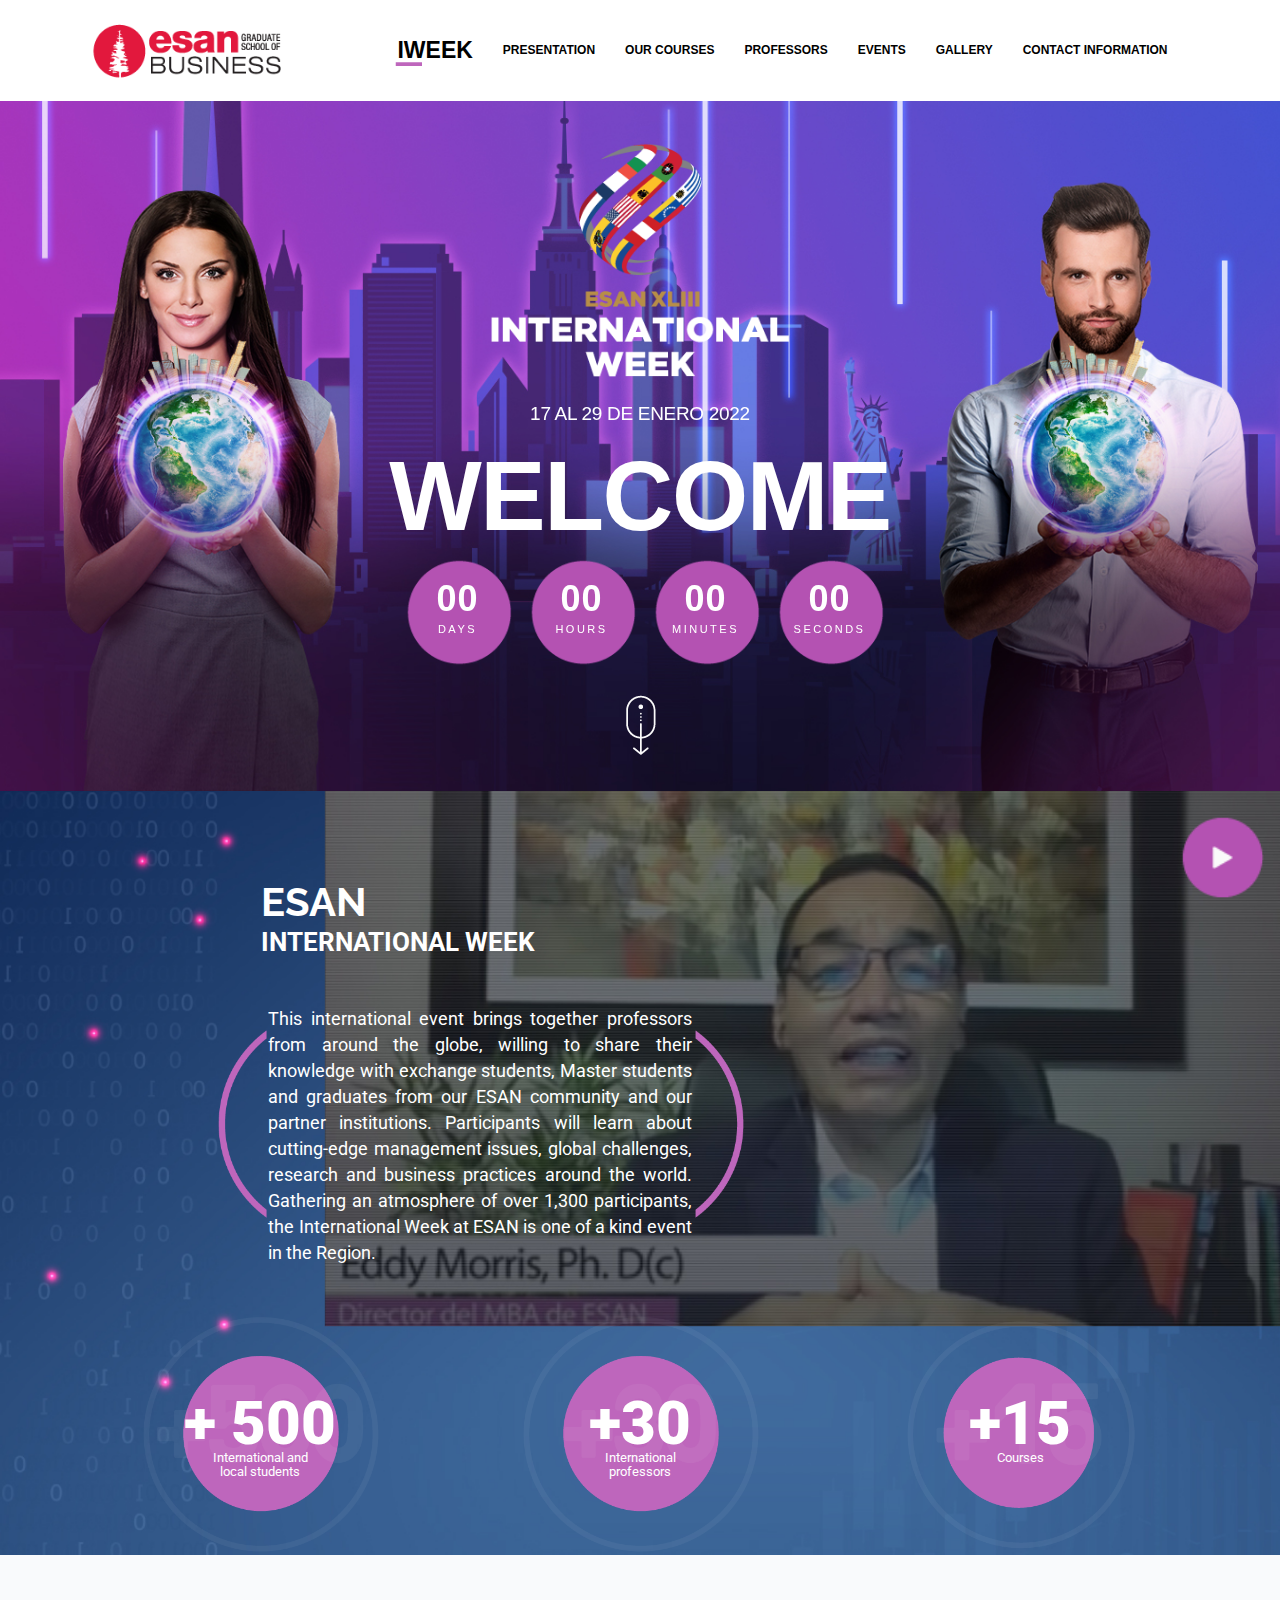
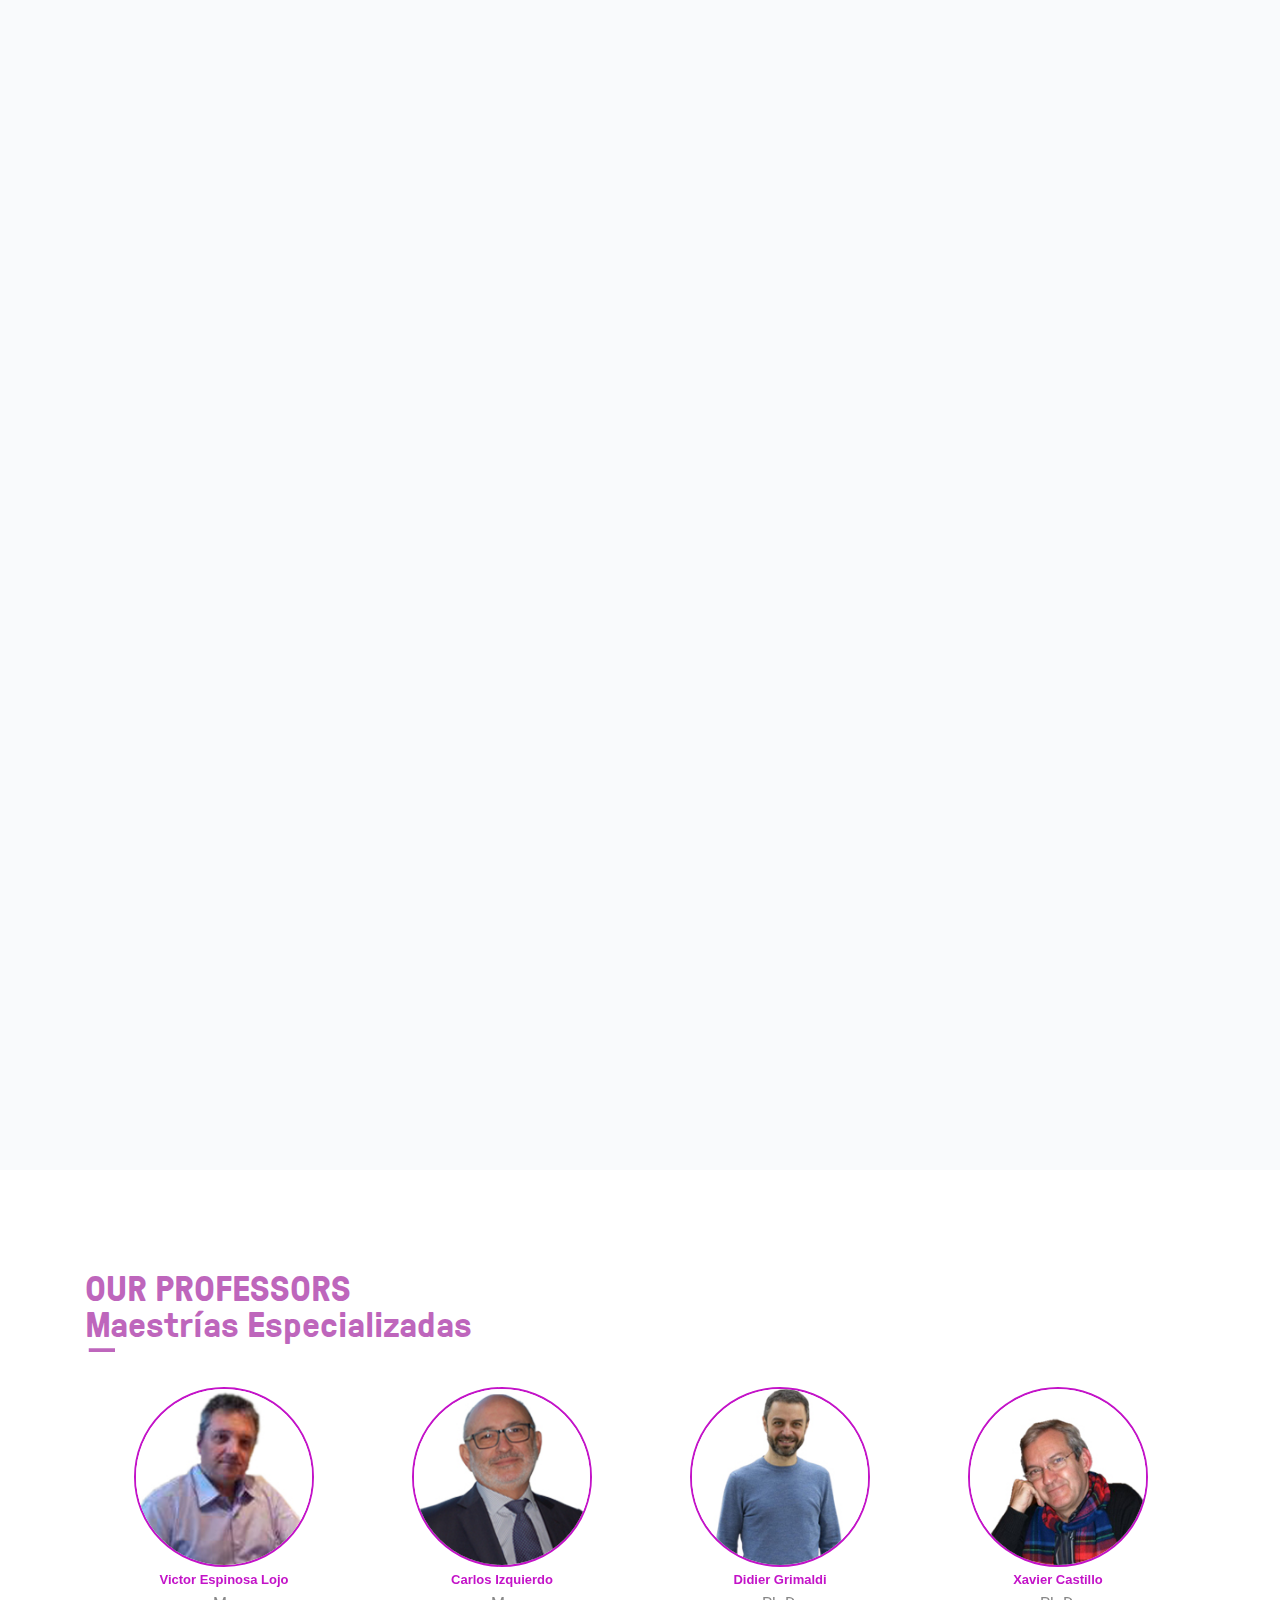
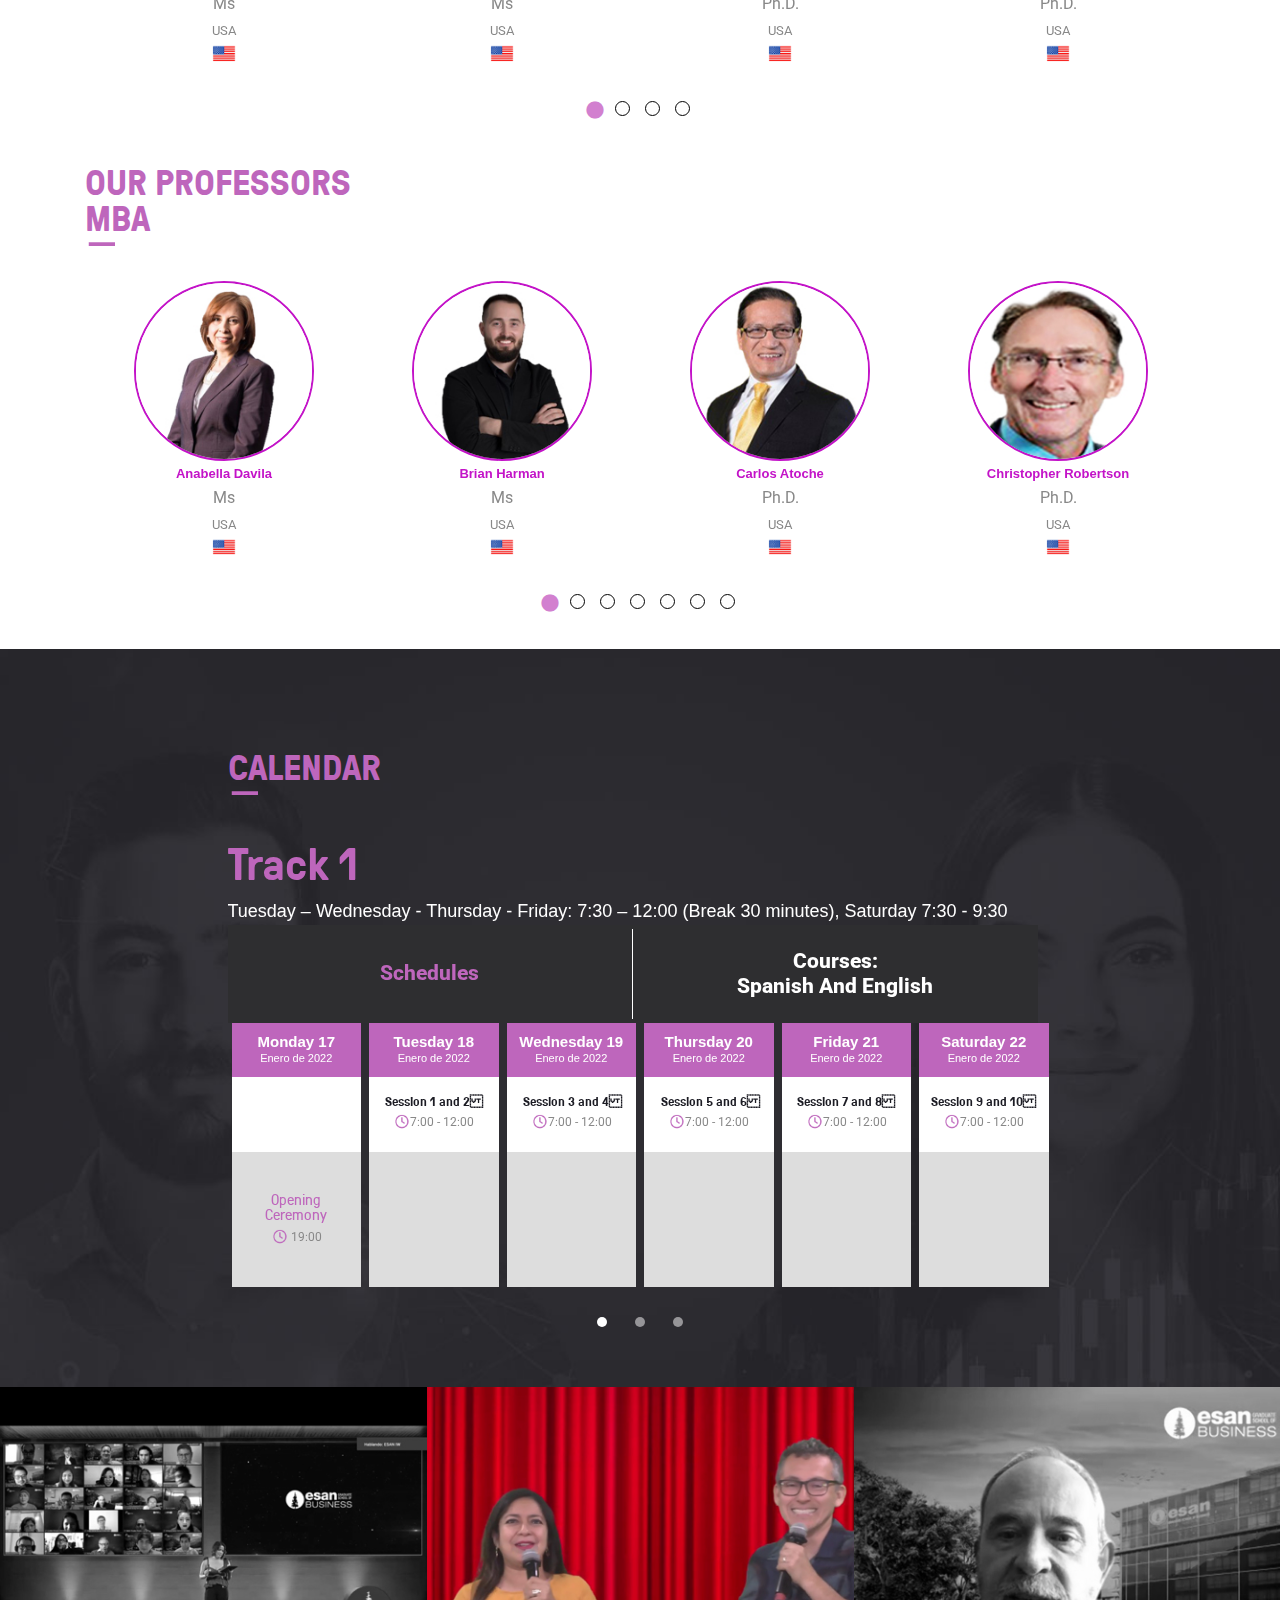
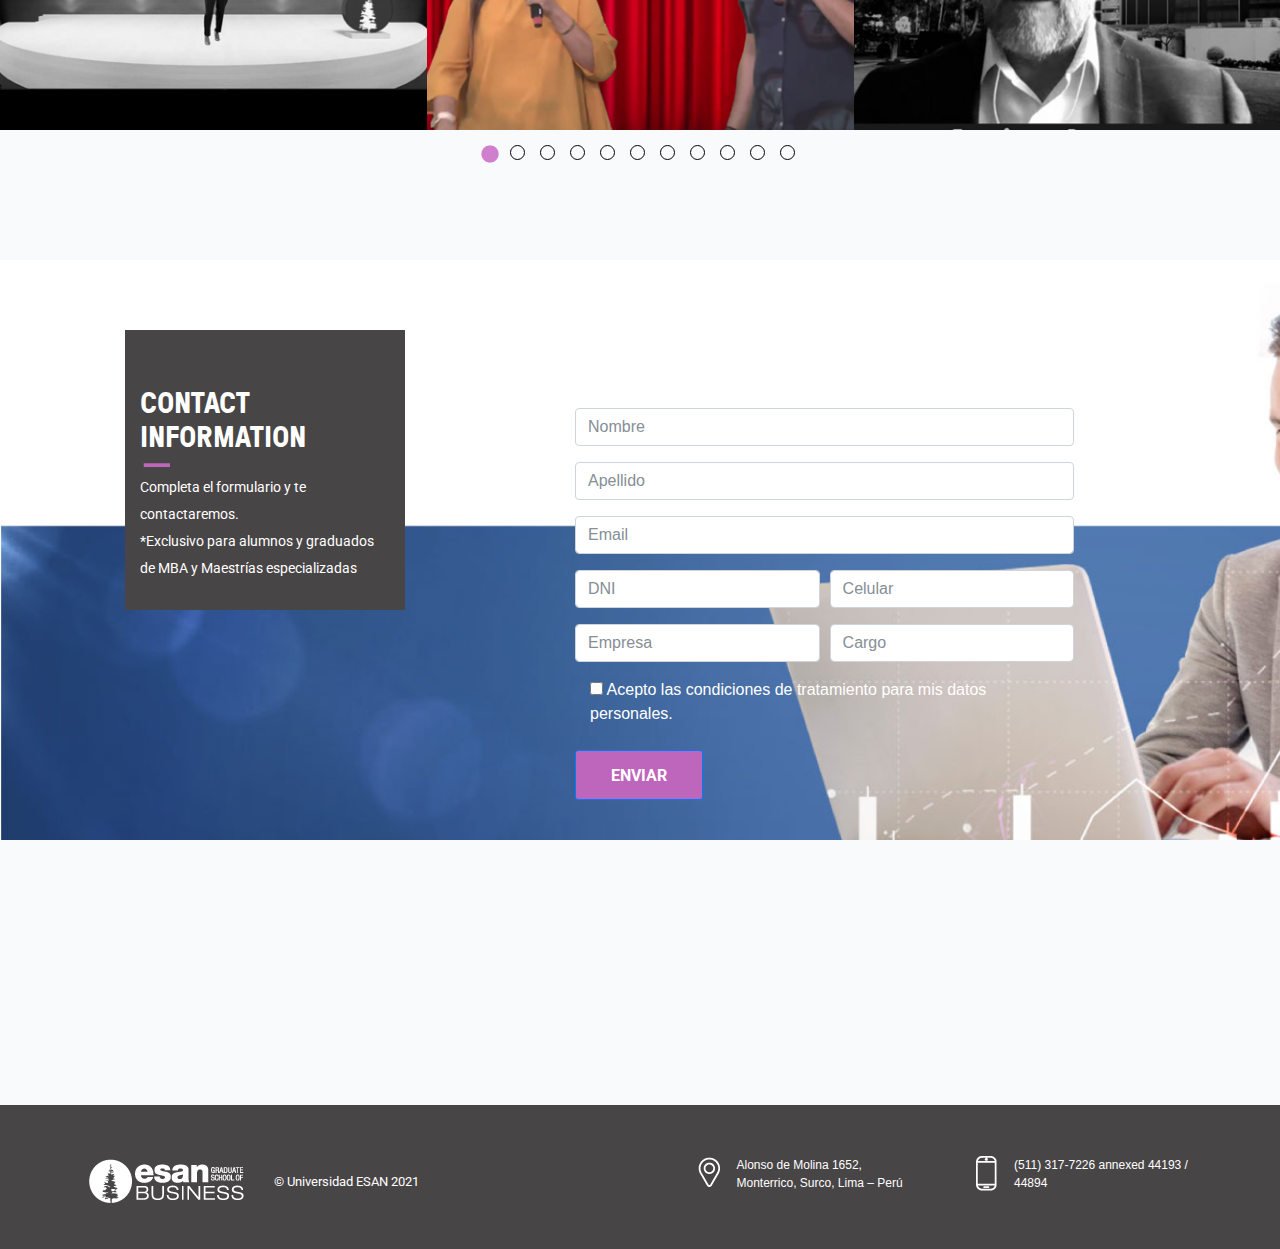
==== index.html @ e8bf7f7f "first" ====
<!DOCTYPE html>
<html lang="en">

<head>
   <!-- Basic Page Needs ================================================== -->
   <meta charset="utf-8">

   <!-- Mobile Specific Metas ================================================== -->
   <meta http-equiv="X-UA-Compatible" content="IE=edge">
   <meta name="viewport" content="width=device-width, initial-scale=1.0, user-scalable=0">

   <!-- Site Title -->
   <title>ESAN | International Week</title>



   <!-- CSS
         ================================================== -->
   <!-- Bootstrap -->
   <link rel="stylesheet" href="css/bootstrap.min.css">

   <!-- FontAwesome -->
   <link rel="stylesheet" href="css/font-awesome.min.css">
   <!-- Animation -->
   <link rel="stylesheet" href="css/animate.css">
   <!-- magnific -->
   <link rel="stylesheet" href="css/magnific-popup.css">
   <!-- carousel -->
   <link rel="stylesheet" href="css/owl.carousel.min.css">
   <!-- isotop -->
   <link rel="stylesheet" href="css/isotop.css">
   <!-- ico fonts -->
   <link rel="stylesheet" href="css/xsIcon.css">
   <!-- Template styles-->
   <link rel="stylesheet" href="css/style.css">
   <!-- Responsive styles-->
   <link rel="stylesheet" href="css/responsive.css">

   <link rel="stylesheet" type="text/css" href="slick/slick.css" />
   <link rel="stylesheet" type="text/css" href="slick/slick-theme.css" />

   <!-- HTML5 shim and Respond.js IE8 support of HTML5 elements and media queries -->
   <!-- WARNING: Respond.js doesn't work if you view the page via file:// -->
   <!--[if lt IE 9]>
      <script src="https://oss.maxcdn.com/html5shiv/3.7.2/html5shiv.min.js"></script>
      <script src="https://oss.maxcdn.com/respond/1.4.2/respond.min.js"></script>
      <![endif]-->
<!-- Google Tag Manager -->
<noscript><iframe src="//www.googletagmanager.com/ns.html?id=GTM-KTDGS9"
height="0" width="0" style="display:none;visibility:hidden"></iframe></noscript>
<script>(function(w,d,s,l,i){w[l]=w[l]||[];w[l].push({'gtm.start':
new Date().getTime(),event:'gtm.js'});var f=d.getElementsByTagName(s)[0],
j=d.createElement(s),dl=l!='dataLayer'?'&l='+l:'';j.async=true;j.src=
'//www.googletagmanager.com/gtm.js?id='+i+dl;f.parentNode.insertBefore(j,f);
})(window,document,'script','dataLayer','GTM-KTDGS9');</script>
<!-- End Google Tag Manager -->
</head>

<body>
   <div class="body-inner">
      <!-- Header start -->
      <header id="header" class="header header  h-transparent2">
         <div class="container">
            <div class="row justify-content-between align-items-center">
               <div class="col-lg-3 col-6">
                  <!-- logo-->
                  <a class="navbar-brand logo" href="index.html">
                     <img src="images/logos/logo-alt.png" alt="" class="img-fluid" style="width: 206px;">
                  </a>
               </div><!-- end col -->

               <div class="col-lg-9">
                  <nav class="navbar navbar-expand-lg navbar-light text-center justify-content-end">

                     <button class="navbar-toggler" type="button" data-toggle="collapse"
                        data-target="#navbarNavDropdown" aria-controls="navbarNavDropdown" aria-expanded="false"
                        aria-label="Toggle navigation">
                        <span class="navbar-toggler-icon"><i class="icon icon-menu"></i></span>
                     </button>
                     <div class="collapse navbar-collapse justify-content-center" id="navbarNavDropdown">
                        <ul class="navbar-nav">
                           <li class="dropdown nav-item active d-flex align-items-center ">
                              <a class="ts-scroll" href="#HOME">IWEEK</a>

                           </li>
                           <li class="dropdown nav-item d-flex align-items-center">
                              <a class="ts-scroll" href="#PRESENTATION">presentation</a>
                           </li>
                           <li class="dropdown nav-item d-flex align-items-center">
                              <a class="ts-scroll" href="#OUR-COURSES">our courses</a>
                           </li>
                           <li class="nav-item dropdown d-flex align-items-center">
                              <a class="ts-scroll" href="#PROFESSORS">professors</a>
                           </li>
                           <li class="nav-item dropdown d-flex align-items-center">
                              <a class="ts-scroll" href="#EVENTS">events</a>
                           </li>
                           <li class="nav-item dropdown d-flex align-items-center">
                              <a class="ts-scroll" href="#GALLERY">gallery</a>
                           </li>
                         
                           <li class="nav-item dropdown d-flex align-items-center">
                              <a class="ts-scroll" href="#CONTACT-INFORMATION">contact information</a>
                           </li>
                        </ul>
                     </div>
                  </nav>
               </div>

            </div>

         </div><!-- container end-->
      </header>
      <!--/ Header end -->

      <!-- banner start-->
      <section class="hero-area banner-6"
         style="background-image: url(./images/banner/KV_IWESAN-Landing.jpg); background-position: bottom; background-size: cover;" id="HOME">
         <div class="banner-item d-flex align-self-end justify-content-center">

            <div class="container  d-flex justify-content-center ">
               <div class="row d-flex justify-content-center ">
                  <div class="col-lg-12 pt-3 align-items-center d-flex">
                     <div class="banner-content-wrap d-flex   flex-column ">
                        <div class="text-center ">
                           <img src="images/logos/iweek-logo-2022.png" alt="" class="logo ">
                        </div>
                        <div class="sub-title pt-2" >
                           17 al 29 de enero 2022
                        </div>
                        <div class="banner-title pb-1 pt-2">
                           WELCOME
                        </div>
                        <div class="sub-title mb-2">
                          
                        </div>
                        <div class="countdown wow fadeInUp text-center" data-wow-duration="1.5s" data-wow-delay="800ms" style="visibility: visible; animation-duration: 1.5s; animation-delay: 800ms; animation-name: fadeInUp;">
                           <div class="counter-item">
                              <span class="days">00</span>
                              <div class="smalltext">Days</div>

                           </div>
                           <div class="counter-item">
                              <span class="hours">00</span>
                              <div class="smalltext">Hours</div>
                           </div>
                           <div class="counter-item">
                              <span class="minutes">00</span>
                              <div class="smalltext">Minutes</div>
                           </div>
                           <div class="counter-item">
                              <span class="seconds">00</span>
                              <div class="smalltext">Seconds</div>
                           </div>
                        </div>
                        
                        <div class="ts-mouse d-flex justify-content-center h-100   ">
                           <a href="#PRESENTATION" class="img-fluid icon-mouse-banner ts-scroll  align-self-end">
                              <img src="./images/iconos/bottom.png" alt="">
                           </a>
                        </div>
                       
                       
                     </div>
                     <!-- Banner content wrap end -->
                  </div><!-- col end-->
               </div><!-- row end-->
            </div>
            <!-- Container end -->
         </div>
      </section>
      <!-- banner end-->


      <!-- ts funfact start-->
      <section class="video-section" id="PRESENTATION">
         <div class="container-fluid container-video pt-0 h-100 d-flex flex-column justify-content-center">
            <div class="row  ">
               <div class="col-lg-2 col-md-1 col-sm-1">
                  &nbsp;
               </div>
               <div class="col-lg-5 col-md-6 col-sm-8 col-9 pl-5 pt-5 pb-3">
                  <div class="txt-video   pb-3">
                     <h2>
                        ESAN
                     </h2>
                     <h4>
                        INTERNATIONAL WEEK
                     </h4>
                  </div>
               </div>
               <div class="col-lg-5 col-md-5 col-sm-3 col-3 d-flex justify-content-end pt-4">
                  <a data-toggle="modal" data-target=".bd-example-modal-lg" style="cursor:pointer;"> <img class="shap1 img-fluid" src="images/iconos/video-2.png" alt="" style="width: 85px;" ></a>
               </div>
            </div>
            <div class="row align-self-center ">
               <div class="col-xl-2 col-md-1">
                  &nbsp;
               </div>
               <div class="col-xl-5 col-md-10 col-12 pl-5 pr-5 h-50">
                  <div class="txt-video">

                     <p>
                      
                      
                        This international event brings together professors from around the globe, willing to share their knowledge with
                         exchange students, Master students and graduates from our ESAN community and our partner institutions. Participants will learn
                         about cutting-edge management issues, global challenges, research and business practices around the world. 
                         Gathering an atmosphere of over 1,300 participants, the International Week at ESAN is one of a kind event in the Region.
                     </p>
                  </div>
                  <div class="speaker-shap">
                     <img class="shap2" src="images/shap/shap2.png" alt="" style="max-width: 57px;">
                     <img class="shap1" src="images/shap/shap1.png" alt="" style="max-width: 57px;">
                  </div>
               </div>
            </div>
            <div class="row  align-self-stretch pt-5 ">
               <div class="col ">
                  <div class="container  ">
                     <div class="row justify-content-center ">
                        <div class="col-md-4 col-sm-6 d-flex justify-content-center ">
                           <div class="ts-single-funfact  " style="background-image: url(images/carousel/500.png); background-repeat: no-repeat;
                          background-size: contain; background-position: center ; ">

                              <h3 class="funfact-num ">
                                 +<span class="counterUp" data-counter="500">

                                    500</span></h3>
                              <h4 class="funfact-title">International and <br>
                                 local students</h4>
                           </div>
                        </div><!-- col end-->
                        <div class="col-md-4 col-sm-6 d-flex justify-content-center">

                           <div class="ts-single-funfact " style="background-image: url(images/carousel/30-2.png); background-repeat: no-repeat;
                          background-size: contain; background-position: center;  ">
                              <h3 class="funfact-num d-flex justify-content-center">+<span class="counterUp"
                                    data-counter="30">30</span></h3>
                              <h4 class="funfact-title">International <br>
                                 professors</h4>
                           </div>
                        </div><!-- col end-->
                        <div class="col-md-4 col-sm-6 d-flex justify-content-center">
                           <div class="ts-single-funfact " style="background-image: url(images/carousel/15-2.png); background-repeat: no-repeat;
                          background-size: contain; background-position: center;  ">
                              <h3 class="funfact-num d-flex justify-content-center">+<span class="counterUp"
                                    data-counter="15">15</span></h3>
                              <h4 class="funfact-title">Courses <br>&nbsp;</h4>
                           </div>
                        </div><!-- col end-->
                     </div><!-- row end-->
                  </div><!-- container end-->
               </div>
            </div>
         </div>


      </section>

      <!-- ts funfact end-->
      <section class="ts-intro-item section-bg" id="OUR-COURSES">
         <div class="container">
            <div class="row">

               <div class="col-lg-12">
                  <div class="row  ">
                     <div class="col-lg-5 col-md-5 wow fadeInUp d-flex  align-self-TOP pl-4"
                        data-wow-duration="1.5s" data-wow-delay="400ms"
                        style="visibility: visible; animation-duration: 1.5s; animation-delay: 400ms; animation-name: fadeInUp;">
                        <div class="mb-30 single-one">

                           <h3>OUR COURSES</h3>
                           <p>
                              Courses to our Master students
                           </p>
                           <a href="images/pdf/Brochure_Mobile_Iweek2021_2.pdf" class="btn">DOWNLOAD BROCHURE</a>
                        </div><!-- single intro text end-->
                     </div>
                   
                  </div>
                  <div class="row">
                     
                     <div class="col-lg-4 col-md-6 wow fadeInUp d-flex justify-content-center" data-wow-duration="1.5s"
                        data-wow-delay="400ms"
                        style="visibility: visible; animation-duration: 1.5s; animation-delay: 400ms; animation-name: fadeInUp;">
                        <div class="single-intro-text mb-30 ">
                           <div class="card1"  >
                              <div class="cara one w-100 h-100">
                                 <div style="width: 100%; " class="single-content h-100 d-flex align-items-start justify-content-between flex-direction  flex-column">
                                  
                                    <img src="./images/iconos/icono-1.png" alt="" class="img-fluid">
                                    <h3 class="ts-title">MARKETING  </h3>
                                    
                                    <div class="f-btn pt-4 align-self-start ">Read more+
                                    </div>
                                 
                                 </div>
                              </div>
                              <div class="cara two w-100 h-100"  >
                                 <div style="width: 100%; " class="h-100 d-flex align-items-start flex-direction  flex-column">
                                    <div class="container pb-2">
                                       <div class="row">
                                          <div class="col-7 pl-0 pr-0 d-flex align-items-center">
                                             <h3 class="ts-title">MARKETING</h3>
                                          </div>
                                          <div class="col-5 pl-1 pr-0 text-right">
                                             
                                    <img src="./images/iconos/icono-1.png" alt="" >
                                          </div>
                                       </div>
                                    </div>
                                   
                                    <div class="p-div">
                                       <p>Gestión estratégica de la marca
                                          </p>
                                       <p>Global marketing management
                                          </p>
                                          <p>Sustainable Marketing and Product Strategies
                                             </p>
                                    </div>
                                    <div class="f-btn w-100 text-right ">>
                                    </div>
                                   
                                 </div>
                              </div>
                           </div>

                        </div><!-- single intro text end-->
                     </div>
                     <div class="col-lg-4 col-md-6 wow fadeInUp d-flex justify-content-center" data-wow-duration="1.5s"
                        data-wow-delay="400ms"
                        style="visibility: visible; animation-duration: 1.5s; animation-delay: 400ms; animation-name: fadeInUp;">
                        <div class="single-intro-text mb-30">
                           <div class="card2 ">
                              <div class="cara one w-100 h-100 ">
                                 <div style="width: 100%; " class="single-content h-100 d-flex align-items-start justify-content-between flex-direction  flex-column">
                                    <img src="./images/iconos/icono-2.png" alt="" class="img-fluid">
                                    <h3 class="ts-title">STRATEGY</h3>
                                    <div class="f-btn pt-4">Read more+
                                    </div>
                                 </div>
                              </div>
                              <div class="cara two w-100 h-100">
                                 <div style="width: 100%; " class="h-100 d-flex align-items-start  flex-direction  flex-column">
                                    <div class="container pb-2">
                                       <div class="row">
                                          <div class="col-7 pl-0 pr-0 d-flex align-items-center">
                                             <h3 class="ts-title">STRATEGY</h3>
                                          </div>
                                          <div class="col-5 pl-1 pr-0 text-right">
                                             
                                    <img src="./images/iconos/icono-2.png" alt="" >
                                          </div>
                                       </div>
                                    </div>
                                   <div class="p-div">
                                   <p>
                                    Agilidad empresarial, estrategia y modelo de gestión socioeconómica  
                                   </p>
                                   <p>
                                    Gerencia de Servicios
                                   </p>
                                   <p>
                                    Innovación estratégica y capital de riesgo corporativo
                                   </p>
                                   <p>
                                    Strategies for growth and diversification
                                   </p>
                                   <p>
                                    The essentials of global strategy (co-teaching course)
                                   </p>
                                   <p>
                                    Building and Using Balanced Scorecards for Personal and Corporate Success
                                   </p>
                                   <p>
                                    Herramientas para la implementación exitosa de la estrategia de negocios
                                    
                                   </p>
                                   <p>
                                    Building and rebuilding the Firm through Resource-Based Strategy
                                    
                                   </p>
                           
                                   </div>
                                    <div class="f-btn w-100 text-right">>
                                    </div>
                                   
                                 </div>
                              </div>
                           </div>
                        </div><!-- single intro text end-->
                     </div><!-- col end-->
                     <div class="col-lg-4 col-md-6 wow fadeInUp d-flex justify-content-center" data-wow-duration="1.5s"
                        data-wow-delay="500ms"
                        style="visibility: visible; animation-duration: 1.5s; animation-delay: 500ms; animation-name: fadeInUp;">
                        <div class="single-intro-text mb-30">
                           <div class="card3">
                              <div class="cara one w-100 h-100">
                                 <div style="width: 100%; " class="single-content h-100 d-flex align-items-start justify-content-between flex-direction  flex-column">
                                    <img src="./images/iconos/icono-3.png" alt="" class="img-fluid">
                                    <h3 class="ts-title">INNOVATION & IT</h3>
                                    <div class="f-btn pt-4">Read more+
                                    </div>
                                 </div>
                              </div>
                              <div class="cara two w-100 h-100">
                                 <div style="width: 100%; " class="h-100 d-flex align-items-start  flex-direction  flex-column">
                                    <div class="container pb-2">
                                       <div class="row">
                                          <div class="col-7 pl-0 pr-0 d-flex align-items-center">
                                             <h3 class="ts-title">INNOVATION & IT</h3>
                                          </div>
                                          <div class="col-5 pl-1 pr-0 text-right">
                                             
                                    <img src="./images/iconos/icono-3.png" alt="" >
                                          </div>
                                       </div>
                                    </div>
                                   
                                    <div class="p-div">
                                      <p>
                                       Management of Big Data and analytics in the modern organization

                                      </p>
                                      <p>
                                       Tecnologías de información y la sociedad digital
                                      </p>
                                      <p>
                                       Gestión de operaciones 4.0 y el internet de las cosas

                                      </p>
                                    </div>
                                    <div class="f-btn w-100 text-right">>
                                    </div>
                                 </div>
                              </div>
                           </div>
                        </div><!-- single intro text end-->

                     </div><!-- col end-->
                     <div class="col-lg-4 col-md-6 wow fadeInUp d-flex justify-content-center" data-wow-duration="1.5s"
                        data-wow-delay="600ms"
                        style="visibility: visible; animation-duration: 1.5s; animation-delay: 600ms; animation-name: fadeInUp;">
                        <div class="single-intro-text mb-30">
                           <div class="card4 ">
                              <div class="cara one w-100 h-100">
                                 <div style="width: 100%; " class="single-content h-100 d-flex align-items-start justify-content-between flex-direction  flex-column">
                                    <img src="./images/iconos/icono-4.png" alt="" class="img-fluid">
                                    <h3 class="ts-title">MANAGEMENT & HR
                                       </h3>
                                    <div class="f-btn pt-4">Read more+
                                    </div>
                                 </div>
                              </div>
                              <div class="cara two w-100 h-100">
                                 <div style="width: 100%; " class="h-100 d-flex align-items-start  flex-direction  flex-column">
                                    <div class="container pb-2">
                                       <div class="row">
                                          <div class="col-7 pl-0 pr-0 d-flex align-items-center">
                                             <h3 class="ts-title">MANAGEMENT & HR</h3>
                                          </div>
                                          <div class="col-5 pl-1 pr-0 text-right">
                                             
                                    <img src="./images/iconos/icono-4.png" alt="" >
                                          </div>
                                       </div>
                                    </div>
                                    
                                    <div class="p-div">
                                      <p>
                                       Cultura organizacional y gestión del cambio
                                       
                                      </p>
                                      <p>
                                       Organizational change: the cameleon way
                                      </p>
                                      <p>
                                       Liderazgo bondadoso en acción: creando vínculos auténticos para un crecimiento sostenible en las organizaciones
                                       
                                      </p>
                                      <p>Reconciliación del lado oscuro de recursos humanos
                                       </p>
                                       <p>
                                          Storytelling for leaders
                                       </p>
                                    </div>
                                    <div class="f-btn w-100 text-right">>
                                    </div>
                                 </div>
                              </div>
                           </div>
                        </div><!-- single intro text end-->
                     </div><!-- col end-->
                     <div class="col-lg-4 col-md-6 wow fadeInUp d-flex justify-content-center" data-wow-duration="1.5s"
                        data-wow-delay="700ms"
                        style="visibility: visible; animation-duration: 1.5s; animation-delay: 700ms; animation-name: fadeInUp;">
                        <div class="single-intro-text mb-30">
                           <div class="card5 ">
                              <div class="cara one w-100 h-100">
                                 <div style="width: 100%; " class="single-content h-100 d-flex align-items-start justify-content-between flex-direction  flex-column">
                                    
                                    <img src="./images/iconos/icono-5.png" alt="" class="img-fluid">
                                    <h3 class="ts-title">BUSINESS & ENTREPRENEURSHIP
                                       </h3>
                                    <div class="f-btn ">Read more+
                                    </div>
                                 </div>
                              </div>
                              <div class="cara two w-100 h-100">
                                 <div style="width: 100%; " class="h-100 d-flex align-items-start flex-direction  flex-column">
                                    <div class="container pb-2">
                                       <div class="row">
                                          <div class="col-7 pl-0 pr-0 d-flex align-items-center">
                                             <h3 class="ts-title">BUSINESS & ENTREPRENEURSHIP</h3>
                                          </div>
                                          <div class="col-5 pl-1 pr-0 text-right">
                                             
                                    <img src="./images/iconos/icono-5.png" alt="" >
                                          </div>
                                       </div>
                                    </div>
                                    <div class="p-div">
                                     <p>
                                       International business development in a post Covid world
                                     </p>
                                     <p>
                                       Competitividad Internacional
                                       
                                     </p>
                                     <p>
                                       Designing an entrepreneurial organization
                                     </p>
                                     <p>Fundamentals of Family Business
                                       </p>
                                       <p>
                                          Workshop de innovación para los negocios: MENTES CREATIVAS
                                       </p>
                                     
                                    </div>
                                    <div class="f-btn w-100 text-right ">>
                                    </div>
                                 </div>
                              </div>
                           </div>
                        </div><!-- single intro text end-->
                     </div><!-- col end-->
                     <div class="col-lg-4 col-md-6 wow fadeInUp d-flex justify-content-center" data-wow-duration="1.5s"
                     data-wow-delay="700ms"
                     style="visibility: visible; animation-duration: 1.5s; animation-delay: 700ms; animation-name: fadeInUp;">
                     <div class="single-intro-text mb-30">
                        <div class="card6 ">
                           <div class="cara one w-100 h-100">
                              <div style="width: 100%; " class="single-content h-100 d-flex align-items-start justify-content-between flex-direction  flex-column">
                                 <img src="./images/iconos/icono-6.png" alt="" class="img-fluid">
                                 <h3 class="ts-title">FINANCE
                                    </h3>
                                 <div class="f-btn ">Read more+
                                 </div>
                              </div>
                           </div>
                           <div class="cara two w-100 h-100">
                              <div style="width: 100%; " class="h-100 d-flex align-items-start  flex-direction  flex-column">
                                 <div class="container pb-2">
                                    <div class="row">
                                       <div class="col-7 pl-0 pr-0 d-flex align-items-center">
                                          <h3 class="ts-title">FINANCE</h3>
                                       </div>
                                       <div class="col-5 pl-1 pr-0 text-right">
                                          
                                 <img src="./images/iconos/icono-6.png" alt="" >
                                       </div>
                                    </div>
                                 </div>
                                 <div class="p-div">
                                    <p>Finanzas Comportamentales
                                       
                                    </p>
                                  
                                 </div>
                                 <div class="f-btn w-100 text-right">>
                                 </div>
                              </div>
                           </div>
                        </div>
                     </div><!-- single intro text end-->
                  </div><!-- col end-->
                  </div>
               </div><!-- col end-->

            </div><!-- row end-->
         </div><!-- container end-->
      </section>
     
      <section id="PROFESSORS" class="ts-speakers speaker-classic">
         <div class="container">
            <div class="row">
               <div class="col-xl-12 col-lg-10 mx-auto">
                  <h2 class="section-title ">
                     OUR PROFESSORS <br> Maestrías Especializadas
                  </h2>
                  <div class="center2">
                     <div class="mb-4"> <img src="images/profesores/ME/Victor_Espinosa.jpg" alt="" class="img-expositor">
                        <strong>Victor Espinosa Lojo  </strong>
                        <p>Ms</p>
                        <p><small>USA</small></p>
                        <img src="images/banderas/ee-uu.png" alt="" class="text-center" style="width: 24px; margin-left: auto; margin-right: auto;">
   
                
                       
                       
                     </div>
                     <div class="mb-4"> <img src="images/profesores/ME/Carlos_Izquierdo.jpg" alt="" class=" img-expositor">
                        <strong>Carlos Izquierdo</strong>
                        <p>Ms</p>
                        <p><small>USA</small></p>
                        <img src="images/banderas/ee-uu.png" alt="" class="text-center" style="width: 24px; margin-left: auto; margin-right: auto;">
                       
                     
                        
                       
                     </div>
      
                     <div class="mb-4"> <img src="images/profesores/ME/Didier_Grimaldi.jpg" alt="" class="img-expositor">
                        <strong>Didier Grimaldi</strong>
                        <p>Ph.D.</p>
                        <p><small>USA</small></p>
                        <img src="images/banderas/ee-uu.png" alt="" class="text-center" style="width: 24px; margin-left: auto; margin-right: auto;">
                     
                       
                     </div>
                     <div class="mb-4"> <img src="images/profesores/ME/Xavier_Castillo.jpg" alt="" class="img-expositor">
                        <strong>Xavier Castillo</strong>
                        <p>Ph.D.</p>
                        <p><small>USA</small></p>
                        <img src="images/banderas/ee-uu.png" alt="" class="text-center" style="width: 24px; margin-left: auto; margin-right: auto;">
                       
                       
                     </div>
                     <div class="mb-4"> <img src="images/profesores/ME/Carlos_Izquierdo.jpg" alt="" class="img-expositor">
                        <strong>Carlos Izquierdo</strong>
                        <p>Ms</p>
                        <p><small>USA</small></p>
                        <img src="images/banderas/ee-uu.png" alt="" class="text-center" style="width: 24px; margin-left: auto; margin-right: auto;">
                        
                     
                     </div>


                     <div class="mb-4"> <img src="images/profesores/ME/Joan Domenech.jpg" alt="" class=" img-expositor">
                        <strong>Joan Domenech</strong>
                        <p>Ms</p>
                        <p><small>Spain</small></p>
                        <img src="images/banderas/spain.png" alt="" class="text-center" style="width: 24px; margin-left: auto; margin-right: auto;">
                        
                     </div>
                     <div class="mb-4"> <img src="images/profesores/ME/Xavier_Vazquez.jpg" alt="" class=" img-expositor">
                        <strong>Xavier Vazquez </strong>
                        <p>Ph.D.</p>
                        <p><small>Colombia</small></p>
                        <img src="images/banderas/colombia.png" alt="" class="text-center" style="width: 24px; margin-left: auto; margin-right: auto;">
                        
                     </div>
                     <div class="mb-4"> <img src="images/profesores/ME/Alexandre_Almeida_Sousa.jpg" alt="" class="img-expositor">
                        <strong>Alexander De Souza Almeida </strong>
                        <p>MS</p>
                        <p><small>France</small></p>
                        <img src="images/banderas/france.png" alt="" class="text-center" style="width: 24px; margin-left: auto; margin-right: auto;">
                       
                     </div>
                     <div class="mb-4"> <img src="images/profesores/ME/Fernando_Merino_De_Lucas.jpg" alt="" class="img-expositor">
                        <strong>Fernando Merino</strong>
                        <p style="line-height:20px">Ph.D.</p>
                        <p><small>Spain</small></p>
                        <img src="images/banderas/spain.png" alt="" class="text-center" style="width: 24px; margin-left: auto; margin-right: auto;">
                        
                        
                     </div>
                     <div class="mb-4"> <img src="images/profesores/ME/Miguel_Angel_Lopez_Gomez.jpg" alt="" class="img-expositor">
                        <strong>Miguel Angel Lopez</strong>
                        <p style="line-height:20px">Ph.D.</p>
                        <p><small>Spain</small></p>
                        <img src="images/banderas/spain.png" alt="" class="text-center" style="width: 24px; margin-left: auto; margin-right: auto;">
                        
                        
                     
                     </div>

                     
                     <div class="mb-4"> <img src="images/profesores/ME/Myriam_Martinez.jpg" alt="" class="img-expositor">
                        <strong>Miriam Martinez </strong>
                        <p style="line-height:20px">Ph.D.</p>
                        <p><small>Spain</small></p>
                        <img src="images/banderas/spain.png" alt="" class="text-center" style="width: 24px; margin-left: auto; margin-right: auto;">
                       
                     
                     </div>
                     <div class="mb-4"> <img src="images/profesores/ME/Jorge_Bullemore.jpg" alt="" class="img-expositor">
                        <strong>Jorge Bullemore</strong>
                        <p style="line-height:20px">Ph.D.</p>
                        <p><small>Colombia</small></p>
                        <img src="images/banderas/colombia.png" alt="" class="text-center" style="width: 24px; margin-left: auto; margin-right: auto;">
                       
                        
                        </div>
                        <div class="mb-4">
                           <img src="images/profesores/ME/Jesus_Hernandez.jpg" alt="" class="img-expositor">
                           <strong>Jesús Hernandez</strong>
                           <p>Ph.D.</p>
                           <p><small>Spain</small></p>
                           <img src="images/banderas/spain.png" alt="" class="text-center" style="width: 24px; margin-left: auto; margin-right: auto;">
                            
                           </div>
                           <div class="mb-4"> 
                              <img src="images/profesores/ME/Maximiliano_Aguiar.jpg" alt="" class="img-expositor">
                              <strong>Maximiliano Aguiar</strong>
                              <p>Magister</p>
                              <p><small>Spain</small></p>
                              <img src="images/banderas/spain.png" alt="" class="text-center" style="width: 24px; margin-left: auto; margin-right: auto;">
                               
                              </div>
                              <div class="mb-4"> 
                                 <img src="images/profesores/ME/Agustin_Lopez_Quesada.jpg" alt="" class="img-expositor">
                                 <strong>Agustin Lopez Quesada</strong>
                                 <p>Ph.D.</p>
                                 <p><small>Colombia</small></p>
                                 <img src="images/banderas/colombia.png" alt="" class="text-center" style="width: 24px; margin-left: auto; margin-right: auto;">
                                  
                                 </div>
                                
                     </div>
                     
                 
               </div><!-- col end-->
            </div>
            
            <div class="row">
               <div class="col-xl-12">
                  <h2 class="section-title pt-5 ">
                     OUR PROFESSORS <br> MBA
                  </h2>
                  <div class="center3">
                     <div class="mb-4"> <img src="images/profesores/MBA/Anabella_Davila.jpg" alt="" class="img-expositor">
                        <strong>Anabella Davila  </strong>
                        <p>Ms</p>
                        <p><small>USA</small></p>
                        <img src="images/banderas/ee-uu.png" alt="" class="text-center" style="width: 24px; margin-left: auto; margin-right: auto;">
   
                
                       
                       
                     </div>
                     <div class="mb-4"> <img src="images/profesores/MBA/Brian_Harman.jpg" alt="" class=" img-expositor">
                        <strong>Brian Harman</strong>
                        <p>Ms</p>
                        <p><small>USA</small></p>
                        <img src="images/banderas/ee-uu.png" alt="" class="text-center" style="width: 24px; margin-left: auto; margin-right: auto;">
                       
                     
                        
                       
                     </div>
      
                     <div class="mb-4"> <img src="images/profesores/MBA/Carlos_Atoche.jpg" alt="" class="img-expositor">
                        <strong>Carlos Atoche</strong>
                        <p>Ph.D.</p>
                        <p><small>USA</small></p>
                        <img src="images/banderas/ee-uu.png" alt="" class="text-center" style="width: 24px; margin-left: auto; margin-right: auto;">
                     
                       
                     </div>
                     <div class="mb-4"> <img src="images/profesores/MBA/Christopher_Robertson.jpg" alt="" class="img-expositor">
                        <strong>Christopher Robertson</strong>
                        <p>Ph.D.</p>
                        <p><small>USA</small></p>
                        <img src="images/banderas/ee-uu.png" alt="" class="text-center" style="width: 24px; margin-left: auto; margin-right: auto;">
                       
                       
                     </div>
                     <div class="mb-4"> <img src="images/profesores/MBA/Diego_Agudelo.jpg" alt="" class="img-expositor">
                        <strong>Diego Agudelo</strong>
                        <p>Ms</p>
                        <p><small>USA</small></p>
                        <img src="images/banderas/ee-uu.png" alt="" class="text-center" style="width: 24px; margin-left: auto; margin-right: auto;">
                        
                     
                     </div>


                     <div class="mb-4"> <img src="images/profesores/MBA/Dimeil_Ushana.jpg" alt="" class=" img-expositor">
                        <strong>Dimeil Ushana</strong>
                        <p>Ms</p>
                        <p><small>Spain</small></p>
                        <img src="images/banderas/spain.png" alt="" class="text-center" style="width: 24px; margin-left: auto; margin-right: auto;">
                        
                     </div>
                     <div class="mb-4"> <img src="images/profesores/MBA/Douglas_Miller.jpg" alt="" class=" img-expositor">
                        <strong>Douglas Miller</strong>
                        <p>Ph.D.</p>
                        <p><small>Colombia</small></p>
                        <img src="images/banderas/colombia.png" alt="" class="text-center" style="width: 24px; margin-left: auto; margin-right: auto;">
                        
                     </div>
                     <div class="mb-4"> <img src="images/profesores/MBA/Flavio_Roberto_Eduardo_Solano_Mendez.jpg" alt="" class="img-expositor">
                        <strong>Flavio Roberto Eduardo Solano Mendez </strong>
                        <p>MS</p>
                        <p><small>France</small></p>
                        <img src="images/banderas/france.png" alt="" class="text-center" style="width: 24px; margin-left: auto; margin-right: auto;">
                       
                     </div>
                     <div class="mb-4"> <img src="images/profesores/MBA/Geoffrey_Dick.jpg" alt="" class="img-expositor">
                        <strong>Geoffrey Dick</strong>
                        <p style="line-height:20px">Ph.D.</p>
                        <p><small>Spain</small></p>
                        <img src="images/banderas/spain.png" alt="" class="text-center" style="width: 24px; margin-left: auto; margin-right: auto;">
                        
                        
                     </div>
                     <div class="mb-4"> <img src="images/profesores/MBA/Guillermo_rodriguez.jpg" alt="" class="img-expositor">
                        <strong>Guillermo Rodriguez</strong>
                        <p style="line-height:20px">Ph.D.</p>
                        <p><small>Spain</small></p>
                        <img src="images/banderas/spain.png" alt="" class="text-center" style="width: 24px; margin-left: auto; margin-right: auto;">
                        
                        
                     
                     </div>

                     
                     <div class="mb-4"> <img src="images/profesores/MBA/Jorge_Teixeira.jpg" alt="" class="img-expositor">
                        <strong>Jorge Teixeira </strong>
                        <p style="line-height:20px">Ph.D.</p>
                        <p><small>Spain</small></p>
                        <img src="images/banderas/spain.png" alt="" class="text-center" style="width: 24px; margin-left: auto; margin-right: auto;">
                       
                     
                     </div>
                     <div class="mb-4"> <img src="images/profesores/MBA/Jose_Luis_Gimenez.jpg" alt="" class="img-expositor">
                        <strong>Jose Luis Gimenez</strong>
                        <p style="line-height:20px">Ph.D.</p>
                        <p><small>Colombia</small></p>
                        <img src="images/banderas/colombia.png" alt="" class="text-center" style="width: 24px; margin-left: auto; margin-right: auto;">
                       
                        
                        </div>
                        <div class="mb-4">
                           <img src="images/profesores/MBA/Juan_Pablo_Torres_Cepeda.jpg" alt="" class="img-expositor">
                           <strong>Juan Pablo Torres </strong>
                           <p>Ph.D.</p>
                           <p><small>Spain</small></p>
                           <img src="images/banderas/spain.png" alt="" class="text-center" style="width: 24px; margin-left: auto; margin-right: auto;">
                            
                           </div>
                           <div class="mb-4"> 
                              <img src="images/profesores/MBA/Leandro_Morrillas.jpg" alt="" class="img-expositor">
                              <strong>Leandro Morrillas</strong>
                              <p>Magister</p>
                              <p><small>Spain</small></p>
                              <img src="images/banderas/spain.png" alt="" class="text-center" style="width: 24px; margin-left: auto; margin-right: auto;">
                               
                              </div>
                              <div class="mb-4"> 
                                 <img src="images/profesores/MBA/Luis_Silva.jpg" alt="" class="img-expositor">
                                 <strong>Luis Silva</strong>
                                 <p>Ph.D.</p>
                                 <p><small>Colombia</small></p>
                                 <img src="images/banderas/colombia.png" alt="" class="text-center" style="width: 24px; margin-left: auto; margin-right: auto;">
                                  
                                 </div>
                                 <div class="mb-4"> 
                                    <img src="images/profesores/MBA/Mahesh_Rajan.jpg" alt="" class="img-expositor">
                                    <strong>Mahesh Rajan</strong>
                                    <p>Ph.D.</p>
                                    <p><small>Colombia</small></p>
                                    <img src="images/banderas/colombia.png" alt="" class="text-center" style="width: 24px; margin-left: auto; margin-right: auto;">
                                     
                                    </div>   
                                    <div class="mb-4"> 
                                       <img src="images/profesores/MBA/Margarita_Nunez.jpg" alt="" class="img-expositor">
                                       <strong>Margarita Nuñez</strong>
                                       <p>Ph.D.</p>
                                       <p><small>Colombia</small></p>
                                       <img src="images/banderas/colombia.png" alt="" class="text-center" style="width: 24px; margin-left: auto; margin-right: auto;">
                                        
                                       </div>  
                                       <div class="mb-4"> 
                                          <img src="images/profesores/MBA/Mark_Govers.jpg" alt="" class="img-expositor">
                                          <strong>Mark Govers</strong>
                                          <p>Ph.D.</p>
                                          <p><small>Colombia</small></p>
                                          <img src="images/banderas/colombia.png" alt="" class="text-center" style="width: 24px; margin-left: auto; margin-right: auto;">
                                           
                                          </div>  
                                          <div class="mb-4"> 
                                             <img src="images/profesores/MBA/Myriam_Martinez.jpg" alt="" class="img-expositor">
                                             <strong>Myriam Martinez</strong>
                                             <p>Ph.D.</p>
                                             <p><small>Colombia</small></p>
                                             <img src="images/banderas/colombia.png" alt="" class="text-center" style="width: 24px; margin-left: auto; margin-right: auto;">
                                              
                                             </div>  
                                             
                                             
                                             <div class="mb-4"> 
                                                <img src="images/profesores/MBA/Osmar_Arandia.jpg" alt="" class="img-expositor">
                                                <strong>Osmar Arandia</strong>
                                                <p>Ph.D.</p>
                                                <p><small>Colombia</small></p>
                                                <img src="images/banderas/colombia.png" alt="" class="text-center" style="width: 24px; margin-left: auto; margin-right: auto;">
                                                 
                                                </div>     
                                                <div class="mb-4"> 
                                                   <img src="images/profesores/MBA/Parikshat_Singh_Manhas.jpg" alt="" class="img-expositor">
                                                   <strong>Parikshat Singh Manhas</strong>
                                                   <p>Ph.D.</p>
                                                   <p><small>Colombia</small></p>
                                                   <img src="images/banderas/colombia.png" alt="" class="text-center" style="width: 24px; margin-left: auto; margin-right: auto;">
                                                    
                                                   </div>   
                                                   <div class="mb-4"> 
                                                      <img src="images/profesores/MBA/Renato_De_Freitas.jpg" alt="" class="img-expositor">
                                                      <strong>Renato de Freitas</strong>
                                                      <p>Ph.D.</p>
                                                      <p><small>Colombia</small></p>
                                                      <img src="images/banderas/colombia.png" alt="" class="text-center" style="width: 24px; margin-left: auto; margin-right: auto;">
                                                       
                                                      </div>   
                                                      <div class="mb-4"> 
                                                         <img src="images/profesores/MBA/Ronald_Rivas.jpg" alt="" class="img-expositor">
                                                         <strong>Ronald Rivas</strong>
                                                         <p>Ph.D.</p>
                                                         <p><small>Colombia</small></p>
                                                         <img src="images/banderas/colombia.png" alt="" class="text-center" style="width: 24px; margin-left: auto; margin-right: auto;">
                                                          
                                                         </div>   
                                                         <div class="mb-4"> 
                                                            <img src="images/profesores/MBA/Sergio_Olavarrieta.jpg" alt="" class="img-expositor">
                                                            <strong>Sergio Olavarrieta</strong>
                                                            <p>Ph.D.</p>
                                                            <p><small>Colombia</small></p>
                                                            <img src="images/banderas/colombia.png" alt="" class="text-center" style="width: 24px; margin-left: auto; margin-right: auto;">
                                                             
                                                            </div>   
                                                            <div class="mb-4"> 
                                                               <img src="images/profesores/MBA/William_Bommer.jpg" alt="" class="img-expositor">
                                                               <strong>William Bommer</strong>
                                                               <p>Ph.D.</p>
                                                               <p><small>Colombia</small></p>
                                                               <img src="images/banderas/colombia.png" alt="" class="text-center" style="width: 24px; margin-left: auto; margin-right: auto;">
                                                                
                                                               </div>       
                                
                     </div>
               </div>

            </div>
            <!-- row end-->
           
            
         </div><!-- container end-->


      </section>
      <!-- ts speaker end-->


      <!-- ts schedule start-->
      <section id="EVENTS" class="ts-schedule" style="background-image: url(./images/banner/kv-black-2.jpg); background-size: cover; background-position: center center;">
         <div class="container">
            <div class="row">
               <div class="col-lg-9 mx-auto">
                  <h2 class="section-title ">
                     CALENDAR

                  </h2>
                  <div id="carouselExampleIndicators" class="carousel slide" data-ride="carousel">
                     <ol class="carousel-indicators">
                       <li data-target="#carouselExampleIndicators" data-slide-to="0" class="active"></li>
                       <li data-target="#carouselExampleIndicators" data-slide-to="1"></li>
                       <li data-target="#carouselExampleIndicators" data-slide-to="2"></li>
                     </ol>
                     <div class="carousel-inner">
                       <div class="carousel-item active">
                        <div class="container pb-0">
                           <div class="row d-flex justify-content-center">
                              <div class="col-lg-12 pl-0">
                                 <div class="t-schedule">
                                    Track 1
                                 </div>
                                 <div class="subt-schedule">
                                    Tuesday – Wednesday - Thursday - Friday: 7:30 – 12:00 (Break 30 minutes), Saturday 7:30 - 9:30
                                 </div>
      
                                 <div class="ts-schedule-nav ">
                                    <ul class="nav nav-tabs justify-content-center" role="tablist"
                                       style="padding: 4px 0px; background-color: #2E2E30;">
                                       <li class="nav-item " style="border-right: 1.5px solid #FFFFFF; ">
                                          <a class="active" title="Click Me" href="#date1" role="tab" data-toggle="tab"
                                             aria-selected="false">
                                             <h3 class="number-white">Schedules</h3>
      
                                          </a>
                                       </li>
                                       <li class="nav-item">
                                          <a class="" href="#date2" title="Click Me" role="tab" data-toggle="tab"
                                             aria-selected="true">
                                             <h3 class="number-white">Courses: <br> Spanish and English
                                                </h3>
                                          </a>
      
                                       </li>
      
      
                                    </ul>
                                    <!-- Tab panes -->
                                 </div>
      
                              </div>
                           </div>
      
                        </div>
      
                           <div class="container">
      
                              <div class="row d-flex justify-content-center">
                                 <div class="col-lg-12 pl-0 pr-0">
                                    <div class="tab-content schedule-tabs">
                                       
                                       <div role="tabpanel" class="tab-pane active" id="date1">
                                          <div class="container">
                                             
                                             <div class="row row-cols-1 row-cols-md-3 d-flex justify-content-center pb-0">
                                                <div class="col-xl-2 col-sm-3 col-6 pl-1 pr-1  mb-0">
                                                  <div class="schedule-listing card h-100">
                                                   <div class="schedule-slot-time text-center">
                                                      Monday 17 <br>
                                                      <small>Enero de 2022</small>
                                                   </div>
                                                   <div class="schedule-slot-info ">
      
                                                      <div class="schedule-slot-info-content ">
                                                         <div class="schedule-box vacio">
                                                         </div>
                                                      
                                                         <div class="schedule-box gray">
                                                            <h3 class="schedule-slot-title light two-title">
                                                               Opening Ceremony
                                                            </h3>
                                                            <p class="hora"> <span><img src="images/iconos/hora.png" alt=""></span> 19:00</p>
                                                         
                                                         </div>
                                                      </div>
                                                      <!--Info content end -->
                                                   </div><!-- Slot info end -->
                                                  </div>
                                                </div>
                                                <div class="col-xl-2 col-sm-3 col-6 pl-1 pr-1  mb-0">
                                                  <div class="schedule-listing card h-100">
                                                   <div class="schedule-slot-time text-center">
                                                      Tuesday 18<br>
                                                      <small>Enero de 2022</small>
                                                   </div>
                                                   <div class="schedule-slot-info ">
      
                                                      <div class="schedule-slot-info-content ">
                                                         <div class="schedule-box">
                                                            <h3 class="schedule-slot-title">
                                                               Session 1 and 2 
                                                            </h3>
                                                            <p class="hora"> <span><img src="images/iconos/hora.png" alt=""></span>7:00 - 12:00</p>
         
                                                         </div>
                                                       
                                                       <div class="schedule-box gray vacio">
                                                       </div>
                                                        
                                                      </div>
                                                      <!--Info content end -->
                                                   </div><!-- Slot info end -->
                                                  </div>
                                                </div>
                                              
                                              <div class="col-xl-2 col-sm-3 col-6 pl-1 pr-1  mb-0">
                                                  <div class="schedule-listing card h-100">
                                                   <div class="schedule-slot-time text-center">
                                                     Wednesday 19<br>
                                                      <small>Enero de 2022</small>
                                                   </div>
                                                   <div class="schedule-slot-info ">
      
                                                      <div class="schedule-slot-info-content ">
                                                         <div class="schedule-box">
                                                            <h3 class="schedule-slot-title">
                                                                Session 3 and 4
                                                            </h3>
                                                           <p class="hora"> <span><img src="images/iconos/hora.png" alt=""></span>7:00 - 12:00</p>                                  
                                                          
                                                         </div>
                                                        <div class="schedule-box gray vacio">
                                                        </div>                               
                                                       
                                                          </div>
                                                      <!--Info content end -->
                                                   </div><!-- Slot info end -->
                                                  </div>
                                                </div>
                                              
                                                <div class="col-xl-2 col-sm-3 col-6 pl-1 pr-1 mb-0">
                                                   <div class="schedule-listing card h-100">
                                                    <div class="schedule-slot-time text-center">
                                                       Thursday 20<br>
                                                       <small>Enero de 2022</small>
                                                    </div>
                                                    <div class="schedule-slot-info ">
       
                                                       <div class="schedule-slot-info-content ">
                                                        <div class="schedule-box ">
                                                         <h3 class="schedule-slot-title">
                                                             Session 5 and 6
                                                         </h3>
                                                        <p class="hora"> <span><img src="images/iconos/hora.png" alt=""></span>7:00 - 12:00</p>                                  
                                                       
                                                        </div>
                                                       <div class="schedule-box gray vacio">
                                                       </div>
                                                        
                                                       </div>
                                                       <!--Info content end -->
                                                    </div><!-- Slot info end -->
                                                   </div>
                                                 </div>
                                                 <div class="col-xl-2 pl-1 col-sm-3 col-6 pr-1 mb-0">
                                                   <div class="schedule-listing card h-100">
                                                    <div class="schedule-slot-time text-center">
                                                      Friday 21 <br>
                                                      <small>Enero de 2022</small>
                                                    </div>
                                                    <div class="schedule-slot-info ">
      
                                                      <div class="schedule-slot-info-content ">
                                                         <div class="schedule-box">
                                                            <h3 class="schedule-slot-title">
                                                               Session 7 and 8
                                                            </h3>
                                                           <p class="hora"> <span><img src="images/iconos/hora.png" alt=""></span>7:00 - 12:00</p>                                  
                                                          
                                                         </div>
                                                       <div class="schedule-box gray vacio">
                                                       </div>
                                                      </div>
                                                        
                                                       
                                                      <!--Info content end -->
                                                   </div><!-- Slot info end -->
                                                   </div>
                                                 </div>
                                     
                                     <div class="col-xl-2 pl-1 col-sm-3  col-6 pr-1  mb-0">
                                                  <div class="schedule-listing card h-100">
                                                   <div class="schedule-slot-time text-center">
                                                     Saturday 22 <br>
                                                      <small>Enero de 2022</small>
                                                   </div>
                                                   <div class="schedule-slot-info ">
       
                                                      <div class="schedule-slot-info-content ">
                                                        <div class="schedule-box ">
                                                         <h3 class="schedule-slot-title">
                                                            Session 9 and 10
                                                         </h3>
                                                         <p class="hora"> <span><img src="images/iconos/hora.png" alt=""></span>7:00 - 12:00</p>                                  
                                                          
                                                        </div>
                                                         
                                                        <div class="schedule-box gray vacio">
                                                        </div>
                                                      </div>
                                                      <!--Info content end -->
                                                   </div><!-- Slot info end -->
                                                  </div>
                                                </div>
                                                
                                                 
                                              </div>
      
                                          </div>
      
                                       </div>
                                       <div role="tabpanel" class="tab-pane " id="date2">
                                          <div class="container">
                                             
                                             <div class="row row-cols-1 row-cols-md-3 d-flex justify-content-center">
                                                <div class="col-lg-6 col-sm-5 mb-4">
                                                  <div class="schedule-listing card h-100">
                                                   <div class="schedule-slot-time text-center pt-4 pb-4 ">
                                                     Track 1 <br>
                                                     
                                                   </div>
                                                   <div class="schedule-slot-info ">
      
                                                      <div class="schedule-slot-info-content text-center pb-4 ">
                                                         <h3 class="schedule-slot-title pt-4 pb-2">
                                                            Tuesday – Wednesday - Thursday - Friday
                                                              
                                                            
                                                         </h3>
                                                         <p class="hora pb-0"> <span><img src="images/iconos/hora.png" alt=""></span>  
                                                            7:30 - 12:00 <br> (Break 30 min)
                                                         </p>
                                                         <h3 class="schedule-slot-title pt-3 pb-2">
                                                            Saturday
                                                            
                                                         </h3>
                                                         <p class="hora pb-3"> <span><img src="images/iconos/hora.png" alt=""></span>  
                                                            7:30 – 9:30 
                                                         </p>
                                                         <p> <strong>Strategy</strong></p>
                                                         <p class="pb-4 pt-2" >
                                                            Strategies for growth and diversification
                                                         </p>
                                                         <p class="pb-4 pt-2" >
                                                            The essentials of global strategy (co-teaching course)
                                                         </p>
                                                         <p> <strong>Management & HR</strong></p>
                                                         <p class="pb-4 pt-2" >
                                                            Organizational change: the cameleon way
                                                         </p>
                                                         <p> <strong>Business & Entrepreneurship</strong></p>
                                                         <p class="pb-4 pt-2" >
                                                            International business development in a post Covid world
                                                             
                                                         </p>
                                                         
                                                        
                                                       
                                                      </div>
                                                      <!--Info content end -->
                                                   </div><!-- Slot info end -->
                                                  </div>
                                                </div>
                                            
                                             
                                                 
                                              </div>
                                          </div>
      
      
      
                                       </div>
                                     
      
                                    </div>
                                 </div>
                              </div>
                           </div>
      
                        </div>
                        <div class="carousel-item">
                           <div class="container pb-0">
                              <div class="row d-flex justify-content-center">
                                 <div class="col-lg-12 pl-0">
                                    <div class="t-schedule">
                                       Track 2
                                    </div>
                                    <div class="subt-schedule">
                                       Tuesday – Wednesday - Thursday - Friday: 13:30 – 18:00 (Break 30 minutes), Saturday 10:00 - 12:00
                                    </div>
         
                                    <div class="ts-schedule-nav ">
                                       <ul class="nav nav-tabs justify-content-center" role="tablist"
                                          style="padding: 4px 0px; background-color: #2E2E30;">
                                          <li class="nav-item " style="border-right: 1.5px solid #FFFFFF; ">
                                             <a class="active" title="Click Me" href="#date3" role="tab" data-toggle="tab"
                                                aria-selected="false">
                                                <h3 class="number-white">Schedules</h3>
         
                                             </a>
                                          </li>
                                          <li class="nav-item">
                                             <a class="" href="#date4" title="Click Me" role="tab" data-toggle="tab"
                                                aria-selected="true">
                                                <h3 class="number-white">Courses: <br> Spanish and English</h3>
                                             </a>
         
                                          </li>
         
         
                                       </ul>
                                       <!-- Tab panes -->
                                    </div>
         
                                 </div>
                              </div>
         
                           </div>
         
                              <div class="container">
         
                                 <div class="row d-flex justify-content-center">
                                    <div class="col-lg-12 pl-0 pr-0">
                                       <div class="tab-content schedule-tabs">
                                          
                                          <div role="tabpanel" class="tab-pane active" id="date3">
                                             <div class="container">
                                                
                                                <div class="row row-cols-1 row-cols-md-3 d-flex justify-content-center pb-0">
                                                   <div class="col-xl-2 col-sm-3 col-6 pl-1 pr-1  mb-0">
                                                     <div class="schedule-listing card h-100">
                                                      <div class="schedule-slot-time text-center">
                                                         Monday 17 <br>
                                                         <small>Enero de 2022</small>
                                                      </div>
                                                      <div class="schedule-slot-info ">
         
                                                         <div class="schedule-slot-info-content ">
                                                            <div class="schedule-box vacio">
                                                            </div>
                                                         
                                                            <div class="schedule-box gray">
                                                               <h3 class="schedule-slot-title light two-title">
                                                                  Opening Ceremony
                                                               </h3>
                                                               <p class="hora"> <span><img src="images/iconos/hora.png" alt=""></span> 19:00</p>
                                                            
                                                            </div>
                                                         </div>
                                                         <!--Info content end -->
                                                      </div><!-- Slot info end -->
                                                     </div>
                                                   </div>
                                                   <div class="col-xl-2 col-sm-3 col-6 pl-1 pr-1  mb-0">
                                                     <div class="schedule-listing card h-100">
                                                      <div class="schedule-slot-time text-center">
                                                         Tuesday 18<br>
                                                         <small>Enero de 2022</small>
                                                      </div>
                                                      <div class="schedule-slot-info ">
         
                                                         <div class="schedule-slot-info-content ">
                                                            <div class="schedule-box">
                                                               <h3 class="schedule-slot-title">
                                                                  Session 1 and 2
                                                               </h3>
                                                               <p class="hora"> <span><img src="images/iconos/hora.png" alt=""></span>13:30 - 18:00</p>
            
                                                            </div>
                                                          
                                                          <div class="schedule-box gray vacio">
                                                          </div>
                                                           
                                                         </div>
                                                         <!--Info content end -->
                                                      </div><!-- Slot info end -->
                                                     </div>
                                                   </div>
                                                 
                                                 <div class="col-xl-2 col-sm-3 col-6 pl-1 pr-1  mb-0">
                                                     <div class="schedule-listing card h-100">
                                                      <div class="schedule-slot-time text-center">
                                                        Wednesday 19<br>
                                                         <small>Enero de 2022</small>
                                                      </div>
                                                      <div class="schedule-slot-info ">
         
                                                         <div class="schedule-slot-info-content ">
                                                            <div class="schedule-box">
                                                               <h3 class="schedule-slot-title">
                                                                   Session 3 and 4
                                                               </h3>
                                                              <p class="hora"> <span><img src="images/iconos/hora.png" alt=""></span>13:30 - 18:00</p>                                  
                                                             
                                                            </div>
                                                           <div class="schedule-box gray vacio">
                                                           </div>                               
                                                          
                                                             </div>
                                                         <!--Info content end -->
                                                      </div><!-- Slot info end -->
                                                     </div>
                                                   </div>
                                                 
                                                   <div class="col-xl-2 col-sm-3 col-6 pl-1 pr-1 mb-0">
                                                      <div class="schedule-listing card h-100">
                                                       <div class="schedule-slot-time text-center">
                                                          Thursday 20<br>
                                                          <small>Enero de 2022</small>
                                                       </div>
                                                       <div class="schedule-slot-info ">
          
                                                          <div class="schedule-slot-info-content ">
                                                           <div class="schedule-box ">
                                                            <h3 class="schedule-slot-title">
                                                                Session 5 and 6
                                                            </h3>
                                                           <p class="hora"> <span><img src="images/iconos/hora.png" alt=""></span>13:30 - 18:00</p>                                  
                                                          
                                                           </div>
                                                          <div class="schedule-box gray vacio">
                                                          </div>
                                                           
                                                          </div>
                                                          <!--Info content end -->
                                                       </div><!-- Slot info end -->
                                                      </div>
                                                    </div>
                                                    <div class="col-xl-2 pl-1 col-sm-3 col-6 pr-1 mb-0">
                                                      <div class="schedule-listing card h-100">
                                                       <div class="schedule-slot-time text-center">
                                                         Friday 21 <br>
                                                         <small>Enero de 2022</small>
                                                       </div>
                                                       <div class="schedule-slot-info ">
         
                                                         <div class="schedule-slot-info-content ">
                                                            <div class="schedule-box">
                                                               <h3 class="schedule-slot-title">
                                                                  Session 7 and 8
                                                               </h3>
                                                              <p class="hora"> <span><img src="images/iconos/hora.png" alt=""></span>13:30 - 18:00</p>                                  
                                                             
                                                            </div>
                                                          <div class="schedule-box gray vacio">
                                                          </div>
                                                         </div>
                                                           
                                                          
                                                         <!--Info content end -->
                                                      </div><!-- Slot info end -->
                                                      </div>
                                                    </div>
                                        
                                        <div class="col-xl-2 pl-1 col-sm-3  col-6 pr-1  mb-0">
                                                     <div class="schedule-listing card h-100">
                                                      <div class="schedule-slot-time text-center">
                                                        Saturday 22 <br>
                                                         <small>Enero de 2022</small>
                                                      </div>
                                                      <div class="schedule-slot-info ">
          
                                                         <div class="schedule-slot-info-content ">
                                                           <div class="schedule-box ">
                                                            <h3 class="schedule-slot-title">
                                                               Session 9 and 10
                                                            </h3>
                                                            <p class="hora"> <span><img src="images/iconos/hora.png" alt=""></span>10:00 - 12:00</p>                                  
                                                             
                                                           </div>
                                                            
                                                           <div class="schedule-box gray vacio">
                                                           </div>
                                                         </div>
                                                         <!--Info content end -->
                                                      </div><!-- Slot info end -->
                                                     </div>
                                                   </div>
                                                   
                                                    
                                                 </div>
         
                                             </div>
         
                                          </div>
                                          <div role="tabpanel" class="tab-pane " id="date4">
                                             <div class="container">
                                             
                                                <div class="row row-cols-1 row-cols-md-3 d-flex justify-content-center">
                                                   <div class="col-lg-6 col-sm-5 mb-4">
                                                     <div class="schedule-listing card h-100">
                                                      <div class="schedule-slot-time text-center pt-4 pb-4 ">
                                                        Track 2 <br>
                                                        
                                                      </div>
                                                      <div class="schedule-slot-info ">
         
                                                         <div class="schedule-slot-info-content text-center pb-4 ">
                                                            <h3 class="schedule-slot-title pt-4 pb-2">
                                                               Tuesday – Wednesday - Thursday - Friday
                                                                 
                                                               
                                                            </h3>
                                                            <p class="hora pb-0"> <span><img src="images/iconos/hora.png" alt=""></span>  
                                                               13:30 - 18:00 <br> (Break 30 min)
                                                            </p>
                                                            <h3 class="schedule-slot-title pt-3 pb-2">
                                                               Saturday
                                                               
                                                            </h3>
                                                            <p class="hora pb-3"> <span><img src="images/iconos/hora.png" alt=""></span>  
                                                               10:00 – 12:00 
                                                            </p>
                                                            <p> <strong>Strategy</strong></p>
                                                            <p class="pb-4 pt-2" >
                                                               Building and Using Balanced Scorecards for Personal and Corporate Success
                                                            </p>
                                                            <p> <strong>Management & HR</strong></p>
                                                            <p class="pb-4 pt-2" >
                                                               Storytelling for leaders
                                                            </p>
                                                            <p> <strong>Marketing</strong></p>
                                                            <p class="pb-4 pt-2" >Global marketing management
                                                               
                                                            </p>
                                                            <p> <strong>Innovation &IT</strong></p>
                                                            <p class="pb-4 pt-2" >Management of Big Data and analytics in the modern organization
                                                        
                                                            </p>
                                                            <p> <strong>Business & Entrepreneurship</strong></p>
                                                            <p class="pb-2 pt-2" >
                                                               Designing an entrepreneurial organization
                                                               
                                                                
                                                            </p>
                                                            
                                                           
                                                          
                                                         </div>
                                                         <!--Info content end -->
                                                      </div><!-- Slot info end -->
                                                     </div>
                                                   </div>
                                               
                                                
                                                    
                                                 </div>
         
                                             </div>
         
                                          </div>
                                        
         
                                       </div>
                                    </div>
                                 </div>
                              </div>
                          </div>
                          <div class="carousel-item">
                           <div class="container pb-0">
                              <div class="row d-flex justify-content-center">
                                 <div class="col-lg-12 pl-0">
                                    <div class="t-schedule">
                                       Track 3
                                    </div>
                                    <div class="subt-schedule">
                                       Tuesday – Wednesday - Thursday - Friday: 7:30 – 12:00 (Break 30 minutes), Saturday 7:30 – 9:30 
                                    </div>
         
                                    <div class="ts-schedule-nav ">
                                       <ul class="nav nav-tabs justify-content-center" role="tablist"
                                          style="padding: 4px 0px; background-color: #2E2E30;">
                                          <li class="nav-item " style="border-right: 1.5px solid #FFFFFF; ">
                                             <a class="active" title="Click Me" href="#date5" role="tab" data-toggle="tab"
                                                aria-selected="false">
                                                <h3 class="number-white">Schedules</h3>
         
                                             </a>
                                          </li>
                                          <li class="nav-item">
                                             <a class="" href="#date6" title="Click Me" role="tab" data-toggle="tab"
                                                aria-selected="true">
                                                <h3 class="number-white">Courses: <br> Spanish and English</h3>
                                             </a>
         
                                          </li>
         
         
                                       </ul>
                                       <!-- Tab panes -->
                                    </div>
         
                                 </div>
                              </div>
         
                           </div>
         
                              <div class="container">
         
                                 <div class="row d-flex justify-content-center">
                                    <div class="col-lg-12 pl-0 pr-0">
                                       <div class="tab-content schedule-tabs">
                                          
                                          <div role="tabpanel" class="tab-pane active" id="date5">
                                             <div class="container">
                                                
                                                <div class="row row-cols-1 row-cols-md-3 d-flex justify-content-center pb-0">
                                                   <div class="col-xl-2 col-sm-3 col-6 pl-1 pr-1  mb-0">
                                                     <div class="schedule-listing card h-100">
                                                      <div class="schedule-slot-time text-center">
                                                         Monday 24 <br>
                                                         <small>Enero de 2022</small>
                                                      </div>
                                                      <div class="schedule-slot-info ">
         
                                                         <div class="schedule-slot-info-content ">
                                                            <div class="schedule-box vacio">
                                                            </div>
                                                         
                                                            <div class="schedule-box gray vacio">
                                                              
                                                            </div>
                                                         </div>
                                                         <!--Info content end -->
                                                      </div><!-- Slot info end -->
                                                     </div>
                                                   </div>
                                                   <div class="col-xl-2 col-sm-3 col-6 pl-1 pr-1  mb-0">
                                                     <div class="schedule-listing card h-100">
                                                      <div class="schedule-slot-time text-center">
                                                         Tuesday 25<br>
                                                         <small>Enero de 2022</small>
                                                      </div>
                                                      <div class="schedule-slot-info ">
         
                                                         <div class="schedule-slot-info-content ">
                                                            <div class="schedule-box">
                                                               <h3 class="schedule-slot-title">
                                                                  Session 1 and 2
                                                               </h3>
                                                               <p class="hora"> <span><img src="images/iconos/hora.png" alt=""></span>7:30 - 12:00</p>
            
                                                            </div>
                                                          
                                                          <div class="schedule-box gray vacio">
                                                          </div>
                                                           
                                                         </div>
                                                         <!--Info content end -->
                                                      </div><!-- Slot info end -->
                                                     </div>
                                                   </div>
                                                 
                                                 <div class="col-xl-2 col-sm-3 col-6 pl-1 pr-1  mb-0">
                                                     <div class="schedule-listing card h-100">
                                                      <div class="schedule-slot-time text-center">
                                                        Wednesday 26<br>
                                                         <small>Enero de 2022</small>
                                                      </div>
                                                      <div class="schedule-slot-info ">
         
                                                         <div class="schedule-slot-info-content ">
                                                            <div class="schedule-box">
                                                               <h3 class="schedule-slot-title">
                                                                   Session 3 and 4
                                                               </h3>
                                                              <p class="hora"> <span><img src="images/iconos/hora.png" alt=""></span>7:30 - 12:00</p>                                  
                                                             
                                                            </div>
                                                           <div class="schedule-box gray vacio">
                                                           </div>                               
                                                          
                                                             </div>
                                                         <!--Info content end -->
                                                      </div><!-- Slot info end -->
                                                     </div>
                                                   </div>
                                                 
                                                   <div class="col-xl-2 col-sm-3 col-6 pl-1 pr-1 mb-0">
                                                      <div class="schedule-listing card h-100">
                                                       <div class="schedule-slot-time text-center">
                                                          Thursday 27<br>
                                                          <small>Enero de 2022</small>
                                                       </div>
                                                       <div class="schedule-slot-info ">
          
                                                          <div class="schedule-slot-info-content ">
                                                           <div class="schedule-box ">
                                                            <h3 class="schedule-slot-title">
                                                                Session 5 and 6
                                                            </h3>
                                                           <p class="hora"> <span><img src="images/iconos/hora.png" alt=""></span>7:30 - 12:00</p>                                  
                                                          
                                                           </div>
                                                          <div class="schedule-box gray vacio">
                                                          </div>
                                                           
                                                          </div>
                                                          <!--Info content end -->
                                                       </div><!-- Slot info end -->
                                                      </div>
                                                    </div>
                                                    <div class="col-xl-2 pl-1 col-sm-3 col-6 pr-1 mb-0">
                                                      <div class="schedule-listing card h-100">
                                                       <div class="schedule-slot-time text-center">
                                                         Friday 28 <br>
                                                         <small>Enero de 2022</small>
                                                       </div>
                                                       <div class="schedule-slot-info ">
         
                                                         <div class="schedule-slot-info-content ">
                                                            <div class="schedule-box">
                                                               <h3 class="schedule-slot-title">
                                                                  Session 7 and 8
                                                               </h3>
                                                              <p class="hora"> <span><img src="images/iconos/hora.png" alt=""></span>7:30 - 12:00</p>                                  
                                                             
                                                            </div>
                                                          <div class="schedule-box gray vacio">
                                                          </div>
                                                         </div>
                                                           
                                                          
                                                         <!--Info content end -->
                                                      </div><!-- Slot info end -->
                                                      </div>
                                                    </div>
                                        
                                        <div class="col-xl-2 pl-1 col-sm-3  col-6 pr-1  mb-0">
                                                     <div class="schedule-listing card h-100">
                                                      <div class="schedule-slot-time text-center">
                                                        Saturday 29 <br>
                                                         <small>Enero de 2022</small>
                                                      </div>
                                                      <div class="schedule-slot-info ">
          
                                                         <div class="schedule-slot-info-content ">
                                                           <div class="schedule-box ">
                                                            <h3 class="schedule-slot-title">
                                                               Session 9 
                                                            </h3>
                                                            <p class="hora"> <span><img src="images/iconos/hora.png" alt=""></span>7:30 - 9:30</p>                                  
                                                             
                                                           </div>
                                                            
                                                           <div class="schedule-box gray ">
                                                            <h3 class="schedule-slot-title light two-title">
                                                               Farewell  Celebration
                                                            </h3>
                                                            <p class="hora"> <span><img src="images/iconos/hora.png" alt=""></span> 19:00</p>
                                                         
                                                           </div>
                                                         </div>
                                                         <!--Info content end -->
                                                      </div><!-- Slot info end -->
                                                     </div>
                                                   </div>
                                                   
                                                    
                                                 </div>
         
                                             </div>
         
                                          </div>
                                          <div role="tabpanel" class="tab-pane " id="date6">
                                             <div class="container">
                                             
                                                <div class="row row-cols-1 row-cols-md-3 d-flex justify-content-center">
                                                   <div class="col-lg-6 col-sm-5 mb-4">
                                                     <div class="schedule-listing card h-100">
                                                      <div class="schedule-slot-time text-center pt-4 pb-4 ">
                                                         Track 3 <br>
                                                        
                                                      </div>
                                                      <div class="schedule-slot-info ">
         
                                                         <div class="schedule-slot-info-content text-center pb-4 ">
                                                            <h3 class="schedule-slot-title pt-4 pb-2">
                                                               Tuesday – Wednesday - Thursday - Friday
                                                                 
                                                               
                                                            </h3>
                                                            <p class="hora pb-0"> <span><img src="images/iconos/hora.png" alt=""></span>  
                                                               7:30 - 12:00 <br> (Break 30 min)
                                                            </p>
                                                            <h3 class="schedule-slot-title pt-3 pb-2">
                                                               Saturday
                                                               
                                                            </h3>
                                                            <p class="hora pb-3"> <span><img src="images/iconos/hora.png" alt=""></span>  
                                                               7:30 – 9:30 
                                                            </p>
                                                            <p> <strong>Strategy</strong></p>
                                                            <p class="pb-4 pt-2" >
                                                               Building and rebuilding the Firm through Resource-Based Strategy
                                                            </p>
                                                            <p> <strong>Marketing</strong></p>
                                                            <p class="pb-4 pt-2" >Sustainable Marketing and Product Strategies
                                                               
                                                               
                                                            </p>
                                                            <p> <strong>Business & Entrepreneurship</strong></p>
                                                            <p class="pb-2 pt-2" >
                                                               Fundamentals of Family Business
                                                               
                                                                
                                                            </p>
                                                            
                                                           
                                                          
                                                         </div>
                                                         <!--Info content end -->
                                                      </div><!-- Slot info end -->
                                                     </div>
                                                   </div>
                                               
                                                
                                                    
                                                 </div>
         
                                             </div>
         
                                          </div>
                                        
         
                                       </div>
                                    </div>
                                 </div>
                              </div>
                          </div>
                       </div>
                      
                     </div>
                   
                   </div>
               
                 
               
                  <!-- Tab panes -->

               </div><!-- col end-->

            </div><!-- row end-->

         </div><!-- container end-->
      </section>
      <!-- ts schedule end-->
      <section id="GALLERY" class="ts-sponsors section-bg">
         <div class="container-fluid ">
            <div class="row ">
               <div class="col-lg-12 col-12 pl-0 pr-0 ">

                  <div class="center1 ">
                     <div> <img src="images/big-img2/img-1-2.jpg" alt="" class="img-fluid"></div>
                     <div> <img src="images/big-img2/img-2-2.jpg" alt=""></div>
                     <div> <img src="images/big-img2/img-3-2.jpg" alt=""></div>
                     <div> <img src="images/big-img2/img-4-2.jpg" alt=""></div>
                     <div> <img src="images/big-img2/img-5-2.jpg" alt=""></div>
                     <div> <img src="images/big-img2/img-6-2.jpg" alt=""></div>
                     <div> <img src="images/big-img2/img-7-2.jpg" alt=""></div>
                     <div> <img src="images/big-img2/img-8-2.jpg" alt=""></div>
                     <div> <img src="images/big-img2/img-9-2.jpg" alt=""></div>
                     <div> <img src="images/big-img2/img-10-2.jpg" alt=""></div>
                     <div> <img src="images/big-img2/img-11-2.jpg" alt=""></div>
                  </div>
               </div><!-- col end-->
            </div><!-- row end-->
         </div><!-- container end-->
         <!--/ Container end -->
      </section>
      <!-- ts pricing start-->
      <section class="ts-pricing " id="CONTACT-INFORMATION"
         style="background-image: url(images/banner/kv-contact2.jpg); background-position: left bottom; background-size: cover">
         <div class="container-fluid">

            <!-- row end-->
            <div class="row">
               <div class="container">
                  <div class="row">
                     <div class="col-md-5">
                        <div class="ts-pricing-item">
                           <div class="ts-pricing-header">
                              <div class="contact-text ">
                                 <span class="section-title white">CONTACT
                                    INFORMATION</span>
                                 <p>
                                   <span style="font-size: 14px">Completa el formulario y te contactaremos.<br>
                                     *Exclusivo para alumnos y graduados de MBA y Maestrías especializadas</span> 
                                 </p>  
                              </div>

                           </div>
                        </div>
                     </div><!-- col end-->
                     
                    <div class="col-md-7">
                       <!--Form-->
                      <form method="post" enctype="multipart/form-data" action="https://www.formstack.com/forms/index.php" role="form" id="solicitud-de-informacion" name="fsForm705989">
                        <input type="hidden" name="form" value="705989" /> <input type="hidden" name="viewkey" value="0ZIK6zoSAs" /> <input type="hidden" name="hidden_fields" id="hidden_fields705989" value="" /> <input type="hidden" name="_submit" value="1" /> <input type="hidden" name="incomplete" id="incomplete705989" value="" />
                                       <div class="col-lg-10 pt-5">
                                          <form action="">
                                             <div class="form-row">
                                                <div class="form-group col-md-12">
                                                   <input type="text" class="form-control" id="nombres" name="field7142144" placeholder="Nombre" required>
                 
                                                </div>
                                                <div class="form-group col-md-12">
                                                   <input type="text" class="form-control" id="apaterno" name="field9495163" placeholder="Apellido" required>
                                              </div>
                                               
                                             </div>
                                            <div class="form-row ">
                                                 <div class="form-group col-md-12">
                                                    <input type="email" class="form-control" id="email" name="field7142145" placeholder="Email" required>
                                                </div>
                                                <div class="form-group col-sm-6">
                                                   <input type="text" class="form-control" id="dni" name="field10337736" placeholder="DNI" required>
                                               </div>
                                             <div class="form-group col-sm-6">
                                               <input type="text" class="form-control" id="telefono" name="field11797436" placeholder="Celular" required>
                                             </div>
                                           
                                              </div>
                                             
                                              <div class="form-row ">
                                                 
                                             <div class="form-group col-sm-6">
                                                <input type="text" class="form-control" id="empresa" name="field7142147" placeholder="Empresa" required>
                                             </div>
                                            <div class="form-group col-sm-6">
                                               <input type="text" class="form-control" id="cargo" name="field7142148" placeholder="Cargo" required>
                                             </div>
                                              </div>
                                             
                                             
                                             <div class="form-group col-md-12">
                                                <div class="form-check">
                                                   <label class="fsOptionLabel" for="aceptacion-de-politica-de-proteccion-de-datos">
                         <input type="checkbox" id="aceptacion-de-politica-de-proteccion-de-datos" name="field25798855[]" value="Acepto" required />  Acepto las <a href="#politica-de-proteccion-de-datos" data-toggle="modal" data-target="#politica-de-proteccion-de-datos" >condiciones de tratamiento para mis datos personales</a>.
                     </label>
                                                 </div>
                                             </div>
                                               
                                           
                                              <p>
                  <input type="hidden" name="field9449141" id="Programa" value="International Week" />
                  <input type="hidden" name="field7142151" id="ciudad" value="Lima" />
                  <input type="hidden" name="field7142149" id="Procedencia" value="" />
                  <input type="hidden" name="field7142150" id="URI" value="/iwesan" />
                  <input type="hidden" name="field9831586" id="Gracias" value="https://www.esan.edu.pe/eventos/registro/gracias" />
                 
                 
                  <input type="hidden" name="field11033956" id="domain_cookie_js" value="" />
                  <input type="hidden" name="field11033957" id="timestamp_cookie_js" value="" />
                  <input type="hidden" name="field11033958" id="format_date_cookie_js" value="" />
                  <input type="hidden" name="field11033960" id="visits_cookie_js" value="" />
                  <input type="hidden" name="field11033961" id="sources_cookie_js" value="" />
                  <input type="hidden" name="field11033963" id="utmcsr_cookie_js" value="" />
                  <input type="hidden" name="field11033967" id="utmccn_cookie_js" value="" />
                  <input type="hidden" name="field11033968" id="utmcmd_cookie_js" value="" />
                  <input type="hidden" name="field11033970" id="utmcct_cookie_js" value="" />
                  <input type="hidden" name="field11096815" id="utmctr_cookie_js" value="" />
                  <input type="hidden" name="field11033972" id="utmgclid_cookie_js" value="" />
                 
                                             <button type="submit" class="btn btn-primary" id="enviar" >ENVIAR</button>
                                          </form>
                                       </div>
                                        </form>
                    </div>
                  </div>

               </div>
            </div>
         </div><!-- container end-->
         <div class="speaker-shap">
            <img class="shap2" src="images/shap/pricing_memphis1.png" alt="" style="max-width: 55px;">
         </div>
      </section>




   


      <!-- ts pricing end-->


      <!-- ts blog start-->
      <section class="ts-blog section-bg">
         <div class="container">
           
            <div class="row d-flex justify-content-center">
               <div class="col-lg-10 wow fadeInUp d-flex justify-content-center" data-wow-duration="1.5s"
                  data-wow-delay="400ms">
                  <div class="post">
                     <div>
                        <img src="images/banderas/b-circ/eeuu.png" alt="" class="img-fluid">
                        <p>United States</p>
                     </div>
                     <div>
                        <img src="images/banderas/b-circ/france.png" alt="" class="img-fluid" >
                        <p>France</p>
                     </div>
                     <div>
                        <img src="images/banderas/b-circ/spain.png" alt="" class="img-fluid">
                        <p>Spain</p>
                     </div>
                     <div>
                        <img src="images/banderas/b-circ/colombia.png" alt="" class="img-fluid">
                        <p>Colombia</p>
                     </div>
                     <div>
                        <img src="images/banderas/b-circ/netherland.png" alt="" class="img-fluid">
                        <p>Netherlands</p>
                     </div>
                     <div>
                        <img src="images/banderas/b-circ/mexico.png" alt="" class="img-fluid">
                        <p>Mexico</p>
                     </div>
                   
                   
                  </div><!-- post end-->
               </div><!-- col end-->

            </div><!-- row end-->
         </div><!-- container end-->

      </section>
      <!-- ts blog end-->
      <!-- ts footer area start-->
      <div class="footer-area">


         <!-- footer start-->
         <footer class="ts-footer">
            <div class="container">
               <div class="row">
                  <div class="col-lg-12 ">
                     <div class="container">
                        <div class="row">
                           <div class="col-lg-2 col-md-2 pl-1 pr-1 logo-esan">
                              <img src="images/logos/logo.png" alt="" class="img-fluid">
                           </div>
                           <div class="col-lg-4 col-md-3 copyright-text d-flex align-items-center pl-1 pr-1 ">
                              <p>© Universidad ESAN 2021</p>

                           </div>
                           <div class="col-lg-6 col-md-7 pl-0 pr-0">
                              <div class="container">
                                 <div class="row">
                                    <div class="col-sm-2 col-2 text-right pr-2 pl-2">
                                       <img src="images/iconos/footer-ubicacion.png" alt=""  class="img-fluid icon">
                                    </div>
                                    <div class="col-sm-4 col-10 text-inf pr-1 pl-1 d-flex align-items-center">
                                       Alonso de Molina 1652, Monterrico,
Surco, Lima – Perú
                                     
                                    </div>
                                    <div class="col-sm-2 col-2 text-right pr-2 pl-2">
                                       <img src="images/iconos/footer-contact.png" alt="" class="img-fluid icon">
                                    </div>
                                    <div class="col-sm-4 col-10 text-inf pr-1 pl-1 d-flex align-items-center">
                                     
                                          (511) 317-7226   
annexed 44193 / 44894
                                     
                                    </div>

                                 </div>
                              </div>
                           </div>
                        </div>
                     </div>
                     <div class="ts-footer-social  mb-30">
                        
                    
                     </div>
                     <!-- footer social end-->
              
                    
                  </div>
               </div>
            </div>
         </footer>
         <!-- footer end-->
       
      </div>
      <!-- ts footer area end-->

<!-- Modal: Política de Protección de Datos Personales -->
<div class="modal fade" id="politica-de-proteccion-de-datos" tabindex="-1" role="dialog" aria-labelledby="titulo-de-proteccion-de-datos" aria-hidden="true">
   <div class="modal-dialog">
     <div class="modal-content">
       <div class="modal-header">
        
         <h4 class="modal-title" id="titulo-de-proteccion-de-datos">Política de Protección de Datos Personales  </h4><button type="button" class="close" data-dismiss="modal" aria-label="Close"><span aria-hidden="true">&times;</span></button>
       </div>
       <div class="modal-body">
 <p>De conformidad con la Ley N° 29733, Ley de Protección de Datos Personales, el usuario da su consentimiento para el tratamiento de los datos personales que son facilitados en el presente formulario o por cualquier medio desde el momento de su ingreso o utilización del portal. Asimismo, el usuario consiente que la Universidad ESAN pueda ceder estos datos a terceros para los fines expuestos a continuación.</p>  
 <p>Estos serán incorporados en el banco de datos de usuarios de la Universidad ESAN, para utilizarlos en seguimiento de un eventual proceso de matrícula, envío de publicidad mediante cualquier medio y soporte, envío de invitaciones a actividades convocadas por ESAN o sus socios comerciales, para fines estadísticos,  gestiones institucionales y administrativas; y se mantendrán mientras sean útiles para que la Universidad pueda prestar y ofrecer sus servicios y darles trámite.</p>
 <p>El usuario podrá ejercer los derechos de acceso, rectificación, oposición y cancelación de los datos personales escribiendo a datospersonales@esan.edu.pe o a la siguiente dirección: Oficina de Protección de Datos Personales, Universidad ESAN. Alonso de Molina 1652, Monterrico, Surco, Lima - Perú</p>
    </div>
       <div class="modal-footer">
         <button type="button" class="btn-close  btn" data-dismiss="modal">Cerrar</button>
         <button type="button" class="btn " id="aceptar-politica-de-proteccion-de-datos">Acepto esta política</button>
       </div>
     </div>
   </div>
 </div>
 <div class="modal fade bd-example-modal-lg " tabindex="-1" role="dialog"  aria-hidden="true" >
   <div class="modal-dialog modal-lg">
     <div class="modal-content">
      <div class="embed-responsive embed-responsive-16by9">
         <iframe width="560" height="315" src="https://www.youtube.com/embed/AxqMRs_JGuY" frameborder="0" allow="accelerometer; autoplay; clipboard-write; encrypted-media; gyroscope; picture-in-picture" allowfullscreen></iframe>
       </div>
     </div>
   </div>
 </div>



      <!-- Javascript Files
               ================================================== -->
      <!-- initialize jQuery Library -->
      <script src="js/jquery.js"></script>

      <script src="js/popper.min.js"></script>
      <!-- Bootstrap jQuery -->
      <script src="js/bootstrap.min.js"></script>
      <!-- Counter -->
      <script src="js/jquery.appear.min.js"></script>
      <!-- Countdown -->
      <script src="js/jquery.jCounter.js"></script>
      <!-- magnific-popup -->
      <script src="js/jquery.magnific-popup.min.js"></script>
      <!-- carousel -->
      <script src="js/owl.carousel.min.js"></script>
      <!-- Waypoints -->
      <script src="js/wow.min.js"></script>
      <!-- isotop -->
      <script src="js/isotope.pkgd.min.js"></script>
      <!-- scrollme -->
      <script src="js/jquery.scrollme.js"></script>

      <!-- Template custom -->
      <script src="js/main.js"></script>
      <script type="text/javascript" src="slick/slick.min.js"></script>
      <script type="text/javascript">
    
         $(document).ready(function () {
            $('.center1').slick({
               centerMode: true,
               centerPadding: '0px',
               slidesToShow: 3,
               arrows: false,
               dots: true,
               autoplay: true,
               autoplaySpeed: 2000,
               responsive: [
                  {
                     breakpoint: 768,
                     settings: {
                        arrows: false,
                        centerMode: true,
                        centerPadding: '40px',
                        slidesToShow: 1
                     }
                  },
                  {
                     breakpoint: 480,
                     settings: {
                        arrows: false,
                        centerMode: true,
                        centerPadding: '0px',
                        slidesToShow: 1
                     }
                  }
               ]
            });
            $('.center2').slick({
               slidesToScroll: 4,
               slidesToShow: 4,
               dots: true,
               autoplay: true,
               autoplaySpeed: 2600,
               arrows: false,
         
               responsive: [
               {
                     breakpoint: 996,
                     settings: {
                        slidesToShow: 4
                     }
                  },
                  {
                     breakpoint: 768,
                     settings: {
                        slidesToShow: 3,
                        slidesToScroll: 3
                     }
                  },
                  
                  {
                     breakpoint: 485,
                     settings: {
                        slidesToShow: 2,
                        slidesToScroll: 2,
                     }
                  }
               ]
            });
            $('.center3').slick({
               slidesToScroll: 4,
               slidesToShow: 4,
               dots: true,
               autoplay: true,
               autoplaySpeed: 2600,
               arrows: false,
         
               responsive: [
               {
                     breakpoint: 996,
                     settings: {
                        slidesToShow: 4
                     }
                  },
                  {
                     breakpoint: 768,
                     settings: {
                        slidesToShow: 3,
                        slidesToScroll: 3
                     }
                  },
                  
                  {
                     breakpoint: 485,
                     settings: {
                        slidesToShow: 2,
                        slidesToScroll: 2,
                     }
                  }
               ]
            });


         });


      </script>
     <script src="https://www.esan.edu.pe/estaticos/2015/js/general.js"></script>
       <script type="application/javascript" src="https://www.esan.edu.pe/estaticos/2019/js/user_agent.js?v=0.2"></script>

      <script src="https://www.esan.edu.pe/estaticos/2015/js/general.js"></script>
   
   <!-- THIS IS A BRAVE NEW WORLD -->
  <script src="https://cdnjs.cloudflare.com/ajax/libs/axios/0.18.0/axios.min.js" integrity="sha256-mpnrJ5DpEZZkwkE1ZgkEQQJW/46CSEh/STrZKOB/qoM=" crossorigin="anonymous"></script>
   <script type="application/javascript" src="https://www.esan.edu.pe/estaticos/2019/js/user_agent.php?v=0.11"></script>


<script>
$('#aceptar-politica-de-proteccion-de-datos').click(function() {
 $('#aceptacion-de-politica-de-proteccion-de-datos').prop('checked', true);
 $('#politica-de-proteccion-de-datos').modal('hide');
});




function getCookie(name) { //Gets the value of traffic_source 
 var value = "; " + document.cookie;
 var parts = value.split("; " + name + "=");
 if (parts.length == 2) return parts.pop().split(";").shift();
}
     
function addTrafficSourceToForm(){  //injects the traffic_source value to the form
  var elValorDeLaProcedencia = getCookie("traffic_source");
  $("#procedencia").val(elValorDeLaProcedencia);
}

$( "#field10622219" ).blur(function() {
 addTrafficSourceToForm() //initates the process
});
           



</script>
   </div>
   <!-- Body inner end -->
</body>

</html>
---- css/isotop.css ----
/* Start: Recommended Isotope styles */

/**** Isotope Filtering ****/

.isotope-item {
   z-index: 2;
 }
 
 .isotope-hidden.isotope-item {
   pointer-events: none;
   z-index: 1;
 }
 
 /**** Isotope CSS3 transitions ****/
 
 .isotope,
 .isotope .isotope-item {
   -webkit-transition-duration: 0.8s;
      -moz-transition-duration: 0.8s;
       -ms-transition-duration: 0.8s;
        -o-transition-duration: 0.8s;
           transition-duration: 0.8s;
 }
 
 .isotope {
   -webkit-transition-property: height, width;
      -moz-transition-property: height, width;
       -ms-transition-property: height, width;
        -o-transition-property: height, width;
           transition-property: height, width;
 }
 
 .isotope .isotope-item {
   -webkit-transition-property: -webkit-transform, opacity;
      -moz-transition-property:    -moz-transform, opacity;
       -ms-transition-property:     -ms-transform, opacity;
        -o-transition-property:      -o-transform, opacity;
           transition-property:         transform, opacity;
 }
 
 /**** disabling Isotope CSS3 transitions ****/
 
 .isotope.no-transition,
 .isotope.no-transition .isotope-item,
 .isotope .isotope-item.no-transition {
   -webkit-transition-duration: 0s;
      -moz-transition-duration: 0s;
       -ms-transition-duration: 0s;
        -o-transition-duration: 0s;
           transition-duration: 0s;
 }
 
 /* End: Recommended Isotope styles */
 
 
 
 /* disable CSS transitions for containers with infinite scrolling*/
 .isotope.infinite-scrolling {
   -webkit-transition: none;
      -moz-transition: none;
       -ms-transition: none;
        -o-transition: none;
           transition: none;
 }
 
 
 
 /**** Isotope styles ****/
 
 /* required for containers to inherit vertical size from window */
 /*html,
 body {
   height: 100%;
 }
 */
 #container {
   padding: 20px 0px;
 }
 
 .height-01{
 height: 250px;
 width: 28%;
 }
 .height-02,{
 height: 250px;
 width: 25%;
 }
 .height-03{
   width: 180px;
   height: 180px;
 }
 .element {
   margin: 1px;
   float: left;
   overflow: hidden;
   position: relative;
   color: #222;
 }
 
 /*.element.web          { background: #F00 url("../images/zoom.png") no-repeat center center; 
 background: hsl(   0, 100%, 50%)  url("../images/zoom.png") no-repeat center center; }
 .element.branding  { background: #F80 url("../images/zoom.png") no-repeat center center; background: hsl(  36, 100%, 50%) url("../images/zoom.png") no-repeat center center;}
 .element.print        { background: #0F0 url("../images/zoom.png") no-repeat center center; background: hsl( 108, 100%, 50%) url("../images/zoom.png") no-repeat center center;}
 .element.creative { background: #0FF url("../images/zoom.png") no-repeat center center; background: hsl( 180, 100%, 50%) url("../images/zoom.png") no-repeat center center;}
 .element.modern       { background: #08F url("../images/zoom.png") no-repeat center center; background: hsl( 216, 100%, 50%) url("../images/zoom.png") no-repeat center center;}
 .element.other  { background: #00F url("../images/zoom.png") no-repeat center center;; background: hsl( 252, 100%, 50%) url("../images/zoom.png") no-repeat center center;}
 .element.ecommerce         { background: #F0F url("../images/zoom.png") no-repeat center center;background: hsl( 288, 100%, 50%) url("../images/zoom.png") no-repeat center center;}
 .element.digital       { background: #F08 url("../images/zoom.png") no-repeat center center; background: hsl( 324, 100%, 50%) url("../images/zoom.png") no-repeat center center;}
 
 */
 .element * {
   position: absolute;
   margin: 0;
 }
 
 .element .symbol {
   left: 0.2em;
   top: 0.4em;
   font-size: 3.8em;
   line-height: 1.0em;
   color: #FFF;
 }
 .element.large .symbol {
   font-size: 4.5em;
 }
 
 .element.fake .symbol {
   color: #000;
 }
 
 .element .name {
   left: 0.5em;
   bottom: 1.6em;
   font-size: 1.05em;
 }
 
 .element .weight {
   font-size: 0.9em;
   left: 0.5em;
   bottom: 0.5em;
 }
 
 .element .number {
   font-size: 1.25em;
   font-weight: bold;
   color: hsla(0,0%,0%,.5);
   right: 0.5em;
   top: 0.5em;
 }
 
 .variable-sizes .element.width2 { width: 230px; }
 
 .variable-sizes .element.height2 { height: 230px; }
 
 .variable-sizes .element.width2.height2 {
   font-size: 2.0em;
 }
 
 .element.large,
 .variable-sizes .element.large,
 .variable-sizes .element.large.width2.height2 {
   font-size: 3.0em;
   width: 350px;
   height: 350px;
   z-index: 100;
 }
 
 .clickable .element:hover {
   cursor: pointer;
 }
 
 .clickable .element:hover h3 {
   text-shadow:
     0 0 10px white,
     0 0 10px white
   ;
 }
 
 .clickable .element:hover h2 {
   color: white;
 }
 
 /**** Filters ****/
 
 #filters{
   margin: 5px 0px;
   padding: 0px;
   list-style: none;
 }
 
 #filters li {
   display: inline-block;
   margin-right: -1px;
 }
---- css/xsIcon.css ----
@font-face {
  font-family: 'iconfont';
  src:
    url('../fonts/iconfont.ttf?ukrc8w') format('truetype'),
    url('../fonts/iconfont.woff?ukrc8w') format('woff'),
    url('../fonts/iconfont.svg?ukrc8w#iconfont') format('svg');
  font-weight: normal;
  font-style: normal;
}


[class^="icon-"], [class*=" icon-"] {
   /* use !important to prevent issues with browser extensions that change fonts */
   font-family: 'iconfont' !important;
   speak: none;
   font-style: normal;
   font-weight: normal;
   font-variant: normal;
   text-transform: none;
   line-height: 1;
 
   /* Better Font Rendering =========== */
   -webkit-font-smoothing: antialiased;
   -moz-osx-font-smoothing: grayscale;
 }
 
 .icon-building:before {
   content: "\e900";
 }
 .icon-cycle:before {
   content: "\e901";
 }
 .icon-food:before {
   content: "\e902";
 }
 .icon-fun:before {
   content: "\e903";
 }
 .icon-hotel:before {
   content: "\e904";
 }
 .icon-marketing:before {
   content: "\e905";
 }
 .icon-Monetizing:before {
   content: "\e906";
 }
 .icon-netwrorking:before {
   content: "\e907";
 }
 .icon-people:before {
   content: "\e908";
 }
 .icon-planning:before {
   content: "\e909";
 }
 .icon-pricing-1Asset-1:before {
   content: "\e90a";
 }
 .icon-pricing-2Asset-2:before {
   content: "\e90b";
 }
 .icon-pricing-3Asset-3:before {
   content: "\e90c";
 }
 .icon-ring-1Asset-1:before {
   content: "\e90d";
 }
 .icon-ring-2Asset-1:before {
   content: "\e90e";
 }
 .icon-ring-3Asset-2:before {
   content: "\e9c3";
 }
 .icon-ring-4Asset-3:before {
   content: "\e9c4";
 }
 .icon-speaker:before {
   content: "\e9c5";
 }
 .icon-home:before {
   content: "\e800";
 }
 .icon-apartment:before {
   content: "\e801";
 }
 .icon-pencil:before {
   content: "\e802";
 }
 .icon-magic-wand:before {
   content: "\e803";
 }
 .icon-drop:before {
   content: "\e804";
 }
 .icon-lighter:before {
   content: "\e805";
 }
 .icon-poop:before {
   content: "\e806";
 }
 .icon-sun:before {
   content: "\e807";
 }
 .icon-moon:before {
   content: "\e808";
 }
 .icon-cloud:before {
   content: "\e809";
 }
 .icon-cloud-upload:before {
   content: "\e80a";
 }
 .icon-cloud-download:before {
   content: "\e80b";
 }
 .icon-cloud-sync:before {
   content: "\e80c";
 }
 .icon-cloud-check:before {
   content: "\e80d";
 }
 .icon-database:before {
   content: "\e80e";
 }
 .icon-lock:before {
   content: "\e80f";
 }
 .icon-cog:before {
   content: "\e810";
 }
 .icon-trash:before {
   content: "\e811";
 }
 .icon-dice:before {
   content: "\e812";
 }
 .icon-heart:before {
   content: "\e813";
 }
 .icon-star:before {
   content: "\e814";
 }
 .icon-star-half:before {
   content: "\e815";
 }
 .icon-star-empty:before {
   content: "\e816";
 }
 .icon-flag:before {
   content: "\e817";
 }
 .icon-envelope:before {
   content: "\e818";
 }
 .icon-paperclip:before {
   content: "\e819";
 }
 .icon-inbox:before {
   content: "\e81a";
 }
 .icon-eye:before {
   content: "\e81b";
 }
 .icon-printer:before {
   content: "\e81c";
 }
 .icon-file-empty:before {
   content: "\e81d";
 }
 .icon-file-add:before {
   content: "\e81e";
 }
 .icon-enter:before {
   content: "\e81f";
 }
 .icon-exit:before {
   content: "\e820";
 }
 .icon-graduation-hat:before {
   content: "\e821";
 }
 .icon-license:before {
   content: "\e822";
 }
 .icon-music-note:before {
   content: "\e823";
 }
 .icon-film-play:before {
   content: "\e824";
 }
 .icon-camera-video:before {
   content: "\e825";
 }
 .icon-camera:before {
   content: "\e826";
 }
 .icon-picture:before {
   content: "\e827";
 }
 .icon-book:before {
   content: "\e828";
 }
 .icon-bookmark:before {
   content: "\e829";
 }
 .icon-user:before {
   content: "\e82a";
 }
 .icon-users:before {
   content: "\e82b";
 }
 .icon-shirt:before {
   content: "\e82c";
 }
 .icon-store:before {
   content: "\e82d";
 }
 .icon-cart:before {
   content: "\e82e";
 }
 .icon-tag:before {
   content: "\e82f";
 }
 .icon-phone-handset:before {
   content: "\e830";
 }
 .icon-phone:before {
   content: "\e831";
 }
 .icon-pushpin:before {
   content: "\e832";
 }
 .icon-map-marker:before {
   content: "\e833";
 }
 .icon-map:before {
   content: "\e834";
 }
 .icon-location:before {
   content: "\e835";
 }
 .icon-calendar-full:before {
   content: "\e836";
 }
 .icon-keyboard:before {
   content: "\e837";
 }
 .icon-spell-check:before {
   content: "\e838";
 }
 .icon-screen:before {
   content: "\e839";
 }
 .icon-smartphone:before {
   content: "\e83a";
 }
 .icon-tablet:before {
   content: "\e83b";
 }
 .icon-laptop:before {
   content: "\e83c";
 }
 .icon-laptop-phone:before {
   content: "\e83d";
 }
 .icon-power-switch:before {
   content: "\e83e";
 }
 .icon-bubble:before {
   content: "\e83f";
 }
 .icon-heart-pulse:before {
   content: "\e840";
 }
 .icon-construction:before {
   content: "\e841";
 }
 .icon-pie-chart:before {
   content: "\e842";
 }
 .icon-chart-bars:before {
   content: "\e843";
 }
 .icon-gift:before {
   content: "\e844";
 }
 .icon-diamond:before {
   content: "\e845";
 }
 .icon-dinner:before {
   content: "\e847";
 }
 .icon-coffee-cup:before {
   content: "\e848";
 }
 .icon-leaf:before {
   content: "\e849";
 }
 .icon-paw:before {
   content: "\e84a";
 }
 .icon-rocket:before {
   content: "\e84b";
 }
 .icon-briefcase:before {
   content: "\e84c";
 }
 .icon-bus:before {
   content: "\e84d";
 }
 .icon-car:before {
   content: "\e84e";
 }
 .icon-train:before {
   content: "\e84f";
 }
 .icon-bicycle:before {
   content: "\e850";
 }
 .icon-wheelchair:before {
   content: "\e851";
 }
 .icon-select:before {
   content: "\e852";
 }
 .icon-earth:before {
   content: "\e853";
 }
 .icon-smile:before {
   content: "\e854";
 }
 .icon-sad:before {
   content: "\e855";
 }
 .icon-neutral:before {
   content: "\e856";
 }
 .icon-mustache:before {
   content: "\e857";
 }
 .icon-alarm:before {
   content: "\e858";
 }
 .icon-bullhorn:before {
   content: "\e859";
 }
 .icon-volume-high:before {
   content: "\e85a";
 }
 .icon-volume-medium:before {
   content: "\e85b";
 }
 .icon-volume-low:before {
   content: "\e85c";
 }
 .icon-volume:before {
   content: "\e85d";
 }
 .icon-mic:before {
   content: "\e85e";
 }
 .icon-hourglass:before {
   content: "\e85f";
 }
 .icon-undo:before {
   content: "\e860";
 }
 .icon-redo:before {
   content: "\e861";
 }
 .icon-sync:before {
   content: "\e862";
 }
 .icon-history:before {
   content: "\e863";
 }
 .icon-clock:before {
   content: "\e864";
 }
 .icon-download:before {
   content: "\e865";
 }
 .icon-upload:before {
   content: "\e866";
 }
 .icon-enter-down:before {
   content: "\e867";
 }
 .icon-exit-up:before {
   content: "\e868";
 }
 .icon-bug:before {
   content: "\e869";
 }
 .icon-code:before {
   content: "\e86a";
 }
 .icon-link:before {
   content: "\e86b";
 }
 .icon-unlink:before {
   content: "\e86c";
 }
 .icon-thumbs-up:before {
   content: "\e86d";
 }
 .icon-thumbs-down:before {
   content: "\e86e";
 }
 .icon-magnifier:before {
   content: "\e86f";
 }
 .icon-cross:before {
   content: "\e870";
 }
 .icon-menu:before {
   content: "\e871";
 }
 .icon-list:before {
   content: "\e872";
 }
 .icon-chevron-up:before {
   content: "\e873";
 }
 .icon-chevron-down:before {
   content: "\e874";
 }
 .icon-chevron-left:before {
   content: "\e875";
 }
 .icon-chevron-right:before {
   content: "\e876";
 }
 .icon-arrow-up:before {
   content: "\e877";
 }
 .icon-arrow-down:before {
   content: "\e878";
 }
 .icon-arrow-left:before {
   content: "\e879";
 }
 .icon-arrow-right:before {
   content: "\e87a";
 }
 .icon-move:before {
   content: "\e87b";
 }
 .icon-warning:before {
   content: "\e87c";
 }
 .icon-question-circle:before {
   content: "\e87d";
 }
 .icon-menu-circle:before {
   content: "\e87e";
 }
 .icon-checkmark-circle:before {
   content: "\e87f";
 }
 .icon-cross-circle:before {
   content: "\e880";
 }
 .icon-plus-circle:before {
   content: "\e881";
 }
 .icon-circle-minus:before {
   content: "\e882";
 }
 .icon-arrow-up-circle:before {
   content: "\e883";
 }
 .icon-arrow-down-circle:before {
   content: "\e884";
 }
 .icon-arrow-left-circle:before {
   content: "\e885";
 }
 .icon-arrow-right-circle:before {
   content: "\e886";
 }
 .icon-chevron-up-circle:before {
   content: "\e887";
 }
 .icon-chevron-down-circle:before {
   content: "\e888";
 }
 .icon-chevron-left-circle:before {
   content: "\e889";
 }
 .icon-chevron-right-circle:before {
   content: "\e88a";
 }
 .icon-crop:before {
   content: "\e88b";
 }
 .icon-frame-expand:before {
   content: "\e88c";
 }
 .icon-frame-contract:before {
   content: "\e88d";
 }
 .icon-layers:before {
   content: "\e88e";
 }
 .icon-funnel:before {
   content: "\e88f";
 }
 .icon-text-format:before {
   content: "\e890";
 }
 .icon-text-size:before {
   content: "\e892";
 }
 .icon-bold:before {
   content: "\e893";
 }
 .icon-italic:before {
   content: "\e894";
 }
 .icon-underline:before {
   content: "\e895";
 }
 .icon-strikethrough:before {
   content: "\e896";
 }
 .icon-highlight:before {
   content: "\e897";
 }
 .icon-text-align-left:before {
   content: "\e898";
 }
 .icon-text-align-center:before {
   content: "\e899";
 }
 .icon-text-align-right:before {
   content: "\e89a";
 }
 .icon-text-align-justify:before {
   content: "\e89b";
 }
 .icon-line-spacing:before {
   content: "\e89c";
 }
 .icon-indent-increase:before {
   content: "\e89d";
 }
 .icon-indent-decrease:before {
   content: "\e89e";
 }
 .icon-page-break:before {
   content: "\e8a2";
 }
 .icon-hand:before {
   content: "\e8a5";
 }
 .icon-pointer-up:before {
   content: "\e8a6";
 }
 .icon-pointer-right:before {
   content: "\e8a7";
 }
 .icon-pointer-down:before {
   content: "\e8a8";
 }
 .icon-pointer-left:before {
   content: "\e8a9";
 }
 .icon-vplay:before {
   content: "\e90f";
 }
 .icon-newsletter:before {
   content: "\e910";
 }
 .icon-coins-2:before {
   content: "\e911";
 }
 .icon-commerce-2:before {
   content: "\e912";
 }
 .icon-monitor:before {
   content: "\e913";
 }
 .icon-facebook:before {
   content: "\e914";
 }
 .icon-business:before {
   content: "\e915";
 }
 .icon-graphic-2:before {
   content: "\e916";
 }
 .icon-commerce-1:before {
   content: "\e917";
 }
 .icon-like:before {
   content: "\e918";
 }
 .icon-home1:before {
   content: "\e919";
 }
 .icon-phone-call:before {
   content: "\e91a";
 }
 .icon-contact:before {
   content: "\e91b";
 }
 .icon-comments:before {
   content: "\e91c";
 }
 .icon-cloud-computing:before {
   content: "\e91d";
 }
 .icon-care:before {
   content: "\e91e";
 }
 .icon-coin:before {
   content: "\e91f";
 }
 .icon-donation:before {
   content: "\e920";
 }
 .icon-donation_2:before {
   content: "\e921";
 }
 .icon-heart1:before {
   content: "\e922";
 }
 .icon-dove:before {
   content: "\e923";
 }
 .icon-drop1:before {
   content: "\e924";
 }
 .icon-first-aid-kit:before {
   content: "\e925";
 }
 .icon-groceries:before {
   content: "\e926";
 }
 .icon-heartbeat:before {
   content: "\e927";
 }
 .icon-left-arrow:before {
   content: "\e928";
 }
 .icon-newspaper:before {
   content: "\e929";
 }
 .icon-open-book:before {
   content: "\e92a";
 }
 .icon-down-arrow:before {
   content: "\e92b";
 }
 .icon-planet-earth:before {
   content: "\e92c";
 }
 .icon-plus-button:before {
   content: "\e92d";
 }
 .icon-poor-water-supply:before {
   content: "\e92e";
 }
 .icon-tap-water:before {
   content: "\e92f";
 }
 .icon-support:before {
   content: "\e930";
 }
 .icon-sweater:before {
   content: "\e931";
 }
 .icon-doctor:before {
   content: "\e932";
 }
 .icon-team:before {
   content: "\e933";
 }
 .icon-group:before {
   content: "\e934";
 }
 .icon-family:before {
   content: "\e935";
 }
 .icon-children:before {
   content: "\e936";
 }
 .icon-team_2:before {
   content: "\e937";
 }
 .icon-telemarketer:before {
   content: "\e938";
 }
 .icon-water:before {
   content: "\e939";
 }
 .icon-twitter:before {
   content: "\e93a";
 }
 .icon-twitter1:before {
   content: "\e93b";
 }
 .icon-linkedin:before {
   content: "\e93c";
 }
 .icon-youtube:before {
   content: "\e93d";
 }
 .icon-dribbble:before {
   content: "\e93e";
 }
 .icon-pinterest:before {
   content: "\e93f";
 }
 .icon-vimeo:before {
   content: "\e940";
 }
 .icon-soundcloud:before {
   content: "\e941";
 }
 .icon-youtube-v:before {
   content: "\e942";
 }
 .icon-behance:before {
   content: "\e943";
 }
 .icon-google-plus:before {
   content: "\e944";
 }
 .icon-instagram:before {
   content: "\e945";
 }
 .icon-hammer:before {
   content: "\e946";
 }
 .icon-justice-1:before {
   content: "\e947";
 }
 .icon-double-left-chevron:before {
   content: "\e948";
 }
 .icon-double-angle-pointing-to-right:before {
   content: "\e949";
 }
 .icon-arrow-point-to-down:before {
   content: "\e94a";
 }
 .icon-play-button:before {
   content: "\e94b";
 }
 .icon-minus:before {
   content: "\e94c";
 }
 .icon-plus:before {
   content: "\e94d";
 }
 .icon-tick:before {
   content: "\e94e";
 }
 .icon-download-arrow:before {
   content: "\e94f";
 }
 .icon-edit:before {
   content: "\e950";
 }
 .icon-reply:before {
   content: "\e951";
 }
 .icon-cogwheel-outline:before {
   content: "\e952";
 }
 .icon-symbol:before {
   content: "\e953";
 }
 .icon-calendar:before {
   content: "\e954";
 }
 .icon-shopping-cart:before {
   content: "\e955";
 }
 .icon-shopping-basket:before {
   content: "\e956";
 }
 .icon-users1:before {
   content: "\e957";
 }
 .icon-man:before {
   content: "\e958";
 }
 .icon-support1:before {
   content: "\e959";
 }
 .icon-favorites:before {
   content: "\e95a";
 }
 .icon-calendar1:before {
   content: "\e95b";
 }
 .icon-paper-plane:before {
   content: "\e95c";
 }
 .icon-placeholder:before {
   content: "\e95d";
 }
 .icon-phone-call1:before {
   content: "\e95e";
 }
 .icon-contact1:before {
   content: "\e95f";
 }
 .icon-email:before {
   content: "\e960";
 }
 .icon-internet:before {
   content: "\e961";
 }
 .icon-quote:before {
   content: "\e962";
 }
 .icon-line:before {
   content: "\e963";
 }
 .icon-money-3:before {
   content: "\e964";
 }
 .icon-commerce:before {
   content: "\e965";
 }
 .icon-tools:before {
   content: "\e966";
 }
 .icon-pie-chart1:before {
   content: "\e967";
 }
 .icon-diamond1:before {
   content: "\e968";
 }
 .icon-agenda:before {
   content: "\e969";
 }
 .icon-like1:before {
   content: "\e96a";
 }
 .icon-justice:before {
   content: "\e96b";
 }
 .icon-technology:before {
   content: "\e96c";
 }
 .icon-coins-1:before {
   content: "\e96d";
 }
 .icon-left-arrow1:before {
   content: "\e96e";
 }
 .icon-bank:before {
   content: "\e96f";
 }
 .icon-calculator:before {
   content: "\e970";
 }
 .icon-chart2:before {
   content: "\e971";
 }
 .icon-map-marker1:before {
   content: "\e972";
 }
 .icon-mutual-fund:before {
   content: "\e973";
 }
 .icon-phone1:before {
   content: "\e974";
 }
 .icon-pie-chart2:before {
   content: "\e975";
 }
 .icon-play:before {
   content: "\e976";
 }
 .icon-savings:before {
   content: "\e977";
 }
 .icon-search:before {
   content: "\e978";
 }
 .icon-tag1:before {
   content: "\e979";
 }
 .icon-tags:before {
   content: "\e97a";
 }
 .icon-loan:before {
   content: "\e97b";
 }
 .icon-checked:before {
   content: "\e97c";
 }
 .icon-clock1:before {
   content: "\e97d";
 }
 .icon-comment:before {
   content: "\e97e";
 }
 .icon-comments1:before {
   content: "\e97f";
 }
 .icon-consult:before {
   content: "\e980";
 }
 .icon-consut2:before {
   content: "\e981";
 }
 .icon-envelope1:before {
   content: "\e982";
 }
 .icon-folder:before {
   content: "\e983";
 }
 .icon-invest:before {
   content: "\e984";
 }
 .icon-right-arrow2:before {
   content: "\e985";
 }
 .icon-quote1:before {
   content: "\e986";
 }
 .icon-deal:before {
   content: "\e987";
 }
 .icon-left-arrow2:before {
   content: "\e988";
 }
 .icon-team1:before {
   content: "\e989";
 }
 .icon-tshirt:before {
   content: "\e98a";
 }
 .icon-cancel:before {
   content: "\e98b";
 }
 .icon-drink:before {
   content: "\e98c";
 }
 .icon-home2:before {
   content: "\e98d";
 }
 .icon-music:before {
   content: "\e98e";
 }
 .icon-rich:before {
   content: "\e98f";
 }
 .icon-brush:before {
   content: "\e990";
 }
 .icon-opposite-way:before {
   content: "\e991";
 }
 .icon-cloud-computing1:before {
   content: "\e992";
 }
 .icon-technology-1:before {
   content: "\e993";
 }
 .icon-rotate:before {
   content: "\e994";
 }
 .icon-medical:before {
   content: "\e995";
 }
 .icon-flash-1:before {
   content: "\e996";
 }
 .icon-flash:before {
   content: "\e997";
 }
 .icon-down-arrow1:before {
   content: "\e998";
 }
 .icon-hours-support:before {
   content: "\e999";
 }
 .icon-bag:before {
   content: "\e99a";
 }
 .icon-photo-camera:before {
   content: "\e99b";
 }
 .icon-search-minus:before {
   content: "\e99c";
 }
 .icon-search1:before {
   content: "\e99d";
 }
 .icon-down-arrow2:before {
   content: "\e99e";
 }
 .icon-up-arrow:before {
   content: "\e99f";
 }
 .icon-right-arrow:before {
   content: "\e9a0";
 }
 .icon-left-arrows:before {
   content: "\e9a1";
 }
 .icon-school:before {
   content: "\e9a2";
 }
 .icon-settings:before {
   content: "\e9a3";
 }
 .icon-smartphone1:before {
   content: "\e9a4";
 }
 .icon-technology-11:before {
   content: "\e9a5";
 }
 .icon-tool:before {
   content: "\e9a6";
 }
 .icon-business1:before {
   content: "\e9a7";
 }
 .icon-van-1:before {
   content: "\e9a8";
 }
 .icon-van:before {
   content: "\e9a9";
 }
 .icon-vegetables:before {
   content: "\e9aa";
 }
 .icon-women:before {
   content: "\e9ab";
 }
 .icon-vintage:before {
   content: "\e9ac";
 }
 .icon-up-arrow1:before {
   content: "\e9ad";
 }
 .icon-arrows:before {
   content: "\e9ae";
 }
 .icon-team2:before {
   content: "\e9af";
 }
 .icon-team-1:before {
   content: "\e9b0";
 }
 .icon-medal:before {
   content: "\e9b1";
 }
 .icon-uturn:before {
   content: "\e9b2";
 }
 .icon-apple-1:before {
   content: "\e9b3";
 }
 .icon-apple:before {
   content: "\e9b4";
 }
 .icon-light-bulb:before {
   content: "\e9b5";
 }
 .icon-light-bulb-1:before {
   content: "\e9b6";
 }
 .icon-cogwheel:before {
   content: "\e9b7";
 }
 .icon-watch:before {
   content: "\e9b8";
 }
 .icon-star1:before {
   content: "\e9b9";
 }
 .icon-star-1:before {
   content: "\e9ba";
 }
 .icon-favorite:before {
   content: "\e9bb";
 }
 .icon-medical1:before {
   content: "\e9bc";
 }
 .icon-eye1:before {
   content: "\e9bd";
 }
 .icon-full-screen:before {
   content: "\e9be";
 }
 .icon-shuffle-arrow:before {
   content: "\e9bf";
 }
 .icon-online-shopping-cart:before {
   content: "\e9c0";
 }
 .icon-shopping-cart1:before {
   content: "\e9c1";
 }
 .icon-heart-shape-outline:before {
   content: "\e9c2";
 }
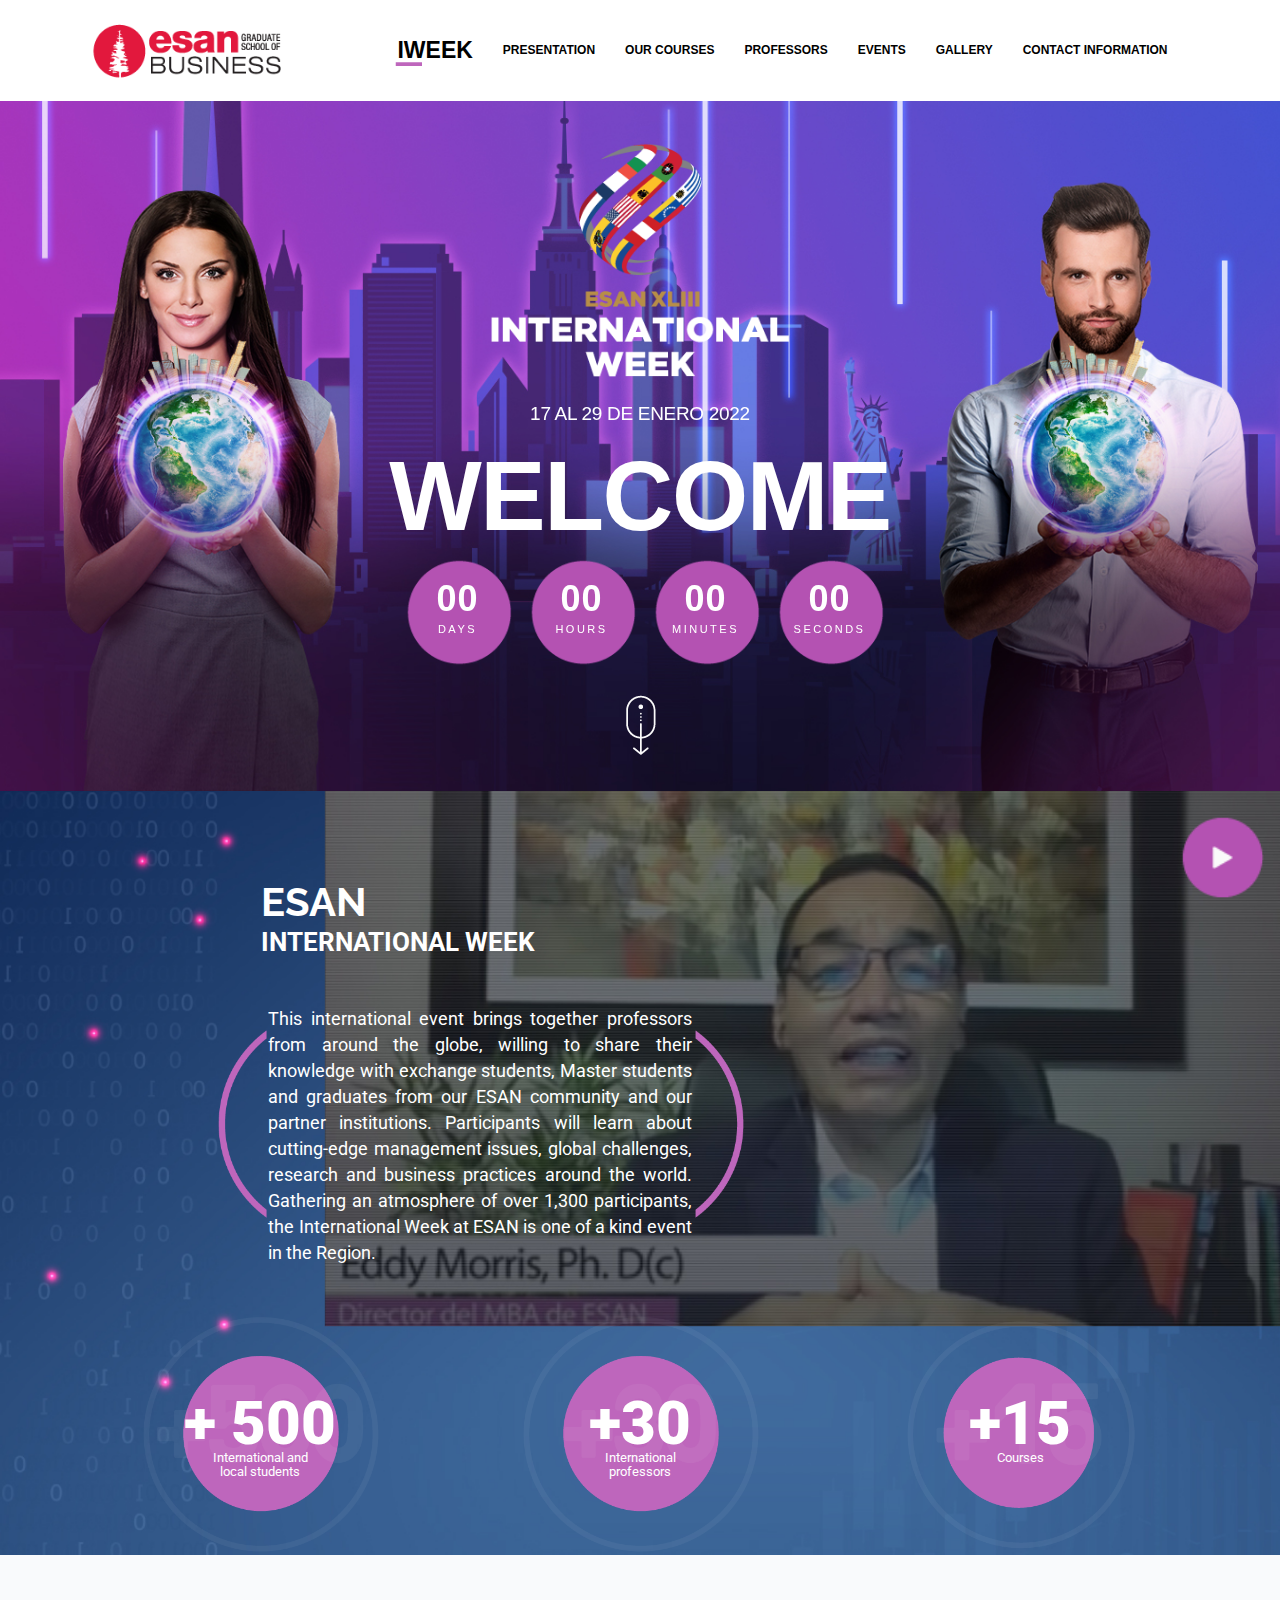
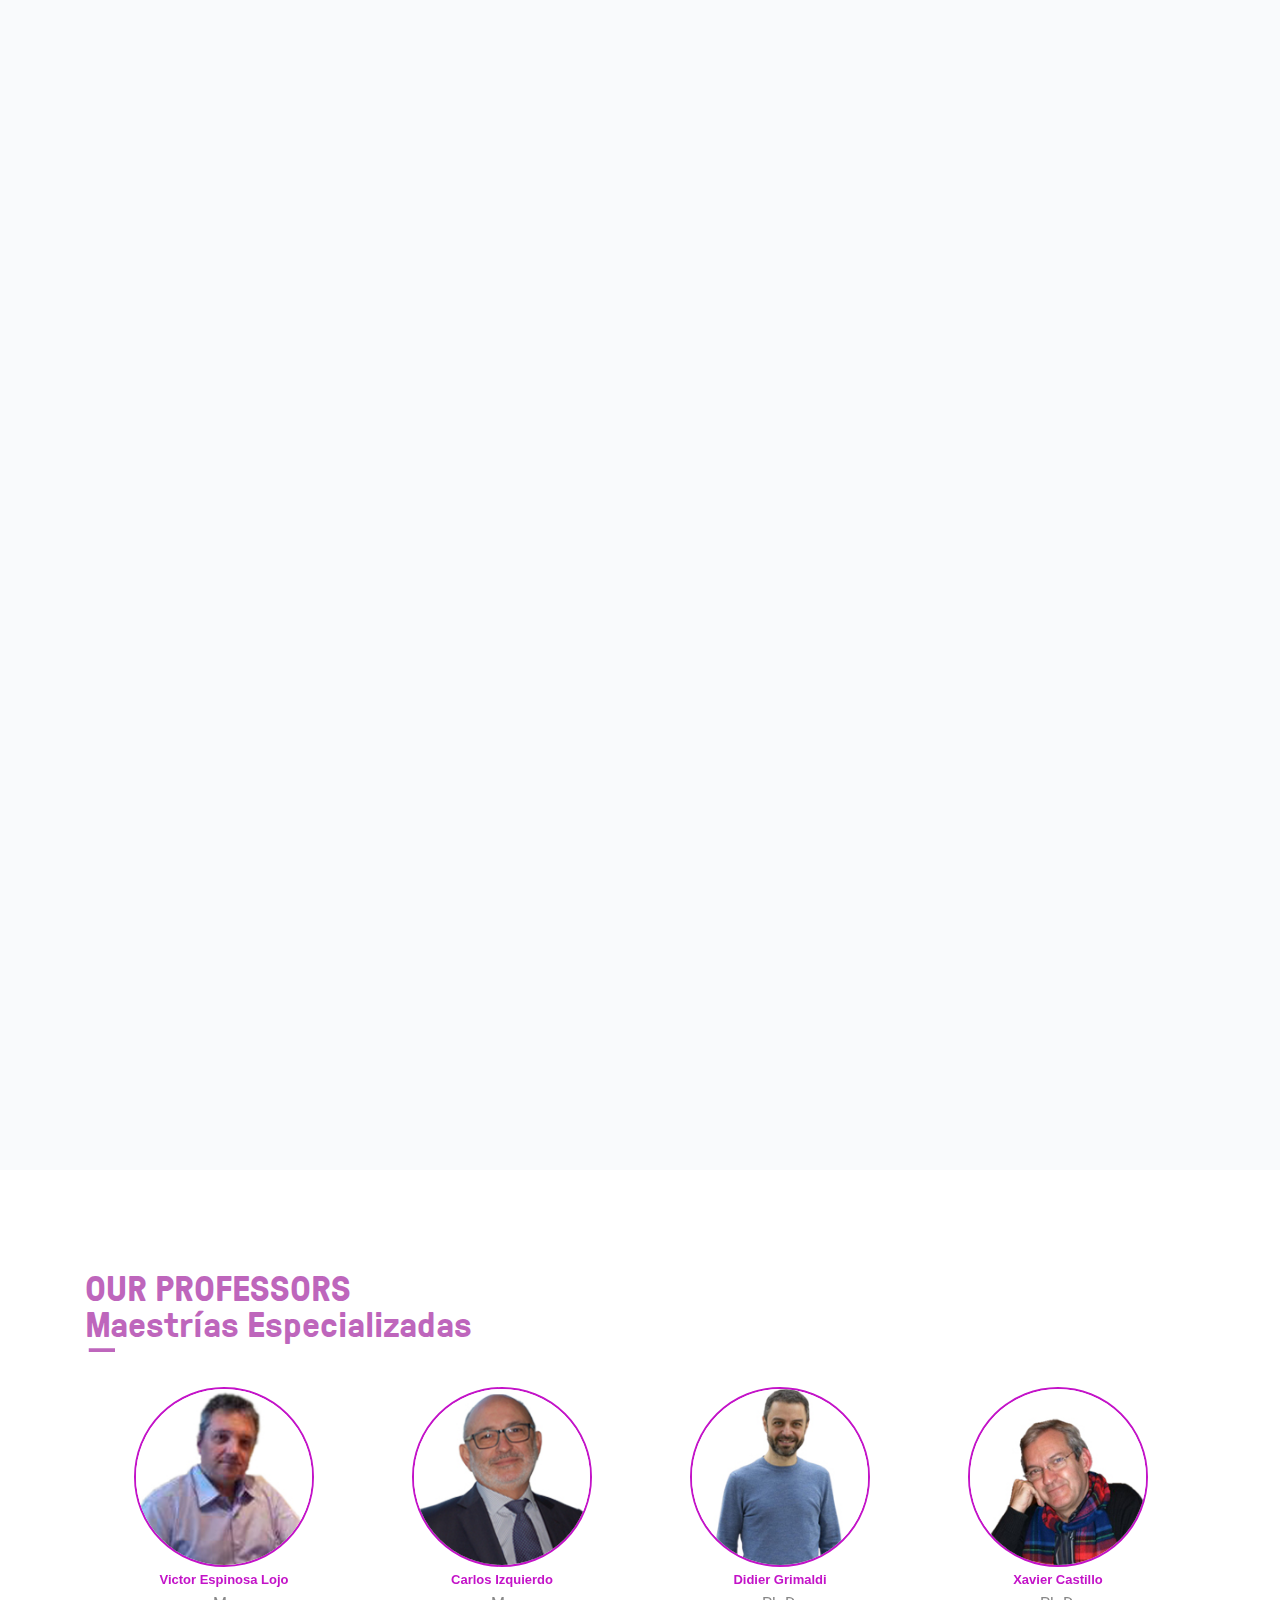
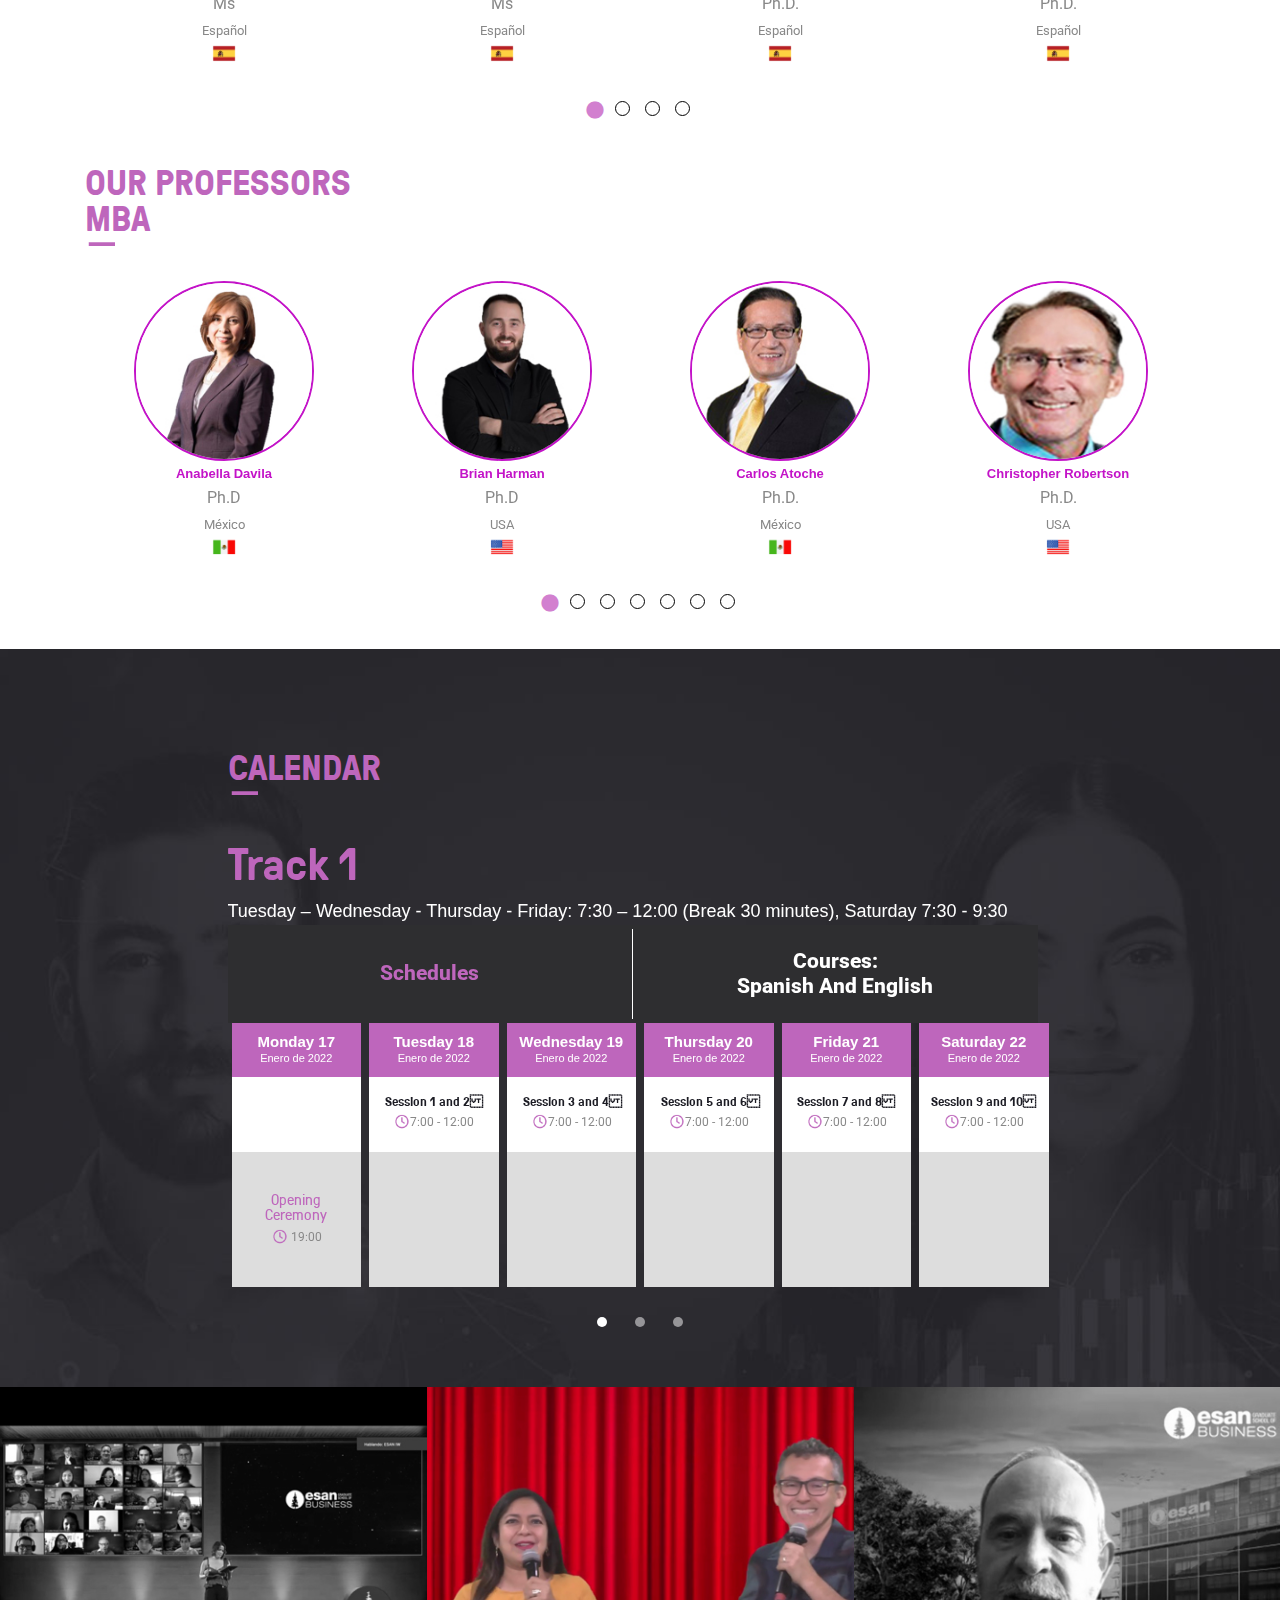
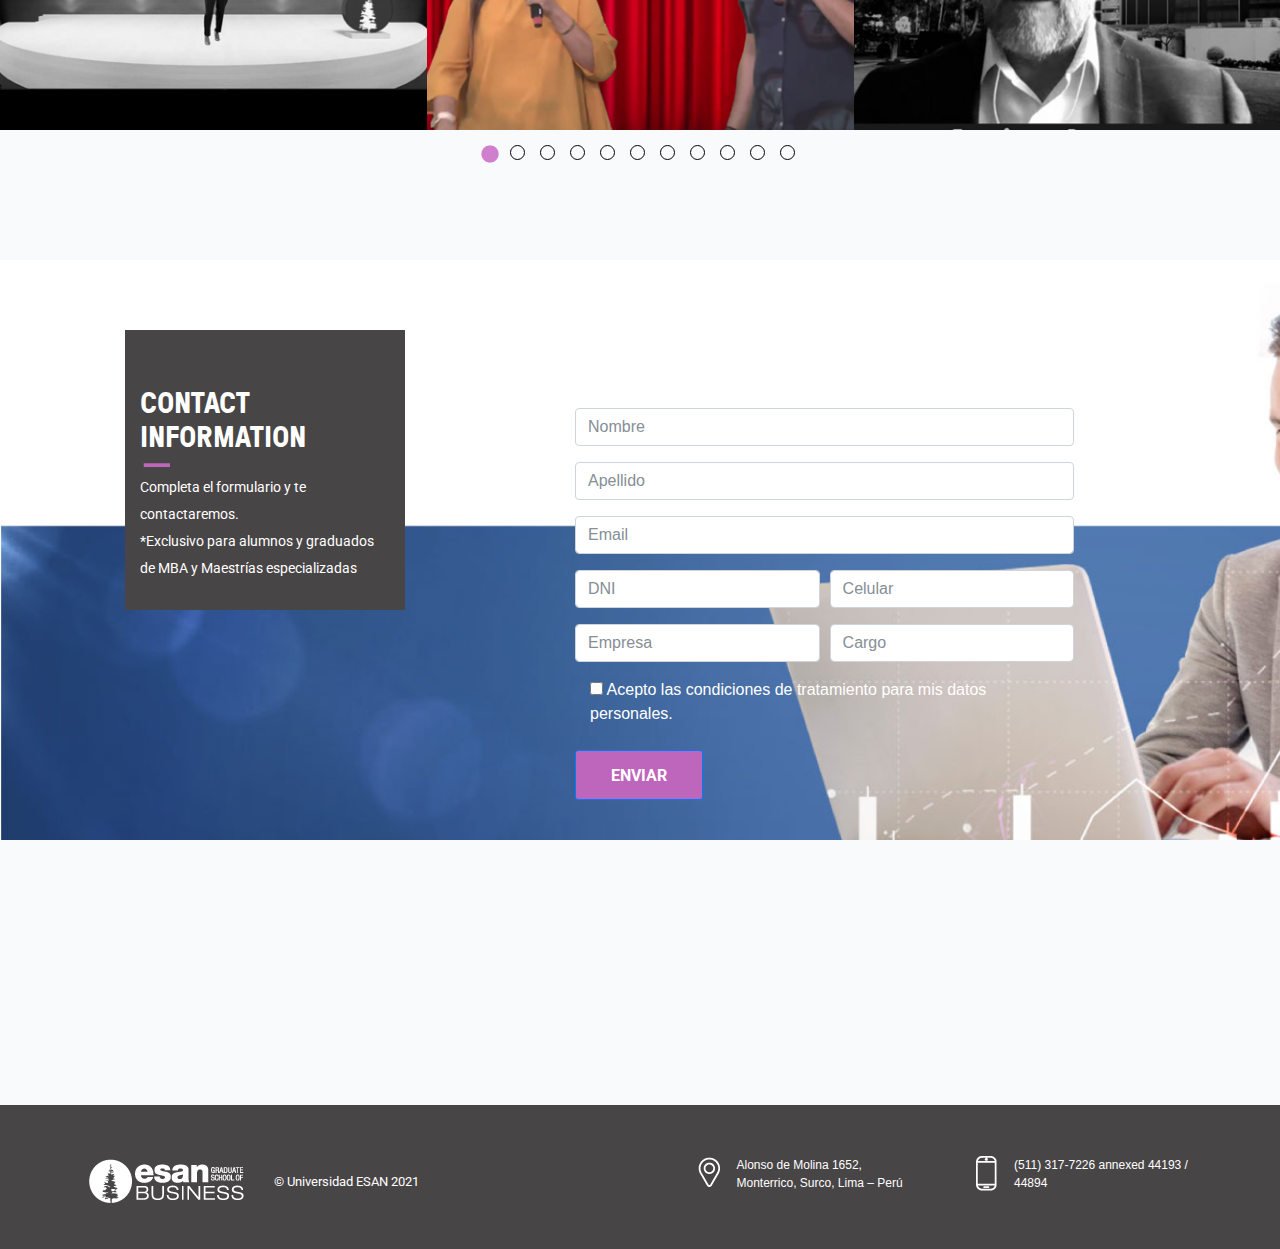
==== commit 5e7f42f6: "add changes" ====
--- a/index.html
+++ b/index.html
@@ -1,2286 +1,2401 @@
-
-
 <!DOCTYPE html>
 <html lang="en">
 
 <head>
-   <!-- Basic Page Needs ================================================== -->
-   <meta charset="utf-8">
-
-   <!-- Mobile Specific Metas ================================================== -->
-   <meta http-equiv="X-UA-Compatible" content="IE=edge">
-   <meta name="viewport" content="width=device-width, initial-scale=1.0, user-scalable=0">
-
-   <!-- Site Title -->
-   <title>ESAN | International Week</title>
-
-
-
-   <!-- CSS
+  <!-- Basic Page Needs ================================================== -->
+  <meta charset="utf-8">
+
+  <!-- Mobile Specific Metas ================================================== -->
+  <meta http-equiv="X-UA-Compatible" content="IE=edge">
+  <meta name="viewport" content="width=device-width, initial-scale=1.0, user-scalable=0">
+
+  <!-- Site Title -->
+  <title>ESAN | International Week</title>
+
+
+
+  <!-- CSS
          ================================================== -->
-   <!-- Bootstrap -->
-   <link rel="stylesheet" href="css/bootstrap.min.css">
-
-   <!-- FontAwesome -->
-   <link rel="stylesheet" href="css/font-awesome.min.css">
-   <!-- Animation -->
-   <link rel="stylesheet" href="css/animate.css">
-   <!-- magnific -->
-   <link rel="stylesheet" href="css/magnific-popup.css">
-   <!-- carousel -->
-   <link rel="stylesheet" href="css/owl.carousel.min.css">
-   <!-- isotop -->
-   <link rel="stylesheet" href="css/isotop.css">
-   <!-- ico fonts -->
-   <link rel="stylesheet" href="css/xsIcon.css">
-   <!-- Template styles-->
-   <link rel="stylesheet" href="css/style.css">
-   <!-- Responsive styles-->
-   <link rel="stylesheet" href="css/responsive.css">
-
-   <link rel="stylesheet" type="text/css" href="slick/slick.css" />
-   <link rel="stylesheet" type="text/css" href="slick/slick-theme.css" />
-
-   <!-- HTML5 shim and Respond.js IE8 support of HTML5 elements and media queries -->
-   <!-- WARNING: Respond.js doesn't work if you view the page via file:// -->
-   <!--[if lt IE 9]>
+  <!-- Bootstrap -->
+  <link rel="stylesheet" href="css/bootstrap.min.css">
+
+  <!-- FontAwesome -->
+  <link rel="stylesheet" href="css/font-awesome.min.css">
+  <!-- Animation -->
+  <link rel="stylesheet" href="css/animate.css">
+  <!-- magnific -->
+  <link rel="stylesheet" href="css/magnific-popup.css">
+  <!-- carousel -->
+  <link rel="stylesheet" href="css/owl.carousel.min.css">
+  <!-- isotop -->
+  <link rel="stylesheet" href="css/isotop.css">
+  <!-- ico fonts -->
+  <link rel="stylesheet" href="css/xsIcon.css">
+  <!-- Template styles-->
+  <link rel="stylesheet" href="css/style.css">
+  <!-- Responsive styles-->
+  <link rel="stylesheet" href="css/responsive.css">
+
+  <link rel="stylesheet" type="text/css" href="slick/slick.css" />
+  <link rel="stylesheet" type="text/css" href="slick/slick-theme.css" />
+
+  <!-- HTML5 shim and Respond.js IE8 support of HTML5 elements and media queries -->
+  <!-- WARNING: Respond.js doesn't work if you view the page via file:// -->
+  <!--[if lt IE 9]>
       <script src="https://oss.maxcdn.com/html5shiv/3.7.2/html5shiv.min.js"></script>
       <script src="https://oss.maxcdn.com/respond/1.4.2/respond.min.js"></script>
       <![endif]-->
-<!-- Google Tag Manager -->
-<noscript><iframe src="//www.googletagmanager.com/ns.html?id=GTM-KTDGS9"
-height="0" width="0" style="display:none;visibility:hidden"></iframe></noscript>
-<script>(function(w,d,s,l,i){w[l]=w[l]||[];w[l].push({'gtm.start':
-new Date().getTime(),event:'gtm.js'});var f=d.getElementsByTagName(s)[0],
-j=d.createElement(s),dl=l!='dataLayer'?'&l='+l:'';j.async=true;j.src=
-'//www.googletagmanager.com/gtm.js?id='+i+dl;f.parentNode.insertBefore(j,f);
-})(window,document,'script','dataLayer','GTM-KTDGS9');</script>
-<!-- End Google Tag Manager -->
+  <!-- Google Tag Manager -->
+  <noscript><iframe src="//www.googletagmanager.com/ns.html?id=GTM-KTDGS9" height="0" width="0"
+      style="display:none;visibility:hidden"></iframe></noscript>
+  <script>(function (w, d, s, l, i) {
+      w[l] = w[l] || []; w[l].push({
+        'gtm.start':
+          new Date().getTime(), event: 'gtm.js'
+      }); var f = d.getElementsByTagName(s)[0],
+        j = d.createElement(s), dl = l != 'dataLayer' ? '&l=' + l : ''; j.async = true; j.src =
+          '//www.googletagmanager.com/gtm.js?id=' + i + dl; f.parentNode.insertBefore(j, f);
+    })(window, document, 'script', 'dataLayer', 'GTM-KTDGS9');</script>
+  <!-- End Google Tag Manager -->
 </head>
 
 <body>
-   <div class="body-inner">
-      <!-- Header start -->
-      <header id="header" class="header header  h-transparent2">
-         <div class="container">
-            <div class="row justify-content-between align-items-center">
-               <div class="col-lg-3 col-6">
-                  <!-- logo-->
-                  <a class="navbar-brand logo" href="index.html">
-                     <img src="images/logos/logo-alt.png" alt="" class="img-fluid" style="width: 206px;">
+  <div class="body-inner">
+    <!-- Header start -->
+    <header id="header" class="header header  h-transparent2">
+      <div class="container">
+        <div class="row justify-content-between align-items-center">
+          <div class="col-lg-3 col-6">
+            <!-- logo-->
+            <a class="navbar-brand logo" href="index.html">
+              <img src="images/logos/logo-alt.png" alt="" class="img-fluid" style="width: 206px;">
+            </a>
+          </div><!-- end col -->
+
+          <div class="col-lg-9">
+            <nav class="navbar navbar-expand-lg navbar-light text-center justify-content-end">
+
+              <button class="navbar-toggler" type="button" data-toggle="collapse" data-target="#navbarNavDropdown"
+                aria-controls="navbarNavDropdown" aria-expanded="false" aria-label="Toggle navigation">
+                <span class="navbar-toggler-icon"><i class="icon icon-menu"></i></span>
+              </button>
+              <div class="collapse navbar-collapse justify-content-center" id="navbarNavDropdown">
+                <ul class="navbar-nav">
+                  <li class="dropdown nav-item active d-flex align-items-center ">
+                    <a class="ts-scroll" href="#HOME">IWEEK</a>
+
+                  </li>
+                  <li class="dropdown nav-item d-flex align-items-center">
+                    <a class="ts-scroll" href="#PRESENTATION">presentation</a>
+                  </li>
+                  <li class="dropdown nav-item d-flex align-items-center">
+                    <a class="ts-scroll" href="#OUR-COURSES">our courses</a>
+                  </li>
+                  <li class="nav-item dropdown d-flex align-items-center">
+                    <a class="ts-scroll" href="#PROFESSORS">professors</a>
+                  </li>
+                  <li class="nav-item dropdown d-flex align-items-center">
+                    <a class="ts-scroll" href="#EVENTS">events</a>
+                  </li>
+                  <li class="nav-item dropdown d-flex align-items-center">
+                    <a class="ts-scroll" href="#GALLERY">gallery</a>
+                  </li>
+
+                  <li class="nav-item dropdown d-flex align-items-center">
+                    <a class="ts-scroll" href="#CONTACT-INFORMATION">contact information</a>
+                  </li>
+                </ul>
+              </div>
+            </nav>
+          </div>
+
+        </div>
+
+      </div><!-- container end-->
+    </header>
+    <!--/ Header end -->
+
+    <!-- banner start-->
+    <section class="hero-area banner-6"
+      style="background-image: url(./images/banner/KV_IWESAN-Landing.jpg); background-position: bottom; background-size: cover;"
+      id="HOME">
+      <div class="banner-item d-flex align-self-end justify-content-center">
+
+        <div class="container  d-flex justify-content-center ">
+          <div class="row d-flex justify-content-center ">
+            <div class="col-lg-12 pt-3 align-items-center d-flex">
+              <div class="banner-content-wrap d-flex   flex-column ">
+                <div class="text-center ">
+                  <img src="images/logos/iweek-logo-2022.png" alt="" class="logo ">
+                </div>
+                <div class="sub-title pt-2">
+                  17 al 29 de enero 2022
+                </div>
+                <div class="banner-title pb-1 pt-2">
+                  WELCOME
+                </div>
+                <div class="sub-title mb-2">
+
+                </div>
+                <div class="countdown wow fadeInUp text-center" data-wow-duration="1.5s" data-wow-delay="800ms"
+                  style="visibility: visible; animation-duration: 1.5s; animation-delay: 800ms; animation-name: fadeInUp;">
+                  <div class="counter-item">
+                    <span class="days">00</span>
+                    <div class="smalltext">Days</div>
+
+                  </div>
+                  <div class="counter-item">
+                    <span class="hours">00</span>
+                    <div class="smalltext">Hours</div>
+                  </div>
+                  <div class="counter-item">
+                    <span class="minutes">00</span>
+                    <div class="smalltext">Minutes</div>
+                  </div>
+                  <div class="counter-item">
+                    <span class="seconds">00</span>
+                    <div class="smalltext">Seconds</div>
+                  </div>
+                </div>
+
+                <div class="ts-mouse d-flex justify-content-center h-100   ">
+                  <a href="#PRESENTATION" class="img-fluid icon-mouse-banner ts-scroll  align-self-end">
+                    <img src="./images/iconos/bottom.png" alt="">
                   </a>
-               </div><!-- end col -->
-
-               <div class="col-lg-9">
-                  <nav class="navbar navbar-expand-lg navbar-light text-center justify-content-end">
-
-                     <button class="navbar-toggler" type="button" data-toggle="collapse"
-                        data-target="#navbarNavDropdown" aria-controls="navbarNavDropdown" aria-expanded="false"
-                        aria-label="Toggle navigation">
-                        <span class="navbar-toggler-icon"><i class="icon icon-menu"></i></span>
-                     </button>
-                     <div class="collapse navbar-collapse justify-content-center" id="navbarNavDropdown">
-                        <ul class="navbar-nav">
-                           <li class="dropdown nav-item active d-flex align-items-center ">
-                              <a class="ts-scroll" href="#HOME">IWEEK</a>
-
-                           </li>
-                           <li class="dropdown nav-item d-flex align-items-center">
-                              <a class="ts-scroll" href="#PRESENTATION">presentation</a>
-                           </li>
-                           <li class="dropdown nav-item d-flex align-items-center">
-                              <a class="ts-scroll" href="#OUR-COURSES">our courses</a>
-                           </li>
-                           <li class="nav-item dropdown d-flex align-items-center">
-                              <a class="ts-scroll" href="#PROFESSORS">professors</a>
-                           </li>
-                           <li class="nav-item dropdown d-flex align-items-center">
-                              <a class="ts-scroll" href="#EVENTS">events</a>
-                           </li>
-                           <li class="nav-item dropdown d-flex align-items-center">
-                              <a class="ts-scroll" href="#GALLERY">gallery</a>
-                           </li>
-                         
-                           <li class="nav-item dropdown d-flex align-items-center">
-                              <a class="ts-scroll" href="#CONTACT-INFORMATION">contact information</a>
-                           </li>
-                        </ul>
-                     </div>
-                  </nav>
-               </div>
-
+                </div>
+
+
+              </div>
+              <!-- Banner content wrap end -->
+            </div><!-- col end-->
+          </div><!-- row end-->
+        </div>
+        <!-- Container end -->
+      </div>
+    </section>
+    <!-- banner end-->
+
+
+    <!-- ts funfact start-->
+    <section class="video-section" id="PRESENTATION">
+      <div class="container-fluid container-video pt-0 h-100 d-flex flex-column justify-content-center">
+        <div class="row  ">
+          <div class="col-lg-2 col-md-1 col-sm-1">
+            &nbsp;
+          </div>
+          <div class="col-lg-5 col-md-6 col-sm-8 col-9 pl-5 pt-5 pb-3">
+            <div class="txt-video   pb-3">
+              <h2>
+                ESAN
+              </h2>
+              <h4>
+                INTERNATIONAL WEEK
+              </h4>
             </div>
-
-         </div><!-- container end-->
-      </header>
-      <!--/ Header end -->
-
-      <!-- banner start-->
-      <section class="hero-area banner-6"
-         style="background-image: url(./images/banner/KV_IWESAN-Landing.jpg); background-position: bottom; background-size: cover;" id="HOME">
-         <div class="banner-item d-flex align-self-end justify-content-center">
-
-            <div class="container  d-flex justify-content-center ">
-               <div class="row d-flex justify-content-center ">
-                  <div class="col-lg-12 pt-3 align-items-center d-flex">
-                     <div class="banner-content-wrap d-flex   flex-column ">
-                        <div class="text-center ">
-                           <img src="images/logos/iweek-logo-2022.png" alt="" class="logo ">
-                        </div>
-                        <div class="sub-title pt-2" >
-                           17 al 29 de enero 2022
-                        </div>
-                        <div class="banner-title pb-1 pt-2">
-                           WELCOME
-                        </div>
-                        <div class="sub-title mb-2">
-                          
-                        </div>
-                        <div class="countdown wow fadeInUp text-center" data-wow-duration="1.5s" data-wow-delay="800ms" style="visibility: visible; animation-duration: 1.5s; animation-delay: 800ms; animation-name: fadeInUp;">
-                           <div class="counter-item">
-                              <span class="days">00</span>
-                              <div class="smalltext">Days</div>
-
-                           </div>
-                           <div class="counter-item">
-                              <span class="hours">00</span>
-                              <div class="smalltext">Hours</div>
-                           </div>
-                           <div class="counter-item">
-                              <span class="minutes">00</span>
-                              <div class="smalltext">Minutes</div>
-                           </div>
-                           <div class="counter-item">
-                              <span class="seconds">00</span>
-                              <div class="smalltext">Seconds</div>
-                           </div>
-                        </div>
-                        
-                        <div class="ts-mouse d-flex justify-content-center h-100   ">
-                           <a href="#PRESENTATION" class="img-fluid icon-mouse-banner ts-scroll  align-self-end">
-                              <img src="./images/iconos/bottom.png" alt="">
-                           </a>
-                        </div>
-                       
-                       
-                     </div>
-                     <!-- Banner content wrap end -->
-                  </div><!-- col end-->
-               </div><!-- row end-->
+          </div>
+          <div class="col-lg-5 col-md-5 col-sm-3 col-3 d-flex justify-content-end pt-4">
+            <a data-toggle="modal" data-target=".bd-example-modal-lg" style="cursor:pointer;"> <img
+                class="shap1 img-fluid" src="images/iconos/video-2.png" alt="" style="width: 85px;"></a>
+          </div>
+        </div>
+        <div class="row align-self-center ">
+          <div class="col-xl-2 col-md-1">
+            &nbsp;
+          </div>
+          <div class="col-xl-5 col-md-10 col-12 pl-5 pr-5 h-50">
+            <div class="txt-video">
+
+              <p>
+
+
+                This international event brings together professors from around the globe, willing to share their
+                knowledge with
+                exchange students, Master students and graduates from our ESAN community and our partner institutions.
+                Participants will learn
+                about cutting-edge management issues, global challenges, research and business practices around the
+                world.
+                Gathering an atmosphere of over 1,300 participants, the International Week at ESAN is one of a kind
+                event in the Region.
+              </p>
             </div>
-            <!-- Container end -->
-         </div>
-      </section>
-      <!-- banner end-->
-
-
-      <!-- ts funfact start-->
-      <section class="video-section" id="PRESENTATION">
-         <div class="container-fluid container-video pt-0 h-100 d-flex flex-column justify-content-center">
+            <div class="speaker-shap">
+              <img class="shap2" src="images/shap/shap2.png" alt="" style="max-width: 57px;">
+              <img class="shap1" src="images/shap/shap1.png" alt="" style="max-width: 57px;">
+            </div>
+          </div>
+        </div>
+        <div class="row  align-self-stretch pt-5 ">
+          <div class="col ">
+            <div class="container  ">
+              <div class="row justify-content-center ">
+                <div class="col-md-4 col-sm-6 d-flex justify-content-center ">
+                  <div class="ts-single-funfact  " style="background-image: url(images/carousel/500.png); background-repeat: no-repeat;
+                          background-size: contain; background-position: center ; ">
+
+                    <h3 class="funfact-num ">
+                      +<span class="counterUp" data-counter="500">
+
+                        500</span></h3>
+                    <h4 class="funfact-title">International and <br>
+                      local students</h4>
+                  </div>
+                </div><!-- col end-->
+                <div class="col-md-4 col-sm-6 d-flex justify-content-center">
+
+                  <div class="ts-single-funfact " style="background-image: url(images/carousel/30-2.png); background-repeat: no-repeat;
+                          background-size: contain; background-position: center;  ">
+                    <h3 class="funfact-num d-flex justify-content-center">+<span class="counterUp"
+                        data-counter="30">30</span></h3>
+                    <h4 class="funfact-title">International <br>
+                      professors</h4>
+                  </div>
+                </div><!-- col end-->
+                <div class="col-md-4 col-sm-6 d-flex justify-content-center">
+                  <div class="ts-single-funfact " style="background-image: url(images/carousel/15-2.png); background-repeat: no-repeat;
+                          background-size: contain; background-position: center;  ">
+                    <h3 class="funfact-num d-flex justify-content-center">+<span class="counterUp"
+                        data-counter="15">15</span></h3>
+                    <h4 class="funfact-title">Courses <br>&nbsp;</h4>
+                  </div>
+                </div><!-- col end-->
+              </div><!-- row end-->
+            </div><!-- container end-->
+          </div>
+        </div>
+      </div>
+
+
+    </section>
+
+    <!-- ts funfact end-->
+    <section class="ts-intro-item section-bg" id="OUR-COURSES">
+      <div class="container">
+        <div class="row">
+
+          <div class="col-lg-12">
             <div class="row  ">
-               <div class="col-lg-2 col-md-1 col-sm-1">
-                  &nbsp;
-               </div>
-               <div class="col-lg-5 col-md-6 col-sm-8 col-9 pl-5 pt-5 pb-3">
-                  <div class="txt-video   pb-3">
-                     <h2>
-                        ESAN
-                     </h2>
-                     <h4>
-                        INTERNATIONAL WEEK
-                     </h4>
-                  </div>
-               </div>
-               <div class="col-lg-5 col-md-5 col-sm-3 col-3 d-flex justify-content-end pt-4">
-                  <a data-toggle="modal" data-target=".bd-example-modal-lg" style="cursor:pointer;"> <img class="shap1 img-fluid" src="images/iconos/video-2.png" alt="" style="width: 85px;" ></a>
-               </div>
+              <div class="col-lg-5 col-md-5 wow fadeInUp d-flex  align-self-TOP pl-4" data-wow-duration="1.5s"
+                data-wow-delay="400ms"
+                style="visibility: visible; animation-duration: 1.5s; animation-delay: 400ms; animation-name: fadeInUp;">
+                <div class="mb-30 single-one">
+
+                  <h3>OUR COURSES</h3>
+                  <p>
+                    Courses to our Master students
+                  </p>
+                  <a href="images/pdf/Brochure_Mobile_Iweek2021_2.pdf" class="btn">DOWNLOAD BROCHURE</a>
+                </div><!-- single intro text end-->
+              </div>
+
             </div>
-            <div class="row align-self-center ">
-               <div class="col-xl-2 col-md-1">
-                  &nbsp;
-               </div>
-               <div class="col-xl-5 col-md-10 col-12 pl-5 pr-5 h-50">
-                  <div class="txt-video">
-
-                     <p>
-                      
-                      
-                        This international event brings together professors from around the globe, willing to share their knowledge with
-                         exchange students, Master students and graduates from our ESAN community and our partner institutions. Participants will learn
-                         about cutting-edge management issues, global challenges, research and business practices around the world. 
-                         Gathering an atmosphere of over 1,300 participants, the International Week at ESAN is one of a kind event in the Region.
-                     </p>
-                  </div>
-                  <div class="speaker-shap">
-                     <img class="shap2" src="images/shap/shap2.png" alt="" style="max-width: 57px;">
-                     <img class="shap1" src="images/shap/shap1.png" alt="" style="max-width: 57px;">
-                  </div>
-               </div>
-            </div>
-            <div class="row  align-self-stretch pt-5 ">
-               <div class="col ">
-                  <div class="container  ">
-                     <div class="row justify-content-center ">
-                        <div class="col-md-4 col-sm-6 d-flex justify-content-center ">
-                           <div class="ts-single-funfact  " style="background-image: url(images/carousel/500.png); background-repeat: no-repeat;
-                          background-size: contain; background-position: center ; ">
-
-                              <h3 class="funfact-num ">
-                                 +<span class="counterUp" data-counter="500">
-
-                                    500</span></h3>
-                              <h4 class="funfact-title">International and <br>
-                                 local students</h4>
-                           </div>
-                        </div><!-- col end-->
-                        <div class="col-md-4 col-sm-6 d-flex justify-content-center">
-
-                           <div class="ts-single-funfact " style="background-image: url(images/carousel/30-2.png); background-repeat: no-repeat;
-                          background-size: contain; background-position: center;  ">
-                              <h3 class="funfact-num d-flex justify-content-center">+<span class="counterUp"
-                                    data-counter="30">30</span></h3>
-                              <h4 class="funfact-title">International <br>
-                                 professors</h4>
-                           </div>
-                        </div><!-- col end-->
-                        <div class="col-md-4 col-sm-6 d-flex justify-content-center">
-                           <div class="ts-single-funfact " style="background-image: url(images/carousel/15-2.png); background-repeat: no-repeat;
-                          background-size: contain; background-position: center;  ">
-                              <h3 class="funfact-num d-flex justify-content-center">+<span class="counterUp"
-                                    data-counter="15">15</span></h3>
-                              <h4 class="funfact-title">Courses <br>&nbsp;</h4>
-                           </div>
-                        </div><!-- col end-->
-                     </div><!-- row end-->
-                  </div><!-- container end-->
-               </div>
-            </div>
-         </div>
-
-
-      </section>
-
-      <!-- ts funfact end-->
-      <section class="ts-intro-item section-bg" id="OUR-COURSES">
-         <div class="container">
             <div class="row">
 
-               <div class="col-lg-12">
-                  <div class="row  ">
-                     <div class="col-lg-5 col-md-5 wow fadeInUp d-flex  align-self-TOP pl-4"
-                        data-wow-duration="1.5s" data-wow-delay="400ms"
-                        style="visibility: visible; animation-duration: 1.5s; animation-delay: 400ms; animation-name: fadeInUp;">
-                        <div class="mb-30 single-one">
-
-                           <h3>OUR COURSES</h3>
-                           <p>
-                              Courses to our Master students
-                           </p>
-                           <a href="images/pdf/Brochure_Mobile_Iweek2021_2.pdf" class="btn">DOWNLOAD BROCHURE</a>
-                        </div><!-- single intro text end-->
-                     </div>
-                   
-                  </div>
-                  <div class="row">
-                     
-                     <div class="col-lg-4 col-md-6 wow fadeInUp d-flex justify-content-center" data-wow-duration="1.5s"
-                        data-wow-delay="400ms"
-                        style="visibility: visible; animation-duration: 1.5s; animation-delay: 400ms; animation-name: fadeInUp;">
-                        <div class="single-intro-text mb-30 ">
-                           <div class="card1"  >
-                              <div class="cara one w-100 h-100">
-                                 <div style="width: 100%; " class="single-content h-100 d-flex align-items-start justify-content-between flex-direction  flex-column">
-                                  
-                                    <img src="./images/iconos/icono-1.png" alt="" class="img-fluid">
-                                    <h3 class="ts-title">MARKETING  </h3>
-                                    
-                                    <div class="f-btn pt-4 align-self-start ">Read more+
-                                    </div>
-                                 
-                                 </div>
-                              </div>
-                              <div class="cara two w-100 h-100"  >
-                                 <div style="width: 100%; " class="h-100 d-flex align-items-start flex-direction  flex-column">
-                                    <div class="container pb-2">
-                                       <div class="row">
-                                          <div class="col-7 pl-0 pr-0 d-flex align-items-center">
-                                             <h3 class="ts-title">MARKETING</h3>
-                                          </div>
-                                          <div class="col-5 pl-1 pr-0 text-right">
-                                             
-                                    <img src="./images/iconos/icono-1.png" alt="" >
-                                          </div>
-                                       </div>
-                                    </div>
-                                   
-                                    <div class="p-div">
-                                       <p>Gestión estratégica de la marca
-                                          </p>
-                                       <p>Global marketing management
-                                          </p>
-                                          <p>Sustainable Marketing and Product Strategies
-                                             </p>
-                                    </div>
-                                    <div class="f-btn w-100 text-right ">>
-                                    </div>
-                                   
-                                 </div>
-                              </div>
-                           </div>
-
-                        </div><!-- single intro text end-->
-                     </div>
-                     <div class="col-lg-4 col-md-6 wow fadeInUp d-flex justify-content-center" data-wow-duration="1.5s"
-                        data-wow-delay="400ms"
-                        style="visibility: visible; animation-duration: 1.5s; animation-delay: 400ms; animation-name: fadeInUp;">
-                        <div class="single-intro-text mb-30">
-                           <div class="card2 ">
-                              <div class="cara one w-100 h-100 ">
-                                 <div style="width: 100%; " class="single-content h-100 d-flex align-items-start justify-content-between flex-direction  flex-column">
-                                    <img src="./images/iconos/icono-2.png" alt="" class="img-fluid">
-                                    <h3 class="ts-title">STRATEGY</h3>
-                                    <div class="f-btn pt-4">Read more+
-                                    </div>
-                                 </div>
-                              </div>
-                              <div class="cara two w-100 h-100">
-                                 <div style="width: 100%; " class="h-100 d-flex align-items-start  flex-direction  flex-column">
-                                    <div class="container pb-2">
-                                       <div class="row">
-                                          <div class="col-7 pl-0 pr-0 d-flex align-items-center">
-                                             <h3 class="ts-title">STRATEGY</h3>
-                                          </div>
-                                          <div class="col-5 pl-1 pr-0 text-right">
-                                             
-                                    <img src="./images/iconos/icono-2.png" alt="" >
-                                          </div>
-                                       </div>
-                                    </div>
-                                   <div class="p-div">
-                                   <p>
-                                    Agilidad empresarial, estrategia y modelo de gestión socioeconómica  
-                                   </p>
-                                   <p>
-                                    Gerencia de Servicios
-                                   </p>
-                                   <p>
-                                    Innovación estratégica y capital de riesgo corporativo
-                                   </p>
-                                   <p>
-                                    Strategies for growth and diversification
-                                   </p>
-                                   <p>
-                                    The essentials of global strategy (co-teaching course)
-                                   </p>
-                                   <p>
-                                    Building and Using Balanced Scorecards for Personal and Corporate Success
-                                   </p>
-                                   <p>
-                                    Herramientas para la implementación exitosa de la estrategia de negocios
-                                    
-                                   </p>
-                                   <p>
-                                    Building and rebuilding the Firm through Resource-Based Strategy
-                                    
-                                   </p>
-                           
-                                   </div>
-                                    <div class="f-btn w-100 text-right">>
-                                    </div>
-                                   
-                                 </div>
-                              </div>
-                           </div>
-                        </div><!-- single intro text end-->
-                     </div><!-- col end-->
-                     <div class="col-lg-4 col-md-6 wow fadeInUp d-flex justify-content-center" data-wow-duration="1.5s"
-                        data-wow-delay="500ms"
-                        style="visibility: visible; animation-duration: 1.5s; animation-delay: 500ms; animation-name: fadeInUp;">
-                        <div class="single-intro-text mb-30">
-                           <div class="card3">
-                              <div class="cara one w-100 h-100">
-                                 <div style="width: 100%; " class="single-content h-100 d-flex align-items-start justify-content-between flex-direction  flex-column">
-                                    <img src="./images/iconos/icono-3.png" alt="" class="img-fluid">
-                                    <h3 class="ts-title">INNOVATION & IT</h3>
-                                    <div class="f-btn pt-4">Read more+
-                                    </div>
-                                 </div>
-                              </div>
-                              <div class="cara two w-100 h-100">
-                                 <div style="width: 100%; " class="h-100 d-flex align-items-start  flex-direction  flex-column">
-                                    <div class="container pb-2">
-                                       <div class="row">
-                                          <div class="col-7 pl-0 pr-0 d-flex align-items-center">
-                                             <h3 class="ts-title">INNOVATION & IT</h3>
-                                          </div>
-                                          <div class="col-5 pl-1 pr-0 text-right">
-                                             
-                                    <img src="./images/iconos/icono-3.png" alt="" >
-                                          </div>
-                                       </div>
-                                    </div>
-                                   
-                                    <div class="p-div">
-                                      <p>
-                                       Management of Big Data and analytics in the modern organization
-
-                                      </p>
-                                      <p>
-                                       Tecnologías de información y la sociedad digital
-                                      </p>
-                                      <p>
-                                       Gestión de operaciones 4.0 y el internet de las cosas
-
-                                      </p>
-                                    </div>
-                                    <div class="f-btn w-100 text-right">>
-                                    </div>
-                                 </div>
-                              </div>
-                           </div>
-                        </div><!-- single intro text end-->
-
-                     </div><!-- col end-->
-                     <div class="col-lg-4 col-md-6 wow fadeInUp d-flex justify-content-center" data-wow-duration="1.5s"
-                        data-wow-delay="600ms"
-                        style="visibility: visible; animation-duration: 1.5s; animation-delay: 600ms; animation-name: fadeInUp;">
-                        <div class="single-intro-text mb-30">
-                           <div class="card4 ">
-                              <div class="cara one w-100 h-100">
-                                 <div style="width: 100%; " class="single-content h-100 d-flex align-items-start justify-content-between flex-direction  flex-column">
-                                    <img src="./images/iconos/icono-4.png" alt="" class="img-fluid">
-                                    <h3 class="ts-title">MANAGEMENT & HR
-                                       </h3>
-                                    <div class="f-btn pt-4">Read more+
-                                    </div>
-                                 </div>
-                              </div>
-                              <div class="cara two w-100 h-100">
-                                 <div style="width: 100%; " class="h-100 d-flex align-items-start  flex-direction  flex-column">
-                                    <div class="container pb-2">
-                                       <div class="row">
-                                          <div class="col-7 pl-0 pr-0 d-flex align-items-center">
-                                             <h3 class="ts-title">MANAGEMENT & HR</h3>
-                                          </div>
-                                          <div class="col-5 pl-1 pr-0 text-right">
-                                             
-                                    <img src="./images/iconos/icono-4.png" alt="" >
-                                          </div>
-                                       </div>
-                                    </div>
-                                    
-                                    <div class="p-div">
-                                      <p>
-                                       Cultura organizacional y gestión del cambio
-                                       
-                                      </p>
-                                      <p>
-                                       Organizational change: the cameleon way
-                                      </p>
-                                      <p>
-                                       Liderazgo bondadoso en acción: creando vínculos auténticos para un crecimiento sostenible en las organizaciones
-                                       
-                                      </p>
-                                      <p>Reconciliación del lado oscuro de recursos humanos
-                                       </p>
-                                       <p>
-                                          Storytelling for leaders
-                                       </p>
-                                    </div>
-                                    <div class="f-btn w-100 text-right">>
-                                    </div>
-                                 </div>
-                              </div>
-                           </div>
-                        </div><!-- single intro text end-->
-                     </div><!-- col end-->
-                     <div class="col-lg-4 col-md-6 wow fadeInUp d-flex justify-content-center" data-wow-duration="1.5s"
-                        data-wow-delay="700ms"
-                        style="visibility: visible; animation-duration: 1.5s; animation-delay: 700ms; animation-name: fadeInUp;">
-                        <div class="single-intro-text mb-30">
-                           <div class="card5 ">
-                              <div class="cara one w-100 h-100">
-                                 <div style="width: 100%; " class="single-content h-100 d-flex align-items-start justify-content-between flex-direction  flex-column">
-                                    
-                                    <img src="./images/iconos/icono-5.png" alt="" class="img-fluid">
-                                    <h3 class="ts-title">BUSINESS & ENTREPRENEURSHIP
-                                       </h3>
-                                    <div class="f-btn ">Read more+
-                                    </div>
-                                 </div>
-                              </div>
-                              <div class="cara two w-100 h-100">
-                                 <div style="width: 100%; " class="h-100 d-flex align-items-start flex-direction  flex-column">
-                                    <div class="container pb-2">
-                                       <div class="row">
-                                          <div class="col-7 pl-0 pr-0 d-flex align-items-center">
-                                             <h3 class="ts-title">BUSINESS & ENTREPRENEURSHIP</h3>
-                                          </div>
-                                          <div class="col-5 pl-1 pr-0 text-right">
-                                             
-                                    <img src="./images/iconos/icono-5.png" alt="" >
-                                          </div>
-                                       </div>
-                                    </div>
-                                    <div class="p-div">
-                                     <p>
-                                       International business development in a post Covid world
-                                     </p>
-                                     <p>
-                                       Competitividad Internacional
-                                       
-                                     </p>
-                                     <p>
-                                       Designing an entrepreneurial organization
-                                     </p>
-                                     <p>Fundamentals of Family Business
-                                       </p>
-                                       <p>
-                                          Workshop de innovación para los negocios: MENTES CREATIVAS
-                                       </p>
-                                     
-                                    </div>
-                                    <div class="f-btn w-100 text-right ">>
-                                    </div>
-                                 </div>
-                              </div>
-                           </div>
-                        </div><!-- single intro text end-->
-                     </div><!-- col end-->
-                     <div class="col-lg-4 col-md-6 wow fadeInUp d-flex justify-content-center" data-wow-duration="1.5s"
-                     data-wow-delay="700ms"
-                     style="visibility: visible; animation-duration: 1.5s; animation-delay: 700ms; animation-name: fadeInUp;">
-                     <div class="single-intro-text mb-30">
-                        <div class="card6 ">
-                           <div class="cara one w-100 h-100">
-                              <div style="width: 100%; " class="single-content h-100 d-flex align-items-start justify-content-between flex-direction  flex-column">
-                                 <img src="./images/iconos/icono-6.png" alt="" class="img-fluid">
-                                 <h3 class="ts-title">FINANCE
-                                    </h3>
-                                 <div class="f-btn ">Read more+
-                                 </div>
-                              </div>
-                           </div>
-                           <div class="cara two w-100 h-100">
-                              <div style="width: 100%; " class="h-100 d-flex align-items-start  flex-direction  flex-column">
-                                 <div class="container pb-2">
-                                    <div class="row">
-                                       <div class="col-7 pl-0 pr-0 d-flex align-items-center">
-                                          <h3 class="ts-title">FINANCE</h3>
-                                       </div>
-                                       <div class="col-5 pl-1 pr-0 text-right">
-                                          
-                                 <img src="./images/iconos/icono-6.png" alt="" >
-                                       </div>
-                                    </div>
-                                 </div>
-                                 <div class="p-div">
-                                    <p>Finanzas Comportamentales
-                                       
-                                    </p>
-                                  
-                                 </div>
-                                 <div class="f-btn w-100 text-right">>
-                                 </div>
-                              </div>
-                           </div>
-                        </div>
-                     </div><!-- single intro text end-->
-                  </div><!-- col end-->
-                  </div>
-               </div><!-- col end-->
-
-            </div><!-- row end-->
-         </div><!-- container end-->
-      </section>
-     
-      <section id="PROFESSORS" class="ts-speakers speaker-classic">
-         <div class="container">
-            <div class="row">
-               <div class="col-xl-12 col-lg-10 mx-auto">
-                  <h2 class="section-title ">
-                     OUR PROFESSORS <br> Maestrías Especializadas
-                  </h2>
-                  <div class="center2">
-                     <div class="mb-4"> <img src="images/profesores/ME/Victor_Espinosa.jpg" alt="" class="img-expositor">
-                        <strong>Victor Espinosa Lojo  </strong>
-                        <p>Ms</p>
-                        <p><small>USA</small></p>
-                        <img src="images/banderas/ee-uu.png" alt="" class="text-center" style="width: 24px; margin-left: auto; margin-right: auto;">
-   
-                
-                       
-                       
-                     </div>
-                     <div class="mb-4"> <img src="images/profesores/ME/Carlos_Izquierdo.jpg" alt="" class=" img-expositor">
-                        <strong>Carlos Izquierdo</strong>
-                        <p>Ms</p>
-                        <p><small>USA</small></p>
-                        <img src="images/banderas/ee-uu.png" alt="" class="text-center" style="width: 24px; margin-left: auto; margin-right: auto;">
-                       
-                     
-                        
-                       
-                     </div>
-      
-                     <div class="mb-4"> <img src="images/profesores/ME/Didier_Grimaldi.jpg" alt="" class="img-expositor">
-                        <strong>Didier Grimaldi</strong>
-                        <p>Ph.D.</p>
-                        <p><small>USA</small></p>
-                        <img src="images/banderas/ee-uu.png" alt="" class="text-center" style="width: 24px; margin-left: auto; margin-right: auto;">
-                     
-                       
-                     </div>
-                     <div class="mb-4"> <img src="images/profesores/ME/Xavier_Castillo.jpg" alt="" class="img-expositor">
-                        <strong>Xavier Castillo</strong>
-                        <p>Ph.D.</p>
-                        <p><small>USA</small></p>
-                        <img src="images/banderas/ee-uu.png" alt="" class="text-center" style="width: 24px; margin-left: auto; margin-right: auto;">
-                       
-                       
-                     </div>
-                     <div class="mb-4"> <img src="images/profesores/ME/Carlos_Izquierdo.jpg" alt="" class="img-expositor">
-                        <strong>Carlos Izquierdo</strong>
-                        <p>Ms</p>
-                        <p><small>USA</small></p>
-                        <img src="images/banderas/ee-uu.png" alt="" class="text-center" style="width: 24px; margin-left: auto; margin-right: auto;">
-                        
-                     
-                     </div>
-
-
-                     <div class="mb-4"> <img src="images/profesores/ME/Joan Domenech.jpg" alt="" class=" img-expositor">
-                        <strong>Joan Domenech</strong>
-                        <p>Ms</p>
-                        <p><small>Spain</small></p>
-                        <img src="images/banderas/spain.png" alt="" class="text-center" style="width: 24px; margin-left: auto; margin-right: auto;">
-                        
-                     </div>
-                     <div class="mb-4"> <img src="images/profesores/ME/Xavier_Vazquez.jpg" alt="" class=" img-expositor">
-                        <strong>Xavier Vazquez </strong>
-                        <p>Ph.D.</p>
-                        <p><small>Colombia</small></p>
-                        <img src="images/banderas/colombia.png" alt="" class="text-center" style="width: 24px; margin-left: auto; margin-right: auto;">
-                        
-                     </div>
-                     <div class="mb-4"> <img src="images/profesores/ME/Alexandre_Almeida_Sousa.jpg" alt="" class="img-expositor">
-                        <strong>Alexander De Souza Almeida </strong>
-                        <p>MS</p>
-                        <p><small>France</small></p>
-                        <img src="images/banderas/france.png" alt="" class="text-center" style="width: 24px; margin-left: auto; margin-right: auto;">
-                       
-                     </div>
-                     <div class="mb-4"> <img src="images/profesores/ME/Fernando_Merino_De_Lucas.jpg" alt="" class="img-expositor">
-                        <strong>Fernando Merino</strong>
-                        <p style="line-height:20px">Ph.D.</p>
-                        <p><small>Spain</small></p>
-                        <img src="images/banderas/spain.png" alt="" class="text-center" style="width: 24px; margin-left: auto; margin-right: auto;">
-                        
-                        
-                     </div>
-                     <div class="mb-4"> <img src="images/profesores/ME/Miguel_Angel_Lopez_Gomez.jpg" alt="" class="img-expositor">
-                        <strong>Miguel Angel Lopez</strong>
-                        <p style="line-height:20px">Ph.D.</p>
-                        <p><small>Spain</small></p>
-                        <img src="images/banderas/spain.png" alt="" class="text-center" style="width: 24px; margin-left: auto; margin-right: auto;">
-                        
-                        
-                     
-                     </div>
-
-                     
-                     <div class="mb-4"> <img src="images/profesores/ME/Myriam_Martinez.jpg" alt="" class="img-expositor">
-                        <strong>Miriam Martinez </strong>
-                        <p style="line-height:20px">Ph.D.</p>
-                        <p><small>Spain</small></p>
-                        <img src="images/banderas/spain.png" alt="" class="text-center" style="width: 24px; margin-left: auto; margin-right: auto;">
-                       
-                     
-                     </div>
-                     <div class="mb-4"> <img src="images/profesores/ME/Jorge_Bullemore.jpg" alt="" class="img-expositor">
-                        <strong>Jorge Bullemore</strong>
-                        <p style="line-height:20px">Ph.D.</p>
-                        <p><small>Colombia</small></p>
-                        <img src="images/banderas/colombia.png" alt="" class="text-center" style="width: 24px; margin-left: auto; margin-right: auto;">
-                       
-                        
-                        </div>
-                        <div class="mb-4">
-                           <img src="images/profesores/ME/Jesus_Hernandez.jpg" alt="" class="img-expositor">
-                           <strong>Jesús Hernandez</strong>
-                           <p>Ph.D.</p>
-                           <p><small>Spain</small></p>
-                           <img src="images/banderas/spain.png" alt="" class="text-center" style="width: 24px; margin-left: auto; margin-right: auto;">
-                            
-                           </div>
-                           <div class="mb-4"> 
-                              <img src="images/profesores/ME/Maximiliano_Aguiar.jpg" alt="" class="img-expositor">
-                              <strong>Maximiliano Aguiar</strong>
-                              <p>Magister</p>
-                              <p><small>Spain</small></p>
-                              <img src="images/banderas/spain.png" alt="" class="text-center" style="width: 24px; margin-left: auto; margin-right: auto;">
-                               
-                              </div>
-                              <div class="mb-4"> 
-                                 <img src="images/profesores/ME/Agustin_Lopez_Quesada.jpg" alt="" class="img-expositor">
-                                 <strong>Agustin Lopez Quesada</strong>
-                                 <p>Ph.D.</p>
-                                 <p><small>Colombia</small></p>
-                                 <img src="images/banderas/colombia.png" alt="" class="text-center" style="width: 24px; margin-left: auto; margin-right: auto;">
-                                  
-                                 </div>
-                                
-                     </div>
-                     
-                 
-               </div><!-- col end-->
-            </div>
-            
-            <div class="row">
-               <div class="col-xl-12">
-                  <h2 class="section-title pt-5 ">
-                     OUR PROFESSORS <br> MBA
-                  </h2>
-                  <div class="center3">
-                     <div class="mb-4"> <img src="images/profesores/MBA/Anabella_Davila.jpg" alt="" class="img-expositor">
-                        <strong>Anabella Davila  </strong>
-                        <p>Ms</p>
-                        <p><small>USA</small></p>
-                        <img src="images/banderas/ee-uu.png" alt="" class="text-center" style="width: 24px; margin-left: auto; margin-right: auto;">
-   
-                
-                       
-                       
-                     </div>
-                     <div class="mb-4"> <img src="images/profesores/MBA/Brian_Harman.jpg" alt="" class=" img-expositor">
-                        <strong>Brian Harman</strong>
-                        <p>Ms</p>
-                        <p><small>USA</small></p>
-                        <img src="images/banderas/ee-uu.png" alt="" class="text-center" style="width: 24px; margin-left: auto; margin-right: auto;">
-                       
-                     
-                        
-                       
-                     </div>
-      
-                     <div class="mb-4"> <img src="images/profesores/MBA/Carlos_Atoche.jpg" alt="" class="img-expositor">
-                        <strong>Carlos Atoche</strong>
-                        <p>Ph.D.</p>
-                        <p><small>USA</small></p>
-                        <img src="images/banderas/ee-uu.png" alt="" class="text-center" style="width: 24px; margin-left: auto; margin-right: auto;">
-                     
-                       
-                     </div>
-                     <div class="mb-4"> <img src="images/profesores/MBA/Christopher_Robertson.jpg" alt="" class="img-expositor">
-                        <strong>Christopher Robertson</strong>
-                        <p>Ph.D.</p>
-                        <p><small>USA</small></p>
-                        <img src="images/banderas/ee-uu.png" alt="" class="text-center" style="width: 24px; margin-left: auto; margin-right: auto;">
-                       
-                       
-                     </div>
-                     <div class="mb-4"> <img src="images/profesores/MBA/Diego_Agudelo.jpg" alt="" class="img-expositor">
-                        <strong>Diego Agudelo</strong>
-                        <p>Ms</p>
-                        <p><small>USA</small></p>
-                        <img src="images/banderas/ee-uu.png" alt="" class="text-center" style="width: 24px; margin-left: auto; margin-right: auto;">
-                        
-                     
-                     </div>
-
-
-                     <div class="mb-4"> <img src="images/profesores/MBA/Dimeil_Ushana.jpg" alt="" class=" img-expositor">
-                        <strong>Dimeil Ushana</strong>
-                        <p>Ms</p>
-                        <p><small>Spain</small></p>
-                        <img src="images/banderas/spain.png" alt="" class="text-center" style="width: 24px; margin-left: auto; margin-right: auto;">
-                        
-                     </div>
-                     <div class="mb-4"> <img src="images/profesores/MBA/Douglas_Miller.jpg" alt="" class=" img-expositor">
-                        <strong>Douglas Miller</strong>
-                        <p>Ph.D.</p>
-                        <p><small>Colombia</small></p>
-                        <img src="images/banderas/colombia.png" alt="" class="text-center" style="width: 24px; margin-left: auto; margin-right: auto;">
-                        
-                     </div>
-                     <div class="mb-4"> <img src="images/profesores/MBA/Flavio_Roberto_Eduardo_Solano_Mendez.jpg" alt="" class="img-expositor">
-                        <strong>Flavio Roberto Eduardo Solano Mendez </strong>
-                        <p>MS</p>
-                        <p><small>France</small></p>
-                        <img src="images/banderas/france.png" alt="" class="text-center" style="width: 24px; margin-left: auto; margin-right: auto;">
-                       
-                     </div>
-                     <div class="mb-4"> <img src="images/profesores/MBA/Geoffrey_Dick.jpg" alt="" class="img-expositor">
-                        <strong>Geoffrey Dick</strong>
-                        <p style="line-height:20px">Ph.D.</p>
-                        <p><small>Spain</small></p>
-                        <img src="images/banderas/spain.png" alt="" class="text-center" style="width: 24px; margin-left: auto; margin-right: auto;">
-                        
-                        
-                     </div>
-                     <div class="mb-4"> <img src="images/profesores/MBA/Guillermo_rodriguez.jpg" alt="" class="img-expositor">
-                        <strong>Guillermo Rodriguez</strong>
-                        <p style="line-height:20px">Ph.D.</p>
-                        <p><small>Spain</small></p>
-                        <img src="images/banderas/spain.png" alt="" class="text-center" style="width: 24px; margin-left: auto; margin-right: auto;">
-                        
-                        
-                     
-                     </div>
-
-                     
-                     <div class="mb-4"> <img src="images/profesores/MBA/Jorge_Teixeira.jpg" alt="" class="img-expositor">
-                        <strong>Jorge Teixeira </strong>
-                        <p style="line-height:20px">Ph.D.</p>
-                        <p><small>Spain</small></p>
-                        <img src="images/banderas/spain.png" alt="" class="text-center" style="width: 24px; margin-left: auto; margin-right: auto;">
-                       
-                     
-                     </div>
-                     <div class="mb-4"> <img src="images/profesores/MBA/Jose_Luis_Gimenez.jpg" alt="" class="img-expositor">
-                        <strong>Jose Luis Gimenez</strong>
-                        <p style="line-height:20px">Ph.D.</p>
-                        <p><small>Colombia</small></p>
-                        <img src="images/banderas/colombia.png" alt="" class="text-center" style="width: 24px; margin-left: auto; margin-right: auto;">
-                       
-                        
-                        </div>
-                        <div class="mb-4">
-                           <img src="images/profesores/MBA/Juan_Pablo_Torres_Cepeda.jpg" alt="" class="img-expositor">
-                           <strong>Juan Pablo Torres </strong>
-                           <p>Ph.D.</p>
-                           <p><small>Spain</small></p>
-                           <img src="images/banderas/spain.png" alt="" class="text-center" style="width: 24px; margin-left: auto; margin-right: auto;">
-                            
-                           </div>
-                           <div class="mb-4"> 
-                              <img src="images/profesores/MBA/Leandro_Morrillas.jpg" alt="" class="img-expositor">
-                              <strong>Leandro Morrillas</strong>
-                              <p>Magister</p>
-                              <p><small>Spain</small></p>
-                              <img src="images/banderas/spain.png" alt="" class="text-center" style="width: 24px; margin-left: auto; margin-right: auto;">
-                               
-                              </div>
-                              <div class="mb-4"> 
-                                 <img src="images/profesores/MBA/Luis_Silva.jpg" alt="" class="img-expositor">
-                                 <strong>Luis Silva</strong>
-                                 <p>Ph.D.</p>
-                                 <p><small>Colombia</small></p>
-                                 <img src="images/banderas/colombia.png" alt="" class="text-center" style="width: 24px; margin-left: auto; margin-right: auto;">
-                                  
-                                 </div>
-                                 <div class="mb-4"> 
-                                    <img src="images/profesores/MBA/Mahesh_Rajan.jpg" alt="" class="img-expositor">
-                                    <strong>Mahesh Rajan</strong>
-                                    <p>Ph.D.</p>
-                                    <p><small>Colombia</small></p>
-                                    <img src="images/banderas/colombia.png" alt="" class="text-center" style="width: 24px; margin-left: auto; margin-right: auto;">
-                                     
-                                    </div>   
-                                    <div class="mb-4"> 
-                                       <img src="images/profesores/MBA/Margarita_Nunez.jpg" alt="" class="img-expositor">
-                                       <strong>Margarita Nuñez</strong>
-                                       <p>Ph.D.</p>
-                                       <p><small>Colombia</small></p>
-                                       <img src="images/banderas/colombia.png" alt="" class="text-center" style="width: 24px; margin-left: auto; margin-right: auto;">
-                                        
-                                       </div>  
-                                       <div class="mb-4"> 
-                                          <img src="images/profesores/MBA/Mark_Govers.jpg" alt="" class="img-expositor">
-                                          <strong>Mark Govers</strong>
-                                          <p>Ph.D.</p>
-                                          <p><small>Colombia</small></p>
-                                          <img src="images/banderas/colombia.png" alt="" class="text-center" style="width: 24px; margin-left: auto; margin-right: auto;">
-                                           
-                                          </div>  
-                                          <div class="mb-4"> 
-                                             <img src="images/profesores/MBA/Myriam_Martinez.jpg" alt="" class="img-expositor">
-                                             <strong>Myriam Martinez</strong>
-                                             <p>Ph.D.</p>
-                                             <p><small>Colombia</small></p>
-                                             <img src="images/banderas/colombia.png" alt="" class="text-center" style="width: 24px; margin-left: auto; margin-right: auto;">
-                                              
-                                             </div>  
-                                             
-                                             
-                                             <div class="mb-4"> 
-                                                <img src="images/profesores/MBA/Osmar_Arandia.jpg" alt="" class="img-expositor">
-                                                <strong>Osmar Arandia</strong>
-                                                <p>Ph.D.</p>
-                                                <p><small>Colombia</small></p>
-                                                <img src="images/banderas/colombia.png" alt="" class="text-center" style="width: 24px; margin-left: auto; margin-right: auto;">
-                                                 
-                                                </div>     
-                                                <div class="mb-4"> 
-                                                   <img src="images/profesores/MBA/Parikshat_Singh_Manhas.jpg" alt="" class="img-expositor">
-                                                   <strong>Parikshat Singh Manhas</strong>
-                                                   <p>Ph.D.</p>
-                                                   <p><small>Colombia</small></p>
-                                                   <img src="images/banderas/colombia.png" alt="" class="text-center" style="width: 24px; margin-left: auto; margin-right: auto;">
-                                                    
-                                                   </div>   
-                                                   <div class="mb-4"> 
-                                                      <img src="images/profesores/MBA/Renato_De_Freitas.jpg" alt="" class="img-expositor">
-                                                      <strong>Renato de Freitas</strong>
-                                                      <p>Ph.D.</p>
-                                                      <p><small>Colombia</small></p>
-                                                      <img src="images/banderas/colombia.png" alt="" class="text-center" style="width: 24px; margin-left: auto; margin-right: auto;">
-                                                       
-                                                      </div>   
-                                                      <div class="mb-4"> 
-                                                         <img src="images/profesores/MBA/Ronald_Rivas.jpg" alt="" class="img-expositor">
-                                                         <strong>Ronald Rivas</strong>
-                                                         <p>Ph.D.</p>
-                                                         <p><small>Colombia</small></p>
-                                                         <img src="images/banderas/colombia.png" alt="" class="text-center" style="width: 24px; margin-left: auto; margin-right: auto;">
-                                                          
-                                                         </div>   
-                                                         <div class="mb-4"> 
-                                                            <img src="images/profesores/MBA/Sergio_Olavarrieta.jpg" alt="" class="img-expositor">
-                                                            <strong>Sergio Olavarrieta</strong>
-                                                            <p>Ph.D.</p>
-                                                            <p><small>Colombia</small></p>
-                                                            <img src="images/banderas/colombia.png" alt="" class="text-center" style="width: 24px; margin-left: auto; margin-right: auto;">
-                                                             
-                                                            </div>   
-                                                            <div class="mb-4"> 
-                                                               <img src="images/profesores/MBA/William_Bommer.jpg" alt="" class="img-expositor">
-                                                               <strong>William Bommer</strong>
-                                                               <p>Ph.D.</p>
-                                                               <p><small>Colombia</small></p>
-                                                               <img src="images/banderas/colombia.png" alt="" class="text-center" style="width: 24px; margin-left: auto; margin-right: auto;">
-                                                                
-                                                               </div>       
-                                
-                     </div>
-               </div>
-
-            </div>
-            <!-- row end-->
-           
-            
-         </div><!-- container end-->
-
-
-      </section>
-      <!-- ts speaker end-->
-
-
-      <!-- ts schedule start-->
-      <section id="EVENTS" class="ts-schedule" style="background-image: url(./images/banner/kv-black-2.jpg); background-size: cover; background-position: center center;">
-         <div class="container">
-            <div class="row">
-               <div class="col-lg-9 mx-auto">
-                  <h2 class="section-title ">
-                     CALENDAR
-
-                  </h2>
-                  <div id="carouselExampleIndicators" class="carousel slide" data-ride="carousel">
-                     <ol class="carousel-indicators">
-                       <li data-target="#carouselExampleIndicators" data-slide-to="0" class="active"></li>
-                       <li data-target="#carouselExampleIndicators" data-slide-to="1"></li>
-                       <li data-target="#carouselExampleIndicators" data-slide-to="2"></li>
-                     </ol>
-                     <div class="carousel-inner">
-                       <div class="carousel-item active">
-                        <div class="container pb-0">
-                           <div class="row d-flex justify-content-center">
-                              <div class="col-lg-12 pl-0">
-                                 <div class="t-schedule">
-                                    Track 1
-                                 </div>
-                                 <div class="subt-schedule">
-                                    Tuesday – Wednesday - Thursday - Friday: 7:30 – 12:00 (Break 30 minutes), Saturday 7:30 - 9:30
-                                 </div>
-      
-                                 <div class="ts-schedule-nav ">
-                                    <ul class="nav nav-tabs justify-content-center" role="tablist"
-                                       style="padding: 4px 0px; background-color: #2E2E30;">
-                                       <li class="nav-item " style="border-right: 1.5px solid #FFFFFF; ">
-                                          <a class="active" title="Click Me" href="#date1" role="tab" data-toggle="tab"
-                                             aria-selected="false">
-                                             <h3 class="number-white">Schedules</h3>
-      
-                                          </a>
-                                       </li>
-                                       <li class="nav-item">
-                                          <a class="" href="#date2" title="Click Me" role="tab" data-toggle="tab"
-                                             aria-selected="true">
-                                             <h3 class="number-white">Courses: <br> Spanish and English
-                                                </h3>
-                                          </a>
-      
-                                       </li>
-      
-      
-                                    </ul>
-                                    <!-- Tab panes -->
-                                 </div>
-      
-                              </div>
-                           </div>
-      
-                        </div>
-      
-                           <div class="container">
-      
-                              <div class="row d-flex justify-content-center">
-                                 <div class="col-lg-12 pl-0 pr-0">
-                                    <div class="tab-content schedule-tabs">
-                                       
-                                       <div role="tabpanel" class="tab-pane active" id="date1">
-                                          <div class="container">
-                                             
-                                             <div class="row row-cols-1 row-cols-md-3 d-flex justify-content-center pb-0">
-                                                <div class="col-xl-2 col-sm-3 col-6 pl-1 pr-1  mb-0">
-                                                  <div class="schedule-listing card h-100">
-                                                   <div class="schedule-slot-time text-center">
-                                                      Monday 17 <br>
-                                                      <small>Enero de 2022</small>
-                                                   </div>
-                                                   <div class="schedule-slot-info ">
-      
-                                                      <div class="schedule-slot-info-content ">
-                                                         <div class="schedule-box vacio">
-                                                         </div>
-                                                      
-                                                         <div class="schedule-box gray">
-                                                            <h3 class="schedule-slot-title light two-title">
-                                                               Opening Ceremony
-                                                            </h3>
-                                                            <p class="hora"> <span><img src="images/iconos/hora.png" alt=""></span> 19:00</p>
-                                                         
-                                                         </div>
-                                                      </div>
-                                                      <!--Info content end -->
-                                                   </div><!-- Slot info end -->
-                                                  </div>
-                                                </div>
-                                                <div class="col-xl-2 col-sm-3 col-6 pl-1 pr-1  mb-0">
-                                                  <div class="schedule-listing card h-100">
-                                                   <div class="schedule-slot-time text-center">
-                                                      Tuesday 18<br>
-                                                      <small>Enero de 2022</small>
-                                                   </div>
-                                                   <div class="schedule-slot-info ">
-      
-                                                      <div class="schedule-slot-info-content ">
-                                                         <div class="schedule-box">
-                                                            <h3 class="schedule-slot-title">
-                                                               Session 1 and 2- 
-                                                            </h3>
-                                                            <p class="hora"> <span><img src="images/iconos/hora.png" alt=""></span>7:00 - 12:00</p>
-         
-                                                         </div>
-                                                       
-                                                       <div class="schedule-box gray vacio">
-                                                       </div>
-                                                        
-                                                      </div>
-                                                      <!--Info content end -->
-                                                   </div><!-- Slot info end -->
-                                                  </div>
-                                                </div>
-                                              
-                                              <div class="col-xl-2 col-sm-3 col-6 pl-1 pr-1  mb-0">
-                                                  <div class="schedule-listing card h-100">
-                                                   <div class="schedule-slot-time text-center">
-                                                     Wednesday 19<br>
-                                                      <small>Enero de 2022</small>
-                                                   </div>
-                                                   <div class="schedule-slot-info ">
-      
-                                                      <div class="schedule-slot-info-content ">
-                                                         <div class="schedule-box">
-                                                            <h3 class="schedule-slot-title">
-                                                                Session 3 and 4-
-                                                            </h3>
-                                                           <p class="hora"> <span><img src="images/iconos/hora.png" alt=""></span>7:00 - 12:00</p>                                  
-                                                          
-                                                         </div>
-                                                        <div class="schedule-box gray vacio">
-                                                        </div>                               
-                                                       
-                                                          </div>
-                                                      <!--Info content end -->
-                                                   </div><!-- Slot info end -->
-                                                  </div>
-                                                </div>
-                                              
-                                                <div class="col-xl-2 col-sm-3 col-6 pl-1 pr-1 mb-0">
-                                                   <div class="schedule-listing card h-100">
-                                                    <div class="schedule-slot-time text-center">
-                                                       Thursday 20<br>
-                                                       <small>Enero de 2022</small>
-                                                    </div>
-                                                    <div class="schedule-slot-info ">
-       
-                                                       <div class="schedule-slot-info-content ">
-                                                        <div class="schedule-box ">
-                                                         <h3 class="schedule-slot-title">
-                                                             Session 5 and 6-
-                                                         </h3>
-                                                        <p class="hora"> <span><img src="images/iconos/hora.png" alt=""></span>7:00 - 12:00</p>                                  
-                                                       
-                                                        </div>
-                                                       <div class="schedule-box gray vacio">
-                                                       </div>
-                                                        
-                                                       </div>
-                                                       <!--Info content end -->
-                                                    </div><!-- Slot info end -->
-                                                   </div>
-                                                 </div>
-                                                 <div class="col-xl-2 pl-1 col-sm-3 col-6 pr-1 mb-0">
-                                                   <div class="schedule-listing card h-100">
-                                                    <div class="schedule-slot-time text-center">
-                                                      Friday 21 <br>
-                                                      <small>Enero de 2022</small>
-                                                    </div>
-                                                    <div class="schedule-slot-info ">
-      
-                                                      <div class="schedule-slot-info-content ">
-                                                         <div class="schedule-box">
-                                                            <h3 class="schedule-slot-title">
-                                                               Session 7 and 8-
-                                                            </h3>
-                                                           <p class="hora"> <span><img src="images/iconos/hora.png" alt=""></span>7:00 - 12:00</p>                                  
-                                                          
-                                                         </div>
-                                                       <div class="schedule-box gray vacio">
-                                                       </div>
-                                                      </div>
-                                                        
-                                                       
-                                                      <!--Info content end -->
-                                                   </div><!-- Slot info end -->
-                                                   </div>
-                                                 </div>
-                                     
-                                     <div class="col-xl-2 pl-1 col-sm-3  col-6 pr-1  mb-0">
-                                                  <div class="schedule-listing card h-100">
-                                                   <div class="schedule-slot-time text-center">
-                                                     Saturday 22 <br>
-                                                      <small>Enero de 2022</small>
-                                                   </div>
-                                                   <div class="schedule-slot-info ">
-       
-                                                      <div class="schedule-slot-info-content ">
-                                                        <div class="schedule-box ">
-                                                         <h3 class="schedule-slot-title">
-                                                            Session 9 and 10-
-                                                         </h3>
-                                                         <p class="hora"> <span><img src="images/iconos/hora.png" alt=""></span>7:00 - 12:00</p>                                  
-                                                          
-                                                        </div>
-                                                         
-                                                        <div class="schedule-box gray vacio">
-                                                        </div>
-                                                      </div>
-                                                      <!--Info content end -->
-                                                   </div><!-- Slot info end -->
-                                                  </div>
-                                                </div>
-                                                
-                                                 
-                                              </div>
-      
-                                          </div>
-      
-                                       </div>
-                                       <div role="tabpanel" class="tab-pane " id="date2">
-                                          <div class="container">
-                                             
-                                             <div class="row row-cols-1 row-cols-md-3 d-flex justify-content-center">
-                                                <div class="col-lg-6 col-sm-5 mb-4">
-                                                  <div class="schedule-listing card h-100">
-                                                   <div class="schedule-slot-time text-center pt-4 pb-4 ">
-                                                     Track 1 <br>
-                                                     
-                                                   </div>
-                                                   <div class="schedule-slot-info ">
-      
-                                                      <div class="schedule-slot-info-content text-center pb-4 ">
-                                                         <h3 class="schedule-slot-title pt-4 pb-2">
-                                                            Tuesday – Wednesday - Thursday - Friday
-                                                              
-                                                            
-                                                         </h3>
-                                                         <p class="hora pb-0"> <span><img src="images/iconos/hora.png" alt=""></span>  
-                                                            7:30 - 12:00 <br> (Break 30 min)
-                                                         </p>
-                                                         <h3 class="schedule-slot-title pt-3 pb-2">
-                                                            Saturday
-                                                            
-                                                         </h3>
-                                                         <p class="hora pb-3"> <span><img src="images/iconos/hora.png" alt=""></span>  
-                                                            7:30 – 9:30 
-                                                         </p>
-                                                         <p> <strong>Strategy</strong></p>
-                                                         <p class="pb-4 pt-2" >
-                                                            Strategies for growth and diversification
-                                                         </p>
-                                                         <p class="pb-4 pt-2" >
-                                                            The essentials of global strategy (co-teaching course)
-                                                         </p>
-                                                         <p> <strong>Management & HR</strong></p>
-                                                         <p class="pb-4 pt-2" >
-                                                            Organizational change: the cameleon way
-                                                         </p>
-                                                         <p> <strong>Business & Entrepreneurship</strong></p>
-                                                         <p class="pb-4 pt-2" >
-                                                            International business development in a post Covid world
-                                                             
-                                                         </p>
-                                                         
-                                                        
-                                                       
-                                                      </div>
-                                                      <!--Info content end -->
-                                                   </div><!-- Slot info end -->
-                                                  </div>
-                                                </div>
-                                            
-                                             
-                                                 
-                                              </div>
-                                          </div>
-      
-      
-      
-                                       </div>
-                                     
-      
-                                    </div>
-                                 </div>
-                              </div>
-                           </div>
-      
-                        </div>
-                        <div class="carousel-item">
-                           <div class="container pb-0">
-                              <div class="row d-flex justify-content-center">
-                                 <div class="col-lg-12 pl-0">
-                                    <div class="t-schedule">
-                                       Track 2
-                                    </div>
-                                    <div class="subt-schedule">
-                                       Tuesday – Wednesday - Thursday - Friday: 13:30 – 18:00 (Break 30 minutes), Saturday 10:00 - 12:00
-                                    </div>
-         
-                                    <div class="ts-schedule-nav ">
-                                       <ul class="nav nav-tabs justify-content-center" role="tablist"
-                                          style="padding: 4px 0px; background-color: #2E2E30;">
-                                          <li class="nav-item " style="border-right: 1.5px solid #FFFFFF; ">
-                                             <a class="active" title="Click Me" href="#date3" role="tab" data-toggle="tab"
-                                                aria-selected="false">
-                                                <h3 class="number-white">Schedules</h3>
-         
-                                             </a>
-                                          </li>
-                                          <li class="nav-item">
-                                             <a class="" href="#date4" title="Click Me" role="tab" data-toggle="tab"
-                                                aria-selected="true">
-                                                <h3 class="number-white">Courses: <br> Spanish and English</h3>
-                                             </a>
-         
-                                          </li>
-         
-         
-                                       </ul>
-                                       <!-- Tab panes -->
-                                    </div>
-         
-                                 </div>
-                              </div>
-         
-                           </div>
-         
-                              <div class="container">
-         
-                                 <div class="row d-flex justify-content-center">
-                                    <div class="col-lg-12 pl-0 pr-0">
-                                       <div class="tab-content schedule-tabs">
-                                          
-                                          <div role="tabpanel" class="tab-pane active" id="date3">
-                                             <div class="container">
-                                                
-                                                <div class="row row-cols-1 row-cols-md-3 d-flex justify-content-center pb-0">
-                                                   <div class="col-xl-2 col-sm-3 col-6 pl-1 pr-1  mb-0">
-                                                     <div class="schedule-listing card h-100">
-                                                      <div class="schedule-slot-time text-center">
-                                                         Monday 17 <br>
-                                                         <small>Enero de 2022</small>
-                                                      </div>
-                                                      <div class="schedule-slot-info ">
-         
-                                                         <div class="schedule-slot-info-content ">
-                                                            <div class="schedule-box vacio">
-                                                            </div>
-                                                         
-                                                            <div class="schedule-box gray">
-                                                               <h3 class="schedule-slot-title light two-title">
-                                                                  Opening Ceremony
-                                                               </h3>
-                                                               <p class="hora"> <span><img src="images/iconos/hora.png" alt=""></span> 19:00</p>
-                                                            
-                                                            </div>
-                                                         </div>
-                                                         <!--Info content end -->
-                                                      </div><!-- Slot info end -->
-                                                     </div>
-                                                   </div>
-                                                   <div class="col-xl-2 col-sm-3 col-6 pl-1 pr-1  mb-0">
-                                                     <div class="schedule-listing card h-100">
-                                                      <div class="schedule-slot-time text-center">
-                                                         Tuesday 18<br>
-                                                         <small>Enero de 2022</small>
-                                                      </div>
-                                                      <div class="schedule-slot-info ">
-         
-                                                         <div class="schedule-slot-info-content ">
-                                                            <div class="schedule-box">
-                                                               <h3 class="schedule-slot-title">
-                                                                  Session 1 and 2-
-                                                               </h3>
-                                                               <p class="hora"> <span><img src="images/iconos/hora.png" alt=""></span>13:30 - 18:00</p>
-            
-                                                            </div>
-                                                          
-                                                          <div class="schedule-box gray vacio">
-                                                          </div>
-                                                           
-                                                         </div>
-                                                         <!--Info content end -->
-                                                      </div><!-- Slot info end -->
-                                                     </div>
-                                                   </div>
-                                                 
-                                                 <div class="col-xl-2 col-sm-3 col-6 pl-1 pr-1  mb-0">
-                                                     <div class="schedule-listing card h-100">
-                                                      <div class="schedule-slot-time text-center">
-                                                        Wednesday 19<br>
-                                                         <small>Enero de 2022</small>
-                                                      </div>
-                                                      <div class="schedule-slot-info ">
-         
-                                                         <div class="schedule-slot-info-content ">
-                                                            <div class="schedule-box">
-                                                               <h3 class="schedule-slot-title">
-                                                                   Session 3 and 4-
-                                                               </h3>
-                                                              <p class="hora"> <span><img src="images/iconos/hora.png" alt=""></span>13:30 - 18:00</p>                                  
-                                                             
-                                                            </div>
-                                                           <div class="schedule-box gray vacio">
-                                                           </div>                               
-                                                          
-                                                             </div>
-                                                         <!--Info content end -->
-                                                      </div><!-- Slot info end -->
-                                                     </div>
-                                                   </div>
-                                                 
-                                                   <div class="col-xl-2 col-sm-3 col-6 pl-1 pr-1 mb-0">
-                                                      <div class="schedule-listing card h-100">
-                                                       <div class="schedule-slot-time text-center">
-                                                          Thursday 20<br>
-                                                          <small>Enero de 2022</small>
-                                                       </div>
-                                                       <div class="schedule-slot-info ">
-          
-                                                          <div class="schedule-slot-info-content ">
-                                                           <div class="schedule-box ">
-                                                            <h3 class="schedule-slot-title">
-                                                                Session 5 and 6-
-                                                            </h3>
-                                                           <p class="hora"> <span><img src="images/iconos/hora.png" alt=""></span>13:30 - 18:00</p>                                  
-                                                          
-                                                           </div>
-                                                          <div class="schedule-box gray vacio">
-                                                          </div>
-                                                           
-                                                          </div>
-                                                          <!--Info content end -->
-                                                       </div><!-- Slot info end -->
-                                                      </div>
-                                                    </div>
-                                                    <div class="col-xl-2 pl-1 col-sm-3 col-6 pr-1 mb-0">
-                                                      <div class="schedule-listing card h-100">
-                                                       <div class="schedule-slot-time text-center">
-                                                         Friday 21 <br>
-                                                         <small>Enero de 2022</small>
-                                                       </div>
-                                                       <div class="schedule-slot-info ">
-         
-                                                         <div class="schedule-slot-info-content ">
-                                                            <div class="schedule-box">
-                                                               <h3 class="schedule-slot-title">
-                                                                  Session 7 and 8-
-                                                               </h3>
-                                                              <p class="hora"> <span><img src="images/iconos/hora.png" alt=""></span>13:30 - 18:00</p>                                  
-                                                             
-                                                            </div>
-                                                          <div class="schedule-box gray vacio">
-                                                          </div>
-                                                         </div>
-                                                           
-                                                          
-                                                         <!--Info content end -->
-                                                      </div><!-- Slot info end -->
-                                                      </div>
-                                                    </div>
-                                        
-                                        <div class="col-xl-2 pl-1 col-sm-3  col-6 pr-1  mb-0">
-                                                     <div class="schedule-listing card h-100">
-                                                      <div class="schedule-slot-time text-center">
-                                                        Saturday 22 <br>
-                                                         <small>Enero de 2022</small>
-                                                      </div>
-                                                      <div class="schedule-slot-info ">
-          
-                                                         <div class="schedule-slot-info-content ">
-                                                           <div class="schedule-box ">
-                                                            <h3 class="schedule-slot-title">
-                                                               Session 9 and 10-
-                                                            </h3>
-                                                            <p class="hora"> <span><img src="images/iconos/hora.png" alt=""></span>10:00 - 12:00</p>                                  
-                                                             
-                                                           </div>
-                                                            
-                                                           <div class="schedule-box gray vacio">
-                                                           </div>
-                                                         </div>
-                                                         <!--Info content end -->
-                                                      </div><!-- Slot info end -->
-                                                     </div>
-                                                   </div>
-                                                   
-                                                    
-                                                 </div>
-         
-                                             </div>
-         
-                                          </div>
-                                          <div role="tabpanel" class="tab-pane " id="date4">
-                                             <div class="container">
-                                             
-                                                <div class="row row-cols-1 row-cols-md-3 d-flex justify-content-center">
-                                                   <div class="col-lg-6 col-sm-5 mb-4">
-                                                     <div class="schedule-listing card h-100">
-                                                      <div class="schedule-slot-time text-center pt-4 pb-4 ">
-                                                        Track 2 <br>
-                                                        
-                                                      </div>
-                                                      <div class="schedule-slot-info ">
-         
-                                                         <div class="schedule-slot-info-content text-center pb-4 ">
-                                                            <h3 class="schedule-slot-title pt-4 pb-2">
-                                                               Tuesday – Wednesday - Thursday - Friday
-                                                                 
-                                                               
-                                                            </h3>
-                                                            <p class="hora pb-0"> <span><img src="images/iconos/hora.png" alt=""></span>  
-                                                               13:30 - 18:00 <br> (Break 30 min)
-                                                            </p>
-                                                            <h3 class="schedule-slot-title pt-3 pb-2">
-                                                               Saturday
-                                                               
-                                                            </h3>
-                                                            <p class="hora pb-3"> <span><img src="images/iconos/hora.png" alt=""></span>  
-                                                               10:00 – 12:00 
-                                                            </p>
-                                                            <p> <strong>Strategy</strong></p>
-                                                            <p class="pb-4 pt-2" >
-                                                               Building and Using Balanced Scorecards for Personal and Corporate Success
-                                                            </p>
-                                                            <p> <strong>Management & HR</strong></p>
-                                                            <p class="pb-4 pt-2" >
-                                                               Storytelling for leaders
-                                                            </p>
-                                                            <p> <strong>Marketing</strong></p>
-                                                            <p class="pb-4 pt-2" >Global marketing management
-                                                               
-                                                            </p>
-                                                            <p> <strong>Innovation &IT</strong></p>
-                                                            <p class="pb-4 pt-2" >Management of Big Data and analytics in the modern organization
-                                                        
-                                                            </p>
-                                                            <p> <strong>Business & Entrepreneurship</strong></p>
-                                                            <p class="pb-2 pt-2" >
-                                                               Designing an entrepreneurial organization
-                                                               
-                                                                
-                                                            </p>
-                                                            
-                                                           
-                                                          
-                                                         </div>
-                                                         <!--Info content end -->
-                                                      </div><!-- Slot info end -->
-                                                     </div>
-                                                   </div>
-                                               
-                                                
-                                                    
-                                                 </div>
-         
-                                             </div>
-         
-                                          </div>
-                                        
-         
-                                       </div>
-                                    </div>
-                                 </div>
-                              </div>
+              <div class="col-lg-4 col-md-6 wow fadeInUp d-flex justify-content-center" data-wow-duration="1.5s"
+                data-wow-delay="400ms"
+                style="visibility: visible; animation-duration: 1.5s; animation-delay: 400ms; animation-name: fadeInUp;">
+                <div class="single-intro-text mb-30 ">
+                  <div class="card1">
+                    <div class="cara one w-100 h-100">
+                      <div style="width: 100%; "
+                        class="single-content h-100 d-flex align-items-start justify-content-between flex-direction  flex-column">
+
+                        <img src="./images/iconos/icono-1.png" alt="" class="img-fluid">
+                        <h3 class="ts-title">MARKETING </h3>
+
+                        <div class="f-btn pt-4 align-self-start ">Read more+
+                        </div>
+
+                      </div>
+                    </div>
+                    <div class="cara two w-100 h-100">
+                      <div style="width: 100%; " class="h-100 d-flex align-items-start flex-direction  flex-column">
+                        <div class="container pb-2">
+                          <div class="row">
+                            <div class="col-7 pl-0 pr-0 d-flex align-items-center">
+                              <h3 class="ts-title">MARKETING</h3>
+                            </div>
+                            <div class="col-5 pl-1 pr-0 text-right">
+
+                              <img src="./images/iconos/icono-1.png" alt="">
+                            </div>
                           </div>
-                          <div class="carousel-item">
-                           <div class="container pb-0">
-                              <div class="row d-flex justify-content-center">
-                                 <div class="col-lg-12 pl-0">
-                                    <div class="t-schedule">
-                                       Track 3
-                                    </div>
-                                    <div class="subt-schedule">
-                                       Tuesday – Wednesday - Thursday - Friday: 7:30 – 12:00 (Break 30 minutes), Saturday 7:30 – 9:30 
-                                    </div>
-         
-                                    <div class="ts-schedule-nav ">
-                                       <ul class="nav nav-tabs justify-content-center" role="tablist"
-                                          style="padding: 4px 0px; background-color: #2E2E30;">
-                                          <li class="nav-item " style="border-right: 1.5px solid #FFFFFF; ">
-                                             <a class="active" title="Click Me" href="#date5" role="tab" data-toggle="tab"
-                                                aria-selected="false">
-                                                <h3 class="number-white">Schedules</h3>
-         
-                                             </a>
-                                          </li>
-                                          <li class="nav-item">
-                                             <a class="" href="#date6" title="Click Me" role="tab" data-toggle="tab"
-                                                aria-selected="true">
-                                                <h3 class="number-white">Courses: <br> Spanish and English</h3>
-                                             </a>
-         
-                                          </li>
-         
-         
-                                       </ul>
-                                       <!-- Tab panes -->
-                                    </div>
-         
-                                 </div>
-                              </div>
-         
-                           </div>
-         
-                              <div class="container">
-         
-                                 <div class="row d-flex justify-content-center">
-                                    <div class="col-lg-12 pl-0 pr-0">
-                                       <div class="tab-content schedule-tabs">
-                                          
-                                          <div role="tabpanel" class="tab-pane active" id="date5">
-                                             <div class="container">
-                                                
-                                                <div class="row row-cols-1 row-cols-md-3 d-flex justify-content-center pb-0">
-                                                   <div class="col-xl-2 col-sm-3 col-6 pl-1 pr-1  mb-0">
-                                                     <div class="schedule-listing card h-100">
-                                                      <div class="schedule-slot-time text-center">
-                                                         Monday 24 <br>
-                                                         <small>Enero de 2022</small>
-                                                      </div>
-                                                      <div class="schedule-slot-info ">
-         
-                                                         <div class="schedule-slot-info-content ">
-                                                            <div class="schedule-box vacio">
-                                                            </div>
-                                                         
-                                                            <div class="schedule-box gray vacio">
-                                                              
-                                                            </div>
-                                                         </div>
-                                                         <!--Info content end -->
-                                                      </div><!-- Slot info end -->
-                                                     </div>
-                                                   </div>
-                                                   <div class="col-xl-2 col-sm-3 col-6 pl-1 pr-1  mb-0">
-                                                     <div class="schedule-listing card h-100">
-                                                      <div class="schedule-slot-time text-center">
-                                                         Tuesday 25<br>
-                                                         <small>Enero de 2022</small>
-                                                      </div>
-                                                      <div class="schedule-slot-info ">
-         
-                                                         <div class="schedule-slot-info-content ">
-                                                            <div class="schedule-box">
-                                                               <h3 class="schedule-slot-title">
-                                                                  Session 1 and 2-
-                                                               </h3>
-                                                               <p class="hora"> <span><img src="images/iconos/hora.png" alt=""></span>7:30 - 12:00</p>
-            
-                                                            </div>
-                                                          
-                                                          <div class="schedule-box gray vacio">
-                                                          </div>
-                                                           
-                                                         </div>
-                                                         <!--Info content end -->
-                                                      </div><!-- Slot info end -->
-                                                     </div>
-                                                   </div>
-                                                 
-                                                 <div class="col-xl-2 col-sm-3 col-6 pl-1 pr-1  mb-0">
-                                                     <div class="schedule-listing card h-100">
-                                                      <div class="schedule-slot-time text-center">
-                                                        Wednesday 26<br>
-                                                         <small>Enero de 2022</small>
-                                                      </div>
-                                                      <div class="schedule-slot-info ">
-         
-                                                         <div class="schedule-slot-info-content ">
-                                                            <div class="schedule-box">
-                                                               <h3 class="schedule-slot-title">
-                                                                   Session 3 and 4-
-                                                               </h3>
-                                                              <p class="hora"> <span><img src="images/iconos/hora.png" alt=""></span>7:30 - 12:00</p>                                  
-                                                             
-                                                            </div>
-                                                           <div class="schedule-box gray vacio">
-                                                           </div>                               
-                                                          
-                                                             </div>
-                                                         <!--Info content end -->
-                                                      </div><!-- Slot info end -->
-                                                     </div>
-                                                   </div>
-                                                 
-                                                   <div class="col-xl-2 col-sm-3 col-6 pl-1 pr-1 mb-0">
-                                                      <div class="schedule-listing card h-100">
-                                                       <div class="schedule-slot-time text-center">
-                                                          Thursday 27<br>
-                                                          <small>Enero de 2022</small>
-                                                       </div>
-                                                       <div class="schedule-slot-info ">
-          
-                                                          <div class="schedule-slot-info-content ">
-                                                           <div class="schedule-box ">
-                                                            <h3 class="schedule-slot-title">
-                                                                Session 5 and 6-
-                                                            </h3>
-                                                           <p class="hora"> <span><img src="images/iconos/hora.png" alt=""></span>7:30 - 12:00</p>                                  
-                                                          
-                                                           </div>
-                                                          <div class="schedule-box gray vacio">
-                                                          </div>
-                                                           
-                                                          </div>
-                                                          <!--Info content end -->
-                                                       </div><!-- Slot info end -->
-                                                      </div>
-                                                    </div>
-                                                    <div class="col-xl-2 pl-1 col-sm-3 col-6 pr-1 mb-0">
-                                                      <div class="schedule-listing card h-100">
-                                                       <div class="schedule-slot-time text-center">
-                                                         Friday 28 <br>
-                                                         <small>Enero de 2022</small>
-                                                       </div>
-                                                       <div class="schedule-slot-info ">
-         
-                                                         <div class="schedule-slot-info-content ">
-                                                            <div class="schedule-box">
-                                                               <h3 class="schedule-slot-title">
-                                                                  Session 7 and 8-
-                                                               </h3>
-                                                              <p class="hora"> <span><img src="images/iconos/hora.png" alt=""></span>7:30 - 12:00</p>                                  
-                                                             
-                                                            </div>
-                                                          <div class="schedule-box gray vacio">
-                                                          </div>
-                                                         </div>
-                                                           
-                                                          
-                                                         <!--Info content end -->
-                                                      </div><!-- Slot info end -->
-                                                      </div>
-                                                    </div>
-                                        
-                                        <div class="col-xl-2 pl-1 col-sm-3  col-6 pr-1  mb-0">
-                                                     <div class="schedule-listing card h-100">
-                                                      <div class="schedule-slot-time text-center">
-                                                        Saturday 29 <br>
-                                                         <small>Enero de 2022</small>
-                                                      </div>
-                                                      <div class="schedule-slot-info ">
-          
-                                                         <div class="schedule-slot-info-content ">
-                                                           <div class="schedule-box ">
-                                                            <h3 class="schedule-slot-title">
-                                                               Session 9 
-                                                            </h3>
-                                                            <p class="hora"> <span><img src="images/iconos/hora.png" alt=""></span>7:30 - 9:30</p>                                  
-                                                             
-                                                           </div>
-                                                            
-                                                           <div class="schedule-box gray ">
-                                                            <h3 class="schedule-slot-title light two-title">
-                                                               Farewell  Celebration
-                                                            </h3>
-                                                            <p class="hora"> <span><img src="images/iconos/hora.png" alt=""></span> 19:00</p>
-                                                         
-                                                           </div>
-                                                         </div>
-                                                         <!--Info content end -->
-                                                      </div><!-- Slot info end -->
-                                                     </div>
-                                                   </div>
-                                                   
-                                                    
-                                                 </div>
-         
-                                             </div>
-         
-                                          </div>
-                                          <div role="tabpanel" class="tab-pane " id="date6">
-                                             <div class="container">
-                                             
-                                                <div class="row row-cols-1 row-cols-md-3 d-flex justify-content-center">
-                                                   <div class="col-lg-6 col-sm-5 mb-4">
-                                                     <div class="schedule-listing card h-100">
-                                                      <div class="schedule-slot-time text-center pt-4 pb-4 ">
-                                                         Track 3 <br>
-                                                        
-                                                      </div>
-                                                      <div class="schedule-slot-info ">
-         
-                                                         <div class="schedule-slot-info-content text-center pb-4 ">
-                                                            <h3 class="schedule-slot-title pt-4 pb-2">
-                                                               Tuesday – Wednesday - Thursday - Friday
-                                                                 
-                                                               
-                                                            </h3>
-                                                            <p class="hora pb-0"> <span><img src="images/iconos/hora.png" alt=""></span>  
-                                                               7:30 - 12:00 <br> (Break 30 min)
-                                                            </p>
-                                                            <h3 class="schedule-slot-title pt-3 pb-2">
-                                                               Saturday
-                                                               
-                                                            </h3>
-                                                            <p class="hora pb-3"> <span><img src="images/iconos/hora.png" alt=""></span>  
-                                                               7:30 – 9:30 
-                                                            </p>
-                                                            <p> <strong>Strategy</strong></p>
-                                                            <p class="pb-4 pt-2" >
-                                                               Building and rebuilding the Firm through Resource-Based Strategy
-                                                            </p>
-                                                            <p> <strong>Marketing</strong></p>
-                                                            <p class="pb-4 pt-2" >Sustainable Marketing and Product Strategies
-                                                               
-                                                               
-                                                            </p>
-                                                            <p> <strong>Business & Entrepreneurship</strong></p>
-                                                            <p class="pb-2 pt-2" >
-                                                               Fundamentals of Family Business
-                                                               
-                                                                
-                                                            </p>
-                                                            
-                                                           
-                                                          
-                                                         </div>
-                                                         <!--Info content end -->
-                                                      </div><!-- Slot info end -->
-                                                     </div>
-                                                   </div>
-                                               
-                                                
-                                                    
-                                                 </div>
-         
-                                             </div>
-         
-                                          </div>
-                                        
-         
-                                       </div>
-                                    </div>
-                                 </div>
-                              </div>
-                          </div>
-                       </div>
-                      
-                     </div>
-                   
-                   </div>
-               
-                 
-               
-                  <!-- Tab panes -->
-
-               </div><!-- col end-->
-
-            </div><!-- row end-->
-
-         </div><!-- container end-->
-      </section>
-      <!-- ts schedule end-->
-      <section id="GALLERY" class="ts-sponsors section-bg">
-         <div class="container-fluid ">
-            <div class="row ">
-               <div class="col-lg-12 col-12 pl-0 pr-0 ">
-
-                  <div class="center1 ">
-                     <div> <img src="images/big-img2/img-1-2.jpg" alt="" class="img-fluid"></div>
-                     <div> <img src="images/big-img2/img-2-2.jpg" alt=""></div>
-                     <div> <img src="images/big-img2/img-3-2.jpg" alt=""></div>
-                     <div> <img src="images/big-img2/img-4-2.jpg" alt=""></div>
-                     <div> <img src="images/big-img2/img-5-2.jpg" alt=""></div>
-                     <div> <img src="images/big-img2/img-6-2.jpg" alt=""></div>
-                     <div> <img src="images/big-img2/img-7-2.jpg" alt=""></div>
-                     <div> <img src="images/big-img2/img-8-2.jpg" alt=""></div>
-                     <div> <img src="images/big-img2/img-9-2.jpg" alt=""></div>
-                     <div> <img src="images/big-img2/img-10-2.jpg" alt=""></div>
-                     <div> <img src="images/big-img2/img-11-2.jpg" alt=""></div>
-                  </div>
-               </div><!-- col end-->
-            </div><!-- row end-->
-         </div><!-- container end-->
-         <!--/ Container end -->
-      </section>
-      <!-- ts pricing start-->
-      <section class="ts-pricing " id="CONTACT-INFORMATION"
-         style="background-image: url(images/banner/kv-contact2.jpg); background-position: left bottom; background-size: cover">
-         <div class="container-fluid">
-
-            <!-- row end-->
-            <div class="row">
-               <div class="container">
-                  <div class="row">
-                     <div class="col-md-5">
-                        <div class="ts-pricing-item">
-                           <div class="ts-pricing-header">
-                              <div class="contact-text ">
-                                 <span class="section-title white">CONTACT
-                                    INFORMATION</span>
-                                 <p>
-                                   <span style="font-size: 14px">Completa el formulario y te contactaremos.<br>
-                                     *Exclusivo para alumnos y graduados de MBA y Maestrías especializadas</span> 
-                                 </p>  
-                              </div>
-
-                           </div>
-                        </div>
-                     </div><!-- col end-->
-                     
-                    <div class="col-md-7">
-                       <!--Form-->
-                      <form method="post" enctype="multipart/form-data" action="https://www.formstack.com/forms/index.php" role="form" id="solicitud-de-informacion" name="fsForm705989">
-                        <input type="hidden" name="form" value="705989" /> <input type="hidden" name="viewkey" value="0ZIK6zoSAs" /> <input type="hidden" name="hidden_fields" id="hidden_fields705989" value="" /> <input type="hidden" name="_submit" value="1" /> <input type="hidden" name="incomplete" id="incomplete705989" value="" />
-                                       <div class="col-lg-10 pt-5">
-                                          <form action="">
-                                             <div class="form-row">
-                                                <div class="form-group col-md-12">
-                                                   <input type="text" class="form-control" id="nombres" name="field7142144" placeholder="Nombre" required>
-                 
-                                                </div>
-                                                <div class="form-group col-md-12">
-                                                   <input type="text" class="form-control" id="apaterno" name="field9495163" placeholder="Apellido" required>
-                                              </div>
-                                               
-                                             </div>
-                                            <div class="form-row ">
-                                                 <div class="form-group col-md-12">
-                                                    <input type="email" class="form-control" id="email" name="field7142145" placeholder="Email" required>
-                                                </div>
-                                                <div class="form-group col-sm-6">
-                                                   <input type="text" class="form-control" id="dni" name="field10337736" placeholder="DNI" required>
-                                               </div>
-                                             <div class="form-group col-sm-6">
-                                               <input type="text" class="form-control" id="telefono" name="field11797436" placeholder="Celular" required>
-                                             </div>
-                                           
-                                              </div>
-                                             
-                                              <div class="form-row ">
-                                                 
-                                             <div class="form-group col-sm-6">
-                                                <input type="text" class="form-control" id="empresa" name="field7142147" placeholder="Empresa" required>
-                                             </div>
-                                            <div class="form-group col-sm-6">
-                                               <input type="text" class="form-control" id="cargo" name="field7142148" placeholder="Cargo" required>
-                                             </div>
-                                              </div>
-                                             
-                                             
-                                             <div class="form-group col-md-12">
-                                                <div class="form-check">
-                                                   <label class="fsOptionLabel" for="aceptacion-de-politica-de-proteccion-de-datos">
-                         <input type="checkbox" id="aceptacion-de-politica-de-proteccion-de-datos" name="field25798855[]" value="Acepto" required />  Acepto las <a href="#politica-de-proteccion-de-datos" data-toggle="modal" data-target="#politica-de-proteccion-de-datos" >condiciones de tratamiento para mis datos personales</a>.
-                     </label>
-                                                 </div>
-                                             </div>
-                                               
-                                           
-                                              <p>
-                  <input type="hidden" name="field9449141" id="Programa" value="International Week" />
-                  <input type="hidden" name="field7142151" id="ciudad" value="Lima" />
-                  <input type="hidden" name="field7142149" id="Procedencia" value="" />
-                  <input type="hidden" name="field7142150" id="URI" value="/iwesan" />
-                  <input type="hidden" name="field9831586" id="Gracias" value="https://www.esan.edu.pe/eventos/registro/gracias" />
-                 
-                 
-                  <input type="hidden" name="field11033956" id="domain_cookie_js" value="" />
-                  <input type="hidden" name="field11033957" id="timestamp_cookie_js" value="" />
-                  <input type="hidden" name="field11033958" id="format_date_cookie_js" value="" />
-                  <input type="hidden" name="field11033960" id="visits_cookie_js" value="" />
-                  <input type="hidden" name="field11033961" id="sources_cookie_js" value="" />
-                  <input type="hidden" name="field11033963" id="utmcsr_cookie_js" value="" />
-                  <input type="hidden" name="field11033967" id="utmccn_cookie_js" value="" />
-                  <input type="hidden" name="field11033968" id="utmcmd_cookie_js" value="" />
-                  <input type="hidden" name="field11033970" id="utmcct_cookie_js" value="" />
-                  <input type="hidden" name="field11096815" id="utmctr_cookie_js" value="" />
-                  <input type="hidden" name="field11033972" id="utmgclid_cookie_js" value="" />
-                 
-                                             <button type="submit" class="btn btn-primary" id="enviar" >ENVIAR</button>
-                                          </form>
-                                       </div>
-                                        </form>
+                        </div>
+
+                        <div class="p-div">
+                          <p>Gestión estratégica de la marca
+                          </p>
+                          <p>Global marketing management
+                          </p>
+                          <p>Sustainable Marketing and Product Strategies
+                          </p>
+                        </div>
+                        <div class="f-btn w-100 text-right ">>
+                        </div>
+
+                      </div>
                     </div>
                   </div>
 
-               </div>
+                </div><!-- single intro text end-->
+              </div>
+              <div class="col-lg-4 col-md-6 wow fadeInUp d-flex justify-content-center" data-wow-duration="1.5s"
+                data-wow-delay="400ms"
+                style="visibility: visible; animation-duration: 1.5s; animation-delay: 400ms; animation-name: fadeInUp;">
+                <div class="single-intro-text mb-30">
+                  <div class="card2 ">
+                    <div class="cara one w-100 h-100 ">
+                      <div style="width: 100%; "
+                        class="single-content h-100 d-flex align-items-start justify-content-between flex-direction  flex-column">
+                        <img src="./images/iconos/icono-2.png" alt="" class="img-fluid">
+                        <h3 class="ts-title">STRATEGY</h3>
+                        <div class="f-btn pt-4">Read more+
+                        </div>
+                      </div>
+                    </div>
+                    <div class="cara two w-100 h-100">
+                      <div style="width: 100%; " class="h-100 d-flex align-items-start  flex-direction  flex-column">
+                        <div class="container pb-2">
+                          <div class="row">
+                            <div class="col-7 pl-0 pr-0 d-flex align-items-center">
+                              <h3 class="ts-title">STRATEGY</h3>
+                            </div>
+                            <div class="col-5 pl-1 pr-0 text-right">
+
+                              <img src="./images/iconos/icono-2.png" alt="">
+                            </div>
+                          </div>
+                        </div>
+                        <div class="p-div">
+                          <p>
+                            Agilidad empresarial, estrategia y modelo de gestión socioeconómica
+                          </p>
+                          <p>
+                            Gerencia de Servicios
+                          </p>
+                          <p>
+                            Innovación estratégica y capital de riesgo corporativo
+                          </p>
+                          <p>
+                            Strategies for growth and diversification
+                          </p>
+                          <p>
+                            The essentials of global strategy (co-teaching course)
+                          </p>
+                          <p>
+                            Building and Using Balanced Scorecards for Personal and Corporate Success
+                          </p>
+                          <p>
+                            Herramientas para la implementación exitosa de la estrategia de negocios
+
+                          </p>
+                          <p>
+                            Building and rebuilding the Firm through Resource-Based Strategy
+
+                          </p>
+
+                        </div>
+                        <div class="f-btn w-100 text-right">>
+                        </div>
+
+                      </div>
+                    </div>
+                  </div>
+                </div><!-- single intro text end-->
+              </div><!-- col end-->
+              <div class="col-lg-4 col-md-6 wow fadeInUp d-flex justify-content-center" data-wow-duration="1.5s"
+                data-wow-delay="500ms"
+                style="visibility: visible; animation-duration: 1.5s; animation-delay: 500ms; animation-name: fadeInUp;">
+                <div class="single-intro-text mb-30">
+                  <div class="card3">
+                    <div class="cara one w-100 h-100">
+                      <div style="width: 100%; "
+                        class="single-content h-100 d-flex align-items-start justify-content-between flex-direction  flex-column">
+                        <img src="./images/iconos/icono-3.png" alt="" class="img-fluid">
+                        <h3 class="ts-title">INNOVATION & IT</h3>
+                        <div class="f-btn pt-4">Read more+
+                        </div>
+                      </div>
+                    </div>
+                    <div class="cara two w-100 h-100">
+                      <div style="width: 100%; " class="h-100 d-flex align-items-start  flex-direction  flex-column">
+                        <div class="container pb-2">
+                          <div class="row">
+                            <div class="col-7 pl-0 pr-0 d-flex align-items-center">
+                              <h3 class="ts-title">INNOVATION & IT</h3>
+                            </div>
+                            <div class="col-5 pl-1 pr-0 text-right">
+
+                              <img src="./images/iconos/icono-3.png" alt="">
+                            </div>
+                          </div>
+                        </div>
+
+                        <div class="p-div">
+                          <p>
+                            Management of Big Data and analytics in the modern organization
+
+                          </p>
+                          <p>
+                            Tecnologías de información y la sociedad digital
+                          </p>
+                          <p>
+                            Gestión de operaciones 4.0 y el internet de las cosas
+
+                          </p>
+                        </div>
+                        <div class="f-btn w-100 text-right">>
+                        </div>
+                      </div>
+                    </div>
+                  </div>
+                </div><!-- single intro text end-->
+
+              </div><!-- col end-->
+              <div class="col-lg-4 col-md-6 wow fadeInUp d-flex justify-content-center" data-wow-duration="1.5s"
+                data-wow-delay="600ms"
+                style="visibility: visible; animation-duration: 1.5s; animation-delay: 600ms; animation-name: fadeInUp;">
+                <div class="single-intro-text mb-30">
+                  <div class="card4 ">
+                    <div class="cara one w-100 h-100">
+                      <div style="width: 100%; "
+                        class="single-content h-100 d-flex align-items-start justify-content-between flex-direction  flex-column">
+                        <img src="./images/iconos/icono-4.png" alt="" class="img-fluid">
+                        <h3 class="ts-title">MANAGEMENT & HR
+                        </h3>
+                        <div class="f-btn pt-4">Read more+
+                        </div>
+                      </div>
+                    </div>
+                    <div class="cara two w-100 h-100">
+                      <div style="width: 100%; " class="h-100 d-flex align-items-start  flex-direction  flex-column">
+                        <div class="container pb-2">
+                          <div class="row">
+                            <div class="col-7 pl-0 pr-0 d-flex align-items-center">
+                              <h3 class="ts-title">MANAGEMENT & HR</h3>
+                            </div>
+                            <div class="col-5 pl-1 pr-0 text-right">
+
+                              <img src="./images/iconos/icono-4.png" alt="">
+                            </div>
+                          </div>
+                        </div>
+
+                        <div class="p-div">
+                          <p>
+                            Cultura organizacional y gestión del cambio
+
+                          </p>
+                          <p>
+                            Organizational change: the cameleon way
+                          </p>
+                          <p>
+                            Liderazgo bondadoso en acción: creando vínculos auténticos para un crecimiento sostenible en
+                            las organizaciones
+
+                          </p>
+                          <p>Reconciliación del lado oscuro de recursos humanos
+                          </p>
+                          <p>
+                            Storytelling for leaders
+                          </p>
+                        </div>
+                        <div class="f-btn w-100 text-right">>
+                        </div>
+                      </div>
+                    </div>
+                  </div>
+                </div><!-- single intro text end-->
+              </div><!-- col end-->
+              <div class="col-lg-4 col-md-6 wow fadeInUp d-flex justify-content-center" data-wow-duration="1.5s"
+                data-wow-delay="700ms"
+                style="visibility: visible; animation-duration: 1.5s; animation-delay: 700ms; animation-name: fadeInUp;">
+                <div class="single-intro-text mb-30">
+                  <div class="card5 ">
+                    <div class="cara one w-100 h-100">
+                      <div style="width: 100%; "
+                        class="single-content h-100 d-flex align-items-start justify-content-between flex-direction  flex-column">
+
+                        <img src="./images/iconos/icono-5.png" alt="" class="img-fluid">
+                        <h3 class="ts-title">BUSINESS & ENTREPRENEURSHIP
+                        </h3>
+                        <div class="f-btn ">Read more+
+                        </div>
+                      </div>
+                    </div>
+                    <div class="cara two w-100 h-100">
+                      <div style="width: 100%; " class="h-100 d-flex align-items-start flex-direction  flex-column">
+                        <div class="container pb-2">
+                          <div class="row">
+                            <div class="col-7 pl-0 pr-0 d-flex align-items-center">
+                              <h3 class="ts-title">BUSINESS & ENTREPRENEURSHIP</h3>
+                            </div>
+                            <div class="col-5 pl-1 pr-0 text-right">
+
+                              <img src="./images/iconos/icono-5.png" alt="">
+                            </div>
+                          </div>
+                        </div>
+                        <div class="p-div">
+                          <p>
+                            International business development in a post Covid world
+                          </p>
+                          <p>
+                            Competitividad Internacional
+
+                          </p>
+                          <p>
+                            Designing an entrepreneurial organization
+                          </p>
+                          <p>Fundamentals of Family Business
+                          </p>
+                          <p>
+                            Workshop de innovación para los negocios: MENTES CREATIVAS
+                          </p>
+
+                        </div>
+                        <div class="f-btn w-100 text-right ">>
+                        </div>
+                      </div>
+                    </div>
+                  </div>
+                </div><!-- single intro text end-->
+              </div><!-- col end-->
+              <div class="col-lg-4 col-md-6 wow fadeInUp d-flex justify-content-center" data-wow-duration="1.5s"
+                data-wow-delay="700ms"
+                style="visibility: visible; animation-duration: 1.5s; animation-delay: 700ms; animation-name: fadeInUp;">
+                <div class="single-intro-text mb-30">
+                  <div class="card6 ">
+                    <div class="cara one w-100 h-100">
+                      <div style="width: 100%; "
+                        class="single-content h-100 d-flex align-items-start justify-content-between flex-direction  flex-column">
+                        <img src="./images/iconos/icono-6.png" alt="" class="img-fluid">
+                        <h3 class="ts-title">FINANCE
+                        </h3>
+                        <div class="f-btn ">Read more+
+                        </div>
+                      </div>
+                    </div>
+                    <div class="cara two w-100 h-100">
+                      <div style="width: 100%; " class="h-100 d-flex align-items-start  flex-direction  flex-column">
+                        <div class="container pb-2">
+                          <div class="row">
+                            <div class="col-7 pl-0 pr-0 d-flex align-items-center">
+                              <h3 class="ts-title">FINANCE</h3>
+                            </div>
+                            <div class="col-5 pl-1 pr-0 text-right">
+
+                              <img src="./images/iconos/icono-6.png" alt="">
+                            </div>
+                          </div>
+                        </div>
+                        <div class="p-div">
+                          <p>Finanzas Comportamentales
+
+                          </p>
+
+                        </div>
+                        <div class="f-btn w-100 text-right">>
+                        </div>
+                      </div>
+                    </div>
+                  </div>
+                </div><!-- single intro text end-->
+              </div><!-- col end-->
             </div>
-         </div><!-- container end-->
-         <div class="speaker-shap">
-            <img class="shap2" src="images/shap/pricing_memphis1.png" alt="" style="max-width: 55px;">
-         </div>
-      </section>
-
-
-
-
-   
-
-
-      <!-- ts pricing end-->
-
-
-      <!-- ts blog start-->
-      <section class="ts-blog section-bg">
-         <div class="container">
-           
-            <div class="row d-flex justify-content-center">
-               <div class="col-lg-10 wow fadeInUp d-flex justify-content-center" data-wow-duration="1.5s"
-                  data-wow-delay="400ms">
-                  <div class="post">
-                     <div>
-                        <img src="images/banderas/b-circ/eeuu.png" alt="" class="img-fluid">
-                        <p>United States</p>
-                     </div>
-                     <div>
-                        <img src="images/banderas/b-circ/france.png" alt="" class="img-fluid" >
-                        <p>France</p>
-                     </div>
-                     <div>
-                        <img src="images/banderas/b-circ/spain.png" alt="" class="img-fluid">
-                        <p>Spain</p>
-                     </div>
-                     <div>
-                        <img src="images/banderas/b-circ/colombia.png" alt="" class="img-fluid">
-                        <p>Colombia</p>
-                     </div>
-                     <div>
-                        <img src="images/banderas/b-circ/netherland.png" alt="" class="img-fluid">
-                        <p>Netherlands</p>
-                     </div>
-                     <div>
-                        <img src="images/banderas/b-circ/mexico.png" alt="" class="img-fluid">
-                        <p>Mexico</p>
-                     </div>
-                   
-                   
-                  </div><!-- post end-->
-               </div><!-- col end-->
-
-            </div><!-- row end-->
-         </div><!-- container end-->
-
-      </section>
-      <!-- ts blog end-->
-      <!-- ts footer area start-->
-      <div class="footer-area">
-
-
-         <!-- footer start-->
-         <footer class="ts-footer">
+          </div><!-- col end-->
+
+        </div><!-- row end-->
+      </div><!-- container end-->
+    </section>
+
+    <section id="PROFESSORS" class="ts-speakers speaker-classic">
+      <div class="container">
+        <div class="row">
+          <div class="col-xl-12 col-lg-10 mx-auto">
+            <h2 class="section-title ">
+              OUR PROFESSORS <br> Maestrías Especializadas
+            </h2>
+            <div class="center2">
+              <div class="mb-4"> <img src="images/profesores/ME/Victor_Espinosa.jpg" alt="" class="img-expositor">
+                <strong>Victor Espinosa Lojo </strong>
+                <p>Ms</p>
+                <p><small>Español</small></p>
+                <img src="images/banderas/spain.png" alt="" class="text-center"
+                  style="width: 24px; margin-left: auto; margin-right: auto;">
+
+
+
+
+              </div>
+              <div class="mb-4"> <img src="images/profesores/ME/Carlos_Izquierdo.jpg" alt="" class=" img-expositor">
+                <strong>Carlos Izquierdo</strong>
+                <p>Ms</p>
+                <p><small>Español</small></p>
+                <img src="images/banderas/spain.png" alt="" class="text-center"
+                  style="width: 24px; margin-left: auto; margin-right: auto;">
+
+
+
+
+              </div>
+
+              <div class="mb-4"> <img src="images/profesores/ME/Didier_Grimaldi.jpg" alt="" class="img-expositor">
+                <strong>Didier Grimaldi</strong>
+                <p>Ph.D.</p>
+                <p><small>Español</small></p>
+                <img src="images/banderas/spain.png" alt="" class="text-center"
+                  style="width: 24px; margin-left: auto; margin-right: auto;">
+
+
+
+              </div>
+              <div class="mb-4"> <img src="images/profesores/ME/Xavier_Castillo.jpg" alt="" class="img-expositor">
+                <strong>Xavier Castillo</strong>
+                <p>Ph.D.</p>
+                <p><small>Español</small></p>
+                <img src="images/banderas/spain.png" alt="" class="text-center"
+                  style="width: 24px; margin-left: auto; margin-right: auto;">
+
+
+
+              </div>
+              <div class="mb-4"> <img src="images/profesores/ME/Carlos_Izquierdo.jpg" alt="" class="img-expositor">
+                <strong>Carlos Izquierdo</strong>
+                <p>Ms</p>
+                <p><small>Español</small></p>
+                <img src="images/banderas/spain.png" alt="" class="text-center"
+                  style="width: 24px; margin-left: auto; margin-right: auto;">
+
+
+              </div>
+
+
+              <div class="mb-4"> <img src="images/profesores/ME/Joan Domenech.jpg" alt="" class=" img-expositor">
+                <strong>Joan Domenech</strong>
+                <p>Ms</p>
+                <p><small>Español</small></p>
+                <img src="images/banderas/spain.png" alt="" class="text-center"
+                  style="width: 24px; margin-left: auto; margin-right: auto;">
+
+
+              </div>
+              <div class="mb-4"> <img src="images/profesores/ME/Xavier_Vazquez.jpg" alt="" class=" img-expositor">
+                <strong>Xavier Vazquez </strong>
+                <p>Ph.D.</p>
+                <p><small>Español</small></p>
+                <img src="images/banderas/spain.png" alt="" class="text-center"
+                  style="width: 24px; margin-left: auto; margin-right: auto;">
+
+
+              </div>
+              <div class="mb-4"> <img src="images/profesores/ME/Alexandre_Almeida_Sousa.jpg" alt=""
+                  class="img-expositor">
+                <strong>Alexander De Souza Almeida </strong>
+                <p>MS</p>
+                <p><small>Brasil</small></p>
+                <img src="images/banderas/brazil.png" alt="" class="text-center"
+                  style="width: 24px; margin-left: auto; margin-right: auto;">
+
+              </div>
+              <div class="mb-4"> <img src="images/profesores/ME/Fernando_Merino_De_Lucas.jpg" alt=""
+                  class="img-expositor">
+                <strong>Fernando Merino</strong>
+                <p style="line-height:20px">Ph.D.</p>
+                <p><small>Argentina</small></p>
+                <img src="images/banderas/argentina.png" alt="" class="text-center"
+                  style="width: 24px; margin-left: auto; margin-right: auto;">
+
+
+              </div>
+              <div class="mb-4"> <img src="images/profesores/ME/Miguel_Angel_Lopez_Gomez.jpg" alt=""
+                  class="img-expositor">
+                <strong>Miguel Angel Lopez</strong>
+                <p style="line-height:20px"></p>
+                <p><small>Spain</small></p>
+                <img src="images/banderas/spain.png" alt="" class="text-center"
+                  style="width: 24px; margin-left: auto; margin-right: auto;">
+
+
+
+              </div>
+
+
+              <div class="mb-4"> <img src="images/profesores/ME/Myriam_Martinez.jpg" alt="" class="img-expositor">
+                <strong>Miriam Martinez </strong>
+                <p style="line-height:20px">Ph.D.</p>
+                <p><small>Spain</small></p>
+                <img src="images/banderas/spain.png" alt="" class="text-center"
+                  style="width: 24px; margin-left: auto; margin-right: auto;">
+
+
+              </div>
+              <div class="mb-4"> <img src="images/profesores/ME/Jorge_Bullemore.jpg" alt="" class="img-expositor">
+                <strong>Jorge Bullemore</strong>
+                <p style="line-height:20px">Ph.D.</p>
+                <p><small>Chile</small></p>
+                <img src="images/banderas/chile.png" alt="" class="text-center"
+                  style="width: 24px; margin-left: auto; margin-right: auto;">
+
+
+              </div>
+              <div class="mb-4">
+                <img src="images/profesores/ME/Jesus_Hernandez.jpg" alt="" class="img-expositor">
+                <strong>Jesús Hernandez</strong>
+                <p>Ph.D.</p>
+                <p><small>Spain</small></p>
+                <img src="images/banderas/spain.png" alt="" class="text-center"
+                  style="width: 24px; margin-left: auto; margin-right: auto;">
+
+              </div>
+              <div class="mb-4">
+                <img src="images/profesores/ME/Maximiliano_Aguiar.jpg" alt="" class="img-expositor">
+                <strong>Maximiliano Aguiar</strong>
+                <p>Magister</p>
+                <p><small>Argentina</small></p>
+                <img src="images/banderas/argentina.png" alt="" class="text-center"
+                  style="width: 24px; margin-left: auto; margin-right: auto;">
+
+              </div>
+              <div class="mb-4">
+                <img src="images/profesores/ME/Agustin_Lopez_Quesada.jpg" alt="" class="img-expositor">
+                <strong>Agustin Lopez Quesada</strong>
+                <p>Ph.D.</p>
+                <p><small>España</small></p>
+                <img src="images/banderas/spain.png" alt="" class="text-center"
+                  style="width: 24px; margin-left: auto; margin-right: auto;">
+
+              </div>
+
+            </div>
+
+
+          </div><!-- col end-->
+        </div>
+
+        <div class="row">
+          <div class="col-xl-12">
+            <h2 class="section-title pt-5 ">
+              OUR PROFESSORS <br> MBA
+            </h2>
+            <div class="center3">
+              <div class="mb-4"> <img src="images/profesores/MBA/Anabella_Davila.jpg" alt="" class="img-expositor">
+                <strong>Anabella Davila </strong>
+                <p>Ph.D</p>
+                <p><small>México</small></p>
+                <img src="images/banderas/mexico.png" alt="" class="text-center"
+                  style="width: 24px; margin-left: auto; margin-right: auto;">
+
+
+
+
+              </div>
+              <div class="mb-4"> <img src="images/profesores/MBA/Brian_Harman.jpg" alt="" class=" img-expositor">
+                <strong>Brian Harman</strong>
+                <p>Ph.D</p>
+                <p><small>USA</small></p>
+                <img src="images/banderas/ee-uu.png" alt="" class="text-center"
+                  style="width: 24px; margin-left: auto; margin-right: auto;">
+
+
+
+
+              </div>
+
+              <div class="mb-4"> <img src="images/profesores/MBA/Carlos_Atoche.jpg" alt="" class="img-expositor">
+                <strong>Carlos Atoche</strong>
+                <p>Ph.D.</p>
+                <p><small>México</small></p>
+                <img src="images/banderas/mexico.png" alt="" class="text-center"
+                  style="width: 24px; margin-left: auto; margin-right: auto;">
+
+
+              </div>
+              <div class="mb-4"> <img src="images/profesores/MBA/Christopher_Robertson.jpg" alt=""
+                  class="img-expositor">
+                <strong>Christopher Robertson</strong>
+                <p>Ph.D.</p>
+                <p><small>USA</small></p>
+                <img src="images/banderas/ee-uu.png" alt="" class="text-center"
+                  style="width: 24px; margin-left: auto; margin-right: auto;">
+
+
+              </div>
+              <div class="mb-4"> <img src="images/profesores/MBA/Diego_Agudelo.jpg" alt="" class="img-expositor">
+                <strong>Diego Agudelo</strong>
+                <p>Ph.D</p>
+                <p><small>Colombia</small></p>
+                <img src="images/banderas/colombia.png" alt="" class="text-center"
+                  style="width: 24px; margin-left: auto; margin-right: auto;">
+
+
+              </div>
+
+
+              <div class="mb-4"> <img src="images/profesores/MBA/Dimeil_Ushana.jpg" alt="" class=" img-expositor">
+                <strong>Dimeil Ushana</strong>
+                <p>Ph.D</p>
+                <p><small>USA</small></p>
+                <img src="images/banderas/ee-uu.png" alt="" class="text-center"
+                  style="width: 24px; margin-left: auto; margin-right: auto;">
+
+              </div>
+              <div class="mb-4"> <img src="images/profesores/MBA/Douglas_Miller.jpg" alt="" class=" img-expositor">
+                <strong>Douglas Miller</strong>
+                <p>Ph.D.</p>
+                <p><small>USA</small></p>
+                <img src="images/banderas/ee-uu.png" alt="" class="text-center"
+                  style="width: 24px; margin-left: auto; margin-right: auto;">
+
+              </div>
+              <div class="mb-4"> <img src="images/profesores/MBA/Flavio_Roberto_Eduardo_Solano_Mendez.jpg" alt=""
+                  class="img-expositor">
+                <strong>Flavio Roberto Eduardo Solano Mendez </strong>
+                <p>Ph.D.</p>
+                <p><small>México</small></p>
+                <img src="images/banderas/mexico.png" alt="" class="text-center"
+                  style="width: 24px; margin-left: auto; margin-right: auto;">
+
+              </div>
+              <div class="mb-4"> <img src="images/profesores/MBA/Geoffrey_Dick.jpg" alt="" class="img-expositor">
+                <strong>Geoffrey Dick</strong>
+                <p style="line-height:20px">Ph.D.</p>
+                <p><small>Australia</small></p>
+                <img src="images/banderas/australia.png" alt="" class="text-center"
+                  style="width: 24px; margin-left: auto; margin-right: auto;">
+
+
+              </div>
+              <div class="mb-4"> <img src="images/profesores/MBA/Guillermo_rodriguez.jpg" alt="" class="img-expositor">
+                <strong>Guillermo Rodriguez</strong>
+                <p style="line-height:20px">Ph.D.</p>
+                <p><small>México</small></p>
+                <img src="images/banderas/mexico.png" alt="" class="text-center"
+                  style="width: 24px; margin-left: auto; margin-right: auto;">
+
+
+
+              </div>
+
+
+              <div class="mb-4"> <img src="images/profesores/MBA/Jorge_Teixeira.jpg" alt="" class="img-expositor">
+                <strong>Jorge Teixeira </strong>
+                <p style="line-height:20px">Ph.D.</p>
+                <p><small>Brasil</small></p>
+                <img src="images/banderas/brazil.png" alt="" class="text-center"
+                  style="width: 24px; margin-left: auto; margin-right: auto;">
+
+
+              </div>
+              <div class="mb-4"> <img src="images/profesores/MBA/Jose_Luis_Gimenez.jpg" alt="" class="img-expositor">
+                <strong>Jose Luis Gimenez</strong>
+                <p style="line-height:20px">Ph.D.</p>
+                <p><small>Venezuela</small></p>
+                <img src="images/banderas/venezuela.png" alt="" class="text-center"
+                  style="width: 24px; margin-left: auto; margin-right: auto;">
+
+
+              </div>
+              <div class="mb-4">
+                <img src="images/profesores/MBA/Juan_Pablo_Torres_Cepeda.jpg" alt="" class="img-expositor">
+                <strong>Juan Pablo Torres </strong>
+                <p>Ph.D.</p>
+                <p><small>Chile</small></p>
+                <img src="images/banderas/chile.png" alt="" class="text-center"
+                  style="width: 24px; margin-left: auto; margin-right: auto;">
+
+              </div>
+              <div class="mb-4">
+                <img src="images/profesores/MBA/Leandro_Morrillas.jpg" alt="" class="img-expositor">
+                <strong>Leandro Morrillas</strong>
+                <p>Ph.D.</p>
+                <p><small>Brasil</small></p>
+                <img src="images/banderas/brazil.png" alt="" class="text-center"
+                  style="width: 24px; margin-left: auto; margin-right: auto;">
+
+              </div>
+              <div class="mb-4">
+                <img src="images/profesores/MBA/Luis_Silva.jpg" alt="" class="img-expositor">
+                <strong>Luis Silva</strong>
+                <p>Ph.D.</p>
+                <p><small>Uruguay</small></p>
+                <img src="images/banderas/uruguay.png" alt="" class="text-center"
+                  style="width: 24px; margin-left: auto; margin-right: auto;">
+
+              </div>
+              <div class="mb-4">
+                <img src="images/profesores/MBA/Mahesh_Rajan.jpg" alt="" class="img-expositor">
+                <strong>Mahesh Rajan</strong>
+                <p>Ph.D.</p>
+                <p><small>USA</small></p>
+                <img src="images/banderas/ee-uu.png" alt="" class="text-center"
+                  style="width: 24px; margin-left: auto; margin-right: auto;">
+
+              </div>
+              <div class="mb-4">
+                <img src="images/profesores/MBA/Margarita_Nunez.jpg" alt="" class="img-expositor">
+                <strong>Margarita Nuñez</strong>
+                <p>Ph.D.</p>
+                <p><small>España</small></p>
+                <img src="images/banderas/spain.png" alt="" class="text-center"
+                  style="width: 24px; margin-left: auto; margin-right: auto;">
+
+              </div>
+              <div class="mb-4">
+                <img src="images/profesores/MBA/Mark_Govers.jpg" alt="" class="img-expositor">
+                <strong>Mark Govers</strong>
+                <p>Ph.D.</p>
+                <p><small>Netherlands</small></p>
+                <img src="images/banderas/netherlands.png" alt="" class="text-center"
+                  style="width: 24px; margin-left: auto; margin-right: auto;">
+
+              </div>
+              <div class="mb-4">
+                <img src="images/profesores/MBA/Myriam_Martinez.jpg" alt="" class="img-expositor">
+                <strong>Myriam Martinez</strong>
+                <p>Ph.D.</p>
+                <p><small>España</small></p>
+                <img src="images/banderas/spain.png" alt="" class="text-center"
+                  style="width: 24px; margin-left: auto; margin-right: auto;">
+
+              </div>
+
+
+              <div class="mb-4">
+                <img src="images/profesores/MBA/Osmar_Arandia.jpg" alt="" class="img-expositor">
+                <strong>Osmar Arandia</strong>
+                <p>Ph.D.</p>
+                <p><small>México</small></p>
+                <img src="images/banderas/mexico.png" alt="" class="text-center"
+                  style="width: 24px; margin-left: auto; margin-right: auto;">
+
+              </div>
+              <div class="mb-4">
+                <img src="images/profesores/MBA/Parikshat_Singh_Manhas.jpg" alt="" class="img-expositor">
+                <strong>Parikshat Singh Manhas</strong>
+                <p>Ph.D.</p>
+                <p><small>India</small></p>
+                <img src="images/banderas/india.png" alt="" class="text-center"
+                  style="width: 24px; margin-left: auto; margin-right: auto;">
+
+              </div>
+              <div class="mb-4">
+                <img src="images/profesores/MBA/Renato_De_Freitas.jpg" alt="" class="img-expositor">
+                <strong>Renato de Freitas</strong>
+                <p>Ph.D.</p>
+                <p><small>Portugal</small></p>
+                <img src="images/banderas/portugal.png" alt="" class="text-center"
+                  style="width: 24px; margin-left: auto; margin-right: auto;">
+
+              </div>
+              <div class="mb-4">
+                <img src="images/profesores/MBA/Ronald_Rivas.jpg" alt="" class="img-expositor">
+                <strong>Ronald Rivas</strong>
+                <p>Ph.D.</p>
+                <p><small>USA</small></p>
+                <img src="images/banderas/ee-uu.png" alt="" class="text-center"
+                  style="width: 24px; margin-left: auto; margin-right: auto;">
+
+              </div>
+              <div class="mb-4">
+                <img src="images/profesores/MBA/Sergio_Olavarrieta.jpg" alt="" class="img-expositor">
+                <strong>Sergio Olavarrieta</strong>
+                <p>Ph.D.</p>
+                <p><small>Chile</small></p>
+                <img src="images/banderas/chile.png" alt="" class="text-center"
+                  style="width: 24px; margin-left: auto; margin-right: auto;">
+
+              </div>
+              <div class="mb-4">
+                <img src="images/profesores/MBA/William_Bommer.jpg" alt="" class="img-expositor">
+                <strong>William Bommer</strong>
+                <p>Ph.D.</p>
+                <p><small>USA</small></p>
+                <img src="images/banderas/ee-uu.png" alt="" class="text-center"
+                  style="width: 24px; margin-left: auto; margin-right: auto;">
+
+              </div>
+
+            </div>
+          </div>
+
+        </div>
+        <!-- row end-->
+
+
+      </div><!-- container end-->
+
+
+    </section>
+    <!-- ts speaker end-->
+
+
+    <!-- ts schedule start-->
+    <section id="EVENTS" class="ts-schedule"
+      style="background-image: url(./images/banner/kv-black-2.jpg); background-size: cover; background-position: center center;">
+      <div class="container">
+        <div class="row">
+          <div class="col-lg-9 mx-auto">
+            <h2 class="section-title ">
+              CALENDAR
+
+            </h2>
+            <div id="carouselExampleIndicators" class="carousel slide" data-ride="carousel">
+              <ol class="carousel-indicators">
+                <li data-target="#carouselExampleIndicators" data-slide-to="0" class="active"></li>
+                <li data-target="#carouselExampleIndicators" data-slide-to="1"></li>
+                <li data-target="#carouselExampleIndicators" data-slide-to="2"></li>
+              </ol>
+              <div class="carousel-inner">
+                <div class="carousel-item active">
+                  <div class="container pb-0">
+                    <div class="row d-flex justify-content-center">
+                      <div class="col-lg-12 pl-0">
+                        <div class="t-schedule">
+                          Track 1
+                        </div>
+                        <div class="subt-schedule">
+                          Tuesday – Wednesday - Thursday - Friday: 7:30 – 12:00 (Break 30 minutes), Saturday 7:30 - 9:30
+                        </div>
+
+                        <div class="ts-schedule-nav ">
+                          <ul class="nav nav-tabs justify-content-center" role="tablist"
+                            style="padding: 4px 0px; background-color: #2E2E30;">
+                            <li class="nav-item " style="border-right: 1.5px solid #FFFFFF; ">
+                              <a class="active" title="Click Me" href="#date1" role="tab" data-toggle="tab"
+                                aria-selected="false">
+                                <h3 class="number-white">Schedules</h3>
+
+                              </a>
+                            </li>
+                            <li class="nav-item">
+                              <a class="" href="#date2" title="Click Me" role="tab" data-toggle="tab"
+                                aria-selected="true">
+                                <h3 class="number-white">Courses: <br> Spanish and English
+                                </h3>
+                              </a>
+
+                            </li>
+
+
+                          </ul>
+                          <!-- Tab panes -->
+                        </div>
+
+                      </div>
+                    </div>
+
+                  </div>
+
+                  <div class="container">
+
+                    <div class="row d-flex justify-content-center">
+                      <div class="col-lg-12 pl-0 pr-0">
+                        <div class="tab-content schedule-tabs">
+
+                          <div role="tabpanel" class="tab-pane active" id="date1">
+                            <div class="container">
+
+                              <div class="row row-cols-1 row-cols-md-3 d-flex justify-content-center pb-0">
+                                <div class="col-xl-2 col-sm-3 col-6 pl-1 pr-1  mb-0">
+                                  <div class="schedule-listing card h-100">
+                                    <div class="schedule-slot-time text-center">
+                                      Monday 17 <br>
+                                      <small>Enero de 2022</small>
+                                    </div>
+                                    <div class="schedule-slot-info ">
+
+                                      <div class="schedule-slot-info-content ">
+                                        <div class="schedule-box vacio">
+                                        </div>
+
+                                        <div class="schedule-box gray">
+                                          <h3 class="schedule-slot-title light two-title">
+                                            Opening Ceremony
+                                          </h3>
+                                          <p class="hora"> <span><img src="images/iconos/hora.png" alt=""></span> 19:00
+                                          </p>
+
+                                        </div>
+                                      </div>
+                                      <!--Info content end -->
+                                    </div><!-- Slot info end -->
+                                  </div>
+                                </div>
+                                <div class="col-xl-2 col-sm-3 col-6 pl-1 pr-1  mb-0">
+                                  <div class="schedule-listing card h-100">
+                                    <div class="schedule-slot-time text-center">
+                                      Tuesday 18<br>
+                                      <small>Enero de 2022</small>
+                                    </div>
+                                    <div class="schedule-slot-info ">
+
+                                      <div class="schedule-slot-info-content ">
+                                        <div class="schedule-box">
+                                          <h3 class="schedule-slot-title">
+                                            Session 1 and 2+ 
+                                          </h3>
+                                          <p class="hora"> <span><img src="images/iconos/hora.png" alt=""></span>7:00 -
+                                            12:00</p>
+
+                                        </div>
+
+                                        <div class="schedule-box gray vacio">
+                                        </div>
+
+                                      </div>
+                                      <!--Info content end -->
+                                    </div><!-- Slot info end -->
+                                  </div>
+                                </div>
+
+                                <div class="col-xl-2 col-sm-3 col-6 pl-1 pr-1  mb-0">
+                                  <div class="schedule-listing card h-100">
+                                    <div class="schedule-slot-time text-center">
+                                      Wednesday 19<br>
+                                      <small>Enero de 2022</small>
+                                    </div>
+                                    <div class="schedule-slot-info ">
+
+                                      <div class="schedule-slot-info-content ">
+                                        <div class="schedule-box">
+                                          <h3 class="schedule-slot-title">
+                                             Session 3 and 4+
+                                          </h3>
+                                          <p class="hora"> <span><img src="images/iconos/hora.png" alt=""></span>7:00 -
+                                            12:00</p>
+
+                                        </div>
+                                        <div class="schedule-box gray vacio">
+                                        </div>
+
+                                      </div>
+                                      <!--Info content end -->
+                                    </div><!-- Slot info end -->
+                                  </div>
+                                </div>
+
+                                <div class="col-xl-2 col-sm-3 col-6 pl-1 pr-1 mb-0">
+                                  <div class="schedule-listing card h-100">
+                                    <div class="schedule-slot-time text-center">
+                                      Thursday 20<br>
+                                      <small>Enero de 2022</small>
+                                    </div>
+                                    <div class="schedule-slot-info ">
+
+                                      <div class="schedule-slot-info-content ">
+                                        <div class="schedule-box ">
+                                          <h3 class="schedule-slot-title">
+                                             Session 5 and 6+
+                                          </h3>
+                                          <p class="hora"> <span><img src="images/iconos/hora.png" alt=""></span>7:00 -
+                                            12:00</p>
+
+                                        </div>
+                                        <div class="schedule-box gray vacio">
+                                        </div>
+
+                                      </div>
+                                      <!--Info content end -->
+                                    </div><!-- Slot info end -->
+                                  </div>
+                                </div>
+                                <div class="col-xl-2 pl-1 col-sm-3 col-6 pr-1 mb-0">
+                                  <div class="schedule-listing card h-100">
+                                    <div class="schedule-slot-time text-center">
+                                      Friday 21 <br>
+                                      <small>Enero de 2022</small>
+                                    </div>
+                                    <div class="schedule-slot-info ">
+
+                                      <div class="schedule-slot-info-content ">
+                                        <div class="schedule-box">
+                                          <h3 class="schedule-slot-title">
+                                            Session 7 and 8+
+                                          </h3>
+                                          <p class="hora"> <span><img src="images/iconos/hora.png" alt=""></span>7:00 -
+                                            12:00</p>
+
+                                        </div>
+                                        <div class="schedule-box gray vacio">
+                                        </div>
+                                      </div>
+
+
+                                      <!--Info content end -->
+                                    </div><!-- Slot info end -->
+                                  </div>
+                                </div>
+
+                                <div class="col-xl-2 pl-1 col-sm-3  col-6 pr-1  mb-0">
+                                  <div class="schedule-listing card h-100">
+                                    <div class="schedule-slot-time text-center">
+                                      Saturday 22 <br>
+                                      <small>Enero de 2022</small>
+                                    </div>
+                                    <div class="schedule-slot-info ">
+
+                                      <div class="schedule-slot-info-content ">
+                                        <div class="schedule-box ">
+                                          <h3 class="schedule-slot-title">
+                                            Session 9 and 10+
+                                          </h3>
+                                          <p class="hora"> <span><img src="images/iconos/hora.png" alt=""></span>7:00 -
+                                            12:00</p>
+
+                                        </div>
+
+                                        <div class="schedule-box gray vacio">
+                                        </div>
+                                      </div>
+                                      <!--Info content end -->
+                                    </div><!-- Slot info end -->
+                                  </div>
+                                </div>
+
+
+                              </div>
+
+                            </div>
+
+                          </div>
+                          <div role="tabpanel" class="tab-pane " id="date2">
+                            <div class="container">
+
+                              <div class="row row-cols-1 row-cols-md-3 d-flex justify-content-center">
+                                <div class="col-lg-6 col-sm-5 mb-4">
+                                  <div class="schedule-listing card h-100">
+                                    <div class="schedule-slot-time text-center pt-4 pb-4 ">
+                                      Track 1 <br>
+
+                                    </div>
+                                    <div class="schedule-slot-info ">
+
+                                      <div class="schedule-slot-info-content text-center pb-4 ">
+                                        <h3 class="schedule-slot-title pt-4 pb-2">
+                                          Tuesday – Wednesday - Thursday - Friday
+
+
+                                        </h3>
+                                        <p class="hora pb-0"> <span><img src="images/iconos/hora.png" alt=""></span>
+                                          7:30 - 12:00 <br> (Break 30 min)
+                                        </p>
+                                        <h3 class="schedule-slot-title pt-3 pb-2">
+                                          Saturday
+
+                                        </h3>
+                                        <p class="hora pb-3"> <span><img src="images/iconos/hora.png" alt=""></span>
+                                          7:30 – 9:30
+                                        </p>
+                                        <p> <strong>Strategy</strong></p>
+                                        <p class="pb-4 pt-2">
+                                          Strategies for growth and diversification
+                                        </p>
+                                        <p class="pb-4 pt-2">
+                                          The essentials of global strategy (co-teaching course)
+                                        </p>
+                                        <p> <strong>Management & HR</strong></p>
+                                        <p class="pb-4 pt-2">
+                                          Organizational change: the cameleon way
+                                        </p>
+                                        <p> <strong>Business & Entrepreneurship</strong></p>
+                                        <p class="pb-4 pt-2">
+                                          International business development in a post Covid world
+
+                                        </p>
+
+
+
+                                      </div>
+                                      <!--Info content end -->
+                                    </div><!-- Slot info end -->
+                                  </div>
+                                </div>
+
+
+
+                              </div>
+                            </div>
+
+
+
+                          </div>
+
+
+                        </div>
+                      </div>
+                    </div>
+                  </div>
+
+                </div>
+                <div class="carousel-item">
+                  <div class="container pb-0">
+                    <div class="row d-flex justify-content-center">
+                      <div class="col-lg-12 pl-0">
+                        <div class="t-schedule">
+                          Track 2
+                        </div>
+                        <div class="subt-schedule">
+                          Tuesday – Wednesday - Thursday - Friday: 13:30 – 18:00 (Break 30 minutes), Saturday 10:00 -
+                          12:00
+                        </div>
+
+                        <div class="ts-schedule-nav ">
+                          <ul class="nav nav-tabs justify-content-center" role="tablist"
+                            style="padding: 4px 0px; background-color: #2E2E30;">
+                            <li class="nav-item " style="border-right: 1.5px solid #FFFFFF; ">
+                              <a class="active" title="Click Me" href="#date3" role="tab" data-toggle="tab"
+                                aria-selected="false">
+                                <h3 class="number-white">Schedules</h3>
+
+                              </a>
+                            </li>
+                            <li class="nav-item">
+                              <a class="" href="#date4" title="Click Me" role="tab" data-toggle="tab"
+                                aria-selected="true">
+                                <h3 class="number-white">Courses: <br> Spanish and English</h3>
+                              </a>
+
+                            </li>
+
+
+                          </ul>
+                          <!-- Tab panes -->
+                        </div>
+
+                      </div>
+                    </div>
+
+                  </div>
+
+                  <div class="container">
+
+                    <div class="row d-flex justify-content-center">
+                      <div class="col-lg-12 pl-0 pr-0">
+                        <div class="tab-content schedule-tabs">
+
+                          <div role="tabpanel" class="tab-pane active" id="date3">
+                            <div class="container">
+
+                              <div class="row row-cols-1 row-cols-md-3 d-flex justify-content-center pb-0">
+                                <div class="col-xl-2 col-sm-3 col-6 pl-1 pr-1  mb-0">
+                                  <div class="schedule-listing card h-100">
+                                    <div class="schedule-slot-time text-center">
+                                      Monday 17 <br>
+                                      <small>Enero de 2022</small>
+                                    </div>
+                                    <div class="schedule-slot-info ">
+
+                                      <div class="schedule-slot-info-content ">
+                                        <div class="schedule-box vacio">
+                                        </div>
+
+                                        <div class="schedule-box gray">
+                                          <h3 class="schedule-slot-title light two-title">
+                                            Opening Ceremony
+                                          </h3>
+                                          <p class="hora"> <span><img src="images/iconos/hora.png" alt=""></span> 19:00
+                                          </p>
+
+                                        </div>
+                                      </div>
+                                      <!--Info content end -->
+                                    </div><!-- Slot info end -->
+                                  </div>
+                                </div>
+                                <div class="col-xl-2 col-sm-3 col-6 pl-1 pr-1  mb-0">
+                                  <div class="schedule-listing card h-100">
+                                    <div class="schedule-slot-time text-center">
+                                      Tuesday 18<br>
+                                      <small>Enero de 2022</small>
+                                    </div>
+                                    <div class="schedule-slot-info ">
+
+                                      <div class="schedule-slot-info-content ">
+                                        <div class="schedule-box">
+                                          <h3 class="schedule-slot-title">
+                                            Session 1 and 2+
+                                          </h3>
+                                          <p class="hora"> <span><img src="images/iconos/hora.png" alt=""></span>13:30 -
+                                            18:00</p>
+
+                                        </div>
+
+                                        <div class="schedule-box gray vacio">
+                                        </div>
+
+                                      </div>
+                                      <!--Info content end -->
+                                    </div><!-- Slot info end -->
+                                  </div>
+                                </div>
+
+                                <div class="col-xl-2 col-sm-3 col-6 pl-1 pr-1  mb-0">
+                                  <div class="schedule-listing card h-100">
+                                    <div class="schedule-slot-time text-center">
+                                      Wednesday 19<br>
+                                      <small>Enero de 2022</small>
+                                    </div>
+                                    <div class="schedule-slot-info ">
+
+                                      <div class="schedule-slot-info-content ">
+                                        <div class="schedule-box">
+                                          <h3 class="schedule-slot-title">
+                                             Session 3 and 4+
+                                          </h3>
+                                          <p class="hora"> <span><img src="images/iconos/hora.png" alt=""></span>13:30 -
+                                            18:00</p>
+
+                                        </div>
+                                        <div class="schedule-box gray vacio">
+                                        </div>
+
+                                      </div>
+                                      <!--Info content end -->
+                                    </div><!-- Slot info end -->
+                                  </div>
+                                </div>
+
+                                <div class="col-xl-2 col-sm-3 col-6 pl-1 pr-1 mb-0">
+                                  <div class="schedule-listing card h-100">
+                                    <div class="schedule-slot-time text-center">
+                                      Thursday 20<br>
+                                      <small>Enero de 2022</small>
+                                    </div>
+                                    <div class="schedule-slot-info ">
+
+                                      <div class="schedule-slot-info-content ">
+                                        <div class="schedule-box ">
+                                          <h3 class="schedule-slot-title">
+                                             Session 5 and 6+
+                                          </h3>
+                                          <p class="hora"> <span><img src="images/iconos/hora.png" alt=""></span>13:30 -
+                                            18:00</p>
+
+                                        </div>
+                                        <div class="schedule-box gray vacio">
+                                        </div>
+
+                                      </div>
+                                      <!--Info content end -->
+                                    </div><!-- Slot info end -->
+                                  </div>
+                                </div>
+                                <div class="col-xl-2 pl-1 col-sm-3 col-6 pr-1 mb-0">
+                                  <div class="schedule-listing card h-100">
+                                    <div class="schedule-slot-time text-center">
+                                      Friday 21 <br>
+                                      <small>Enero de 2022</small>
+                                    </div>
+                                    <div class="schedule-slot-info ">
+
+                                      <div class="schedule-slot-info-content ">
+                                        <div class="schedule-box">
+                                          <h3 class="schedule-slot-title">
+                                            Session 7 and 8+
+                                          </h3>
+                                          <p class="hora"> <span><img src="images/iconos/hora.png" alt=""></span>13:30 -
+                                            18:00</p>
+
+                                        </div>
+                                        <div class="schedule-box gray vacio">
+                                        </div>
+                                      </div>
+
+
+                                      <!--Info content end -->
+                                    </div><!-- Slot info end -->
+                                  </div>
+                                </div>
+
+                                <div class="col-xl-2 pl-1 col-sm-3  col-6 pr-1  mb-0">
+                                  <div class="schedule-listing card h-100">
+                                    <div class="schedule-slot-time text-center">
+                                      Saturday 22 <br>
+                                      <small>Enero de 2022</small>
+                                    </div>
+                                    <div class="schedule-slot-info ">
+
+                                      <div class="schedule-slot-info-content ">
+                                        <div class="schedule-box ">
+                                          <h3 class="schedule-slot-title">
+                                            Session 9 and 10+
+                                          </h3>
+                                          <p class="hora"> <span><img src="images/iconos/hora.png" alt=""></span>10:00 -
+                                            12:00</p>
+
+                                        </div>
+
+                                        <div class="schedule-box gray vacio">
+                                        </div>
+                                      </div>
+                                      <!--Info content end -->
+                                    </div><!-- Slot info end -->
+                                  </div>
+                                </div>
+
+
+                              </div>
+
+                            </div>
+
+                          </div>
+                          <div role="tabpanel" class="tab-pane " id="date4">
+                            <div class="container">
+
+                              <div class="row row-cols-1 row-cols-md-3 d-flex justify-content-center">
+                                <div class="col-lg-6 col-sm-5 mb-4">
+                                  <div class="schedule-listing card h-100">
+                                    <div class="schedule-slot-time text-center pt-4 pb-4 ">
+                                      Track 2 <br>
+
+                                    </div>
+                                    <div class="schedule-slot-info ">
+
+                                      <div class="schedule-slot-info-content text-center pb-4 ">
+                                        <h3 class="schedule-slot-title pt-4 pb-2">
+                                          Tuesday – Wednesday - Thursday - Friday
+
+
+                                        </h3>
+                                        <p class="hora pb-0"> <span><img src="images/iconos/hora.png" alt=""></span>
+                                          13:30 - 18:00 <br> (Break 30 min)
+                                        </p>
+                                        <h3 class="schedule-slot-title pt-3 pb-2">
+                                          Saturday
+
+                                        </h3>
+                                        <p class="hora pb-3"> <span><img src="images/iconos/hora.png" alt=""></span>
+                                          10:00 – 12:00
+                                        </p>
+                                        <p> <strong>Strategy</strong></p>
+                                        <p class="pb-4 pt-2">
+                                          Building and Using Balanced Scorecards for Personal and Corporate Success
+                                        </p>
+                                        <p> <strong>Management & HR</strong></p>
+                                        <p class="pb-4 pt-2">
+                                          Storytelling for leaders
+                                        </p>
+                                        <p> <strong>Marketing</strong></p>
+                                        <p class="pb-4 pt-2">Global marketing management
+
+                                        </p>
+                                        <p> <strong>Innovation &IT</strong></p>
+                                        <p class="pb-4 pt-2">Management of Big Data and analytics in the modern
+                                          organization
+
+                                        </p>
+                                        <p> <strong>Business & Entrepreneurship</strong></p>
+                                        <p class="pb-2 pt-2">
+                                          Designing an entrepreneurial organization
+
+
+                                        </p>
+
+
+
+                                      </div>
+                                      <!--Info content end -->
+                                    </div><!-- Slot info end -->
+                                  </div>
+                                </div>
+
+
+
+                              </div>
+
+                            </div>
+
+                          </div>
+
+
+                        </div>
+                      </div>
+                    </div>
+                  </div>
+                </div>
+                <div class="carousel-item">
+                  <div class="container pb-0">
+                    <div class="row d-flex justify-content-center">
+                      <div class="col-lg-12 pl-0">
+                        <div class="t-schedule">
+                          Track 3
+                        </div>
+                        <div class="subt-schedule">
+                          Tuesday – Wednesday - Thursday - Friday: 7:30 – 12:00 (Break 30 minutes), Saturday 7:30 – 9:30
+                        </div>
+
+                        <div class="ts-schedule-nav ">
+                          <ul class="nav nav-tabs justify-content-center" role="tablist"
+                            style="padding: 4px 0px; background-color: #2E2E30;">
+                            <li class="nav-item " style="border-right: 1.5px solid #FFFFFF; ">
+                              <a class="active" title="Click Me" href="#date5" role="tab" data-toggle="tab"
+                                aria-selected="false">
+                                <h3 class="number-white">Schedules</h3>
+
+                              </a>
+                            </li>
+                            <li class="nav-item">
+                              <a class="" href="#date6" title="Click Me" role="tab" data-toggle="tab"
+                                aria-selected="true">
+                                <h3 class="number-white">Courses: <br> Spanish and English</h3>
+                              </a>
+
+                            </li>
+
+
+                          </ul>
+                          <!-- Tab panes -->
+                        </div>
+
+                      </div>
+                    </div>
+
+                  </div>
+
+                  <div class="container">
+
+                    <div class="row d-flex justify-content-center">
+                      <div class="col-lg-12 pl-0 pr-0">
+                        <div class="tab-content schedule-tabs">
+
+                          <div role="tabpanel" class="tab-pane active" id="date5">
+                            <div class="container">
+
+                              <div class="row row-cols-1 row-cols-md-3 d-flex justify-content-center pb-0">
+                                <div class="col-xl-2 col-sm-3 col-6 pl-1 pr-1  mb-0">
+                                  <div class="schedule-listing card h-100">
+                                    <div class="schedule-slot-time text-center">
+                                      Monday 24 <br>
+                                      <small>Enero de 2022</small>
+                                    </div>
+                                    <div class="schedule-slot-info ">
+
+                                      <div class="schedule-slot-info-content ">
+                                        <div class="schedule-box vacio">
+                                        </div>
+
+                                        <div class="schedule-box gray vacio">
+
+                                        </div>
+                                      </div>
+                                      <!--Info content end -->
+                                    </div><!-- Slot info end -->
+                                  </div>
+                                </div>
+                                <div class="col-xl-2 col-sm-3 col-6 pl-1 pr-1  mb-0">
+                                  <div class="schedule-listing card h-100">
+                                    <div class="schedule-slot-time text-center">
+                                      Tuesday 25<br>
+                                      <small>Enero de 2022</small>
+                                    </div>
+                                    <div class="schedule-slot-info ">
+
+                                      <div class="schedule-slot-info-content ">
+                                        <div class="schedule-box">
+                                          <h3 class="schedule-slot-title">
+                                            Session 1 and 2+
+                                          </h3>
+                                          <p class="hora"> <span><img src="images/iconos/hora.png" alt=""></span>7:30 -
+                                            12:00</p>
+
+                                        </div>
+
+                                        <div class="schedule-box gray vacio">
+                                        </div>
+
+                                      </div>
+                                      <!--Info content end -->
+                                    </div><!-- Slot info end -->
+                                  </div>
+                                </div>
+
+                                <div class="col-xl-2 col-sm-3 col-6 pl-1 pr-1  mb-0">
+                                  <div class="schedule-listing card h-100">
+                                    <div class="schedule-slot-time text-center">
+                                      Wednesday 26<br>
+                                      <small>Enero de 2022</small>
+                                    </div>
+                                    <div class="schedule-slot-info ">
+
+                                      <div class="schedule-slot-info-content ">
+                                        <div class="schedule-box">
+                                          <h3 class="schedule-slot-title">
+                                             Session 3 and 4+
+                                          </h3>
+                                          <p class="hora"> <span><img src="images/iconos/hora.png" alt=""></span>7:30 -
+                                            12:00</p>
+
+                                        </div>
+                                        <div class="schedule-box gray vacio">
+                                        </div>
+
+                                      </div>
+                                      <!--Info content end -->
+                                    </div><!-- Slot info end -->
+                                  </div>
+                                </div>
+
+                                <div class="col-xl-2 col-sm-3 col-6 pl-1 pr-1 mb-0">
+                                  <div class="schedule-listing card h-100">
+                                    <div class="schedule-slot-time text-center">
+                                      Thursday 27<br>
+                                      <small>Enero de 2022</small>
+                                    </div>
+                                    <div class="schedule-slot-info ">
+
+                                      <div class="schedule-slot-info-content ">
+                                        <div class="schedule-box ">
+                                          <h3 class="schedule-slot-title">
+                                             Session 5 and 6+
+                                          </h3>
+                                          <p class="hora"> <span><img src="images/iconos/hora.png" alt=""></span>7:30 -
+                                            12:00</p>
+
+                                        </div>
+                                        <div class="schedule-box gray vacio">
+                                        </div>
+
+                                      </div>
+                                      <!--Info content end -->
+                                    </div><!-- Slot info end -->
+                                  </div>
+                                </div>
+                                <div class="col-xl-2 pl-1 col-sm-3 col-6 pr-1 mb-0">
+                                  <div class="schedule-listing card h-100">
+                                    <div class="schedule-slot-time text-center">
+                                      Friday 28 <br>
+                                      <small>Enero de 2022</small>
+                                    </div>
+                                    <div class="schedule-slot-info ">
+
+                                      <div class="schedule-slot-info-content ">
+                                        <div class="schedule-box">
+                                          <h3 class="schedule-slot-title">
+                                            Session 7 and 8+
+                                          </h3>
+                                          <p class="hora"> <span><img src="images/iconos/hora.png" alt=""></span>7:30 -
+                                            12:00</p>
+
+                                        </div>
+                                        <div class="schedule-box gray vacio">
+                                        </div>
+                                      </div>
+
+
+                                      <!--Info content end -->
+                                    </div><!-- Slot info end -->
+                                  </div>
+                                </div>
+
+                                <div class="col-xl-2 pl-1 col-sm-3  col-6 pr-1  mb-0">
+                                  <div class="schedule-listing card h-100">
+                                    <div class="schedule-slot-time text-center">
+                                      Saturday 29 <br>
+                                      <small>Enero de 2022</small>
+                                    </div>
+                                    <div class="schedule-slot-info ">
+
+                                      <div class="schedule-slot-info-content ">
+                                        <div class="schedule-box ">
+                                          <h3 class="schedule-slot-title">
+                                            Session 9
+                                          </h3>
+                                          <p class="hora"> <span><img src="images/iconos/hora.png" alt=""></span>7:30 -
+                                            9:30</p>
+
+                                        </div>
+
+                                        <div class="schedule-box gray ">
+                                          <h3 class="schedule-slot-title light two-title">
+                                            Farewell Celebration
+                                          </h3>
+                                          <p class="hora"> <span><img src="images/iconos/hora.png" alt=""></span> 19:00
+                                          </p>
+
+                                        </div>
+                                      </div>
+                                      <!--Info content end -->
+                                    </div><!-- Slot info end -->
+                                  </div>
+                                </div>
+
+
+                              </div>
+
+                            </div>
+
+                          </div>
+                          <div role="tabpanel" class="tab-pane " id="date6">
+                            <div class="container">
+
+                              <div class="row row-cols-1 row-cols-md-3 d-flex justify-content-center">
+                                <div class="col-lg-6 col-sm-5 mb-4">
+                                  <div class="schedule-listing card h-100">
+                                    <div class="schedule-slot-time text-center pt-4 pb-4 ">
+                                      Track 3 <br>
+
+                                    </div>
+                                    <div class="schedule-slot-info ">
+
+                                      <div class="schedule-slot-info-content text-center pb-4 ">
+                                        <h3 class="schedule-slot-title pt-4 pb-2">
+                                          Tuesday – Wednesday - Thursday - Friday
+
+
+                                        </h3>
+                                        <p class="hora pb-0"> <span><img src="images/iconos/hora.png" alt=""></span>
+                                          7:30 - 12:00 <br> (Break 30 min)
+                                        </p>
+                                        <h3 class="schedule-slot-title pt-3 pb-2">
+                                          Saturday
+
+                                        </h3>
+                                        <p class="hora pb-3"> <span><img src="images/iconos/hora.png" alt=""></span>
+                                          7:30 – 9:30
+                                        </p>
+                                        <p> <strong>Strategy</strong></p>
+                                        <p class="pb-4 pt-2">
+                                          Building and rebuilding the Firm through Resource-Based Strategy
+                                        </p>
+                                        <p> <strong>Marketing</strong></p>
+                                        <p class="pb-4 pt-2">Sustainable Marketing and Product Strategies
+
+
+                                        </p>
+                                        <p> <strong>Business & Entrepreneurship</strong></p>
+                                        <p class="pb-2 pt-2">
+                                          Fundamentals of Family Business
+
+
+                                        </p>
+
+
+
+                                      </div>
+                                      <!--Info content end -->
+                                    </div><!-- Slot info end -->
+                                  </div>
+                                </div>
+
+
+
+                              </div>
+
+                            </div>
+
+                          </div>
+
+
+                        </div>
+                      </div>
+                    </div>
+                  </div>
+                </div>
+              </div>
+
+            </div>
+
+          </div>
+
+
+
+          <!-- Tab panes -->
+
+        </div><!-- col end-->
+
+      </div><!-- row end-->
+
+  </div><!-- container end-->
+  </section>
+  <!-- ts schedule end-->
+  <section id="GALLERY" class="ts-sponsors section-bg">
+    <div class="container-fluid ">
+      <div class="row ">
+        <div class="col-lg-12 col-12 pl-0 pr-0 ">
+
+          <div class="center1 ">
+            <div> <img src="images/big-img2/img-1-2.jpg" alt="" class="img-fluid"></div>
+            <div> <img src="images/big-img2/img-2-2.jpg" alt=""></div>
+            <div> <img src="images/big-img2/img-3-2.jpg" alt=""></div>
+            <div> <img src="images/big-img2/img-4-2.jpg" alt=""></div>
+            <div> <img src="images/big-img2/img-5-2.jpg" alt=""></div>
+            <div> <img src="images/big-img2/img-6-2.jpg" alt=""></div>
+            <div> <img src="images/big-img2/img-7-2.jpg" alt=""></div>
+            <div> <img src="images/big-img2/img-8-2.jpg" alt=""></div>
+            <div> <img src="images/big-img2/img-9-2.jpg" alt=""></div>
+            <div> <img src="images/big-img2/img-10-2.jpg" alt=""></div>
+            <div> <img src="images/big-img2/img-11-2.jpg" alt=""></div>
+          </div>
+        </div><!-- col end-->
+      </div><!-- row end-->
+    </div><!-- container end-->
+    <!--/ Container end -->
+  </section>
+  <!-- ts pricing start-->
+  <section class="ts-pricing " id="CONTACT-INFORMATION"
+    style="background-image: url(images/banner/kv-contact2.jpg); background-position: left bottom; background-size: cover">
+    <div class="container-fluid">
+
+      <!-- row end-->
+      <div class="row">
+        <div class="container">
+          <div class="row">
+            <div class="col-md-5">
+              <div class="ts-pricing-item">
+                <div class="ts-pricing-header">
+                  <div class="contact-text ">
+                    <span class="section-title white">CONTACT
+                      INFORMATION</span>
+                    <p>
+                      <span style="font-size: 14px">Completa el formulario y te contactaremos.<br>
+                        *Exclusivo para alumnos y graduados de MBA y Maestrías especializadas</span>
+                    </p>
+                  </div>
+
+                </div>
+              </div>
+            </div><!-- col end-->
+
+            <div class="col-md-7">
+              <!--Form-->
+              <form method="post" enctype="multipart/form-data" action="https://www.formstack.com/forms/index.php"
+                role="form" id="solicitud-de-informacion" name="fsForm705989">
+                <input type="hidden" name="form" value="705989" /> <input type="hidden" name="viewkey"
+                  value="0ZIK6zoSAs" /> <input type="hidden" name="hidden_fields" id="hidden_fields705989" value="" />
+                <input type="hidden" name="_submit" value="1" /> <input type="hidden" name="incomplete"
+                  id="incomplete705989" value="" />
+                <div class="col-lg-10 pt-5">
+                  <form action="">
+                    <div class="form-row">
+                      <div class="form-group col-md-12">
+                        <input type="text" class="form-control" id="nombres" name="field7142144" placeholder="Nombre"
+                          required>
+
+                      </div>
+                      <div class="form-group col-md-12">
+                        <input type="text" class="form-control" id="apaterno" name="field9495163" placeholder="Apellido"
+                          required>
+                      </div>
+
+                    </div>
+                    <div class="form-row ">
+                      <div class="form-group col-md-12">
+                        <input type="email" class="form-control" id="email" name="field7142145" placeholder="Email"
+                          required>
+                      </div>
+                      <div class="form-group col-sm-6">
+                        <input type="text" class="form-control" id="dni" name="field10337736" placeholder="DNI"
+                          required>
+                      </div>
+                      <div class="form-group col-sm-6">
+                        <input type="text" class="form-control" id="telefono" name="field11797436" placeholder="Celular"
+                          required>
+                      </div>
+
+                    </div>
+
+                    <div class="form-row ">
+
+                      <div class="form-group col-sm-6">
+                        <input type="text" class="form-control" id="empresa" name="field7142147" placeholder="Empresa"
+                          required>
+                      </div>
+                      <div class="form-group col-sm-6">
+                        <input type="text" class="form-control" id="cargo" name="field7142148" placeholder="Cargo"
+                          required>
+                      </div>
+                    </div>
+
+
+                    <div class="form-group col-md-12">
+                      <div class="form-check">
+                        <label class="fsOptionLabel" for="aceptacion-de-politica-de-proteccion-de-datos">
+                          <input type="checkbox" id="aceptacion-de-politica-de-proteccion-de-datos"
+                            name="field25798855[]" value="Acepto" required /> Acepto las <a
+                            href="#politica-de-proteccion-de-datos" data-toggle="modal"
+                            data-target="#politica-de-proteccion-de-datos">condiciones de tratamiento para mis datos
+                            personales</a>.
+                        </label>
+                      </div>
+                    </div>
+
+
+                    <p>
+                      <input type="hidden" name="field9449141" id="Programa" value="International Week" />
+                      <input type="hidden" name="field7142151" id="ciudad" value="Lima" />
+                      <input type="hidden" name="field7142149" id="Procedencia" value="" />
+                      <input type="hidden" name="field7142150" id="URI" value="/iwesan" />
+                      <input type="hidden" name="field9831586" id="Gracias"
+                        value="https://www.esan.edu.pe/eventos/registro/gracias" />
+
+
+                      <input type="hidden" name="field11033956" id="domain_cookie_js" value="" />
+                      <input type="hidden" name="field11033957" id="timestamp_cookie_js" value="" />
+                      <input type="hidden" name="field11033958" id="format_date_cookie_js" value="" />
+                      <input type="hidden" name="field11033960" id="visits_cookie_js" value="" />
+                      <input type="hidden" name="field11033961" id="sources_cookie_js" value="" />
+                      <input type="hidden" name="field11033963" id="utmcsr_cookie_js" value="" />
+                      <input type="hidden" name="field11033967" id="utmccn_cookie_js" value="" />
+                      <input type="hidden" name="field11033968" id="utmcmd_cookie_js" value="" />
+                      <input type="hidden" name="field11033970" id="utmcct_cookie_js" value="" />
+                      <input type="hidden" name="field11096815" id="utmctr_cookie_js" value="" />
+                      <input type="hidden" name="field11033972" id="utmgclid_cookie_js" value="" />
+
+                      <button type="submit" class="btn btn-primary" id="enviar">ENVIAR</button>
+                  </form>
+                </div>
+              </form>
+            </div>
+          </div>
+
+        </div>
+      </div>
+    </div><!-- container end-->
+    <div class="speaker-shap">
+      <img class="shap2" src="images/shap/pricing_memphis1.png" alt="" style="max-width: 55px;">
+    </div>
+  </section>
+
+
+
+
+
+
+
+  <!-- ts pricing end-->
+
+
+  <!-- ts blog start-->
+  <section class="ts-blog section-bg">
+    <div class="container">
+
+      <div class="row d-flex justify-content-center">
+        <div class="col-lg-10 wow fadeInUp d-flex justify-content-center" data-wow-duration="1.5s"
+          data-wow-delay="400ms">
+          <div class="post">
+            <div>
+              <img src="images/banderas/b-circ/eeuu.png" alt="" class="img-fluid">
+              <p>United States</p>
+            </div>
+            <div>
+              <img src="images/banderas/b-circ/france.png" alt="" class="img-fluid">
+              <p>France</p>
+            </div>
+            <div>
+              <img src="images/banderas/b-circ/spain.png" alt="" class="img-fluid">
+              <p>Spain</p>
+            </div>
+            <div>
+              <img src="images/banderas/b-circ/colombia.png" alt="" class="img-fluid">
+              <p>Colombia</p>
+            </div>
+            <div>
+              <img src="images/banderas/b-circ/netherland.png" alt="" class="img-fluid">
+              <p>Netherlands</p>
+            </div>
+            <div>
+              <img src="images/banderas/b-circ/mexico.png" alt="" class="img-fluid">
+              <p>Mexico</p>
+            </div>
+
+
+          </div><!-- post end-->
+        </div><!-- col end-->
+
+      </div><!-- row end-->
+    </div><!-- container end-->
+
+  </section>
+  <!-- ts blog end-->
+  <!-- ts footer area start-->
+  <div class="footer-area">
+
+
+    <!-- footer start-->
+    <footer class="ts-footer">
+      <div class="container">
+        <div class="row">
+          <div class="col-lg-12 ">
             <div class="container">
-               <div class="row">
-                  <div class="col-lg-12 ">
-                     <div class="container">
-                        <div class="row">
-                           <div class="col-lg-2 col-md-2 pl-1 pr-1 logo-esan">
-                              <img src="images/logos/logo.png" alt="" class="img-fluid">
-                           </div>
-                           <div class="col-lg-4 col-md-3 copyright-text d-flex align-items-center pl-1 pr-1 ">
-                              <p>© Universidad ESAN 2021</p>
-
-                           </div>
-                           <div class="col-lg-6 col-md-7 pl-0 pr-0">
-                              <div class="container">
-                                 <div class="row">
-                                    <div class="col-sm-2 col-2 text-right pr-2 pl-2">
-                                       <img src="images/iconos/footer-ubicacion.png" alt=""  class="img-fluid icon">
-                                    </div>
-                                    <div class="col-sm-4 col-10 text-inf pr-1 pl-1 d-flex align-items-center">
-                                       Alonso de Molina 1652, Monterrico,
-Surco, Lima – Perú
-                                     
-                                    </div>
-                                    <div class="col-sm-2 col-2 text-right pr-2 pl-2">
-                                       <img src="images/iconos/footer-contact.png" alt="" class="img-fluid icon">
-                                    </div>
-                                    <div class="col-sm-4 col-10 text-inf pr-1 pl-1 d-flex align-items-center">
-                                     
-                                          (511) 317-7226   
-annexed 44193 / 44894
-                                     
-                                    </div>
-
-                                 </div>
-                              </div>
-                           </div>
-                        </div>
-                     </div>
-                     <div class="ts-footer-social  mb-30">
-                        
-                    
-                     </div>
-                     <!-- footer social end-->
-              
-                    
+              <div class="row">
+                <div class="col-lg-2 col-md-2 pl-1 pr-1 logo-esan">
+                  <img src="images/logos/logo.png" alt="" class="img-fluid">
+                </div>
+                <div class="col-lg-4 col-md-3 copyright-text d-flex align-items-center pl-1 pr-1 ">
+                  <p>© Universidad ESAN 2021</p>
+
+                </div>
+                <div class="col-lg-6 col-md-7 pl-0 pr-0">
+                  <div class="container">
+                    <div class="row">
+                      <div class="col-sm-2 col-2 text-right pr-2 pl-2">
+                        <img src="images/iconos/footer-ubicacion.png" alt="" class="img-fluid icon">
+                      </div>
+                      <div class="col-sm-4 col-10 text-inf pr-1 pl-1 d-flex align-items-center">
+                        Alonso de Molina 1652, Monterrico,
+                        Surco, Lima – Perú
+
+                      </div>
+                      <div class="col-sm-2 col-2 text-right pr-2 pl-2">
+                        <img src="images/iconos/footer-contact.png" alt="" class="img-fluid icon">
+                      </div>
+                      <div class="col-sm-4 col-10 text-inf pr-1 pl-1 d-flex align-items-center">
+
+                        (511) 317-7226
+                        annexed 44193 / 44894
+
+                      </div>
+
+                    </div>
                   </div>
-               </div>
+                </div>
+              </div>
             </div>
-         </footer>
-         <!-- footer end-->
-       
+            <div class="ts-footer-social  mb-30">
+
+
+            </div>
+            <!-- footer social end-->
+
+
+          </div>
+        </div>
       </div>
-      <!-- ts footer area end-->
-
-<!-- Modal: Política de Protección de Datos Personales -->
-<div class="modal fade" id="politica-de-proteccion-de-datos" tabindex="-1" role="dialog" aria-labelledby="titulo-de-proteccion-de-datos" aria-hidden="true">
-   <div class="modal-dialog">
-     <div class="modal-content">
-       <div class="modal-header">
-        
-         <h4 class="modal-title" id="titulo-de-proteccion-de-datos">Política de Protección de Datos Personales  </h4><button type="button" class="close" data-dismiss="modal" aria-label="Close"><span aria-hidden="true">&times;</span></button>
-       </div>
-       <div class="modal-body">
- <p>De conformidad con la Ley N° 29733, Ley de Protección de Datos Personales, el usuario da su consentimiento para el tratamiento de los datos personales que son facilitados en el presente formulario o por cualquier medio desde el momento de su ingreso o utilización del portal. Asimismo, el usuario consiente que la Universidad ESAN pueda ceder estos datos a terceros para los fines expuestos a continuación.</p>  
- <p>Estos serán incorporados en el banco de datos de usuarios de la Universidad ESAN, para utilizarlos en seguimiento de un eventual proceso de matrícula, envío de publicidad mediante cualquier medio y soporte, envío de invitaciones a actividades convocadas por ESAN o sus socios comerciales, para fines estadísticos,  gestiones institucionales y administrativas; y se mantendrán mientras sean útiles para que la Universidad pueda prestar y ofrecer sus servicios y darles trámite.</p>
- <p>El usuario podrá ejercer los derechos de acceso, rectificación, oposición y cancelación de los datos personales escribiendo a datospersonales@esan.edu.pe o a la siguiente dirección: Oficina de Protección de Datos Personales, Universidad ESAN. Alonso de Molina 1652, Monterrico, Surco, Lima - Perú</p>
+    </footer>
+    <!-- footer end-->
+
+  </div>
+  <!-- ts footer area end-->
+
+  <!-- Modal: Política de Protección de Datos Personales -->
+  <div class="modal fade" id="politica-de-proteccion-de-datos" tabindex="-1" role="dialog"
+    aria-labelledby="titulo-de-proteccion-de-datos" aria-hidden="true">
+    <div class="modal-dialog">
+      <div class="modal-content">
+        <div class="modal-header">
+
+          <h4 class="modal-title" id="titulo-de-proteccion-de-datos">Política de Protección de Datos Personales </h4>
+          <button type="button" class="close" data-dismiss="modal" aria-label="Close"><span
+              aria-hidden="true">&times;</span></button>
+        </div>
+        <div class="modal-body">
+          <p>De conformidad con la Ley N° 29733, Ley de Protección de Datos Personales, el usuario da su consentimiento
+            para el tratamiento de los datos personales que son facilitados en el presente formulario o por cualquier
+            medio desde el momento de su ingreso o utilización del portal. Asimismo, el usuario consiente que la
+            Universidad ESAN pueda ceder estos datos a terceros para los fines expuestos a continuación.</p>
+          <p>Estos serán incorporados en el banco de datos de usuarios de la Universidad ESAN, para utilizarlos en
+            seguimiento de un eventual proceso de matrícula, envío de publicidad mediante cualquier medio y soporte,
+            envío de invitaciones a actividades convocadas por ESAN o sus socios comerciales, para fines estadísticos,
+            gestiones institucionales y administrativas; y se mantendrán mientras sean útiles para que la Universidad
+            pueda prestar y ofrecer sus servicios y darles trámite.</p>
+          <p>El usuario podrá ejercer los derechos de acceso, rectificación, oposición y cancelación de los datos
+            personales escribiendo a datospersonales@esan.edu.pe o a la siguiente dirección: Oficina de Protección de
+            Datos Personales, Universidad ESAN. Alonso de Molina 1652, Monterrico, Surco, Lima - Perú</p>
+        </div>
+        <div class="modal-footer">
+          <button type="button" class="btn-close  btn" data-dismiss="modal">Cerrar</button>
+          <button type="button" class="btn " id="aceptar-politica-de-proteccion-de-datos">Acepto esta política</button>
+        </div>
+      </div>
     </div>
-       <div class="modal-footer">
-         <button type="button" class="btn-close  btn" data-dismiss="modal">Cerrar</button>
-         <button type="button" class="btn " id="aceptar-politica-de-proteccion-de-datos">Acepto esta política</button>
-       </div>
-     </div>
-   </div>
- </div>
- <div class="modal fade bd-example-modal-lg " tabindex="-1" role="dialog"  aria-hidden="true" >
-   <div class="modal-dialog modal-lg">
-     <div class="modal-content">
-      <div class="embed-responsive embed-responsive-16by9">
-         <iframe width="560" height="315" src="https://www.youtube.com/embed/AxqMRs_JGuY" frameborder="0" allow="accelerometer; autoplay; clipboard-write; encrypted-media; gyroscope; picture-in-picture" allowfullscreen></iframe>
-       </div>
-     </div>
-   </div>
- </div>
-
-
-
-      <!-- Javascript Files
+  </div>
+  <div class="modal fade bd-example-modal-lg " tabindex="-1" role="dialog" aria-hidden="true">
+    <div class="modal-dialog modal-lg">
+      <div class="modal-content">
+        <div class="embed-responsive embed-responsive-16by9">
+          <iframe width="560" height="315" src="https://www.youtube.com/embed/AxqMRs_JGuY" frameborder="0"
+            allow="accelerometer; autoplay; clipboard-write; encrypted-media; gyroscope; picture-in-picture"
+            allowfullscreen></iframe>
+        </div>
+      </div>
+    </div>
+  </div>
+
+
+
+  <!-- Javascript Files
                ================================================== -->
-      <!-- initialize jQuery Library -->
-      <script src="js/jquery.js"></script>
-
-      <script src="js/popper.min.js"></script>
-      <!-- Bootstrap jQuery -->
-      <script src="js/bootstrap.min.js"></script>
-      <!-- Counter -->
-      <script src="js/jquery.appear.min.js"></script>
-      <!-- Countdown -->
-      <script src="js/jquery.jCounter.js"></script>
-      <!-- magnific-popup -->
-      <script src="js/jquery.magnific-popup.min.js"></script>
-      <!-- carousel -->
-      <script src="js/owl.carousel.min.js"></script>
-      <!-- Waypoints -->
-      <script src="js/wow.min.js"></script>
-      <!-- isotop -->
-      <script src="js/isotope.pkgd.min.js"></script>
-      <!-- scrollme -->
-      <script src="js/jquery.scrollme.js"></script>
-
-      <!-- Template custom -->
-      <script src="js/main.js"></script>
-      <script type="text/javascript" src="slick/slick.min.js"></script>
-      <script type="text/javascript">
-    
-         $(document).ready(function () {
-            $('.center1').slick({
-               centerMode: true,
-               centerPadding: '0px',
-               slidesToShow: 3,
-               arrows: false,
-               dots: true,
-               autoplay: true,
-               autoplaySpeed: 2000,
-               responsive: [
-                  {
-                     breakpoint: 768,
-                     settings: {
-                        arrows: false,
-                        centerMode: true,
-                        centerPadding: '40px',
-                        slidesToShow: 1
-                     }
-                  },
-                  {
-                     breakpoint: 480,
-                     settings: {
-                        arrows: false,
-                        centerMode: true,
-                        centerPadding: '0px',
-                        slidesToShow: 1
-                     }
-                  }
-               ]
-            });
-            $('.center2').slick({
-               slidesToScroll: 4,
-               slidesToShow: 4,
-               dots: true,
-               autoplay: true,
-               autoplaySpeed: 2600,
-               arrows: false,
-         
-               responsive: [
-               {
-                     breakpoint: 996,
-                     settings: {
-                        slidesToShow: 4
-                     }
-                  },
-                  {
-                     breakpoint: 768,
-                     settings: {
-                        slidesToShow: 3,
-                        slidesToScroll: 3
-                     }
-                  },
-                  
-                  {
-                     breakpoint: 485,
-                     settings: {
-                        slidesToShow: 2,
-                        slidesToScroll: 2,
-                     }
-                  }
-               ]
-            });
-            $('.center3').slick({
-               slidesToScroll: 4,
-               slidesToShow: 4,
-               dots: true,
-               autoplay: true,
-               autoplaySpeed: 2600,
-               arrows: false,
-         
-               responsive: [
-               {
-                     breakpoint: 996,
-                     settings: {
-                        slidesToShow: 4
-                     }
-                  },
-                  {
-                     breakpoint: 768,
-                     settings: {
-                        slidesToShow: 3,
-                        slidesToScroll: 3
-                     }
-                  },
-                  
-                  {
-                     breakpoint: 485,
-                     settings: {
-                        slidesToShow: 2,
-                        slidesToScroll: 2,
-                     }
-                  }
-               ]
-            });
-
-
-         });
-
-
-      </script>
-     <script src="https://www.esan.edu.pe/estaticos/2015/js/general.js"></script>
-       <script type="application/javascript" src="https://www.esan.edu.pe/estaticos/2019/js/user_agent.js?v=0.2"></script>
-
-      <script src="https://www.esan.edu.pe/estaticos/2015/js/general.js"></script>
-   
-   <!-- THIS IS A BRAVE NEW WORLD -->
-  <script src="https://cdnjs.cloudflare.com/ajax/libs/axios/0.18.0/axios.min.js" integrity="sha256-mpnrJ5DpEZZkwkE1ZgkEQQJW/46CSEh/STrZKOB/qoM=" crossorigin="anonymous"></script>
-   <script type="application/javascript" src="https://www.esan.edu.pe/estaticos/2019/js/user_agent.php?v=0.11"></script>
-
-
-<script>
-$('#aceptar-politica-de-proteccion-de-datos').click(function() {
- $('#aceptacion-de-politica-de-proteccion-de-datos').prop('checked', true);
- $('#politica-de-proteccion-de-datos').modal('hide');
-});
-
-
-
-
-function getCookie(name) { //Gets the value of traffic_source 
- var value = "; " + document.cookie;
- var parts = value.split("; " + name + "=");
- if (parts.length == 2) return parts.pop().split(";").shift();
-}
-     
-function addTrafficSourceToForm(){  //injects the traffic_source value to the form
-  var elValorDeLaProcedencia = getCookie("traffic_source");
-  $("#procedencia").val(elValorDeLaProcedencia);
-}
-
-$( "#field10622219" ).blur(function() {
- addTrafficSourceToForm() //initates the process
-});
-           
-
-
-
-</script>
-   </div>
-   <!-- Body inner end -->
+  <!-- initialize jQuery Library -->
+  <script src="js/jquery.js"></script>
+
+  <script src="js/popper.min.js"></script>
+  <!-- Bootstrap jQuery -->
+  <script src="js/bootstrap.min.js"></script>
+  <!-- Counter -->
+  <script src="js/jquery.appear.min.js"></script>
+  <!-- Countdown -->
+  <script src="js/jquery.jCounter.js"></script>
+  <!-- magnific-popup -->
+  <script src="js/jquery.magnific-popup.min.js"></script>
+  <!-- carousel -->
+  <script src="js/owl.carousel.min.js"></script>
+  <!-- Waypoints -->
+  <script src="js/wow.min.js"></script>
+  <!-- isotop -->
+  <script src="js/isotope.pkgd.min.js"></script>
+  <!-- scrollme -->
+  <script src="js/jquery.scrollme.js"></script>
+
+  <!-- Template custom -->
+  <script src="js/main.js"></script>
+  <script type="text/javascript" src="slick/slick.min.js"></script>
+  <script type="text/javascript">
+
+    $(document).ready(function () {
+      $('.center1').slick({
+        centerMode: true,
+        centerPadding: '0px',
+        slidesToShow: 3,
+        arrows: false,
+        dots: true,
+        autoplay: true,
+        autoplaySpeed: 2000,
+        responsive: [
+          {
+            breakpoint: 768,
+            settings: {
+              arrows: false,
+              centerMode: true,
+              centerPadding: '40px',
+              slidesToShow: 1
+            }
+          },
+          {
+            breakpoint: 480,
+            settings: {
+              arrows: false,
+              centerMode: true,
+              centerPadding: '0px',
+              slidesToShow: 1
+            }
+          }
+        ]
+      });
+      $('.center2').slick({
+        slidesToScroll: 4,
+        slidesToShow: 4,
+        dots: true,
+        autoplay: true,
+        autoplaySpeed: 2600,
+        arrows: false,
+
+        responsive: [
+          {
+            breakpoint: 996,
+            settings: {
+              slidesToShow: 4
+            }
+          },
+          {
+            breakpoint: 768,
+            settings: {
+              slidesToShow: 3,
+              slidesToScroll: 3
+            }
+          },
+
+          {
+            breakpoint: 485,
+            settings: {
+              slidesToShow: 2,
+              slidesToScroll: 2,
+            }
+          }
+        ]
+      });
+      $('.center3').slick({
+        slidesToScroll: 4,
+        slidesToShow: 4,
+        dots: true,
+        autoplay: true,
+        autoplaySpeed: 2600,
+        arrows: false,
+
+        responsive: [
+          {
+            breakpoint: 996,
+            settings: {
+              slidesToShow: 4
+            }
+          },
+          {
+            breakpoint: 768,
+            settings: {
+              slidesToShow: 3,
+              slidesToScroll: 3
+            }
+          },
+
+          {
+            breakpoint: 485,
+            settings: {
+              slidesToShow: 2,
+              slidesToScroll: 2,
+            }
+          }
+        ]
+      });
+
+
+    });
+
+
+  </script>
+  <script src="https://www.esan.edu.pe/estaticos/2015/js/general.js"></script>
+  <script type="application/javascript" src="https://www.esan.edu.pe/estaticos/2019/js/user_agent.js?v=0.2"></script>
+
+  <script src="https://www.esan.edu.pe/estaticos/2015/js/general.js"></script>
+
+  <!-- THIS IS A BRAVE NEW WORLD -->
+  <script src="https://cdnjs.cloudflare.com/ajax/libs/axios/0.18.0/axios.min.js"
+    integrity="sha256-mpnrJ5DpEZZkwkE1ZgkEQQJW/46CSEh/STrZKOB/qoM=" crossorigin="anonymous"></script>
+  <script type="application/javascript" src="https://www.esan.edu.pe/estaticos/2019/js/user_agent.php?v=0.11"></script>
+
+
+  <script>
+    $('#aceptar-politica-de-proteccion-de-datos').click(function () {
+      $('#aceptacion-de-politica-de-proteccion-de-datos').prop('checked', true);
+      $('#politica-de-proteccion-de-datos').modal('hide');
+    });
+
+
+
+
+    function getCookie(name) { //Gets the value of traffic_source 
+      var value = "; " + document.cookie;
+      var parts = value.split("; " + name + "=");
+      if (parts.length == 2) return parts.pop().split(";").shift();
+    }
+
+    function addTrafficSourceToForm() {  //injects the traffic_source value to the form
+      var elValorDeLaProcedencia = getCookie("traffic_source");
+      $("#procedencia").val(elValorDeLaProcedencia);
+    }
+
+    $("#field10622219").blur(function () {
+      addTrafficSourceToForm() //initates the process
+    });
+
+
+
+
+  </script>
+  </div>
+  <!-- Body inner end -->
 </body>
 
 </html>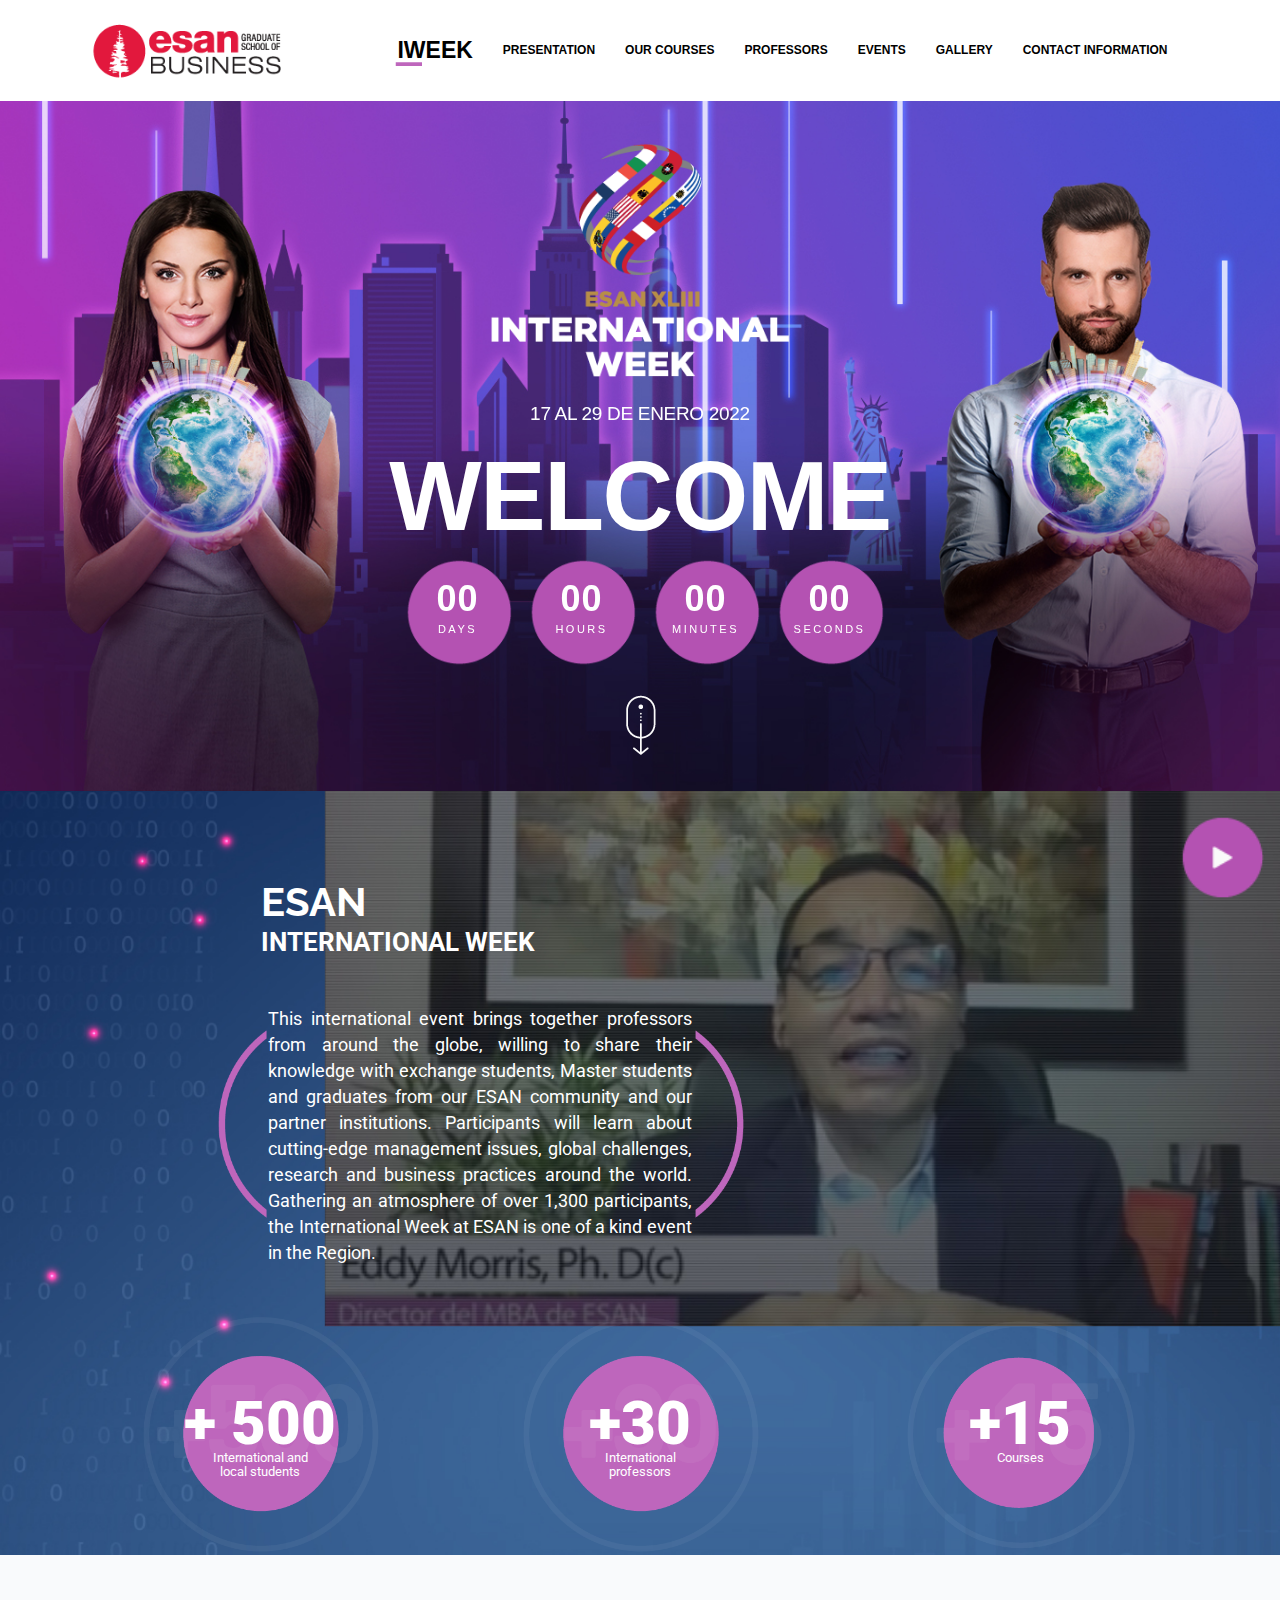
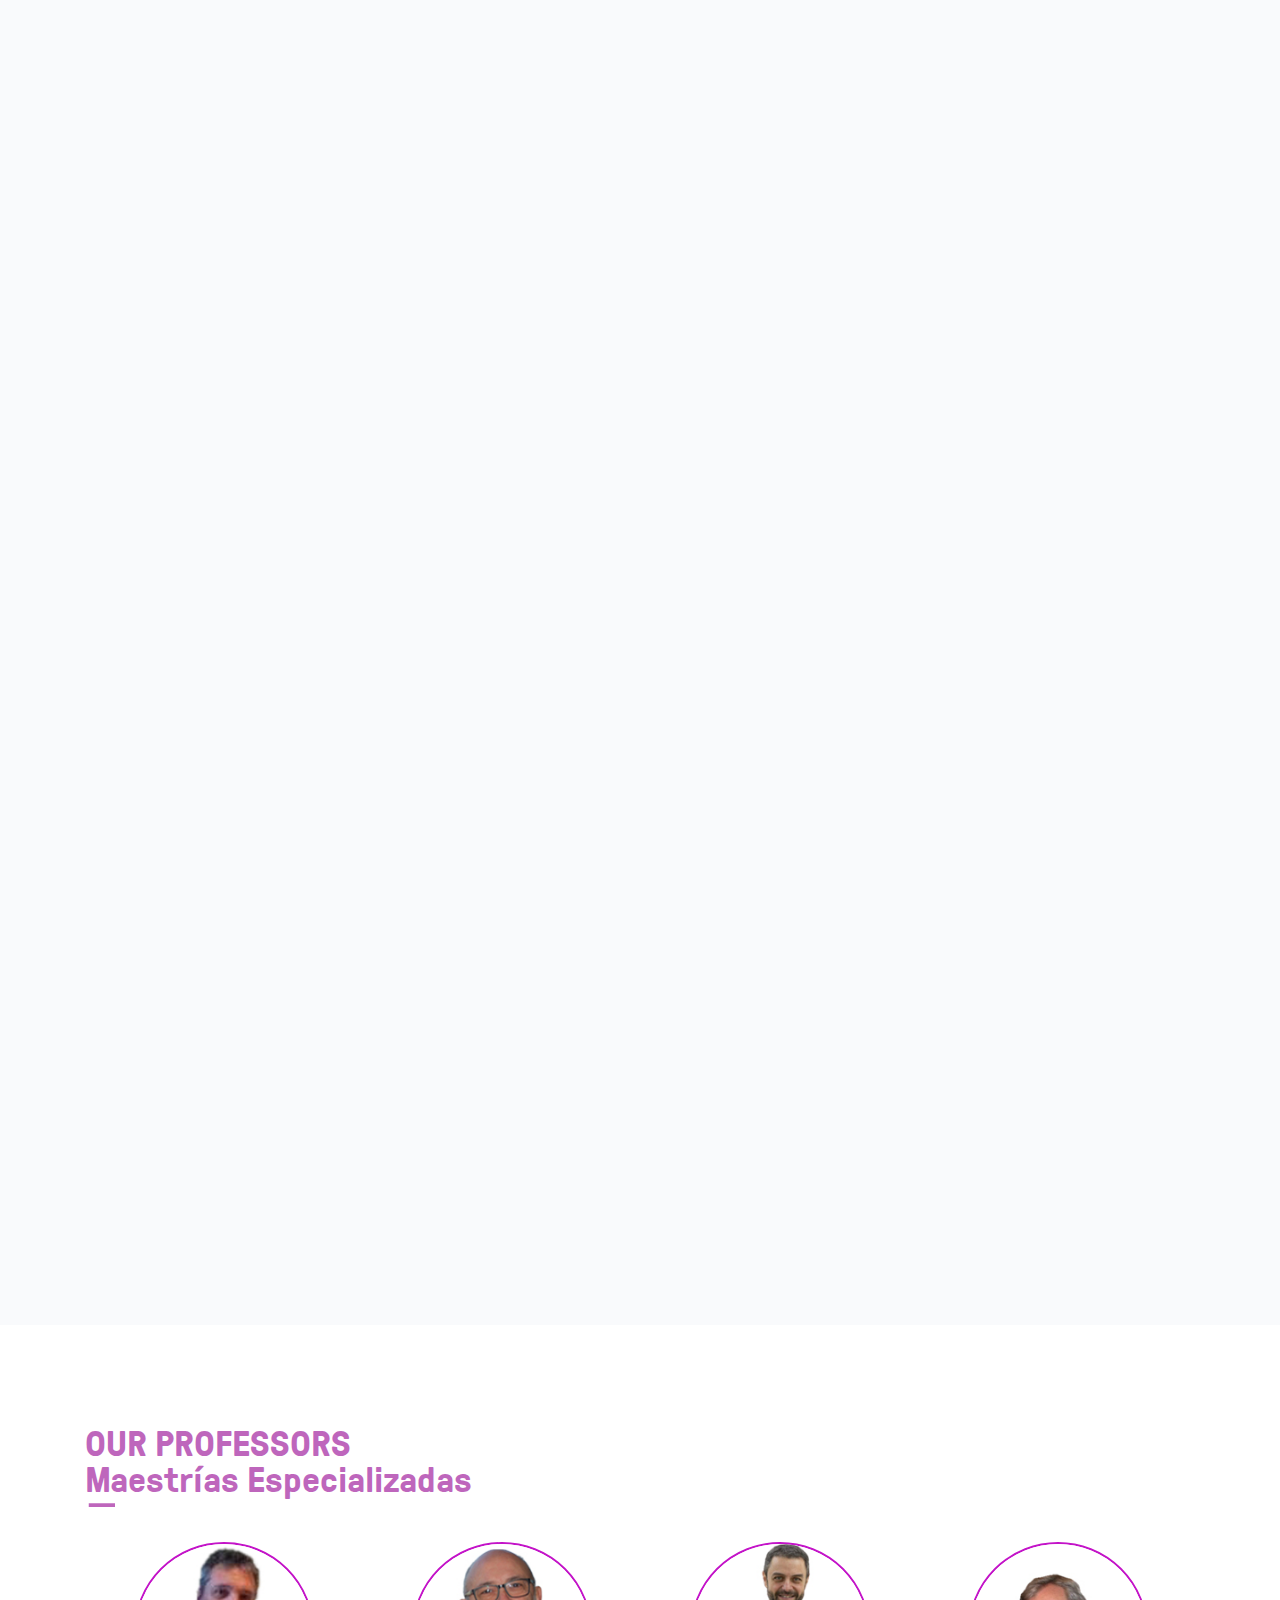
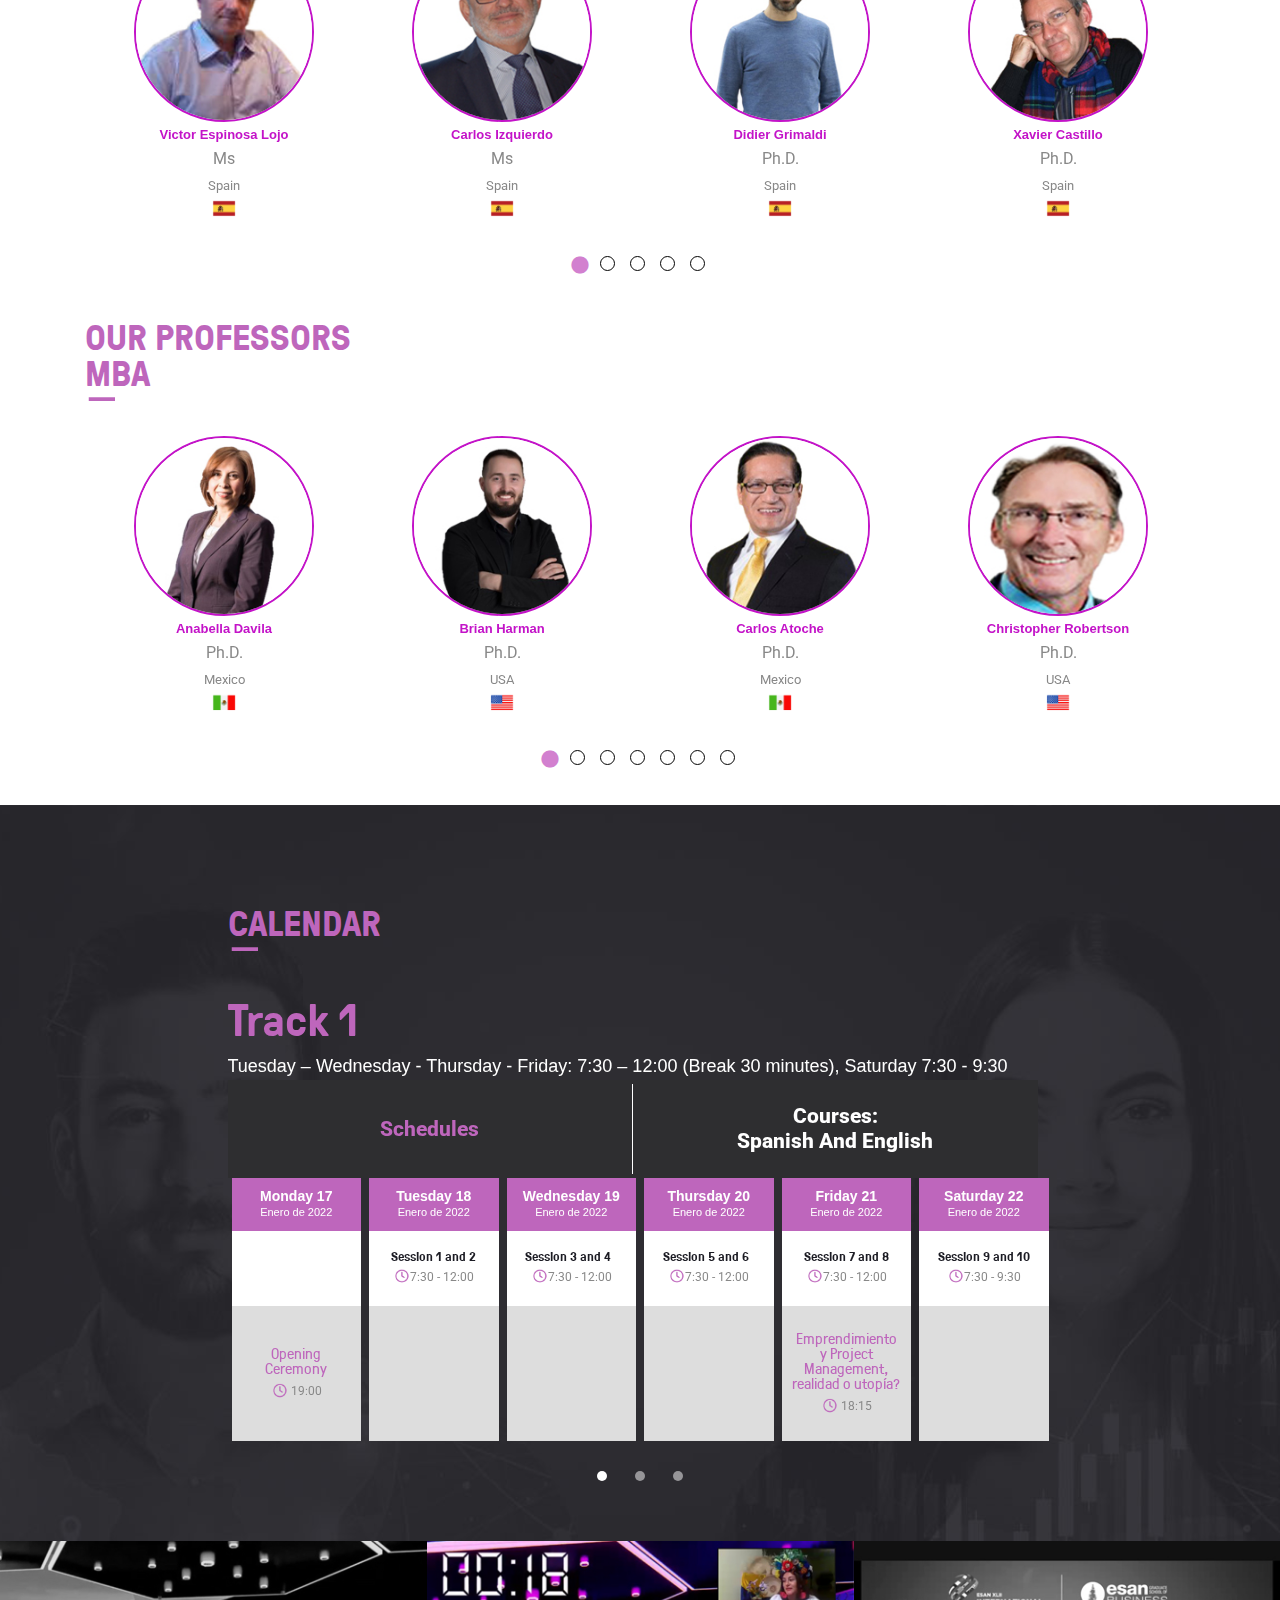
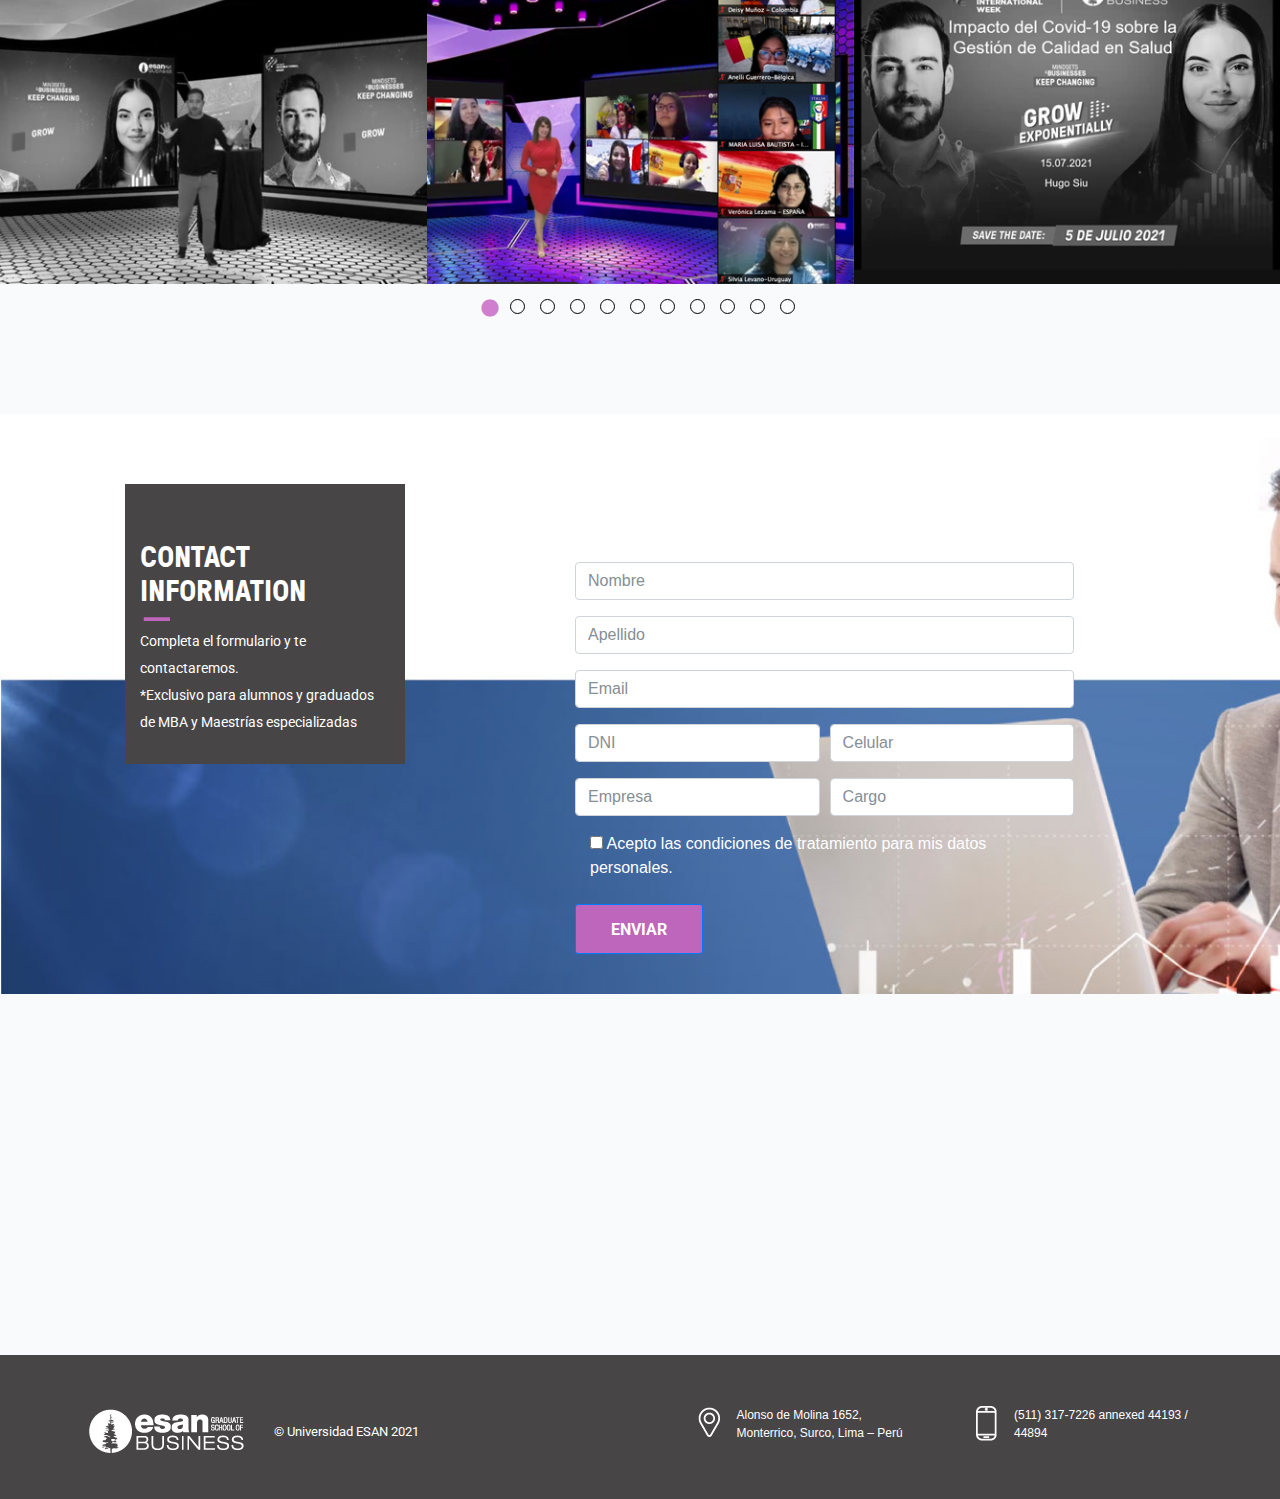
==== commit cd5d8f92: "changes" ====
--- a/index.html
+++ b/index.html
@@ -1,2401 +1,2384 @@
+
+
 <!DOCTYPE html>
 <html lang="en">
 
 <head>
-  <!-- Basic Page Needs ================================================== -->
-  <meta charset="utf-8">
-
-  <!-- Mobile Specific Metas ================================================== -->
-  <meta http-equiv="X-UA-Compatible" content="IE=edge">
-  <meta name="viewport" content="width=device-width, initial-scale=1.0, user-scalable=0">
-
-  <!-- Site Title -->
-  <title>ESAN | International Week</title>
-
-
-
-  <!-- CSS
+   <!-- Basic Page Needs ================================================== -->
+   <meta charset="utf-8">
+
+   <!-- Mobile Specific Metas ================================================== -->
+   <meta http-equiv="X-UA-Compatible" content="IE=edge">
+   <meta name="viewport" content="width=device-width, initial-scale=1.0, user-scalable=0">
+
+   <!-- Site Title -->
+   <title>ESAN | International Week</title>
+
+
+
+   <!-- CSS
          ================================================== -->
-  <!-- Bootstrap -->
-  <link rel="stylesheet" href="css/bootstrap.min.css">
-
-  <!-- FontAwesome -->
-  <link rel="stylesheet" href="css/font-awesome.min.css">
-  <!-- Animation -->
-  <link rel="stylesheet" href="css/animate.css">
-  <!-- magnific -->
-  <link rel="stylesheet" href="css/magnific-popup.css">
-  <!-- carousel -->
-  <link rel="stylesheet" href="css/owl.carousel.min.css">
-  <!-- isotop -->
-  <link rel="stylesheet" href="css/isotop.css">
-  <!-- ico fonts -->
-  <link rel="stylesheet" href="css/xsIcon.css">
-  <!-- Template styles-->
-  <link rel="stylesheet" href="css/style.css">
-  <!-- Responsive styles-->
-  <link rel="stylesheet" href="css/responsive.css">
-
-  <link rel="stylesheet" type="text/css" href="slick/slick.css" />
-  <link rel="stylesheet" type="text/css" href="slick/slick-theme.css" />
-
-  <!-- HTML5 shim and Respond.js IE8 support of HTML5 elements and media queries -->
-  <!-- WARNING: Respond.js doesn't work if you view the page via file:// -->
-  <!--[if lt IE 9]>
+   <!-- Bootstrap -->
+   <link rel="stylesheet" href="css/bootstrap.min.css">
+
+   <!-- FontAwesome -->
+   <link rel="stylesheet" href="css/font-awesome.min.css">
+   <!-- Animation -->
+   <link rel="stylesheet" href="css/animate.css">
+   <!-- magnific -->
+   <link rel="stylesheet" href="css/magnific-popup.css">
+   <!-- carousel -->
+   <link rel="stylesheet" href="css/owl.carousel.min.css">
+   <!-- isotop -->
+   <link rel="stylesheet" href="css/isotop.css">
+   <!-- ico fonts -->
+   <link rel="stylesheet" href="css/xsIcon.css">
+   <!-- Template styles-->
+   <link rel="stylesheet" href="css/style.css">
+   <!-- Responsive styles-->
+   <link rel="stylesheet" href="css/responsive.css">
+
+   <link rel="stylesheet" type="text/css" href="slick/slick.css" />
+   <link rel="stylesheet" type="text/css" href="slick/slick-theme.css" />
+
+   <!-- HTML5 shim and Respond.js IE8 support of HTML5 elements and media queries -->
+   <!-- WARNING: Respond.js doesn't work if you view the page via file:// -->
+   <!--[if lt IE 9]>
       <script src="https://oss.maxcdn.com/html5shiv/3.7.2/html5shiv.min.js"></script>
       <script src="https://oss.maxcdn.com/respond/1.4.2/respond.min.js"></script>
       <![endif]-->
-  <!-- Google Tag Manager -->
-  <noscript><iframe src="//www.googletagmanager.com/ns.html?id=GTM-KTDGS9" height="0" width="0"
-      style="display:none;visibility:hidden"></iframe></noscript>
-  <script>(function (w, d, s, l, i) {
-      w[l] = w[l] || []; w[l].push({
-        'gtm.start':
-          new Date().getTime(), event: 'gtm.js'
-      }); var f = d.getElementsByTagName(s)[0],
-        j = d.createElement(s), dl = l != 'dataLayer' ? '&l=' + l : ''; j.async = true; j.src =
-          '//www.googletagmanager.com/gtm.js?id=' + i + dl; f.parentNode.insertBefore(j, f);
-    })(window, document, 'script', 'dataLayer', 'GTM-KTDGS9');</script>
-  <!-- End Google Tag Manager -->
+<!-- Google Tag Manager -->
+<noscript><iframe src="//www.googletagmanager.com/ns.html?id=GTM-KTDGS9"
+height="0" width="0" style="display:none;visibility:hidden"></iframe></noscript>
+<script>(function(w,d,s,l,i){w[l]=w[l]||[];w[l].push({'gtm.start':
+new Date().getTime(),event:'gtm.js'});var f=d.getElementsByTagName(s)[0],
+j=d.createElement(s),dl=l!='dataLayer'?'&l='+l:'';j.async=true;j.src=
+'//www.googletagmanager.com/gtm.js?id='+i+dl;f.parentNode.insertBefore(j,f);
+})(window,document,'script','dataLayer','GTM-KTDGS9');</script>
+<!-- End Google Tag Manager -->
 </head>
 
 <body>
-  <div class="body-inner">
-    <!-- Header start -->
-    <header id="header" class="header header  h-transparent2">
-      <div class="container">
-        <div class="row justify-content-between align-items-center">
-          <div class="col-lg-3 col-6">
-            <!-- logo-->
-            <a class="navbar-brand logo" href="index.html">
-              <img src="images/logos/logo-alt.png" alt="" class="img-fluid" style="width: 206px;">
-            </a>
-          </div><!-- end col -->
-
-          <div class="col-lg-9">
-            <nav class="navbar navbar-expand-lg navbar-light text-center justify-content-end">
-
-              <button class="navbar-toggler" type="button" data-toggle="collapse" data-target="#navbarNavDropdown"
-                aria-controls="navbarNavDropdown" aria-expanded="false" aria-label="Toggle navigation">
-                <span class="navbar-toggler-icon"><i class="icon icon-menu"></i></span>
-              </button>
-              <div class="collapse navbar-collapse justify-content-center" id="navbarNavDropdown">
-                <ul class="navbar-nav">
-                  <li class="dropdown nav-item active d-flex align-items-center ">
-                    <a class="ts-scroll" href="#HOME">IWEEK</a>
-
-                  </li>
-                  <li class="dropdown nav-item d-flex align-items-center">
-                    <a class="ts-scroll" href="#PRESENTATION">presentation</a>
-                  </li>
-                  <li class="dropdown nav-item d-flex align-items-center">
-                    <a class="ts-scroll" href="#OUR-COURSES">our courses</a>
-                  </li>
-                  <li class="nav-item dropdown d-flex align-items-center">
-                    <a class="ts-scroll" href="#PROFESSORS">professors</a>
-                  </li>
-                  <li class="nav-item dropdown d-flex align-items-center">
-                    <a class="ts-scroll" href="#EVENTS">events</a>
-                  </li>
-                  <li class="nav-item dropdown d-flex align-items-center">
-                    <a class="ts-scroll" href="#GALLERY">gallery</a>
-                  </li>
-
-                  <li class="nav-item dropdown d-flex align-items-center">
-                    <a class="ts-scroll" href="#CONTACT-INFORMATION">contact information</a>
-                  </li>
-                </ul>
-              </div>
-            </nav>
-          </div>
-
-        </div>
-
-      </div><!-- container end-->
-    </header>
-    <!--/ Header end -->
-
-    <!-- banner start-->
-    <section class="hero-area banner-6"
-      style="background-image: url(./images/banner/KV_IWESAN-Landing.jpg); background-position: bottom; background-size: cover;"
-      id="HOME">
-      <div class="banner-item d-flex align-self-end justify-content-center">
-
-        <div class="container  d-flex justify-content-center ">
-          <div class="row d-flex justify-content-center ">
-            <div class="col-lg-12 pt-3 align-items-center d-flex">
-              <div class="banner-content-wrap d-flex   flex-column ">
-                <div class="text-center ">
-                  <img src="images/logos/iweek-logo-2022.png" alt="" class="logo ">
-                </div>
-                <div class="sub-title pt-2">
-                  17 al 29 de enero 2022
-                </div>
-                <div class="banner-title pb-1 pt-2">
-                  WELCOME
-                </div>
-                <div class="sub-title mb-2">
-
-                </div>
-                <div class="countdown wow fadeInUp text-center" data-wow-duration="1.5s" data-wow-delay="800ms"
-                  style="visibility: visible; animation-duration: 1.5s; animation-delay: 800ms; animation-name: fadeInUp;">
-                  <div class="counter-item">
-                    <span class="days">00</span>
-                    <div class="smalltext">Days</div>
-
+   <div class="body-inner">
+      <!-- Header start -->
+      <header id="header" class="header header  h-transparent2">
+         <div class="container">
+            <div class="row justify-content-between align-items-center">
+               <div class="col-lg-3 col-6">
+                  <!-- logo-->
+                  <a class="navbar-brand logo" href="index.html">
+                     <img src="images/logos/logo-alt.png" alt="" class="img-fluid" style="width: 206px;">
+                  </a>
+               </div><!-- end col -->
+
+               <div class="col-lg-9">
+                  <nav class="navbar navbar-expand-lg navbar-light text-center justify-content-end">
+
+                     <button class="navbar-toggler" type="button" data-toggle="collapse"
+                        data-target="#navbarNavDropdown" aria-controls="navbarNavDropdown" aria-expanded="false"
+                        aria-label="Toggle navigation">
+                        <span class="navbar-toggler-icon"><i class="icon icon-menu"></i></span>
+                     </button>
+                     <div class="collapse navbar-collapse justify-content-center" id="navbarNavDropdown">
+                        <ul class="navbar-nav">
+                           <li class="dropdown nav-item active d-flex align-items-center ">
+                              <a class="ts-scroll" href="#HOME">IWEEK</a>
+
+                           </li>
+                           <li class="dropdown nav-item d-flex align-items-center">
+                              <a class="ts-scroll" href="#PRESENTATION">presentation</a>
+                           </li>
+                           <li class="dropdown nav-item d-flex align-items-center">
+                              <a class="ts-scroll" href="#OUR-COURSES">our courses</a>
+                           </li>
+                           <li class="nav-item dropdown d-flex align-items-center">
+                              <a class="ts-scroll" href="#PROFESSORS">professors</a>
+                           </li>
+                           <li class="nav-item dropdown d-flex align-items-center">
+                              <a class="ts-scroll" href="#EVENTS">events</a>
+                           </li>
+                           <li class="nav-item dropdown d-flex align-items-center">
+                              <a class="ts-scroll" href="#GALLERY">gallery</a>
+                           </li>
+                         
+                           <li class="nav-item dropdown d-flex align-items-center">
+                              <a class="ts-scroll" href="#CONTACT-INFORMATION">contact information</a>
+                           </li>
+                        </ul>
+                     </div>
+                  </nav>
+               </div>
+
+            </div>
+
+         </div><!-- container end-->
+      </header>
+      <!--/ Header end -->
+
+      <!-- banner start-->
+      <section class="hero-area banner-6"
+         style="background-image: url(./images/banner/KV_IWESAN-Landing.jpg); background-position: bottom; background-size: cover;" id="HOME">
+         <div class="banner-item d-flex align-self-end justify-content-center">
+
+            <div class="container  d-flex justify-content-center ">
+               <div class="row d-flex justify-content-center ">
+                  <div class="col-lg-12 pt-3 align-items-center d-flex">
+                     <div class="banner-content-wrap d-flex   flex-column ">
+                        <div class="text-center ">
+                           <img src="images/logos/iweek-logo-2022.png" alt="" class="logo ">
+                        </div>
+                        <div class="sub-title pt-2" >
+                           17 al 29 de enero 2022
+                        </div>
+                        <div class="banner-title pb-1 pt-2">
+                           WELCOME
+                        </div>
+                        <div class="sub-title mb-2">
+                          
+                        </div>
+                        <div class="countdown wow fadeInUp text-center" data-wow-duration="1.5s" data-wow-delay="800ms" style="visibility: visible; animation-duration: 1.5s; animation-delay: 800ms; animation-name: fadeInUp;">
+                           <div class="counter-item">
+                              <span class="days">00</span>
+                              <div class="smalltext">Days</div>
+
+                           </div>
+                           <div class="counter-item">
+                              <span class="hours">00</span>
+                              <div class="smalltext">Hours</div>
+                           </div>
+                           <div class="counter-item">
+                              <span class="minutes">00</span>
+                              <div class="smalltext">Minutes</div>
+                           </div>
+                           <div class="counter-item">
+                              <span class="seconds">00</span>
+                              <div class="smalltext">Seconds</div>
+                           </div>
+                        </div>
+                        
+                        <div class="ts-mouse d-flex justify-content-center h-100   ">
+                           <a href="#PRESENTATION" class="img-fluid icon-mouse-banner ts-scroll  align-self-end">
+                              <img src="./images/iconos/bottom.png" alt="">
+                           </a>
+                        </div>
+                       
+                       
+                     </div>
+                     <!-- Banner content wrap end -->
+                  </div><!-- col end-->
+               </div><!-- row end-->
+            </div>
+            <!-- Container end -->
+         </div>
+      </section>
+      <!-- banner end-->
+
+
+      <!-- ts funfact start-->
+      <section class="video-section" id="PRESENTATION">
+         <div class="container-fluid container-video pt-0 h-100 d-flex flex-column justify-content-center">
+            <div class="row  ">
+               <div class="col-lg-2 col-md-1 col-sm-1">
+                  &nbsp;
+               </div>
+               <div class="col-lg-5 col-md-6 col-sm-8 col-9 pl-5 pt-5 pb-3">
+                  <div class="txt-video   pb-3">
+                     <h2>
+                        ESAN
+                     </h2>
+                     <h4>
+                        INTERNATIONAL WEEK
+                     </h4>
                   </div>
-                  <div class="counter-item">
-                    <span class="hours">00</span>
-                    <div class="smalltext">Hours</div>
+               </div>
+               <div class="col-lg-5 col-md-5 col-sm-3 col-3 d-flex justify-content-end pt-4">
+                  <a data-toggle="modal" data-target=".bd-example-modal-lg" style="cursor:pointer;"> <img class="shap1 img-fluid" src="images/iconos/video-2.png" alt="" style="width: 85px;" ></a>
+               </div>
+            </div>
+            <div class="row align-self-center ">
+               <div class="col-xl-2 col-md-1">
+                  &nbsp;
+               </div>
+               <div class="col-xl-5 col-md-10 col-12 pl-5 pr-5 h-50">
+                  <div class="txt-video">
+
+                     <p>
+                      
+                      
+                        This international event brings together professors from around the globe, willing to share their knowledge with
+                         exchange students, Master students and graduates from our ESAN community and our partner institutions. Participants will learn
+                         about cutting-edge management issues, global challenges, research and business practices around the world. 
+                         Gathering an atmosphere of over 1,300 participants, the International Week at ESAN is one of a kind event in the Region.
+                     </p>
                   </div>
-                  <div class="counter-item">
-                    <span class="minutes">00</span>
-                    <div class="smalltext">Minutes</div>
+                  <div class="speaker-shap">
+                     <img class="shap2" src="images/shap/shap2.png" alt="" style="max-width: 57px;">
+                     <img class="shap1" src="images/shap/shap1.png" alt="" style="max-width: 57px;">
                   </div>
-                  <div class="counter-item">
-                    <span class="seconds">00</span>
-                    <div class="smalltext">Seconds</div>
+               </div>
+            </div>
+            <div class="row  align-self-stretch pt-5 ">
+               <div class="col ">
+                  <div class="container  ">
+                     <div class="row justify-content-center ">
+                        <div class="col-md-4 col-sm-6 d-flex justify-content-center ">
+                           <div class="ts-single-funfact  " style="background-image: url(images/carousel/500.png); background-repeat: no-repeat;
+                          background-size: contain; background-position: center ; ">
+
+                              <h3 class="funfact-num ">
+                                 +<span class="counterUp" data-counter="500">
+
+                                    500</span></h3>
+                              <h4 class="funfact-title">International and <br>
+                                 local students</h4>
+                           </div>
+                        </div><!-- col end-->
+                        <div class="col-md-4 col-sm-6 d-flex justify-content-center">
+
+                           <div class="ts-single-funfact " style="background-image: url(images/carousel/30-2.png); background-repeat: no-repeat;
+                          background-size: contain; background-position: center;  ">
+                              <h3 class="funfact-num d-flex justify-content-center">+<span class="counterUp"
+                                    data-counter="30">30</span></h3>
+                              <h4 class="funfact-title">International <br>
+                                 professors</h4>
+                           </div>
+                        </div><!-- col end-->
+                        <div class="col-md-4 col-sm-6 d-flex justify-content-center">
+                           <div class="ts-single-funfact " style="background-image: url(images/carousel/15-2.png); background-repeat: no-repeat;
+                          background-size: contain; background-position: center;  ">
+                              <h3 class="funfact-num d-flex justify-content-center">+<span class="counterUp"
+                                    data-counter="15">15</span></h3>
+                              <h4 class="funfact-title">Courses <br>&nbsp;</h4>
+                           </div>
+                        </div><!-- col end-->
+                     </div><!-- row end-->
+                  </div><!-- container end-->
+               </div>
+            </div>
+         </div>
+
+
+      </section>
+
+      <!-- ts funfact end-->
+      <section class="ts-intro-item section-bg" id="OUR-COURSES">
+         <div class="container">
+            <div class="row">
+
+               <div class="col-lg-12">
+                  <div class="row  ">
+                     <div class="col-lg-5 col-md-5 wow fadeInUp d-flex  align-self-TOP pl-4"
+                        data-wow-duration="1.5s" data-wow-delay="400ms"
+                        style="visibility: visible; animation-duration: 1.5s; animation-delay: 400ms; animation-name: fadeInUp;">
+                        <div class="mb-30 single-one">
+
+                           <h3>OUR COURSES</h3>
+                           <p>
+                              Courses to our Master students
+                           </p>
+                           <a href="images/pdf/Brochure_Mobile_Iweek2022_1-5.pdf" class="btn">DOWNLOAD BROCHURE</a>
+                        </div><!-- single intro text end-->
+                     </div>
+                     <div class="col-lg-7 col-md-7 wow fadeInUp d-flex justify-content-center" data-wow-duration="1.5s" data-wow-delay="400ms" style="visibility: visible; animation-duration: 1.5s; animation-delay: 400ms; animation-name: fadeInUp;">
+                        <div class="single-intro-text me mb-30 ">
+                           <div class="card0 ">
+                              <div class="cara one w-100 h-100 ">
+                                 <div style="width: 100%; " class="single-content h-100 d-flex align-items-start justify-content-between flex-direction  flex-column 
+                                 
+                                 ">
+                                   <div class="content-cara">
+                                    <img src="./images/iconos/icono-0.png" alt="" class="img-fluid pl-0 ">
+                                    
+                                   </div>
+                                    <div class="f-btn pt-4 align-self-start ">Read more+
+                                    </div>
+                                 
+                                 </div>
+                              </div>
+                              <div class="cara two w-100 h-100">
+                                 <div style="width: 100%; " class="h-100 d-flex align-items-start flex-direction  flex-column">
+                                    <div class="container pb-0">
+                                       <div class="row">
+                                          <div class="col-7 pl-0 pr-0 d-flex align-items-center">
+                                             <img src="./images/iconos/icono-0.png" alt="" class="maestria pb-4 pt-3">
+                                          </div>
+                                       </div>
+                                    </div>
+                                    <div class="container">
+                                       <div class="row pt-1">
+                                          <div class="col-6 pl-0 pr-2">
+                                             <div class="p-div m-texto">
+                                                <p>Análisis del comportamiento del consumidor</p>
+                                                <p>Distribución Multicanal</p>
+                                                <p>e-Commerce & Omnichannel
+                                                   </p>
+                                                <p>
+                                                   E-Mobile
+                                                </p>   
+                                                <p>Estrategias Corporativas con Stakeholders</p>
+                                                <p>Gestión del riesgo en Supply Chain</p>
+                                                <p>Innovación en la Empresa</p>   
+                                             </div>
+                                          </div>
+                                          <div class="col-6 pl-2 pr-0">
+                                             <div class="p-div m-texto">
+                                                <p>Key Account management y trade marketing
+                                                   </p>
+                                                  <p>Marketing Politico y Manejo de Medios</p> 
+                                                  <p> Metodología de Gestión de Proyectos</p>
+                                                   <p>Seguridad Informática
+                                                   </p>
+                                                   <p>Tendencias en Gestión Tecnológica</p>
+                                                   <p>Tributación Internacional y Precios de Transferencia</p>
+                                                   <p>Valorización de Empresas</p>
+                                             </div>
+                                          </div>
+                                       </div>
+                                    </div>
+                                   
+                                    <div class="f-btn w-100 text-right mt-3 ">&gt;
+                                    </div>
+                                   
+                                 </div>
+                              </div>
+                           </div>
+   
+                        </div><!-- single intro text end-->
+                     </div>
+                   
                   </div>
-                </div>
-
-                <div class="ts-mouse d-flex justify-content-center h-100   ">
-                  <a href="#PRESENTATION" class="img-fluid icon-mouse-banner ts-scroll  align-self-end">
-                    <img src="./images/iconos/bottom.png" alt="">
-                  </a>
-                </div>
-
-
-              </div>
-              <!-- Banner content wrap end -->
-            </div><!-- col end-->
-          </div><!-- row end-->
-        </div>
-        <!-- Container end -->
-      </div>
-    </section>
-    <!-- banner end-->
-
-
-    <!-- ts funfact start-->
-    <section class="video-section" id="PRESENTATION">
-      <div class="container-fluid container-video pt-0 h-100 d-flex flex-column justify-content-center">
-        <div class="row  ">
-          <div class="col-lg-2 col-md-1 col-sm-1">
-            &nbsp;
-          </div>
-          <div class="col-lg-5 col-md-6 col-sm-8 col-9 pl-5 pt-5 pb-3">
-            <div class="txt-video   pb-3">
-              <h2>
-                ESAN
-              </h2>
-              <h4>
-                INTERNATIONAL WEEK
-              </h4>
+                  <div class="row">
+                     
+                     <div class="col-lg-4 col-md-6 wow fadeInUp d-flex justify-content-center" data-wow-duration="1.5s"
+                        data-wow-delay="400ms"
+                        style="visibility: visible; animation-duration: 1.5s; animation-delay: 400ms; animation-name: fadeInUp;">
+                        <div class="single-intro-text mb-30 ">
+                           <div class="card1"  >
+                              <div class="cara one w-100 h-100">
+                                 <div style="width: 100%; " class="single-content h-100 d-flex align-items-start justify-content-between flex-direction  flex-column">
+                                  
+                                    <img src="./images/iconos/icono-1.png" alt="" class="img-fluid">
+                                    <h3 class="ts-title">MARKETING  </h3>
+                                    
+                                    <div class="f-btn pt-4 align-self-start ">Read more+
+                                    </div>
+                                 
+                                 </div>
+                              </div>
+                              <div class="cara two w-100 h-100"  >
+                                 <div style="width: 100%; " class="h-100 d-flex align-items-start flex-direction  flex-column">
+                                    <div class="container pb-2">
+                                       <div class="row">
+                                          <div class="col-7 pl-0 pr-0 d-flex align-items-center">
+                                             <h3 class="ts-title">MARKETING</h3>
+                                          </div>
+                                          <div class="col-5 pl-1 pr-0 text-right">
+                                             
+                                    <img src="./images/iconos/icono-1.png" alt="" >
+                                          </div>
+                                       </div>
+                                    </div>
+                                   
+                                    <div class="p-div">
+                                       <p>Gestión estratégica de la marca
+                                          </p>
+                                       <p>Global marketing management
+                                          </p>
+                                          <p>Sustainable Marketing and Product Strategies
+                                             </p>
+                                    </div>
+                                    <div class="f-btn w-100 text-right ">>
+                                    </div>
+                                   
+                                 </div>
+                              </div>
+                           </div>
+
+                        </div><!-- single intro text end-->
+                     </div>
+                     <div class="col-lg-4 col-md-6 wow fadeInUp d-flex justify-content-center" data-wow-duration="1.5s"
+                        data-wow-delay="400ms"
+                        style="visibility: visible; animation-duration: 1.5s; animation-delay: 400ms; animation-name: fadeInUp;">
+                        <div class="single-intro-text mb-30">
+                           <div class="card2 ">
+                              <div class="cara one w-100 h-100 ">
+                                 <div style="width: 100%; " class="single-content h-100 d-flex align-items-start justify-content-between flex-direction  flex-column">
+                                    <img src="./images/iconos/icono-2.png" alt="" class="img-fluid">
+                                    <h3 class="ts-title">STRATEGY</h3>
+                                    <div class="f-btn pt-4">Read more+
+                                    </div>
+                                 </div>
+                              </div>
+                              <div class="cara two w-100 h-100">
+                                 <div style="width: 100%; " class="h-100 d-flex align-items-start  flex-direction  flex-column">
+                                    <div class="container pb-2">
+                                       <div class="row">
+                                          <div class="col-7 pl-0 pr-0 d-flex align-items-center">
+                                             <h3 class="ts-title">STRATEGY</h3>
+                                          </div>
+                                          <div class="col-5 pl-1 pr-0 text-right">
+                                             
+                                    <img src="./images/iconos/icono-2.png" alt="" >
+                                          </div>
+                                       </div>
+                                    </div>
+                                   <div class="p-div">
+                                   <p>
+                                    Agilidad empresarial, estrategia y modelo de gestión socioeconómica  
+                                   </p>
+                                   <p>
+                                    Gerencia de Servicios
+                                   </p>
+                                   <p>
+                                    Innovación estratégica y capital de riesgo corporativo
+                                   </p>
+                                   <p>
+                                    Strategies for growth and diversification
+                                   </p>
+                                   <p>
+                                    The essentials of global strategy (co-teaching course)
+                                   </p>
+                                   <p>
+                                    Building and Using Balanced Scorecards for Personal and Corporate Success
+                                   </p>
+                                   <p>
+                                    Herramientas para la implementación exitosa de la estrategia de negocios
+                                    
+                                   </p>
+                                   <p>
+                                    Building and rebuilding the Firm through Resource-Based Strategy
+                                    
+                                   </p>
+                           
+                                   </div>
+                                    <div class="f-btn w-100 text-right">>
+                                    </div>
+                                   
+                                 </div>
+                              </div>
+                           </div>
+                        </div><!-- single intro text end-->
+                     </div><!-- col end-->
+                     <div class="col-lg-4 col-md-6 wow fadeInUp d-flex justify-content-center" data-wow-duration="1.5s"
+                        data-wow-delay="500ms"
+                        style="visibility: visible; animation-duration: 1.5s; animation-delay: 500ms; animation-name: fadeInUp;">
+                        <div class="single-intro-text mb-30">
+                           <div class="card3">
+                              <div class="cara one w-100 h-100">
+                                 <div style="width: 100%; " class="single-content h-100 d-flex align-items-start justify-content-between flex-direction  flex-column">
+                                    <img src="./images/iconos/icono-3.png" alt="" class="img-fluid">
+                                    <h3 class="ts-title">INNOVATION & IT</h3>
+                                    <div class="f-btn pt-4">Read more+
+                                    </div>
+                                 </div>
+                              </div>
+                              <div class="cara two w-100 h-100">
+                                 <div style="width: 100%; " class="h-100 d-flex align-items-start  flex-direction  flex-column">
+                                    <div class="container pb-2">
+                                       <div class="row">
+                                          <div class="col-7 pl-0 pr-0 d-flex align-items-center">
+                                             <h3 class="ts-title">INNOVATION & IT</h3>
+                                          </div>
+                                          <div class="col-5 pl-1 pr-0 text-right">
+                                             
+                                    <img src="./images/iconos/icono-3.png" alt="" >
+                                          </div>
+                                       </div>
+                                    </div>
+                                   
+                                    <div class="p-div">
+                                      <p>
+                                       Management of Big Data and analytics in the modern organization
+
+                                      </p>
+                                      <p>
+                                       Tecnologías de información y la sociedad digital
+                                      </p>
+                                      <p>
+                                       Gestión de operaciones 4.0 y el internet de las cosas
+
+                                      </p>
+                                    </div>
+                                    <div class="f-btn w-100 text-right">>
+                                    </div>
+                                 </div>
+                              </div>
+                           </div>
+                        </div><!-- single intro text end-->
+
+                     </div><!-- col end-->
+                     <div class="col-lg-4 col-md-6 wow fadeInUp d-flex justify-content-center" data-wow-duration="1.5s"
+                        data-wow-delay="600ms"
+                        style="visibility: visible; animation-duration: 1.5s; animation-delay: 600ms; animation-name: fadeInUp;">
+                        <div class="single-intro-text mb-30">
+                           <div class="card4 ">
+                              <div class="cara one w-100 h-100">
+                                 <div style="width: 100%; " class="single-content h-100 d-flex align-items-start justify-content-between flex-direction  flex-column">
+                                    <img src="./images/iconos/icono-4.png" alt="" class="img-fluid">
+                                    <h3 class="ts-title">MANAGEMENT & HR
+                                       </h3>
+                                    <div class="f-btn pt-4">Read more+
+                                    </div>
+                                 </div>
+                              </div>
+                              <div class="cara two w-100 h-100">
+                                 <div style="width: 100%; " class="h-100 d-flex align-items-start  flex-direction  flex-column">
+                                    <div class="container pb-2">
+                                       <div class="row">
+                                          <div class="col-7 pl-0 pr-0 d-flex align-items-center">
+                                             <h3 class="ts-title">MANAGEMENT & HR</h3>
+                                          </div>
+                                          <div class="col-5 pl-1 pr-0 text-right">
+                                             
+                                    <img src="./images/iconos/icono-4.png" alt="" >
+                                          </div>
+                                       </div>
+                                    </div>
+                                    
+                                    <div class="p-div">
+                                      <p>
+                                       Cultura organizacional y gestión del cambio
+                                       
+                                      </p>
+                                      <p>
+                                       Organizational change: the cameleon way
+                                      </p>
+                                      <p>
+                                      Liderazgo por Mercadotecnia de servicios: como diseñar y entregar un servicio excepcional 
+                                      </p>
+                                      <p>Reconciliación del lado oscuro de recursos humanos
+                                       </p>
+                                       <p>
+                                          Storytelling for leaders
+                                       </p>
+                                    </div>
+                                    <div class="f-btn w-100 text-right">>
+                                    </div>
+                                 </div>
+                              </div>
+                           </div>
+                        </div><!-- single intro text end-->
+                     </div><!-- col end-->
+                     <div class="col-lg-4 col-md-6 wow fadeInUp d-flex justify-content-center" data-wow-duration="1.5s"
+                        data-wow-delay="700ms"
+                        style="visibility: visible; animation-duration: 1.5s; animation-delay: 700ms; animation-name: fadeInUp;">
+                        <div class="single-intro-text mb-30">
+                           <div class="card5 ">
+                              <div class="cara one w-100 h-100">
+                                 <div style="width: 100%; " class="single-content h-100 d-flex align-items-start justify-content-between flex-direction  flex-column">
+                                    
+                                    <img src="./images/iconos/icono-5.png" alt="" class="img-fluid">
+                                    <h3 class="ts-title">BUSINESS & ENTREPRENEURSHIP
+                                       </h3>
+                                    <div class="f-btn ">Read more+
+                                    </div>
+                                 </div>
+                              </div>
+                              <div class="cara two w-100 h-100">
+                                 <div style="width: 100%; " class="h-100 d-flex align-items-start flex-direction  flex-column">
+                                    <div class="container pb-2">
+                                       <div class="row">
+                                          <div class="col-7 pl-0 pr-0 d-flex align-items-center">
+                                             <h3 class="ts-title">BUSINESS & ENTREPRENEURSHIP</h3>
+                                          </div>
+                                          <div class="col-5 pl-1 pr-0 text-right">
+                                             
+                                    <img src="./images/iconos/icono-5.png" alt="" >
+                                          </div>
+                                       </div>
+                                    </div>
+                                    <div class="p-div">
+                                     <p>
+                                       International business development in a post Covid world
+                                     </p>
+                                     <p>
+                                       Competitividad Internacional
+                                       
+                                     </p>
+                                     <p>
+                                       Designing an entrepreneurial organization
+                                     </p>
+                                     <p>Fundamentals of Family Business
+                                       </p>
+                                       <p>
+                                          Workshop de innovación para los negocios: MENTES CREATIVAS
+                                       </p>
+                                     
+                                    </div>
+                                    <div class="f-btn w-100 text-right ">>
+                                    </div>
+                                 </div>
+                              </div>
+                           </div>
+                        </div><!-- single intro text end-->
+                     </div><!-- col end-->
+                     <div class="col-lg-4 col-md-6 wow fadeInUp d-flex justify-content-center" data-wow-duration="1.5s"
+                     data-wow-delay="700ms"
+                     style="visibility: visible; animation-duration: 1.5s; animation-delay: 700ms; animation-name: fadeInUp;">
+                     <div class="single-intro-text mb-30">
+                        <div class="card6 ">
+                           <div class="cara one w-100 h-100">
+                              <div style="width: 100%; " class="single-content h-100 d-flex align-items-start justify-content-between flex-direction  flex-column">
+                                 <img src="./images/iconos/icono-6.png" alt="" class="img-fluid">
+                                 <h3 class="ts-title">FINANCE
+                                    </h3>
+                                 <div class="f-btn ">Read more+
+                                 </div>
+                              </div>
+                           </div>
+                           <div class="cara two w-100 h-100">
+                              <div style="width: 100%; " class="h-100 d-flex align-items-start  flex-direction  flex-column">
+                                 <div class="container pb-2">
+                                    <div class="row">
+                                       <div class="col-7 pl-0 pr-0 d-flex align-items-center">
+                                          <h3 class="ts-title">FINANCE</h3>
+                                       </div>
+                                       <div class="col-5 pl-1 pr-0 text-right">
+                                          
+                                 <img src="./images/iconos/icono-6.png" alt="" >
+                                       </div>
+                                    </div>
+                                 </div>
+                                 <div class="p-div">
+                                    <p>Finanzas Comportamentales
+                                       
+                                    </p>
+                                  
+                                 </div>
+                                 <div class="f-btn w-100 text-right">>
+                                 </div>
+                              </div>
+                           </div>
+                        </div>
+                     </div><!-- single intro text end-->
+                  </div><!-- col end-->
+                  </div>
+               </div><!-- col end-->
+
+            </div><!-- row end-->
+         </div><!-- container end-->
+      </section>
+     
+      <section id="PROFESSORS" class="ts-speakers speaker-classic">
+         <div class="container">
+            <div class="row">
+               <div class="col-xl-12 mx-auto">
+                  <h2 class="section-title ">
+                     OUR PROFESSORS <br> Maestrías Especializadas
+                  </h2>
+                  <div class="center2">
+                     <div class="mb-4"> <img src="images/profesores/ME/Victor_Espinosa.jpg" alt="" class="img-expositor">
+                        <strong>Victor Espinosa Lojo  </strong>
+                        <p>Ms</p>
+                        <p><small>Spain</small></p>
+                        <img src="images/banderas/spain.png" alt="" class="text-center" style="width: 24px; margin-left: auto; margin-right: auto;">
+   
+                
+                       
+                       
+                     </div>
+                     <div class="mb-4"> <img src="images/profesores/ME/Carlos_Izquierdo.jpg" alt="" class=" img-expositor">
+                        <strong>Carlos Izquierdo</strong>
+                        <p>Ms</p>
+                        <p><small>Spain</small></p>
+                        <img src="images/banderas/spain.png" alt="" class="text-center" style="width: 24px; margin-left: auto; margin-right: auto;">
+                       
+                     
+                        
+                       
+                     </div>
+      
+                     <div class="mb-4"> <img src="images/profesores/ME/Didier_Grimaldi.jpg" alt="" class="img-expositor">
+                        <strong>Didier Grimaldi</strong>
+                        <p>Ph.D.</p>
+                        <p><small>Spain</small></p>
+                        <img src="images/banderas/spain.png" alt="" class="text-center" style="width: 24px; margin-left: auto; margin-right: auto;">
+                     
+                       
+                     </div>
+                     <div class="mb-4"> <img src="images/profesores/ME/Xavier_Castillo.jpg" alt="" class="img-expositor">
+                        <strong>Xavier Castillo</strong>
+                        <p>Ph.D.</p>
+                        <p><small>Spain</small></p>
+                        <img src="images/banderas/spain.png" alt="" class="text-center" style="width: 24px; margin-left: auto; margin-right: auto;">
+                       
+                       
+                     </div>
+                     <div class="mb-4"> <img src="images/profesores/ME/Carlos_Izquierdo.jpg" alt="" class="img-expositor">
+                        <strong>Carlos Izquierdo</strong>
+                        <p>Ms</p>
+                        <p><small>Spain</small></p>
+                        <img src="images/banderas/spain.png" alt="" class="text-center" style="width: 24px; margin-left: auto; margin-right: auto;">
+                        
+                     
+                     </div>
+
+
+                     <div class="mb-4"> <img src="images/profesores/ME/Joan Domenech.jpg" alt="" class=" img-expositor">
+                        <strong>Joan Domenech</strong>
+                        <p>Ms</p>
+                        <p><small>Spain</small></p>
+                        <img src="images/banderas/spain.png" alt="" class="text-center" style="width: 24px; margin-left: auto; margin-right: auto;">
+                        
+                     </div>
+                     <div class="mb-4"> <img src="images/profesores/ME/Xavier_Vazquez.jpg" alt="" class=" img-expositor">
+                        <strong>Xavier Vazquez </strong>
+                        <p>Ph.D.</p>
+                        <p><small>Spain</small></p>
+                        <img src="images/banderas/spain.png" alt="" class="text-center" style="width: 24px; margin-left: auto; margin-right: auto;">
+                        
+                     </div>
+                     <div class="mb-4"> <img src="images/profesores/ME/Alexandre_Almeida_Sousa.jpg" alt="" class="img-expositor">
+                        <strong>Alexander De Souza Almeida </strong>
+                        <p>Ms</p>
+                        <p><small>Brazil</small></p>
+                        <img src="images/banderas/brazil.png" alt="" class="text-center" style="width: 24px; margin-left: auto; margin-right: auto;">
+                       
+                     </div>
+                     <div class="mb-4"> <img src="images/profesores/ME/Fernando_Merino_De_Lucas.jpg" alt="" class="img-expositor">
+                        <strong>Fernando Merino</strong>
+                        <p style="line-height:20px">Ph.D.</p>
+                        <p><small>Spain</small></p>
+                        <img src="images/banderas/spain.png" alt="" class="text-center" style="width: 24px; margin-left: auto; margin-right: auto;">
+                        
+                        
+                     </div>
+                     <div class="mb-4"> <img src="images/profesores/ME/Miguel_Angel_Lopez_Gomez.jpg" alt="" class="img-expositor">
+                        <strong>Miguel Angel Lopez</strong>
+                        <p style="line-height:20px">Ph.D.</p>
+                        <p><small>Spain</small></p>
+                        <img src="images/banderas/spain.png" alt="" class="text-center" style="width: 24px; margin-left: auto; margin-right: auto;">
+                        
+                        
+                     
+                     </div>
+
+                     
+                     <div class="mb-4"> <img src="images/profesores/ME/Myriam_Martinez.jpg" alt="" class="img-expositor">
+                        <strong>Miriam Martinez </strong>
+                        <p style="line-height:20px">Ph.D.</p>
+                        <p><small>Spain</small></p>
+                        <img src="images/banderas/spain.png" alt="" class="text-center" style="width: 24px; margin-left: auto; margin-right: auto;">
+                       
+                     
+                     </div>
+                     <div class="mb-4"> <img src="images/profesores/ME/Jorge_Bullemore.jpg" alt="" class="img-expositor">
+                        <strong>Jorge Bullemore</strong>
+                        <p style="line-height:20px">Ph.D.</p>
+                        <p><small>Chile</small></p>
+                        <img src="images/banderas/chile.png" alt="" class="text-center" style="width: 24px; margin-left: auto; margin-right: auto;">
+                       
+                        
+                        </div>
+                        <div class="mb-4">
+                           <img src="images/profesores/ME/Jesus_Hernandez.jpg" alt="" class="img-expositor">
+                           <strong>Jesús Hernandez</strong>
+                           <p>Ph.D.</p>
+                           <p><small>Spain</small></p>
+                           <img src="images/banderas/spain.png" alt="" class="text-center" style="width: 24px; margin-left: auto; margin-right: auto;">
+                            
+                           </div>
+                           <div class="mb-4"> 
+                              <img src="images/profesores/ME/Maximiliano_Aguiar.jpg" alt="" class="img-expositor">
+                              <strong>Maximiliano Aguiar</strong>
+                              <p>Magister</p>
+                              <p><small>Argentina</small></p>
+                              <img src="images/banderas/argentina.png" alt="" class="text-center" style="width: 24px; margin-left: auto; margin-right: auto;">
+                               
+                              </div>
+                              <div class="mb-4"> 
+                                 <img src="images/profesores/ME/Agustin_Lopez_Quesada.jpg" alt="" class="img-expositor">
+                                 <strong>Agustin Lopez Quesada</strong>
+                                 <p>Ph.D.</p>
+                                 <p><small>Spain</small></p>
+                                 <img src="images/banderas/spain.png" alt="" class="text-center" style="width: 24px; margin-left: auto; margin-right: auto;">
+                                  
+                                 </div>
+                                 <div class="mb-4"> 
+                                    <img src="images/profesores/ME/Concha-Gaudo.jpg" alt="" class="img-expositor">
+                                    <strong>Concha Gaudo Fernando</strong>
+                                    <p>Mg</p>
+                                    <p><small>Spain</small></p>
+                                    <img src="images/banderas/spain.png" alt="" class="text-center" style="width: 24px; margin-left: auto; margin-right: auto;">
+                                     
+                                    </div>     
+                                    <div class="mb-4"> 
+                                       <img src="images/profesores/ME/Joan-Carles-Peiro.jpg" alt="" class="img-expositor">
+                                       <strong>Joan Carles Peiro</strong>
+                                       <p>Ph.D.</p>
+                                       <p><small>Spain</small></p>
+                                       <img src="images/banderas/spain.png" alt="" class="text-center" style="width: 24px; margin-left: auto; margin-right: auto;">
+                                        
+                                       </div>      
+                                       <div class="mb-4"> 
+                                          <img src="images/profesores/ME/Fernando-Marco-Faderna.jpg" alt="" class="img-expositor">
+                                          <strong>Fernando Marco Faderna</strong>
+                                          <p>Ph.D.</p>
+                                          <p><small>Spain</small></p>
+                                          <img src="images/banderas/spain.png" alt="" class="text-center" style="width: 24px; margin-left: auto; margin-right: auto;">
+                                           
+                                          </div>        
+                                
+                     </div>
+                     
+                 
+               </div><!-- col end-->
             </div>
-          </div>
-          <div class="col-lg-5 col-md-5 col-sm-3 col-3 d-flex justify-content-end pt-4">
-            <a data-toggle="modal" data-target=".bd-example-modal-lg" style="cursor:pointer;"> <img
-                class="shap1 img-fluid" src="images/iconos/video-2.png" alt="" style="width: 85px;"></a>
-          </div>
-        </div>
-        <div class="row align-self-center ">
-          <div class="col-xl-2 col-md-1">
-            &nbsp;
-          </div>
-          <div class="col-xl-5 col-md-10 col-12 pl-5 pr-5 h-50">
-            <div class="txt-video">
-
-              <p>
-
-
-                This international event brings together professors from around the globe, willing to share their
-                knowledge with
-                exchange students, Master students and graduates from our ESAN community and our partner institutions.
-                Participants will learn
-                about cutting-edge management issues, global challenges, research and business practices around the
-                world.
-                Gathering an atmosphere of over 1,300 participants, the International Week at ESAN is one of a kind
-                event in the Region.
-              </p>
+            
+            <div class="row">
+               <div class="col-xl-12">
+                  <h2 class="section-title pt-5 ">
+                     OUR PROFESSORS <br> MBA
+                  </h2>
+                  <div class="center3">
+                     <div class="mb-4"> <img src="images/profesores/MBA/Anabella_Davila.jpg" alt="" class="img-expositor">
+                        <strong>Anabella Davila  </strong>
+                        <p>Ph.D.</p>
+                        <p><small>Mexico</small></p>
+                        <img src="images/banderas/mexico.png" alt="" class="text-center" style="width: 24px; margin-left: auto; margin-right: auto;">
+   
+                
+                       
+                       
+                     </div>
+                     <div class="mb-4"> <img src="images/profesores/MBA/Brian_Harman.jpg" alt="" class=" img-expositor">
+                        <strong>Brian Harman</strong>
+                        <p>Ph.D.</p>
+                        <p><small>USA</small></p>
+                        <img src="images/banderas/ee-uu.png" alt="" class="text-center" style="width: 24px; margin-left: auto; margin-right: auto;">
+                       
+                     
+                        
+                       
+                     </div>
+      
+                     <div class="mb-4"> <img src="images/profesores/MBA/Carlos_Atoche.jpg" alt="" class="img-expositor">
+                        <strong>Carlos Atoche</strong>
+                        <p>Ph.D.</p>
+                        <p><small>Mexico</small></p>
+                        <img src="images/banderas/mexico.png" alt="" class="text-center" style="width: 24px; margin-left: auto; margin-right: auto;">
+                     
+                       
+                     </div>
+                     <div class="mb-4"> <img src="images/profesores/MBA/Christopher_Robertson.jpg" alt="" class="img-expositor">
+                        <strong>Christopher Robertson</strong>
+                        <p>Ph.D.</p>
+                        <p><small>USA</small></p>
+                        <img src="images/banderas/ee-uu.png" alt="" class="text-center" style="width: 24px; margin-left: auto; margin-right: auto;">
+                       
+                       
+                     </div>
+                     <div class="mb-4"> <img src="images/profesores/MBA/Diego_Agudelo.jpg" alt="" class="img-expositor">
+                        <strong>Diego Agudelo</strong>
+                        <p>Ph.D.</p>
+                        <p><small>Colombia</small></p>
+                        <img src="images/banderas/colombia.png" alt="" class="text-center" style="width: 24px; margin-left: auto; margin-right: auto;">
+                        
+                     
+                     </div>
+
+
+                     <div class="mb-4"> <img src="images/profesores/MBA/Dimeil_Ushana.jpg" alt="" class=" img-expositor">
+                        <strong>Dimeil Ushana</strong>
+                        <p>Ph.D.</p>
+                        <p><small>USA</small></p>
+                        <img src="images/banderas/ee-uu.png" alt="" class="text-center" style="width: 24px; margin-left: auto; margin-right: auto;">
+                        
+                     </div>
+                     <div class="mb-4"> <img src="images/profesores/MBA/Douglas_Miller.jpg" alt="" class=" img-expositor">
+                        <strong>Douglas Miller</strong>
+                        <p>Ph.D.</p>
+                        <p><small>USA</small></p>
+                        <img src="images/banderas/ee-uu.png" alt="" class="text-center" style="width: 24px; margin-left: auto; margin-right: auto;">
+                        
+                     </div>
+                     <div class="mb-4"> <img src="images/profesores/MBA/Flavio_Roberto_Eduardo_Solano_Mendez.jpg" alt="" class="img-expositor">
+                        <strong>Flavio Roberto Eduardo Solano Mendez </strong>
+                        <p>Ph.D.</p>
+                        <p><small>Mexico</small></p>
+                        <img src="images/banderas/mexico.png" alt="" class="text-center" style="width: 24px; margin-left: auto; margin-right: auto;">
+                       
+                     </div>
+                     <div class="mb-4"> <img src="images/profesores/MBA/Geoffrey_Dick.jpg" alt="" class="img-expositor">
+                        <strong>Geoffrey Dick</strong>
+                        <p>Ph.D.</p>
+                        <p><small>Australia</small></p>
+                        <img src="images/banderas/australia.png" alt="" class="text-center" style="width: 24px; margin-left: auto; margin-right: auto;">
+                        
+                        
+                     </div>
+                     <div class="mb-4"> <img src="images/profesores/MBA/Guillermo_rodriguez.jpg" alt="" class="img-expositor">
+                        <strong>Guillermo Rodriguez</strong>
+                        <p>Ph.D.</p>
+                        <p><small>Mexico</small></p>
+                        <img src="images/banderas/mexico.png" alt="" class="text-center" style="width: 24px; margin-left: auto; margin-right: auto;">
+                        
+                        
+                     
+                     </div>
+
+                     
+                     <div class="mb-4"> <img src="images/profesores/MBA/Jorge_Teixeira.jpg" alt="" class="img-expositor">
+                        <strong>Jorge Teixeira </strong>
+                        <p>Ph.D.</p>
+                        <p><small>Brazil</small></p>
+                        <img src="images/banderas/brazil.png" alt="" class="text-center" style="width: 24px; margin-left: auto; margin-right: auto;">
+                       
+                     
+                     </div>
+                     <div class="mb-4"> <img src="images/profesores/MBA/Jose_Luis_Gimenez.jpg" alt="" class="img-expositor">
+                        <strong>Jose Luis Gimenez</strong>
+                        <p>Ph.D.</p>
+                        <p><small>Venezuela</small></p>
+                        <img src="images/banderas/venezuela.png" alt="" class="text-center" style="width: 24px; margin-left: auto; margin-right: auto;">
+                       
+                        
+                        </div>
+                        <div class="mb-4">
+                           <img src="images/profesores/MBA/Juan_Pablo_Torres_Cepeda.jpg" alt="" class="img-expositor">
+                           <strong>Juan Pablo Torres </strong>
+                           <p>Ph.D.</p>
+                           <p><small>Chile</small></p>
+                           <img src="images/banderas/chile.png" alt="" class="text-center" style="width: 24px; margin-left: auto; margin-right: auto;">
+                            
+                           </div>
+                           <div class="mb-4"> 
+                              <img src="images/profesores/MBA/Leandro_Morrillas.jpg" alt="" class="img-expositor">
+                              <strong>Leandro Morrillas</strong>
+                              <p>Ph.D.</p>
+                              <p><small>Brazil</small></p>
+                              <img src="images/banderas/brazil.png" alt="" class="text-center" style="width: 24px; margin-left: auto; margin-right: auto;">
+                               
+                              </div>
+                              <div class="mb-4"> 
+                                 <img src="images/profesores/MBA/Luis_Silva.jpg" alt="" class="img-expositor">
+                                 <strong>Luis Silva</strong>
+                                 <p>Ph.D.</p>
+                                 <p><small>Uruguay</small></p>
+                                 <img src="images/banderas/uruguay.png" alt="" class="text-center" style="width: 24px; margin-left: auto; margin-right: auto;">
+                                  
+                                 </div>
+                                 <div class="mb-4"> 
+                                    <img src="images/profesores/MBA/Mahesh_Rajan.jpg" alt="" class="img-expositor">
+                                    <strong>Mahesh Rajan</strong>
+                                    <p>Ph.D.</p>
+                                    <p><small>USA</small></p>
+                                    <img src="images/banderas/ee-uu.png" alt="" class="text-center" style="width: 24px; margin-left: auto; margin-right: auto;">
+                                     
+                                    </div>   
+                                    <div class="mb-4"> 
+                                       <img src="images/profesores/MBA/Margarita_Nunez.jpg" alt="" class="img-expositor">
+                                       <strong>Margarita Nuñez</strong>
+                                       <p>Ph.D.</p>
+                                       <p><small>Spain</small></p>
+                                       <img src="images/banderas/spain.png" alt="" class="text-center" style="width: 24px; margin-left: auto; margin-right: auto;">
+                                        
+                                       </div>  
+                                       <div class="mb-4"> 
+                                          <img src="images/profesores/MBA/Mark_Govers.jpg" alt="" class="img-expositor">
+                                          <strong>Mark Govers</strong>
+                                          <p>Ph.D.</p>
+                                          <p><small>Netherlands</small></p>
+                                          <img src="images/banderas/netherlands.png" alt="" class="text-center" style="width: 24px; margin-left: auto; margin-right: auto;">
+                                           
+                                          </div>  
+                                          <div class="mb-4"> 
+                                             <img src="images/profesores/MBA/Myriam_Martinez.jpg" alt="" class="img-expositor">
+                                             <strong>Myriam Martinez</strong>
+                                             <p>Ph.D.</p>
+                                             <p><small>Spain</small></p>
+                                             <img src="images/banderas/spain.png" alt="" class="text-center" style="width: 24px; margin-left: auto; margin-right: auto;">
+                                              
+                                             </div>  
+                                             
+                                             
+                                             <div class="mb-4"> 
+                                                <img src="images/profesores/MBA/Osmar_Arandia.jpg" alt="" class="img-expositor">
+                                                <strong>Osmar Arandia</strong>
+                                                <p>Ph.D.</p>
+                                                <p><small>Mexico</small></p>
+                                                <img src="images/banderas/mexico.png" alt="" class="text-center" style="width: 24px; margin-left: auto; margin-right: auto;">
+                                                 
+                                                </div>     
+                                                <div class="mb-4"> 
+                                                   <img src="images/profesores/MBA/Parikshat_Singh_Manhas.jpg" alt="" class="img-expositor">
+                                                   <strong>Parikshat Singh Manhas</strong>
+                                                   <p>Ph.D.</p>
+                                                   <p><small>India</small></p>
+                                                   <img src="images/banderas/india.png" alt="" class="text-center" style="width: 24px; margin-left: auto; margin-right: auto;">
+                                                    
+                                                   </div>   
+                                                   <div class="mb-4"> 
+                                                      <img src="images/profesores/MBA/Renato_De_Freitas.jpg" alt="" class="img-expositor">
+                                                      <strong>Renato de Freitas</strong>
+                                                      <p>Ph.D.</p>
+                                                      <p><small>Portugal</small></p>
+                                                      <img src="images/banderas/portugal.png" alt="" class="text-center" style="width: 24px; margin-left: auto; margin-right: auto;">
+                                                       
+                                                      </div>   
+                                                      <div class="mb-4"> 
+                                                         <img src="images/profesores/MBA/Ronald_Rivas.jpg" alt="" class="img-expositor">
+                                                         <strong>Ronald Rivas</strong>
+                                                         <p>Ph.D.</p>
+                                                         <p><small>USA</small></p>
+                                                         <img src="images/banderas/ee-uu.png" alt="" class="text-center" style="width: 24px; margin-left: auto; margin-right: auto;">
+                                                          
+                                                         </div>   
+                                                         <div class="mb-4"> 
+                                                            <img src="images/profesores/MBA/Sergio_Olavarrieta.jpg" alt="" class="img-expositor">
+                                                            <strong>Sergio Olavarrieta</strong>
+                                                            <p>Ph.D.</p>
+                                                            <p><small>Chile</small></p>
+                                                            <img src="images/banderas/chile.png" alt="" class="text-center" style="width: 24px; margin-left: auto; margin-right: auto;">
+                                                             
+                                                            </div>   
+                                                            <div class="mb-4"> 
+                                                               <img src="images/profesores/MBA/William_Bommer.jpg" alt="" class="img-expositor">
+                                                               <strong>Bill Bommer</strong>
+                                                               <p>Ph.D.</p>
+                                                               <p><small>USA</small></p>
+                                                               <img src="images/banderas/ee-uu.png" alt="" class="text-center" style="width: 24px; margin-left: auto; margin-right: auto;">
+                                                                
+                                                               </div>       
+                                
+                     </div>
+               </div>
+
             </div>
-            <div class="speaker-shap">
-              <img class="shap2" src="images/shap/shap2.png" alt="" style="max-width: 57px;">
-              <img class="shap1" src="images/shap/shap1.png" alt="" style="max-width: 57px;">
-            </div>
-          </div>
-        </div>
-        <div class="row  align-self-stretch pt-5 ">
-          <div class="col ">
-            <div class="container  ">
-              <div class="row justify-content-center ">
-                <div class="col-md-4 col-sm-6 d-flex justify-content-center ">
-                  <div class="ts-single-funfact  " style="background-image: url(images/carousel/500.png); background-repeat: no-repeat;
-                          background-size: contain; background-position: center ; ">
-
-                    <h3 class="funfact-num ">
-                      +<span class="counterUp" data-counter="500">
-
-                        500</span></h3>
-                    <h4 class="funfact-title">International and <br>
-                      local students</h4>
+            <!-- row end-->
+           
+            
+         </div><!-- container end-->
+
+
+      </section>
+      <!-- ts speaker end-->
+
+
+      <!-- ts schedule start-->
+      <section id="EVENTS" class="ts-schedule" style="background-image: url(./images/banner/kv-black-2.jpg); background-size: cover; background-position: center center;">
+         <div class="container">
+            <div class="row">
+               <div class="col-lg-9 mx-auto">
+                  <h2 class="section-title ">
+                     CALENDAR
+
+                  </h2>
+                  <div id="carouselExampleIndicators" class="carousel slide" data-ride="carousel">
+                     <ol class="carousel-indicators">
+                       <li data-target="#carouselExampleIndicators" data-slide-to="0" class="active"></li>
+                       <li data-target="#carouselExampleIndicators" data-slide-to="1"></li>
+                       <li data-target="#carouselExampleIndicators" data-slide-to="2"></li>
+                     </ol>
+                     <div class="carousel-inner">
+                       <div class="carousel-item active">
+                        <div class="container pb-0">
+                           <div class="row d-flex justify-content-center">
+                              <div class="col-lg-12 pl-0">
+                                 <div class="t-schedule">
+                                    Track 1
+                                 </div>
+                                 <div class="subt-schedule">
+                                    Tuesday – Wednesday - Thursday - Friday: 7:30 – 12:00 (Break 30 minutes), Saturday 7:30 - 9:30
+                                 </div>
+      
+                                 <div class="ts-schedule-nav ">
+                                    <ul class="nav nav-tabs justify-content-center" role="tablist"
+                                       style="padding: 4px 0px; background-color: #2E2E30;">
+                                       <li class="nav-item " style="border-right: 1.5px solid #FFFFFF; ">
+                                          <a class="active" title="Click Me" href="#date1" role="tab" data-toggle="tab"
+                                             aria-selected="false">
+                                             <h3 class="number-white">Schedules</h3>
+      
+                                          </a>
+                                       </li>
+                                       <li class="nav-item">
+                                          <a class="" href="#date2" title="Click Me" role="tab" data-toggle="tab"
+                                             aria-selected="true">
+                                             <h3 class="number-white">Courses: <br> Spanish and English
+                                                </h3>
+                                          </a>
+      
+                                       </li>
+      
+      
+                                    </ul>
+                                    <!-- Tab panes -->
+                                 </div>
+      
+                              </div>
+                           </div>
+      
+                        </div>
+      
+                           <div class="container">
+      
+                              <div class="row d-flex justify-content-center">
+                                 <div class="col-lg-12 pl-0 pr-0">
+                                    <div class="tab-content schedule-tabs">
+                                       
+                                       <div role="tabpanel" class="tab-pane active" id="date1">
+                                          <div class="container">
+                                             
+                                             <div class="row row-cols-1 row-cols-md-3 d-flex justify-content-center pb-0">
+                                                <div class="col-xl-2 col-sm-3 col-6 pl-1 pr-1  mb-0">
+                                                  <div class="schedule-listing card h-100">
+                                                   <div class="schedule-slot-time text-center">
+                                                      Monday 17 <br>
+                                                      <small>Enero de 2022</small>
+                                                   </div>
+                                                   <div class="schedule-slot-info ">
+      
+                                                      <div class="schedule-slot-info-content ">
+                                                         <div class="schedule-box vacio">
+                                                         </div>
+                                                      
+                                                         <div class="schedule-box gray">
+                                                            <h3 class="schedule-slot-title light two-title">
+                                                               Opening Ceremony
+                                                            </h3>
+                                                            <p class="hora"> <span><img src="images/iconos/hora.png" alt=""></span> 19:00</p>
+                                                         
+                                                         </div>
+                                                      </div>
+                                                      <!--Info content end -->
+                                                   </div><!-- Slot info end -->
+                                                  </div>
+                                                </div>
+                                                <div class="col-xl-2 col-sm-3 col-6 pl-1 pr-1  mb-0">
+                                                  <div class="schedule-listing card h-100">
+                                                   <div class="schedule-slot-time text-center">
+                                                      Tuesday 18<br>
+                                                      <small>Enero de 2022</small>
+                                                   </div>
+                                                   <div class="schedule-slot-info ">
+      
+                                                      <div class="schedule-slot-info-content ">
+                                                         <div class="schedule-box">
+                                                            <h3 class="schedule-slot-title">
+                                                               Session 1  and 2   
+                                                            </h3>
+                                                            <p class="hora"> <span><img src="images/iconos/hora.png" alt=""></span>7:30 - 12:00</p>
+         
+                                                         </div>
+                                                       
+                                                       <div class="schedule-box gray vacio">
+                                                       </div>
+                                                        
+                                                      </div>
+                                                      <!--Info content end -->
+                                                   </div><!-- Slot info end -->
+                                                  </div>
+                                                </div>
+                                              
+                                              <div class="col-xl-2 col-sm-3 col-6 pl-1 pr-1  mb-0">
+                                                  <div class="schedule-listing card h-100">
+                                                   <div class="schedule-slot-time text-center">
+                                                     Wednesday 19<br>
+                                                      <small>Enero de 2022</small>
+                                                   </div>
+                                                   <div class="schedule-slot-info ">
+      
+                                                      <div class="schedule-slot-info-content ">
+                                                         <div class="schedule-box">
+                                                            <h3 class="schedule-slot-title">
+                                                               Session 3  and 4    
+                                                             </h3>
+                                                           <p class="hora"> <span><img src="images/iconos/hora.png" alt=""></span>7:30 - 12:00</p>                                  
+                                                          
+                                                         </div>
+                                                        <div class="schedule-box gray vacio">
+                                                        </div>                               
+                                                       
+                                                          </div>
+                                                      <!--Info content end -->
+                                                   </div><!-- Slot info end -->
+                                                  </div>
+                                                </div>
+                                              
+                                                <div class="col-xl-2 col-sm-3 col-6 pl-1 pr-1 mb-0">
+                                                   <div class="schedule-listing card h-100">
+                                                    <div class="schedule-slot-time text-center">
+                                                       Thursday 20<br>
+                                                       <small>Enero de 2022</small>
+                                                    </div>
+                                                    <div class="schedule-slot-info ">
+       
+                                                       <div class="schedule-slot-info-content ">
+                                                        <div class="schedule-box ">
+                                                         <h3 class="schedule-slot-title">
+                                                            Session 5  and 6    
+                                                           </h3>
+                                                        <p class="hora"> <span><img src="images/iconos/hora.png" alt=""></span>7:30 - 12:00</p>                                  
+                                                       
+                                                        </div>
+                                                       <div class="schedule-box gray vacio">
+                                                       </div>
+                                                        
+                                                       </div>
+                                                       <!--Info content end -->
+                                                    </div><!-- Slot info end -->
+                                                   </div>
+                                                 </div>
+                                                 <div class="col-xl-2 pl-1 col-sm-3 col-6 pr-1 mb-0">
+                                                   <div class="schedule-listing card h-100">
+                                                    <div class="schedule-slot-time text-center">
+                                                      Friday 21 <br>
+                                                      <small>Enero de 2022</small>
+                                                    </div>
+                                                    <div class="schedule-slot-info ">
+      
+                                                      <div class="schedule-slot-info-content ">
+                                                         <div class="schedule-box">
+                                                            <h3 class="schedule-slot-title">
+                                                               Session 7  and 8 </h3>
+                                                           <p class="hora"> <span><img src="images/iconos/hora.png" alt=""></span>7:30 - 12:00</p>                                  
+                                                          
+                                                         </div>
+                                                       <div class="schedule-box gray ">
+                                                         <h3 class="schedule-slot-title light two-title">
+                                                           Emprendimiento y Project Management, realidad o utopía?
+                                                         </h3>
+                                                         <p class="hora"> <span><img src="images/iconos/hora.png" alt=""></span> 18:15</p>
+                                                      
+                                                       </div>
+                                                      </div>
+                                                        
+                                                       
+                                                      <!--Info content end -->
+                                                   </div><!-- Slot info end -->
+                                                   </div>
+                                                 </div>
+                                     
+                                     <div class="col-xl-2 pl-1 col-sm-3  col-6 pr-1  mb-0">
+                                                  <div class="schedule-listing card h-100">
+                                                   <div class="schedule-slot-time text-center">
+                                                     Saturday 22 <br>
+                                                      <small>Enero de 2022</small>
+                                                   </div>
+                                                   <div class="schedule-slot-info ">
+       
+                                                      <div class="schedule-slot-info-content ">
+                                                        <div class="schedule-box ">
+                                                         <h3 class="schedule-slot-title">
+                                                            Session 9  and 10
+                                                         </h3>
+                                                         <p class="hora"> <span><img src="images/iconos/hora.png" alt=""></span>7:30 - 9:30</p>                                  
+                                                          
+                                                        </div>
+                                                         
+                                                        <div class="schedule-box gray vacio">
+                                                        </div>
+                                                      </div>
+                                                      <!--Info content end -->
+                                                   </div><!-- Slot info end -->
+                                                  </div>
+                                                </div>
+                                                
+                                                 
+                                              </div>
+      
+                                          </div>
+      
+                                       </div>
+                                       <div role="tabpanel" class="tab-pane " id="date2">
+                                          <div class="container">
+                                             
+                                             <div class="row row-cols-1 row-cols-md-3 d-flex justify-content-center">
+                                                <div class="col-lg-6 col-sm-5 mb-4">
+                                                  <div class="schedule-listing card h-100">
+                                                   <div class="schedule-slot-time text-center pt-4 pb-4 ">
+                                                     Track 1 <br>
+                                                     
+                                                   </div>
+                                                   <div class="schedule-slot-info ">
+      
+                                                      <div class="schedule-slot-info-content text-center pb-4 ">
+                                                         <h3 class="schedule-slot-title pt-4 pb-2">
+                                                            Tuesday – Wednesday - Thursday - Friday
+                                                              
+                                                            
+                                                         </h3>
+                                                         <p class="hora pb-0"> <span><img src="images/iconos/hora.png" alt=""></span>  
+                                                            7:30 - 12:00 <br> (Break 30 min)
+                                                         </p>
+                                                         <h3 class="schedule-slot-title pt-3 pb-2">
+                                                            Saturday
+                                                            
+                                                         </h3>
+                                                         <p class="hora pb-3"> <span><img src="images/iconos/hora.png" alt=""></span>  
+                                                            7:30 – 9:30 
+                                                         </p>
+                                                         <p> <strong>Strategy</strong></p>
+                                                         <p class="pb-4 pt-2" >
+                                                            Strategies for growth and diversification
+                                                         </p>
+                                                         <p class="pb-4 pt-2" >
+                                                            The essentials of global strategy (co-teaching course)
+                                                         </p>
+                                                         <p> <strong>Management & HR</strong></p>
+                                                         <p class="pb-4 pt-2" >
+                                                            Organizational change: the cameleon way
+                                                         </p>
+                                                         <p> <strong>Business & Entrepreneurship</strong></p>
+                                                         <p class="pb-4 pt-2" >
+                                                            International business development in a post Covid world
+                                                             
+                                                         </p>
+                                                         
+                                                        
+                                                       
+                                                      </div>
+                                                      <!--Info content end -->
+                                                   </div><!-- Slot info end -->
+                                                  </div>
+                                                </div>
+                                            
+                                             
+                                                 
+                                              </div>
+                                          </div>
+      
+      
+      
+                                       </div>
+                                     
+      
+                                    </div>
+                                 </div>
+                              </div>
+                           </div>
+      
+                        </div>
+                        <div class="carousel-item">
+                           <div class="container pb-0">
+                              <div class="row d-flex justify-content-center">
+                                 <div class="col-lg-12 pl-0">
+                                    <div class="t-schedule">
+                                       Track 2
+                                    </div>
+                                    <div class="subt-schedule">
+                                       Tuesday – Wednesday - Thursday - Friday: 13:30 – 18:00 (Break 30 minutes), Saturday 10:00 - 12:00
+                                    </div>
+         
+                                    <div class="ts-schedule-nav ">
+                                       <ul class="nav nav-tabs justify-content-center" role="tablist"
+                                          style="padding: 4px 0px; background-color: #2E2E30;">
+                                          <li class="nav-item " style="border-right: 1.5px solid #FFFFFF; ">
+                                             <a class="active" title="Click Me" href="#date3" role="tab" data-toggle="tab"
+                                                aria-selected="false">
+                                                <h3 class="number-white">Schedules</h3>
+         
+                                             </a>
+                                          </li>
+                                          <li class="nav-item">
+                                             <a class="" href="#date4" title="Click Me" role="tab" data-toggle="tab"
+                                                aria-selected="true">
+                                                <h3 class="number-white">Courses: <br> Spanish and English</h3>
+                                             </a>
+         
+                                          </li>
+         
+         
+                                       </ul>
+                                       <!-- Tab panes -->
+                                    </div>
+         
+                                 </div>
+                              </div>
+         
+                           </div>
+         
+                              <div class="container">
+         
+                                 <div class="row d-flex justify-content-center">
+                                    <div class="col-lg-12 pl-0 pr-0">
+                                       <div class="tab-content schedule-tabs">
+                                          
+                                          <div role="tabpanel" class="tab-pane active" id="date3">
+                                             <div class="container">
+                                                
+                                                <div class="row row-cols-1 row-cols-md-3 d-flex justify-content-center pb-0">
+                                                   <div class="col-xl-2 col-sm-3 col-6 pl-1 pr-1  mb-0">
+                                                     <div class="schedule-listing card h-100">
+                                                      <div class="schedule-slot-time text-center">
+                                                         Monday 17 <br>
+                                                         <small>Enero de 2022</small>
+                                                      </div>
+                                                      <div class="schedule-slot-info ">
+         
+                                                         <div class="schedule-slot-info-content ">
+                                                            <div class="schedule-box vacio">
+                                                            </div>
+                                                         
+                                                            <div class="schedule-box gray">
+                                                               <h3 class="schedule-slot-title light two-title">
+                                                                  Opening Ceremony
+                                                               </h3>
+                                                               <p class="hora"> <span><img src="images/iconos/hora.png" alt=""></span> 19:00</p>
+                                                            
+                                                            </div>
+                                                         </div>
+                                                         <!--Info content end -->
+                                                      </div><!-- Slot info end -->
+                                                     </div>
+                                                   </div>
+                                                   <div class="col-xl-2 col-sm-3 col-6 pl-1 pr-1  mb-0">
+                                                     <div class="schedule-listing card h-100">
+                                                      <div class="schedule-slot-time text-center">
+                                                         Tuesday 18<br>
+                                                         <small>Enero de 2022</small>
+                                                      </div>
+                                                      <div class="schedule-slot-info ">
+         
+                                                         <div class="schedule-slot-info-content ">
+                                                            <div class="schedule-box">
+                                                               <h3 class="schedule-slot-title">
+                                                                  Session 1  and 2   
+                                                               </h3>
+                                                               <p class="hora"> <span><img src="images/iconos/hora.png" alt=""></span>13:30 - 18:00</p>
+            
+                                                            </div>
+                                                          
+                                                          <div class="schedule-box gray vacio">
+                                                          </div>
+                                                           
+                                                         </div>
+                                                         <!--Info content end -->
+                                                      </div><!-- Slot info end -->
+                                                     </div>
+                                                   </div>
+                                                 
+                                                 <div class="col-xl-2 col-sm-3 col-6 pl-1 pr-1  mb-0">
+                                                     <div class="schedule-listing card h-100">
+                                                      <div class="schedule-slot-time text-center">
+                                                        Wednesday 19<br>
+                                                         <small>Enero de 2022</small>
+                                                      </div>
+                                                      <div class="schedule-slot-info ">
+         
+                                                         <div class="schedule-slot-info-content ">
+                                                            <div class="schedule-box">
+                                                               <h3 class="schedule-slot-title">
+                                                                  Session 3  and 4    
+                                                                </h3>
+                                                              <p class="hora"> <span><img src="images/iconos/hora.png" alt=""></span>13:30 - 18:00</p>                                  
+                                                             
+                                                            </div>
+                                                           <div class="schedule-box gray vacio">
+                                                           </div>                               
+                                                          
+                                                             </div>
+                                                         <!--Info content end -->
+                                                      </div><!-- Slot info end -->
+                                                     </div>
+                                                   </div>
+                                                 
+                                                   <div class="col-xl-2 col-sm-3 col-6 pl-1 pr-1 mb-0">
+                                                      <div class="schedule-listing card h-100">
+                                                       <div class="schedule-slot-time text-center">
+                                                          Thursday 20<br>
+                                                          <small>Enero de 2022</small>
+                                                       </div>
+                                                       <div class="schedule-slot-info ">
+          
+                                                          <div class="schedule-slot-info-content ">
+                                                           <div class="schedule-box ">
+                                                            <h3 class="schedule-slot-title">
+                                                               Session 5  and 6
+                                                            </h3>
+                                                           <p class="hora"> <span><img src="images/iconos/hora.png" alt=""></span>13:30 - 18:00</p>                                  
+                                                          
+                                                           </div>
+                                                          <div class="schedule-box gray vacio">
+                                                          </div>
+                                                           
+                                                          </div>
+                                                          <!--Info content end -->
+                                                       </div><!-- Slot info end -->
+                                                      </div>
+                                                    </div>
+                                                    <div class="col-xl-2 pl-1 col-sm-3 col-6 pr-1 mb-0">
+                                                      <div class="schedule-listing card h-100">
+                                                       <div class="schedule-slot-time text-center">
+                                                         Friday 21 <br>
+                                                         <small>Enero de 2022</small>
+                                                       </div>
+                                                       <div class="schedule-slot-info ">
+         
+                                                         <div class="schedule-slot-info-content ">
+                                                            <div class="schedule-box">
+                                                               <h3 class="schedule-slot-title">
+                                                                  Session 7  and 8 
+                                                               </h3>
+                                                              <p class="hora"> <span><img src="images/iconos/hora.png" alt=""></span>13:30 - 18:00</p>                                  
+                                                             
+                                                            </div>
+                                                          <div class="schedule-box gray ">
+                                                            <h3 class="schedule-slot-title light two-title">
+                                                               Emprendimiento y Project Management, realidad o utopía?
+                                                             </h3>
+                                                             <p class="hora"> <span><img src="images/iconos/hora.png" alt=""></span> 18:15</p>
+                                                          
+                                                          </div>
+                                                         </div>
+                                                           
+                                                          
+                                                         <!--Info content end -->
+                                                      </div><!-- Slot info end -->
+                                                      </div>
+                                                    </div>
+                                        
+                                        <div class="col-xl-2 pl-1 col-sm-3  col-6 pr-1  mb-0">
+                                                     <div class="schedule-listing card h-100">
+                                                      <div class="schedule-slot-time text-center">
+                                                        Saturday 22 <br>
+                                                         <small>Enero de 2022</small>
+                                                      </div>
+                                                      <div class="schedule-slot-info ">
+          
+                                                         <div class="schedule-slot-info-content ">
+                                                           <div class="schedule-box ">
+                                                            <h3 class="schedule-slot-title">
+                                                               Session 9  and 10
+                                                            </h3>
+                                                            <p class="hora"> <span><img src="images/iconos/hora.png" alt=""></span>10:00 - 12:00</p>                                  
+                                                             
+                                                           </div>
+                                                            
+                                                           <div class="schedule-box gray vacio">
+                                                           </div>
+                                                         </div>
+                                                         <!--Info content end -->
+                                                      </div><!-- Slot info end -->
+                                                     </div>
+                                                   </div>
+                                                   
+                                                    
+                                                 </div>
+         
+                                             </div>
+         
+                                          </div>
+                                          <div role="tabpanel" class="tab-pane " id="date4">
+                                             <div class="container">
+                                             
+                                                <div class="row row-cols-1 row-cols-md-3 d-flex justify-content-center">
+                                                   <div class="col-lg-6 col-sm-5 mb-4">
+                                                     <div class="schedule-listing card h-100">
+                                                      <div class="schedule-slot-time text-center pt-4 pb-4 ">
+                                                        Track 2 <br>
+                                                        
+                                                      </div>
+                                                      <div class="schedule-slot-info ">
+         
+                                                         <div class="schedule-slot-info-content text-center pb-4 ">
+                                                            <h3 class="schedule-slot-title pt-4 pb-2">
+                                                               Tuesday – Wednesday - Thursday - Friday
+                                                                 
+                                                               
+                                                            </h3>
+                                                            <p class="hora pb-0"> <span><img src="images/iconos/hora.png" alt=""></span>  
+                                                               13:30 - 18:00 <br> (Break 30 min)
+                                                            </p>
+                                                            <h3 class="schedule-slot-title pt-3 pb-2">
+                                                               Saturday
+                                                               
+                                                            </h3>
+                                                            <p class="hora pb-3"> <span><img src="images/iconos/hora.png" alt=""></span>  
+                                                               10:00 – 12:00 
+                                                            </p>
+                                                            <p> <strong>Strategy</strong></p>
+                                                            <p class="pb-4 pt-2" >
+                                                               Building and Using Balanced Scorecards for Personal and Corporate Success
+                                                            </p>
+                                                            <p> <strong>Management & HR</strong></p>
+                                                            <p class="pb-4 pt-2" >
+                                                               Storytelling for leaders
+                                                            </p>
+                                                            <p> <strong>Marketing</strong></p>
+                                                            <p class="pb-4 pt-2" >Global marketing management
+                                                               
+                                                            </p>
+                                                            <p> <strong>Innovation &IT</strong></p>
+                                                            <p class="pb-4 pt-2" >Management of Big Data and analytics in the modern organization
+                                                        
+                                                            </p>
+                                                            <p> <strong>Business & Entrepreneurship</strong></p>
+                                                            <p class="pb-2 pt-2" >
+                                                               Designing an entrepreneurial organization
+                                                               
+                                                                
+                                                            </p>
+                                                            
+                                                           
+                                                          
+                                                         </div>
+                                                         <!--Info content end -->
+                                                      </div><!-- Slot info end -->
+                                                     </div>
+                                                   </div>
+                                               
+                                                
+                                                    
+                                                 </div>
+         
+                                             </div>
+         
+                                          </div>
+                                        
+         
+                                       </div>
+                                    </div>
+                                 </div>
+                              </div>
+                          </div>
+                          <div class="carousel-item">
+                           <div class="container pb-0">
+                              <div class="row d-flex justify-content-center">
+                                 <div class="col-lg-12 pl-0">
+                                    <div class="t-schedule">
+                                       Track 3
+                                    </div>
+                                    <div class="subt-schedule">
+                                       Tuesday – Wednesday - Thursday - Friday: 7:30 – 12:00 (Break 30 minutes), Saturday 7:30 – 9:30 
+                                    </div>
+         
+                                    <div class="ts-schedule-nav ">
+                                       <ul class="nav nav-tabs justify-content-center" role="tablist"
+                                          style="padding: 4px 0px; background-color: #2E2E30;">
+                                          <li class="nav-item " style="border-right: 1.5px solid #FFFFFF; ">
+                                             <a class="active" title="Click Me" href="#date5" role="tab" data-toggle="tab"
+                                                aria-selected="false">
+                                                <h3 class="number-white">Schedules</h3>
+         
+                                             </a>
+                                          </li>
+                                          <li class="nav-item">
+                                             <a class="" href="#date6" title="Click Me" role="tab" data-toggle="tab"
+                                                aria-selected="true">
+                                                <h3 class="number-white">Courses: <br> Spanish and English</h3>
+                                             </a>
+         
+                                          </li>
+         
+         
+                                       </ul>
+                                       <!-- Tab panes -->
+                                    </div>
+         
+                                 </div>
+                              </div>
+         
+                           </div>
+         
+                              <div class="container">
+         
+                                 <div class="row d-flex justify-content-center">
+                                    <div class="col-lg-12 pl-0 pr-0">
+                                       <div class="tab-content schedule-tabs">
+                                          
+                                          <div role="tabpanel" class="tab-pane active" id="date5">
+                                             <div class="container">
+                                                
+                                                <div class="row row-cols-1 row-cols-md-3 d-flex justify-content-center pb-0">
+                                                   
+                                                   <div class="col-xl-2 col-sm-3 col-6 pl-1 pr-1  mb-0">
+                                                     <div class="schedule-listing card h-100">
+                                                      <div class="schedule-slot-time text-center">
+                                                         Tuesday 25<br>
+                                                         <small>Enero de 2022</small>
+                                                      </div>
+                                                      <div class="schedule-slot-info ">
+         
+                                                         <div class="schedule-slot-info-content ">
+                                                            <div class="schedule-box">
+                                                               <h3 class="schedule-slot-title">Session 1  and 2
+                                                               </h3>
+                                                               <p class="hora"> <span><img src="images/iconos/hora.png" alt=""></span>7:30 - 12:00</p>
+            
+                                                            </div>
+                                                          
+                                                          <div class="schedule-box gray vacio">
+                                                          </div>
+                                                           
+                                                         </div>
+                                                         <!--Info content end -->
+                                                      </div><!-- Slot info end -->
+                                                     </div>
+                                                   </div>
+                                                 
+                                                 <div class="col-xl-2 col-sm-3 col-6 pl-1 pr-1  mb-0">
+                                                     <div class="schedule-listing card h-100">
+                                                      <div class="schedule-slot-time text-center">
+                                                        Wednesday 26<br>
+                                                         <small>Enero de 2022</small>
+                                                      </div>
+                                                      <div class="schedule-slot-info ">
+         
+                                                         <div class="schedule-slot-info-content ">
+                                                            <div class="schedule-box">
+                                                               <h3 class="schedule-slot-title">
+                                                                   Session 3  and 4
+                                                               </h3>
+                                                              <p class="hora"> <span><img src="images/iconos/hora.png" alt=""></span>7:30 - 12:00</p>                                  
+                                                             
+                                                            </div>
+                                                           <div class="schedule-box gray">
+                                                            <h3 class="schedule-slot-title light two-title">
+                                                               ORACLE AMERICA, INC. v. GOOGLE LLC” - El juicio de copyright más importante del siglo.
+                                                             </h3>
+                                                             <p class="hora"> <span><img src="images/iconos/hora.png" alt=""></span> 18:00</p>
+                                                          
+                                                           </div>                               
+                                                          
+                                                             </div>
+                                                         <!--Info content end -->
+                                                      </div><!-- Slot info end -->
+                                                     </div>
+                                                   </div>
+                                                 
+                                                   <div class="col-xl-2 col-sm-3 col-6 pl-1 pr-1 mb-0">
+                                                      <div class="schedule-listing card h-100">
+                                                       <div class="schedule-slot-time text-center">
+                                                          Thursday 27<br>
+                                                          <small>Enero de 2022</small>
+                                                       </div>
+                                                       <div class="schedule-slot-info ">
+          
+                                                          <div class="schedule-slot-info-content ">
+                                                           <div class="schedule-box ">
+                                                            <h3 class="schedule-slot-title">
+                                                                Session 5  and 6
+                                                            </h3>
+                                                           <p class="hora"> <span><img src="images/iconos/hora.png" alt=""></span>7:30 - 12:00</p>                                  
+                                                          
+                                                           </div>
+                                                          <div class="schedule-box gray vacio">
+                                                          </div>
+                                                           
+                                                          </div>
+                                                          <!--Info content end -->
+                                                       </div><!-- Slot info end -->
+                                                      </div>
+                                                    </div>
+                                                    <div class="col-xl-2 pl-1 col-sm-3 col-6 pr-1 mb-0">
+                                                      <div class="schedule-listing card h-100">
+                                                       <div class="schedule-slot-time text-center">
+                                                         Friday 28 <br>
+                                                         <small>Enero de 2022</small>
+                                                       </div>
+                                                       <div class="schedule-slot-info ">
+         
+                                                         <div class="schedule-slot-info-content ">
+                                                            <div class="schedule-box">
+                                                               <h3 class="schedule-slot-title">
+                                                                  Session 7  and 8
+                                                               </h3>
+                                                              <p class="hora"> <span><img src="images/iconos/hora.png" alt=""></span>7:30 - 12:00</p>                                  
+                                                             
+                                                            </div>
+                                                          <div class="schedule-box gray vacio">
+                                                          </div>
+                                                         </div>
+                                                           
+                                                          
+                                                         <!--Info content end -->
+                                                      </div><!-- Slot info end -->
+                                                      </div>
+                                                    </div>
+                                        
+                                        <div class="col-xl-2 pl-1 col-sm-3  col-6 pr-1  mb-0">
+                                                     <div class="schedule-listing card h-100">
+                                                      <div class="schedule-slot-time text-center">
+                                                        Saturday 29 <br>
+                                                         <small>Enero de 2022</small>
+                                                      </div>
+                                                      <div class="schedule-slot-info ">
+          
+                                                         <div class="schedule-slot-info-content ">
+                                                           <div class="schedule-box ">
+                                                            <h3 class="schedule-slot-title">
+                                                               Session 9 
+                                                            </h3>
+                                                            <p class="hora"> <span><img src="images/iconos/hora.png" alt=""></span>7:30 - 9:30</p>                                  
+                                                             
+                                                           </div>
+                                                            
+                                                           <div class="schedule-box gray ">
+                                                            <h3 class="schedule-slot-title light two-title">
+                                                               Farewell  Celebration
+                                                            </h3>
+                                                            <p class="hora"> <span><img src="images/iconos/hora.png" alt=""></span> 19:00</p>
+                                                         
+                                                           </div>
+                                                         </div>
+                                                         <!--Info content end -->
+                                                      </div><!-- Slot info end -->
+                                                     </div>
+                                                   </div>
+                                                   
+                                                    
+                                                 </div>
+         
+                                             </div>
+         
+                                          </div>
+                                          <div role="tabpanel" class="tab-pane " id="date6">
+                                             <div class="container">
+                                             
+                                                <div class="row row-cols-1 row-cols-md-3 d-flex justify-content-center">
+                                                   <div class="col-lg-6 col-sm-5 mb-4">
+                                                     <div class="schedule-listing card h-100">
+                                                      <div class="schedule-slot-time text-center pt-4 pb-4 ">
+                                                         Track 3 <br>
+                                                        
+                                                      </div>
+                                                      <div class="schedule-slot-info ">
+         
+                                                         <div class="schedule-slot-info-content text-center pb-4 ">
+                                                            <h3 class="schedule-slot-title pt-4 pb-2">
+                                                               Tuesday – Wednesday - Thursday - Friday
+                                                                 
+                                                               
+                                                            </h3>
+                                                            <p class="hora pb-0"> <span><img src="images/iconos/hora.png" alt=""></span>  
+                                                               7:30 - 12:00 <br> (Break 30 min)
+                                                            </p>
+                                                            <h3 class="schedule-slot-title pt-3 pb-2">
+                                                               Saturday
+                                                               
+                                                            </h3>
+                                                            <p class="hora pb-3"> <span><img src="images/iconos/hora.png" alt=""></span>  
+                                                               7:30 – 9:30 
+                                                            </p>
+                                                            <p> <strong>Strategy</strong></p>
+                                                            <p class="pb-4 pt-2" >
+                                                               Building and rebuilding the Firm through Resource-Based Strategy
+                                                            </p>
+                                                            <p> <strong>Marketing</strong></p>
+                                                            <p class="pb-4 pt-2" >Sustainable Marketing and Product Strategies
+                                                               
+                                                               
+                                                            </p>
+                                                            <p> <strong>Business & Entrepreneurship</strong></p>
+                                                            <p class="pb-2 pt-2" >
+                                                               Fundamentals of Family Business
+                                                               
+                                                                
+                                                            </p>
+                                                            
+                                                           
+                                                          
+                                                         </div>
+                                                         <!--Info content end -->
+                                                      </div><!-- Slot info end -->
+                                                     </div>
+                                                   </div>
+                                               
+                                                
+                                                    
+                                                 </div>
+         
+                                             </div>
+         
+                                          </div>
+                                        
+         
+                                       </div>
+                                    </div>
+                                 </div>
+                              </div>
+                          </div>
+                       </div>
+                      
+                     </div>
+                   
+                   </div>
+               
+                 
+               
+                  <!-- Tab panes -->
+
+               </div><!-- col end-->
+
+            </div><!-- row end-->
+
+         </div><!-- container end-->
+      </section>
+      <!-- ts schedule end-->
+      <section id="GALLERY" class="ts-sponsors section-bg">
+         <div class="container-fluid ">
+            <div class="row ">
+               <div class="col-lg-12 col-12 pl-0 pr-0 ">
+
+                  <div class="center1 ">
+                     <div> <img src="images/big-img2/1-446-x-358-imgs.jpg" alt="" class="img-fluid"></div>
+                     <div> <img src="images/big-img2/2-446-x-358-imgs.jpg" alt=""></div>
+                     <div> <img src="images/big-img2/img-3-2.jpg" alt=""></div>
+                     <div> <img src="images/big-img2/4-446-x-358-imgs.jpg" alt=""></div>
+                     <div> <img src="images/big-img2/img-5-2.jpg" alt=""></div>
+                     <div> <img src="images/big-img2/6-446-x-358-imgs.jpg" alt=""></div>
+                     <div> <img src="images/big-img2/img-7-2.jpg" alt=""></div>
+                     <div> <img src="images/big-img2/8-446-x-358-imgs.jpg" alt=""></div>
+                     <div> <img src="images/big-img2/9-446-x-358-imgs.jpg" alt=""></div>
+                     <div> <img src="images/big-img2/img-10-2.jpg" alt=""></div>
+                     <div> <img src="images/big-img2/11-446-x-358-imgs.jpg" alt=""></div>
                   </div>
-                </div><!-- col end-->
-                <div class="col-md-4 col-sm-6 d-flex justify-content-center">
-
-                  <div class="ts-single-funfact " style="background-image: url(images/carousel/30-2.png); background-repeat: no-repeat;
-                          background-size: contain; background-position: center;  ">
-                    <h3 class="funfact-num d-flex justify-content-center">+<span class="counterUp"
-                        data-counter="30">30</span></h3>
-                    <h4 class="funfact-title">International <br>
-                      professors</h4>
-                  </div>
-                </div><!-- col end-->
-                <div class="col-md-4 col-sm-6 d-flex justify-content-center">
-                  <div class="ts-single-funfact " style="background-image: url(images/carousel/15-2.png); background-repeat: no-repeat;
-                          background-size: contain; background-position: center;  ">
-                    <h3 class="funfact-num d-flex justify-content-center">+<span class="counterUp"
-                        data-counter="15">15</span></h3>
-                    <h4 class="funfact-title">Courses <br>&nbsp;</h4>
-                  </div>
-                </div><!-- col end-->
-              </div><!-- row end-->
-            </div><!-- container end-->
-          </div>
-        </div>
-      </div>
-
-
-    </section>
-
-    <!-- ts funfact end-->
-    <section class="ts-intro-item section-bg" id="OUR-COURSES">
-      <div class="container">
-        <div class="row">
-
-          <div class="col-lg-12">
-            <div class="row  ">
-              <div class="col-lg-5 col-md-5 wow fadeInUp d-flex  align-self-TOP pl-4" data-wow-duration="1.5s"
-                data-wow-delay="400ms"
-                style="visibility: visible; animation-duration: 1.5s; animation-delay: 400ms; animation-name: fadeInUp;">
-                <div class="mb-30 single-one">
-
-                  <h3>OUR COURSES</h3>
-                  <p>
-                    Courses to our Master students
-                  </p>
-                  <a href="images/pdf/Brochure_Mobile_Iweek2021_2.pdf" class="btn">DOWNLOAD BROCHURE</a>
-                </div><!-- single intro text end-->
-              </div>
-
-            </div>
+               </div><!-- col end-->
+            </div><!-- row end-->
+         </div><!-- container end-->
+         <!--/ Container end -->
+      </section>
+      <!-- ts pricing start-->
+      <section class="ts-pricing " id="CONTACT-INFORMATION"
+         style="background-image: url(images/banner/kv-contact2.jpg); background-position: left bottom; background-size: cover">
+         <div class="container-fluid">
+
+            <!-- row end-->
             <div class="row">
-
-              <div class="col-lg-4 col-md-6 wow fadeInUp d-flex justify-content-center" data-wow-duration="1.5s"
-                data-wow-delay="400ms"
-                style="visibility: visible; animation-duration: 1.5s; animation-delay: 400ms; animation-name: fadeInUp;">
-                <div class="single-intro-text mb-30 ">
-                  <div class="card1">
-                    <div class="cara one w-100 h-100">
-                      <div style="width: 100%; "
-                        class="single-content h-100 d-flex align-items-start justify-content-between flex-direction  flex-column">
-
-                        <img src="./images/iconos/icono-1.png" alt="" class="img-fluid">
-                        <h3 class="ts-title">MARKETING </h3>
-
-                        <div class="f-btn pt-4 align-self-start ">Read more+
+               <div class="container">
+                  <div class="row">
+                     <div class="col-md-5">
+                        <div class="ts-pricing-item">
+                           <div class="ts-pricing-header">
+                              <div class="contact-text ">
+                                 <span class="section-title white">CONTACT
+                                    INFORMATION</span>
+                                 <p>
+                                   <span style="font-size: 14px">Completa el formulario y te contactaremos.<br>
+                                     *Exclusivo para alumnos y graduados de MBA y Maestrías especializadas</span> 
+                                 </p>  
+                              </div>
+
+                           </div>
                         </div>
-
-                      </div>
-                    </div>
-                    <div class="cara two w-100 h-100">
-                      <div style="width: 100%; " class="h-100 d-flex align-items-start flex-direction  flex-column">
-                        <div class="container pb-2">
-                          <div class="row">
-                            <div class="col-7 pl-0 pr-0 d-flex align-items-center">
-                              <h3 class="ts-title">MARKETING</h3>
-                            </div>
-                            <div class="col-5 pl-1 pr-0 text-right">
-
-                              <img src="./images/iconos/icono-1.png" alt="">
-                            </div>
-                          </div>
-                        </div>
-
-                        <div class="p-div">
-                          <p>Gestión estratégica de la marca
-                          </p>
-                          <p>Global marketing management
-                          </p>
-                          <p>Sustainable Marketing and Product Strategies
-                          </p>
-                        </div>
-                        <div class="f-btn w-100 text-right ">>
-                        </div>
-
-                      </div>
+                     </div><!-- col end-->
+                     
+                    <div class="col-md-7">
+                       <!--Form-->
+                      <form method="post" enctype="multipart/form-data" action="https://www.formstack.com/forms/index.php" role="form" id="solicitud-de-informacion" name="fsForm705989">
+                        <input type="hidden" name="form" value="705989" /> <input type="hidden" name="viewkey" value="0ZIK6zoSAs" /> <input type="hidden" name="hidden_fields" id="hidden_fields705989" value="" /> <input type="hidden" name="_submit" value="1" /> <input type="hidden" name="incomplete" id="incomplete705989" value="" />
+                                       <div class="col-lg-10 pt-5">
+                                          <form action="">
+                                             <div class="form-row">
+                                                <div class="form-group col-md-12">
+                                                   <input type="text" class="form-control" id="nombres" name="field7142144" placeholder="Nombre" required>
+                 
+                                                </div>
+                                                <div class="form-group col-md-12">
+                                                   <input type="text" class="form-control" id="apaterno" name="field9495163" placeholder="Apellido" required>
+                                              </div>
+                                               
+                                             </div>
+                                            <div class="form-row ">
+                                                 <div class="form-group col-md-12">
+                                                    <input type="email" class="form-control" id="email" name="field7142145" placeholder="Email" required>
+                                                </div>
+                                                <div class="form-group col-sm-6">
+                                                   <input type="text" class="form-control" id="dni" name="field10337736" placeholder="DNI" required>
+                                               </div>
+                                             <div class="form-group col-sm-6">
+                                               <input type="text" class="form-control" id="telefono" name="field11797436" placeholder="Celular" required>
+                                             </div>
+                                           
+                                              </div>
+                                             
+                                              <div class="form-row ">
+                                                 
+                                             <div class="form-group col-sm-6">
+                                                <input type="text" class="form-control" id="empresa" name="field7142147" placeholder="Empresa" required>
+                                             </div>
+                                            <div class="form-group col-sm-6">
+                                               <input type="text" class="form-control" id="cargo" name="field7142148" placeholder="Cargo" required>
+                                             </div>
+                                              </div>
+                                             
+                                             
+                                             <div class="form-group col-md-12">
+                                                <div class="form-check">
+                                                   <label class="fsOptionLabel" for="aceptacion-de-politica-de-proteccion-de-datos">
+                         <input type="checkbox" id="aceptacion-de-politica-de-proteccion-de-datos" name="field25798855[]" value="Acepto" required />  Acepto las <a href="#politica-de-proteccion-de-datos" data-toggle="modal" data-target="#politica-de-proteccion-de-datos" >condiciones de tratamiento para mis datos personales</a>.
+                     </label>
+                                                 </div>
+                                             </div>
+                                               
+                                           
+                                              <p>
+                  <input type="hidden" name="field9449141" id="Programa" value="International Week" />
+                  <input type="hidden" name="field7142151" id="ciudad" value="Lima" />
+                  <input type="hidden" name="field7142149" id="Procedencia" value="" />
+                  <input type="hidden" name="field7142150" id="URI" value="/iwesan" />
+                  <input type="hidden" name="field9831586" id="Gracias" value="https://www.esan.edu.pe/eventos/registro/gracias" />
+                 
+                 
+                  <input type="hidden" name="field11033956" id="domain_cookie_js" value="" />
+                  <input type="hidden" name="field11033957" id="timestamp_cookie_js" value="" />
+                  <input type="hidden" name="field11033958" id="format_date_cookie_js" value="" />
+                  <input type="hidden" name="field11033960" id="visits_cookie_js" value="" />
+                  <input type="hidden" name="field11033961" id="sources_cookie_js" value="" />
+                  <input type="hidden" name="field11033963" id="utmcsr_cookie_js" value="" />
+                  <input type="hidden" name="field11033967" id="utmccn_cookie_js" value="" />
+                  <input type="hidden" name="field11033968" id="utmcmd_cookie_js" value="" />
+                  <input type="hidden" name="field11033970" id="utmcct_cookie_js" value="" />
+                  <input type="hidden" name="field11096815" id="utmctr_cookie_js" value="" />
+                  <input type="hidden" name="field11033972" id="utmgclid_cookie_js" value="" />
+                 
+                                             <button type="submit" class="btn btn-primary" id="enviar" >ENVIAR</button>
+                                          </form>
+                                       </div>
+                                        </form>
                     </div>
                   </div>
 
-                </div><!-- single intro text end-->
-              </div>
-              <div class="col-lg-4 col-md-6 wow fadeInUp d-flex justify-content-center" data-wow-duration="1.5s"
-                data-wow-delay="400ms"
-                style="visibility: visible; animation-duration: 1.5s; animation-delay: 400ms; animation-name: fadeInUp;">
-                <div class="single-intro-text mb-30">
-                  <div class="card2 ">
-                    <div class="cara one w-100 h-100 ">
-                      <div style="width: 100%; "
-                        class="single-content h-100 d-flex align-items-start justify-content-between flex-direction  flex-column">
-                        <img src="./images/iconos/icono-2.png" alt="" class="img-fluid">
-                        <h3 class="ts-title">STRATEGY</h3>
-                        <div class="f-btn pt-4">Read more+
+               </div>
+            </div>
+         </div><!-- container end-->
+         <div class="speaker-shap">
+            <img class="shap2" src="images/shap/pricing_memphis1.png" alt="" style="max-width: 55px;">
+         </div>
+      </section>
+
+
+
+
+   
+
+
+      <!-- ts pricing end-->
+
+
+      <!-- ts blog start-->
+      <section class="ts-blog section-bg">
+         <div class="container">
+           
+            <div class="row d-flex justify-content-center">
+               <div class="col-lg-10 wow fadeInUp d-flex justify-content-center" data-wow-duration="1.5s"
+                  data-wow-delay="400ms">
+                  <div class="post">
+                     <div>
+                        <img src="images/banderas/b-circ/mexico.png" alt="" class="img-fluid">
+                        <p>Mexico</p>
+                     </div>
+                     <div>
+                        <img src="images/banderas/b-circ/venezuela.png" alt="" class="img-fluid">
+                        <p>Venezuela</p>
+                     </div>
+                     <div>
+                        <img src="images/banderas/b-circ/chile.png" alt="" class="img-fluid">
+                        <p>Chile</p>
+                     </div>
+                     <div>
+                        <img src="images/banderas/b-circ/brasil.png" alt="" class="img-fluid">
+                        <p>Brasil</p>
+                     </div>
+                     <div>
+                        <img src="images/banderas/b-circ/eeuu.png" alt="" class="img-fluid">
+                        <p>United States</p>
+                     </div>
+                     <div>
+                        <img src="images/banderas/b-circ/uruguay.png" alt="" class="img-fluid">
+                        <p>Uruguay</p>
+                     </div>
+                     <div>
+                        <img src="images/banderas/b-circ/spain.png" alt="" class="img-fluid">
+                        <p>Spain</p>
+                     </div>
+                     <div>
+                        <img src="images/banderas/b-circ/netherland.png" alt="" class="img-fluid">
+                        <p>Netherlands</p>
+                     </div>
+                     <div>
+                        <img src="images/banderas/b-circ/india.png" alt="" class="img-fluid">
+                        <p>India</p>
+                     </div>
+                     <div>
+                        <img src="images/banderas/b-circ/australia.png" alt="" class="img-fluid">
+                        <p>Australia</p>
+                     </div>
+                     <div>
+                        <img src="images/banderas/b-circ/portugal.png" alt="" class="img-fluid">
+                        <p>Portugal</p>
+                     </div>
+                     <div>
+                        <img src="images/banderas/b-circ/colombia.png" alt="" class="img-fluid">
+                        <p>Colombia</p>
+                     </div>
+                     
+                     
+                     
+                    
+                    
+                   
+                   
+                  </div><!-- post end-->
+               </div><!-- col end-->
+
+            </div><!-- row end-->
+         </div><!-- container end-->
+
+      </section>
+      <!-- ts blog end-->
+      <!-- ts footer area start-->
+      <div class="footer-area">
+
+
+         <!-- footer start-->
+         <footer class="ts-footer">
+            <div class="container">
+               <div class="row">
+                  <div class="col-lg-12 ">
+                     <div class="container">
+                        <div class="row">
+                           <div class="col-lg-2 col-md-2 pl-1 pr-1 logo-esan">
+                              <img src="images/logos/logo.png" alt="" class="img-fluid">
+                           </div>
+                           <div class="col-lg-4 col-md-3 copyright-text d-flex align-items-center pl-1 pr-1 ">
+                              <p>© Universidad ESAN 2021</p>
+
+                           </div>
+                           <div class="col-lg-6 col-md-7 pl-0 pr-0">
+                              <div class="container">
+                                 <div class="row">
+                                    <div class="col-sm-2 col-2 text-right pr-2 pl-2">
+                                       <img src="images/iconos/footer-ubicacion.png" alt=""  class="img-fluid icon">
+                                    </div>
+                                    <div class="col-sm-4 col-10 text-inf pr-1 pl-1 d-flex align-items-center">
+                                       Alonso de Molina 1652, Monterrico,
+Surco, Lima – Perú
+                                     
+                                    </div>
+                                    <div class="col-sm-2 col-2 text-right pr-2 pl-2">
+                                       <img src="images/iconos/footer-contact.png" alt="" class="img-fluid icon">
+                                    </div>
+                                    <div class="col-sm-4 col-10 text-inf pr-1 pl-1 d-flex align-items-center">
+                                     
+                                          (511) 317-7226   
+annexed 44193 / 44894
+                                     
+                                    </div>
+
+                                 </div>
+                              </div>
+                           </div>
                         </div>
-                      </div>
-                    </div>
-                    <div class="cara two w-100 h-100">
-                      <div style="width: 100%; " class="h-100 d-flex align-items-start  flex-direction  flex-column">
-                        <div class="container pb-2">
-                          <div class="row">
-                            <div class="col-7 pl-0 pr-0 d-flex align-items-center">
-                              <h3 class="ts-title">STRATEGY</h3>
-                            </div>
-                            <div class="col-5 pl-1 pr-0 text-right">
-
-                              <img src="./images/iconos/icono-2.png" alt="">
-                            </div>
-                          </div>
-                        </div>
-                        <div class="p-div">
-                          <p>
-                            Agilidad empresarial, estrategia y modelo de gestión socioeconómica
-                          </p>
-                          <p>
-                            Gerencia de Servicios
-                          </p>
-                          <p>
-                            Innovación estratégica y capital de riesgo corporativo
-                          </p>
-                          <p>
-                            Strategies for growth and diversification
-                          </p>
-                          <p>
-                            The essentials of global strategy (co-teaching course)
-                          </p>
-                          <p>
-                            Building and Using Balanced Scorecards for Personal and Corporate Success
-                          </p>
-                          <p>
-                            Herramientas para la implementación exitosa de la estrategia de negocios
-
-                          </p>
-                          <p>
-                            Building and rebuilding the Firm through Resource-Based Strategy
-
-                          </p>
-
-                        </div>
-                        <div class="f-btn w-100 text-right">>
-                        </div>
-
-                      </div>
-                    </div>
+                     </div>
+                     <div class="ts-footer-social  mb-30">
+                        
+                    
+                     </div>
+                     <!-- footer social end-->
+              
+                    
                   </div>
-                </div><!-- single intro text end-->
-              </div><!-- col end-->
-              <div class="col-lg-4 col-md-6 wow fadeInUp d-flex justify-content-center" data-wow-duration="1.5s"
-                data-wow-delay="500ms"
-                style="visibility: visible; animation-duration: 1.5s; animation-delay: 500ms; animation-name: fadeInUp;">
-                <div class="single-intro-text mb-30">
-                  <div class="card3">
-                    <div class="cara one w-100 h-100">
-                      <div style="width: 100%; "
-                        class="single-content h-100 d-flex align-items-start justify-content-between flex-direction  flex-column">
-                        <img src="./images/iconos/icono-3.png" alt="" class="img-fluid">
-                        <h3 class="ts-title">INNOVATION & IT</h3>
-                        <div class="f-btn pt-4">Read more+
-                        </div>
-                      </div>
-                    </div>
-                    <div class="cara two w-100 h-100">
-                      <div style="width: 100%; " class="h-100 d-flex align-items-start  flex-direction  flex-column">
-                        <div class="container pb-2">
-                          <div class="row">
-                            <div class="col-7 pl-0 pr-0 d-flex align-items-center">
-                              <h3 class="ts-title">INNOVATION & IT</h3>
-                            </div>
-                            <div class="col-5 pl-1 pr-0 text-right">
-
-                              <img src="./images/iconos/icono-3.png" alt="">
-                            </div>
-                          </div>
-                        </div>
-
-                        <div class="p-div">
-                          <p>
-                            Management of Big Data and analytics in the modern organization
-
-                          </p>
-                          <p>
-                            Tecnologías de información y la sociedad digital
-                          </p>
-                          <p>
-                            Gestión de operaciones 4.0 y el internet de las cosas
-
-                          </p>
-                        </div>
-                        <div class="f-btn w-100 text-right">>
-                        </div>
-                      </div>
-                    </div>
-                  </div>
-                </div><!-- single intro text end-->
-
-              </div><!-- col end-->
-              <div class="col-lg-4 col-md-6 wow fadeInUp d-flex justify-content-center" data-wow-duration="1.5s"
-                data-wow-delay="600ms"
-                style="visibility: visible; animation-duration: 1.5s; animation-delay: 600ms; animation-name: fadeInUp;">
-                <div class="single-intro-text mb-30">
-                  <div class="card4 ">
-                    <div class="cara one w-100 h-100">
-                      <div style="width: 100%; "
-                        class="single-content h-100 d-flex align-items-start justify-content-between flex-direction  flex-column">
-                        <img src="./images/iconos/icono-4.png" alt="" class="img-fluid">
-                        <h3 class="ts-title">MANAGEMENT & HR
-                        </h3>
-                        <div class="f-btn pt-4">Read more+
-                        </div>
-                      </div>
-                    </div>
-                    <div class="cara two w-100 h-100">
-                      <div style="width: 100%; " class="h-100 d-flex align-items-start  flex-direction  flex-column">
-                        <div class="container pb-2">
-                          <div class="row">
-                            <div class="col-7 pl-0 pr-0 d-flex align-items-center">
-                              <h3 class="ts-title">MANAGEMENT & HR</h3>
-                            </div>
-                            <div class="col-5 pl-1 pr-0 text-right">
-
-                              <img src="./images/iconos/icono-4.png" alt="">
-                            </div>
-                          </div>
-                        </div>
-
-                        <div class="p-div">
-                          <p>
-                            Cultura organizacional y gestión del cambio
-
-                          </p>
-                          <p>
-                            Organizational change: the cameleon way
-                          </p>
-                          <p>
-                            Liderazgo bondadoso en acción: creando vínculos auténticos para un crecimiento sostenible en
-                            las organizaciones
-
-                          </p>
-                          <p>Reconciliación del lado oscuro de recursos humanos
-                          </p>
-                          <p>
-                            Storytelling for leaders
-                          </p>
-                        </div>
-                        <div class="f-btn w-100 text-right">>
-                        </div>
-                      </div>
-                    </div>
-                  </div>
-                </div><!-- single intro text end-->
-              </div><!-- col end-->
-              <div class="col-lg-4 col-md-6 wow fadeInUp d-flex justify-content-center" data-wow-duration="1.5s"
-                data-wow-delay="700ms"
-                style="visibility: visible; animation-duration: 1.5s; animation-delay: 700ms; animation-name: fadeInUp;">
-                <div class="single-intro-text mb-30">
-                  <div class="card5 ">
-                    <div class="cara one w-100 h-100">
-                      <div style="width: 100%; "
-                        class="single-content h-100 d-flex align-items-start justify-content-between flex-direction  flex-column">
-
-                        <img src="./images/iconos/icono-5.png" alt="" class="img-fluid">
-                        <h3 class="ts-title">BUSINESS & ENTREPRENEURSHIP
-                        </h3>
-                        <div class="f-btn ">Read more+
-                        </div>
-                      </div>
-                    </div>
-                    <div class="cara two w-100 h-100">
-                      <div style="width: 100%; " class="h-100 d-flex align-items-start flex-direction  flex-column">
-                        <div class="container pb-2">
-                          <div class="row">
-                            <div class="col-7 pl-0 pr-0 d-flex align-items-center">
-                              <h3 class="ts-title">BUSINESS & ENTREPRENEURSHIP</h3>
-                            </div>
-                            <div class="col-5 pl-1 pr-0 text-right">
-
-                              <img src="./images/iconos/icono-5.png" alt="">
-                            </div>
-                          </div>
-                        </div>
-                        <div class="p-div">
-                          <p>
-                            International business development in a post Covid world
-                          </p>
-                          <p>
-                            Competitividad Internacional
-
-                          </p>
-                          <p>
-                            Designing an entrepreneurial organization
-                          </p>
-                          <p>Fundamentals of Family Business
-                          </p>
-                          <p>
-                            Workshop de innovación para los negocios: MENTES CREATIVAS
-                          </p>
-
-                        </div>
-                        <div class="f-btn w-100 text-right ">>
-                        </div>
-                      </div>
-                    </div>
-                  </div>
-                </div><!-- single intro text end-->
-              </div><!-- col end-->
-              <div class="col-lg-4 col-md-6 wow fadeInUp d-flex justify-content-center" data-wow-duration="1.5s"
-                data-wow-delay="700ms"
-                style="visibility: visible; animation-duration: 1.5s; animation-delay: 700ms; animation-name: fadeInUp;">
-                <div class="single-intro-text mb-30">
-                  <div class="card6 ">
-                    <div class="cara one w-100 h-100">
-                      <div style="width: 100%; "
-                        class="single-content h-100 d-flex align-items-start justify-content-between flex-direction  flex-column">
-                        <img src="./images/iconos/icono-6.png" alt="" class="img-fluid">
-                        <h3 class="ts-title">FINANCE
-                        </h3>
-                        <div class="f-btn ">Read more+
-                        </div>
-                      </div>
-                    </div>
-                    <div class="cara two w-100 h-100">
-                      <div style="width: 100%; " class="h-100 d-flex align-items-start  flex-direction  flex-column">
-                        <div class="container pb-2">
-                          <div class="row">
-                            <div class="col-7 pl-0 pr-0 d-flex align-items-center">
-                              <h3 class="ts-title">FINANCE</h3>
-                            </div>
-                            <div class="col-5 pl-1 pr-0 text-right">
-
-                              <img src="./images/iconos/icono-6.png" alt="">
-                            </div>
-                          </div>
-                        </div>
-                        <div class="p-div">
-                          <p>Finanzas Comportamentales
-
-                          </p>
-
-                        </div>
-                        <div class="f-btn w-100 text-right">>
-                        </div>
-                      </div>
-                    </div>
-                  </div>
-                </div><!-- single intro text end-->
-              </div><!-- col end-->
+               </div>
             </div>
-          </div><!-- col end-->
-
-        </div><!-- row end-->
-      </div><!-- container end-->
-    </section>
-
-    <section id="PROFESSORS" class="ts-speakers speaker-classic">
-      <div class="container">
-        <div class="row">
-          <div class="col-xl-12 col-lg-10 mx-auto">
-            <h2 class="section-title ">
-              OUR PROFESSORS <br> Maestrías Especializadas
-            </h2>
-            <div class="center2">
-              <div class="mb-4"> <img src="images/profesores/ME/Victor_Espinosa.jpg" alt="" class="img-expositor">
-                <strong>Victor Espinosa Lojo </strong>
-                <p>Ms</p>
-                <p><small>Español</small></p>
-                <img src="images/banderas/spain.png" alt="" class="text-center"
-                  style="width: 24px; margin-left: auto; margin-right: auto;">
-
-
-
-
-              </div>
-              <div class="mb-4"> <img src="images/profesores/ME/Carlos_Izquierdo.jpg" alt="" class=" img-expositor">
-                <strong>Carlos Izquierdo</strong>
-                <p>Ms</p>
-                <p><small>Español</small></p>
-                <img src="images/banderas/spain.png" alt="" class="text-center"
-                  style="width: 24px; margin-left: auto; margin-right: auto;">
-
-
-
-
-              </div>
-
-              <div class="mb-4"> <img src="images/profesores/ME/Didier_Grimaldi.jpg" alt="" class="img-expositor">
-                <strong>Didier Grimaldi</strong>
-                <p>Ph.D.</p>
-                <p><small>Español</small></p>
-                <img src="images/banderas/spain.png" alt="" class="text-center"
-                  style="width: 24px; margin-left: auto; margin-right: auto;">
-
-
-
-              </div>
-              <div class="mb-4"> <img src="images/profesores/ME/Xavier_Castillo.jpg" alt="" class="img-expositor">
-                <strong>Xavier Castillo</strong>
-                <p>Ph.D.</p>
-                <p><small>Español</small></p>
-                <img src="images/banderas/spain.png" alt="" class="text-center"
-                  style="width: 24px; margin-left: auto; margin-right: auto;">
-
-
-
-              </div>
-              <div class="mb-4"> <img src="images/profesores/ME/Carlos_Izquierdo.jpg" alt="" class="img-expositor">
-                <strong>Carlos Izquierdo</strong>
-                <p>Ms</p>
-                <p><small>Español</small></p>
-                <img src="images/banderas/spain.png" alt="" class="text-center"
-                  style="width: 24px; margin-left: auto; margin-right: auto;">
-
-
-              </div>
-
-
-              <div class="mb-4"> <img src="images/profesores/ME/Joan Domenech.jpg" alt="" class=" img-expositor">
-                <strong>Joan Domenech</strong>
-                <p>Ms</p>
-                <p><small>Español</small></p>
-                <img src="images/banderas/spain.png" alt="" class="text-center"
-                  style="width: 24px; margin-left: auto; margin-right: auto;">
-
-
-              </div>
-              <div class="mb-4"> <img src="images/profesores/ME/Xavier_Vazquez.jpg" alt="" class=" img-expositor">
-                <strong>Xavier Vazquez </strong>
-                <p>Ph.D.</p>
-                <p><small>Español</small></p>
-                <img src="images/banderas/spain.png" alt="" class="text-center"
-                  style="width: 24px; margin-left: auto; margin-right: auto;">
-
-
-              </div>
-              <div class="mb-4"> <img src="images/profesores/ME/Alexandre_Almeida_Sousa.jpg" alt=""
-                  class="img-expositor">
-                <strong>Alexander De Souza Almeida </strong>
-                <p>MS</p>
-                <p><small>Brasil</small></p>
-                <img src="images/banderas/brazil.png" alt="" class="text-center"
-                  style="width: 24px; margin-left: auto; margin-right: auto;">
-
-              </div>
-              <div class="mb-4"> <img src="images/profesores/ME/Fernando_Merino_De_Lucas.jpg" alt=""
-                  class="img-expositor">
-                <strong>Fernando Merino</strong>
-                <p style="line-height:20px">Ph.D.</p>
-                <p><small>Argentina</small></p>
-                <img src="images/banderas/argentina.png" alt="" class="text-center"
-                  style="width: 24px; margin-left: auto; margin-right: auto;">
-
-
-              </div>
-              <div class="mb-4"> <img src="images/profesores/ME/Miguel_Angel_Lopez_Gomez.jpg" alt=""
-                  class="img-expositor">
-                <strong>Miguel Angel Lopez</strong>
-                <p style="line-height:20px"></p>
-                <p><small>Spain</small></p>
-                <img src="images/banderas/spain.png" alt="" class="text-center"
-                  style="width: 24px; margin-left: auto; margin-right: auto;">
-
-
-
-              </div>
-
-
-              <div class="mb-4"> <img src="images/profesores/ME/Myriam_Martinez.jpg" alt="" class="img-expositor">
-                <strong>Miriam Martinez </strong>
-                <p style="line-height:20px">Ph.D.</p>
-                <p><small>Spain</small></p>
-                <img src="images/banderas/spain.png" alt="" class="text-center"
-                  style="width: 24px; margin-left: auto; margin-right: auto;">
-
-
-              </div>
-              <div class="mb-4"> <img src="images/profesores/ME/Jorge_Bullemore.jpg" alt="" class="img-expositor">
-                <strong>Jorge Bullemore</strong>
-                <p style="line-height:20px">Ph.D.</p>
-                <p><small>Chile</small></p>
-                <img src="images/banderas/chile.png" alt="" class="text-center"
-                  style="width: 24px; margin-left: auto; margin-right: auto;">
-
-
-              </div>
-              <div class="mb-4">
-                <img src="images/profesores/ME/Jesus_Hernandez.jpg" alt="" class="img-expositor">
-                <strong>Jesús Hernandez</strong>
-                <p>Ph.D.</p>
-                <p><small>Spain</small></p>
-                <img src="images/banderas/spain.png" alt="" class="text-center"
-                  style="width: 24px; margin-left: auto; margin-right: auto;">
-
-              </div>
-              <div class="mb-4">
-                <img src="images/profesores/ME/Maximiliano_Aguiar.jpg" alt="" class="img-expositor">
-                <strong>Maximiliano Aguiar</strong>
-                <p>Magister</p>
-                <p><small>Argentina</small></p>
-                <img src="images/banderas/argentina.png" alt="" class="text-center"
-                  style="width: 24px; margin-left: auto; margin-right: auto;">
-
-              </div>
-              <div class="mb-4">
-                <img src="images/profesores/ME/Agustin_Lopez_Quesada.jpg" alt="" class="img-expositor">
-                <strong>Agustin Lopez Quesada</strong>
-                <p>Ph.D.</p>
-                <p><small>España</small></p>
-                <img src="images/banderas/spain.png" alt="" class="text-center"
-                  style="width: 24px; margin-left: auto; margin-right: auto;">
-
-              </div>
-
-            </div>
-
-
-          </div><!-- col end-->
-        </div>
-
-        <div class="row">
-          <div class="col-xl-12">
-            <h2 class="section-title pt-5 ">
-              OUR PROFESSORS <br> MBA
-            </h2>
-            <div class="center3">
-              <div class="mb-4"> <img src="images/profesores/MBA/Anabella_Davila.jpg" alt="" class="img-expositor">
-                <strong>Anabella Davila </strong>
-                <p>Ph.D</p>
-                <p><small>México</small></p>
-                <img src="images/banderas/mexico.png" alt="" class="text-center"
-                  style="width: 24px; margin-left: auto; margin-right: auto;">
-
-
-
-
-              </div>
-              <div class="mb-4"> <img src="images/profesores/MBA/Brian_Harman.jpg" alt="" class=" img-expositor">
-                <strong>Brian Harman</strong>
-                <p>Ph.D</p>
-                <p><small>USA</small></p>
-                <img src="images/banderas/ee-uu.png" alt="" class="text-center"
-                  style="width: 24px; margin-left: auto; margin-right: auto;">
-
-
-
-
-              </div>
-
-              <div class="mb-4"> <img src="images/profesores/MBA/Carlos_Atoche.jpg" alt="" class="img-expositor">
-                <strong>Carlos Atoche</strong>
-                <p>Ph.D.</p>
-                <p><small>México</small></p>
-                <img src="images/banderas/mexico.png" alt="" class="text-center"
-                  style="width: 24px; margin-left: auto; margin-right: auto;">
-
-
-              </div>
-              <div class="mb-4"> <img src="images/profesores/MBA/Christopher_Robertson.jpg" alt=""
-                  class="img-expositor">
-                <strong>Christopher Robertson</strong>
-                <p>Ph.D.</p>
-                <p><small>USA</small></p>
-                <img src="images/banderas/ee-uu.png" alt="" class="text-center"
-                  style="width: 24px; margin-left: auto; margin-right: auto;">
-
-
-              </div>
-              <div class="mb-4"> <img src="images/profesores/MBA/Diego_Agudelo.jpg" alt="" class="img-expositor">
-                <strong>Diego Agudelo</strong>
-                <p>Ph.D</p>
-                <p><small>Colombia</small></p>
-                <img src="images/banderas/colombia.png" alt="" class="text-center"
-                  style="width: 24px; margin-left: auto; margin-right: auto;">
-
-
-              </div>
-
-
-              <div class="mb-4"> <img src="images/profesores/MBA/Dimeil_Ushana.jpg" alt="" class=" img-expositor">
-                <strong>Dimeil Ushana</strong>
-                <p>Ph.D</p>
-                <p><small>USA</small></p>
-                <img src="images/banderas/ee-uu.png" alt="" class="text-center"
-                  style="width: 24px; margin-left: auto; margin-right: auto;">
-
-              </div>
-              <div class="mb-4"> <img src="images/profesores/MBA/Douglas_Miller.jpg" alt="" class=" img-expositor">
-                <strong>Douglas Miller</strong>
-                <p>Ph.D.</p>
-                <p><small>USA</small></p>
-                <img src="images/banderas/ee-uu.png" alt="" class="text-center"
-                  style="width: 24px; margin-left: auto; margin-right: auto;">
-
-              </div>
-              <div class="mb-4"> <img src="images/profesores/MBA/Flavio_Roberto_Eduardo_Solano_Mendez.jpg" alt=""
-                  class="img-expositor">
-                <strong>Flavio Roberto Eduardo Solano Mendez </strong>
-                <p>Ph.D.</p>
-                <p><small>México</small></p>
-                <img src="images/banderas/mexico.png" alt="" class="text-center"
-                  style="width: 24px; margin-left: auto; margin-right: auto;">
-
-              </div>
-              <div class="mb-4"> <img src="images/profesores/MBA/Geoffrey_Dick.jpg" alt="" class="img-expositor">
-                <strong>Geoffrey Dick</strong>
-                <p style="line-height:20px">Ph.D.</p>
-                <p><small>Australia</small></p>
-                <img src="images/banderas/australia.png" alt="" class="text-center"
-                  style="width: 24px; margin-left: auto; margin-right: auto;">
-
-
-              </div>
-              <div class="mb-4"> <img src="images/profesores/MBA/Guillermo_rodriguez.jpg" alt="" class="img-expositor">
-                <strong>Guillermo Rodriguez</strong>
-                <p style="line-height:20px">Ph.D.</p>
-                <p><small>México</small></p>
-                <img src="images/banderas/mexico.png" alt="" class="text-center"
-                  style="width: 24px; margin-left: auto; margin-right: auto;">
-
-
-
-              </div>
-
-
-              <div class="mb-4"> <img src="images/profesores/MBA/Jorge_Teixeira.jpg" alt="" class="img-expositor">
-                <strong>Jorge Teixeira </strong>
-                <p style="line-height:20px">Ph.D.</p>
-                <p><small>Brasil</small></p>
-                <img src="images/banderas/brazil.png" alt="" class="text-center"
-                  style="width: 24px; margin-left: auto; margin-right: auto;">
-
-
-              </div>
-              <div class="mb-4"> <img src="images/profesores/MBA/Jose_Luis_Gimenez.jpg" alt="" class="img-expositor">
-                <strong>Jose Luis Gimenez</strong>
-                <p style="line-height:20px">Ph.D.</p>
-                <p><small>Venezuela</small></p>
-                <img src="images/banderas/venezuela.png" alt="" class="text-center"
-                  style="width: 24px; margin-left: auto; margin-right: auto;">
-
-
-              </div>
-              <div class="mb-4">
-                <img src="images/profesores/MBA/Juan_Pablo_Torres_Cepeda.jpg" alt="" class="img-expositor">
-                <strong>Juan Pablo Torres </strong>
-                <p>Ph.D.</p>
-                <p><small>Chile</small></p>
-                <img src="images/banderas/chile.png" alt="" class="text-center"
-                  style="width: 24px; margin-left: auto; margin-right: auto;">
-
-              </div>
-              <div class="mb-4">
-                <img src="images/profesores/MBA/Leandro_Morrillas.jpg" alt="" class="img-expositor">
-                <strong>Leandro Morrillas</strong>
-                <p>Ph.D.</p>
-                <p><small>Brasil</small></p>
-                <img src="images/banderas/brazil.png" alt="" class="text-center"
-                  style="width: 24px; margin-left: auto; margin-right: auto;">
-
-              </div>
-              <div class="mb-4">
-                <img src="images/profesores/MBA/Luis_Silva.jpg" alt="" class="img-expositor">
-                <strong>Luis Silva</strong>
-                <p>Ph.D.</p>
-                <p><small>Uruguay</small></p>
-                <img src="images/banderas/uruguay.png" alt="" class="text-center"
-                  style="width: 24px; margin-left: auto; margin-right: auto;">
-
-              </div>
-              <div class="mb-4">
-                <img src="images/profesores/MBA/Mahesh_Rajan.jpg" alt="" class="img-expositor">
-                <strong>Mahesh Rajan</strong>
-                <p>Ph.D.</p>
-                <p><small>USA</small></p>
-                <img src="images/banderas/ee-uu.png" alt="" class="text-center"
-                  style="width: 24px; margin-left: auto; margin-right: auto;">
-
-              </div>
-              <div class="mb-4">
-                <img src="images/profesores/MBA/Margarita_Nunez.jpg" alt="" class="img-expositor">
-                <strong>Margarita Nuñez</strong>
-                <p>Ph.D.</p>
-                <p><small>España</small></p>
-                <img src="images/banderas/spain.png" alt="" class="text-center"
-                  style="width: 24px; margin-left: auto; margin-right: auto;">
-
-              </div>
-              <div class="mb-4">
-                <img src="images/profesores/MBA/Mark_Govers.jpg" alt="" class="img-expositor">
-                <strong>Mark Govers</strong>
-                <p>Ph.D.</p>
-                <p><small>Netherlands</small></p>
-                <img src="images/banderas/netherlands.png" alt="" class="text-center"
-                  style="width: 24px; margin-left: auto; margin-right: auto;">
-
-              </div>
-              <div class="mb-4">
-                <img src="images/profesores/MBA/Myriam_Martinez.jpg" alt="" class="img-expositor">
-                <strong>Myriam Martinez</strong>
-                <p>Ph.D.</p>
-                <p><small>España</small></p>
-                <img src="images/banderas/spain.png" alt="" class="text-center"
-                  style="width: 24px; margin-left: auto; margin-right: auto;">
-
-              </div>
-
-
-              <div class="mb-4">
-                <img src="images/profesores/MBA/Osmar_Arandia.jpg" alt="" class="img-expositor">
-                <strong>Osmar Arandia</strong>
-                <p>Ph.D.</p>
-                <p><small>México</small></p>
-                <img src="images/banderas/mexico.png" alt="" class="text-center"
-                  style="width: 24px; margin-left: auto; margin-right: auto;">
-
-              </div>
-              <div class="mb-4">
-                <img src="images/profesores/MBA/Parikshat_Singh_Manhas.jpg" alt="" class="img-expositor">
-                <strong>Parikshat Singh Manhas</strong>
-                <p>Ph.D.</p>
-                <p><small>India</small></p>
-                <img src="images/banderas/india.png" alt="" class="text-center"
-                  style="width: 24px; margin-left: auto; margin-right: auto;">
-
-              </div>
-              <div class="mb-4">
-                <img src="images/profesores/MBA/Renato_De_Freitas.jpg" alt="" class="img-expositor">
-                <strong>Renato de Freitas</strong>
-                <p>Ph.D.</p>
-                <p><small>Portugal</small></p>
-                <img src="images/banderas/portugal.png" alt="" class="text-center"
-                  style="width: 24px; margin-left: auto; margin-right: auto;">
-
-              </div>
-              <div class="mb-4">
-                <img src="images/profesores/MBA/Ronald_Rivas.jpg" alt="" class="img-expositor">
-                <strong>Ronald Rivas</strong>
-                <p>Ph.D.</p>
-                <p><small>USA</small></p>
-                <img src="images/banderas/ee-uu.png" alt="" class="text-center"
-                  style="width: 24px; margin-left: auto; margin-right: auto;">
-
-              </div>
-              <div class="mb-4">
-                <img src="images/profesores/MBA/Sergio_Olavarrieta.jpg" alt="" class="img-expositor">
-                <strong>Sergio Olavarrieta</strong>
-                <p>Ph.D.</p>
-                <p><small>Chile</small></p>
-                <img src="images/banderas/chile.png" alt="" class="text-center"
-                  style="width: 24px; margin-left: auto; margin-right: auto;">
-
-              </div>
-              <div class="mb-4">
-                <img src="images/profesores/MBA/William_Bommer.jpg" alt="" class="img-expositor">
-                <strong>William Bommer</strong>
-                <p>Ph.D.</p>
-                <p><small>USA</small></p>
-                <img src="images/banderas/ee-uu.png" alt="" class="text-center"
-                  style="width: 24px; margin-left: auto; margin-right: auto;">
-
-              </div>
-
-            </div>
-          </div>
-
-        </div>
-        <!-- row end-->
-
-
-      </div><!-- container end-->
-
-
-    </section>
-    <!-- ts speaker end-->
-
-
-    <!-- ts schedule start-->
-    <section id="EVENTS" class="ts-schedule"
-      style="background-image: url(./images/banner/kv-black-2.jpg); background-size: cover; background-position: center center;">
-      <div class="container">
-        <div class="row">
-          <div class="col-lg-9 mx-auto">
-            <h2 class="section-title ">
-              CALENDAR
-
-            </h2>
-            <div id="carouselExampleIndicators" class="carousel slide" data-ride="carousel">
-              <ol class="carousel-indicators">
-                <li data-target="#carouselExampleIndicators" data-slide-to="0" class="active"></li>
-                <li data-target="#carouselExampleIndicators" data-slide-to="1"></li>
-                <li data-target="#carouselExampleIndicators" data-slide-to="2"></li>
-              </ol>
-              <div class="carousel-inner">
-                <div class="carousel-item active">
-                  <div class="container pb-0">
-                    <div class="row d-flex justify-content-center">
-                      <div class="col-lg-12 pl-0">
-                        <div class="t-schedule">
-                          Track 1
-                        </div>
-                        <div class="subt-schedule">
-                          Tuesday – Wednesday - Thursday - Friday: 7:30 – 12:00 (Break 30 minutes), Saturday 7:30 - 9:30
-                        </div>
-
-                        <div class="ts-schedule-nav ">
-                          <ul class="nav nav-tabs justify-content-center" role="tablist"
-                            style="padding: 4px 0px; background-color: #2E2E30;">
-                            <li class="nav-item " style="border-right: 1.5px solid #FFFFFF; ">
-                              <a class="active" title="Click Me" href="#date1" role="tab" data-toggle="tab"
-                                aria-selected="false">
-                                <h3 class="number-white">Schedules</h3>
-
-                              </a>
-                            </li>
-                            <li class="nav-item">
-                              <a class="" href="#date2" title="Click Me" role="tab" data-toggle="tab"
-                                aria-selected="true">
-                                <h3 class="number-white">Courses: <br> Spanish and English
-                                </h3>
-                              </a>
-
-                            </li>
-
-
-                          </ul>
-                          <!-- Tab panes -->
-                        </div>
-
-                      </div>
-                    </div>
-
-                  </div>
-
-                  <div class="container">
-
-                    <div class="row d-flex justify-content-center">
-                      <div class="col-lg-12 pl-0 pr-0">
-                        <div class="tab-content schedule-tabs">
-
-                          <div role="tabpanel" class="tab-pane active" id="date1">
-                            <div class="container">
-
-                              <div class="row row-cols-1 row-cols-md-3 d-flex justify-content-center pb-0">
-                                <div class="col-xl-2 col-sm-3 col-6 pl-1 pr-1  mb-0">
-                                  <div class="schedule-listing card h-100">
-                                    <div class="schedule-slot-time text-center">
-                                      Monday 17 <br>
-                                      <small>Enero de 2022</small>
-                                    </div>
-                                    <div class="schedule-slot-info ">
-
-                                      <div class="schedule-slot-info-content ">
-                                        <div class="schedule-box vacio">
-                                        </div>
-
-                                        <div class="schedule-box gray">
-                                          <h3 class="schedule-slot-title light two-title">
-                                            Opening Ceremony
-                                          </h3>
-                                          <p class="hora"> <span><img src="images/iconos/hora.png" alt=""></span> 19:00
-                                          </p>
-
-                                        </div>
-                                      </div>
-                                      <!--Info content end -->
-                                    </div><!-- Slot info end -->
-                                  </div>
-                                </div>
-                                <div class="col-xl-2 col-sm-3 col-6 pl-1 pr-1  mb-0">
-                                  <div class="schedule-listing card h-100">
-                                    <div class="schedule-slot-time text-center">
-                                      Tuesday 18<br>
-                                      <small>Enero de 2022</small>
-                                    </div>
-                                    <div class="schedule-slot-info ">
-
-                                      <div class="schedule-slot-info-content ">
-                                        <div class="schedule-box">
-                                          <h3 class="schedule-slot-title">
-                                            Session 1 and 2- 
-                                          </h3>
-                                          <p class="hora"> <span><img src="images/iconos/hora.png" alt=""></span>7:00 -
-                                            12:00</p>
-
-                                        </div>
-
-                                        <div class="schedule-box gray vacio">
-                                        </div>
-
-                                      </div>
-                                      <!--Info content end -->
-                                    </div><!-- Slot info end -->
-                                  </div>
-                                </div>
-
-                                <div class="col-xl-2 col-sm-3 col-6 pl-1 pr-1  mb-0">
-                                  <div class="schedule-listing card h-100">
-                                    <div class="schedule-slot-time text-center">
-                                      Wednesday 19<br>
-                                      <small>Enero de 2022</small>
-                                    </div>
-                                    <div class="schedule-slot-info ">
-
-                                      <div class="schedule-slot-info-content ">
-                                        <div class="schedule-box">
-                                          <h3 class="schedule-slot-title">
-                                             Session 3 and 4-
-                                          </h3>
-                                          <p class="hora"> <span><img src="images/iconos/hora.png" alt=""></span>7:00 -
-                                            12:00</p>
-
-                                        </div>
-                                        <div class="schedule-box gray vacio">
-                                        </div>
-
-                                      </div>
-                                      <!--Info content end -->
-                                    </div><!-- Slot info end -->
-                                  </div>
-                                </div>
-
-                                <div class="col-xl-2 col-sm-3 col-6 pl-1 pr-1 mb-0">
-                                  <div class="schedule-listing card h-100">
-                                    <div class="schedule-slot-time text-center">
-                                      Thursday 20<br>
-                                      <small>Enero de 2022</small>
-                                    </div>
-                                    <div class="schedule-slot-info ">
-
-                                      <div class="schedule-slot-info-content ">
-                                        <div class="schedule-box ">
-                                          <h3 class="schedule-slot-title">
-                                             Session 5 and 6-
-                                          </h3>
-                                          <p class="hora"> <span><img src="images/iconos/hora.png" alt=""></span>7:00 -
-                                            12:00</p>
-
-                                        </div>
-                                        <div class="schedule-box gray vacio">
-                                        </div>
-
-                                      </div>
-                                      <!--Info content end -->
-                                    </div><!-- Slot info end -->
-                                  </div>
-                                </div>
-                                <div class="col-xl-2 pl-1 col-sm-3 col-6 pr-1 mb-0">
-                                  <div class="schedule-listing card h-100">
-                                    <div class="schedule-slot-time text-center">
-                                      Friday 21 <br>
-                                      <small>Enero de 2022</small>
-                                    </div>
-                                    <div class="schedule-slot-info ">
-
-                                      <div class="schedule-slot-info-content ">
-                                        <div class="schedule-box">
-                                          <h3 class="schedule-slot-title">
-                                            Session 7 and 8-
-                                          </h3>
-                                          <p class="hora"> <span><img src="images/iconos/hora.png" alt=""></span>7:00 -
-                                            12:00</p>
-
-                                        </div>
-                                        <div class="schedule-box gray vacio">
-                                        </div>
-                                      </div>
-
-
-                                      <!--Info content end -->
-                                    </div><!-- Slot info end -->
-                                  </div>
-                                </div>
-
-                                <div class="col-xl-2 pl-1 col-sm-3  col-6 pr-1  mb-0">
-                                  <div class="schedule-listing card h-100">
-                                    <div class="schedule-slot-time text-center">
-                                      Saturday 22 <br>
-                                      <small>Enero de 2022</small>
-                                    </div>
-                                    <div class="schedule-slot-info ">
-
-                                      <div class="schedule-slot-info-content ">
-                                        <div class="schedule-box ">
-                                          <h3 class="schedule-slot-title">
-                                            Session 9 and 10-
-                                          </h3>
-                                          <p class="hora"> <span><img src="images/iconos/hora.png" alt=""></span>7:00 -
-                                            12:00</p>
-
-                                        </div>
-
-                                        <div class="schedule-box gray vacio">
-                                        </div>
-                                      </div>
-                                      <!--Info content end -->
-                                    </div><!-- Slot info end -->
-                                  </div>
-                                </div>
-
-
-                              </div>
-
-                            </div>
-
-                          </div>
-                          <div role="tabpanel" class="tab-pane " id="date2">
-                            <div class="container">
-
-                              <div class="row row-cols-1 row-cols-md-3 d-flex justify-content-center">
-                                <div class="col-lg-6 col-sm-5 mb-4">
-                                  <div class="schedule-listing card h-100">
-                                    <div class="schedule-slot-time text-center pt-4 pb-4 ">
-                                      Track 1 <br>
-
-                                    </div>
-                                    <div class="schedule-slot-info ">
-
-                                      <div class="schedule-slot-info-content text-center pb-4 ">
-                                        <h3 class="schedule-slot-title pt-4 pb-2">
-                                          Tuesday – Wednesday - Thursday - Friday
-
-
-                                        </h3>
-                                        <p class="hora pb-0"> <span><img src="images/iconos/hora.png" alt=""></span>
-                                          7:30 - 12:00 <br> (Break 30 min)
-                                        </p>
-                                        <h3 class="schedule-slot-title pt-3 pb-2">
-                                          Saturday
-
-                                        </h3>
-                                        <p class="hora pb-3"> <span><img src="images/iconos/hora.png" alt=""></span>
-                                          7:30 – 9:30
-                                        </p>
-                                        <p> <strong>Strategy</strong></p>
-                                        <p class="pb-4 pt-2">
-                                          Strategies for growth and diversification
-                                        </p>
-                                        <p class="pb-4 pt-2">
-                                          The essentials of global strategy (co-teaching course)
-                                        </p>
-                                        <p> <strong>Management & HR</strong></p>
-                                        <p class="pb-4 pt-2">
-                                          Organizational change: the cameleon way
-                                        </p>
-                                        <p> <strong>Business & Entrepreneurship</strong></p>
-                                        <p class="pb-4 pt-2">
-                                          International business development in a post Covid world
-
-                                        </p>
-
-
-
-                                      </div>
-                                      <!--Info content end -->
-                                    </div><!-- Slot info end -->
-                                  </div>
-                                </div>
-
-
-
-                              </div>
-                            </div>
-
-
-
-                          </div>
-
-
-                        </div>
-                      </div>
-                    </div>
-                  </div>
-
-                </div>
-                <div class="carousel-item">
-                  <div class="container pb-0">
-                    <div class="row d-flex justify-content-center">
-                      <div class="col-lg-12 pl-0">
-                        <div class="t-schedule">
-                          Track 2
-                        </div>
-                        <div class="subt-schedule">
-                          Tuesday – Wednesday - Thursday - Friday: 13:30 – 18:00 (Break 30 minutes), Saturday 10:00 -
-                          12:00
-                        </div>
-
-                        <div class="ts-schedule-nav ">
-                          <ul class="nav nav-tabs justify-content-center" role="tablist"
-                            style="padding: 4px 0px; background-color: #2E2E30;">
-                            <li class="nav-item " style="border-right: 1.5px solid #FFFFFF; ">
-                              <a class="active" title="Click Me" href="#date3" role="tab" data-toggle="tab"
-                                aria-selected="false">
-                                <h3 class="number-white">Schedules</h3>
-
-                              </a>
-                            </li>
-                            <li class="nav-item">
-                              <a class="" href="#date4" title="Click Me" role="tab" data-toggle="tab"
-                                aria-selected="true">
-                                <h3 class="number-white">Courses: <br> Spanish and English</h3>
-                              </a>
-
-                            </li>
-
-
-                          </ul>
-                          <!-- Tab panes -->
-                        </div>
-
-                      </div>
-                    </div>
-
-                  </div>
-
-                  <div class="container">
-
-                    <div class="row d-flex justify-content-center">
-                      <div class="col-lg-12 pl-0 pr-0">
-                        <div class="tab-content schedule-tabs">
-
-                          <div role="tabpanel" class="tab-pane active" id="date3">
-                            <div class="container">
-
-                              <div class="row row-cols-1 row-cols-md-3 d-flex justify-content-center pb-0">
-                                <div class="col-xl-2 col-sm-3 col-6 pl-1 pr-1  mb-0">
-                                  <div class="schedule-listing card h-100">
-                                    <div class="schedule-slot-time text-center">
-                                      Monday 17 <br>
-                                      <small>Enero de 2022</small>
-                                    </div>
-                                    <div class="schedule-slot-info ">
-
-                                      <div class="schedule-slot-info-content ">
-                                        <div class="schedule-box vacio">
-                                        </div>
-
-                                        <div class="schedule-box gray">
-                                          <h3 class="schedule-slot-title light two-title">
-                                            Opening Ceremony
-                                          </h3>
-                                          <p class="hora"> <span><img src="images/iconos/hora.png" alt=""></span> 19:00
-                                          </p>
-
-                                        </div>
-                                      </div>
-                                      <!--Info content end -->
-                                    </div><!-- Slot info end -->
-                                  </div>
-                                </div>
-                                <div class="col-xl-2 col-sm-3 col-6 pl-1 pr-1  mb-0">
-                                  <div class="schedule-listing card h-100">
-                                    <div class="schedule-slot-time text-center">
-                                      Tuesday 18<br>
-                                      <small>Enero de 2022</small>
-                                    </div>
-                                    <div class="schedule-slot-info ">
-
-                                      <div class="schedule-slot-info-content ">
-                                        <div class="schedule-box">
-                                          <h3 class="schedule-slot-title">
-                                            Session 1 and 2-
-                                          </h3>
-                                          <p class="hora"> <span><img src="images/iconos/hora.png" alt=""></span>13:30 -
-                                            18:00</p>
-
-                                        </div>
-
-                                        <div class="schedule-box gray vacio">
-                                        </div>
-
-                                      </div>
-                                      <!--Info content end -->
-                                    </div><!-- Slot info end -->
-                                  </div>
-                                </div>
-
-                                <div class="col-xl-2 col-sm-3 col-6 pl-1 pr-1  mb-0">
-                                  <div class="schedule-listing card h-100">
-                                    <div class="schedule-slot-time text-center">
-                                      Wednesday 19<br>
-                                      <small>Enero de 2022</small>
-                                    </div>
-                                    <div class="schedule-slot-info ">
-
-                                      <div class="schedule-slot-info-content ">
-                                        <div class="schedule-box">
-                                          <h3 class="schedule-slot-title">
-                                             Session 3 and 4-
-                                          </h3>
-                                          <p class="hora"> <span><img src="images/iconos/hora.png" alt=""></span>13:30 -
-                                            18:00</p>
-
-                                        </div>
-                                        <div class="schedule-box gray vacio">
-                                        </div>
-
-                                      </div>
-                                      <!--Info content end -->
-                                    </div><!-- Slot info end -->
-                                  </div>
-                                </div>
-
-                                <div class="col-xl-2 col-sm-3 col-6 pl-1 pr-1 mb-0">
-                                  <div class="schedule-listing card h-100">
-                                    <div class="schedule-slot-time text-center">
-                                      Thursday 20<br>
-                                      <small>Enero de 2022</small>
-                                    </div>
-                                    <div class="schedule-slot-info ">
-
-                                      <div class="schedule-slot-info-content ">
-                                        <div class="schedule-box ">
-                                          <h3 class="schedule-slot-title">
-                                             Session 5 and 6-
-                                          </h3>
-                                          <p class="hora"> <span><img src="images/iconos/hora.png" alt=""></span>13:30 -
-                                            18:00</p>
-
-                                        </div>
-                                        <div class="schedule-box gray vacio">
-                                        </div>
-
-                                      </div>
-                                      <!--Info content end -->
-                                    </div><!-- Slot info end -->
-                                  </div>
-                                </div>
-                                <div class="col-xl-2 pl-1 col-sm-3 col-6 pr-1 mb-0">
-                                  <div class="schedule-listing card h-100">
-                                    <div class="schedule-slot-time text-center">
-                                      Friday 21 <br>
-                                      <small>Enero de 2022</small>
-                                    </div>
-                                    <div class="schedule-slot-info ">
-
-                                      <div class="schedule-slot-info-content ">
-                                        <div class="schedule-box">
-                                          <h3 class="schedule-slot-title">
-                                            Session 7 and 8-
-                                          </h3>
-                                          <p class="hora"> <span><img src="images/iconos/hora.png" alt=""></span>13:30 -
-                                            18:00</p>
-
-                                        </div>
-                                        <div class="schedule-box gray vacio">
-                                        </div>
-                                      </div>
-
-
-                                      <!--Info content end -->
-                                    </div><!-- Slot info end -->
-                                  </div>
-                                </div>
-
-                                <div class="col-xl-2 pl-1 col-sm-3  col-6 pr-1  mb-0">
-                                  <div class="schedule-listing card h-100">
-                                    <div class="schedule-slot-time text-center">
-                                      Saturday 22 <br>
-                                      <small>Enero de 2022</small>
-                                    </div>
-                                    <div class="schedule-slot-info ">
-
-                                      <div class="schedule-slot-info-content ">
-                                        <div class="schedule-box ">
-                                          <h3 class="schedule-slot-title">
-                                            Session 9 and 10-
-                                          </h3>
-                                          <p class="hora"> <span><img src="images/iconos/hora.png" alt=""></span>10:00 -
-                                            12:00</p>
-
-                                        </div>
-
-                                        <div class="schedule-box gray vacio">
-                                        </div>
-                                      </div>
-                                      <!--Info content end -->
-                                    </div><!-- Slot info end -->
-                                  </div>
-                                </div>
-
-
-                              </div>
-
-                            </div>
-
-                          </div>
-                          <div role="tabpanel" class="tab-pane " id="date4">
-                            <div class="container">
-
-                              <div class="row row-cols-1 row-cols-md-3 d-flex justify-content-center">
-                                <div class="col-lg-6 col-sm-5 mb-4">
-                                  <div class="schedule-listing card h-100">
-                                    <div class="schedule-slot-time text-center pt-4 pb-4 ">
-                                      Track 2 <br>
-
-                                    </div>
-                                    <div class="schedule-slot-info ">
-
-                                      <div class="schedule-slot-info-content text-center pb-4 ">
-                                        <h3 class="schedule-slot-title pt-4 pb-2">
-                                          Tuesday – Wednesday - Thursday - Friday
-
-
-                                        </h3>
-                                        <p class="hora pb-0"> <span><img src="images/iconos/hora.png" alt=""></span>
-                                          13:30 - 18:00 <br> (Break 30 min)
-                                        </p>
-                                        <h3 class="schedule-slot-title pt-3 pb-2">
-                                          Saturday
-
-                                        </h3>
-                                        <p class="hora pb-3"> <span><img src="images/iconos/hora.png" alt=""></span>
-                                          10:00 – 12:00
-                                        </p>
-                                        <p> <strong>Strategy</strong></p>
-                                        <p class="pb-4 pt-2">
-                                          Building and Using Balanced Scorecards for Personal and Corporate Success
-                                        </p>
-                                        <p> <strong>Management & HR</strong></p>
-                                        <p class="pb-4 pt-2">
-                                          Storytelling for leaders
-                                        </p>
-                                        <p> <strong>Marketing</strong></p>
-                                        <p class="pb-4 pt-2">Global marketing management
-
-                                        </p>
-                                        <p> <strong>Innovation &IT</strong></p>
-                                        <p class="pb-4 pt-2">Management of Big Data and analytics in the modern
-                                          organization
-
-                                        </p>
-                                        <p> <strong>Business & Entrepreneurship</strong></p>
-                                        <p class="pb-2 pt-2">
-                                          Designing an entrepreneurial organization
-
-
-                                        </p>
-
-
-
-                                      </div>
-                                      <!--Info content end -->
-                                    </div><!-- Slot info end -->
-                                  </div>
-                                </div>
-
-
-
-                              </div>
-
-                            </div>
-
-                          </div>
-
-
-                        </div>
-                      </div>
-                    </div>
-                  </div>
-                </div>
-                <div class="carousel-item">
-                  <div class="container pb-0">
-                    <div class="row d-flex justify-content-center">
-                      <div class="col-lg-12 pl-0">
-                        <div class="t-schedule">
-                          Track 3
-                        </div>
-                        <div class="subt-schedule">
-                          Tuesday – Wednesday - Thursday - Friday: 7:30 – 12:00 (Break 30 minutes), Saturday 7:30 – 9:30
-                        </div>
-
-                        <div class="ts-schedule-nav ">
-                          <ul class="nav nav-tabs justify-content-center" role="tablist"
-                            style="padding: 4px 0px; background-color: #2E2E30;">
-                            <li class="nav-item " style="border-right: 1.5px solid #FFFFFF; ">
-                              <a class="active" title="Click Me" href="#date5" role="tab" data-toggle="tab"
-                                aria-selected="false">
-                                <h3 class="number-white">Schedules</h3>
-
-                              </a>
-                            </li>
-                            <li class="nav-item">
-                              <a class="" href="#date6" title="Click Me" role="tab" data-toggle="tab"
-                                aria-selected="true">
-                                <h3 class="number-white">Courses: <br> Spanish and English</h3>
-                              </a>
-
-                            </li>
-
-
-                          </ul>
-                          <!-- Tab panes -->
-                        </div>
-
-                      </div>
-                    </div>
-
-                  </div>
-
-                  <div class="container">
-
-                    <div class="row d-flex justify-content-center">
-                      <div class="col-lg-12 pl-0 pr-0">
-                        <div class="tab-content schedule-tabs">
-
-                          <div role="tabpanel" class="tab-pane active" id="date5">
-                            <div class="container">
-
-                              <div class="row row-cols-1 row-cols-md-3 d-flex justify-content-center pb-0">
-                                <div class="col-xl-2 col-sm-3 col-6 pl-1 pr-1  mb-0">
-                                  <div class="schedule-listing card h-100">
-                                    <div class="schedule-slot-time text-center">
-                                      Monday 24 <br>
-                                      <small>Enero de 2022</small>
-                                    </div>
-                                    <div class="schedule-slot-info ">
-
-                                      <div class="schedule-slot-info-content ">
-                                        <div class="schedule-box vacio">
-                                        </div>
-
-                                        <div class="schedule-box gray vacio">
-
-                                        </div>
-                                      </div>
-                                      <!--Info content end -->
-                                    </div><!-- Slot info end -->
-                                  </div>
-                                </div>
-                                <div class="col-xl-2 col-sm-3 col-6 pl-1 pr-1  mb-0">
-                                  <div class="schedule-listing card h-100">
-                                    <div class="schedule-slot-time text-center">
-                                      Tuesday 25<br>
-                                      <small>Enero de 2022</small>
-                                    </div>
-                                    <div class="schedule-slot-info ">
-
-                                      <div class="schedule-slot-info-content ">
-                                        <div class="schedule-box">
-                                          <h3 class="schedule-slot-title">
-                                            Session 1 and 2-
-                                          </h3>
-                                          <p class="hora"> <span><img src="images/iconos/hora.png" alt=""></span>7:30 -
-                                            12:00</p>
-
-                                        </div>
-
-                                        <div class="schedule-box gray vacio">
-                                        </div>
-
-                                      </div>
-                                      <!--Info content end -->
-                                    </div><!-- Slot info end -->
-                                  </div>
-                                </div>
-
-                                <div class="col-xl-2 col-sm-3 col-6 pl-1 pr-1  mb-0">
-                                  <div class="schedule-listing card h-100">
-                                    <div class="schedule-slot-time text-center">
-                                      Wednesday 26<br>
-                                      <small>Enero de 2022</small>
-                                    </div>
-                                    <div class="schedule-slot-info ">
-
-                                      <div class="schedule-slot-info-content ">
-                                        <div class="schedule-box">
-                                          <h3 class="schedule-slot-title">
-                                             Session 3 and 4-
-                                          </h3>
-                                          <p class="hora"> <span><img src="images/iconos/hora.png" alt=""></span>7:30 -
-                                            12:00</p>
-
-                                        </div>
-                                        <div class="schedule-box gray vacio">
-                                        </div>
-
-                                      </div>
-                                      <!--Info content end -->
-                                    </div><!-- Slot info end -->
-                                  </div>
-                                </div>
-
-                                <div class="col-xl-2 col-sm-3 col-6 pl-1 pr-1 mb-0">
-                                  <div class="schedule-listing card h-100">
-                                    <div class="schedule-slot-time text-center">
-                                      Thursday 27<br>
-                                      <small>Enero de 2022</small>
-                                    </div>
-                                    <div class="schedule-slot-info ">
-
-                                      <div class="schedule-slot-info-content ">
-                                        <div class="schedule-box ">
-                                          <h3 class="schedule-slot-title">
-                                             Session 5 and 6-
-                                          </h3>
-                                          <p class="hora"> <span><img src="images/iconos/hora.png" alt=""></span>7:30 -
-                                            12:00</p>
-
-                                        </div>
-                                        <div class="schedule-box gray vacio">
-                                        </div>
-
-                                      </div>
-                                      <!--Info content end -->
-                                    </div><!-- Slot info end -->
-                                  </div>
-                                </div>
-                                <div class="col-xl-2 pl-1 col-sm-3 col-6 pr-1 mb-0">
-                                  <div class="schedule-listing card h-100">
-                                    <div class="schedule-slot-time text-center">
-                                      Friday 28 <br>
-                                      <small>Enero de 2022</small>
-                                    </div>
-                                    <div class="schedule-slot-info ">
-
-                                      <div class="schedule-slot-info-content ">
-                                        <div class="schedule-box">
-                                          <h3 class="schedule-slot-title">
-                                            Session 7 and 8-
-                                          </h3>
-                                          <p class="hora"> <span><img src="images/iconos/hora.png" alt=""></span>7:30 -
-                                            12:00</p>
-
-                                        </div>
-                                        <div class="schedule-box gray vacio">
-                                        </div>
-                                      </div>
-
-
-                                      <!--Info content end -->
-                                    </div><!-- Slot info end -->
-                                  </div>
-                                </div>
-
-                                <div class="col-xl-2 pl-1 col-sm-3  col-6 pr-1  mb-0">
-                                  <div class="schedule-listing card h-100">
-                                    <div class="schedule-slot-time text-center">
-                                      Saturday 29 <br>
-                                      <small>Enero de 2022</small>
-                                    </div>
-                                    <div class="schedule-slot-info ">
-
-                                      <div class="schedule-slot-info-content ">
-                                        <div class="schedule-box ">
-                                          <h3 class="schedule-slot-title">
-                                            Session 9
-                                          </h3>
-                                          <p class="hora"> <span><img src="images/iconos/hora.png" alt=""></span>7:30 -
-                                            9:30</p>
-
-                                        </div>
-
-                                        <div class="schedule-box gray ">
-                                          <h3 class="schedule-slot-title light two-title">
-                                            Farewell Celebration
-                                          </h3>
-                                          <p class="hora"> <span><img src="images/iconos/hora.png" alt=""></span> 19:00
-                                          </p>
-
-                                        </div>
-                                      </div>
-                                      <!--Info content end -->
-                                    </div><!-- Slot info end -->
-                                  </div>
-                                </div>
-
-
-                              </div>
-
-                            </div>
-
-                          </div>
-                          <div role="tabpanel" class="tab-pane " id="date6">
-                            <div class="container">
-
-                              <div class="row row-cols-1 row-cols-md-3 d-flex justify-content-center">
-                                <div class="col-lg-6 col-sm-5 mb-4">
-                                  <div class="schedule-listing card h-100">
-                                    <div class="schedule-slot-time text-center pt-4 pb-4 ">
-                                      Track 3 <br>
-
-                                    </div>
-                                    <div class="schedule-slot-info ">
-
-                                      <div class="schedule-slot-info-content text-center pb-4 ">
-                                        <h3 class="schedule-slot-title pt-4 pb-2">
-                                          Tuesday – Wednesday - Thursday - Friday
-
-
-                                        </h3>
-                                        <p class="hora pb-0"> <span><img src="images/iconos/hora.png" alt=""></span>
-                                          7:30 - 12:00 <br> (Break 30 min)
-                                        </p>
-                                        <h3 class="schedule-slot-title pt-3 pb-2">
-                                          Saturday
-
-                                        </h3>
-                                        <p class="hora pb-3"> <span><img src="images/iconos/hora.png" alt=""></span>
-                                          7:30 – 9:30
-                                        </p>
-                                        <p> <strong>Strategy</strong></p>
-                                        <p class="pb-4 pt-2">
-                                          Building and rebuilding the Firm through Resource-Based Strategy
-                                        </p>
-                                        <p> <strong>Marketing</strong></p>
-                                        <p class="pb-4 pt-2">Sustainable Marketing and Product Strategies
-
-
-                                        </p>
-                                        <p> <strong>Business & Entrepreneurship</strong></p>
-                                        <p class="pb-2 pt-2">
-                                          Fundamentals of Family Business
-
-
-                                        </p>
-
-
-
-                                      </div>
-                                      <!--Info content end -->
-                                    </div><!-- Slot info end -->
-                                  </div>
-                                </div>
-
-
-
-                              </div>
-
-                            </div>
-
-                          </div>
-
-
-                        </div>
-                      </div>
-                    </div>
-                  </div>
-                </div>
-              </div>
-
-            </div>
-
-          </div>
-
-
-
-          <!-- Tab panes -->
-
-        </div><!-- col end-->
-
-      </div><!-- row end-->
-
-  </div><!-- container end-->
-  </section>
-  <!-- ts schedule end-->
-  <section id="GALLERY" class="ts-sponsors section-bg">
-    <div class="container-fluid ">
-      <div class="row ">
-        <div class="col-lg-12 col-12 pl-0 pr-0 ">
-
-          <div class="center1 ">
-            <div> <img src="images/big-img2/img-1-2.jpg" alt="" class="img-fluid"></div>
-            <div> <img src="images/big-img2/img-2-2.jpg" alt=""></div>
-            <div> <img src="images/big-img2/img-3-2.jpg" alt=""></div>
-            <div> <img src="images/big-img2/img-4-2.jpg" alt=""></div>
-            <div> <img src="images/big-img2/img-5-2.jpg" alt=""></div>
-            <div> <img src="images/big-img2/img-6-2.jpg" alt=""></div>
-            <div> <img src="images/big-img2/img-7-2.jpg" alt=""></div>
-            <div> <img src="images/big-img2/img-8-2.jpg" alt=""></div>
-            <div> <img src="images/big-img2/img-9-2.jpg" alt=""></div>
-            <div> <img src="images/big-img2/img-10-2.jpg" alt=""></div>
-            <div> <img src="images/big-img2/img-11-2.jpg" alt=""></div>
-          </div>
-        </div><!-- col end-->
-      </div><!-- row end-->
-    </div><!-- container end-->
-    <!--/ Container end -->
-  </section>
-  <!-- ts pricing start-->
-  <section class="ts-pricing " id="CONTACT-INFORMATION"
-    style="background-image: url(images/banner/kv-contact2.jpg); background-position: left bottom; background-size: cover">
-    <div class="container-fluid">
-
-      <!-- row end-->
-      <div class="row">
-        <div class="container">
-          <div class="row">
-            <div class="col-md-5">
-              <div class="ts-pricing-item">
-                <div class="ts-pricing-header">
-                  <div class="contact-text ">
-                    <span class="section-title white">CONTACT
-                      INFORMATION</span>
-                    <p>
-                      <span style="font-size: 14px">Completa el formulario y te contactaremos.<br>
-                        *Exclusivo para alumnos y graduados de MBA y Maestrías especializadas</span>
-                    </p>
-                  </div>
-
-                </div>
-              </div>
-            </div><!-- col end-->
-
-            <div class="col-md-7">
-              <!--Form-->
-              <form method="post" enctype="multipart/form-data" action="https://www.formstack.com/forms/index.php"
-                role="form" id="solicitud-de-informacion" name="fsForm705989">
-                <input type="hidden" name="form" value="705989" /> <input type="hidden" name="viewkey"
-                  value="0ZIK6zoSAs" /> <input type="hidden" name="hidden_fields" id="hidden_fields705989" value="" />
-                <input type="hidden" name="_submit" value="1" /> <input type="hidden" name="incomplete"
-                  id="incomplete705989" value="" />
-                <div class="col-lg-10 pt-5">
-                  <form action="">
-                    <div class="form-row">
-                      <div class="form-group col-md-12">
-                        <input type="text" class="form-control" id="nombres" name="field7142144" placeholder="Nombre"
-                          required>
-
-                      </div>
-                      <div class="form-group col-md-12">
-                        <input type="text" class="form-control" id="apaterno" name="field9495163" placeholder="Apellido"
-                          required>
-                      </div>
-
-                    </div>
-                    <div class="form-row ">
-                      <div class="form-group col-md-12">
-                        <input type="email" class="form-control" id="email" name="field7142145" placeholder="Email"
-                          required>
-                      </div>
-                      <div class="form-group col-sm-6">
-                        <input type="text" class="form-control" id="dni" name="field10337736" placeholder="DNI"
-                          required>
-                      </div>
-                      <div class="form-group col-sm-6">
-                        <input type="text" class="form-control" id="telefono" name="field11797436" placeholder="Celular"
-                          required>
-                      </div>
-
-                    </div>
-
-                    <div class="form-row ">
-
-                      <div class="form-group col-sm-6">
-                        <input type="text" class="form-control" id="empresa" name="field7142147" placeholder="Empresa"
-                          required>
-                      </div>
-                      <div class="form-group col-sm-6">
-                        <input type="text" class="form-control" id="cargo" name="field7142148" placeholder="Cargo"
-                          required>
-                      </div>
-                    </div>
-
-
-                    <div class="form-group col-md-12">
-                      <div class="form-check">
-                        <label class="fsOptionLabel" for="aceptacion-de-politica-de-proteccion-de-datos">
-                          <input type="checkbox" id="aceptacion-de-politica-de-proteccion-de-datos"
-                            name="field25798855[]" value="Acepto" required /> Acepto las <a
-                            href="#politica-de-proteccion-de-datos" data-toggle="modal"
-                            data-target="#politica-de-proteccion-de-datos">condiciones de tratamiento para mis datos
-                            personales</a>.
-                        </label>
-                      </div>
-                    </div>
-
-
-                    <p>
-                      <input type="hidden" name="field9449141" id="Programa" value="International Week" />
-                      <input type="hidden" name="field7142151" id="ciudad" value="Lima" />
-                      <input type="hidden" name="field7142149" id="Procedencia" value="" />
-                      <input type="hidden" name="field7142150" id="URI" value="/iwesan" />
-                      <input type="hidden" name="field9831586" id="Gracias"
-                        value="https://www.esan.edu.pe/eventos/registro/gracias" />
-
-
-                      <input type="hidden" name="field11033956" id="domain_cookie_js" value="" />
-                      <input type="hidden" name="field11033957" id="timestamp_cookie_js" value="" />
-                      <input type="hidden" name="field11033958" id="format_date_cookie_js" value="" />
-                      <input type="hidden" name="field11033960" id="visits_cookie_js" value="" />
-                      <input type="hidden" name="field11033961" id="sources_cookie_js" value="" />
-                      <input type="hidden" name="field11033963" id="utmcsr_cookie_js" value="" />
-                      <input type="hidden" name="field11033967" id="utmccn_cookie_js" value="" />
-                      <input type="hidden" name="field11033968" id="utmcmd_cookie_js" value="" />
-                      <input type="hidden" name="field11033970" id="utmcct_cookie_js" value="" />
-                      <input type="hidden" name="field11096815" id="utmctr_cookie_js" value="" />
-                      <input type="hidden" name="field11033972" id="utmgclid_cookie_js" value="" />
-
-                      <button type="submit" class="btn btn-primary" id="enviar">ENVIAR</button>
-                  </form>
-                </div>
-              </form>
-            </div>
-          </div>
-
-        </div>
+         </footer>
+         <!-- footer end-->
+       
       </div>
-    </div><!-- container end-->
-    <div class="speaker-shap">
-      <img class="shap2" src="images/shap/pricing_memphis1.png" alt="" style="max-width: 55px;">
+      <!-- ts footer area end-->
+
+<!-- Modal: Política de Protección de Datos Personales -->
+<div class="modal fade" id="politica-de-proteccion-de-datos" tabindex="-1" role="dialog" aria-labelledby="titulo-de-proteccion-de-datos" aria-hidden="true">
+   <div class="modal-dialog">
+     <div class="modal-content">
+       <div class="modal-header">
+        
+         <h4 class="modal-title" id="titulo-de-proteccion-de-datos">Política de Protección de Datos Personales  </h4><button type="button" class="close" data-dismiss="modal" aria-label="Close"><span aria-hidden="true">&times;</span></button>
+       </div>
+       <div class="modal-body">
+ <p>De conformidad con la Ley N° 29733, Ley de Protección de Datos Personales, el usuario da su consentimiento para el tratamiento de los datos personales que son facilitados en el presente formulario o por cualquier medio desde el momento de su ingreso o utilización del portal. Asimismo, el usuario consiente que la Universidad ESAN pueda ceder estos datos a terceros para los fines expuestos a continuación.</p>  
+ <p>Estos serán incorporados en el banco de datos de usuarios de la Universidad ESAN, para utilizarlos en seguimiento de un eventual proceso de matrícula, envío de publicidad mediante cualquier medio y soporte, envío de invitaciones a actividades convocadas por ESAN o sus socios comerciales, para fines estadísticos,  gestiones institucionales y administrativas; y se mantendrán mientras sean útiles para que la Universidad pueda prestar y ofrecer sus servicios y darles trámite.</p>
+ <p>El usuario podrá ejercer los derechos de acceso, rectificación, oposición y cancelación de los datos personales escribiendo a datospersonales@esan.edu.pe o a la siguiente dirección: Oficina de Protección de Datos Personales, Universidad ESAN. Alonso de Molina 1652, Monterrico, Surco, Lima - Perú</p>
     </div>
-  </section>
-
-
-
-
-
-
-
-  <!-- ts pricing end-->
-
-
-  <!-- ts blog start-->
-  <section class="ts-blog section-bg">
-    <div class="container">
-
-      <div class="row d-flex justify-content-center">
-        <div class="col-lg-10 wow fadeInUp d-flex justify-content-center" data-wow-duration="1.5s"
-          data-wow-delay="400ms">
-          <div class="post">
-            <div>
-              <img src="images/banderas/b-circ/eeuu.png" alt="" class="img-fluid">
-              <p>United States</p>
-            </div>
-            <div>
-              <img src="images/banderas/b-circ/france.png" alt="" class="img-fluid">
-              <p>France</p>
-            </div>
-            <div>
-              <img src="images/banderas/b-circ/spain.png" alt="" class="img-fluid">
-              <p>Spain</p>
-            </div>
-            <div>
-              <img src="images/banderas/b-circ/colombia.png" alt="" class="img-fluid">
-              <p>Colombia</p>
-            </div>
-            <div>
-              <img src="images/banderas/b-circ/netherland.png" alt="" class="img-fluid">
-              <p>Netherlands</p>
-            </div>
-            <div>
-              <img src="images/banderas/b-circ/mexico.png" alt="" class="img-fluid">
-              <p>Mexico</p>
-            </div>
-
-
-          </div><!-- post end-->
-        </div><!-- col end-->
-
-      </div><!-- row end-->
-    </div><!-- container end-->
-
-  </section>
-  <!-- ts blog end-->
-  <!-- ts footer area start-->
-  <div class="footer-area">
-
-
-    <!-- footer start-->
-    <footer class="ts-footer">
-      <div class="container">
-        <div class="row">
-          <div class="col-lg-12 ">
-            <div class="container">
-              <div class="row">
-                <div class="col-lg-2 col-md-2 pl-1 pr-1 logo-esan">
-                  <img src="images/logos/logo.png" alt="" class="img-fluid">
-                </div>
-                <div class="col-lg-4 col-md-3 copyright-text d-flex align-items-center pl-1 pr-1 ">
-                  <p>© Universidad ESAN 2021</p>
-
-                </div>
-                <div class="col-lg-6 col-md-7 pl-0 pr-0">
-                  <div class="container">
-                    <div class="row">
-                      <div class="col-sm-2 col-2 text-right pr-2 pl-2">
-                        <img src="images/iconos/footer-ubicacion.png" alt="" class="img-fluid icon">
-                      </div>
-                      <div class="col-sm-4 col-10 text-inf pr-1 pl-1 d-flex align-items-center">
-                        Alonso de Molina 1652, Monterrico,
-                        Surco, Lima – Perú
-
-                      </div>
-                      <div class="col-sm-2 col-2 text-right pr-2 pl-2">
-                        <img src="images/iconos/footer-contact.png" alt="" class="img-fluid icon">
-                      </div>
-                      <div class="col-sm-4 col-10 text-inf pr-1 pl-1 d-flex align-items-center">
-
-                        (511) 317-7226
-                        annexed 44193 / 44894
-
-                      </div>
-
-                    </div>
-                  </div>
-                </div>
-              </div>
-            </div>
-            <div class="ts-footer-social  mb-30">
-
-
-            </div>
-            <!-- footer social end-->
-
-
-          </div>
-        </div>
-      </div>
-    </footer>
-    <!-- footer end-->
-
-  </div>
-  <!-- ts footer area end-->
-
-  <!-- Modal: Política de Protección de Datos Personales -->
-  <div class="modal fade" id="politica-de-proteccion-de-datos" tabindex="-1" role="dialog"
-    aria-labelledby="titulo-de-proteccion-de-datos" aria-hidden="true">
-    <div class="modal-dialog">
-      <div class="modal-content">
-        <div class="modal-header">
-
-          <h4 class="modal-title" id="titulo-de-proteccion-de-datos">Política de Protección de Datos Personales </h4>
-          <button type="button" class="close" data-dismiss="modal" aria-label="Close"><span
-              aria-hidden="true">&times;</span></button>
-        </div>
-        <div class="modal-body">
-          <p>De conformidad con la Ley N° 29733, Ley de Protección de Datos Personales, el usuario da su consentimiento
-            para el tratamiento de los datos personales que son facilitados en el presente formulario o por cualquier
-            medio desde el momento de su ingreso o utilización del portal. Asimismo, el usuario consiente que la
-            Universidad ESAN pueda ceder estos datos a terceros para los fines expuestos a continuación.</p>
-          <p>Estos serán incorporados en el banco de datos de usuarios de la Universidad ESAN, para utilizarlos en
-            seguimiento de un eventual proceso de matrícula, envío de publicidad mediante cualquier medio y soporte,
-            envío de invitaciones a actividades convocadas por ESAN o sus socios comerciales, para fines estadísticos,
-            gestiones institucionales y administrativas; y se mantendrán mientras sean útiles para que la Universidad
-            pueda prestar y ofrecer sus servicios y darles trámite.</p>
-          <p>El usuario podrá ejercer los derechos de acceso, rectificación, oposición y cancelación de los datos
-            personales escribiendo a datospersonales@esan.edu.pe o a la siguiente dirección: Oficina de Protección de
-            Datos Personales, Universidad ESAN. Alonso de Molina 1652, Monterrico, Surco, Lima - Perú</p>
-        </div>
-        <div class="modal-footer">
-          <button type="button" class="btn-close  btn" data-dismiss="modal">Cerrar</button>
-          <button type="button" class="btn " id="aceptar-politica-de-proteccion-de-datos">Acepto esta política</button>
-        </div>
-      </div>
-    </div>
-  </div>
-  <div class="modal fade bd-example-modal-lg " tabindex="-1" role="dialog" aria-hidden="true">
-    <div class="modal-dialog modal-lg">
-      <div class="modal-content">
-        <div class="embed-responsive embed-responsive-16by9">
-          <iframe width="560" height="315" src="https://www.youtube.com/embed/AxqMRs_JGuY" frameborder="0"
-            allow="accelerometer; autoplay; clipboard-write; encrypted-media; gyroscope; picture-in-picture"
-            allowfullscreen></iframe>
-        </div>
-      </div>
-    </div>
-  </div>
-
-
-
-  <!-- Javascript Files
+       <div class="modal-footer">
+         <button type="button" class="btn-close  btn" data-dismiss="modal">Cerrar</button>
+         <button type="button" class="btn " id="aceptar-politica-de-proteccion-de-datos">Acepto esta política</button>
+       </div>
+     </div>
+   </div>
+ </div>
+ <div class="modal fade bd-example-modal-lg " tabindex="-1" role="dialog"  aria-hidden="true" >
+   <div class="modal-dialog modal-lg">
+     <div class="modal-content">
+      <div class="embed-responsive embed-responsive-16by9">
+         <iframe width="560" height="315" src="https://www.youtube.com/embed/AxqMRs_JGuY" frameborder="0" allow="accelerometer; autoplay; clipboard-write; encrypted-media; gyroscope; picture-in-picture" allowfullscreen></iframe>
+       </div>
+     </div>
+   </div>
+ </div>
+
+
+
+      <!-- Javascript Files
                ================================================== -->
-  <!-- initialize jQuery Library -->
-  <script src="js/jquery.js"></script>
-
-  <script src="js/popper.min.js"></script>
-  <!-- Bootstrap jQuery -->
-  <script src="js/bootstrap.min.js"></script>
-  <!-- Counter -->
-  <script src="js/jquery.appear.min.js"></script>
-  <!-- Countdown -->
-  <script src="js/jquery.jCounter.js"></script>
-  <!-- magnific-popup -->
-  <script src="js/jquery.magnific-popup.min.js"></script>
-  <!-- carousel -->
-  <script src="js/owl.carousel.min.js"></script>
-  <!-- Waypoints -->
-  <script src="js/wow.min.js"></script>
-  <!-- isotop -->
-  <script src="js/isotope.pkgd.min.js"></script>
-  <!-- scrollme -->
-  <script src="js/jquery.scrollme.js"></script>
-
-  <!-- Template custom -->
-  <script src="js/main.js"></script>
-  <script type="text/javascript" src="slick/slick.min.js"></script>
-  <script type="text/javascript">
-
-    $(document).ready(function () {
-      $('.center1').slick({
-        centerMode: true,
-        centerPadding: '0px',
-        slidesToShow: 3,
-        arrows: false,
-        dots: true,
-        autoplay: true,
-        autoplaySpeed: 2000,
-        responsive: [
-          {
-            breakpoint: 768,
-            settings: {
-              arrows: false,
-              centerMode: true,
-              centerPadding: '40px',
-              slidesToShow: 1
-            }
-          },
-          {
-            breakpoint: 480,
-            settings: {
-              arrows: false,
-              centerMode: true,
-              centerPadding: '0px',
-              slidesToShow: 1
-            }
-          }
-        ]
-      });
-      $('.center2').slick({
-        slidesToScroll: 4,
-        slidesToShow: 4,
-        dots: true,
-        autoplay: true,
-        autoplaySpeed: 2600,
-        arrows: false,
-
-        responsive: [
-          {
-            breakpoint: 996,
-            settings: {
-              slidesToShow: 4
-            }
-          },
-          {
-            breakpoint: 768,
-            settings: {
-              slidesToShow: 3,
-              slidesToScroll: 3
-            }
-          },
-
-          {
-            breakpoint: 485,
-            settings: {
-              slidesToShow: 2,
-              slidesToScroll: 2,
-            }
-          }
-        ]
-      });
-      $('.center3').slick({
-        slidesToScroll: 4,
-        slidesToShow: 4,
-        dots: true,
-        autoplay: true,
-        autoplaySpeed: 2600,
-        arrows: false,
-
-        responsive: [
-          {
-            breakpoint: 996,
-            settings: {
-              slidesToShow: 4
-            }
-          },
-          {
-            breakpoint: 768,
-            settings: {
-              slidesToShow: 3,
-              slidesToScroll: 3
-            }
-          },
-
-          {
-            breakpoint: 485,
-            settings: {
-              slidesToShow: 2,
-              slidesToScroll: 2,
-            }
-          }
-        ]
-      });
-
-
-    });
-
-
-  </script>
-  <script src="https://www.esan.edu.pe/estaticos/2015/js/general.js"></script>
-  <script type="application/javascript" src="https://www.esan.edu.pe/estaticos/2019/js/user_agent.js?v=0.2"></script>
-
-  <script src="https://www.esan.edu.pe/estaticos/2015/js/general.js"></script>
-
-  <!-- THIS IS A BRAVE NEW WORLD -->
-  <script src="https://cdnjs.cloudflare.com/ajax/libs/axios/0.18.0/axios.min.js"
-    integrity="sha256-mpnrJ5DpEZZkwkE1ZgkEQQJW/46CSEh/STrZKOB/qoM=" crossorigin="anonymous"></script>
-  <script type="application/javascript" src="https://www.esan.edu.pe/estaticos/2019/js/user_agent.php?v=0.11"></script>
-
-
-  <script>
-    $('#aceptar-politica-de-proteccion-de-datos').click(function () {
-      $('#aceptacion-de-politica-de-proteccion-de-datos').prop('checked', true);
-      $('#politica-de-proteccion-de-datos').modal('hide');
-    });
-
-
-
-
-    function getCookie(name) { //Gets the value of traffic_source 
-      var value = "; " + document.cookie;
-      var parts = value.split("; " + name + "=");
-      if (parts.length == 2) return parts.pop().split(";").shift();
-    }
-
-    function addTrafficSourceToForm() {  //injects the traffic_source value to the form
-      var elValorDeLaProcedencia = getCookie("traffic_source");
-      $("#procedencia").val(elValorDeLaProcedencia);
-    }
-
-    $("#field10622219").blur(function () {
-      addTrafficSourceToForm() //initates the process
-    });
-
-
-
-
-  </script>
-  </div>
-  <!-- Body inner end -->
+      <!-- initialize jQuery Library -->
+      <script src="js/jquery.js"></script>
+
+      <script src="js/popper.min.js"></script>
+      <!-- Bootstrap jQuery -->
+      <script src="js/bootstrap.min.js"></script>
+      <!-- Counter -->
+      <script src="js/jquery.appear.min.js"></script>
+      <!-- Countdown -->
+      <script src="js/jquery.jCounter.js"></script>
+      <!-- magnific-popup -->
+      <script src="js/jquery.magnific-popup.min.js"></script>
+      <!-- carousel -->
+      <script src="js/owl.carousel.min.js"></script>
+      <!-- Waypoints -->
+      <script src="js/wow.min.js"></script>
+      <!-- isotop -->
+      <script src="js/isotope.pkgd.min.js"></script>
+      <!-- scrollme -->
+      <script src="js/jquery.scrollme.js"></script>
+
+      <!-- Template custom -->
+      <script src="js/main.js"></script>
+      <script type="text/javascript" src="slick/slick.min.js"></script>
+      <script type="text/javascript">
+    
+         $(document).ready(function () {
+            $('.center1').slick({
+               centerMode: true,
+               centerPadding: '0px',
+               slidesToShow: 3,
+               arrows: false,
+               dots: true,
+               autoplay: true,
+               autoplaySpeed: 2000,
+               responsive: [
+                  {
+                     breakpoint: 768,
+                     settings: {
+                        arrows: false,
+                        centerMode: true,
+                        centerPadding: '40px',
+                        slidesToShow: 1
+                     }
+                  },
+                  {
+                     breakpoint: 480,
+                     settings: {
+                        arrows: false,
+                        centerMode: true,
+                        centerPadding: '0px',
+                        slidesToShow: 1
+                     }
+                  }
+               ]
+            });
+            $('.center2').slick({
+               slidesToScroll: 4,
+               slidesToShow: 4,
+               dots: true,
+               autoplay: true,
+               autoplaySpeed: 2600,
+               arrows: false,
+         
+               responsive: [
+               {
+                     breakpoint: 996,
+                     settings: {
+                        slidesToShow: 4
+                     }
+                  },
+                  {
+                     breakpoint: 768,
+                     settings: {
+                        slidesToShow: 3,
+                        slidesToScroll: 3
+                     }
+                  },
+                  
+                  {
+                     breakpoint: 485,
+                     settings: {
+                        slidesToShow: 2,
+                        slidesToScroll: 2,
+                     }
+                  }
+               ]
+            });
+            $('.center3').slick({
+               slidesToScroll: 4,
+               slidesToShow: 4,
+               dots: true,
+               autoplay: true,
+               autoplaySpeed: 2600,
+               arrows: false,
+         
+               responsive: [
+               {
+                     breakpoint: 996,
+                     settings: {
+                        slidesToShow: 4
+                     }
+                  },
+                  {
+                     breakpoint: 768,
+                     settings: {
+                        slidesToShow: 3,
+                        slidesToScroll: 3
+                     }
+                  },
+                  
+                  {
+                     breakpoint: 485,
+                     settings: {
+                        slidesToShow: 2,
+                        slidesToScroll: 2,
+                     }
+                  }
+               ]
+            });
+
+
+         });
+
+
+      </script>
+     <script src="https://www.esan.edu.pe/estaticos/2015/js/general.js"></script>
+       <script type="application/javascript" src="https://www.esan.edu.pe/estaticos/2019/js/user_agent.js?v=0.2"></script>
+
+      <script src="https://www.esan.edu.pe/estaticos/2015/js/general.js"></script>
+   
+   <!-- THIS IS A BRAVE NEW WORLD -->
+  <script src="https://cdnjs.cloudflare.com/ajax/libs/axios/0.18.0/axios.min.js" integrity="sha256-mpnrJ5DpEZZkwkE1ZgkEQQJW/46CSEh/STrZKOB/qoM=" crossorigin="anonymous"></script>
+   <script type="application/javascript" src="https://www.esan.edu.pe/estaticos/2019/js/user_agent.php?v=0.11"></script>
+
+
+<script>
+$('#aceptar-politica-de-proteccion-de-datos').click(function() {
+ $('#aceptacion-de-politica-de-proteccion-de-datos').prop('checked', true);
+ $('#politica-de-proteccion-de-datos').modal('hide');
+});
+
+
+
+
+function getCookie(name) { //Gets the value of traffic_source 
+ var value = "; " + document.cookie;
+ var parts = value.split("; " + name + "=");
+ if (parts.length == 2) return parts.pop().split(";").shift();
+}
+     
+function addTrafficSourceToForm(){  //injects the traffic_source value to the form
+  var elValorDeLaProcedencia = getCookie("traffic_source");
+  $("#procedencia").val(elValorDeLaProcedencia);
+}
+
+$( "#field10622219" ).blur(function() {
+ addTrafficSourceToForm() //initates the process
+});
+           
+
+
+
+</script>
+   </div>
+   <!-- Body inner end -->
 </body>
 
 </html>--- a/css/style.css
+++ b/css/style.css
@@ -1529,12 +1529,17 @@
   -webkit-border-radius: 5px;
   -ms-border-radius: 5px;
   width: 100%;
-  min-height: 390px;
+  min-height: 370px;
   position: relative;
   -webkit-perspective: 600px;
           perspective: 600px;
   max-width: 640px;
   background-color: #FAFAFA;
+}
+.single-intro-text .me {
+ 
+  height: 90px;
+ 
 }
 
 .single-content img {
@@ -1556,7 +1561,6 @@
   position: relative;
   -webkit-box-sizing: border-box;
           box-sizing: border-box;
-  border: 0.7px solid #c7c7c7;
   -webkit-box-shadow: 0px 20px 25px 0px rgba(0, 0, 0, 0.08);
           box-shadow: 0px 20px 25px 0px rgba(0, 0, 0, 0.08);
   border-radius: 5px;
@@ -1590,7 +1594,7 @@
   position: absolute;
   backface-visibility: hidden;
   -webkit-backface-visibility: hidden;
-  padding: 20px 25px;
+  padding: 20px 20px;
 }
 
 .two {
@@ -2084,7 +2088,7 @@
   background: #BE66BC;
   color: #fff;
   padding: 11px 8px;
-  font-size: 15px;
+  font-size: 14px;
   font-weight: 800;
   text-align: center;
   max-width: 100%;
--- a/css/responsive.css
+++ b/css/responsive.css
@@ -1167,6 +1167,14 @@
     margin-bottom: 3px;
     line-height: 12px;
   }
+  
+  .schedule-listing .schedule-slot-info .schedule-box.vacio{
+    display: none
+  }
+  .schedule-listing .schedule-slot-info .schedule-box.gray{
+    min-height: 76px;
+    height: 100%;
+  }
 }
 
 @media (max-width: 375px) {
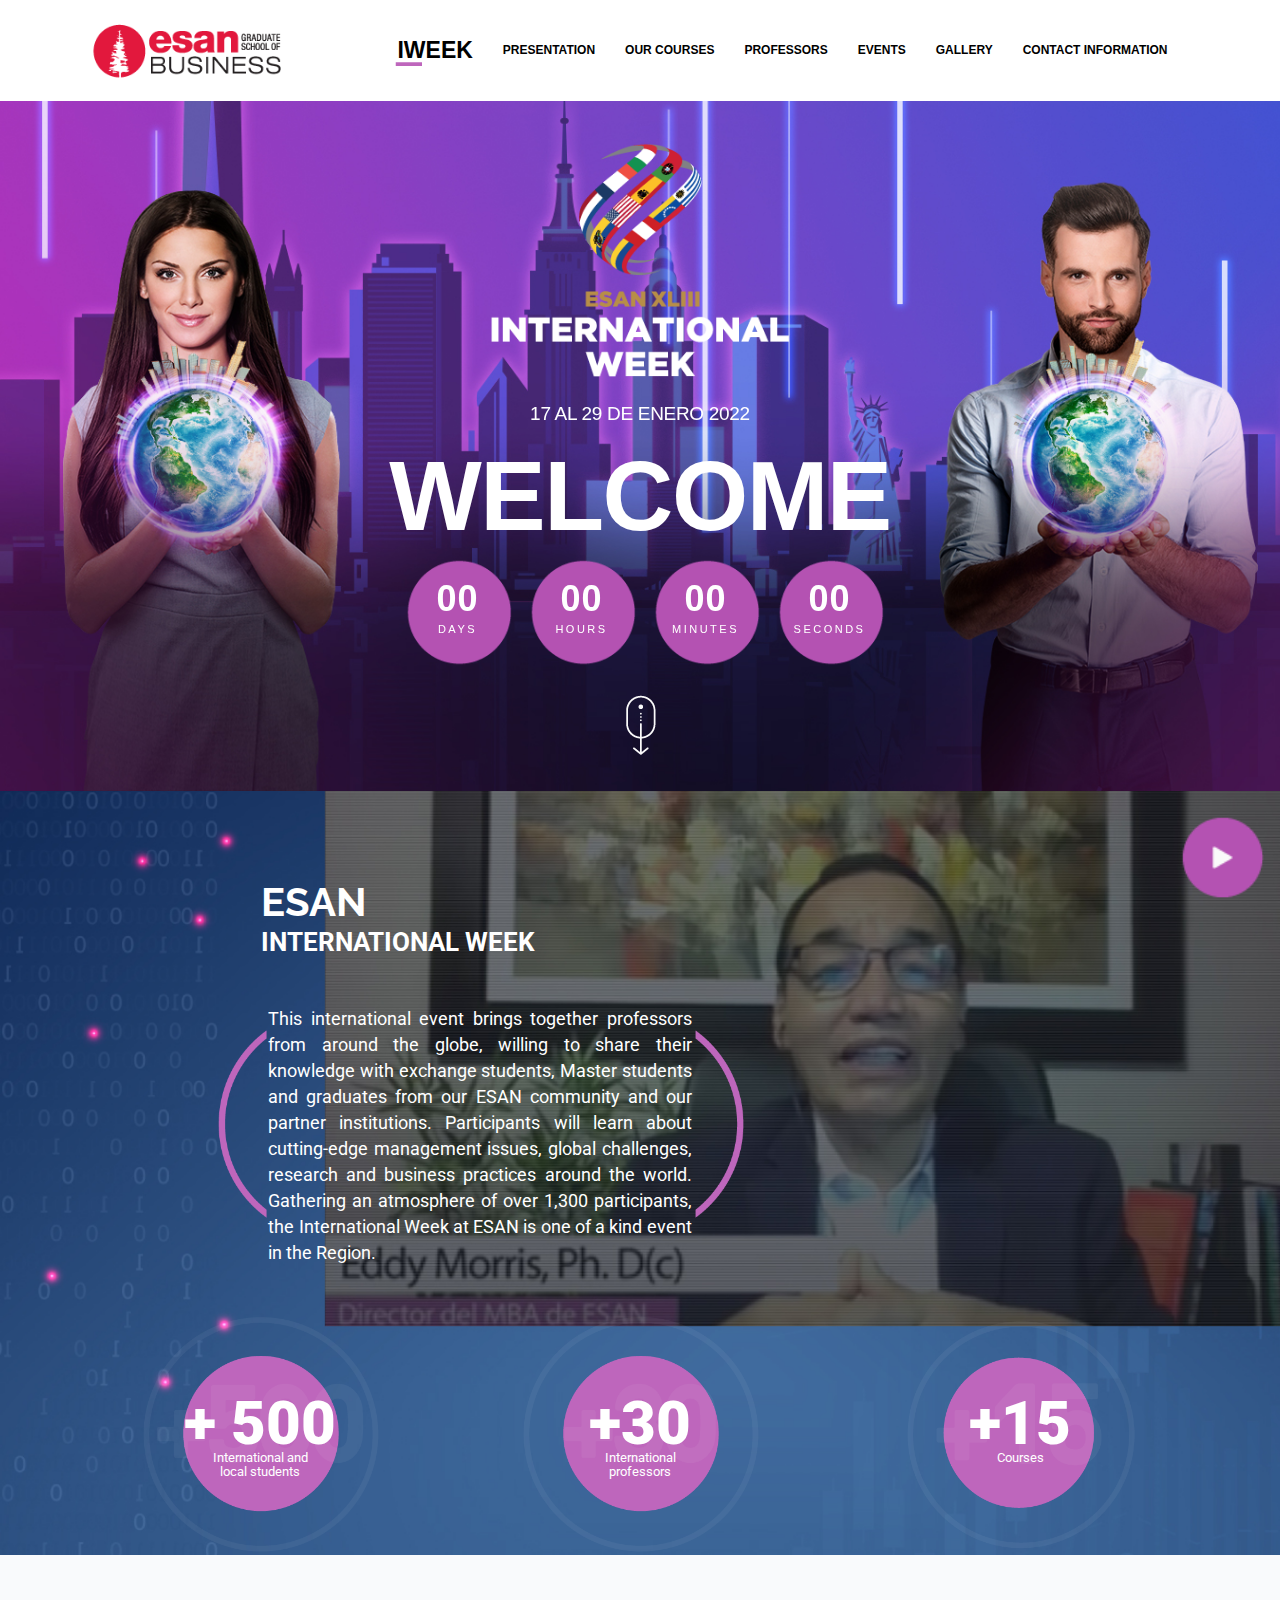
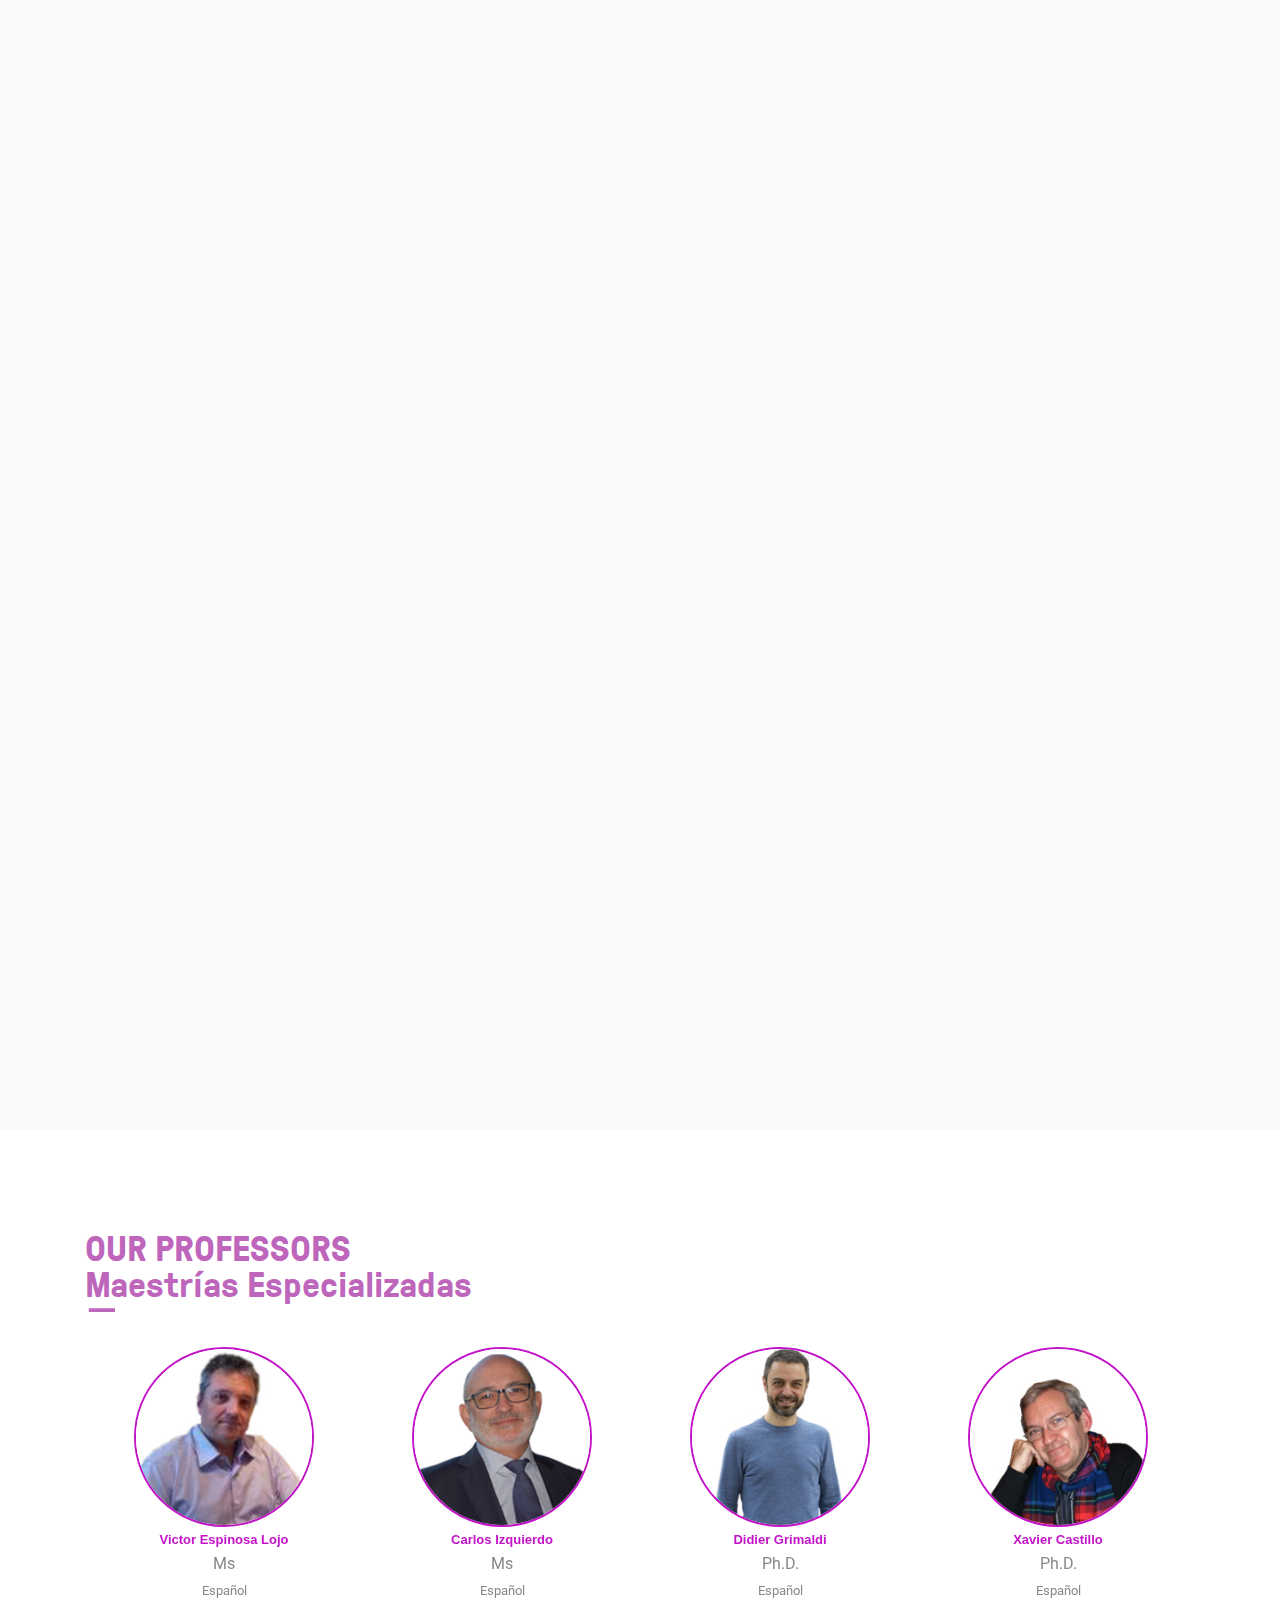
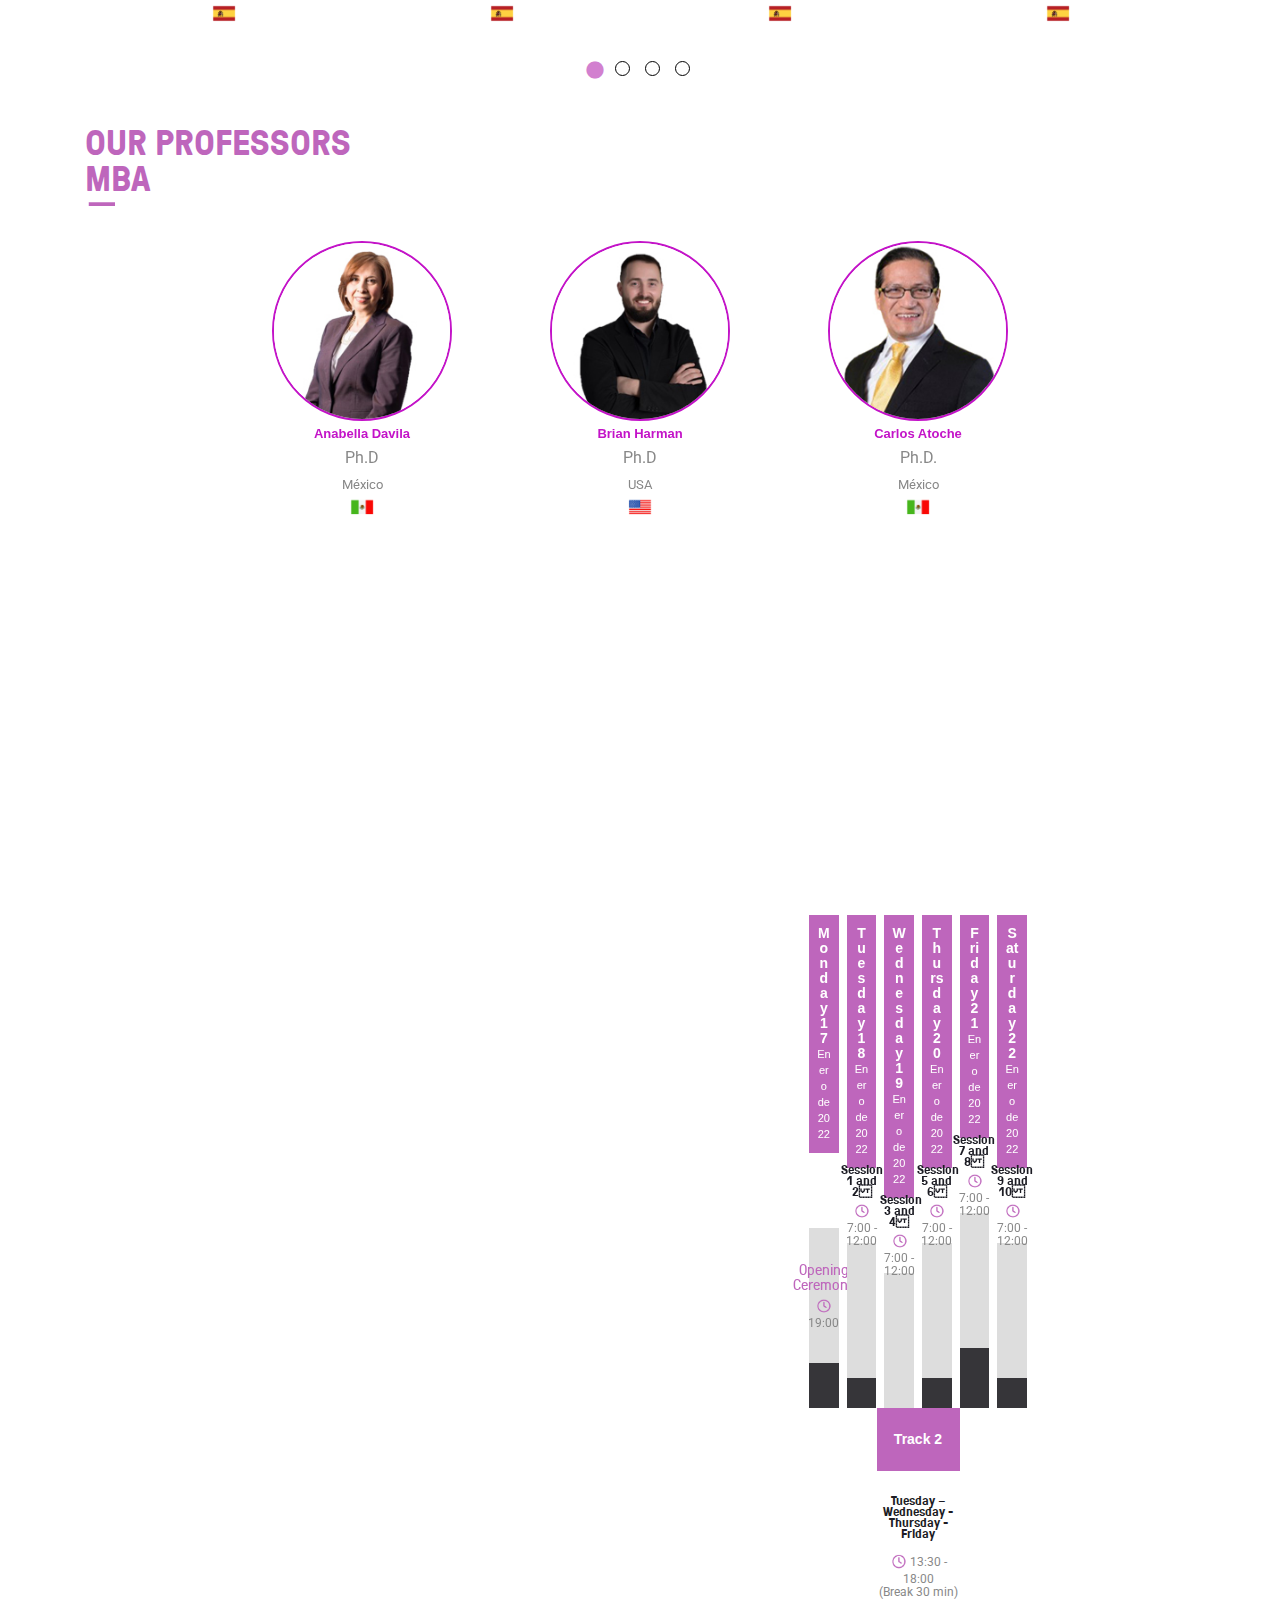
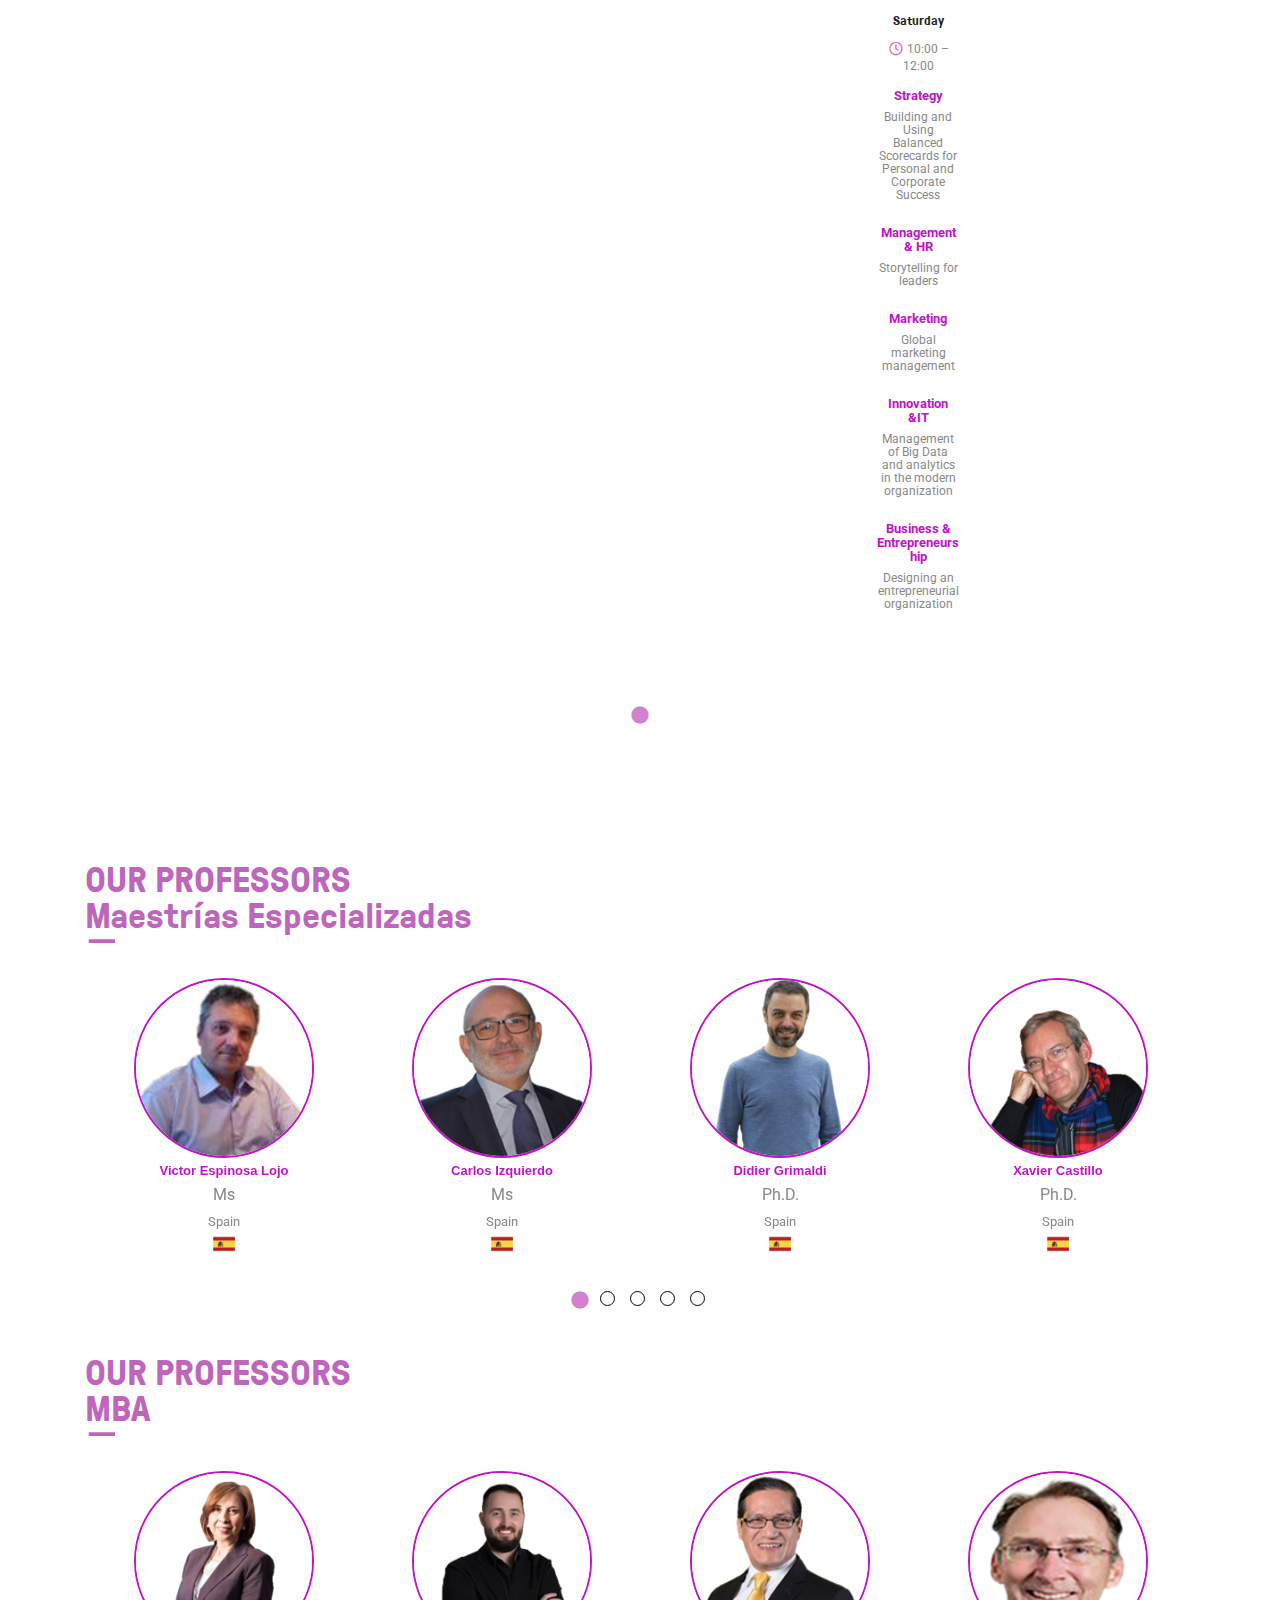
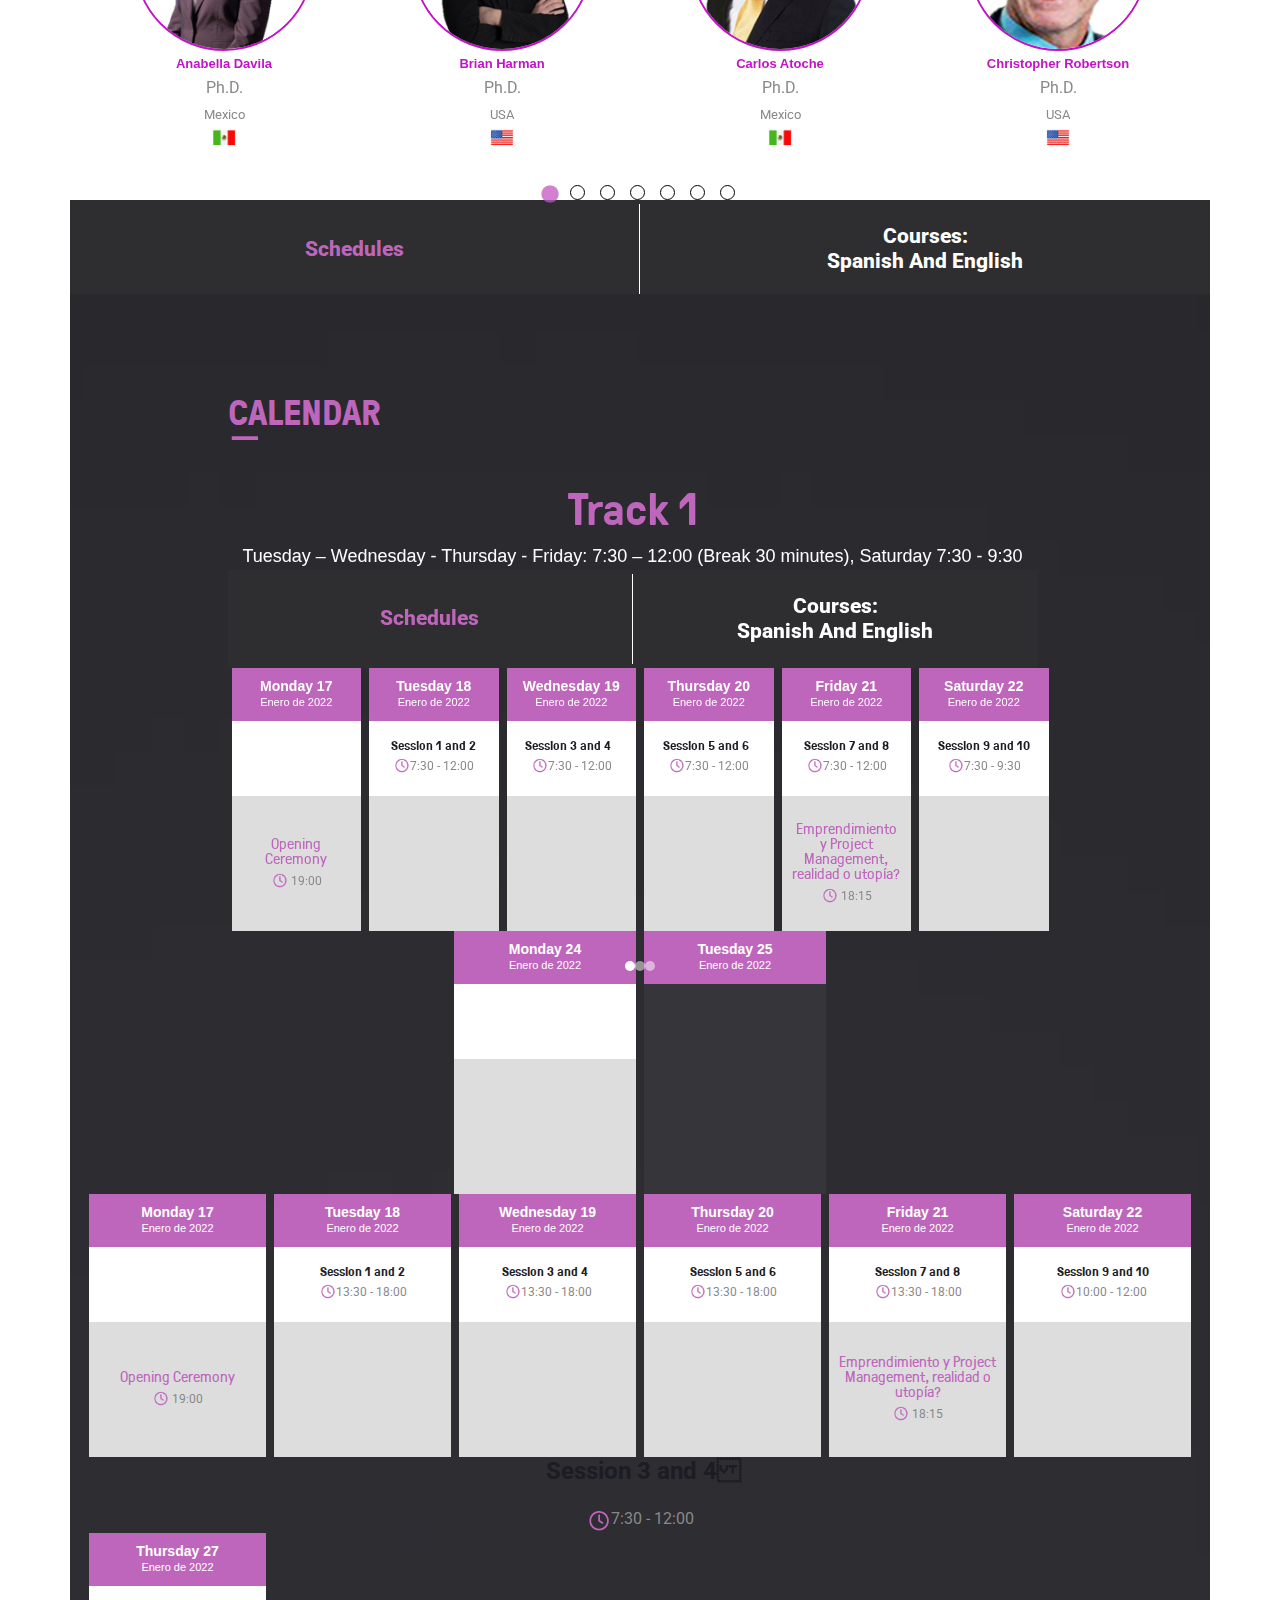
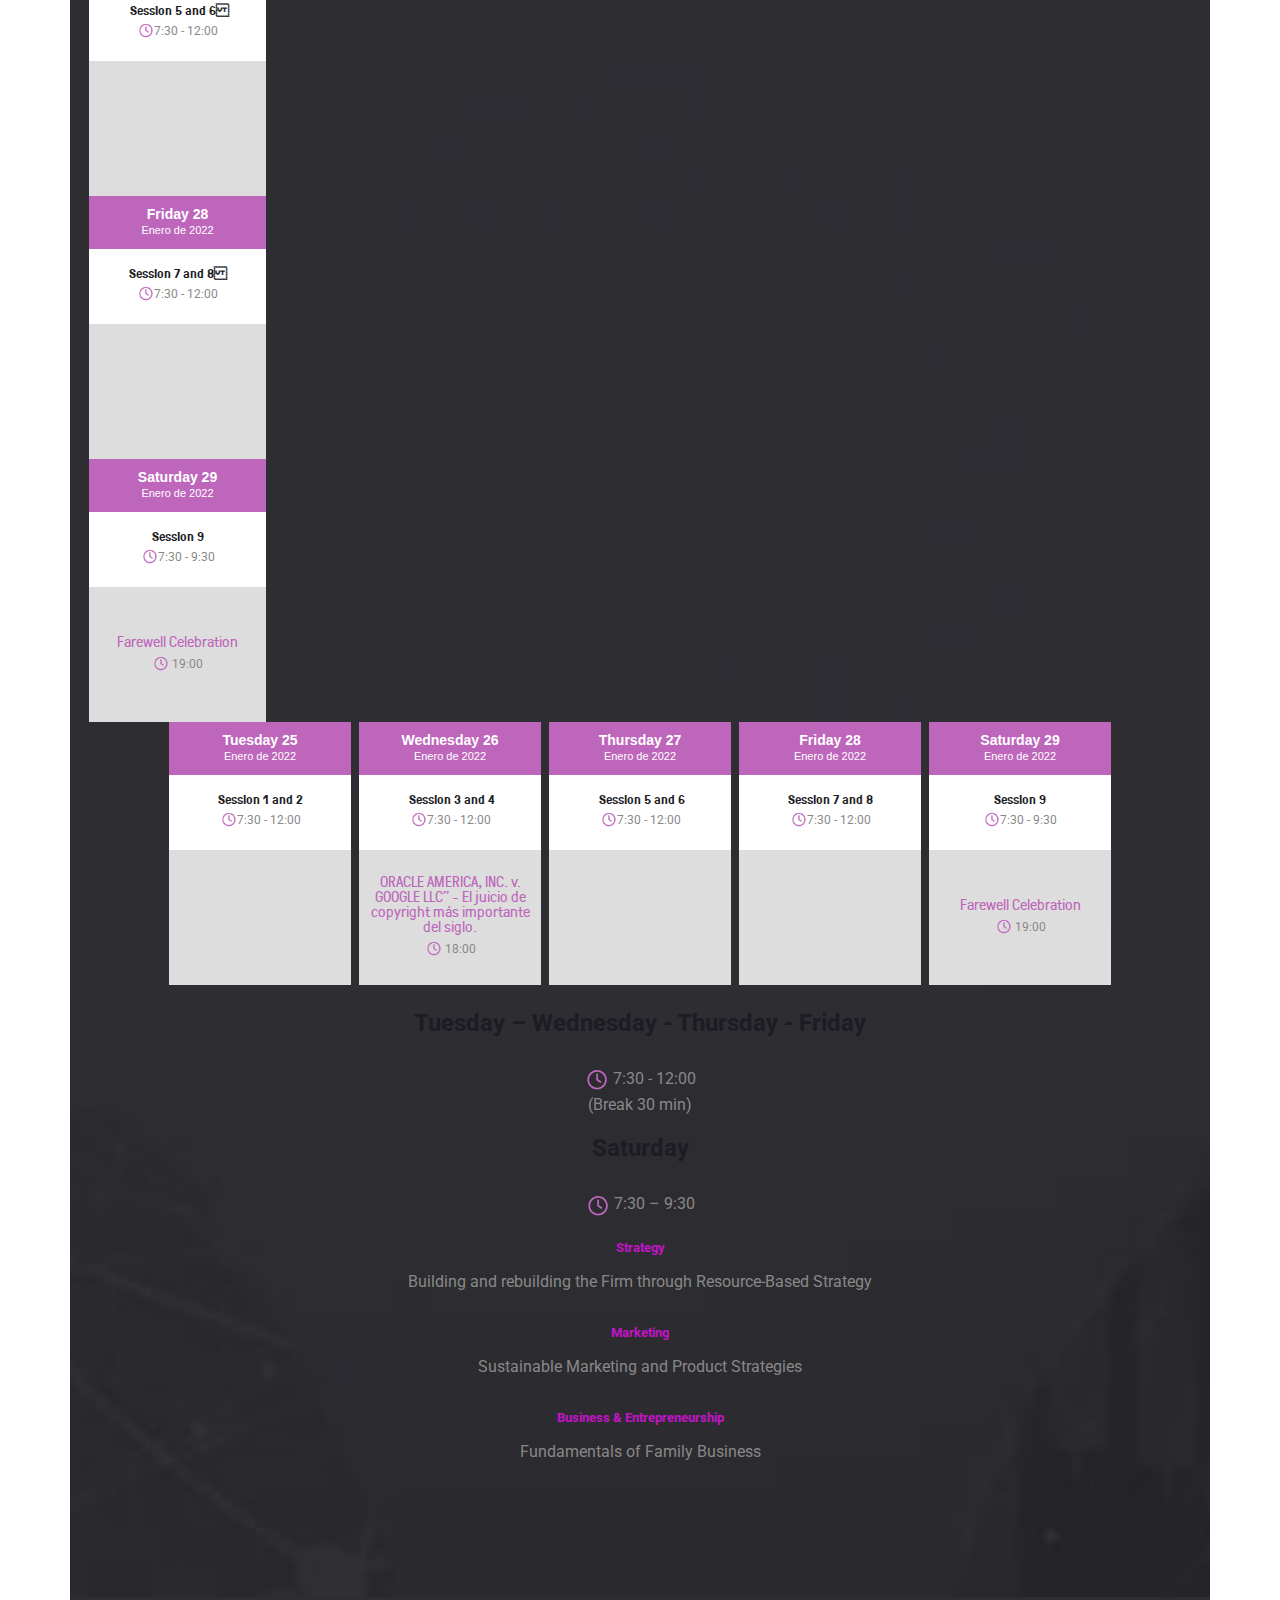
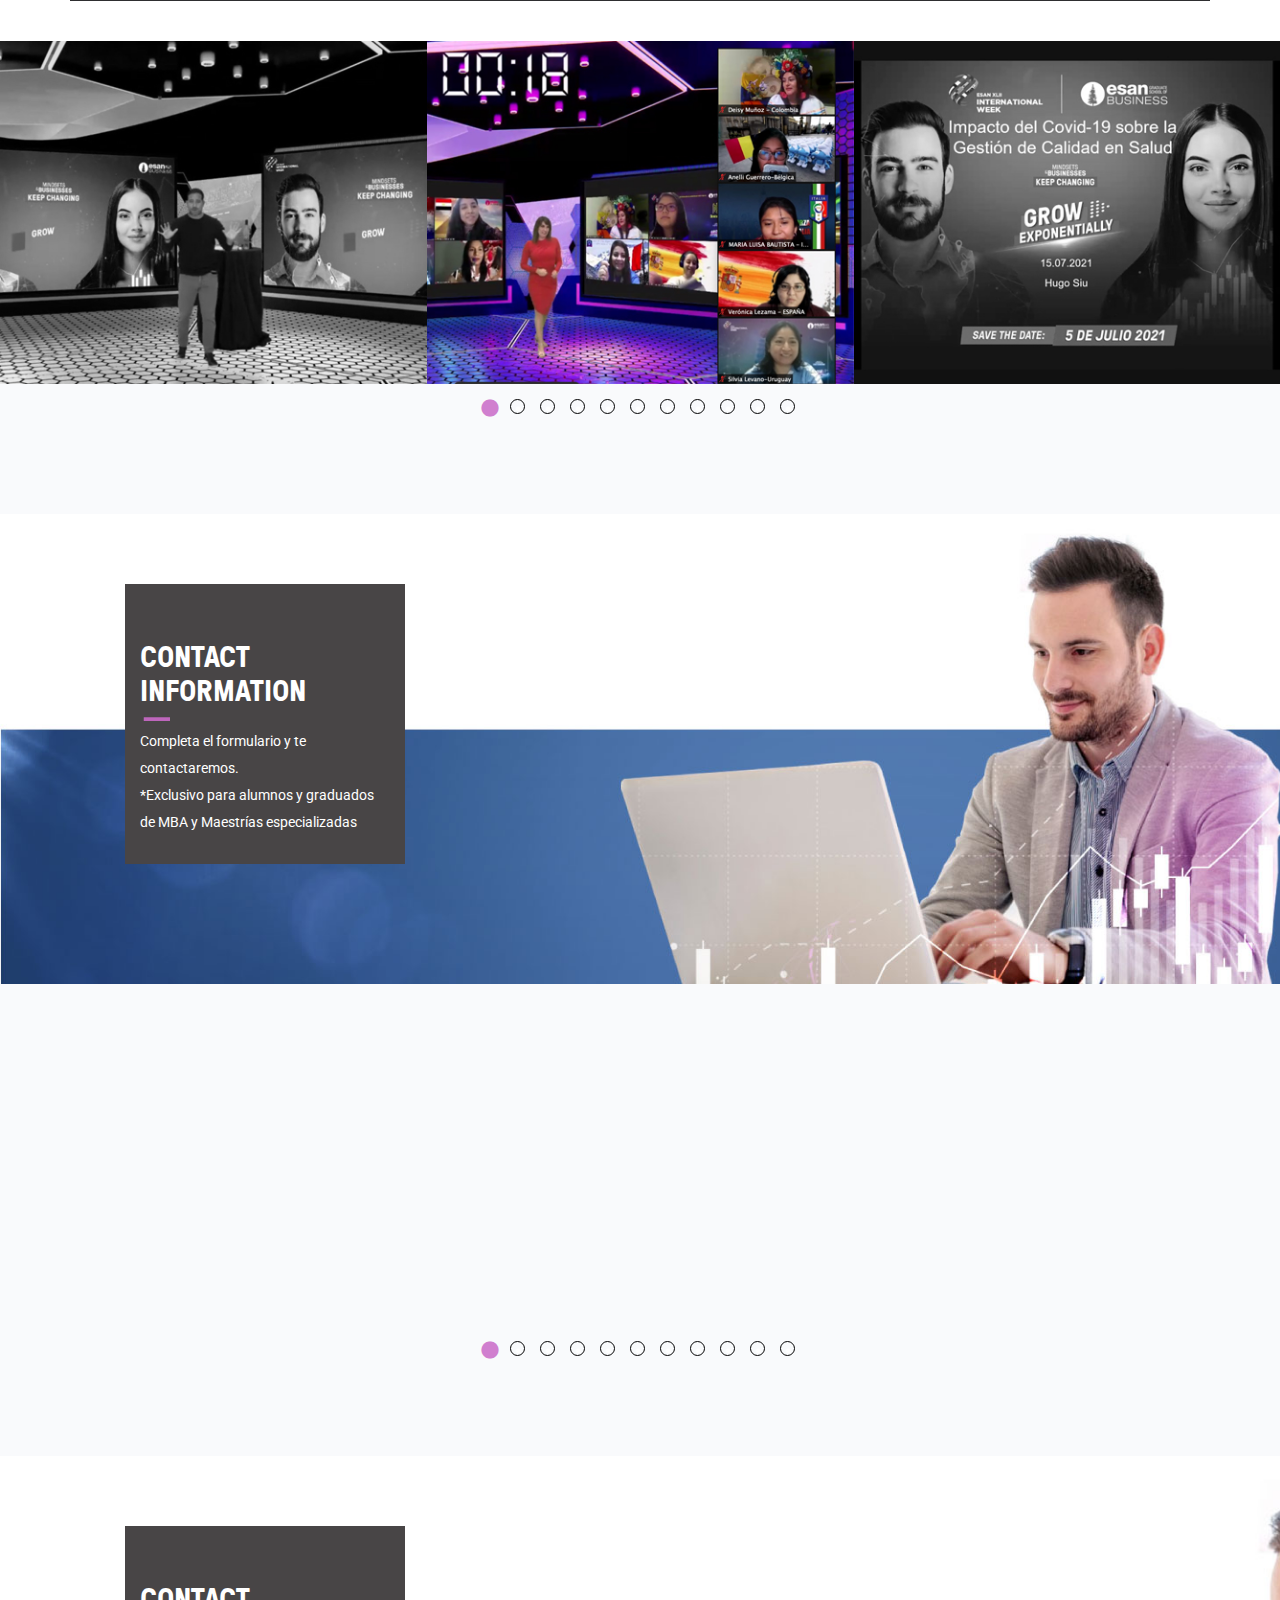
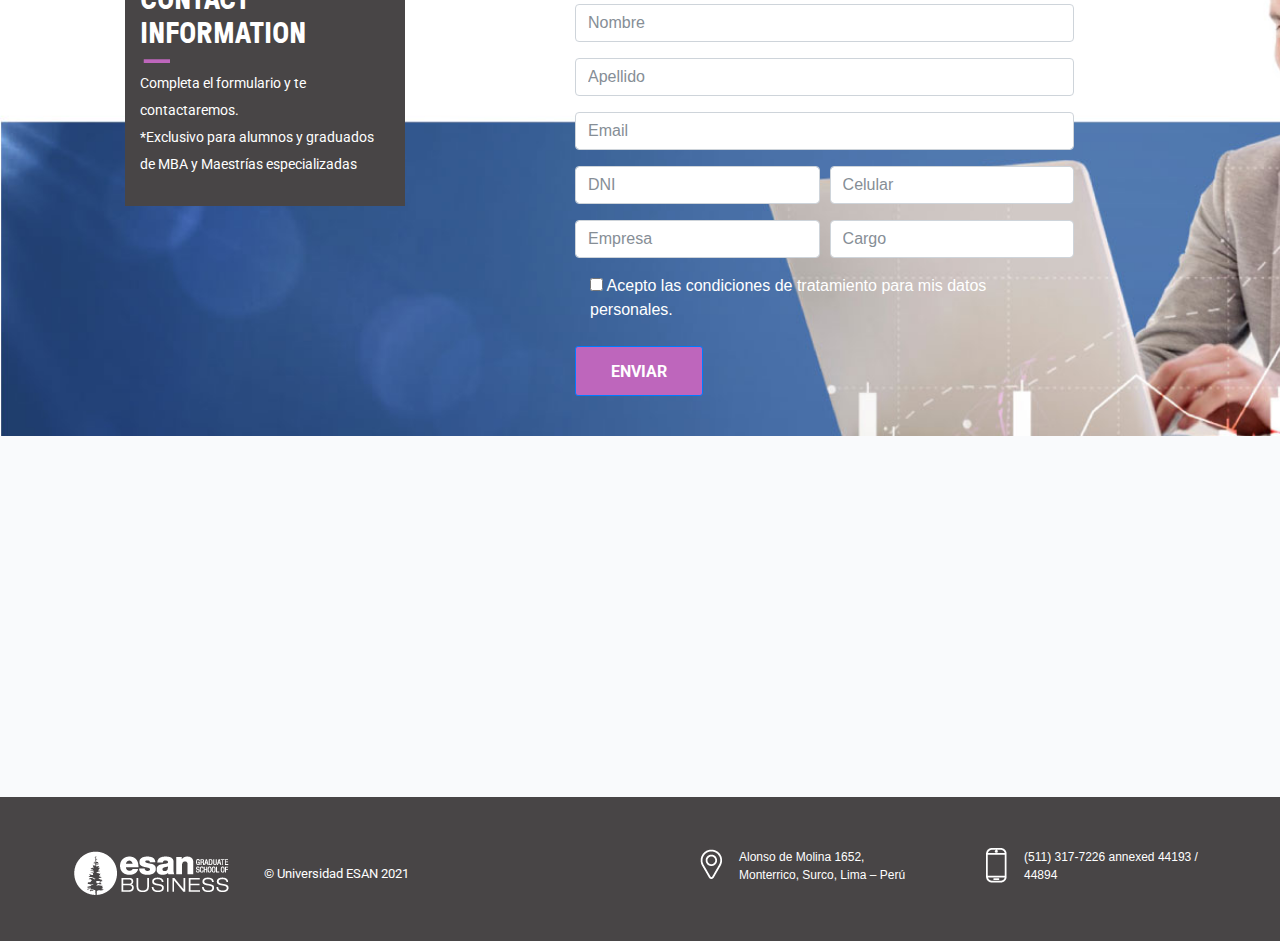
==== commit ad917c38: "add change" ====
--- a/index.html
+++ b/index.html
@@ -1,269 +1,813 @@
-
-
 <!DOCTYPE html>
 <html lang="en">
 
 <head>
-   <!-- Basic Page Needs ================================================== -->
-   <meta charset="utf-8">
-
-   <!-- Mobile Specific Metas ================================================== -->
-   <meta http-equiv="X-UA-Compatible" content="IE=edge">
-   <meta name="viewport" content="width=device-width, initial-scale=1.0, user-scalable=0">
-
-   <!-- Site Title -->
-   <title>ESAN | International Week</title>
-
-
-
-   <!-- CSS
+  <!-- Basic Page Needs ================================================== -->
+  <meta charset="utf-8">
+
+  <!-- Mobile Specific Metas ================================================== -->
+  <meta http-equiv="X-UA-Compatible" content="IE=edge">
+  <meta name="viewport" content="width=device-width, initial-scale=1.0, user-scalable=0">
+
+  <!-- Site Title -->
+  <title>ESAN | International Week</title>
+
+
+
+  <!-- CSS
          ================================================== -->
-   <!-- Bootstrap -->
-   <link rel="stylesheet" href="css/bootstrap.min.css">
-
-   <!-- FontAwesome -->
-   <link rel="stylesheet" href="css/font-awesome.min.css">
-   <!-- Animation -->
-   <link rel="stylesheet" href="css/animate.css">
-   <!-- magnific -->
-   <link rel="stylesheet" href="css/magnific-popup.css">
-   <!-- carousel -->
-   <link rel="stylesheet" href="css/owl.carousel.min.css">
-   <!-- isotop -->
-   <link rel="stylesheet" href="css/isotop.css">
-   <!-- ico fonts -->
-   <link rel="stylesheet" href="css/xsIcon.css">
-   <!-- Template styles-->
-   <link rel="stylesheet" href="css/style.css">
-   <!-- Responsive styles-->
-   <link rel="stylesheet" href="css/responsive.css">
-
-   <link rel="stylesheet" type="text/css" href="slick/slick.css" />
-   <link rel="stylesheet" type="text/css" href="slick/slick-theme.css" />
-
-   <!-- HTML5 shim and Respond.js IE8 support of HTML5 elements and media queries -->
-   <!-- WARNING: Respond.js doesn't work if you view the page via file:// -->
-   <!--[if lt IE 9]>
+  <!-- Bootstrap -->
+  <link rel="stylesheet" href="css/bootstrap.min.css">
+
+  <!-- FontAwesome -->
+  <link rel="stylesheet" href="css/font-awesome.min.css">
+  <!-- Animation -->
+  <link rel="stylesheet" href="css/animate.css">
+  <!-- magnific -->
+  <link rel="stylesheet" href="css/magnific-popup.css">
+  <!-- carousel -->
+  <link rel="stylesheet" href="css/owl.carousel.min.css">
+  <!-- isotop -->
+  <link rel="stylesheet" href="css/isotop.css">
+  <!-- ico fonts -->
+  <link rel="stylesheet" href="css/xsIcon.css">
+  <!-- Template styles-->
+  <link rel="stylesheet" href="css/style.css">
+  <!-- Responsive styles-->
+  <link rel="stylesheet" href="css/responsive.css">
+
+  <link rel="stylesheet" type="text/css" href="slick/slick.css" />
+  <link rel="stylesheet" type="text/css" href="slick/slick-theme.css" />
+
+  <!-- HTML5 shim and Respond.js IE8 support of HTML5 elements and media queries -->
+  <!-- WARNING: Respond.js doesn't work if you view the page via file:// -->
+  <!--[if lt IE 9]>
       <script src="https://oss.maxcdn.com/html5shiv/3.7.2/html5shiv.min.js"></script>
       <script src="https://oss.maxcdn.com/respond/1.4.2/respond.min.js"></script>
       <![endif]-->
-<!-- Google Tag Manager -->
-<noscript><iframe src="//www.googletagmanager.com/ns.html?id=GTM-KTDGS9"
-height="0" width="0" style="display:none;visibility:hidden"></iframe></noscript>
-<script>(function(w,d,s,l,i){w[l]=w[l]||[];w[l].push({'gtm.start':
-new Date().getTime(),event:'gtm.js'});var f=d.getElementsByTagName(s)[0],
-j=d.createElement(s),dl=l!='dataLayer'?'&l='+l:'';j.async=true;j.src=
-'//www.googletagmanager.com/gtm.js?id='+i+dl;f.parentNode.insertBefore(j,f);
-})(window,document,'script','dataLayer','GTM-KTDGS9');</script>
-<!-- End Google Tag Manager -->
+  <!-- Google Tag Manager -->
+  <noscript><iframe src="//www.googletagmanager.com/ns.html?id=GTM-KTDGS9" height="0" width="0"
+      style="display:none;visibility:hidden"></iframe></noscript>
+  <script>(function (w, d, s, l, i) {
+      w[l] = w[l] || []; w[l].push({
+        'gtm.start':
+          new Date().getTime(), event: 'gtm.js'
+      }); var f = d.getElementsByTagName(s)[0],
+        j = d.createElement(s), dl = l != 'dataLayer' ? '&l=' + l : ''; j.async = true; j.src =
+          '//www.googletagmanager.com/gtm.js?id=' + i + dl; f.parentNode.insertBefore(j, f);
+    })(window, document, 'script', 'dataLayer', 'GTM-KTDGS9');</script>
+  <!-- End Google Tag Manager -->
 </head>
 
 <body>
-   <div class="body-inner">
-      <!-- Header start -->
-      <header id="header" class="header header  h-transparent2">
-         <div class="container">
-            <div class="row justify-content-between align-items-center">
-               <div class="col-lg-3 col-6">
-                  <!-- logo-->
-                  <a class="navbar-brand logo" href="index.html">
-                     <img src="images/logos/logo-alt.png" alt="" class="img-fluid" style="width: 206px;">
+  <div class="body-inner">
+    <!-- Header start -->
+    <header id="header" class="header header  h-transparent2">
+      <div class="container">
+        <div class="row justify-content-between align-items-center">
+          <div class="col-lg-3 col-6">
+            <!-- logo-->
+            <a class="navbar-brand logo" href="index.html">
+              <img src="images/logos/logo-alt.png" alt="" class="img-fluid" style="width: 206px;">
+            </a>
+          </div><!-- end col -->
+
+          <div class="col-lg-9">
+            <nav class="navbar navbar-expand-lg navbar-light text-center justify-content-end">
+
+              <button class="navbar-toggler" type="button" data-toggle="collapse" data-target="#navbarNavDropdown"
+                aria-controls="navbarNavDropdown" aria-expanded="false" aria-label="Toggle navigation">
+                <span class="navbar-toggler-icon"><i class="icon icon-menu"></i></span>
+              </button>
+              <div class="collapse navbar-collapse justify-content-center" id="navbarNavDropdown">
+                <ul class="navbar-nav">
+                  <li class="dropdown nav-item active d-flex align-items-center ">
+                    <a class="ts-scroll" href="#HOME">IWEEK</a>
+
+                  </li>
+                  <li class="dropdown nav-item d-flex align-items-center">
+                    <a class="ts-scroll" href="#PRESENTATION">presentation</a>
+                  </li>
+                  <li class="dropdown nav-item d-flex align-items-center">
+                    <a class="ts-scroll" href="#OUR-COURSES">our courses</a>
+                  </li>
+                  <li class="nav-item dropdown d-flex align-items-center">
+                    <a class="ts-scroll" href="#PROFESSORS">professors</a>
+                  </li>
+                  <li class="nav-item dropdown d-flex align-items-center">
+                    <a class="ts-scroll" href="#EVENTS">events</a>
+                  </li>
+                  <li class="nav-item dropdown d-flex align-items-center">
+                    <a class="ts-scroll" href="#GALLERY">gallery</a>
+                  </li>
+
+                  <li class="nav-item dropdown d-flex align-items-center">
+                    <a class="ts-scroll" href="#CONTACT-INFORMATION">contact information</a>
+                  </li>
+                </ul>
+              </div>
+            </nav>
+          </div>
+
+        </div>
+
+      </div><!-- container end-->
+    </header>
+    <!--/ Header end -->
+
+    <!-- banner start-->
+    <section class="hero-area banner-6"
+      style="background-image: url(./images/banner/KV_IWESAN-Landing.jpg); background-position: bottom; background-size: cover;"
+      id="HOME">
+      <div class="banner-item d-flex align-self-end justify-content-center">
+
+        <div class="container  d-flex justify-content-center ">
+          <div class="row d-flex justify-content-center ">
+            <div class="col-lg-12 pt-3 align-items-center d-flex">
+              <div class="banner-content-wrap d-flex   flex-column ">
+                <div class="text-center ">
+                  <img src="images/logos/iweek-logo-2022.png" alt="" class="logo ">
+                </div>
+                <div class="sub-title pt-2">
+                  17 al 29 de enero 2022
+                </div>
+                <div class="banner-title pb-1 pt-2">
+                  WELCOME
+                </div>
+                <div class="sub-title mb-2">
+
+                </div>
+                <div class="countdown wow fadeInUp text-center" data-wow-duration="1.5s" data-wow-delay="800ms"
+                  style="visibility: visible; animation-duration: 1.5s; animation-delay: 800ms; animation-name: fadeInUp;">
+                  <div class="counter-item">
+                    <span class="days">00</span>
+                    <div class="smalltext">Days</div>
+
+                  </div>
+                  <div class="counter-item">
+                    <span class="hours">00</span>
+                    <div class="smalltext">Hours</div>
+                  </div>
+                  <div class="counter-item">
+                    <span class="minutes">00</span>
+                    <div class="smalltext">Minutes</div>
+                  </div>
+                  <div class="counter-item">
+                    <span class="seconds">00</span>
+                    <div class="smalltext">Seconds</div>
+                  </div>
+                </div>
+
+                <div class="ts-mouse d-flex justify-content-center h-100   ">
+                  <a href="#PRESENTATION" class="img-fluid icon-mouse-banner ts-scroll  align-self-end">
+                    <img src="./images/iconos/bottom.png" alt="">
                   </a>
-               </div><!-- end col -->
-
-               <div class="col-lg-9">
-                  <nav class="navbar navbar-expand-lg navbar-light text-center justify-content-end">
-
-                     <button class="navbar-toggler" type="button" data-toggle="collapse"
-                        data-target="#navbarNavDropdown" aria-controls="navbarNavDropdown" aria-expanded="false"
-                        aria-label="Toggle navigation">
-                        <span class="navbar-toggler-icon"><i class="icon icon-menu"></i></span>
-                     </button>
-                     <div class="collapse navbar-collapse justify-content-center" id="navbarNavDropdown">
-                        <ul class="navbar-nav">
-                           <li class="dropdown nav-item active d-flex align-items-center ">
-                              <a class="ts-scroll" href="#HOME">IWEEK</a>
-
-                           </li>
-                           <li class="dropdown nav-item d-flex align-items-center">
-                              <a class="ts-scroll" href="#PRESENTATION">presentation</a>
-                           </li>
-                           <li class="dropdown nav-item d-flex align-items-center">
-                              <a class="ts-scroll" href="#OUR-COURSES">our courses</a>
-                           </li>
-                           <li class="nav-item dropdown d-flex align-items-center">
-                              <a class="ts-scroll" href="#PROFESSORS">professors</a>
-                           </li>
-                           <li class="nav-item dropdown d-flex align-items-center">
-                              <a class="ts-scroll" href="#EVENTS">events</a>
-                           </li>
-                           <li class="nav-item dropdown d-flex align-items-center">
-                              <a class="ts-scroll" href="#GALLERY">gallery</a>
-                           </li>
-                         
-                           <li class="nav-item dropdown d-flex align-items-center">
-                              <a class="ts-scroll" href="#CONTACT-INFORMATION">contact information</a>
-                           </li>
-                        </ul>
-                     </div>
-                  </nav>
-               </div>
-
+                </div>
+
+
+              </div>
+              <!-- Banner content wrap end -->
+            </div><!-- col end-->
+          </div><!-- row end-->
+        </div>
+        <!-- Container end -->
+      </div>
+    </section>
+    <!-- banner end-->
+
+
+    <!-- ts funfact start-->
+    <section class="video-section" id="PRESENTATION">
+      <div class="container-fluid container-video pt-0 h-100 d-flex flex-column justify-content-center">
+        <div class="row  ">
+          <div class="col-lg-2 col-md-1 col-sm-1">
+            &nbsp;
+          </div>
+          <div class="col-lg-5 col-md-6 col-sm-8 col-9 pl-5 pt-5 pb-3">
+            <div class="txt-video   pb-3">
+              <h2>
+                ESAN
+              </h2>
+              <h4>
+                INTERNATIONAL WEEK
+              </h4>
             </div>
-
-         </div><!-- container end-->
-      </header>
-      <!--/ Header end -->
-
-      <!-- banner start-->
-      <section class="hero-area banner-6"
-         style="background-image: url(./images/banner/KV_IWESAN-Landing.jpg); background-position: bottom; background-size: cover;" id="HOME">
-         <div class="banner-item d-flex align-self-end justify-content-center">
-
-            <div class="container  d-flex justify-content-center ">
-               <div class="row d-flex justify-content-center ">
-                  <div class="col-lg-12 pt-3 align-items-center d-flex">
-                     <div class="banner-content-wrap d-flex   flex-column ">
-                        <div class="text-center ">
-                           <img src="images/logos/iweek-logo-2022.png" alt="" class="logo ">
+          </div>
+          <div class="col-lg-5 col-md-5 col-sm-3 col-3 d-flex justify-content-end pt-4">
+            <a data-toggle="modal" data-target=".bd-example-modal-lg" style="cursor:pointer;"> <img
+                class="shap1 img-fluid" src="images/iconos/video-2.png" alt="" style="width: 85px;"></a>
+          </div>
+        </div>
+        <div class="row align-self-center ">
+          <div class="col-xl-2 col-md-1">
+            &nbsp;
+          </div>
+          <div class="col-xl-5 col-md-10 col-12 pl-5 pr-5 h-50">
+            <div class="txt-video">
+
+              <p>
+
+
+                This international event brings together professors from around the globe, willing to share their
+                knowledge with
+                exchange students, Master students and graduates from our ESAN community and our partner institutions.
+                Participants will learn
+                about cutting-edge management issues, global challenges, research and business practices around the
+                world.
+                Gathering an atmosphere of over 1,300 participants, the International Week at ESAN is one of a kind
+                event in the Region.
+              </p>
+            </div>
+            <div class="speaker-shap">
+              <img class="shap2" src="images/shap/shap2.png" alt="" style="max-width: 57px;">
+              <img class="shap1" src="images/shap/shap1.png" alt="" style="max-width: 57px;">
+            </div>
+          </div>
+        </div>
+        <div class="row  align-self-stretch pt-5 ">
+          <div class="col ">
+            <div class="container  ">
+              <div class="row justify-content-center ">
+                <div class="col-md-4 col-sm-6 d-flex justify-content-center ">
+                  <div class="ts-single-funfact  " style="background-image: url(images/carousel/500.png); background-repeat: no-repeat;
+                          background-size: contain; background-position: center ; ">
+
+                    <h3 class="funfact-num ">
+                      +<span class="counterUp" data-counter="500">
+
+                        500</span></h3>
+                    <h4 class="funfact-title">International and <br>
+                      local students</h4>
+                  </div>
+                </div><!-- col end-->
+                <div class="col-md-4 col-sm-6 d-flex justify-content-center">
+
+                  <div class="ts-single-funfact " style="background-image: url(images/carousel/30-2.png); background-repeat: no-repeat;
+                          background-size: contain; background-position: center;  ">
+                    <h3 class="funfact-num d-flex justify-content-center">+<span class="counterUp"
+                        data-counter="30">30</span></h3>
+                    <h4 class="funfact-title">International <br>
+                      professors</h4>
+                  </div>
+                </div><!-- col end-->
+                <div class="col-md-4 col-sm-6 d-flex justify-content-center">
+                  <div class="ts-single-funfact " style="background-image: url(images/carousel/15-2.png); background-repeat: no-repeat;
+                          background-size: contain; background-position: center;  ">
+                    <h3 class="funfact-num d-flex justify-content-center">+<span class="counterUp"
+                        data-counter="15">15</span></h3>
+                    <h4 class="funfact-title">Courses <br>&nbsp;</h4>
+                  </div>
+                </div><!-- col end-->
+              </div><!-- row end-->
+            </div><!-- container end-->
+          </div>
+        </div>
+      </div>
+
+
+    </section>
+
+    <!-- ts funfact end-->
+    <section class="ts-intro-item section-bg" id="OUR-COURSES">
+      <div class="container">
+        <div class="row">
+
+          <div class="col-lg-12">
+            <div class="row  ">
+              <div class="col-lg-5 col-md-5 wow fadeInUp d-flex  align-self-TOP pl-4" data-wow-duration="1.5s"
+                data-wow-delay="400ms"
+                style="visibility: visible; animation-duration: 1.5s; animation-delay: 400ms; animation-name: fadeInUp;">
+                <div class="mb-30 single-one">
+
+                  <h3>OUR COURSES</h3>
+                  <p>
+                    Courses to our Master students
+                  </p>
+                  <a href="images/pdf/Brochure_Mobile_Iweek2021_2.pdf" class="btn">DOWNLOAD BROCHURE</a>
+                </div><!-- single intro text end-->
+              </div>
+
+            </div>
+            <div class="row">
+
+              <div class="col-lg-4 col-md-6 wow fadeInUp d-flex justify-content-center" data-wow-duration="1.5s"
+                data-wow-delay="400ms"
+                style="visibility: visible; animation-duration: 1.5s; animation-delay: 400ms; animation-name: fadeInUp;">
+                <div class="single-intro-text mb-30 ">
+                  <div class="card1">
+                    <div class="cara one w-100 h-100">
+                      <div style="width: 100%; "
+                        class="single-content h-100 d-flex align-items-start justify-content-between flex-direction  flex-column">
+
+                        <img src="./images/iconos/icono-1.png" alt="" class="img-fluid">
+                        <h3 class="ts-title">MARKETING </h3>
+
+                        <div class="f-btn pt-4 align-self-start ">Read more+
                         </div>
-                        <div class="sub-title pt-2" >
-                           17 al 29 de enero 2022
+
+                      </div>
+                    </div>
+                    <div class="cara two w-100 h-100">
+                      <div style="width: 100%; " class="h-100 d-flex align-items-start flex-direction  flex-column">
+                        <div class="container pb-2">
+                          <div class="row">
+                            <div class="col-7 pl-0 pr-0 d-flex align-items-center">
+                              <h3 class="ts-title">MARKETING</h3>
+                            </div>
+                            <div class="col-5 pl-1 pr-0 text-right">
+
+                              <img src="./images/iconos/icono-1.png" alt="">
+                            </div>
+                          </div>
                         </div>
-                        <div class="banner-title pb-1 pt-2">
-                           WELCOME
+
+                        <div class="p-div">
+                          <p>Gestión estratégica de la marca
+                          </p>
+                          <p>Global marketing management
+                          </p>
+                          <p>Sustainable Marketing and Product Strategies
+                          </p>
                         </div>
-                        <div class="sub-title mb-2">
-                          
+                        <div class="f-btn w-100 text-right ">>
                         </div>
-                        <div class="countdown wow fadeInUp text-center" data-wow-duration="1.5s" data-wow-delay="800ms" style="visibility: visible; animation-duration: 1.5s; animation-delay: 800ms; animation-name: fadeInUp;">
-                           <div class="counter-item">
-                              <span class="days">00</span>
-                              <div class="smalltext">Days</div>
-
-                           </div>
-                           <div class="counter-item">
-                              <span class="hours">00</span>
-                              <div class="smalltext">Hours</div>
-                           </div>
-                           <div class="counter-item">
-                              <span class="minutes">00</span>
-                              <div class="smalltext">Minutes</div>
-                           </div>
-                           <div class="counter-item">
-                              <span class="seconds">00</span>
-                              <div class="smalltext">Seconds</div>
-                           </div>
+
+                      </div>
+                    </div>
+                  </div>
+
+                </div><!-- single intro text end-->
+              </div>
+              <div class="col-lg-4 col-md-6 wow fadeInUp d-flex justify-content-center" data-wow-duration="1.5s"
+                data-wow-delay="400ms"
+                style="visibility: visible; animation-duration: 1.5s; animation-delay: 400ms; animation-name: fadeInUp;">
+                <div class="single-intro-text mb-30">
+                  <div class="card2 ">
+                    <div class="cara one w-100 h-100 ">
+                      <div style="width: 100%; "
+                        class="single-content h-100 d-flex align-items-start justify-content-between flex-direction  flex-column">
+                        <img src="./images/iconos/icono-2.png" alt="" class="img-fluid">
+                        <h3 class="ts-title">STRATEGY</h3>
+                        <div class="f-btn pt-4">Read more+
                         </div>
-                        
-                        <div class="ts-mouse d-flex justify-content-center h-100   ">
-                           <a href="#PRESENTATION" class="img-fluid icon-mouse-banner ts-scroll  align-self-end">
-                              <img src="./images/iconos/bottom.png" alt="">
-                           </a>
+                      </div>
+                    </div>
+                    <div class="cara two w-100 h-100">
+                      <div style="width: 100%; " class="h-100 d-flex align-items-start  flex-direction  flex-column">
+                        <div class="container pb-2">
+                          <div class="row">
+                            <div class="col-7 pl-0 pr-0 d-flex align-items-center">
+                              <h3 class="ts-title">STRATEGY</h3>
+                            </div>
+                            <div class="col-5 pl-1 pr-0 text-right">
+
+                              <img src="./images/iconos/icono-2.png" alt="">
+                            </div>
+                          </div>
                         </div>
-                       
-                       
-                     </div>
-                     <!-- Banner content wrap end -->
-                  </div><!-- col end-->
-               </div><!-- row end-->
+                        <div class="p-div">
+                          <p>
+                            Agilidad empresarial, estrategia y modelo de gestión socioeconómica
+                          </p>
+                          <p>
+                            Gerencia de Servicios
+                          </p>
+                          <p>
+                            Innovación estratégica y capital de riesgo corporativo
+                          </p>
+                          <p>
+                            Strategies for growth and diversification
+                          </p>
+                          <p>
+                            The essentials of global strategy (co-teaching course)
+                          </p>
+                          <p>
+                            Building and Using Balanced Scorecards for Personal and Corporate Success
+                          </p>
+                          <p>
+                            Herramientas para la implementación exitosa de la estrategia de negocios
+
+                          </p>
+                          <p>
+                            Building and rebuilding the Firm through Resource-Based Strategy
+
+                          </p>
+
+                        </div>
+                        <div class="f-btn w-100 text-right">>
+                        </div>
+
+                      </div>
+                    </div>
+                  </div>
+                </div><!-- single intro text end-->
+              </div><!-- col end-->
+              <div class="col-lg-4 col-md-6 wow fadeInUp d-flex justify-content-center" data-wow-duration="1.5s"
+                data-wow-delay="500ms"
+                style="visibility: visible; animation-duration: 1.5s; animation-delay: 500ms; animation-name: fadeInUp;">
+                <div class="single-intro-text mb-30">
+                  <div class="card3">
+                    <div class="cara one w-100 h-100">
+                      <div style="width: 100%; "
+                        class="single-content h-100 d-flex align-items-start justify-content-between flex-direction  flex-column">
+                        <img src="./images/iconos/icono-3.png" alt="" class="img-fluid">
+                        <h3 class="ts-title">INNOVATION & IT</h3>
+                        <div class="f-btn pt-4">Read more+
+                        </div>
+                      </div>
+                    </div>
+                    <div class="cara two w-100 h-100">
+                      <div style="width: 100%; " class="h-100 d-flex align-items-start  flex-direction  flex-column">
+                        <div class="container pb-2">
+                          <div class="row">
+                            <div class="col-7 pl-0 pr-0 d-flex align-items-center">
+                              <h3 class="ts-title">INNOVATION & IT</h3>
+                            </div>
+                            <div class="col-5 pl-1 pr-0 text-right">
+
+                              <img src="./images/iconos/icono-3.png" alt="">
+                            </div>
+                          </div>
+                        </div>
+
+                        <div class="p-div">
+                          <p>
+                            Management of Big Data and analytics in the modern organization
+
+                          </p>
+                          <p>
+                            Tecnologías de información y la sociedad digital
+                          </p>
+                          <p>
+                            Gestión de operaciones 4.0 y el internet de las cosas
+
+                          </p>
+                        </div>
+                        <div class="f-btn w-100 text-right">>
+                        </div>
+                      </div>
+                    </div>
+                  </div>
+                </div><!-- single intro text end-->
+
+              </div><!-- col end-->
+              <div class="col-lg-4 col-md-6 wow fadeInUp d-flex justify-content-center" data-wow-duration="1.5s"
+                data-wow-delay="600ms"
+                style="visibility: visible; animation-duration: 1.5s; animation-delay: 600ms; animation-name: fadeInUp;">
+                <div class="single-intro-text mb-30">
+                  <div class="card4 ">
+                    <div class="cara one w-100 h-100">
+                      <div style="width: 100%; "
+                        class="single-content h-100 d-flex align-items-start justify-content-between flex-direction  flex-column">
+                        <img src="./images/iconos/icono-4.png" alt="" class="img-fluid">
+                        <h3 class="ts-title">MANAGEMENT & HR
+                        </h3>
+                        <div class="f-btn pt-4">Read more+
+                        </div>
+                      </div>
+                    </div>
+                    <div class="cara two w-100 h-100">
+                      <div style="width: 100%; " class="h-100 d-flex align-items-start  flex-direction  flex-column">
+                        <div class="container pb-2">
+                          <div class="row">
+                            <div class="col-7 pl-0 pr-0 d-flex align-items-center">
+                              <h3 class="ts-title">MANAGEMENT & HR</h3>
+                            </div>
+                            <div class="col-5 pl-1 pr-0 text-right">
+
+                              <img src="./images/iconos/icono-4.png" alt="">
+                            </div>
+                          </div>
+                        </div>
+
+                        <div class="p-div">
+                          <p>
+                            Cultura organizacional y gestión del cambio
+
+                          </p>
+                          <p>
+                            Organizational change: the cameleon way
+                          </p>
+                          <p>
+                            Liderazgo bondadoso en acción: creando vínculos auténticos para un crecimiento sostenible en
+                            las organizaciones
+
+                          </p>
+                          <p>Reconciliación del lado oscuro de recursos humanos
+                          </p>
+                          <p>
+                            Storytelling for leaders
+                          </p>
+                        </div>
+                        <div class="f-btn w-100 text-right">>
+                        </div>
+                      </div>
+                    </div>
+                  </div>
+                </div><!-- single intro text end-->
+              </div><!-- col end-->
+              <div class="col-lg-4 col-md-6 wow fadeInUp d-flex justify-content-center" data-wow-duration="1.5s"
+                data-wow-delay="700ms"
+                style="visibility: visible; animation-duration: 1.5s; animation-delay: 700ms; animation-name: fadeInUp;">
+                <div class="single-intro-text mb-30">
+                  <div class="card5 ">
+                    <div class="cara one w-100 h-100">
+                      <div style="width: 100%; "
+                        class="single-content h-100 d-flex align-items-start justify-content-between flex-direction  flex-column">
+
+                        <img src="./images/iconos/icono-5.png" alt="" class="img-fluid">
+                        <h3 class="ts-title">BUSINESS & ENTREPRENEURSHIP
+                        </h3>
+                        <div class="f-btn ">Read more+
+                        </div>
+                      </div>
+                    </div>
+                    <div class="cara two w-100 h-100">
+                      <div style="width: 100%; " class="h-100 d-flex align-items-start flex-direction  flex-column">
+                        <div class="container pb-2">
+                          <div class="row">
+                            <div class="col-7 pl-0 pr-0 d-flex align-items-center">
+                              <h3 class="ts-title">BUSINESS & ENTREPRENEURSHIP</h3>
+                            </div>
+                            <div class="col-5 pl-1 pr-0 text-right">
+
+                              <img src="./images/iconos/icono-5.png" alt="">
+                            </div>
+                          </div>
+                        </div>
+                        <div class="p-div">
+                          <p>
+                            International business development in a post Covid world
+                          </p>
+                          <p>
+                            Competitividad Internacional
+
+                          </p>
+                          <p>
+                            Designing an entrepreneurial organization
+                          </p>
+                          <p>Fundamentals of Family Business
+                          </p>
+                          <p>
+                            Workshop de innovación para los negocios: MENTES CREATIVAS
+                          </p>
+
+                        </div>
+                        <div class="f-btn w-100 text-right ">>
+                        </div>
+                      </div>
+                    </div>
+                  </div>
+                </div><!-- single intro text end-->
+              </div><!-- col end-->
+              <div class="col-lg-4 col-md-6 wow fadeInUp d-flex justify-content-center" data-wow-duration="1.5s"
+                data-wow-delay="700ms"
+                style="visibility: visible; animation-duration: 1.5s; animation-delay: 700ms; animation-name: fadeInUp;">
+                <div class="single-intro-text mb-30">
+                  <div class="card6 ">
+                    <div class="cara one w-100 h-100">
+                      <div style="width: 100%; "
+                        class="single-content h-100 d-flex align-items-start justify-content-between flex-direction  flex-column">
+                        <img src="./images/iconos/icono-6.png" alt="" class="img-fluid">
+                        <h3 class="ts-title">FINANCE
+                        </h3>
+                        <div class="f-btn ">Read more+
+                        </div>
+                      </div>
+                    </div>
+                    <div class="cara two w-100 h-100">
+                      <div style="width: 100%; " class="h-100 d-flex align-items-start  flex-direction  flex-column">
+                        <div class="container pb-2">
+                          <div class="row">
+                            <div class="col-7 pl-0 pr-0 d-flex align-items-center">
+                              <h3 class="ts-title">FINANCE</h3>
+                            </div>
+                            <div class="col-5 pl-1 pr-0 text-right">
+
+                              <img src="./images/iconos/icono-6.png" alt="">
+                            </div>
+                          </div>
+                        </div>
+                        <div class="p-div">
+                          <p>Finanzas Comportamentales
+
+                          </p>
+
+                        </div>
+                        <div class="f-btn w-100 text-right">>
+                        </div>
+                      </div>
+                    </div>
+                  </div>
+                </div><!-- single intro text end-->
+              </div><!-- col end-->
             </div>
-            <!-- Container end -->
-         </div>
-      </section>
-      <!-- banner end-->
-
-
-      <!-- ts funfact start-->
-      <section class="video-section" id="PRESENTATION">
-         <div class="container-fluid container-video pt-0 h-100 d-flex flex-column justify-content-center">
-            <div class="row  ">
-               <div class="col-lg-2 col-md-1 col-sm-1">
-                  &nbsp;
-               </div>
-               <div class="col-lg-5 col-md-6 col-sm-8 col-9 pl-5 pt-5 pb-3">
-                  <div class="txt-video   pb-3">
-                     <h2>
-                        ESAN
-                     </h2>
-                     <h4>
-                        INTERNATIONAL WEEK
-                     </h4>
-                  </div>
-               </div>
-               <div class="col-lg-5 col-md-5 col-sm-3 col-3 d-flex justify-content-end pt-4">
-                  <a data-toggle="modal" data-target=".bd-example-modal-lg" style="cursor:pointer;"> <img class="shap1 img-fluid" src="images/iconos/video-2.png" alt="" style="width: 85px;" ></a>
-               </div>
+          </div><!-- col end-->
+
+        </div><!-- row end-->
+      </div><!-- container end-->
+    </section>
+
+    <section id="PROFESSORS" class="ts-speakers speaker-classic">
+      <div class="container">
+        <div class="row">
+          <div class="col-xl-12 col-lg-10 mx-auto">
+            <h2 class="section-title ">
+              OUR PROFESSORS <br> Maestrías Especializadas
+            </h2>
+            <div class="center2">
+              <div class="mb-4"> <img src="images/profesores/ME/Victor_Espinosa.jpg" alt="" class="img-expositor">
+                <strong>Victor Espinosa Lojo </strong>
+                <p>Ms</p>
+                <p><small>Español</small></p>
+                <img src="images/banderas/spain.png" alt="" class="text-center"
+                  style="width: 24px; margin-left: auto; margin-right: auto;">
+
+
+
+
+              </div>
+              <div class="mb-4"> <img src="images/profesores/ME/Carlos_Izquierdo.jpg" alt="" class=" img-expositor">
+                <strong>Carlos Izquierdo</strong>
+                <p>Ms</p>
+                <p><small>Español</small></p>
+                <img src="images/banderas/spain.png" alt="" class="text-center"
+                  style="width: 24px; margin-left: auto; margin-right: auto;">
+
+
+
+
+              </div>
+
+              <div class="mb-4"> <img src="images/profesores/ME/Didier_Grimaldi.jpg" alt="" class="img-expositor">
+                <strong>Didier Grimaldi</strong>
+                <p>Ph.D.</p>
+                <p><small>Español</small></p>
+                <img src="images/banderas/spain.png" alt="" class="text-center"
+                  style="width: 24px; margin-left: auto; margin-right: auto;">
+
+
+
+              </div>
+              <div class="mb-4"> <img src="images/profesores/ME/Xavier_Castillo.jpg" alt="" class="img-expositor">
+                <strong>Xavier Castillo</strong>
+                <p>Ph.D.</p>
+                <p><small>Español</small></p>
+                <img src="images/banderas/spain.png" alt="" class="text-center"
+                  style="width: 24px; margin-left: auto; margin-right: auto;">
+
+
+
+              </div>
+              <div class="mb-4"> <img src="images/profesores/ME/Carlos_Izquierdo.jpg" alt="" class="img-expositor">
+                <strong>Carlos Izquierdo</strong>
+                <p>Ms</p>
+                <p><small>Español</small></p>
+                <img src="images/banderas/spain.png" alt="" class="text-center"
+                  style="width: 24px; margin-left: auto; margin-right: auto;">
+
+
+              </div>
+
+
+              <div class="mb-4"> <img src="images/profesores/ME/Joan Domenech.jpg" alt="" class=" img-expositor">
+                <strong>Joan Domenech</strong>
+                <p>Ms</p>
+                <p><small>Español</small></p>
+                <img src="images/banderas/spain.png" alt="" class="text-center"
+                  style="width: 24px; margin-left: auto; margin-right: auto;">
+
+
+              </div>
+              <div class="mb-4"> <img src="images/profesores/ME/Xavier_Vazquez.jpg" alt="" class=" img-expositor">
+                <strong>Xavier Vazquez </strong>
+                <p>Ph.D.</p>
+                <p><small>Español</small></p>
+                <img src="images/banderas/spain.png" alt="" class="text-center"
+                  style="width: 24px; margin-left: auto; margin-right: auto;">
+
+
+              </div>
+              <div class="mb-4"> <img src="images/profesores/ME/Alexandre_Almeida_Sousa.jpg" alt=""
+                  class="img-expositor">
+                <strong>Alexander De Souza Almeida </strong>
+                <p>MS</p>
+                <p><small>Brasil</small></p>
+                <img src="images/banderas/brazil.png" alt="" class="text-center"
+                  style="width: 24px; margin-left: auto; margin-right: auto;">
+
+              </div>
+              <div class="mb-4"> <img src="images/profesores/ME/Fernando_Merino_De_Lucas.jpg" alt=""
+                  class="img-expositor">
+                <strong>Fernando Merino</strong>
+                <p style="line-height:20px">Ph.D.</p>
+                <p><small>Argentina</small></p>
+                <img src="images/banderas/argentina.png" alt="" class="text-center"
+                  style="width: 24px; margin-left: auto; margin-right: auto;">
+
+
+              </div>
+              <div class="mb-4"> <img src="images/profesores/ME/Miguel_Angel_Lopez_Gomez.jpg" alt=""
+                  class="img-expositor">
+                <strong>Miguel Angel Lopez</strong>
+                <p style="line-height:20px"></p>
+                <p><small>Spain</small></p>
+                <img src="images/banderas/spain.png" alt="" class="text-center"
+                  style="width: 24px; margin-left: auto; margin-right: auto;">
+
+
+
+              </div>
+
+
+              <div class="mb-4"> <img src="images/profesores/ME/Myriam_Martinez.jpg" alt="" class="img-expositor">
+                <strong>Miriam Martinez </strong>
+                <p style="line-height:20px">Ph.D.</p>
+                <p><small>Spain</small></p>
+                <img src="images/banderas/spain.png" alt="" class="text-center"
+                  style="width: 24px; margin-left: auto; margin-right: auto;">
+
+
+              </div>
+              <div class="mb-4"> <img src="images/profesores/ME/Jorge_Bullemore.jpg" alt="" class="img-expositor">
+                <strong>Jorge Bullemore</strong>
+                <p style="line-height:20px">Ph.D.</p>
+                <p><small>Chile</small></p>
+                <img src="images/banderas/chile.png" alt="" class="text-center"
+                  style="width: 24px; margin-left: auto; margin-right: auto;">
+
+
+              </div>
+              <div class="mb-4">
+                <img src="images/profesores/ME/Jesus_Hernandez.jpg" alt="" class="img-expositor">
+                <strong>Jesús Hernandez</strong>
+                <p>Ph.D.</p>
+                <p><small>Spain</small></p>
+                <img src="images/banderas/spain.png" alt="" class="text-center"
+                  style="width: 24px; margin-left: auto; margin-right: auto;">
+
+              </div>
+              <div class="mb-4">
+                <img src="images/profesores/ME/Maximiliano_Aguiar.jpg" alt="" class="img-expositor">
+                <strong>Maximiliano Aguiar</strong>
+                <p>Magister</p>
+                <p><small>Argentina</small></p>
+                <img src="images/banderas/argentina.png" alt="" class="text-center"
+                  style="width: 24px; margin-left: auto; margin-right: auto;">
+
+              </div>
+              <div class="mb-4">
+                <img src="images/profesores/ME/Agustin_Lopez_Quesada.jpg" alt="" class="img-expositor">
+                <strong>Agustin Lopez Quesada</strong>
+                <p>Ph.D.</p>
+                <p><small>España</small></p>
+                <img src="images/banderas/spain.png" alt="" class="text-center"
+                  style="width: 24px; margin-left: auto; margin-right: auto;">
+
+              </div>
+
             </div>
-            <div class="row align-self-center ">
-               <div class="col-xl-2 col-md-1">
-                  &nbsp;
-               </div>
-               <div class="col-xl-5 col-md-10 col-12 pl-5 pr-5 h-50">
-                  <div class="txt-video">
-
-                     <p>
-                      
-                      
-                        This international event brings together professors from around the globe, willing to share their knowledge with
-                         exchange students, Master students and graduates from our ESAN community and our partner institutions. Participants will learn
-                         about cutting-edge management issues, global challenges, research and business practices around the world. 
-                         Gathering an atmosphere of over 1,300 participants, the International Week at ESAN is one of a kind event in the Region.
-                     </p>
-                  </div>
-                  <div class="speaker-shap">
-                     <img class="shap2" src="images/shap/shap2.png" alt="" style="max-width: 57px;">
-                     <img class="shap1" src="images/shap/shap1.png" alt="" style="max-width: 57px;">
-                  </div>
-               </div>
-            </div>
-            <div class="row  align-self-stretch pt-5 ">
-               <div class="col ">
-                  <div class="container  ">
-                     <div class="row justify-content-center ">
-                        <div class="col-md-4 col-sm-6 d-flex justify-content-center ">
-                           <div class="ts-single-funfact  " style="background-image: url(images/carousel/500.png); background-repeat: no-repeat;
-                          background-size: contain; background-position: center ; ">
-
-                              <h3 class="funfact-num ">
-                                 +<span class="counterUp" data-counter="500">
-
-                                    500</span></h3>
-                              <h4 class="funfact-title">International and <br>
-                                 local students</h4>
-                           </div>
-                        </div><!-- col end-->
-                        <div class="col-md-4 col-sm-6 d-flex justify-content-center">
-
-                           <div class="ts-single-funfact " style="background-image: url(images/carousel/30-2.png); background-repeat: no-repeat;
-                          background-size: contain; background-position: center;  ">
-                              <h3 class="funfact-num d-flex justify-content-center">+<span class="counterUp"
-                                    data-counter="30">30</span></h3>
-                              <h4 class="funfact-title">International <br>
-                                 professors</h4>
-                           </div>
-                        </div><!-- col end-->
-                        <div class="col-md-4 col-sm-6 d-flex justify-content-center">
-                           <div class="ts-single-funfact " style="background-image: url(images/carousel/15-2.png); background-repeat: no-repeat;
-                          background-size: contain; background-position: center;  ">
-                              <h3 class="funfact-num d-flex justify-content-center">+<span class="counterUp"
-                                    data-counter="15">15</span></h3>
-                              <h4 class="funfact-title">Courses <br>&nbsp;</h4>
-                           </div>
-                        </div><!-- col end-->
-                     </div><!-- row end-->
-                  </div><!-- container end-->
-               </div>
-            </div>
-         </div>
-
-
-      </section>
-
-      <!-- ts funfact end-->
-      <section class="ts-intro-item section-bg" id="OUR-COURSES">
-         <div class="container">
-            <div class="row">
+
+
+          </div><!-- col end-->
+        </div>
+
+        <div class="row">
+          <div class="col-xl-12">
+            <h2 class="section-title pt-5 ">
+              OUR PROFESSORS <br> MBA
+            </h2>
+            <div class="center3">
+              <div class="mb-4"> <img src="images/profesores/MBA/Anabella_Davila.jpg" alt="" class="img-expositor">
+                <strong>Anabella Davila </strong>
+                <p>Ph.D</p>
+                <p><small>México</small></p>
+                <img src="images/banderas/mexico.png" alt="" class="text-center"
+                  style="width: 24px; margin-left: auto; margin-right: auto;">
+
+
+
+
+              </div>
+              <div class="mb-4"> <img src="images/profesores/MBA/Brian_Harman.jpg" alt="" class=" img-expositor">
+                <strong>Brian Harman</strong>
+                <p>Ph.D</p>
+                <p><small>USA</small></p>
+                <img src="images/banderas/ee-uu.png" alt="" class="text-center"
+                  style="width: 24px; margin-left: auto; margin-right: auto;">
+
+
+
+
+              </div>
+
+              <div class="mb-4"> <img src="images/profesores/MBA/Carlos_Atoche.jpg" alt="" class="img-expositor">
+                <strong>Carlos Atoche</strong>
+                <p>Ph.D.</p>
+                <p><small>México</small></p>
+                <img src="images/banderas/mexico.png" alt="" class="text-center"
+                  style="width: 24px; margin-left: auto; margin-right: auto;">
+
 
                <div class="col-lg-12">
                   <div class="row  ">
@@ -347,179 +891,239 @@
                      </div>
                    
                   </div>
-                  <div class="row">
-                     
-                     <div class="col-lg-4 col-md-6 wow fadeInUp d-flex justify-content-center" data-wow-duration="1.5s"
-                        data-wow-delay="400ms"
-                        style="visibility: visible; animation-duration: 1.5s; animation-delay: 400ms; animation-name: fadeInUp;">
-                        <div class="single-intro-text mb-30 ">
-                           <div class="card1"  >
-                              <div class="cara one w-100 h-100">
-                                 <div style="width: 100%; " class="single-content h-100 d-flex align-items-start justify-content-between flex-direction  flex-column">
-                                  
-                                    <img src="./images/iconos/icono-1.png" alt="" class="img-fluid">
-                                    <h3 class="ts-title">MARKETING  </h3>
-                                    
-                                    <div class="f-btn pt-4 align-self-start ">Read more+
+
+                  <div class="container">
+
+                    <div class="row d-flex justify-content-center">
+                      <div class="col-lg-12 pl-0 pr-0">
+                        <div class="tab-content schedule-tabs">
+
+                          <div role="tabpanel" class="tab-pane active" id="date1">
+                            <div class="container">
+
+                              <div class="row row-cols-1 row-cols-md-3 d-flex justify-content-center pb-0">
+                                <div class="col-xl-2 col-sm-3 col-6 pl-1 pr-1  mb-0">
+                                  <div class="schedule-listing card h-100">
+                                    <div class="schedule-slot-time text-center">
+                                      Monday 17 <br>
+                                      <small>Enero de 2022</small>
                                     </div>
-                                 
-                                 </div>
+                                    <div class="schedule-slot-info ">
+
+                                      <div class="schedule-slot-info-content ">
+                                        <div class="schedule-box vacio">
+                                        </div>
+
+                                        <div class="schedule-box gray">
+                                          <h3 class="schedule-slot-title light two-title">
+                                            Opening Ceremony
+                                          </h3>
+                                          <p class="hora"> <span><img src="images/iconos/hora.png" alt=""></span> 19:00
+                                          </p>
+
+                                        </div>
+                                      </div>
+                                      <!--Info content end -->
+                                    </div><!-- Slot info end -->
+                                  </div>
+                                </div>
+                                <div class="col-xl-2 col-sm-3 col-6 pl-1 pr-1  mb-0">
+                                  <div class="schedule-listing card h-100">
+                                    <div class="schedule-slot-time text-center">
+                                      Tuesday 18<br>
+                                      <small>Enero de 2022</small>
+                                    </div>
+                                    <div class="schedule-slot-info ">
+
+                                      <div class="schedule-slot-info-content ">
+                                        <div class="schedule-box">
+                                          <h3 class="schedule-slot-title">
+                                            Session 1 and 2+ 
+                                          </h3>
+                                          <p class="hora"> <span><img src="images/iconos/hora.png" alt=""></span>7:00 -
+                                            12:00</p>
+
+                                        </div>
+
+                                        <div class="schedule-box gray vacio">
+                                        </div>
+
+                                      </div>
+                                      <!--Info content end -->
+                                    </div><!-- Slot info end -->
+                                  </div>
+                                </div>
+
+                                <div class="col-xl-2 col-sm-3 col-6 pl-1 pr-1  mb-0">
+                                  <div class="schedule-listing card h-100">
+                                    <div class="schedule-slot-time text-center">
+                                      Wednesday 19<br>
+                                      <small>Enero de 2022</small>
+                                    </div>
+                                    <div class="schedule-slot-info ">
+
+                                      <div class="schedule-slot-info-content ">
+                                        <div class="schedule-box">
+                                          <h3 class="schedule-slot-title">
+                                             Session 3 and 4+
+                                          </h3>
+                                          <p class="hora"> <span><img src="images/iconos/hora.png" alt=""></span>7:00 -
+                                            12:00</p>
+
+                                        </div>
+                                        <div class="schedule-box gray vacio">
+                                        </div>
+
+                                      </div>
+                                      <!--Info content end -->
+                                    </div><!-- Slot info end -->
+                                  </div>
+                                </div>
+
+                                <div class="col-xl-2 col-sm-3 col-6 pl-1 pr-1 mb-0">
+                                  <div class="schedule-listing card h-100">
+                                    <div class="schedule-slot-time text-center">
+                                      Thursday 20<br>
+                                      <small>Enero de 2022</small>
+                                    </div>
+                                    <div class="schedule-slot-info ">
+
+                                      <div class="schedule-slot-info-content ">
+                                        <div class="schedule-box ">
+                                          <h3 class="schedule-slot-title">
+                                             Session 5 and 6+
+                                          </h3>
+                                          <p class="hora"> <span><img src="images/iconos/hora.png" alt=""></span>7:00 -
+                                            12:00</p>
+
+                                        </div>
+                                        <div class="schedule-box gray vacio">
+                                        </div>
+
+                                      </div>
+                                      <!--Info content end -->
+                                    </div><!-- Slot info end -->
+                                  </div>
+                                </div>
+                                <div class="col-xl-2 pl-1 col-sm-3 col-6 pr-1 mb-0">
+                                  <div class="schedule-listing card h-100">
+                                    <div class="schedule-slot-time text-center">
+                                      Friday 21 <br>
+                                      <small>Enero de 2022</small>
+                                    </div>
+                                    <div class="schedule-slot-info ">
+
+                                      <div class="schedule-slot-info-content ">
+                                        <div class="schedule-box">
+                                          <h3 class="schedule-slot-title">
+                                            Session 7 and 8+
+                                          </h3>
+                                          <p class="hora"> <span><img src="images/iconos/hora.png" alt=""></span>7:00 -
+                                            12:00</p>
+
+                                        </div>
+                                        <div class="schedule-box gray vacio">
+                                        </div>
+                                      </div>
+
+
+                                      <!--Info content end -->
+                                    </div><!-- Slot info end -->
+                                  </div>
+                                </div>
+
+                                <div class="col-xl-2 pl-1 col-sm-3  col-6 pr-1  mb-0">
+                                  <div class="schedule-listing card h-100">
+                                    <div class="schedule-slot-time text-center">
+                                      Saturday 22 <br>
+                                      <small>Enero de 2022</small>
+                                    </div>
+                                    <div class="schedule-slot-info ">
+
+                                      <div class="schedule-slot-info-content ">
+                                        <div class="schedule-box ">
+                                          <h3 class="schedule-slot-title">
+                                            Session 9 and 10+
+                                          </h3>
+                                          <p class="hora"> <span><img src="images/iconos/hora.png" alt=""></span>7:00 -
+                                            12:00</p>
+
+                                        </div>
+
+                                        <div class="schedule-box gray vacio">
+                                        </div>
+                                      </div>
+                                      <!--Info content end -->
+                                    </div><!-- Slot info end -->
+                                  </div>
+                                </div>
+
+
                               </div>
-                              <div class="cara two w-100 h-100"  >
-                                 <div style="width: 100%; " class="h-100 d-flex align-items-start flex-direction  flex-column">
-                                    <div class="container pb-2">
-                                       <div class="row">
-                                          <div class="col-7 pl-0 pr-0 d-flex align-items-center">
-                                             <h3 class="ts-title">MARKETING</h3>
-                                          </div>
-                                          <div class="col-5 pl-1 pr-0 text-right">
-                                             
-                                    <img src="./images/iconos/icono-1.png" alt="" >
-                                          </div>
-                                       </div>
+
+                            </div>
+
+                          </div>
+                          <div role="tabpanel" class="tab-pane " id="date2">
+                            <div class="container">
+
+                              <div class="row row-cols-1 row-cols-md-3 d-flex justify-content-center">
+                                <div class="col-lg-6 col-sm-5 mb-4">
+                                  <div class="schedule-listing card h-100">
+                                    <div class="schedule-slot-time text-center pt-4 pb-4 ">
+                                      Track 1 <br>
+
                                     </div>
-                                   
-                                    <div class="p-div">
-                                       <p>Gestión estratégica de la marca
-                                          </p>
-                                       <p>Global marketing management
-                                          </p>
-                                          <p>Sustainable Marketing and Product Strategies
-                                             </p>
-                                    </div>
-                                    <div class="f-btn w-100 text-right ">>
-                                    </div>
-                                   
-                                 </div>
-                              </div>
-                           </div>
-
-                        </div><!-- single intro text end-->
-                     </div>
-                     <div class="col-lg-4 col-md-6 wow fadeInUp d-flex justify-content-center" data-wow-duration="1.5s"
-                        data-wow-delay="400ms"
-                        style="visibility: visible; animation-duration: 1.5s; animation-delay: 400ms; animation-name: fadeInUp;">
-                        <div class="single-intro-text mb-30">
-                           <div class="card2 ">
-                              <div class="cara one w-100 h-100 ">
-                                 <div style="width: 100%; " class="single-content h-100 d-flex align-items-start justify-content-between flex-direction  flex-column">
-                                    <img src="./images/iconos/icono-2.png" alt="" class="img-fluid">
-                                    <h3 class="ts-title">STRATEGY</h3>
-                                    <div class="f-btn pt-4">Read more+
-                                    </div>
-                                 </div>
-                              </div>
-                              <div class="cara two w-100 h-100">
-                                 <div style="width: 100%; " class="h-100 d-flex align-items-start  flex-direction  flex-column">
-                                    <div class="container pb-2">
-                                       <div class="row">
-                                          <div class="col-7 pl-0 pr-0 d-flex align-items-center">
-                                             <h3 class="ts-title">STRATEGY</h3>
-                                          </div>
-                                          <div class="col-5 pl-1 pr-0 text-right">
-                                             
-                                    <img src="./images/iconos/icono-2.png" alt="" >
-                                          </div>
-                                       </div>
-                                    </div>
-                                   <div class="p-div">
-                                   <p>
-                                    Agilidad empresarial, estrategia y modelo de gestión socioeconómica  
-                                   </p>
-                                   <p>
-                                    Gerencia de Servicios
-                                   </p>
-                                   <p>
-                                    Innovación estratégica y capital de riesgo corporativo
-                                   </p>
-                                   <p>
-                                    Strategies for growth and diversification
-                                   </p>
-                                   <p>
-                                    The essentials of global strategy (co-teaching course)
-                                   </p>
-                                   <p>
-                                    Building and Using Balanced Scorecards for Personal and Corporate Success
-                                   </p>
-                                   <p>
-                                    Herramientas para la implementación exitosa de la estrategia de negocios
-                                    
-                                   </p>
-                                   <p>
-                                    Building and rebuilding the Firm through Resource-Based Strategy
-                                    
-                                   </p>
-                           
-                                   </div>
-                                    <div class="f-btn w-100 text-right">>
-                                    </div>
-                                   
-                                 </div>
-                              </div>
-                           </div>
-                        </div><!-- single intro text end-->
-                     </div><!-- col end-->
-                     <div class="col-lg-4 col-md-6 wow fadeInUp d-flex justify-content-center" data-wow-duration="1.5s"
-                        data-wow-delay="500ms"
-                        style="visibility: visible; animation-duration: 1.5s; animation-delay: 500ms; animation-name: fadeInUp;">
-                        <div class="single-intro-text mb-30">
-                           <div class="card3">
-                              <div class="cara one w-100 h-100">
-                                 <div style="width: 100%; " class="single-content h-100 d-flex align-items-start justify-content-between flex-direction  flex-column">
-                                    <img src="./images/iconos/icono-3.png" alt="" class="img-fluid">
-                                    <h3 class="ts-title">INNOVATION & IT</h3>
-                                    <div class="f-btn pt-4">Read more+
-                                    </div>
-                                 </div>
-                              </div>
-                              <div class="cara two w-100 h-100">
-                                 <div style="width: 100%; " class="h-100 d-flex align-items-start  flex-direction  flex-column">
-                                    <div class="container pb-2">
-                                       <div class="row">
-                                          <div class="col-7 pl-0 pr-0 d-flex align-items-center">
-                                             <h3 class="ts-title">INNOVATION & IT</h3>
-                                          </div>
-                                          <div class="col-5 pl-1 pr-0 text-right">
-                                             
-                                    <img src="./images/iconos/icono-3.png" alt="" >
-                                          </div>
-                                       </div>
-                                    </div>
-                                   
-                                    <div class="p-div">
-                                      <p>
-                                       Management of Big Data and analytics in the modern organization
-
-                                      </p>
-                                      <p>
-                                       Tecnologías de información y la sociedad digital
-                                      </p>
-                                      <p>
-                                       Gestión de operaciones 4.0 y el internet de las cosas
-
-                                      </p>
-                                    </div>
-                                    <div class="f-btn w-100 text-right">>
-                                    </div>
-                                 </div>
-                              </div>
-                           </div>
-                        </div><!-- single intro text end-->
-
-                     </div><!-- col end-->
-                     <div class="col-lg-4 col-md-6 wow fadeInUp d-flex justify-content-center" data-wow-duration="1.5s"
-                        data-wow-delay="600ms"
-                        style="visibility: visible; animation-duration: 1.5s; animation-delay: 600ms; animation-name: fadeInUp;">
-                        <div class="single-intro-text mb-30">
-                           <div class="card4 ">
-                              <div class="cara one w-100 h-100">
-                                 <div style="width: 100%; " class="single-content h-100 d-flex align-items-start justify-content-between flex-direction  flex-column">
-                                    <img src="./images/iconos/icono-4.png" alt="" class="img-fluid">
-                                    <h3 class="ts-title">MANAGEMENT & HR
-                                       </h3>
-                                    <div class="f-btn pt-4">Read more+
-                                    </div>
-                                 </div>
+                                    <div class="schedule-slot-info ">
+
+                                      <div class="schedule-slot-info-content text-center pb-4 ">
+                                        <h3 class="schedule-slot-title pt-4 pb-2">
+                                          Tuesday – Wednesday - Thursday - Friday
+
+
+                                        </h3>
+                                        <p class="hora pb-0"> <span><img src="images/iconos/hora.png" alt=""></span>
+                                          7:30 - 12:00 <br> (Break 30 min)
+                                        </p>
+                                        <h3 class="schedule-slot-title pt-3 pb-2">
+                                          Saturday
+
+                                        </h3>
+                                        <p class="hora pb-3"> <span><img src="images/iconos/hora.png" alt=""></span>
+                                          7:30 – 9:30
+                                        </p>
+                                        <p> <strong>Strategy</strong></p>
+                                        <p class="pb-4 pt-2">
+                                          Strategies for growth and diversification
+                                        </p>
+                                        <p class="pb-4 pt-2">
+                                          The essentials of global strategy (co-teaching course)
+                                        </p>
+                                        <p> <strong>Management & HR</strong></p>
+                                        <p class="pb-4 pt-2">
+                                          Organizational change: the cameleon way
+                                        </p>
+                                        <p> <strong>Business & Entrepreneurship</strong></p>
+                                        <p class="pb-4 pt-2">
+                                          International business development in a post Covid world
+
+                                        </p>
+
+
+
+                                      </div>
+                                      <!--Info content end -->
+                                    </div><!-- Slot info end -->
+                                  </div>
+                                </div>
+
+
+
                               </div>
                               <div class="cara two w-100 h-100">
                                  <div style="width: 100%; " class="h-100 d-flex align-items-start  flex-direction  flex-column">
@@ -552,106 +1156,239 @@
                                           Storytelling for leaders
                                        </p>
                                     </div>
-                                    <div class="f-btn w-100 text-right">>
+                                    <div class="schedule-slot-info ">
+
+                                      <div class="schedule-slot-info-content ">
+                                        <div class="schedule-box vacio">
+                                        </div>
+
+                                        <div class="schedule-box gray">
+                                          <h3 class="schedule-slot-title light two-title">
+                                            Opening Ceremony
+                                          </h3>
+                                          <p class="hora"> <span><img src="images/iconos/hora.png" alt=""></span> 19:00
+                                          </p>
+
+                                        </div>
+                                      </div>
+                                      <!--Info content end -->
+                                    </div><!-- Slot info end -->
+                                  </div>
+                                </div>
+                                <div class="col-xl-2 col-sm-3 col-6 pl-1 pr-1  mb-0">
+                                  <div class="schedule-listing card h-100">
+                                    <div class="schedule-slot-time text-center">
+                                      Tuesday 18<br>
+                                      <small>Enero de 2022</small>
                                     </div>
-                                 </div>
+                                    <div class="schedule-slot-info ">
+
+                                      <div class="schedule-slot-info-content ">
+                                        <div class="schedule-box">
+                                          <h3 class="schedule-slot-title">
+                                            Session 1 and 2+
+                                          </h3>
+                                          <p class="hora"> <span><img src="images/iconos/hora.png" alt=""></span>13:30 -
+                                            18:00</p>
+
+                                        </div>
+
+                                        <div class="schedule-box gray vacio">
+                                        </div>
+
+                                      </div>
+                                      <!--Info content end -->
+                                    </div><!-- Slot info end -->
+                                  </div>
+                                </div>
+
+                                <div class="col-xl-2 col-sm-3 col-6 pl-1 pr-1  mb-0">
+                                  <div class="schedule-listing card h-100">
+                                    <div class="schedule-slot-time text-center">
+                                      Wednesday 19<br>
+                                      <small>Enero de 2022</small>
+                                    </div>
+                                    <div class="schedule-slot-info ">
+
+                                      <div class="schedule-slot-info-content ">
+                                        <div class="schedule-box">
+                                          <h3 class="schedule-slot-title">
+                                             Session 3 and 4+
+                                          </h3>
+                                          <p class="hora"> <span><img src="images/iconos/hora.png" alt=""></span>13:30 -
+                                            18:00</p>
+
+                                        </div>
+                                        <div class="schedule-box gray vacio">
+                                        </div>
+
+                                      </div>
+                                      <!--Info content end -->
+                                    </div><!-- Slot info end -->
+                                  </div>
+                                </div>
+
+                                <div class="col-xl-2 col-sm-3 col-6 pl-1 pr-1 mb-0">
+                                  <div class="schedule-listing card h-100">
+                                    <div class="schedule-slot-time text-center">
+                                      Thursday 20<br>
+                                      <small>Enero de 2022</small>
+                                    </div>
+                                    <div class="schedule-slot-info ">
+
+                                      <div class="schedule-slot-info-content ">
+                                        <div class="schedule-box ">
+                                          <h3 class="schedule-slot-title">
+                                             Session 5 and 6+
+                                          </h3>
+                                          <p class="hora"> <span><img src="images/iconos/hora.png" alt=""></span>13:30 -
+                                            18:00</p>
+
+                                        </div>
+                                        <div class="schedule-box gray vacio">
+                                        </div>
+
+                                      </div>
+                                      <!--Info content end -->
+                                    </div><!-- Slot info end -->
+                                  </div>
+                                </div>
+                                <div class="col-xl-2 pl-1 col-sm-3 col-6 pr-1 mb-0">
+                                  <div class="schedule-listing card h-100">
+                                    <div class="schedule-slot-time text-center">
+                                      Friday 21 <br>
+                                      <small>Enero de 2022</small>
+                                    </div>
+                                    <div class="schedule-slot-info ">
+
+                                      <div class="schedule-slot-info-content ">
+                                        <div class="schedule-box">
+                                          <h3 class="schedule-slot-title">
+                                            Session 7 and 8+
+                                          </h3>
+                                          <p class="hora"> <span><img src="images/iconos/hora.png" alt=""></span>13:30 -
+                                            18:00</p>
+
+                                        </div>
+                                        <div class="schedule-box gray vacio">
+                                        </div>
+                                      </div>
+
+
+                                      <!--Info content end -->
+                                    </div><!-- Slot info end -->
+                                  </div>
+                                </div>
+
+                                <div class="col-xl-2 pl-1 col-sm-3  col-6 pr-1  mb-0">
+                                  <div class="schedule-listing card h-100">
+                                    <div class="schedule-slot-time text-center">
+                                      Saturday 22 <br>
+                                      <small>Enero de 2022</small>
+                                    </div>
+                                    <div class="schedule-slot-info ">
+
+                                      <div class="schedule-slot-info-content ">
+                                        <div class="schedule-box ">
+                                          <h3 class="schedule-slot-title">
+                                            Session 9 and 10+
+                                          </h3>
+                                          <p class="hora"> <span><img src="images/iconos/hora.png" alt=""></span>10:00 -
+                                            12:00</p>
+
+                                        </div>
+
+                                        <div class="schedule-box gray vacio">
+                                        </div>
+                                      </div>
+                                      <!--Info content end -->
+                                    </div><!-- Slot info end -->
+                                  </div>
+                                </div>
+
+
                               </div>
-                           </div>
-                        </div><!-- single intro text end-->
-                     </div><!-- col end-->
-                     <div class="col-lg-4 col-md-6 wow fadeInUp d-flex justify-content-center" data-wow-duration="1.5s"
-                        data-wow-delay="700ms"
-                        style="visibility: visible; animation-duration: 1.5s; animation-delay: 700ms; animation-name: fadeInUp;">
-                        <div class="single-intro-text mb-30">
-                           <div class="card5 ">
-                              <div class="cara one w-100 h-100">
-                                 <div style="width: 100%; " class="single-content h-100 d-flex align-items-start justify-content-between flex-direction  flex-column">
-                                    
-                                    <img src="./images/iconos/icono-5.png" alt="" class="img-fluid">
-                                    <h3 class="ts-title">BUSINESS & ENTREPRENEURSHIP
-                                       </h3>
-                                    <div class="f-btn ">Read more+
+
+                            </div>
+
+                          </div>
+                          <div role="tabpanel" class="tab-pane " id="date4">
+                            <div class="container">
+
+                              <div class="row row-cols-1 row-cols-md-3 d-flex justify-content-center">
+                                <div class="col-lg-6 col-sm-5 mb-4">
+                                  <div class="schedule-listing card h-100">
+                                    <div class="schedule-slot-time text-center pt-4 pb-4 ">
+                                      Track 2 <br>
+
                                     </div>
-                                 </div>
+                                    <div class="schedule-slot-info ">
+
+                                      <div class="schedule-slot-info-content text-center pb-4 ">
+                                        <h3 class="schedule-slot-title pt-4 pb-2">
+                                          Tuesday – Wednesday - Thursday - Friday
+
+
+                                        </h3>
+                                        <p class="hora pb-0"> <span><img src="images/iconos/hora.png" alt=""></span>
+                                          13:30 - 18:00 <br> (Break 30 min)
+                                        </p>
+                                        <h3 class="schedule-slot-title pt-3 pb-2">
+                                          Saturday
+
+                                        </h3>
+                                        <p class="hora pb-3"> <span><img src="images/iconos/hora.png" alt=""></span>
+                                          10:00 – 12:00
+                                        </p>
+                                        <p> <strong>Strategy</strong></p>
+                                        <p class="pb-4 pt-2">
+                                          Building and Using Balanced Scorecards for Personal and Corporate Success
+                                        </p>
+                                        <p> <strong>Management & HR</strong></p>
+                                        <p class="pb-4 pt-2">
+                                          Storytelling for leaders
+                                        </p>
+                                        <p> <strong>Marketing</strong></p>
+                                        <p class="pb-4 pt-2">Global marketing management
+
+                                        </p>
+                                        <p> <strong>Innovation &IT</strong></p>
+                                        <p class="pb-4 pt-2">Management of Big Data and analytics in the modern
+                                          organization
+
+                                        </p>
+                                        <p> <strong>Business & Entrepreneurship</strong></p>
+                                        <p class="pb-2 pt-2">
+                                          Designing an entrepreneurial organization
+
+
+                                        </p>
+
+
+
+                                      </div>
+                                      <!--Info content end -->
+                                    </div><!-- Slot info end -->
+                                  </div>
+                                </div>
+
+
+
                               </div>
-                              <div class="cara two w-100 h-100">
-                                 <div style="width: 100%; " class="h-100 d-flex align-items-start flex-direction  flex-column">
-                                    <div class="container pb-2">
-                                       <div class="row">
-                                          <div class="col-7 pl-0 pr-0 d-flex align-items-center">
-                                             <h3 class="ts-title">BUSINESS & ENTREPRENEURSHIP</h3>
-                                          </div>
-                                          <div class="col-5 pl-1 pr-0 text-right">
-                                             
-                                    <img src="./images/iconos/icono-5.png" alt="" >
-                                          </div>
-                                       </div>
-                                    </div>
-                                    <div class="p-div">
-                                     <p>
-                                       International business development in a post Covid world
-                                     </p>
-                                     <p>
-                                       Competitividad Internacional
-                                       
-                                     </p>
-                                     <p>
-                                       Designing an entrepreneurial organization
-                                     </p>
-                                     <p>Fundamentals of Family Business
-                                       </p>
-                                       <p>
-                                          Workshop de innovación para los negocios: MENTES CREATIVAS
-                                       </p>
-                                     
-                                    </div>
-                                    <div class="f-btn w-100 text-right ">>
-                                    </div>
-                                 </div>
-                              </div>
-                           </div>
-                        </div><!-- single intro text end-->
-                     </div><!-- col end-->
-                     <div class="col-lg-4 col-md-6 wow fadeInUp d-flex justify-content-center" data-wow-duration="1.5s"
-                     data-wow-delay="700ms"
-                     style="visibility: visible; animation-duration: 1.5s; animation-delay: 700ms; animation-name: fadeInUp;">
-                     <div class="single-intro-text mb-30">
-                        <div class="card6 ">
-                           <div class="cara one w-100 h-100">
-                              <div style="width: 100%; " class="single-content h-100 d-flex align-items-start justify-content-between flex-direction  flex-column">
-                                 <img src="./images/iconos/icono-6.png" alt="" class="img-fluid">
-                                 <h3 class="ts-title">FINANCE
-                                    </h3>
-                                 <div class="f-btn ">Read more+
-                                 </div>
-                              </div>
-                           </div>
-                           <div class="cara two w-100 h-100">
-                              <div style="width: 100%; " class="h-100 d-flex align-items-start  flex-direction  flex-column">
-                                 <div class="container pb-2">
-                                    <div class="row">
-                                       <div class="col-7 pl-0 pr-0 d-flex align-items-center">
-                                          <h3 class="ts-title">FINANCE</h3>
-                                       </div>
-                                       <div class="col-5 pl-1 pr-0 text-right">
-                                          
-                                 <img src="./images/iconos/icono-6.png" alt="" >
-                                       </div>
-                                    </div>
-                                 </div>
-                                 <div class="p-div">
-                                    <p>Finanzas Comportamentales
-                                       
-                                    </p>
-                                  
-                                 </div>
-                                 <div class="f-btn w-100 text-right">>
-                                 </div>
-                              </div>
-                           </div>
+
+                            </div>
+
+                          </div>
+
+
                         </div>
-                     </div><!-- single intro text end-->
-                  </div><!-- col end-->
+                      </div>
+                    </div>
                   </div>
                </div><!-- col end-->
 
@@ -1044,15 +1781,23 @@
                      </div>
                </div>
 
-            </div>
-            <!-- row end-->
-           
-            
-         </div><!-- container end-->
-
-
-      </section>
-      <!-- ts speaker end-->
+                        <div class="ts-schedule-nav ">
+                          <ul class="nav nav-tabs justify-content-center" role="tablist"
+                            style="padding: 4px 0px; background-color: #2E2E30;">
+                            <li class="nav-item " style="border-right: 1.5px solid #FFFFFF; ">
+                              <a class="active" title="Click Me" href="#date5" role="tab" data-toggle="tab"
+                                aria-selected="false">
+                                <h3 class="number-white">Schedules</h3>
+
+                              </a>
+                            </li>
+                            <li class="nav-item">
+                              <a class="" href="#date6" title="Click Me" role="tab" data-toggle="tab"
+                                aria-selected="true">
+                                <h3 class="number-white">Courses: <br> Spanish and English</h3>
+                              </a>
+
+                            </li>
 
 
       <!-- ts schedule start-->
@@ -1350,38 +2095,47 @@
                            </div>
       
                         </div>
-                        <div class="carousel-item">
-                           <div class="container pb-0">
-                              <div class="row d-flex justify-content-center">
-                                 <div class="col-lg-12 pl-0">
-                                    <div class="t-schedule">
-                                       Track 2
+
+                      </div>
+                    </div>
+
+                  </div>
+
+                  <div class="container">
+
+                    <div class="row d-flex justify-content-center">
+                      <div class="col-lg-12 pl-0 pr-0">
+                        <div class="tab-content schedule-tabs">
+
+                          <div role="tabpanel" class="tab-pane active" id="date5">
+                            <div class="container">
+
+                              <div class="row row-cols-1 row-cols-md-3 d-flex justify-content-center pb-0">
+                                <div class="col-xl-2 col-sm-3 col-6 pl-1 pr-1  mb-0">
+                                  <div class="schedule-listing card h-100">
+                                    <div class="schedule-slot-time text-center">
+                                      Monday 24 <br>
+                                      <small>Enero de 2022</small>
                                     </div>
-                                    <div class="subt-schedule">
-                                       Tuesday – Wednesday - Thursday - Friday: 13:30 – 18:00 (Break 30 minutes), Saturday 10:00 - 12:00
-                                    </div>
-         
-                                    <div class="ts-schedule-nav ">
-                                       <ul class="nav nav-tabs justify-content-center" role="tablist"
-                                          style="padding: 4px 0px; background-color: #2E2E30;">
-                                          <li class="nav-item " style="border-right: 1.5px solid #FFFFFF; ">
-                                             <a class="active" title="Click Me" href="#date3" role="tab" data-toggle="tab"
-                                                aria-selected="false">
-                                                <h3 class="number-white">Schedules</h3>
-         
-                                             </a>
-                                          </li>
-                                          <li class="nav-item">
-                                             <a class="" href="#date4" title="Click Me" role="tab" data-toggle="tab"
-                                                aria-selected="true">
-                                                <h3 class="number-white">Courses: <br> Spanish and English</h3>
-                                             </a>
-         
-                                          </li>
-         
-         
-                                       </ul>
-                                       <!-- Tab panes -->
+                                    <div class="schedule-slot-info ">
+
+                                      <div class="schedule-slot-info-content ">
+                                        <div class="schedule-box vacio">
+                                        </div>
+
+                                        <div class="schedule-box gray vacio">
+
+                                        </div>
+                                      </div>
+                                      <!--Info content end -->
+                                    </div><!-- Slot info end -->
+                                  </div>
+                                </div>
+                                <div class="col-xl-2 col-sm-3 col-6 pl-1 pr-1  mb-0">
+                                  <div class="schedule-listing card h-100">
+                                    <div class="schedule-slot-time text-center">
+                                      Tuesday 25<br>
+                                      <small>Enero de 2022</small>
                                     </div>
          
                                  </div>
@@ -1630,44 +2384,114 @@
          
                                        </div>
                                     </div>
-                                 </div>
-                              </div>
-                          </div>
-                          <div class="carousel-item">
-                           <div class="container pb-0">
-                              <div class="row d-flex justify-content-center">
-                                 <div class="col-lg-12 pl-0">
-                                    <div class="t-schedule">
-                                       Track 3
+                                    <div class="schedule-slot-info ">
+
+                                      <div class="schedule-slot-info-content ">
+                                        <div class="schedule-box">
+                                          <h3 class="schedule-slot-title">
+                                             Session 3 and 4+
+                                          </h3>
+                                          <p class="hora"> <span><img src="images/iconos/hora.png" alt=""></span>7:30 -
+                                            12:00</p>
+
+                                        </div>
+                                        <div class="schedule-box gray vacio">
+                                        </div>
+
+                                      </div>
+                                      <!--Info content end -->
+                                    </div><!-- Slot info end -->
+                                  </div>
+                                </div>
+
+                                <div class="col-xl-2 col-sm-3 col-6 pl-1 pr-1 mb-0">
+                                  <div class="schedule-listing card h-100">
+                                    <div class="schedule-slot-time text-center">
+                                      Thursday 27<br>
+                                      <small>Enero de 2022</small>
                                     </div>
-                                    <div class="subt-schedule">
-                                       Tuesday – Wednesday - Thursday - Friday: 7:30 – 12:00 (Break 30 minutes), Saturday 7:30 – 9:30 
+                                    <div class="schedule-slot-info ">
+
+                                      <div class="schedule-slot-info-content ">
+                                        <div class="schedule-box ">
+                                          <h3 class="schedule-slot-title">
+                                             Session 5 and 6+
+                                          </h3>
+                                          <p class="hora"> <span><img src="images/iconos/hora.png" alt=""></span>7:30 -
+                                            12:00</p>
+
+                                        </div>
+                                        <div class="schedule-box gray vacio">
+                                        </div>
+
+                                      </div>
+                                      <!--Info content end -->
+                                    </div><!-- Slot info end -->
+                                  </div>
+                                </div>
+                                <div class="col-xl-2 pl-1 col-sm-3 col-6 pr-1 mb-0">
+                                  <div class="schedule-listing card h-100">
+                                    <div class="schedule-slot-time text-center">
+                                      Friday 28 <br>
+                                      <small>Enero de 2022</small>
                                     </div>
-         
-                                    <div class="ts-schedule-nav ">
-                                       <ul class="nav nav-tabs justify-content-center" role="tablist"
-                                          style="padding: 4px 0px; background-color: #2E2E30;">
-                                          <li class="nav-item " style="border-right: 1.5px solid #FFFFFF; ">
-                                             <a class="active" title="Click Me" href="#date5" role="tab" data-toggle="tab"
-                                                aria-selected="false">
-                                                <h3 class="number-white">Schedules</h3>
-         
-                                             </a>
-                                          </li>
-                                          <li class="nav-item">
-                                             <a class="" href="#date6" title="Click Me" role="tab" data-toggle="tab"
-                                                aria-selected="true">
-                                                <h3 class="number-white">Courses: <br> Spanish and English</h3>
-                                             </a>
-         
-                                          </li>
-         
-         
-                                       </ul>
-                                       <!-- Tab panes -->
+                                    <div class="schedule-slot-info ">
+
+                                      <div class="schedule-slot-info-content ">
+                                        <div class="schedule-box">
+                                          <h3 class="schedule-slot-title">
+                                            Session 7 and 8+
+                                          </h3>
+                                          <p class="hora"> <span><img src="images/iconos/hora.png" alt=""></span>7:30 -
+                                            12:00</p>
+
+                                        </div>
+                                        <div class="schedule-box gray vacio">
+                                        </div>
+                                      </div>
+
+
+                                      <!--Info content end -->
+                                    </div><!-- Slot info end -->
+                                  </div>
+                                </div>
+
+                                <div class="col-xl-2 pl-1 col-sm-3  col-6 pr-1  mb-0">
+                                  <div class="schedule-listing card h-100">
+                                    <div class="schedule-slot-time text-center">
+                                      Saturday 29 <br>
+                                      <small>Enero de 2022</small>
                                     </div>
-         
-                                 </div>
+                                    <div class="schedule-slot-info ">
+
+                                      <div class="schedule-slot-info-content ">
+                                        <div class="schedule-box ">
+                                          <h3 class="schedule-slot-title">
+                                            Session 9
+                                          </h3>
+                                          <p class="hora"> <span><img src="images/iconos/hora.png" alt=""></span>7:30 -
+                                            9:30</p>
+
+                                        </div>
+
+                                        <div class="schedule-box gray ">
+                                          <h3 class="schedule-slot-title light two-title">
+                                            Farewell Celebration
+                                          </h3>
+                                          <p class="hora"> <span><img src="images/iconos/hora.png" alt=""></span> 19:00
+                                          </p>
+
+                                        </div>
+                                      </div>
+                                      <!--Info content end -->
+                                    </div><!-- Slot info end -->
+                                  </div>
+                                </div>
+
+
                               </div>
          
                            </div>
@@ -1887,8 +2711,54 @@
          
                                        </div>
                                     </div>
-                                 </div>
+                                    <div class="schedule-slot-info ">
+
+                                      <div class="schedule-slot-info-content text-center pb-4 ">
+                                        <h3 class="schedule-slot-title pt-4 pb-2">
+                                          Tuesday – Wednesday - Thursday - Friday
+
+
+                                        </h3>
+                                        <p class="hora pb-0"> <span><img src="images/iconos/hora.png" alt=""></span>
+                                          7:30 - 12:00 <br> (Break 30 min)
+                                        </p>
+                                        <h3 class="schedule-slot-title pt-3 pb-2">
+                                          Saturday
+
+                                        </h3>
+                                        <p class="hora pb-3"> <span><img src="images/iconos/hora.png" alt=""></span>
+                                          7:30 – 9:30
+                                        </p>
+                                        <p> <strong>Strategy</strong></p>
+                                        <p class="pb-4 pt-2">
+                                          Building and rebuilding the Firm through Resource-Based Strategy
+                                        </p>
+                                        <p> <strong>Marketing</strong></p>
+                                        <p class="pb-4 pt-2">Sustainable Marketing and Product Strategies
+
+
+                                        </p>
+                                        <p> <strong>Business & Entrepreneurship</strong></p>
+                                        <p class="pb-2 pt-2">
+                                          Fundamentals of Family Business
+
+
+                                        </p>
+
+
+
+                                      </div>
+                                      <!--Info content end -->
+                                    </div><!-- Slot info end -->
+                                  </div>
+                                </div>
+
+
+
                               </div>
+
+                            </div>
+
                           </div>
                        </div>
                       
@@ -1951,87 +2821,166 @@
                                  </p>  
                               </div>
 
-                           </div>
+
                         </div>
-                     </div><!-- col end-->
-                     
-                    <div class="col-md-7">
-                       <!--Form-->
-                      <form method="post" enctype="multipart/form-data" action="https://www.formstack.com/forms/index.php" role="form" id="solicitud-de-informacion" name="fsForm705989">
-                        <input type="hidden" name="form" value="705989" /> <input type="hidden" name="viewkey" value="0ZIK6zoSAs" /> <input type="hidden" name="hidden_fields" id="hidden_fields705989" value="" /> <input type="hidden" name="_submit" value="1" /> <input type="hidden" name="incomplete" id="incomplete705989" value="" />
-                                       <div class="col-lg-10 pt-5">
-                                          <form action="">
-                                             <div class="form-row">
-                                                <div class="form-group col-md-12">
-                                                   <input type="text" class="form-control" id="nombres" name="field7142144" placeholder="Nombre" required>
-                 
-                                                </div>
-                                                <div class="form-group col-md-12">
-                                                   <input type="text" class="form-control" id="apaterno" name="field9495163" placeholder="Apellido" required>
-                                              </div>
-                                               
-                                             </div>
-                                            <div class="form-row ">
-                                                 <div class="form-group col-md-12">
-                                                    <input type="email" class="form-control" id="email" name="field7142145" placeholder="Email" required>
-                                                </div>
-                                                <div class="form-group col-sm-6">
-                                                   <input type="text" class="form-control" id="dni" name="field10337736" placeholder="DNI" required>
-                                               </div>
-                                             <div class="form-group col-sm-6">
-                                               <input type="text" class="form-control" id="telefono" name="field11797436" placeholder="Celular" required>
-                                             </div>
-                                           
-                                              </div>
-                                             
-                                              <div class="form-row ">
-                                                 
-                                             <div class="form-group col-sm-6">
-                                                <input type="text" class="form-control" id="empresa" name="field7142147" placeholder="Empresa" required>
-                                             </div>
-                                            <div class="form-group col-sm-6">
-                                               <input type="text" class="form-control" id="cargo" name="field7142148" placeholder="Cargo" required>
-                                             </div>
-                                              </div>
-                                             
-                                             
-                                             <div class="form-group col-md-12">
-                                                <div class="form-check">
-                                                   <label class="fsOptionLabel" for="aceptacion-de-politica-de-proteccion-de-datos">
-                         <input type="checkbox" id="aceptacion-de-politica-de-proteccion-de-datos" name="field25798855[]" value="Acepto" required />  Acepto las <a href="#politica-de-proteccion-de-datos" data-toggle="modal" data-target="#politica-de-proteccion-de-datos" >condiciones de tratamiento para mis datos personales</a>.
-                     </label>
-                                                 </div>
-                                             </div>
-                                               
-                                           
-                                              <p>
-                  <input type="hidden" name="field9449141" id="Programa" value="International Week" />
-                  <input type="hidden" name="field7142151" id="ciudad" value="Lima" />
-                  <input type="hidden" name="field7142149" id="Procedencia" value="" />
-                  <input type="hidden" name="field7142150" id="URI" value="/iwesan" />
-                  <input type="hidden" name="field9831586" id="Gracias" value="https://www.esan.edu.pe/eventos/registro/gracias" />
-                 
-                 
-                  <input type="hidden" name="field11033956" id="domain_cookie_js" value="" />
-                  <input type="hidden" name="field11033957" id="timestamp_cookie_js" value="" />
-                  <input type="hidden" name="field11033958" id="format_date_cookie_js" value="" />
-                  <input type="hidden" name="field11033960" id="visits_cookie_js" value="" />
-                  <input type="hidden" name="field11033961" id="sources_cookie_js" value="" />
-                  <input type="hidden" name="field11033963" id="utmcsr_cookie_js" value="" />
-                  <input type="hidden" name="field11033967" id="utmccn_cookie_js" value="" />
-                  <input type="hidden" name="field11033968" id="utmcmd_cookie_js" value="" />
-                  <input type="hidden" name="field11033970" id="utmcct_cookie_js" value="" />
-                  <input type="hidden" name="field11096815" id="utmctr_cookie_js" value="" />
-                  <input type="hidden" name="field11033972" id="utmgclid_cookie_js" value="" />
-                 
-                                             <button type="submit" class="btn btn-primary" id="enviar" >ENVIAR</button>
-                                          </form>
-                                       </div>
-                                        </form>
+                      </div>
                     </div>
                   </div>
-
-               </div>
+                </div>
+              </div>
+
+            </div>
+
+          </div>
+
+
+
+          <!-- Tab panes -->
+
+        </div><!-- col end-->
+
+      </div><!-- row end-->
+
+  </div><!-- container end-->
+  </section>
+  <!-- ts schedule end-->
+  <section id="GALLERY" class="ts-sponsors section-bg">
+    <div class="container-fluid ">
+      <div class="row ">
+        <div class="col-lg-12 col-12 pl-0 pr-0 ">
+
+          <div class="center1 ">
+            <div> <img src="images/big-img2/img-1-2.jpg" alt="" class="img-fluid"></div>
+            <div> <img src="images/big-img2/img-2-2.jpg" alt=""></div>
+            <div> <img src="images/big-img2/img-3-2.jpg" alt=""></div>
+            <div> <img src="images/big-img2/img-4-2.jpg" alt=""></div>
+            <div> <img src="images/big-img2/img-5-2.jpg" alt=""></div>
+            <div> <img src="images/big-img2/img-6-2.jpg" alt=""></div>
+            <div> <img src="images/big-img2/img-7-2.jpg" alt=""></div>
+            <div> <img src="images/big-img2/img-8-2.jpg" alt=""></div>
+            <div> <img src="images/big-img2/img-9-2.jpg" alt=""></div>
+            <div> <img src="images/big-img2/img-10-2.jpg" alt=""></div>
+            <div> <img src="images/big-img2/img-11-2.jpg" alt=""></div>
+          </div>
+        </div><!-- col end-->
+      </div><!-- row end-->
+    </div><!-- container end-->
+    <!--/ Container end -->
+  </section>
+  <!-- ts pricing start-->
+  <section class="ts-pricing " id="CONTACT-INFORMATION"
+    style="background-image: url(images/banner/kv-contact2.jpg); background-position: left bottom; background-size: cover">
+    <div class="container-fluid">
+
+      <!-- row end-->
+      <div class="row">
+        <div class="container">
+          <div class="row">
+            <div class="col-md-5">
+              <div class="ts-pricing-item">
+                <div class="ts-pricing-header">
+                  <div class="contact-text ">
+                    <span class="section-title white">CONTACT
+                      INFORMATION</span>
+                    <p>
+                      <span style="font-size: 14px">Completa el formulario y te contactaremos.<br>
+                        *Exclusivo para alumnos y graduados de MBA y Maestrías especializadas</span>
+                    </p>
+                  </div>
+
+                </div>
+              </div>
+            </div><!-- col end-->
+
+            <div class="col-md-7">
+              <!--Form-->
+              <form method="post" enctype="multipart/form-data" action="https://www.formstack.com/forms/index.php"
+                role="form" id="solicitud-de-informacion" name="fsForm705989">
+                <input type="hidden" name="form" value="705989" /> <input type="hidden" name="viewkey"
+                  value="0ZIK6zoSAs" /> <input type="hidden" name="hidden_fields" id="hidden_fields705989" value="" />
+                <input type="hidden" name="_submit" value="1" /> <input type="hidden" name="incomplete"
+                  id="incomplete705989" value="" />
+                <div class="col-lg-10 pt-5">
+                  <form action="">
+                    <div class="form-row">
+                      <div class="form-group col-md-12">
+                        <input type="text" class="form-control" id="nombres" name="field7142144" placeholder="Nombre"
+                          required>
+
+                      </div>
+                      <div class="form-group col-md-12">
+                        <input type="text" class="form-control" id="apaterno" name="field9495163" placeholder="Apellido"
+                          required>
+                      </div>
+
+                    </div>
+                    <div class="form-row ">
+                      <div class="form-group col-md-12">
+                        <input type="email" class="form-control" id="email" name="field7142145" placeholder="Email"
+                          required>
+                      </div>
+                      <div class="form-group col-sm-6">
+                        <input type="text" class="form-control" id="dni" name="field10337736" placeholder="DNI"
+                          required>
+                      </div>
+                      <div class="form-group col-sm-6">
+                        <input type="text" class="form-control" id="telefono" name="field11797436" placeholder="Celular"
+                          required>
+                      </div>
+
+                    </div>
+
+                    <div class="form-row ">
+
+                      <div class="form-group col-sm-6">
+                        <input type="text" class="form-control" id="empresa" name="field7142147" placeholder="Empresa"
+                          required>
+                      </div>
+                      <div class="form-group col-sm-6">
+                        <input type="text" class="form-control" id="cargo" name="field7142148" placeholder="Cargo"
+                          required>
+                      </div>
+                    </div>
+
+
+                    <div class="form-group col-md-12">
+                      <div class="form-check">
+                        <label class="fsOptionLabel" for="aceptacion-de-politica-de-proteccion-de-datos">
+                          <input type="checkbox" id="aceptacion-de-politica-de-proteccion-de-datos"
+                            name="field25798855[]" value="Acepto" required /> Acepto las <a
+                            href="#politica-de-proteccion-de-datos" data-toggle="modal"
+                            data-target="#politica-de-proteccion-de-datos">condiciones de tratamiento para mis datos
+                            personales</a>.
+                        </label>
+                      </div>
+                    </div>
+
+
+                    <p>
+                      <input type="hidden" name="field9449141" id="Programa" value="International Week" />
+                      <input type="hidden" name="field7142151" id="ciudad" value="Lima" />
+                      <input type="hidden" name="field7142149" id="Procedencia" value="" />
+                      <input type="hidden" name="field7142150" id="URI" value="/iwesan" />
+                      <input type="hidden" name="field9831586" id="Gracias"
+                        value="https://www.esan.edu.pe/eventos/registro/gracias" />
+
+
+                      <input type="hidden" name="field11033956" id="domain_cookie_js" value="" />
+                      <input type="hidden" name="field11033957" id="timestamp_cookie_js" value="" />
+                      <input type="hidden" name="field11033958" id="format_date_cookie_js" value="" />
+                      <input type="hidden" name="field11033960" id="visits_cookie_js" value="" />
+                      <input type="hidden" name="field11033961" id="sources_cookie_js" value="" />
+                      <input type="hidden" name="field11033963" id="utmcsr_cookie_js" value="" />
+                      <input type="hidden" name="field11033967" id="utmccn_cookie_js" value="" />
+                      <input type="hidden" name="field11033968" id="utmcmd_cookie_js" value="" />
+                      <input type="hidden" name="field11033970" id="utmcct_cookie_js" value="" />
+                      <input type="hidden" name="field11096815" id="utmctr_cookie_js" value="" />
+                      <input type="hidden" name="field11033972" id="utmgclid_cookie_js" value="" />
+
+                      <button type="submit" class="btn btn-primary" id="enviar">ENVIAR</button>
+                  </form>
+                </div>
+              </form>
             </div>
          </div><!-- container end-->
          <div class="speaker-shap">
@@ -2126,259 +3075,271 @@
          <!-- footer start-->
          <footer class="ts-footer">
             <div class="container">
-               <div class="row">
-                  <div class="col-lg-12 ">
-                     <div class="container">
-                        <div class="row">
-                           <div class="col-lg-2 col-md-2 pl-1 pr-1 logo-esan">
-                              <img src="images/logos/logo.png" alt="" class="img-fluid">
-                           </div>
-                           <div class="col-lg-4 col-md-3 copyright-text d-flex align-items-center pl-1 pr-1 ">
-                              <p>© Universidad ESAN 2021</p>
-
-                           </div>
-                           <div class="col-lg-6 col-md-7 pl-0 pr-0">
-                              <div class="container">
-                                 <div class="row">
-                                    <div class="col-sm-2 col-2 text-right pr-2 pl-2">
-                                       <img src="images/iconos/footer-ubicacion.png" alt=""  class="img-fluid icon">
-                                    </div>
-                                    <div class="col-sm-4 col-10 text-inf pr-1 pl-1 d-flex align-items-center">
-                                       Alonso de Molina 1652, Monterrico,
-Surco, Lima – Perú
-                                     
-                                    </div>
-                                    <div class="col-sm-2 col-2 text-right pr-2 pl-2">
-                                       <img src="images/iconos/footer-contact.png" alt="" class="img-fluid icon">
-                                    </div>
-                                    <div class="col-sm-4 col-10 text-inf pr-1 pl-1 d-flex align-items-center">
-                                     
-                                          (511) 317-7226   
-annexed 44193 / 44894
-                                     
-                                    </div>
-
-                                 </div>
-                              </div>
-                           </div>
-                        </div>
-                     </div>
-                     <div class="ts-footer-social  mb-30">
-                        
-                    
-                     </div>
-                     <!-- footer social end-->
-              
-                    
+              <div class="row">
+                <div class="col-lg-2 col-md-2 pl-1 pr-1 logo-esan">
+                  <img src="images/logos/logo.png" alt="" class="img-fluid">
+                </div>
+                <div class="col-lg-4 col-md-3 copyright-text d-flex align-items-center pl-1 pr-1 ">
+                  <p>© Universidad ESAN 2021</p>
+
+                </div>
+                <div class="col-lg-6 col-md-7 pl-0 pr-0">
+                  <div class="container">
+                    <div class="row">
+                      <div class="col-sm-2 col-2 text-right pr-2 pl-2">
+                        <img src="images/iconos/footer-ubicacion.png" alt="" class="img-fluid icon">
+                      </div>
+                      <div class="col-sm-4 col-10 text-inf pr-1 pl-1 d-flex align-items-center">
+                        Alonso de Molina 1652, Monterrico,
+                        Surco, Lima – Perú
+
+                      </div>
+                      <div class="col-sm-2 col-2 text-right pr-2 pl-2">
+                        <img src="images/iconos/footer-contact.png" alt="" class="img-fluid icon">
+                      </div>
+                      <div class="col-sm-4 col-10 text-inf pr-1 pl-1 d-flex align-items-center">
+
+                        (511) 317-7226
+                        annexed 44193 / 44894
+
+                      </div>
+
+                    </div>
                   </div>
-               </div>
+                </div>
+              </div>
             </div>
-         </footer>
-         <!-- footer end-->
-       
+            <div class="ts-footer-social  mb-30">
+
+
+            </div>
+            <!-- footer social end-->
+
+
+          </div>
+        </div>
       </div>
-      <!-- ts footer area end-->
-
-<!-- Modal: Política de Protección de Datos Personales -->
-<div class="modal fade" id="politica-de-proteccion-de-datos" tabindex="-1" role="dialog" aria-labelledby="titulo-de-proteccion-de-datos" aria-hidden="true">
-   <div class="modal-dialog">
-     <div class="modal-content">
-       <div class="modal-header">
-        
-         <h4 class="modal-title" id="titulo-de-proteccion-de-datos">Política de Protección de Datos Personales  </h4><button type="button" class="close" data-dismiss="modal" aria-label="Close"><span aria-hidden="true">&times;</span></button>
-       </div>
-       <div class="modal-body">
- <p>De conformidad con la Ley N° 29733, Ley de Protección de Datos Personales, el usuario da su consentimiento para el tratamiento de los datos personales que son facilitados en el presente formulario o por cualquier medio desde el momento de su ingreso o utilización del portal. Asimismo, el usuario consiente que la Universidad ESAN pueda ceder estos datos a terceros para los fines expuestos a continuación.</p>  
- <p>Estos serán incorporados en el banco de datos de usuarios de la Universidad ESAN, para utilizarlos en seguimiento de un eventual proceso de matrícula, envío de publicidad mediante cualquier medio y soporte, envío de invitaciones a actividades convocadas por ESAN o sus socios comerciales, para fines estadísticos,  gestiones institucionales y administrativas; y se mantendrán mientras sean útiles para que la Universidad pueda prestar y ofrecer sus servicios y darles trámite.</p>
- <p>El usuario podrá ejercer los derechos de acceso, rectificación, oposición y cancelación de los datos personales escribiendo a datospersonales@esan.edu.pe o a la siguiente dirección: Oficina de Protección de Datos Personales, Universidad ESAN. Alonso de Molina 1652, Monterrico, Surco, Lima - Perú</p>
+    </footer>
+    <!-- footer end-->
+
+  </div>
+  <!-- ts footer area end-->
+
+  <!-- Modal: Política de Protección de Datos Personales -->
+  <div class="modal fade" id="politica-de-proteccion-de-datos" tabindex="-1" role="dialog"
+    aria-labelledby="titulo-de-proteccion-de-datos" aria-hidden="true">
+    <div class="modal-dialog">
+      <div class="modal-content">
+        <div class="modal-header">
+
+          <h4 class="modal-title" id="titulo-de-proteccion-de-datos">Política de Protección de Datos Personales </h4>
+          <button type="button" class="close" data-dismiss="modal" aria-label="Close"><span
+              aria-hidden="true">&times;</span></button>
+        </div>
+        <div class="modal-body">
+          <p>De conformidad con la Ley N° 29733, Ley de Protección de Datos Personales, el usuario da su consentimiento
+            para el tratamiento de los datos personales que son facilitados en el presente formulario o por cualquier
+            medio desde el momento de su ingreso o utilización del portal. Asimismo, el usuario consiente que la
+            Universidad ESAN pueda ceder estos datos a terceros para los fines expuestos a continuación.</p>
+          <p>Estos serán incorporados en el banco de datos de usuarios de la Universidad ESAN, para utilizarlos en
+            seguimiento de un eventual proceso de matrícula, envío de publicidad mediante cualquier medio y soporte,
+            envío de invitaciones a actividades convocadas por ESAN o sus socios comerciales, para fines estadísticos,
+            gestiones institucionales y administrativas; y se mantendrán mientras sean útiles para que la Universidad
+            pueda prestar y ofrecer sus servicios y darles trámite.</p>
+          <p>El usuario podrá ejercer los derechos de acceso, rectificación, oposición y cancelación de los datos
+            personales escribiendo a datospersonales@esan.edu.pe o a la siguiente dirección: Oficina de Protección de
+            Datos Personales, Universidad ESAN. Alonso de Molina 1652, Monterrico, Surco, Lima - Perú</p>
+        </div>
+        <div class="modal-footer">
+          <button type="button" class="btn-close  btn" data-dismiss="modal">Cerrar</button>
+          <button type="button" class="btn " id="aceptar-politica-de-proteccion-de-datos">Acepto esta política</button>
+        </div>
+      </div>
     </div>
-       <div class="modal-footer">
-         <button type="button" class="btn-close  btn" data-dismiss="modal">Cerrar</button>
-         <button type="button" class="btn " id="aceptar-politica-de-proteccion-de-datos">Acepto esta política</button>
-       </div>
-     </div>
-   </div>
- </div>
- <div class="modal fade bd-example-modal-lg " tabindex="-1" role="dialog"  aria-hidden="true" >
-   <div class="modal-dialog modal-lg">
-     <div class="modal-content">
-      <div class="embed-responsive embed-responsive-16by9">
-         <iframe width="560" height="315" src="https://www.youtube.com/embed/AxqMRs_JGuY" frameborder="0" allow="accelerometer; autoplay; clipboard-write; encrypted-media; gyroscope; picture-in-picture" allowfullscreen></iframe>
-       </div>
-     </div>
-   </div>
- </div>
-
-
-
-      <!-- Javascript Files
+  </div>
+  <div class="modal fade bd-example-modal-lg " tabindex="-1" role="dialog" aria-hidden="true">
+    <div class="modal-dialog modal-lg">
+      <div class="modal-content">
+        <div class="embed-responsive embed-responsive-16by9">
+          <iframe width="560" height="315" src="https://www.youtube.com/embed/AxqMRs_JGuY" frameborder="0"
+            allow="accelerometer; autoplay; clipboard-write; encrypted-media; gyroscope; picture-in-picture"
+            allowfullscreen></iframe>
+        </div>
+      </div>
+    </div>
+  </div>
+
+
+
+  <!-- Javascript Files
                ================================================== -->
-      <!-- initialize jQuery Library -->
-      <script src="js/jquery.js"></script>
-
-      <script src="js/popper.min.js"></script>
-      <!-- Bootstrap jQuery -->
-      <script src="js/bootstrap.min.js"></script>
-      <!-- Counter -->
-      <script src="js/jquery.appear.min.js"></script>
-      <!-- Countdown -->
-      <script src="js/jquery.jCounter.js"></script>
-      <!-- magnific-popup -->
-      <script src="js/jquery.magnific-popup.min.js"></script>
-      <!-- carousel -->
-      <script src="js/owl.carousel.min.js"></script>
-      <!-- Waypoints -->
-      <script src="js/wow.min.js"></script>
-      <!-- isotop -->
-      <script src="js/isotope.pkgd.min.js"></script>
-      <!-- scrollme -->
-      <script src="js/jquery.scrollme.js"></script>
-
-      <!-- Template custom -->
-      <script src="js/main.js"></script>
-      <script type="text/javascript" src="slick/slick.min.js"></script>
-      <script type="text/javascript">
-    
-         $(document).ready(function () {
-            $('.center1').slick({
-               centerMode: true,
-               centerPadding: '0px',
-               slidesToShow: 3,
-               arrows: false,
-               dots: true,
-               autoplay: true,
-               autoplaySpeed: 2000,
-               responsive: [
-                  {
-                     breakpoint: 768,
-                     settings: {
-                        arrows: false,
-                        centerMode: true,
-                        centerPadding: '40px',
-                        slidesToShow: 1
-                     }
-                  },
-                  {
-                     breakpoint: 480,
-                     settings: {
-                        arrows: false,
-                        centerMode: true,
-                        centerPadding: '0px',
-                        slidesToShow: 1
-                     }
-                  }
-               ]
-            });
-            $('.center2').slick({
-               slidesToScroll: 4,
-               slidesToShow: 4,
-               dots: true,
-               autoplay: true,
-               autoplaySpeed: 2600,
-               arrows: false,
-         
-               responsive: [
-               {
-                     breakpoint: 996,
-                     settings: {
-                        slidesToShow: 4
-                     }
-                  },
-                  {
-                     breakpoint: 768,
-                     settings: {
-                        slidesToShow: 3,
-                        slidesToScroll: 3
-                     }
-                  },
-                  
-                  {
-                     breakpoint: 485,
-                     settings: {
-                        slidesToShow: 2,
-                        slidesToScroll: 2,
-                     }
-                  }
-               ]
-            });
-            $('.center3').slick({
-               slidesToScroll: 4,
-               slidesToShow: 4,
-               dots: true,
-               autoplay: true,
-               autoplaySpeed: 2600,
-               arrows: false,
-         
-               responsive: [
-               {
-                     breakpoint: 996,
-                     settings: {
-                        slidesToShow: 4
-                     }
-                  },
-                  {
-                     breakpoint: 768,
-                     settings: {
-                        slidesToShow: 3,
-                        slidesToScroll: 3
-                     }
-                  },
-                  
-                  {
-                     breakpoint: 485,
-                     settings: {
-                        slidesToShow: 2,
-                        slidesToScroll: 2,
-                     }
-                  }
-               ]
-            });
-
-
-         });
-
-
-      </script>
-     <script src="https://www.esan.edu.pe/estaticos/2015/js/general.js"></script>
-       <script type="application/javascript" src="https://www.esan.edu.pe/estaticos/2019/js/user_agent.js?v=0.2"></script>
-
-      <script src="https://www.esan.edu.pe/estaticos/2015/js/general.js"></script>
-   
-   <!-- THIS IS A BRAVE NEW WORLD -->
-  <script src="https://cdnjs.cloudflare.com/ajax/libs/axios/0.18.0/axios.min.js" integrity="sha256-mpnrJ5DpEZZkwkE1ZgkEQQJW/46CSEh/STrZKOB/qoM=" crossorigin="anonymous"></script>
-   <script type="application/javascript" src="https://www.esan.edu.pe/estaticos/2019/js/user_agent.php?v=0.11"></script>
-
-
-<script>
-$('#aceptar-politica-de-proteccion-de-datos').click(function() {
- $('#aceptacion-de-politica-de-proteccion-de-datos').prop('checked', true);
- $('#politica-de-proteccion-de-datos').modal('hide');
-});
-
-
-
-
-function getCookie(name) { //Gets the value of traffic_source 
- var value = "; " + document.cookie;
- var parts = value.split("; " + name + "=");
- if (parts.length == 2) return parts.pop().split(";").shift();
-}
-     
-function addTrafficSourceToForm(){  //injects the traffic_source value to the form
-  var elValorDeLaProcedencia = getCookie("traffic_source");
-  $("#procedencia").val(elValorDeLaProcedencia);
-}
-
-$( "#field10622219" ).blur(function() {
- addTrafficSourceToForm() //initates the process
-});
-           
-
-
-
-</script>
-   </div>
-   <!-- Body inner end -->
+  <!-- initialize jQuery Library -->
+  <script src="js/jquery.js"></script>
+
+  <script src="js/popper.min.js"></script>
+  <!-- Bootstrap jQuery -->
+  <script src="js/bootstrap.min.js"></script>
+  <!-- Counter -->
+  <script src="js/jquery.appear.min.js"></script>
+  <!-- Countdown -->
+  <script src="js/jquery.jCounter.js"></script>
+  <!-- magnific-popup -->
+  <script src="js/jquery.magnific-popup.min.js"></script>
+  <!-- carousel -->
+  <script src="js/owl.carousel.min.js"></script>
+  <!-- Waypoints -->
+  <script src="js/wow.min.js"></script>
+  <!-- isotop -->
+  <script src="js/isotope.pkgd.min.js"></script>
+  <!-- scrollme -->
+  <script src="js/jquery.scrollme.js"></script>
+
+  <!-- Template custom -->
+  <script src="js/main.js"></script>
+  <script type="text/javascript" src="slick/slick.min.js"></script>
+  <script type="text/javascript">
+
+    $(document).ready(function () {
+      $('.center1').slick({
+        centerMode: true,
+        centerPadding: '0px',
+        slidesToShow: 3,
+        arrows: false,
+        dots: true,
+        autoplay: true,
+        autoplaySpeed: 2000,
+        responsive: [
+          {
+            breakpoint: 768,
+            settings: {
+              arrows: false,
+              centerMode: true,
+              centerPadding: '40px',
+              slidesToShow: 1
+            }
+          },
+          {
+            breakpoint: 480,
+            settings: {
+              arrows: false,
+              centerMode: true,
+              centerPadding: '0px',
+              slidesToShow: 1
+            }
+          }
+        ]
+      });
+      $('.center2').slick({
+        slidesToScroll: 4,
+        slidesToShow: 4,
+        dots: true,
+        autoplay: true,
+        autoplaySpeed: 2600,
+        arrows: false,
+
+        responsive: [
+          {
+            breakpoint: 996,
+            settings: {
+              slidesToShow: 4
+            }
+          },
+          {
+            breakpoint: 768,
+            settings: {
+              slidesToShow: 3,
+              slidesToScroll: 3
+            }
+          },
+
+          {
+            breakpoint: 485,
+            settings: {
+              slidesToShow: 2,
+              slidesToScroll: 2,
+            }
+          }
+        ]
+      });
+      $('.center3').slick({
+        slidesToScroll: 4,
+        slidesToShow: 4,
+        dots: true,
+        autoplay: true,
+        autoplaySpeed: 2600,
+        arrows: false,
+
+        responsive: [
+          {
+            breakpoint: 996,
+            settings: {
+              slidesToShow: 4
+            }
+          },
+          {
+            breakpoint: 768,
+            settings: {
+              slidesToShow: 3,
+              slidesToScroll: 3
+            }
+          },
+
+          {
+            breakpoint: 485,
+            settings: {
+              slidesToShow: 2,
+              slidesToScroll: 2,
+            }
+          }
+        ]
+      });
+
+
+    });
+
+
+  </script>
+  <script src="https://www.esan.edu.pe/estaticos/2015/js/general.js"></script>
+  <script type="application/javascript" src="https://www.esan.edu.pe/estaticos/2019/js/user_agent.js?v=0.2"></script>
+
+  <script src="https://www.esan.edu.pe/estaticos/2015/js/general.js"></script>
+
+  <!-- THIS IS A BRAVE NEW WORLD -->
+  <script src="https://cdnjs.cloudflare.com/ajax/libs/axios/0.18.0/axios.min.js"
+    integrity="sha256-mpnrJ5DpEZZkwkE1ZgkEQQJW/46CSEh/STrZKOB/qoM=" crossorigin="anonymous"></script>
+  <script type="application/javascript" src="https://www.esan.edu.pe/estaticos/2019/js/user_agent.php?v=0.11"></script>
+
+
+  <script>
+    $('#aceptar-politica-de-proteccion-de-datos').click(function () {
+      $('#aceptacion-de-politica-de-proteccion-de-datos').prop('checked', true);
+      $('#politica-de-proteccion-de-datos').modal('hide');
+    });
+
+
+
+
+    function getCookie(name) { //Gets the value of traffic_source 
+      var value = "; " + document.cookie;
+      var parts = value.split("; " + name + "=");
+      if (parts.length == 2) return parts.pop().split(";").shift();
+    }
+
+    function addTrafficSourceToForm() {  //injects the traffic_source value to the form
+      var elValorDeLaProcedencia = getCookie("traffic_source");
+      $("#procedencia").val(elValorDeLaProcedencia);
+    }
+
+    $("#field10622219").blur(function () {
+      addTrafficSourceToForm() //initates the process
+    });
+
+
+
+
+  </script>
+  </div>
+  <!-- Body inner end -->
 </body>
 
 </html>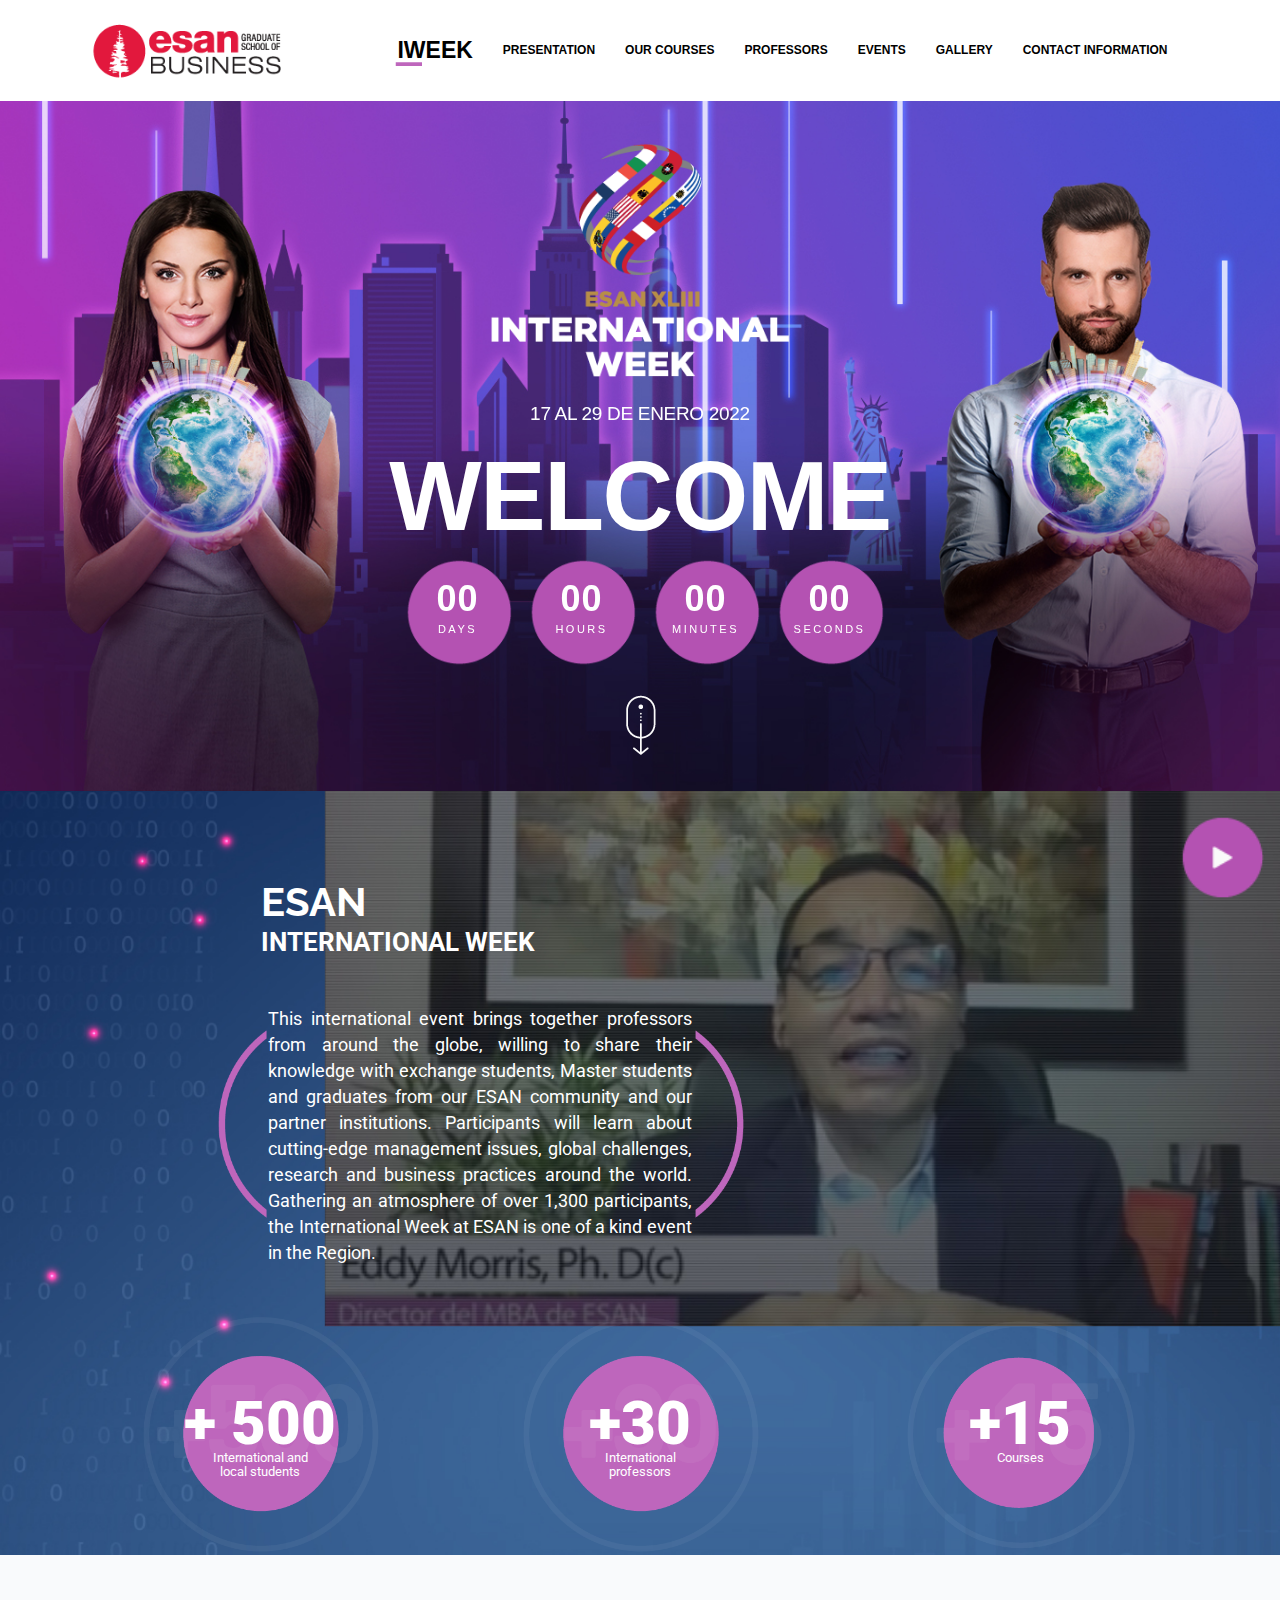
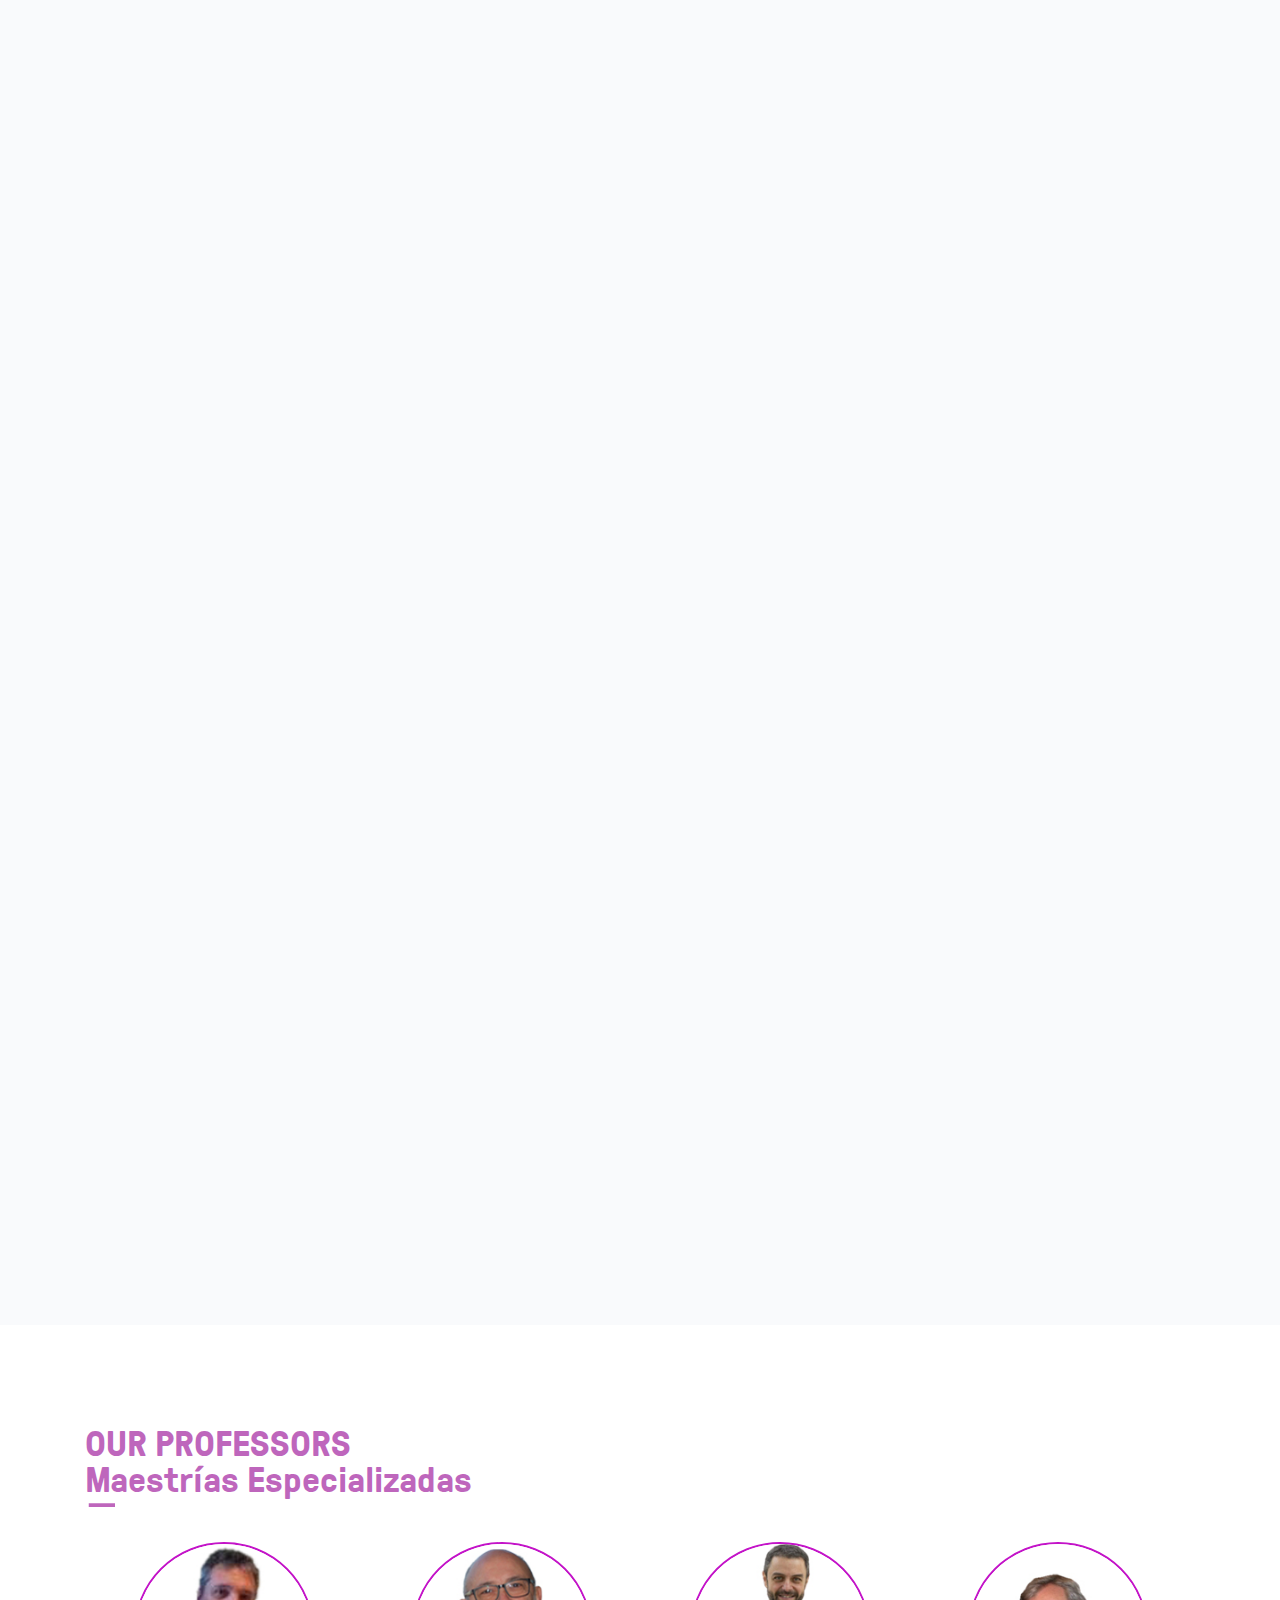
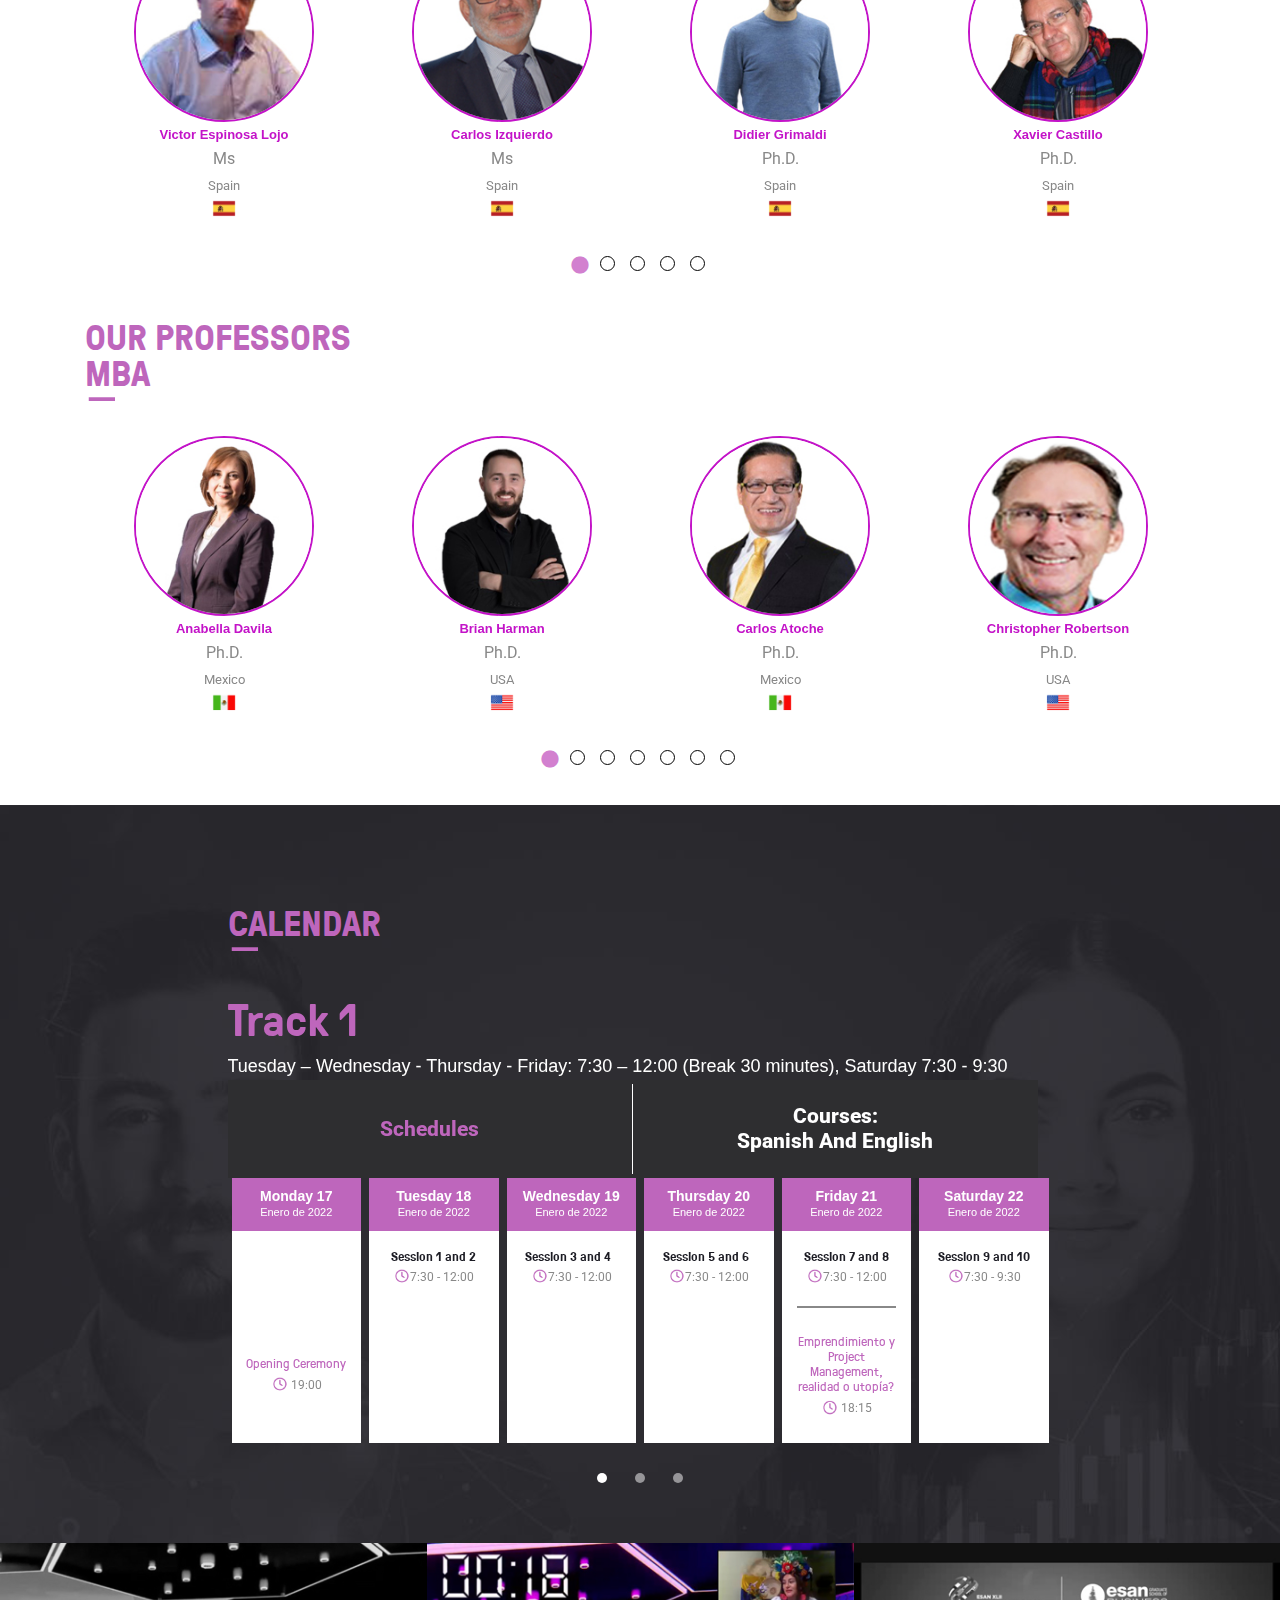
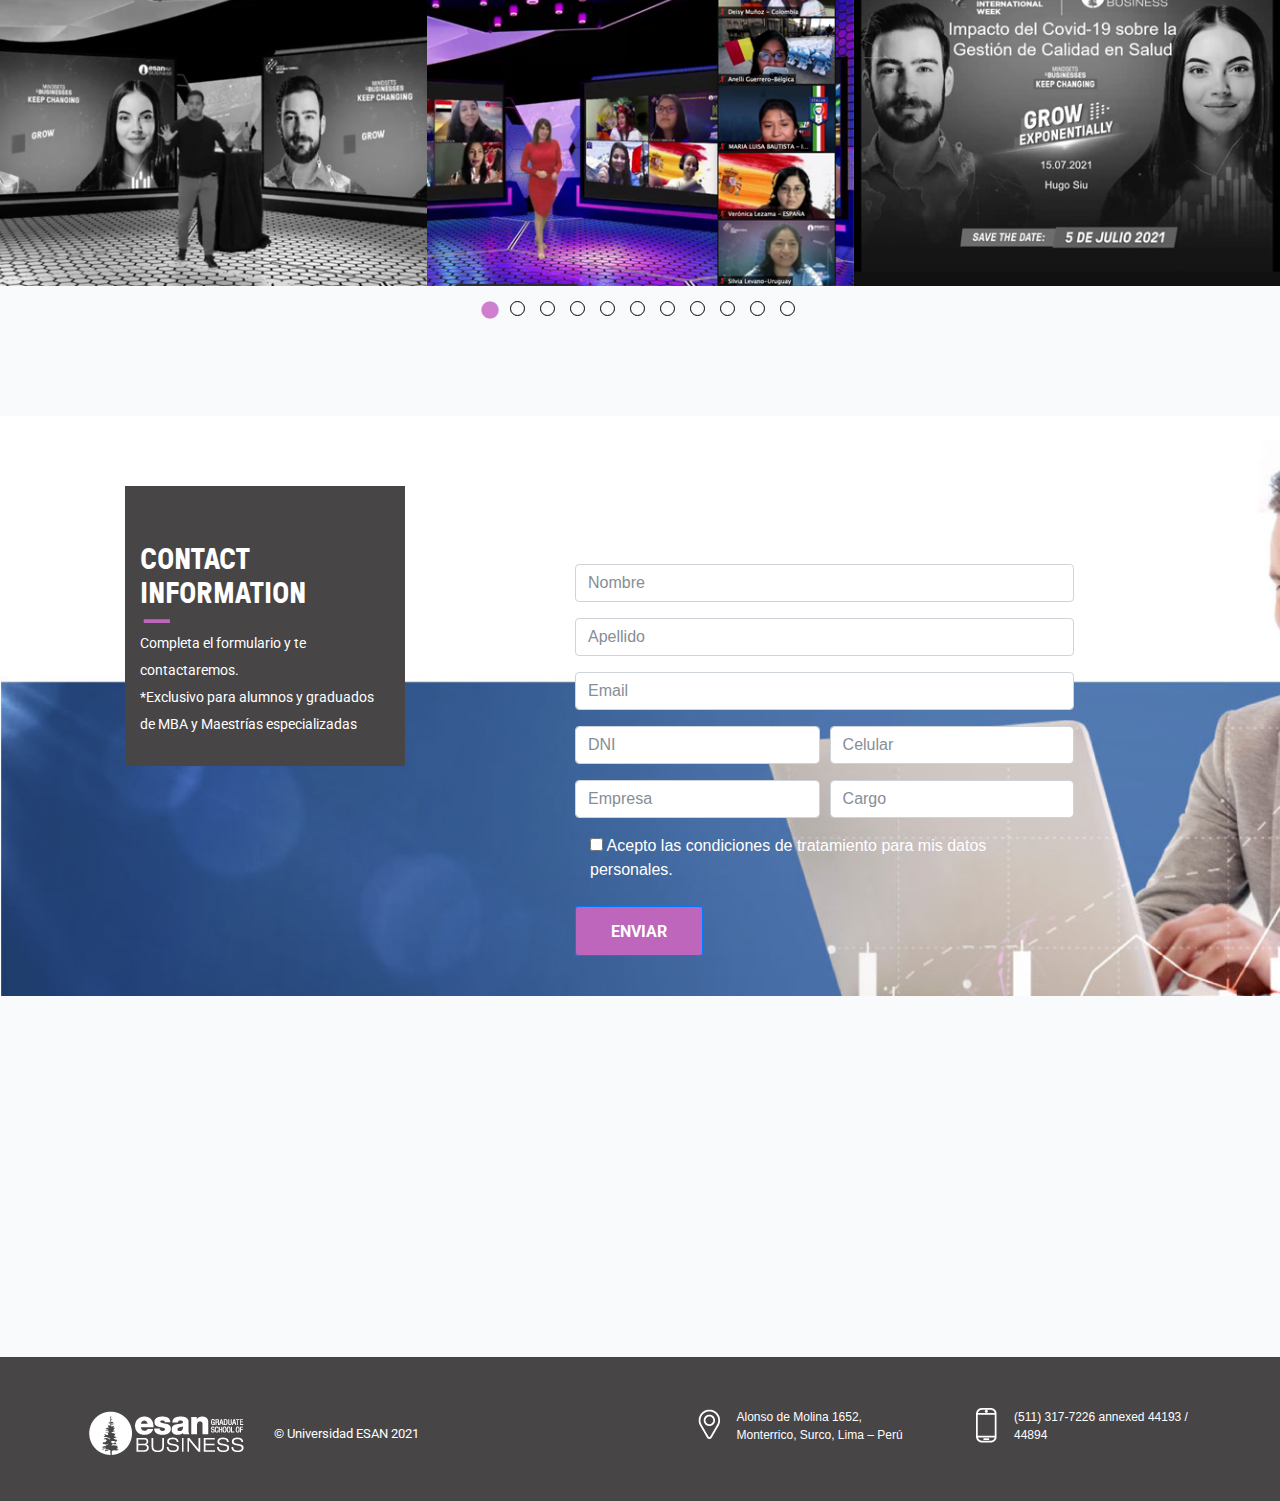
==== commit 3914f10c: "Merge pull request #2 from sandraortiz/master" ====
--- a/index.html
+++ b/index.html
@@ -283,7 +283,75 @@
                   <p>
                     Courses to our Master students
                   </p>
-                  <a href="images/pdf/Brochure_Mobile_Iweek2021_2.pdf" class="btn">DOWNLOAD BROCHURE</a>
+                  <a href="images/pdf/Brochure_Mobile_Iweek2022_1-5.pdf" class="btn">DOWNLOAD BROCHURE</a>
+                </div><!-- single intro text end-->
+              </div>
+              <div class="col-lg-7 col-md-7 wow fadeInUp d-flex justify-content-center" data-wow-duration="1.5s"
+                data-wow-delay="400ms"
+                style="visibility: visible; animation-duration: 1.5s; animation-delay: 400ms; animation-name: fadeInUp;">
+                <div class="single-intro-text me mb-30 ">
+                  <div class="card0 ">
+                    <div class="cara one w-100 h-100 ">
+                      <div style="width: 100%; " class="single-content h-100 d-flex align-items-start justify-content-between flex-direction  flex-column 
+                                 
+                                 ">
+                        <div class="content-cara">
+                          <img src="./images/iconos/icono-0.png" alt="" class="img-fluid pl-0 ">
+
+                        </div>
+                        <div class="f-btn pt-4 align-self-start ">Read more+
+                        </div>
+
+                      </div>
+                    </div>
+                    <div class="cara two w-100 h-100">
+                      <div style="width: 100%; " class="h-100 d-flex align-items-start flex-direction  flex-column">
+                        <div class="container pb-0">
+                          <div class="row">
+                            <div class="col-7 pl-0 pr-0 d-flex align-items-center">
+                              <img src="./images/iconos/icono-0.png" alt="" class="maestria pb-4 pt-3">
+                            </div>
+                          </div>
+                        </div>
+                        <div class="container">
+                          <div class="row pt-1">
+                            <div class="col-6 pl-0 pr-2">
+                              <div class="p-div m-texto">
+                                <p>Análisis del comportamiento del consumidor</p>
+                                <p>Distribución Multicanal</p>
+                                <p>e-Commerce & Omnichannel
+                                </p>
+                                <p>
+                                  E-Mobile
+                                </p>
+                                <p>Estrategias Corporativas con Stakeholders</p>
+                                <p>Gestión del riesgo en Supply Chain</p>
+                                <p>Innovación en la Empresa</p>
+                              </div>
+                            </div>
+                            <div class="col-6 pl-2 pr-0">
+                              <div class="p-div m-texto">
+                                <p>Key Account management y trade marketing
+                                </p>
+                                <p>Marketing Politico y Manejo de Medios</p>
+                                <p> Metodología de Gestión de Proyectos</p>
+                                <p>Seguridad Informática
+                                </p>
+                                <p>Tendencias en Gestión Tecnológica</p>
+                                <p>Tributación Internacional y Precios de Transferencia</p>
+                                <p>Valorización de Empresas</p>
+                              </div>
+                            </div>
+                          </div>
+                        </div>
+
+                        <div class="f-btn w-100 text-right mt-3 ">&gt;
+                        </div>
+
+                      </div>
+                    </div>
+                  </div>
+
                 </div><!-- single intro text end-->
               </div>
 
@@ -489,9 +557,7 @@
                             Organizational change: the cameleon way
                           </p>
                           <p>
-                            Liderazgo bondadoso en acción: creando vínculos auténticos para un crecimiento sostenible en
-                            las organizaciones
-
+                            Liderazgo por Mercadotecnia de servicios: como diseñar y entregar un servicio excepcional
                           </p>
                           <p>Reconciliación del lado oscuro de recursos humanos
                           </p>
@@ -611,7 +677,7 @@
     <section id="PROFESSORS" class="ts-speakers speaker-classic">
       <div class="container">
         <div class="row">
-          <div class="col-xl-12 col-lg-10 mx-auto">
+          <div class="col-xl-12 mx-auto">
             <h2 class="section-title ">
               OUR PROFESSORS <br> Maestrías Especializadas
             </h2>
@@ -619,7 +685,7 @@
               <div class="mb-4"> <img src="images/profesores/ME/Victor_Espinosa.jpg" alt="" class="img-expositor">
                 <strong>Victor Espinosa Lojo </strong>
                 <p>Ms</p>
-                <p><small>Español</small></p>
+                <p><small>Spain</small></p>
                 <img src="images/banderas/spain.png" alt="" class="text-center"
                   style="width: 24px; margin-left: auto; margin-right: auto;">
 
@@ -630,7 +696,7 @@
               <div class="mb-4"> <img src="images/profesores/ME/Carlos_Izquierdo.jpg" alt="" class=" img-expositor">
                 <strong>Carlos Izquierdo</strong>
                 <p>Ms</p>
-                <p><small>Español</small></p>
+                <p><small>Spain</small></p>
                 <img src="images/banderas/spain.png" alt="" class="text-center"
                   style="width: 24px; margin-left: auto; margin-right: auto;">
 
@@ -642,27 +708,25 @@
               <div class="mb-4"> <img src="images/profesores/ME/Didier_Grimaldi.jpg" alt="" class="img-expositor">
                 <strong>Didier Grimaldi</strong>
                 <p>Ph.D.</p>
-                <p><small>Español</small></p>
+                <p><small>Spain</small></p>
                 <img src="images/banderas/spain.png" alt="" class="text-center"
                   style="width: 24px; margin-left: auto; margin-right: auto;">
-
 
 
               </div>
               <div class="mb-4"> <img src="images/profesores/ME/Xavier_Castillo.jpg" alt="" class="img-expositor">
                 <strong>Xavier Castillo</strong>
                 <p>Ph.D.</p>
-                <p><small>Español</small></p>
+                <p><small>Spain</small></p>
                 <img src="images/banderas/spain.png" alt="" class="text-center"
                   style="width: 24px; margin-left: auto; margin-right: auto;">
-
 
 
               </div>
               <div class="mb-4"> <img src="images/profesores/ME/Carlos_Izquierdo.jpg" alt="" class="img-expositor">
                 <strong>Carlos Izquierdo</strong>
                 <p>Ms</p>
-                <p><small>Español</small></p>
+                <p><small>Spain</small></p>
                 <img src="images/banderas/spain.png" alt="" class="text-center"
                   style="width: 24px; margin-left: auto; margin-right: auto;">
 
@@ -673,26 +737,24 @@
               <div class="mb-4"> <img src="images/profesores/ME/Joan Domenech.jpg" alt="" class=" img-expositor">
                 <strong>Joan Domenech</strong>
                 <p>Ms</p>
-                <p><small>Español</small></p>
+                <p><small>Spain</small></p>
                 <img src="images/banderas/spain.png" alt="" class="text-center"
                   style="width: 24px; margin-left: auto; margin-right: auto;">
-
 
               </div>
               <div class="mb-4"> <img src="images/profesores/ME/Xavier_Vazquez.jpg" alt="" class=" img-expositor">
                 <strong>Xavier Vazquez </strong>
                 <p>Ph.D.</p>
-                <p><small>Español</small></p>
+                <p><small>Spain</small></p>
                 <img src="images/banderas/spain.png" alt="" class="text-center"
                   style="width: 24px; margin-left: auto; margin-right: auto;">
-
 
               </div>
               <div class="mb-4"> <img src="images/profesores/ME/Alexandre_Almeida_Sousa.jpg" alt=""
                   class="img-expositor">
                 <strong>Alexander De Souza Almeida </strong>
-                <p>MS</p>
-                <p><small>Brasil</small></p>
+                <p>Ms</p>
+                <p><small>Brazil</small></p>
                 <img src="images/banderas/brazil.png" alt="" class="text-center"
                   style="width: 24px; margin-left: auto; margin-right: auto;">
 
@@ -701,8 +763,8 @@
                   class="img-expositor">
                 <strong>Fernando Merino</strong>
                 <p style="line-height:20px">Ph.D.</p>
-                <p><small>Argentina</small></p>
-                <img src="images/banderas/argentina.png" alt="" class="text-center"
+                <p><small>Spain</small></p>
+                <img src="images/banderas/spain.png" alt="" class="text-center"
                   style="width: 24px; margin-left: auto; margin-right: auto;">
 
 
@@ -710,7 +772,7 @@
               <div class="mb-4"> <img src="images/profesores/ME/Miguel_Angel_Lopez_Gomez.jpg" alt=""
                   class="img-expositor">
                 <strong>Miguel Angel Lopez</strong>
-                <p style="line-height:20px"></p>
+                <p style="line-height:20px">Ph.D.</p>
                 <p><small>Spain</small></p>
                 <img src="images/banderas/spain.png" alt="" class="text-center"
                   style="width: 24px; margin-left: auto; margin-right: auto;">
@@ -760,7 +822,34 @@
                 <img src="images/profesores/ME/Agustin_Lopez_Quesada.jpg" alt="" class="img-expositor">
                 <strong>Agustin Lopez Quesada</strong>
                 <p>Ph.D.</p>
-                <p><small>España</small></p>
+                <p><small>Spain</small></p>
+                <img src="images/banderas/spain.png" alt="" class="text-center"
+                  style="width: 24px; margin-left: auto; margin-right: auto;">
+
+              </div>
+              <div class="mb-4">
+                <img src="images/profesores/ME/Concha-Gaudo.jpg" alt="" class="img-expositor">
+                <strong>Concha Gaudo Fernando</strong>
+                <p>Mg</p>
+                <p><small>Spain</small></p>
+                <img src="images/banderas/spain.png" alt="" class="text-center"
+                  style="width: 24px; margin-left: auto; margin-right: auto;">
+
+              </div>
+              <div class="mb-4">
+                <img src="images/profesores/ME/Joan-Carles-Peiro.jpg" alt="" class="img-expositor">
+                <strong>Joan Carles Peiro</strong>
+                <p>Ph.D.</p>
+                <p><small>Spain</small></p>
+                <img src="images/banderas/spain.png" alt="" class="text-center"
+                  style="width: 24px; margin-left: auto; margin-right: auto;">
+
+              </div>
+              <div class="mb-4">
+                <img src="images/profesores/ME/Fernando-Marco-Faderna.jpg" alt="" class="img-expositor">
+                <strong>Fernando Marco Faderna</strong>
+                <p>Ph.D.</p>
+                <p><small>Spain</small></p>
                 <img src="images/banderas/spain.png" alt="" class="text-center"
                   style="width: 24px; margin-left: auto; margin-right: auto;">
 
@@ -780,8 +869,8 @@
             <div class="center3">
               <div class="mb-4"> <img src="images/profesores/MBA/Anabella_Davila.jpg" alt="" class="img-expositor">
                 <strong>Anabella Davila </strong>
-                <p>Ph.D</p>
-                <p><small>México</small></p>
+                <p>Ph.D.</p>
+                <p><small>Mexico</small></p>
                 <img src="images/banderas/mexico.png" alt="" class="text-center"
                   style="width: 24px; margin-left: auto; margin-right: auto;">
 
@@ -791,7 +880,7 @@
               </div>
               <div class="mb-4"> <img src="images/profesores/MBA/Brian_Harman.jpg" alt="" class=" img-expositor">
                 <strong>Brian Harman</strong>
-                <p>Ph.D</p>
+                <p>Ph.D.</p>
                 <p><small>USA</small></p>
                 <img src="images/banderas/ee-uu.png" alt="" class="text-center"
                   style="width: 24px; margin-left: auto; margin-right: auto;">
@@ -804,92 +893,286 @@
               <div class="mb-4"> <img src="images/profesores/MBA/Carlos_Atoche.jpg" alt="" class="img-expositor">
                 <strong>Carlos Atoche</strong>
                 <p>Ph.D.</p>
-                <p><small>México</small></p>
+                <p><small>Mexico</small></p>
                 <img src="images/banderas/mexico.png" alt="" class="text-center"
                   style="width: 24px; margin-left: auto; margin-right: auto;">
 
 
-               <div class="col-lg-12">
-                  <div class="row  ">
-                     <div class="col-lg-5 col-md-5 wow fadeInUp d-flex  align-self-TOP pl-4"
-                        data-wow-duration="1.5s" data-wow-delay="400ms"
-                        style="visibility: visible; animation-duration: 1.5s; animation-delay: 400ms; animation-name: fadeInUp;">
-                        <div class="mb-30 single-one">
-
-                           <h3>OUR COURSES</h3>
-                           <p>
-                              Courses to our Master students
-                           </p>
-                           <a href="images/pdf/Brochure_Mobile_Iweek2022_1-5.pdf" class="btn">DOWNLOAD BROCHURE</a>
-                        </div><!-- single intro text end-->
-                     </div>
-                     <div class="col-lg-7 col-md-7 wow fadeInUp d-flex justify-content-center" data-wow-duration="1.5s" data-wow-delay="400ms" style="visibility: visible; animation-duration: 1.5s; animation-delay: 400ms; animation-name: fadeInUp;">
-                        <div class="single-intro-text me mb-30 ">
-                           <div class="card0 ">
-                              <div class="cara one w-100 h-100 ">
-                                 <div style="width: 100%; " class="single-content h-100 d-flex align-items-start justify-content-between flex-direction  flex-column 
-                                 
-                                 ">
-                                   <div class="content-cara">
-                                    <img src="./images/iconos/icono-0.png" alt="" class="img-fluid pl-0 ">
-                                    
-                                   </div>
-                                    <div class="f-btn pt-4 align-self-start ">Read more+
-                                    </div>
-                                 
-                                 </div>
-                              </div>
-                              <div class="cara two w-100 h-100">
-                                 <div style="width: 100%; " class="h-100 d-flex align-items-start flex-direction  flex-column">
-                                    <div class="container pb-0">
-                                       <div class="row">
-                                          <div class="col-7 pl-0 pr-0 d-flex align-items-center">
-                                             <img src="./images/iconos/icono-0.png" alt="" class="maestria pb-4 pt-3">
-                                          </div>
-                                       </div>
-                                    </div>
-                                    <div class="container">
-                                       <div class="row pt-1">
-                                          <div class="col-6 pl-0 pr-2">
-                                             <div class="p-div m-texto">
-                                                <p>Análisis del comportamiento del consumidor</p>
-                                                <p>Distribución Multicanal</p>
-                                                <p>e-Commerce & Omnichannel
-                                                   </p>
-                                                <p>
-                                                   E-Mobile
-                                                </p>   
-                                                <p>Estrategias Corporativas con Stakeholders</p>
-                                                <p>Gestión del riesgo en Supply Chain</p>
-                                                <p>Innovación en la Empresa</p>   
-                                             </div>
-                                          </div>
-                                          <div class="col-6 pl-2 pr-0">
-                                             <div class="p-div m-texto">
-                                                <p>Key Account management y trade marketing
-                                                   </p>
-                                                  <p>Marketing Politico y Manejo de Medios</p> 
-                                                  <p> Metodología de Gestión de Proyectos</p>
-                                                   <p>Seguridad Informática
-                                                   </p>
-                                                   <p>Tendencias en Gestión Tecnológica</p>
-                                                   <p>Tributación Internacional y Precios de Transferencia</p>
-                                                   <p>Valorización de Empresas</p>
-                                             </div>
-                                          </div>
-                                       </div>
-                                    </div>
-                                   
-                                    <div class="f-btn w-100 text-right mt-3 ">&gt;
-                                    </div>
-                                   
-                                 </div>
-                              </div>
-                           </div>
-   
-                        </div><!-- single intro text end-->
-                     </div>
-                   
+              </div>
+              <div class="mb-4"> <img src="images/profesores/MBA/Christopher_Robertson.jpg" alt=""
+                  class="img-expositor">
+                <strong>Christopher Robertson</strong>
+                <p>Ph.D.</p>
+                <p><small>USA</small></p>
+                <img src="images/banderas/ee-uu.png" alt="" class="text-center"
+                  style="width: 24px; margin-left: auto; margin-right: auto;">
+
+
+              </div>
+              <div class="mb-4"> <img src="images/profesores/MBA/Diego_Agudelo.jpg" alt="" class="img-expositor">
+                <strong>Diego Agudelo</strong>
+                <p>Ph.D.</p>
+                <p><small>Colombia</small></p>
+                <img src="images/banderas/colombia.png" alt="" class="text-center"
+                  style="width: 24px; margin-left: auto; margin-right: auto;">
+
+
+              </div>
+
+
+              <div class="mb-4"> <img src="images/profesores/MBA/Dimeil_Ushana.jpg" alt="" class=" img-expositor">
+                <strong>Dimeil Ushana</strong>
+                <p>Ph.D.</p>
+                <p><small>USA</small></p>
+                <img src="images/banderas/ee-uu.png" alt="" class="text-center"
+                  style="width: 24px; margin-left: auto; margin-right: auto;">
+
+              </div>
+              <div class="mb-4"> <img src="images/profesores/MBA/Douglas_Miller.jpg" alt="" class=" img-expositor">
+                <strong>Douglas Miller</strong>
+                <p>Ph.D.</p>
+                <p><small>USA</small></p>
+                <img src="images/banderas/ee-uu.png" alt="" class="text-center"
+                  style="width: 24px; margin-left: auto; margin-right: auto;">
+
+              </div>
+              <div class="mb-4"> <img src="images/profesores/MBA/Flavio_Roberto_Eduardo_Solano_Mendez.jpg" alt=""
+                  class="img-expositor">
+                <strong>Flavio Roberto Eduardo Solano Mendez </strong>
+                <p>Ph.D.</p>
+                <p><small>Mexico</small></p>
+                <img src="images/banderas/mexico.png" alt="" class="text-center"
+                  style="width: 24px; margin-left: auto; margin-right: auto;">
+
+              </div>
+              <div class="mb-4"> <img src="images/profesores/MBA/Geoffrey_Dick.jpg" alt="" class="img-expositor">
+                <strong>Geoffrey Dick</strong>
+                <p>Ph.D.</p>
+                <p><small>Australia</small></p>
+                <img src="images/banderas/australia.png" alt="" class="text-center"
+                  style="width: 24px; margin-left: auto; margin-right: auto;">
+
+
+              </div>
+              <div class="mb-4"> <img src="images/profesores/MBA/Guillermo_rodriguez.jpg" alt="" class="img-expositor">
+                <strong>Guillermo Rodriguez</strong>
+                <p>Ph.D.</p>
+                <p><small>Mexico</small></p>
+                <img src="images/banderas/mexico.png" alt="" class="text-center"
+                  style="width: 24px; margin-left: auto; margin-right: auto;">
+
+
+
+              </div>
+
+
+              <div class="mb-4"> <img src="images/profesores/MBA/Jorge_Teixeira.jpg" alt="" class="img-expositor">
+                <strong>Jorge Teixeira </strong>
+                <p>Ph.D.</p>
+                <p><small>Brazil</small></p>
+                <img src="images/banderas/brazil.png" alt="" class="text-center"
+                  style="width: 24px; margin-left: auto; margin-right: auto;">
+
+
+              </div>
+              <div class="mb-4"> <img src="images/profesores/MBA/Jose_Luis_Gimenez.jpg" alt="" class="img-expositor">
+                <strong>Jose Luis Gimenez</strong>
+                <p>Ph.D.</p>
+                <p><small>Venezuela</small></p>
+                <img src="images/banderas/venezuela.png" alt="" class="text-center"
+                  style="width: 24px; margin-left: auto; margin-right: auto;">
+
+
+              </div>
+              <div class="mb-4">
+                <img src="images/profesores/MBA/Juan_Pablo_Torres_Cepeda.jpg" alt="" class="img-expositor">
+                <strong>Juan Pablo Torres </strong>
+                <p>Ph.D.</p>
+                <p><small>Chile</small></p>
+                <img src="images/banderas/chile.png" alt="" class="text-center"
+                  style="width: 24px; margin-left: auto; margin-right: auto;">
+
+              </div>
+              <div class="mb-4">
+                <img src="images/profesores/MBA/Leandro_Morrillas.jpg" alt="" class="img-expositor">
+                <strong>Leandro Morrillas</strong>
+                <p>Ph.D.</p>
+                <p><small>Brazil</small></p>
+                <img src="images/banderas/brazil.png" alt="" class="text-center"
+                  style="width: 24px; margin-left: auto; margin-right: auto;">
+
+              </div>
+              <div class="mb-4">
+                <img src="images/profesores/MBA/Luis_Silva.jpg" alt="" class="img-expositor">
+                <strong>Luis Silva</strong>
+                <p>Ph.D.</p>
+                <p><small>Uruguay</small></p>
+                <img src="images/banderas/uruguay.png" alt="" class="text-center"
+                  style="width: 24px; margin-left: auto; margin-right: auto;">
+
+              </div>
+              <div class="mb-4">
+                <img src="images/profesores/MBA/Mahesh_Rajan.jpg" alt="" class="img-expositor">
+                <strong>Mahesh Rajan</strong>
+                <p>Ph.D.</p>
+                <p><small>USA</small></p>
+                <img src="images/banderas/ee-uu.png" alt="" class="text-center"
+                  style="width: 24px; margin-left: auto; margin-right: auto;">
+
+              </div>
+              <div class="mb-4">
+                <img src="images/profesores/MBA/Margarita_Nunez.jpg" alt="" class="img-expositor">
+                <strong>Margarita Nuñez</strong>
+                <p>Ph.D.</p>
+                <p><small>Spain</small></p>
+                <img src="images/banderas/spain.png" alt="" class="text-center"
+                  style="width: 24px; margin-left: auto; margin-right: auto;">
+
+              </div>
+              <div class="mb-4">
+                <img src="images/profesores/MBA/Mark_Govers.jpg" alt="" class="img-expositor">
+                <strong>Mark Govers</strong>
+                <p>Ph.D.</p>
+                <p><small>Netherlands</small></p>
+                <img src="images/banderas/netherlands.png" alt="" class="text-center"
+                  style="width: 24px; margin-left: auto; margin-right: auto;">
+
+              </div>
+              <div class="mb-4">
+                <img src="images/profesores/MBA/Myriam_Martinez.jpg" alt="" class="img-expositor">
+                <strong>Myriam Martinez</strong>
+                <p>Ph.D.</p>
+                <p><small>Spain</small></p>
+                <img src="images/banderas/spain.png" alt="" class="text-center"
+                  style="width: 24px; margin-left: auto; margin-right: auto;">
+
+              </div>
+
+
+              <div class="mb-4">
+                <img src="images/profesores/MBA/Osmar_Arandia.jpg" alt="" class="img-expositor">
+                <strong>Osmar Arandia</strong>
+                <p>Ph.D.</p>
+                <p><small>Mexico</small></p>
+                <img src="images/banderas/mexico.png" alt="" class="text-center"
+                  style="width: 24px; margin-left: auto; margin-right: auto;">
+
+              </div>
+              <div class="mb-4">
+                <img src="images/profesores/MBA/Parikshat_Singh_Manhas.jpg" alt="" class="img-expositor">
+                <strong>Parikshat Singh Manhas</strong>
+                <p>Ph.D.</p>
+                <p><small>India</small></p>
+                <img src="images/banderas/india.png" alt="" class="text-center"
+                  style="width: 24px; margin-left: auto; margin-right: auto;">
+
+              </div>
+              <div class="mb-4">
+                <img src="images/profesores/MBA/Renato_De_Freitas.jpg" alt="" class="img-expositor">
+                <strong>Renato de Freitas</strong>
+                <p>Ph.D.</p>
+                <p><small>Portugal</small></p>
+                <img src="images/banderas/portugal.png" alt="" class="text-center"
+                  style="width: 24px; margin-left: auto; margin-right: auto;">
+
+              </div>
+              <div class="mb-4">
+                <img src="images/profesores/MBA/Ronald_Rivas.jpg" alt="" class="img-expositor">
+                <strong>Ronald Rivas</strong>
+                <p>Ph.D.</p>
+                <p><small>USA</small></p>
+                <img src="images/banderas/ee-uu.png" alt="" class="text-center"
+                  style="width: 24px; margin-left: auto; margin-right: auto;">
+
+              </div>
+              <div class="mb-4">
+                <img src="images/profesores/MBA/Sergio_Olavarrieta.jpg" alt="" class="img-expositor">
+                <strong>Sergio Olavarrieta</strong>
+                <p>Ph.D.</p>
+                <p><small>Chile</small></p>
+                <img src="images/banderas/chile.png" alt="" class="text-center"
+                  style="width: 24px; margin-left: auto; margin-right: auto;">
+
+              </div>
+              <div class="mb-4">
+                <img src="images/profesores/MBA/William_Bommer.jpg" alt="" class="img-expositor">
+                <strong>Bill Bommer</strong>
+                <p>Ph.D.</p>
+                <p><small>USA</small></p>
+                <img src="images/banderas/ee-uu.png" alt="" class="text-center"
+                  style="width: 24px; margin-left: auto; margin-right: auto;">
+
+              </div>
+
+            </div>
+          </div>
+
+        </div>
+        <!-- row end-->
+
+
+      </div><!-- container end-->
+
+
+    </section>
+    <!-- ts speaker end-->
+
+
+    <!-- ts schedule start-->
+    <section id="EVENTS" class="ts-schedule"
+      style="background-image: url(./images/banner/kv-black-2.jpg); background-size: cover; background-position: center center;">
+      <div class="container">
+        <div class="row">
+          <div class="col-lg-9 mx-auto">
+            <h2 class="section-title ">
+              CALENDAR
+
+            </h2>
+            <div id="carouselExampleIndicators" class="carousel slide" data-ride="carousel">
+              <ol class="carousel-indicators">
+                <li data-target="#carouselExampleIndicators" data-slide-to="0" class="active"></li>
+                <li data-target="#carouselExampleIndicators" data-slide-to="1"></li>
+                <li data-target="#carouselExampleIndicators" data-slide-to="2"></li>
+              </ol>
+              <div class="carousel-inner">
+                <div class="carousel-item active">
+                  <div class="container pb-0">
+                    <div class="row d-flex justify-content-center">
+                      <div class="col-lg-12 pl-0">
+                        <div class="t-schedule">
+                          Track 1
+                        </div>
+                        <div class="subt-schedule">
+                          Tuesday – Wednesday - Thursday - Friday: 7:30 – 12:00 (Break 30 minutes), Saturday 7:30 - 9:30
+                        </div>
+
+                        <div class="ts-schedule-nav ">
+                          <ul class="nav nav-tabs justify-content-center" role="tablist"
+                            style="padding: 4px 0px; background-color: #2E2E30;">
+                            <li class="nav-item " style="border-right: 1.5px solid #FFFFFF; ">
+                              <a class="active" title="Click Me" href="#date1" role="tab" data-toggle="tab"
+                                aria-selected="false">
+                                <h3 class="number-white">Schedules</h3>
+
+                              </a>
+                            </li>
+                            <li class="nav-item">
+                              <a class="" href="#date2" title="Click Me" role="tab" data-toggle="tab"
+                                aria-selected="true">
+                                <h3 class="number-white">Courses: <br> Spanish and English
+                                </h3>
+                              </a>
+
+                            </li>
+
+
+                          </ul>
+                          <!-- Tab panes -->
+                        </div>
+
+                      </div>
+                    </div>
+
                   </div>
 
                   <div class="container">
@@ -914,7 +1197,7 @@
                                         <div class="schedule-box vacio">
                                         </div>
 
-                                        <div class="schedule-box gray">
+                                        <div class="schedule-box gray no-line">
                                           <h3 class="schedule-slot-title light two-title">
                                             Opening Ceremony
                                           </h3>
@@ -938,15 +1221,14 @@
                                       <div class="schedule-slot-info-content ">
                                         <div class="schedule-box">
                                           <h3 class="schedule-slot-title">
-                                            Session 1 and 2- 
+                                            Session 1 and 2
                                           </h3>
-                                          <p class="hora"> <span><img src="images/iconos/hora.png" alt=""></span>7:00 -
+                                          <p class="hora"> <span><img src="images/iconos/hora.png" alt=""></span>7:30 -
                                             12:00</p>
 
                                         </div>
 
-                                        <div class="schedule-box gray vacio">
+                                        <div class="schedule-box gray vacio no-line">
                                         </div>
 
                                       </div>
@@ -966,14 +1248,13 @@
                                       <div class="schedule-slot-info-content ">
                                         <div class="schedule-box">
                                           <h3 class="schedule-slot-title">
-                                             Session 3 and 4-
+                                            Session 3 and 4  
                                           </h3>
-                                          <p class="hora"> <span><img src="images/iconos/hora.png" alt=""></span>7:00 -
+                                          <p class="hora"> <span><img src="images/iconos/hora.png" alt=""></span>7:30 -
                                             12:00</p>
 
                                         </div>
-                                        <div class="schedule-box gray vacio">
+                                        <div class="schedule-box gray vacio no-line">
                                         </div>
 
                                       </div>
@@ -993,14 +1274,13 @@
                                       <div class="schedule-slot-info-content ">
                                         <div class="schedule-box ">
                                           <h3 class="schedule-slot-title">
-                                             Session 5 and 6-
+                                            Session 5 and 6  
                                           </h3>
-                                          <p class="hora"> <span><img src="images/iconos/hora.png" alt=""></span>7:00 -
+                                          <p class="hora"> <span><img src="images/iconos/hora.png" alt=""></span>7:30 -
                                             12:00</p>
 
                                         </div>
-                                        <div class="schedule-box gray vacio">
+                                        <div class="schedule-box gray vacio no-line">
                                         </div>
 
                                       </div>
@@ -1019,14 +1299,25 @@
                                       <div class="schedule-slot-info-content ">
                                         <div class="schedule-box">
                                           <h3 class="schedule-slot-title">
-                                            Session 7 and 8-
+                                            Session 7 and 8 </h3>
+                                          <p class="hora"> <span><img src="images/iconos/hora.png" alt=""></span>7:30 -
+                                            12:00</p>
+
+
+
+                                        </div>
+                                        <div class="schedule-line">
+                                          <hr>
+
+                                        </div>
+                                        <div class="schedule-box gray ">
+
+                                          <h3 class="schedule-slot-title light two-title">
+                                            Emprendimiento y Project Management, realidad o utopía?
                                           </h3>
-                                          <p class="hora"> <span><img src="images/iconos/hora.png" alt=""></span>7:00 -
-                                            12:00</p>
-
-                                        </div>
-                                        <div class="schedule-box gray vacio">
+                                          <p class="hora"> <span><img src="images/iconos/hora.png" alt=""></span> 18:15
+                                          </p>
+
                                         </div>
                                       </div>
 
@@ -1047,15 +1338,14 @@
                                       <div class="schedule-slot-info-content ">
                                         <div class="schedule-box ">
                                           <h3 class="schedule-slot-title">
-                                            Session 9 and 10-
+                                            Session 9 and 10
                                           </h3>
-                                          <p class="hora"> <span><img src="images/iconos/hora.png" alt=""></span>7:00 -
-                                            12:00</p>
-
-                                        </div>
-
-                                        <div class="schedule-box gray vacio">
+                                          <p class="hora"> <span><img src="images/iconos/hora.png" alt=""></span>7:30 -
+                                            9:30</p>
+
+                                        </div>
+
+                                        <div class="schedule-box gray vacio no-line">
                                         </div>
                                       </div>
                                       <!--Info content end -->
@@ -1125,36 +1415,74 @@
 
 
                               </div>
-                              <div class="cara two w-100 h-100">
-                                 <div style="width: 100%; " class="h-100 d-flex align-items-start  flex-direction  flex-column">
-                                    <div class="container pb-2">
-                                       <div class="row">
-                                          <div class="col-7 pl-0 pr-0 d-flex align-items-center">
-                                             <h3 class="ts-title">MANAGEMENT & HR</h3>
-                                          </div>
-                                          <div class="col-5 pl-1 pr-0 text-right">
-                                             
-                                    <img src="./images/iconos/icono-4.png" alt="" >
-                                          </div>
-                                       </div>
-                                    </div>
-                                    
-                                    <div class="p-div">
-                                      <p>
-                                       Cultura organizacional y gestión del cambio
-                                       
-                                      </p>
-                                      <p>
-                                       Organizational change: the cameleon way
-                                      </p>
-                                      <p>
-                                      Liderazgo por Mercadotecnia de servicios: como diseñar y entregar un servicio excepcional 
-                                      </p>
-                                      <p>Reconciliación del lado oscuro de recursos humanos
-                                       </p>
-                                       <p>
-                                          Storytelling for leaders
-                                       </p>
+                            </div>
+
+
+
+                          </div>
+
+
+                        </div>
+                      </div>
+                    </div>
+                  </div>
+
+                </div>
+                <div class="carousel-item">
+                  <div class="container pb-0">
+                    <div class="row d-flex justify-content-center">
+                      <div class="col-lg-12 pl-0">
+                        <div class="t-schedule">
+                          Track 2
+                        </div>
+                        <div class="subt-schedule">
+                          Tuesday – Wednesday - Thursday - Friday: 13:30 – 18:00 (Break 30 minutes), Saturday 10:00 -
+                          12:00
+                        </div>
+
+                        <div class="ts-schedule-nav ">
+                          <ul class="nav nav-tabs justify-content-center" role="tablist"
+                            style="padding: 4px 0px; background-color: #2E2E30;">
+                            <li class="nav-item " style="border-right: 1.5px solid #FFFFFF; ">
+                              <a class="active" title="Click Me" href="#date3" role="tab" data-toggle="tab"
+                                aria-selected="false">
+                                <h3 class="number-white">Schedules</h3>
+
+                              </a>
+                            </li>
+                            <li class="nav-item">
+                              <a class="" href="#date4" title="Click Me" role="tab" data-toggle="tab"
+                                aria-selected="true">
+                                <h3 class="number-white">Courses: <br> Spanish and English</h3>
+                              </a>
+
+                            </li>
+
+
+                          </ul>
+                          <!-- Tab panes -->
+                        </div>
+
+                      </div>
+                    </div>
+
+                  </div>
+
+                  <div class="container">
+
+                    <div class="row d-flex justify-content-center">
+                      <div class="col-lg-12 pl-0 pr-0">
+                        <div class="tab-content schedule-tabs">
+
+                          <div role="tabpanel" class="tab-pane active" id="date3">
+                            <div class="container">
+
+                              <div class="row row-cols-1 row-cols-md-3 d-flex justify-content-center pb-0">
+                                <div class="col-xl-2 col-sm-3 col-6 pl-1 pr-1  mb-0">
+                                  <div class="schedule-listing card h-100">
+                                    <div class="schedule-slot-time text-center">
+                                      Monday 17 <br>
+                                      <small>Enero de 2022</small>
                                     </div>
                                     <div class="schedule-slot-info ">
 
@@ -1162,7 +1490,7 @@
                                         <div class="schedule-box vacio">
                                         </div>
 
-                                        <div class="schedule-box gray">
+                                        <div class="schedule-box gray no-line">
                                           <h3 class="schedule-slot-title light two-title">
                                             Opening Ceremony
                                           </h3>
@@ -1186,15 +1514,14 @@
                                       <div class="schedule-slot-info-content ">
                                         <div class="schedule-box">
                                           <h3 class="schedule-slot-title">
-                                            Session 1 and 2-
+                                            Session 1 and 2
                                           </h3>
                                           <p class="hora"> <span><img src="images/iconos/hora.png" alt=""></span>13:30 -
                                             18:00</p>
 
                                         </div>
 
-                                        <div class="schedule-box gray vacio">
+                                        <div class="schedule-box gray vacio no-line">
                                         </div>
 
                                       </div>
@@ -1214,14 +1541,13 @@
                                       <div class="schedule-slot-info-content ">
                                         <div class="schedule-box">
                                           <h3 class="schedule-slot-title">
-                                             Session 3 and 4-
+                                            Session 3 and 4  
                                           </h3>
                                           <p class="hora"> <span><img src="images/iconos/hora.png" alt=""></span>13:30 -
                                             18:00</p>
 
                                         </div>
-                                        <div class="schedule-box gray vacio">
+                                        <div class="schedule-box gray vacio no-line">
                                         </div>
 
                                       </div>
@@ -1241,14 +1567,13 @@
                                       <div class="schedule-slot-info-content ">
                                         <div class="schedule-box ">
                                           <h3 class="schedule-slot-title">
-                                             Session 5 and 6-
+                                            Session 5 and 6
                                           </h3>
                                           <p class="hora"> <span><img src="images/iconos/hora.png" alt=""></span>13:30 -
                                             18:00</p>
 
                                         </div>
-                                        <div class="schedule-box gray vacio">
+                                        <div class="schedule-box gray vacio no-line">
                                         </div>
 
                                       </div>
@@ -1262,19 +1587,29 @@
                                       Friday 21 <br>
                                       <small>Enero de 2022</small>
                                     </div>
+
                                     <div class="schedule-slot-info ">
 
                                       <div class="schedule-slot-info-content ">
                                         <div class="schedule-box">
                                           <h3 class="schedule-slot-title">
-                                            Session 7 and 8-
+                                            Session 7 and 8
                                           </h3>
                                           <p class="hora"> <span><img src="images/iconos/hora.png" alt=""></span>13:30 -
                                             18:00</p>
 
                                         </div>
-                                        <div class="schedule-box gray vacio">
+                                        <div class="schedule-line">
+                                          <hr>
+
+                                        </div>
+                                        <div class="schedule-box gray ">
+                                          <h3 class="schedule-slot-title light two-title">
+                                            Emprendimiento y Project Management, realidad o utopía?
+                                          </h3>
+                                          <p class="hora"> <span><img src="images/iconos/hora.png" alt=""></span> 18:15
+                                          </p>
+
                                         </div>
                                       </div>
 
@@ -1295,15 +1630,14 @@
                                       <div class="schedule-slot-info-content ">
                                         <div class="schedule-box ">
                                           <h3 class="schedule-slot-title">
-                                            Session 9 and 10-
+                                            Session 9 and 10
                                           </h3>
                                           <p class="hora"> <span><img src="images/iconos/hora.png" alt=""></span>10:00 -
                                             12:00</p>
 
                                         </div>
 
-                                        <div class="schedule-box gray vacio">
+                                        <div class="schedule-box gray vacio no-line">
                                         </div>
                                       </div>
                                       <!--Info content end -->
@@ -1390,396 +1724,17 @@
                       </div>
                     </div>
                   </div>
-               </div><!-- col end-->
-
-            </div><!-- row end-->
-         </div><!-- container end-->
-      </section>
-     
-      <section id="PROFESSORS" class="ts-speakers speaker-classic">
-         <div class="container">
-            <div class="row">
-               <div class="col-xl-12 mx-auto">
-                  <h2 class="section-title ">
-                     OUR PROFESSORS <br> Maestrías Especializadas
-                  </h2>
-                  <div class="center2">
-                     <div class="mb-4"> <img src="images/profesores/ME/Victor_Espinosa.jpg" alt="" class="img-expositor">
-                        <strong>Victor Espinosa Lojo  </strong>
-                        <p>Ms</p>
-                        <p><small>Spain</small></p>
-                        <img src="images/banderas/spain.png" alt="" class="text-center" style="width: 24px; margin-left: auto; margin-right: auto;">
-   
-                
-                       
-                       
-                     </div>
-                     <div class="mb-4"> <img src="images/profesores/ME/Carlos_Izquierdo.jpg" alt="" class=" img-expositor">
-                        <strong>Carlos Izquierdo</strong>
-                        <p>Ms</p>
-                        <p><small>Spain</small></p>
-                        <img src="images/banderas/spain.png" alt="" class="text-center" style="width: 24px; margin-left: auto; margin-right: auto;">
-                       
-                     
-                        
-                       
-                     </div>
-      
-                     <div class="mb-4"> <img src="images/profesores/ME/Didier_Grimaldi.jpg" alt="" class="img-expositor">
-                        <strong>Didier Grimaldi</strong>
-                        <p>Ph.D.</p>
-                        <p><small>Spain</small></p>
-                        <img src="images/banderas/spain.png" alt="" class="text-center" style="width: 24px; margin-left: auto; margin-right: auto;">
-                     
-                       
-                     </div>
-                     <div class="mb-4"> <img src="images/profesores/ME/Xavier_Castillo.jpg" alt="" class="img-expositor">
-                        <strong>Xavier Castillo</strong>
-                        <p>Ph.D.</p>
-                        <p><small>Spain</small></p>
-                        <img src="images/banderas/spain.png" alt="" class="text-center" style="width: 24px; margin-left: auto; margin-right: auto;">
-                       
-                       
-                     </div>
-                     <div class="mb-4"> <img src="images/profesores/ME/Carlos_Izquierdo.jpg" alt="" class="img-expositor">
-                        <strong>Carlos Izquierdo</strong>
-                        <p>Ms</p>
-                        <p><small>Spain</small></p>
-                        <img src="images/banderas/spain.png" alt="" class="text-center" style="width: 24px; margin-left: auto; margin-right: auto;">
-                        
-                     
-                     </div>
-
-
-                     <div class="mb-4"> <img src="images/profesores/ME/Joan Domenech.jpg" alt="" class=" img-expositor">
-                        <strong>Joan Domenech</strong>
-                        <p>Ms</p>
-                        <p><small>Spain</small></p>
-                        <img src="images/banderas/spain.png" alt="" class="text-center" style="width: 24px; margin-left: auto; margin-right: auto;">
-                        
-                     </div>
-                     <div class="mb-4"> <img src="images/profesores/ME/Xavier_Vazquez.jpg" alt="" class=" img-expositor">
-                        <strong>Xavier Vazquez </strong>
-                        <p>Ph.D.</p>
-                        <p><small>Spain</small></p>
-                        <img src="images/banderas/spain.png" alt="" class="text-center" style="width: 24px; margin-left: auto; margin-right: auto;">
-                        
-                     </div>
-                     <div class="mb-4"> <img src="images/profesores/ME/Alexandre_Almeida_Sousa.jpg" alt="" class="img-expositor">
-                        <strong>Alexander De Souza Almeida </strong>
-                        <p>Ms</p>
-                        <p><small>Brazil</small></p>
-                        <img src="images/banderas/brazil.png" alt="" class="text-center" style="width: 24px; margin-left: auto; margin-right: auto;">
-                       
-                     </div>
-                     <div class="mb-4"> <img src="images/profesores/ME/Fernando_Merino_De_Lucas.jpg" alt="" class="img-expositor">
-                        <strong>Fernando Merino</strong>
-                        <p style="line-height:20px">Ph.D.</p>
-                        <p><small>Spain</small></p>
-                        <img src="images/banderas/spain.png" alt="" class="text-center" style="width: 24px; margin-left: auto; margin-right: auto;">
-                        
-                        
-                     </div>
-                     <div class="mb-4"> <img src="images/profesores/ME/Miguel_Angel_Lopez_Gomez.jpg" alt="" class="img-expositor">
-                        <strong>Miguel Angel Lopez</strong>
-                        <p style="line-height:20px">Ph.D.</p>
-                        <p><small>Spain</small></p>
-                        <img src="images/banderas/spain.png" alt="" class="text-center" style="width: 24px; margin-left: auto; margin-right: auto;">
-                        
-                        
-                     
-                     </div>
-
-                     
-                     <div class="mb-4"> <img src="images/profesores/ME/Myriam_Martinez.jpg" alt="" class="img-expositor">
-                        <strong>Miriam Martinez </strong>
-                        <p style="line-height:20px">Ph.D.</p>
-                        <p><small>Spain</small></p>
-                        <img src="images/banderas/spain.png" alt="" class="text-center" style="width: 24px; margin-left: auto; margin-right: auto;">
-                       
-                     
-                     </div>
-                     <div class="mb-4"> <img src="images/profesores/ME/Jorge_Bullemore.jpg" alt="" class="img-expositor">
-                        <strong>Jorge Bullemore</strong>
-                        <p style="line-height:20px">Ph.D.</p>
-                        <p><small>Chile</small></p>
-                        <img src="images/banderas/chile.png" alt="" class="text-center" style="width: 24px; margin-left: auto; margin-right: auto;">
-                       
-                        
-                        </div>
-                        <div class="mb-4">
-                           <img src="images/profesores/ME/Jesus_Hernandez.jpg" alt="" class="img-expositor">
-                           <strong>Jesús Hernandez</strong>
-                           <p>Ph.D.</p>
-                           <p><small>Spain</small></p>
-                           <img src="images/banderas/spain.png" alt="" class="text-center" style="width: 24px; margin-left: auto; margin-right: auto;">
-                            
-                           </div>
-                           <div class="mb-4"> 
-                              <img src="images/profesores/ME/Maximiliano_Aguiar.jpg" alt="" class="img-expositor">
-                              <strong>Maximiliano Aguiar</strong>
-                              <p>Magister</p>
-                              <p><small>Argentina</small></p>
-                              <img src="images/banderas/argentina.png" alt="" class="text-center" style="width: 24px; margin-left: auto; margin-right: auto;">
-                               
-                              </div>
-                              <div class="mb-4"> 
-                                 <img src="images/profesores/ME/Agustin_Lopez_Quesada.jpg" alt="" class="img-expositor">
-                                 <strong>Agustin Lopez Quesada</strong>
-                                 <p>Ph.D.</p>
-                                 <p><small>Spain</small></p>
-                                 <img src="images/banderas/spain.png" alt="" class="text-center" style="width: 24px; margin-left: auto; margin-right: auto;">
-                                  
-                                 </div>
-                                 <div class="mb-4"> 
-                                    <img src="images/profesores/ME/Concha-Gaudo.jpg" alt="" class="img-expositor">
-                                    <strong>Concha Gaudo Fernando</strong>
-                                    <p>Mg</p>
-                                    <p><small>Spain</small></p>
-                                    <img src="images/banderas/spain.png" alt="" class="text-center" style="width: 24px; margin-left: auto; margin-right: auto;">
-                                     
-                                    </div>     
-                                    <div class="mb-4"> 
-                                       <img src="images/profesores/ME/Joan-Carles-Peiro.jpg" alt="" class="img-expositor">
-                                       <strong>Joan Carles Peiro</strong>
-                                       <p>Ph.D.</p>
-                                       <p><small>Spain</small></p>
-                                       <img src="images/banderas/spain.png" alt="" class="text-center" style="width: 24px; margin-left: auto; margin-right: auto;">
-                                        
-                                       </div>      
-                                       <div class="mb-4"> 
-                                          <img src="images/profesores/ME/Fernando-Marco-Faderna.jpg" alt="" class="img-expositor">
-                                          <strong>Fernando Marco Faderna</strong>
-                                          <p>Ph.D.</p>
-                                          <p><small>Spain</small></p>
-                                          <img src="images/banderas/spain.png" alt="" class="text-center" style="width: 24px; margin-left: auto; margin-right: auto;">
-                                           
-                                          </div>        
-                                
-                     </div>
-                     
-                 
-               </div><!-- col end-->
-            </div>
-            
-            <div class="row">
-               <div class="col-xl-12">
-                  <h2 class="section-title pt-5 ">
-                     OUR PROFESSORS <br> MBA
-                  </h2>
-                  <div class="center3">
-                     <div class="mb-4"> <img src="images/profesores/MBA/Anabella_Davila.jpg" alt="" class="img-expositor">
-                        <strong>Anabella Davila  </strong>
-                        <p>Ph.D.</p>
-                        <p><small>Mexico</small></p>
-                        <img src="images/banderas/mexico.png" alt="" class="text-center" style="width: 24px; margin-left: auto; margin-right: auto;">
-   
-                
-                       
-                       
-                     </div>
-                     <div class="mb-4"> <img src="images/profesores/MBA/Brian_Harman.jpg" alt="" class=" img-expositor">
-                        <strong>Brian Harman</strong>
-                        <p>Ph.D.</p>
-                        <p><small>USA</small></p>
-                        <img src="images/banderas/ee-uu.png" alt="" class="text-center" style="width: 24px; margin-left: auto; margin-right: auto;">
-                       
-                     
-                        
-                       
-                     </div>
-      
-                     <div class="mb-4"> <img src="images/profesores/MBA/Carlos_Atoche.jpg" alt="" class="img-expositor">
-                        <strong>Carlos Atoche</strong>
-                        <p>Ph.D.</p>
-                        <p><small>Mexico</small></p>
-                        <img src="images/banderas/mexico.png" alt="" class="text-center" style="width: 24px; margin-left: auto; margin-right: auto;">
-                     
-                       
-                     </div>
-                     <div class="mb-4"> <img src="images/profesores/MBA/Christopher_Robertson.jpg" alt="" class="img-expositor">
-                        <strong>Christopher Robertson</strong>
-                        <p>Ph.D.</p>
-                        <p><small>USA</small></p>
-                        <img src="images/banderas/ee-uu.png" alt="" class="text-center" style="width: 24px; margin-left: auto; margin-right: auto;">
-                       
-                       
-                     </div>
-                     <div class="mb-4"> <img src="images/profesores/MBA/Diego_Agudelo.jpg" alt="" class="img-expositor">
-                        <strong>Diego Agudelo</strong>
-                        <p>Ph.D.</p>
-                        <p><small>Colombia</small></p>
-                        <img src="images/banderas/colombia.png" alt="" class="text-center" style="width: 24px; margin-left: auto; margin-right: auto;">
-                        
-                     
-                     </div>
-
-
-                     <div class="mb-4"> <img src="images/profesores/MBA/Dimeil_Ushana.jpg" alt="" class=" img-expositor">
-                        <strong>Dimeil Ushana</strong>
-                        <p>Ph.D.</p>
-                        <p><small>USA</small></p>
-                        <img src="images/banderas/ee-uu.png" alt="" class="text-center" style="width: 24px; margin-left: auto; margin-right: auto;">
-                        
-                     </div>
-                     <div class="mb-4"> <img src="images/profesores/MBA/Douglas_Miller.jpg" alt="" class=" img-expositor">
-                        <strong>Douglas Miller</strong>
-                        <p>Ph.D.</p>
-                        <p><small>USA</small></p>
-                        <img src="images/banderas/ee-uu.png" alt="" class="text-center" style="width: 24px; margin-left: auto; margin-right: auto;">
-                        
-                     </div>
-                     <div class="mb-4"> <img src="images/profesores/MBA/Flavio_Roberto_Eduardo_Solano_Mendez.jpg" alt="" class="img-expositor">
-                        <strong>Flavio Roberto Eduardo Solano Mendez </strong>
-                        <p>Ph.D.</p>
-                        <p><small>Mexico</small></p>
-                        <img src="images/banderas/mexico.png" alt="" class="text-center" style="width: 24px; margin-left: auto; margin-right: auto;">
-                       
-                     </div>
-                     <div class="mb-4"> <img src="images/profesores/MBA/Geoffrey_Dick.jpg" alt="" class="img-expositor">
-                        <strong>Geoffrey Dick</strong>
-                        <p>Ph.D.</p>
-                        <p><small>Australia</small></p>
-                        <img src="images/banderas/australia.png" alt="" class="text-center" style="width: 24px; margin-left: auto; margin-right: auto;">
-                        
-                        
-                     </div>
-                     <div class="mb-4"> <img src="images/profesores/MBA/Guillermo_rodriguez.jpg" alt="" class="img-expositor">
-                        <strong>Guillermo Rodriguez</strong>
-                        <p>Ph.D.</p>
-                        <p><small>Mexico</small></p>
-                        <img src="images/banderas/mexico.png" alt="" class="text-center" style="width: 24px; margin-left: auto; margin-right: auto;">
-                        
-                        
-                     
-                     </div>
-
-                     
-                     <div class="mb-4"> <img src="images/profesores/MBA/Jorge_Teixeira.jpg" alt="" class="img-expositor">
-                        <strong>Jorge Teixeira </strong>
-                        <p>Ph.D.</p>
-                        <p><small>Brazil</small></p>
-                        <img src="images/banderas/brazil.png" alt="" class="text-center" style="width: 24px; margin-left: auto; margin-right: auto;">
-                       
-                     
-                     </div>
-                     <div class="mb-4"> <img src="images/profesores/MBA/Jose_Luis_Gimenez.jpg" alt="" class="img-expositor">
-                        <strong>Jose Luis Gimenez</strong>
-                        <p>Ph.D.</p>
-                        <p><small>Venezuela</small></p>
-                        <img src="images/banderas/venezuela.png" alt="" class="text-center" style="width: 24px; margin-left: auto; margin-right: auto;">
-                       
-                        
-                        </div>
-                        <div class="mb-4">
-                           <img src="images/profesores/MBA/Juan_Pablo_Torres_Cepeda.jpg" alt="" class="img-expositor">
-                           <strong>Juan Pablo Torres </strong>
-                           <p>Ph.D.</p>
-                           <p><small>Chile</small></p>
-                           <img src="images/banderas/chile.png" alt="" class="text-center" style="width: 24px; margin-left: auto; margin-right: auto;">
-                            
-                           </div>
-                           <div class="mb-4"> 
-                              <img src="images/profesores/MBA/Leandro_Morrillas.jpg" alt="" class="img-expositor">
-                              <strong>Leandro Morrillas</strong>
-                              <p>Ph.D.</p>
-                              <p><small>Brazil</small></p>
-                              <img src="images/banderas/brazil.png" alt="" class="text-center" style="width: 24px; margin-left: auto; margin-right: auto;">
-                               
-                              </div>
-                              <div class="mb-4"> 
-                                 <img src="images/profesores/MBA/Luis_Silva.jpg" alt="" class="img-expositor">
-                                 <strong>Luis Silva</strong>
-                                 <p>Ph.D.</p>
-                                 <p><small>Uruguay</small></p>
-                                 <img src="images/banderas/uruguay.png" alt="" class="text-center" style="width: 24px; margin-left: auto; margin-right: auto;">
-                                  
-                                 </div>
-                                 <div class="mb-4"> 
-                                    <img src="images/profesores/MBA/Mahesh_Rajan.jpg" alt="" class="img-expositor">
-                                    <strong>Mahesh Rajan</strong>
-                                    <p>Ph.D.</p>
-                                    <p><small>USA</small></p>
-                                    <img src="images/banderas/ee-uu.png" alt="" class="text-center" style="width: 24px; margin-left: auto; margin-right: auto;">
-                                     
-                                    </div>   
-                                    <div class="mb-4"> 
-                                       <img src="images/profesores/MBA/Margarita_Nunez.jpg" alt="" class="img-expositor">
-                                       <strong>Margarita Nuñez</strong>
-                                       <p>Ph.D.</p>
-                                       <p><small>Spain</small></p>
-                                       <img src="images/banderas/spain.png" alt="" class="text-center" style="width: 24px; margin-left: auto; margin-right: auto;">
-                                        
-                                       </div>  
-                                       <div class="mb-4"> 
-                                          <img src="images/profesores/MBA/Mark_Govers.jpg" alt="" class="img-expositor">
-                                          <strong>Mark Govers</strong>
-                                          <p>Ph.D.</p>
-                                          <p><small>Netherlands</small></p>
-                                          <img src="images/banderas/netherlands.png" alt="" class="text-center" style="width: 24px; margin-left: auto; margin-right: auto;">
-                                           
-                                          </div>  
-                                          <div class="mb-4"> 
-                                             <img src="images/profesores/MBA/Myriam_Martinez.jpg" alt="" class="img-expositor">
-                                             <strong>Myriam Martinez</strong>
-                                             <p>Ph.D.</p>
-                                             <p><small>Spain</small></p>
-                                             <img src="images/banderas/spain.png" alt="" class="text-center" style="width: 24px; margin-left: auto; margin-right: auto;">
-                                              
-                                             </div>  
-                                             
-                                             
-                                             <div class="mb-4"> 
-                                                <img src="images/profesores/MBA/Osmar_Arandia.jpg" alt="" class="img-expositor">
-                                                <strong>Osmar Arandia</strong>
-                                                <p>Ph.D.</p>
-                                                <p><small>Mexico</small></p>
-                                                <img src="images/banderas/mexico.png" alt="" class="text-center" style="width: 24px; margin-left: auto; margin-right: auto;">
-                                                 
-                                                </div>     
-                                                <div class="mb-4"> 
-                                                   <img src="images/profesores/MBA/Parikshat_Singh_Manhas.jpg" alt="" class="img-expositor">
-                                                   <strong>Parikshat Singh Manhas</strong>
-                                                   <p>Ph.D.</p>
-                                                   <p><small>India</small></p>
-                                                   <img src="images/banderas/india.png" alt="" class="text-center" style="width: 24px; margin-left: auto; margin-right: auto;">
-                                                    
-                                                   </div>   
-                                                   <div class="mb-4"> 
-                                                      <img src="images/profesores/MBA/Renato_De_Freitas.jpg" alt="" class="img-expositor">
-                                                      <strong>Renato de Freitas</strong>
-                                                      <p>Ph.D.</p>
-                                                      <p><small>Portugal</small></p>
-                                                      <img src="images/banderas/portugal.png" alt="" class="text-center" style="width: 24px; margin-left: auto; margin-right: auto;">
-                                                       
-                                                      </div>   
-                                                      <div class="mb-4"> 
-                                                         <img src="images/profesores/MBA/Ronald_Rivas.jpg" alt="" class="img-expositor">
-                                                         <strong>Ronald Rivas</strong>
-                                                         <p>Ph.D.</p>
-                                                         <p><small>USA</small></p>
-                                                         <img src="images/banderas/ee-uu.png" alt="" class="text-center" style="width: 24px; margin-left: auto; margin-right: auto;">
-                                                          
-                                                         </div>   
-                                                         <div class="mb-4"> 
-                                                            <img src="images/profesores/MBA/Sergio_Olavarrieta.jpg" alt="" class="img-expositor">
-                                                            <strong>Sergio Olavarrieta</strong>
-                                                            <p>Ph.D.</p>
-                                                            <p><small>Chile</small></p>
-                                                            <img src="images/banderas/chile.png" alt="" class="text-center" style="width: 24px; margin-left: auto; margin-right: auto;">
-                                                             
-                                                            </div>   
-                                                            <div class="mb-4"> 
-                                                               <img src="images/profesores/MBA/William_Bommer.jpg" alt="" class="img-expositor">
-                                                               <strong>Bill Bommer</strong>
-                                                               <p>Ph.D.</p>
-                                                               <p><small>USA</small></p>
-                                                               <img src="images/banderas/ee-uu.png" alt="" class="text-center" style="width: 24px; margin-left: auto; margin-right: auto;">
-                                                                
-                                                               </div>       
-                                
-                     </div>
-               </div>
+                </div>
+                <div class="carousel-item">
+                  <div class="container pb-0">
+                    <div class="row d-flex justify-content-center">
+                      <div class="col-lg-12 pl-0">
+                        <div class="t-schedule">
+                          Track 3
+                        </div>
+                        <div class="subt-schedule">
+                          Tuesday – Wednesday - Thursday - Friday: 7:30 – 12:00 (Break 30 minutes), Saturday 7:30 – 9:30
+                        </div>
 
                         <div class="ts-schedule-nav ">
                           <ul class="nav nav-tabs justify-content-center" role="tablist"
@@ -1800,300 +1755,8 @@
                             </li>
 
 
-      <!-- ts schedule start-->
-      <section id="EVENTS" class="ts-schedule" style="background-image: url(./images/banner/kv-black-2.jpg); background-size: cover; background-position: center center;">
-         <div class="container">
-            <div class="row">
-               <div class="col-lg-9 mx-auto">
-                  <h2 class="section-title ">
-                     CALENDAR
-
-                  </h2>
-                  <div id="carouselExampleIndicators" class="carousel slide" data-ride="carousel">
-                     <ol class="carousel-indicators">
-                       <li data-target="#carouselExampleIndicators" data-slide-to="0" class="active"></li>
-                       <li data-target="#carouselExampleIndicators" data-slide-to="1"></li>
-                       <li data-target="#carouselExampleIndicators" data-slide-to="2"></li>
-                     </ol>
-                     <div class="carousel-inner">
-                       <div class="carousel-item active">
-                        <div class="container pb-0">
-                           <div class="row d-flex justify-content-center">
-                              <div class="col-lg-12 pl-0">
-                                 <div class="t-schedule">
-                                    Track 1
-                                 </div>
-                                 <div class="subt-schedule">
-                                    Tuesday – Wednesday - Thursday - Friday: 7:30 – 12:00 (Break 30 minutes), Saturday 7:30 - 9:30
-                                 </div>
-      
-                                 <div class="ts-schedule-nav ">
-                                    <ul class="nav nav-tabs justify-content-center" role="tablist"
-                                       style="padding: 4px 0px; background-color: #2E2E30;">
-                                       <li class="nav-item " style="border-right: 1.5px solid #FFFFFF; ">
-                                          <a class="active" title="Click Me" href="#date1" role="tab" data-toggle="tab"
-                                             aria-selected="false">
-                                             <h3 class="number-white">Schedules</h3>
-      
-                                          </a>
-                                       </li>
-                                       <li class="nav-item">
-                                          <a class="" href="#date2" title="Click Me" role="tab" data-toggle="tab"
-                                             aria-selected="true">
-                                             <h3 class="number-white">Courses: <br> Spanish and English
-                                                </h3>
-                                          </a>
-      
-                                       </li>
-      
-      
-                                    </ul>
-                                    <!-- Tab panes -->
-                                 </div>
-      
-                              </div>
-                           </div>
-      
-                        </div>
-      
-                           <div class="container">
-      
-                              <div class="row d-flex justify-content-center">
-                                 <div class="col-lg-12 pl-0 pr-0">
-                                    <div class="tab-content schedule-tabs">
-                                       
-                                       <div role="tabpanel" class="tab-pane active" id="date1">
-                                          <div class="container">
-                                             
-                                             <div class="row row-cols-1 row-cols-md-3 d-flex justify-content-center pb-0">
-                                                <div class="col-xl-2 col-sm-3 col-6 pl-1 pr-1  mb-0">
-                                                  <div class="schedule-listing card h-100">
-                                                   <div class="schedule-slot-time text-center">
-                                                      Monday 17 <br>
-                                                      <small>Enero de 2022</small>
-                                                   </div>
-                                                   <div class="schedule-slot-info ">
-      
-                                                      <div class="schedule-slot-info-content ">
-                                                         <div class="schedule-box vacio">
-                                                         </div>
-                                                      
-                                                         <div class="schedule-box gray">
-                                                            <h3 class="schedule-slot-title light two-title">
-                                                               Opening Ceremony
-                                                            </h3>
-                                                            <p class="hora"> <span><img src="images/iconos/hora.png" alt=""></span> 19:00</p>
-                                                         
-                                                         </div>
-                                                      </div>
-                                                      <!--Info content end -->
-                                                   </div><!-- Slot info end -->
-                                                  </div>
-                                                </div>
-                                                <div class="col-xl-2 col-sm-3 col-6 pl-1 pr-1  mb-0">
-                                                  <div class="schedule-listing card h-100">
-                                                   <div class="schedule-slot-time text-center">
-                                                      Tuesday 18<br>
-                                                      <small>Enero de 2022</small>
-                                                   </div>
-                                                   <div class="schedule-slot-info ">
-      
-                                                      <div class="schedule-slot-info-content ">
-                                                         <div class="schedule-box">
-                                                            <h3 class="schedule-slot-title">
-                                                               Session 1  and 2   
-                                                            </h3>
-                                                            <p class="hora"> <span><img src="images/iconos/hora.png" alt=""></span>7:30 - 12:00</p>
-         
-                                                         </div>
-                                                       
-                                                       <div class="schedule-box gray vacio">
-                                                       </div>
-                                                        
-                                                      </div>
-                                                      <!--Info content end -->
-                                                   </div><!-- Slot info end -->
-                                                  </div>
-                                                </div>
-                                              
-                                              <div class="col-xl-2 col-sm-3 col-6 pl-1 pr-1  mb-0">
-                                                  <div class="schedule-listing card h-100">
-                                                   <div class="schedule-slot-time text-center">
-                                                     Wednesday 19<br>
-                                                      <small>Enero de 2022</small>
-                                                   </div>
-                                                   <div class="schedule-slot-info ">
-      
-                                                      <div class="schedule-slot-info-content ">
-                                                         <div class="schedule-box">
-                                                            <h3 class="schedule-slot-title">
-                                                               Session 3  and 4    
-                                                             </h3>
-                                                           <p class="hora"> <span><img src="images/iconos/hora.png" alt=""></span>7:30 - 12:00</p>                                  
-                                                          
-                                                         </div>
-                                                        <div class="schedule-box gray vacio">
-                                                        </div>                               
-                                                       
-                                                          </div>
-                                                      <!--Info content end -->
-                                                   </div><!-- Slot info end -->
-                                                  </div>
-                                                </div>
-                                              
-                                                <div class="col-xl-2 col-sm-3 col-6 pl-1 pr-1 mb-0">
-                                                   <div class="schedule-listing card h-100">
-                                                    <div class="schedule-slot-time text-center">
-                                                       Thursday 20<br>
-                                                       <small>Enero de 2022</small>
-                                                    </div>
-                                                    <div class="schedule-slot-info ">
-       
-                                                       <div class="schedule-slot-info-content ">
-                                                        <div class="schedule-box ">
-                                                         <h3 class="schedule-slot-title">
-                                                            Session 5  and 6    
-                                                           </h3>
-                                                        <p class="hora"> <span><img src="images/iconos/hora.png" alt=""></span>7:30 - 12:00</p>                                  
-                                                       
-                                                        </div>
-                                                       <div class="schedule-box gray vacio">
-                                                       </div>
-                                                        
-                                                       </div>
-                                                       <!--Info content end -->
-                                                    </div><!-- Slot info end -->
-                                                   </div>
-                                                 </div>
-                                                 <div class="col-xl-2 pl-1 col-sm-3 col-6 pr-1 mb-0">
-                                                   <div class="schedule-listing card h-100">
-                                                    <div class="schedule-slot-time text-center">
-                                                      Friday 21 <br>
-                                                      <small>Enero de 2022</small>
-                                                    </div>
-                                                    <div class="schedule-slot-info ">
-      
-                                                      <div class="schedule-slot-info-content ">
-                                                         <div class="schedule-box">
-                                                            <h3 class="schedule-slot-title">
-                                                               Session 7  and 8 </h3>
-                                                           <p class="hora"> <span><img src="images/iconos/hora.png" alt=""></span>7:30 - 12:00</p>                                  
-                                                          
-                                                         </div>
-                                                       <div class="schedule-box gray ">
-                                                         <h3 class="schedule-slot-title light two-title">
-                                                           Emprendimiento y Project Management, realidad o utopía?
-                                                         </h3>
-                                                         <p class="hora"> <span><img src="images/iconos/hora.png" alt=""></span> 18:15</p>
-                                                      
-                                                       </div>
-                                                      </div>
-                                                        
-                                                       
-                                                      <!--Info content end -->
-                                                   </div><!-- Slot info end -->
-                                                   </div>
-                                                 </div>
-                                     
-                                     <div class="col-xl-2 pl-1 col-sm-3  col-6 pr-1  mb-0">
-                                                  <div class="schedule-listing card h-100">
-                                                   <div class="schedule-slot-time text-center">
-                                                     Saturday 22 <br>
-                                                      <small>Enero de 2022</small>
-                                                   </div>
-                                                   <div class="schedule-slot-info ">
-       
-                                                      <div class="schedule-slot-info-content ">
-                                                        <div class="schedule-box ">
-                                                         <h3 class="schedule-slot-title">
-                                                            Session 9  and 10
-                                                         </h3>
-                                                         <p class="hora"> <span><img src="images/iconos/hora.png" alt=""></span>7:30 - 9:30</p>                                  
-                                                          
-                                                        </div>
-                                                         
-                                                        <div class="schedule-box gray vacio">
-                                                        </div>
-                                                      </div>
-                                                      <!--Info content end -->
-                                                   </div><!-- Slot info end -->
-                                                  </div>
-                                                </div>
-                                                
-                                                 
-                                              </div>
-      
-                                          </div>
-      
-                                       </div>
-                                       <div role="tabpanel" class="tab-pane " id="date2">
-                                          <div class="container">
-                                             
-                                             <div class="row row-cols-1 row-cols-md-3 d-flex justify-content-center">
-                                                <div class="col-lg-6 col-sm-5 mb-4">
-                                                  <div class="schedule-listing card h-100">
-                                                   <div class="schedule-slot-time text-center pt-4 pb-4 ">
-                                                     Track 1 <br>
-                                                     
-                                                   </div>
-                                                   <div class="schedule-slot-info ">
-      
-                                                      <div class="schedule-slot-info-content text-center pb-4 ">
-                                                         <h3 class="schedule-slot-title pt-4 pb-2">
-                                                            Tuesday – Wednesday - Thursday - Friday
-                                                              
-                                                            
-                                                         </h3>
-                                                         <p class="hora pb-0"> <span><img src="images/iconos/hora.png" alt=""></span>  
-                                                            7:30 - 12:00 <br> (Break 30 min)
-                                                         </p>
-                                                         <h3 class="schedule-slot-title pt-3 pb-2">
-                                                            Saturday
-                                                            
-                                                         </h3>
-                                                         <p class="hora pb-3"> <span><img src="images/iconos/hora.png" alt=""></span>  
-                                                            7:30 – 9:30 
-                                                         </p>
-                                                         <p> <strong>Strategy</strong></p>
-                                                         <p class="pb-4 pt-2" >
-                                                            Strategies for growth and diversification
-                                                         </p>
-                                                         <p class="pb-4 pt-2" >
-                                                            The essentials of global strategy (co-teaching course)
-                                                         </p>
-                                                         <p> <strong>Management & HR</strong></p>
-                                                         <p class="pb-4 pt-2" >
-                                                            Organizational change: the cameleon way
-                                                         </p>
-                                                         <p> <strong>Business & Entrepreneurship</strong></p>
-                                                         <p class="pb-4 pt-2" >
-                                                            International business development in a post Covid world
-                                                             
-                                                         </p>
-                                                         
-                                                        
-                                                       
-                                                      </div>
-                                                      <!--Info content end -->
-                                                   </div><!-- Slot info end -->
-                                                  </div>
-                                                </div>
-                                            
-                                             
-                                                 
-                                              </div>
-                                          </div>
-      
-      
-      
-                                       </div>
-                                     
-      
-                                    </div>
-                                 </div>
-                              </div>
-                           </div>
-      
+                          </ul>
+                          <!-- Tab panes -->
                         </div>
 
                       </div>
@@ -2111,292 +1774,63 @@
                             <div class="container">
 
                               <div class="row row-cols-1 row-cols-md-3 d-flex justify-content-center pb-0">
-                                <div class="col-xl-2 col-sm-3 col-6 pl-1 pr-1  mb-0">
-                                  <div class="schedule-listing card h-100">
-                                    <div class="schedule-slot-time text-center">
-                                      Monday 24 <br>
-                                      <small>Enero de 2022</small>
-                                    </div>
-                                    <div class="schedule-slot-info ">
-
-                                      <div class="schedule-slot-info-content ">
-                                        <div class="schedule-box vacio">
-                                        </div>
-
-                                        <div class="schedule-box gray vacio">
-
-                                        </div>
-                                      </div>
-                                      <!--Info content end -->
-                                    </div><!-- Slot info end -->
-                                  </div>
-                                </div>
+
                                 <div class="col-xl-2 col-sm-3 col-6 pl-1 pr-1  mb-0">
                                   <div class="schedule-listing card h-100">
                                     <div class="schedule-slot-time text-center">
                                       Tuesday 25<br>
                                       <small>Enero de 2022</small>
                                     </div>
-         
-                                 </div>
-                              </div>
-         
-                           </div>
-         
-                              <div class="container">
-         
-                                 <div class="row d-flex justify-content-center">
-                                    <div class="col-lg-12 pl-0 pr-0">
-                                       <div class="tab-content schedule-tabs">
-                                          
-                                          <div role="tabpanel" class="tab-pane active" id="date3">
-                                             <div class="container">
-                                                
-                                                <div class="row row-cols-1 row-cols-md-3 d-flex justify-content-center pb-0">
-                                                   <div class="col-xl-2 col-sm-3 col-6 pl-1 pr-1  mb-0">
-                                                     <div class="schedule-listing card h-100">
-                                                      <div class="schedule-slot-time text-center">
-                                                         Monday 17 <br>
-                                                         <small>Enero de 2022</small>
-                                                      </div>
-                                                      <div class="schedule-slot-info ">
-         
-                                                         <div class="schedule-slot-info-content ">
-                                                            <div class="schedule-box vacio">
-                                                            </div>
-                                                         
-                                                            <div class="schedule-box gray">
-                                                               <h3 class="schedule-slot-title light two-title">
-                                                                  Opening Ceremony
-                                                               </h3>
-                                                               <p class="hora"> <span><img src="images/iconos/hora.png" alt=""></span> 19:00</p>
-                                                            
-                                                            </div>
-                                                         </div>
-                                                         <!--Info content end -->
-                                                      </div><!-- Slot info end -->
-                                                     </div>
-                                                   </div>
-                                                   <div class="col-xl-2 col-sm-3 col-6 pl-1 pr-1  mb-0">
-                                                     <div class="schedule-listing card h-100">
-                                                      <div class="schedule-slot-time text-center">
-                                                         Tuesday 18<br>
-                                                         <small>Enero de 2022</small>
-                                                      </div>
-                                                      <div class="schedule-slot-info ">
-         
-                                                         <div class="schedule-slot-info-content ">
-                                                            <div class="schedule-box">
-                                                               <h3 class="schedule-slot-title">
-                                                                  Session 1  and 2   
-                                                               </h3>
-                                                               <p class="hora"> <span><img src="images/iconos/hora.png" alt=""></span>13:30 - 18:00</p>
-            
-                                                            </div>
-                                                          
-                                                          <div class="schedule-box gray vacio">
-                                                          </div>
-                                                           
-                                                         </div>
-                                                         <!--Info content end -->
-                                                      </div><!-- Slot info end -->
-                                                     </div>
-                                                   </div>
-                                                 
-                                                 <div class="col-xl-2 col-sm-3 col-6 pl-1 pr-1  mb-0">
-                                                     <div class="schedule-listing card h-100">
-                                                      <div class="schedule-slot-time text-center">
-                                                        Wednesday 19<br>
-                                                         <small>Enero de 2022</small>
-                                                      </div>
-                                                      <div class="schedule-slot-info ">
-         
-                                                         <div class="schedule-slot-info-content ">
-                                                            <div class="schedule-box">
-                                                               <h3 class="schedule-slot-title">
-                                                                  Session 3  and 4    
-                                                                </h3>
-                                                              <p class="hora"> <span><img src="images/iconos/hora.png" alt=""></span>13:30 - 18:00</p>                                  
-                                                             
-                                                            </div>
-                                                           <div class="schedule-box gray vacio">
-                                                           </div>                               
-                                                          
-                                                             </div>
-                                                         <!--Info content end -->
-                                                      </div><!-- Slot info end -->
-                                                     </div>
-                                                   </div>
-                                                 
-                                                   <div class="col-xl-2 col-sm-3 col-6 pl-1 pr-1 mb-0">
-                                                      <div class="schedule-listing card h-100">
-                                                       <div class="schedule-slot-time text-center">
-                                                          Thursday 20<br>
-                                                          <small>Enero de 2022</small>
-                                                       </div>
-                                                       <div class="schedule-slot-info ">
-          
-                                                          <div class="schedule-slot-info-content ">
-                                                           <div class="schedule-box ">
-                                                            <h3 class="schedule-slot-title">
-                                                               Session 5  and 6
-                                                            </h3>
-                                                           <p class="hora"> <span><img src="images/iconos/hora.png" alt=""></span>13:30 - 18:00</p>                                  
-                                                          
-                                                           </div>
-                                                          <div class="schedule-box gray vacio">
-                                                          </div>
-                                                           
-                                                          </div>
-                                                          <!--Info content end -->
-                                                       </div><!-- Slot info end -->
-                                                      </div>
-                                                    </div>
-                                                    <div class="col-xl-2 pl-1 col-sm-3 col-6 pr-1 mb-0">
-                                                      <div class="schedule-listing card h-100">
-                                                       <div class="schedule-slot-time text-center">
-                                                         Friday 21 <br>
-                                                         <small>Enero de 2022</small>
-                                                       </div>
-                                                       <div class="schedule-slot-info ">
-         
-                                                         <div class="schedule-slot-info-content ">
-                                                            <div class="schedule-box">
-                                                               <h3 class="schedule-slot-title">
-                                                                  Session 7  and 8 
-                                                               </h3>
-                                                              <p class="hora"> <span><img src="images/iconos/hora.png" alt=""></span>13:30 - 18:00</p>                                  
-                                                             
-                                                            </div>
-                                                          <div class="schedule-box gray ">
-                                                            <h3 class="schedule-slot-title light two-title">
-                                                               Emprendimiento y Project Management, realidad o utopía?
-                                                             </h3>
-                                                             <p class="hora"> <span><img src="images/iconos/hora.png" alt=""></span> 18:15</p>
-                                                          
-                                                          </div>
-                                                         </div>
-                                                           
-                                                          
-                                                         <!--Info content end -->
-                                                      </div><!-- Slot info end -->
-                                                      </div>
-                                                    </div>
-                                        
-                                        <div class="col-xl-2 pl-1 col-sm-3  col-6 pr-1  mb-0">
-                                                     <div class="schedule-listing card h-100">
-                                                      <div class="schedule-slot-time text-center">
-                                                        Saturday 22 <br>
-                                                         <small>Enero de 2022</small>
-                                                      </div>
-                                                      <div class="schedule-slot-info ">
-          
-                                                         <div class="schedule-slot-info-content ">
-                                                           <div class="schedule-box ">
-                                                            <h3 class="schedule-slot-title">
-                                                               Session 9  and 10
-                                                            </h3>
-                                                            <p class="hora"> <span><img src="images/iconos/hora.png" alt=""></span>10:00 - 12:00</p>                                  
-                                                             
-                                                           </div>
-                                                            
-                                                           <div class="schedule-box gray vacio">
-                                                           </div>
-                                                         </div>
-                                                         <!--Info content end -->
-                                                      </div><!-- Slot info end -->
-                                                     </div>
-                                                   </div>
-                                                   
-                                                    
-                                                 </div>
-         
-                                             </div>
-         
-                                          </div>
-                                          <div role="tabpanel" class="tab-pane " id="date4">
-                                             <div class="container">
-                                             
-                                                <div class="row row-cols-1 row-cols-md-3 d-flex justify-content-center">
-                                                   <div class="col-lg-6 col-sm-5 mb-4">
-                                                     <div class="schedule-listing card h-100">
-                                                      <div class="schedule-slot-time text-center pt-4 pb-4 ">
-                                                        Track 2 <br>
-                                                        
-                                                      </div>
-                                                      <div class="schedule-slot-info ">
-         
-                                                         <div class="schedule-slot-info-content text-center pb-4 ">
-                                                            <h3 class="schedule-slot-title pt-4 pb-2">
-                                                               Tuesday – Wednesday - Thursday - Friday
-                                                                 
-                                                               
-                                                            </h3>
-                                                            <p class="hora pb-0"> <span><img src="images/iconos/hora.png" alt=""></span>  
-                                                               13:30 - 18:00 <br> (Break 30 min)
-                                                            </p>
-                                                            <h3 class="schedule-slot-title pt-3 pb-2">
-                                                               Saturday
-                                                               
-                                                            </h3>
-                                                            <p class="hora pb-3"> <span><img src="images/iconos/hora.png" alt=""></span>  
-                                                               10:00 – 12:00 
-                                                            </p>
-                                                            <p> <strong>Strategy</strong></p>
-                                                            <p class="pb-4 pt-2" >
-                                                               Building and Using Balanced Scorecards for Personal and Corporate Success
-                                                            </p>
-                                                            <p> <strong>Management & HR</strong></p>
-                                                            <p class="pb-4 pt-2" >
-                                                               Storytelling for leaders
-                                                            </p>
-                                                            <p> <strong>Marketing</strong></p>
-                                                            <p class="pb-4 pt-2" >Global marketing management
-                                                               
-                                                            </p>
-                                                            <p> <strong>Innovation &IT</strong></p>
-                                                            <p class="pb-4 pt-2" >Management of Big Data and analytics in the modern organization
-                                                        
-                                                            </p>
-                                                            <p> <strong>Business & Entrepreneurship</strong></p>
-                                                            <p class="pb-2 pt-2" >
-                                                               Designing an entrepreneurial organization
-                                                               
-                                                                
-                                                            </p>
-                                                            
-                                                           
-                                                          
-                                                         </div>
-                                                         <!--Info content end -->
-                                                      </div><!-- Slot info end -->
-                                                     </div>
-                                                   </div>
-                                               
-                                                
-                                                    
-                                                 </div>
-         
-                                             </div>
-         
-                                          </div>
-                                        
-         
-                                       </div>
+                                    <div class="schedule-slot-info ">
+
+                                      <div class="schedule-slot-info-content ">
+                                        <div class="schedule-box">
+                                          <h3 class="schedule-slot-title">Session 1 and 2
+                                          </h3>
+                                          <p class="hora"> <span><img src="images/iconos/hora.png" alt=""></span>7:30 -
+                                            12:00</p>
+
+                                        </div>
+
+                                        <div class="schedule-box gray vacio no-line">
+                                        </div>
+
+                                      </div>
+                                      <!--Info content end -->
+                                    </div><!-- Slot info end -->
+                                  </div>
+                                </div>
+
+                                <div class="col-xl-2 col-sm-3 col-6 pl-1 pr-1  mb-0">
+                                  <div class="schedule-listing card h-100">
+                                    <div class="schedule-slot-time text-center">
+                                      Wednesday 26<br>
+                                      <small>Enero de 2022</small>
                                     </div>
                                     <div class="schedule-slot-info ">
 
                                       <div class="schedule-slot-info-content ">
                                         <div class="schedule-box">
                                           <h3 class="schedule-slot-title">
-                                             Session 3 and 4-
+                                             Session 3 and 4
                                           </h3>
                                           <p class="hora"> <span><img src="images/iconos/hora.png" alt=""></span>7:30 -
                                             12:00</p>
 
                                         </div>
-                                        <div class="schedule-box gray vacio">
+
+                                        <div class="schedule-line">
+                                          <hr>
+
+                                        </div>
+                                        <div class="schedule-box gray ">
+                                          <h3 class="schedule-slot-title light two-title">
+                                            ORACLE AMERICA, INC. v. GOOGLE LLC” - El juicio de copyright más importante
+                                            del siglo.
+                                          </h3>
+                                          <p class="hora"> <span><img src="images/iconos/hora.png" alt=""></span> 18:00
+                                          </p>
+
                                         </div>
 
                                       </div>
@@ -2416,14 +1850,13 @@
                                       <div class="schedule-slot-info-content ">
                                         <div class="schedule-box ">
                                           <h3 class="schedule-slot-title">
-                                             Session 5 and 6-
+                                             Session 5 and 6
                                           </h3>
                                           <p class="hora"> <span><img src="images/iconos/hora.png" alt=""></span>7:30 -
                                             12:00</p>
 
                                         </div>
-                                        <div class="schedule-box gray vacio">
+                                        <div class="schedule-box gray vacio no-line">
                                         </div>
 
                                       </div>
@@ -2442,14 +1875,13 @@
                                       <div class="schedule-slot-info-content ">
                                         <div class="schedule-box">
                                           <h3 class="schedule-slot-title">
-                                            Session 7 and 8-
+                                            Session 7 and 8
                                           </h3>
                                           <p class="hora"> <span><img src="images/iconos/hora.png" alt=""></span>7:30 -
                                             12:00</p>
 
                                         </div>
-                                        <div class="schedule-box gray vacio">
+                                        <div class="schedule-box gray vacio no-line">
                                         </div>
                                       </div>
 
@@ -2476,7 +1908,10 @@
                                             9:30</p>
 
                                         </div>
-
+                                        <div class="schedule-line">
+                                          <hr>
+
+                                        </div>
                                         <div class="schedule-box gray ">
                                           <h3 class="schedule-slot-title light two-title">
                                             Farewell Celebration
@@ -2493,223 +1928,19 @@
 
 
                               </div>
-         
-                           </div>
-         
-                              <div class="container">
-         
-                                 <div class="row d-flex justify-content-center">
-                                    <div class="col-lg-12 pl-0 pr-0">
-                                       <div class="tab-content schedule-tabs">
-                                          
-                                          <div role="tabpanel" class="tab-pane active" id="date5">
-                                             <div class="container">
-                                                
-                                                <div class="row row-cols-1 row-cols-md-3 d-flex justify-content-center pb-0">
-                                                   
-                                                   <div class="col-xl-2 col-sm-3 col-6 pl-1 pr-1  mb-0">
-                                                     <div class="schedule-listing card h-100">
-                                                      <div class="schedule-slot-time text-center">
-                                                         Tuesday 25<br>
-                                                         <small>Enero de 2022</small>
-                                                      </div>
-                                                      <div class="schedule-slot-info ">
-         
-                                                         <div class="schedule-slot-info-content ">
-                                                            <div class="schedule-box">
-                                                               <h3 class="schedule-slot-title">Session 1  and 2
-                                                               </h3>
-                                                               <p class="hora"> <span><img src="images/iconos/hora.png" alt=""></span>7:30 - 12:00</p>
-            
-                                                            </div>
-                                                          
-                                                          <div class="schedule-box gray vacio">
-                                                          </div>
-                                                           
-                                                         </div>
-                                                         <!--Info content end -->
-                                                      </div><!-- Slot info end -->
-                                                     </div>
-                                                   </div>
-                                                 
-                                                 <div class="col-xl-2 col-sm-3 col-6 pl-1 pr-1  mb-0">
-                                                     <div class="schedule-listing card h-100">
-                                                      <div class="schedule-slot-time text-center">
-                                                        Wednesday 26<br>
-                                                         <small>Enero de 2022</small>
-                                                      </div>
-                                                      <div class="schedule-slot-info ">
-         
-                                                         <div class="schedule-slot-info-content ">
-                                                            <div class="schedule-box">
-                                                               <h3 class="schedule-slot-title">
-                                                                   Session 3  and 4
-                                                               </h3>
-                                                              <p class="hora"> <span><img src="images/iconos/hora.png" alt=""></span>7:30 - 12:00</p>                                  
-                                                             
-                                                            </div>
-                                                           <div class="schedule-box gray">
-                                                            <h3 class="schedule-slot-title light two-title">
-                                                               ORACLE AMERICA, INC. v. GOOGLE LLC” - El juicio de copyright más importante del siglo.
-                                                             </h3>
-                                                             <p class="hora"> <span><img src="images/iconos/hora.png" alt=""></span> 18:00</p>
-                                                          
-                                                           </div>                               
-                                                          
-                                                             </div>
-                                                         <!--Info content end -->
-                                                      </div><!-- Slot info end -->
-                                                     </div>
-                                                   </div>
-                                                 
-                                                   <div class="col-xl-2 col-sm-3 col-6 pl-1 pr-1 mb-0">
-                                                      <div class="schedule-listing card h-100">
-                                                       <div class="schedule-slot-time text-center">
-                                                          Thursday 27<br>
-                                                          <small>Enero de 2022</small>
-                                                       </div>
-                                                       <div class="schedule-slot-info ">
-          
-                                                          <div class="schedule-slot-info-content ">
-                                                           <div class="schedule-box ">
-                                                            <h3 class="schedule-slot-title">
-                                                                Session 5  and 6
-                                                            </h3>
-                                                           <p class="hora"> <span><img src="images/iconos/hora.png" alt=""></span>7:30 - 12:00</p>                                  
-                                                          
-                                                           </div>
-                                                          <div class="schedule-box gray vacio">
-                                                          </div>
-                                                           
-                                                          </div>
-                                                          <!--Info content end -->
-                                                       </div><!-- Slot info end -->
-                                                      </div>
-                                                    </div>
-                                                    <div class="col-xl-2 pl-1 col-sm-3 col-6 pr-1 mb-0">
-                                                      <div class="schedule-listing card h-100">
-                                                       <div class="schedule-slot-time text-center">
-                                                         Friday 28 <br>
-                                                         <small>Enero de 2022</small>
-                                                       </div>
-                                                       <div class="schedule-slot-info ">
-         
-                                                         <div class="schedule-slot-info-content ">
-                                                            <div class="schedule-box">
-                                                               <h3 class="schedule-slot-title">
-                                                                  Session 7  and 8
-                                                               </h3>
-                                                              <p class="hora"> <span><img src="images/iconos/hora.png" alt=""></span>7:30 - 12:00</p>                                  
-                                                             
-                                                            </div>
-                                                          <div class="schedule-box gray vacio">
-                                                          </div>
-                                                         </div>
-                                                           
-                                                          
-                                                         <!--Info content end -->
-                                                      </div><!-- Slot info end -->
-                                                      </div>
-                                                    </div>
-                                        
-                                        <div class="col-xl-2 pl-1 col-sm-3  col-6 pr-1  mb-0">
-                                                     <div class="schedule-listing card h-100">
-                                                      <div class="schedule-slot-time text-center">
-                                                        Saturday 29 <br>
-                                                         <small>Enero de 2022</small>
-                                                      </div>
-                                                      <div class="schedule-slot-info ">
-          
-                                                         <div class="schedule-slot-info-content ">
-                                                           <div class="schedule-box ">
-                                                            <h3 class="schedule-slot-title">
-                                                               Session 9 
-                                                            </h3>
-                                                            <p class="hora"> <span><img src="images/iconos/hora.png" alt=""></span>7:30 - 9:30</p>                                  
-                                                             
-                                                           </div>
-                                                            
-                                                           <div class="schedule-box gray ">
-                                                            <h3 class="schedule-slot-title light two-title">
-                                                               Farewell  Celebration
-                                                            </h3>
-                                                            <p class="hora"> <span><img src="images/iconos/hora.png" alt=""></span> 19:00</p>
-                                                         
-                                                           </div>
-                                                         </div>
-                                                         <!--Info content end -->
-                                                      </div><!-- Slot info end -->
-                                                     </div>
-                                                   </div>
-                                                   
-                                                    
-                                                 </div>
-         
-                                             </div>
-         
-                                          </div>
-                                          <div role="tabpanel" class="tab-pane " id="date6">
-                                             <div class="container">
-                                             
-                                                <div class="row row-cols-1 row-cols-md-3 d-flex justify-content-center">
-                                                   <div class="col-lg-6 col-sm-5 mb-4">
-                                                     <div class="schedule-listing card h-100">
-                                                      <div class="schedule-slot-time text-center pt-4 pb-4 ">
-                                                         Track 3 <br>
-                                                        
-                                                      </div>
-                                                      <div class="schedule-slot-info ">
-         
-                                                         <div class="schedule-slot-info-content text-center pb-4 ">
-                                                            <h3 class="schedule-slot-title pt-4 pb-2">
-                                                               Tuesday – Wednesday - Thursday - Friday
-                                                                 
-                                                               
-                                                            </h3>
-                                                            <p class="hora pb-0"> <span><img src="images/iconos/hora.png" alt=""></span>  
-                                                               7:30 - 12:00 <br> (Break 30 min)
-                                                            </p>
-                                                            <h3 class="schedule-slot-title pt-3 pb-2">
-                                                               Saturday
-                                                               
-                                                            </h3>
-                                                            <p class="hora pb-3"> <span><img src="images/iconos/hora.png" alt=""></span>  
-                                                               7:30 – 9:30 
-                                                            </p>
-                                                            <p> <strong>Strategy</strong></p>
-                                                            <p class="pb-4 pt-2" >
-                                                               Building and rebuilding the Firm through Resource-Based Strategy
-                                                            </p>
-                                                            <p> <strong>Marketing</strong></p>
-                                                            <p class="pb-4 pt-2" >Sustainable Marketing and Product Strategies
-                                                               
-                                                               
-                                                            </p>
-                                                            <p> <strong>Business & Entrepreneurship</strong></p>
-                                                            <p class="pb-2 pt-2" >
-                                                               Fundamentals of Family Business
-                                                               
-                                                                
-                                                            </p>
-                                                            
-                                                           
-                                                          
-                                                         </div>
-                                                         <!--Info content end -->
-                                                      </div><!-- Slot info end -->
-                                                     </div>
-                                                   </div>
-                                               
-                                                
-                                                    
-                                                 </div>
-         
-                                             </div>
-         
-                                          </div>
-                                        
-         
-                                       </div>
+
+                            </div>
+
+                          </div>
+                          <div role="tabpanel" class="tab-pane " id="date6">
+                            <div class="container">
+
+                              <div class="row row-cols-1 row-cols-md-3 d-flex justify-content-center">
+                                <div class="col-lg-6 col-sm-5 mb-4">
+                                  <div class="schedule-listing card h-100">
+                                    <div class="schedule-slot-time text-center pt-4 pb-4 ">
+                                      Track 3 <br>
+
                                     </div>
                                     <div class="schedule-slot-info ">
 
@@ -2760,66 +1991,6 @@
                             </div>
 
                           </div>
-                       </div>
-                      
-                     </div>
-                   
-                   </div>
-               
-                 
-               
-                  <!-- Tab panes -->
-
-               </div><!-- col end-->
-
-            </div><!-- row end-->
-
-         </div><!-- container end-->
-      </section>
-      <!-- ts schedule end-->
-      <section id="GALLERY" class="ts-sponsors section-bg">
-         <div class="container-fluid ">
-            <div class="row ">
-               <div class="col-lg-12 col-12 pl-0 pr-0 ">
-
-                  <div class="center1 ">
-                     <div> <img src="images/big-img2/1-446-x-358-imgs.jpg" alt="" class="img-fluid"></div>
-                     <div> <img src="images/big-img2/2-446-x-358-imgs.jpg" alt=""></div>
-                     <div> <img src="images/big-img2/img-3-2.jpg" alt=""></div>
-                     <div> <img src="images/big-img2/4-446-x-358-imgs.jpg" alt=""></div>
-                     <div> <img src="images/big-img2/img-5-2.jpg" alt=""></div>
-                     <div> <img src="images/big-img2/6-446-x-358-imgs.jpg" alt=""></div>
-                     <div> <img src="images/big-img2/img-7-2.jpg" alt=""></div>
-                     <div> <img src="images/big-img2/8-446-x-358-imgs.jpg" alt=""></div>
-                     <div> <img src="images/big-img2/9-446-x-358-imgs.jpg" alt=""></div>
-                     <div> <img src="images/big-img2/img-10-2.jpg" alt=""></div>
-                     <div> <img src="images/big-img2/11-446-x-358-imgs.jpg" alt=""></div>
-                  </div>
-               </div><!-- col end-->
-            </div><!-- row end-->
-         </div><!-- container end-->
-         <!--/ Container end -->
-      </section>
-      <!-- ts pricing start-->
-      <section class="ts-pricing " id="CONTACT-INFORMATION"
-         style="background-image: url(images/banner/kv-contact2.jpg); background-position: left bottom; background-size: cover">
-         <div class="container-fluid">
-
-            <!-- row end-->
-            <div class="row">
-               <div class="container">
-                  <div class="row">
-                     <div class="col-md-5">
-                        <div class="ts-pricing-item">
-                           <div class="ts-pricing-header">
-                              <div class="contact-text ">
-                                 <span class="section-title white">CONTACT
-                                    INFORMATION</span>
-                                 <p>
-                                   <span style="font-size: 14px">Completa el formulario y te contactaremos.<br>
-                                     *Exclusivo para alumnos y graduados de MBA y Maestrías especializadas</span> 
-                                 </p>  
-                              </div>
 
 
                         </div>
@@ -2850,17 +2021,17 @@
         <div class="col-lg-12 col-12 pl-0 pr-0 ">
 
           <div class="center1 ">
-            <div> <img src="images/big-img2/img-1-2.jpg" alt="" class="img-fluid"></div>
-            <div> <img src="images/big-img2/img-2-2.jpg" alt=""></div>
+            <div> <img src="images/big-img2/1-446-x-358-imgs.jpg" alt="" class="img-fluid"></div>
+            <div> <img src="images/big-img2/2-446-x-358-imgs.jpg" alt=""></div>
             <div> <img src="images/big-img2/img-3-2.jpg" alt=""></div>
-            <div> <img src="images/big-img2/img-4-2.jpg" alt=""></div>
+            <div> <img src="images/big-img2/4-446-x-358-imgs.jpg" alt=""></div>
             <div> <img src="images/big-img2/img-5-2.jpg" alt=""></div>
-            <div> <img src="images/big-img2/img-6-2.jpg" alt=""></div>
+            <div> <img src="images/big-img2/6-446-x-358-imgs.jpg" alt=""></div>
             <div> <img src="images/big-img2/img-7-2.jpg" alt=""></div>
-            <div> <img src="images/big-img2/img-8-2.jpg" alt=""></div>
-            <div> <img src="images/big-img2/img-9-2.jpg" alt=""></div>
+            <div> <img src="images/big-img2/8-446-x-358-imgs.jpg" alt=""></div>
+            <div> <img src="images/big-img2/9-446-x-358-imgs.jpg" alt=""></div>
             <div> <img src="images/big-img2/img-10-2.jpg" alt=""></div>
-            <div> <img src="images/big-img2/img-11-2.jpg" alt=""></div>
+            <div> <img src="images/big-img2/11-446-x-358-imgs.jpg" alt=""></div>
           </div>
         </div><!-- col end-->
       </div><!-- row end-->
@@ -2982,98 +2153,105 @@
                 </div>
               </form>
             </div>
-         </div><!-- container end-->
-         <div class="speaker-shap">
-            <img class="shap2" src="images/shap/pricing_memphis1.png" alt="" style="max-width: 55px;">
-         </div>
-      </section>
-
-
-
-
-   
-
-
-      <!-- ts pricing end-->
-
-
-      <!-- ts blog start-->
-      <section class="ts-blog section-bg">
-         <div class="container">
-           
-            <div class="row d-flex justify-content-center">
-               <div class="col-lg-10 wow fadeInUp d-flex justify-content-center" data-wow-duration="1.5s"
-                  data-wow-delay="400ms">
-                  <div class="post">
-                     <div>
-                        <img src="images/banderas/b-circ/mexico.png" alt="" class="img-fluid">
-                        <p>Mexico</p>
-                     </div>
-                     <div>
-                        <img src="images/banderas/b-circ/venezuela.png" alt="" class="img-fluid">
-                        <p>Venezuela</p>
-                     </div>
-                     <div>
-                        <img src="images/banderas/b-circ/chile.png" alt="" class="img-fluid">
-                        <p>Chile</p>
-                     </div>
-                     <div>
-                        <img src="images/banderas/b-circ/brasil.png" alt="" class="img-fluid">
-                        <p>Brasil</p>
-                     </div>
-                     <div>
-                        <img src="images/banderas/b-circ/eeuu.png" alt="" class="img-fluid">
-                        <p>United States</p>
-                     </div>
-                     <div>
-                        <img src="images/banderas/b-circ/uruguay.png" alt="" class="img-fluid">
-                        <p>Uruguay</p>
-                     </div>
-                     <div>
-                        <img src="images/banderas/b-circ/spain.png" alt="" class="img-fluid">
-                        <p>Spain</p>
-                     </div>
-                     <div>
-                        <img src="images/banderas/b-circ/netherland.png" alt="" class="img-fluid">
-                        <p>Netherlands</p>
-                     </div>
-                     <div>
-                        <img src="images/banderas/b-circ/india.png" alt="" class="img-fluid">
-                        <p>India</p>
-                     </div>
-                     <div>
-                        <img src="images/banderas/b-circ/australia.png" alt="" class="img-fluid">
-                        <p>Australia</p>
-                     </div>
-                     <div>
-                        <img src="images/banderas/b-circ/portugal.png" alt="" class="img-fluid">
-                        <p>Portugal</p>
-                     </div>
-                     <div>
-                        <img src="images/banderas/b-circ/colombia.png" alt="" class="img-fluid">
-                        <p>Colombia</p>
-                     </div>
-                     
-                     
-                     
-                    
-                    
-                   
-                   
-                  </div><!-- post end-->
-               </div><!-- col end-->
-
-            </div><!-- row end-->
-         </div><!-- container end-->
-
-      </section>
-      <!-- ts blog end-->
-      <!-- ts footer area start-->
-      <div class="footer-area">
-
-
-         <!-- footer start-->
-         <footer class="ts-footer">
+          </div>
+
+        </div>
+      </div>
+    </div><!-- container end-->
+    <div class="speaker-shap">
+      <img class="shap2" src="images/shap/pricing_memphis1.png" alt="" style="max-width: 55px;">
+    </div>
+  </section>
+
+
+
+
+
+
+
+  <!-- ts pricing end-->
+
+
+  <!-- ts blog start-->
+  <section class="ts-blog section-bg">
+    <div class="container">
+
+      <div class="row d-flex justify-content-center">
+        <div class="col-lg-10 wow fadeInUp d-flex justify-content-center" data-wow-duration="1.5s"
+          data-wow-delay="400ms">
+          <div class="post">
+            <div>
+              <img src="images/banderas/b-circ/mexico.png" alt="" class="img-fluid">
+              <p>Mexico</p>
+            </div>
+            <div>
+              <img src="images/banderas/b-circ/venezuela.png" alt="" class="img-fluid">
+              <p>Venezuela</p>
+            </div>
+            <div>
+              <img src="images/banderas/b-circ/chile.png" alt="" class="img-fluid">
+              <p>Chile</p>
+            </div>
+            <div>
+              <img src="images/banderas/b-circ/brasil.png" alt="" class="img-fluid">
+              <p>Brasil</p>
+            </div>
+            <div>
+              <img src="images/banderas/b-circ/eeuu.png" alt="" class="img-fluid">
+              <p>United States</p>
+            </div>
+            <div>
+              <img src="images/banderas/b-circ/uruguay.png" alt="" class="img-fluid">
+              <p>Uruguay</p>
+            </div>
+            <div>
+              <img src="images/banderas/b-circ/spain.png" alt="" class="img-fluid">
+              <p>Spain</p>
+            </div>
+            <div>
+              <img src="images/banderas/b-circ/netherland.png" alt="" class="img-fluid">
+              <p>Netherlands</p>
+            </div>
+            <div>
+              <img src="images/banderas/b-circ/india.png" alt="" class="img-fluid">
+              <p>India</p>
+            </div>
+            <div>
+              <img src="images/banderas/b-circ/australia.png" alt="" class="img-fluid">
+              <p>Australia</p>
+            </div>
+            <div>
+              <img src="images/banderas/b-circ/portugal.png" alt="" class="img-fluid">
+              <p>Portugal</p>
+            </div>
+            <div>
+              <img src="images/banderas/b-circ/colombia.png" alt="" class="img-fluid">
+              <p>Colombia</p>
+            </div>
+
+
+
+
+
+
+
+          </div><!-- post end-->
+        </div><!-- col end-->
+
+      </div><!-- row end-->
+    </div><!-- container end-->
+
+  </section>
+  <!-- ts blog end-->
+  <!-- ts footer area start-->
+  <div class="footer-area">
+
+
+    <!-- footer start-->
+    <footer class="ts-footer">
+      <div class="container">
+        <div class="row">
+          <div class="col-lg-12 ">
             <div class="container">
               <div class="row">
                 <div class="col-lg-2 col-md-2 pl-1 pr-1 logo-esan">
--- a/css/style.css
+++ b/css/style.css
@@ -2139,8 +2139,12 @@
 }
 
 .schedule-listing .schedule-slot-info .schedule-box.gray {
-  background-color: #DDDDDD;
+  background-color: white;
   height: 135px;
+}
+.schedule-listing .schedule-slot-info .schedule-box.no-line {
+  background-color: white;
+  height: 137px;
 }
 
 .schedule-listing .schedule-slot-info .schedule-slot-title {
@@ -2168,7 +2172,7 @@
 
 .schedule-listing .schedule-slot-info .schedule-slot-title.light {
   font-family: 'GT Pressura';
-  font-size: 15px;
+  font-size: 13px;
   line-height: 15px;
 }
 
@@ -2222,7 +2226,14 @@
   text-align: center;
   margin-top: 60px;
 }
-
+.schedule-line{
+  padding-left: 15px;
+  padding-right: 15px;
+}
+.schedule-line hr {
+  border-top: 2px solid #888888;
+  margin: 0 !important;
+}
 .schedule-tabs .tab-pane.active,
 .direction-tabs .tab-pane.active {
   -webkit-animation-name: fadeRight;
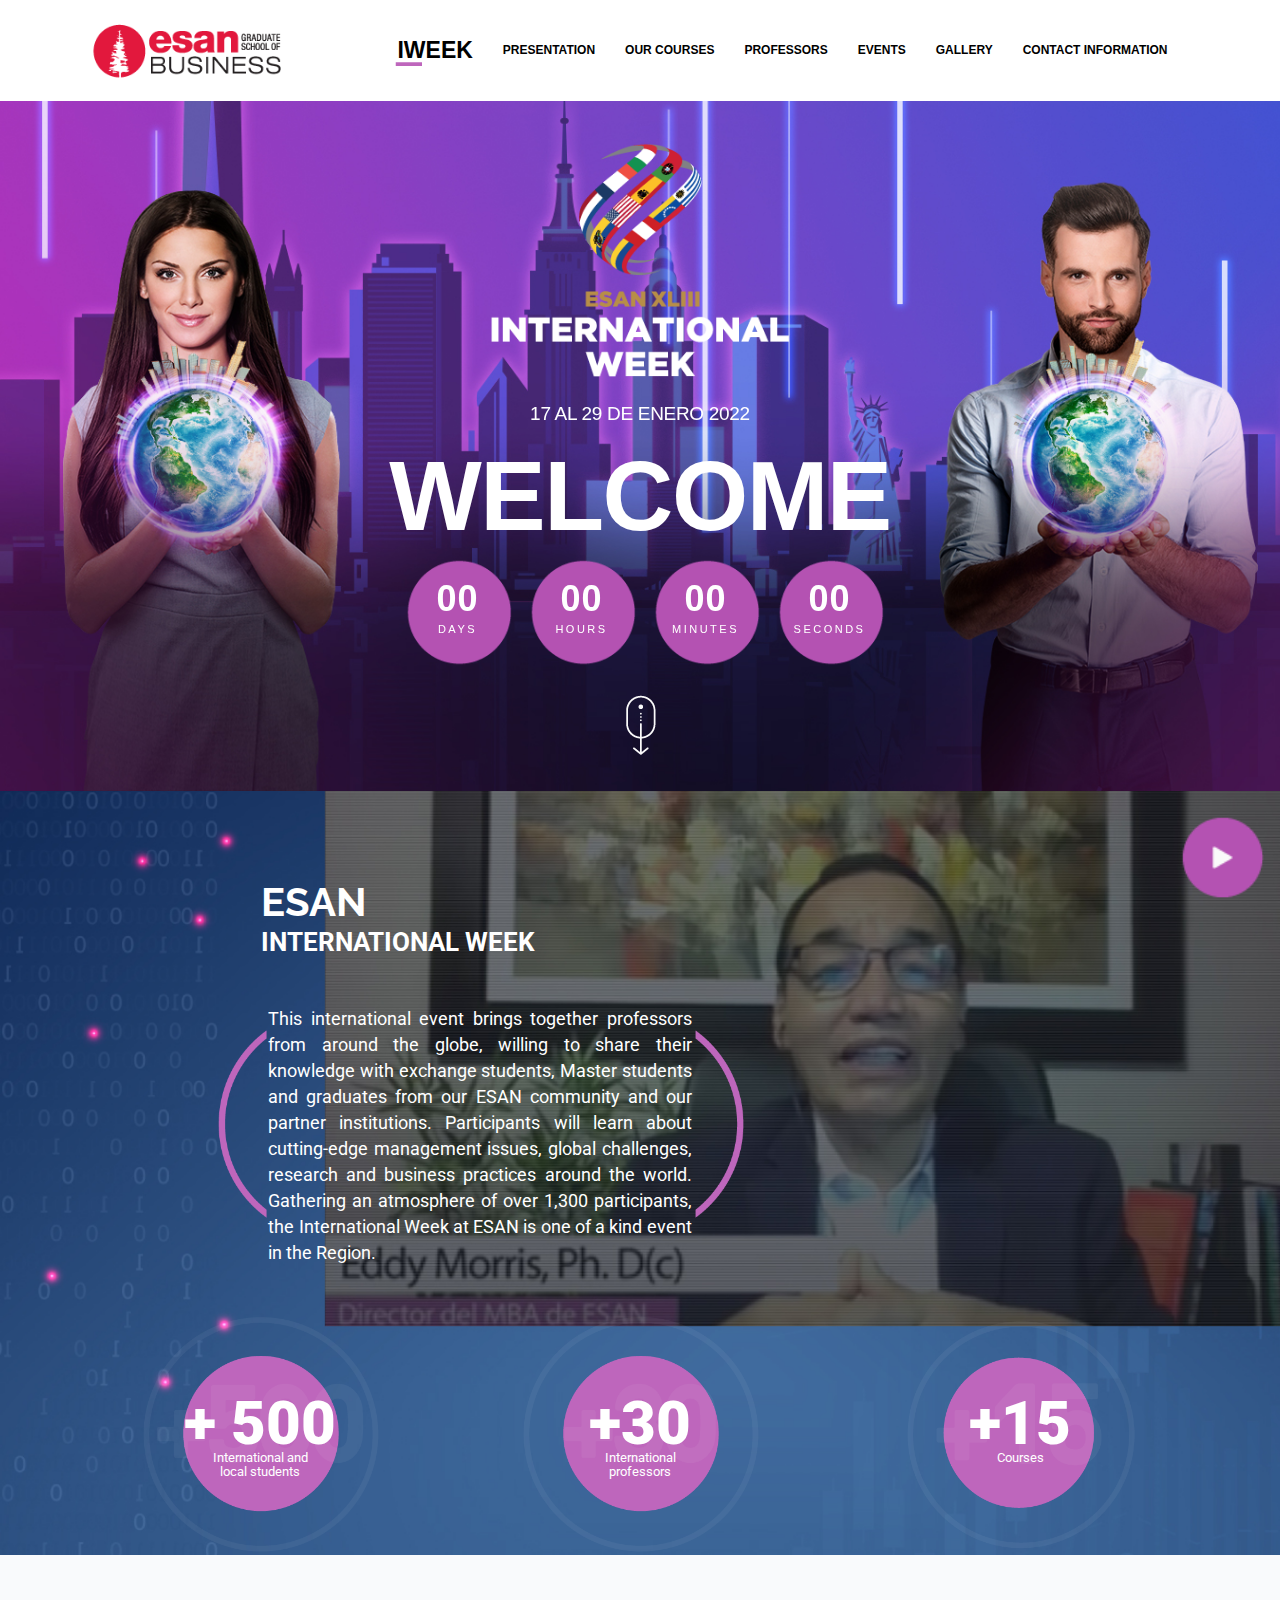
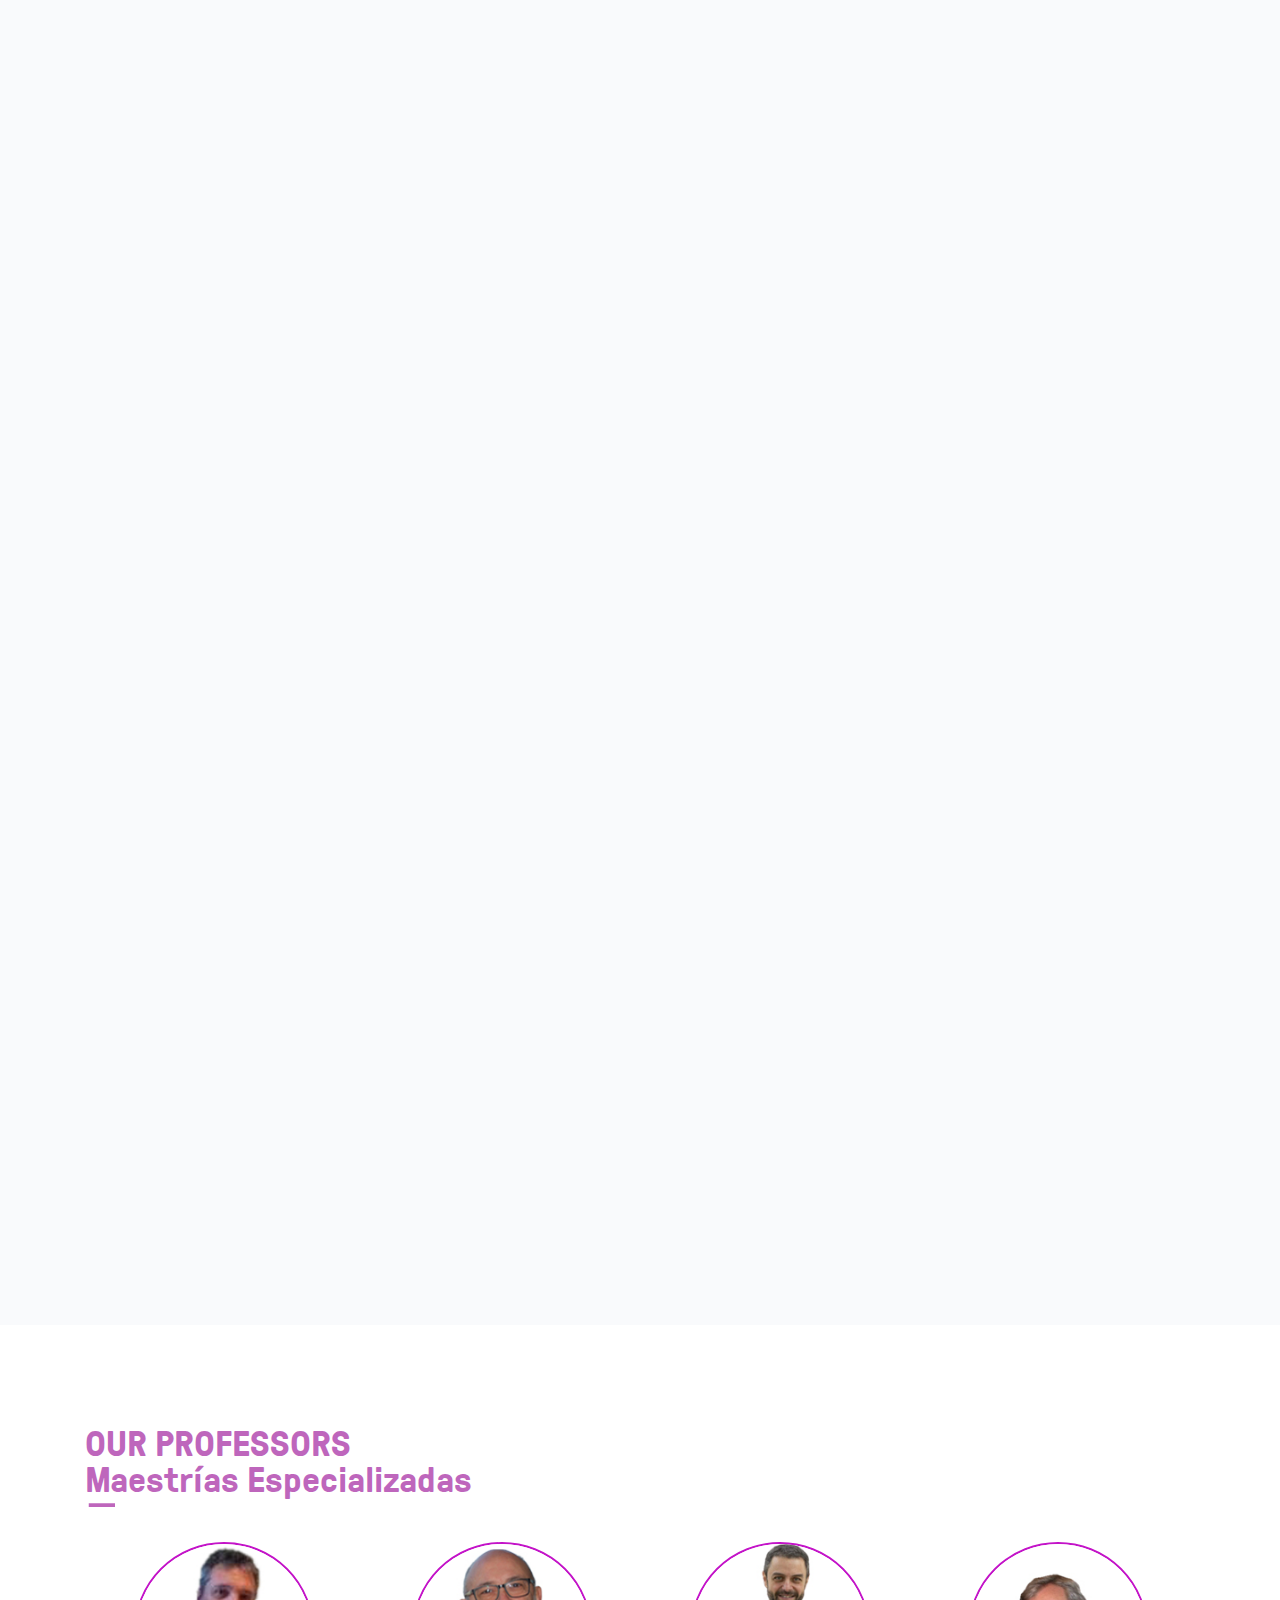
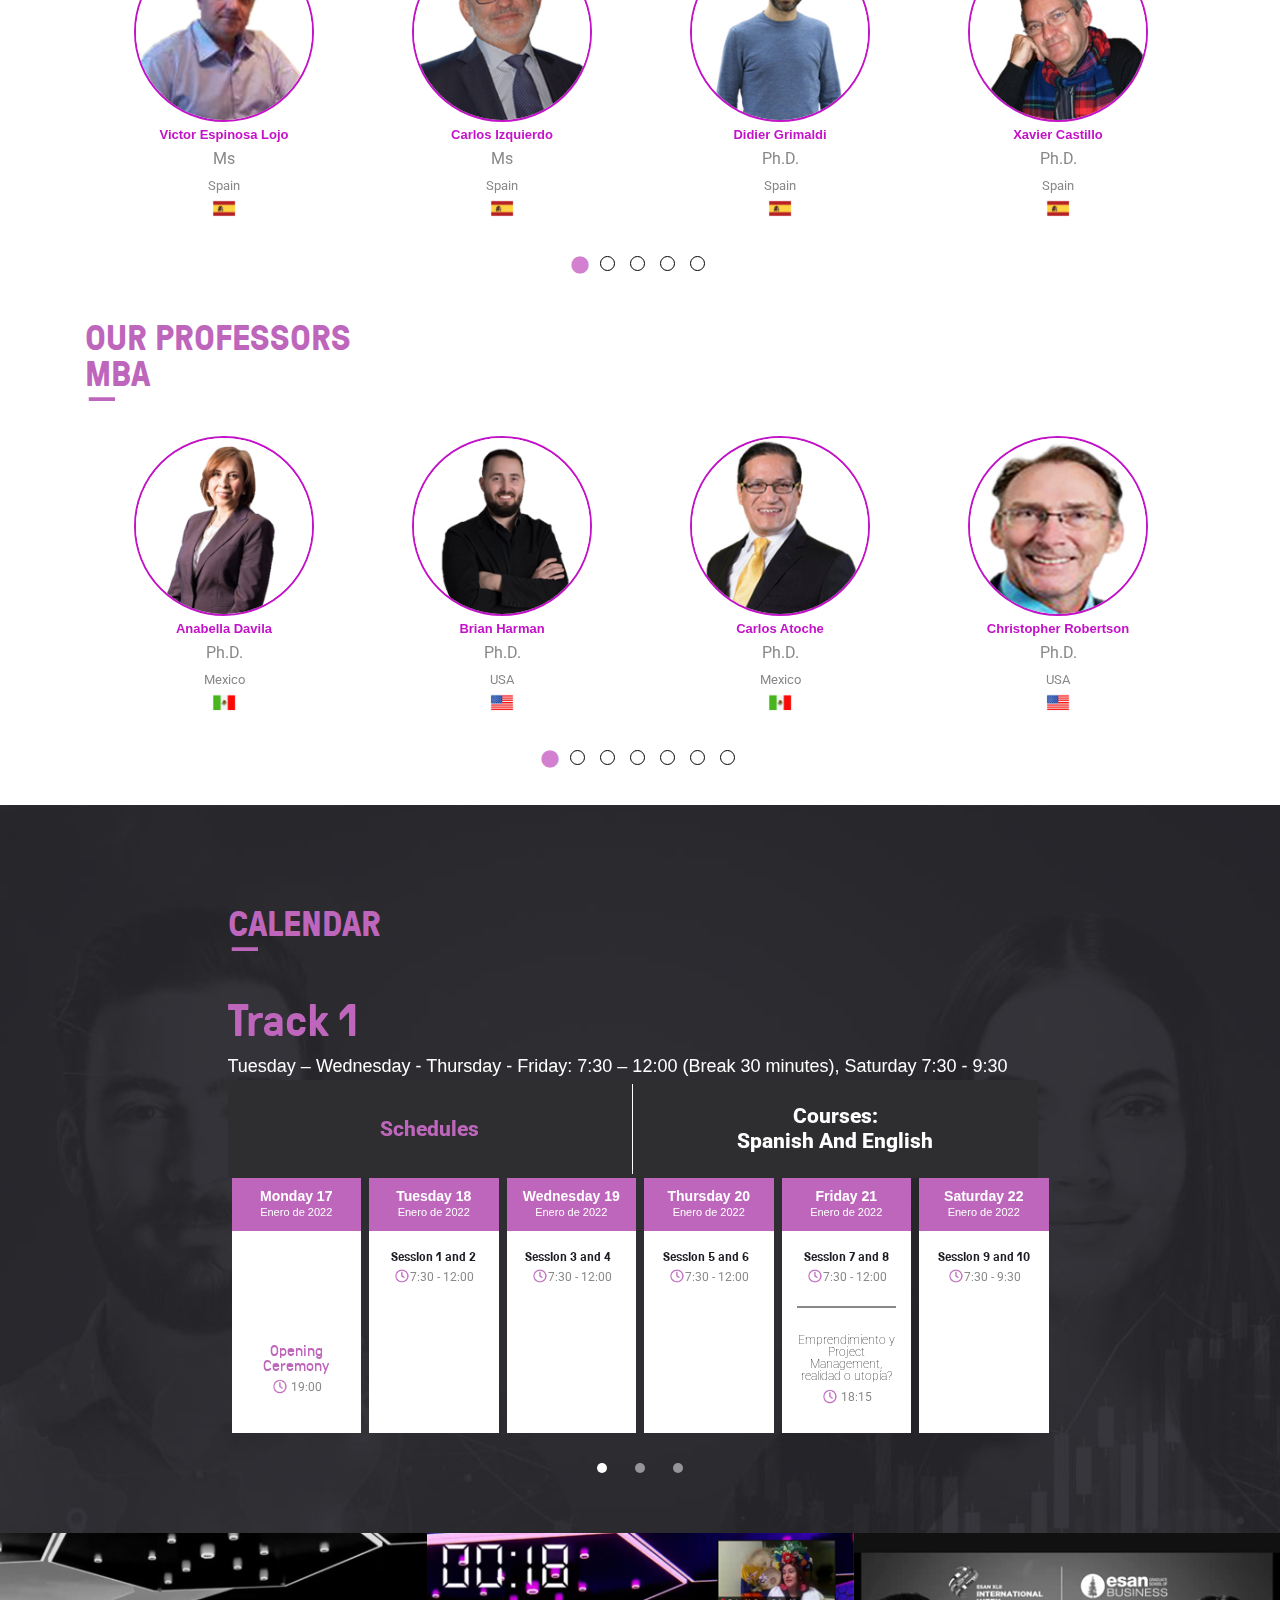
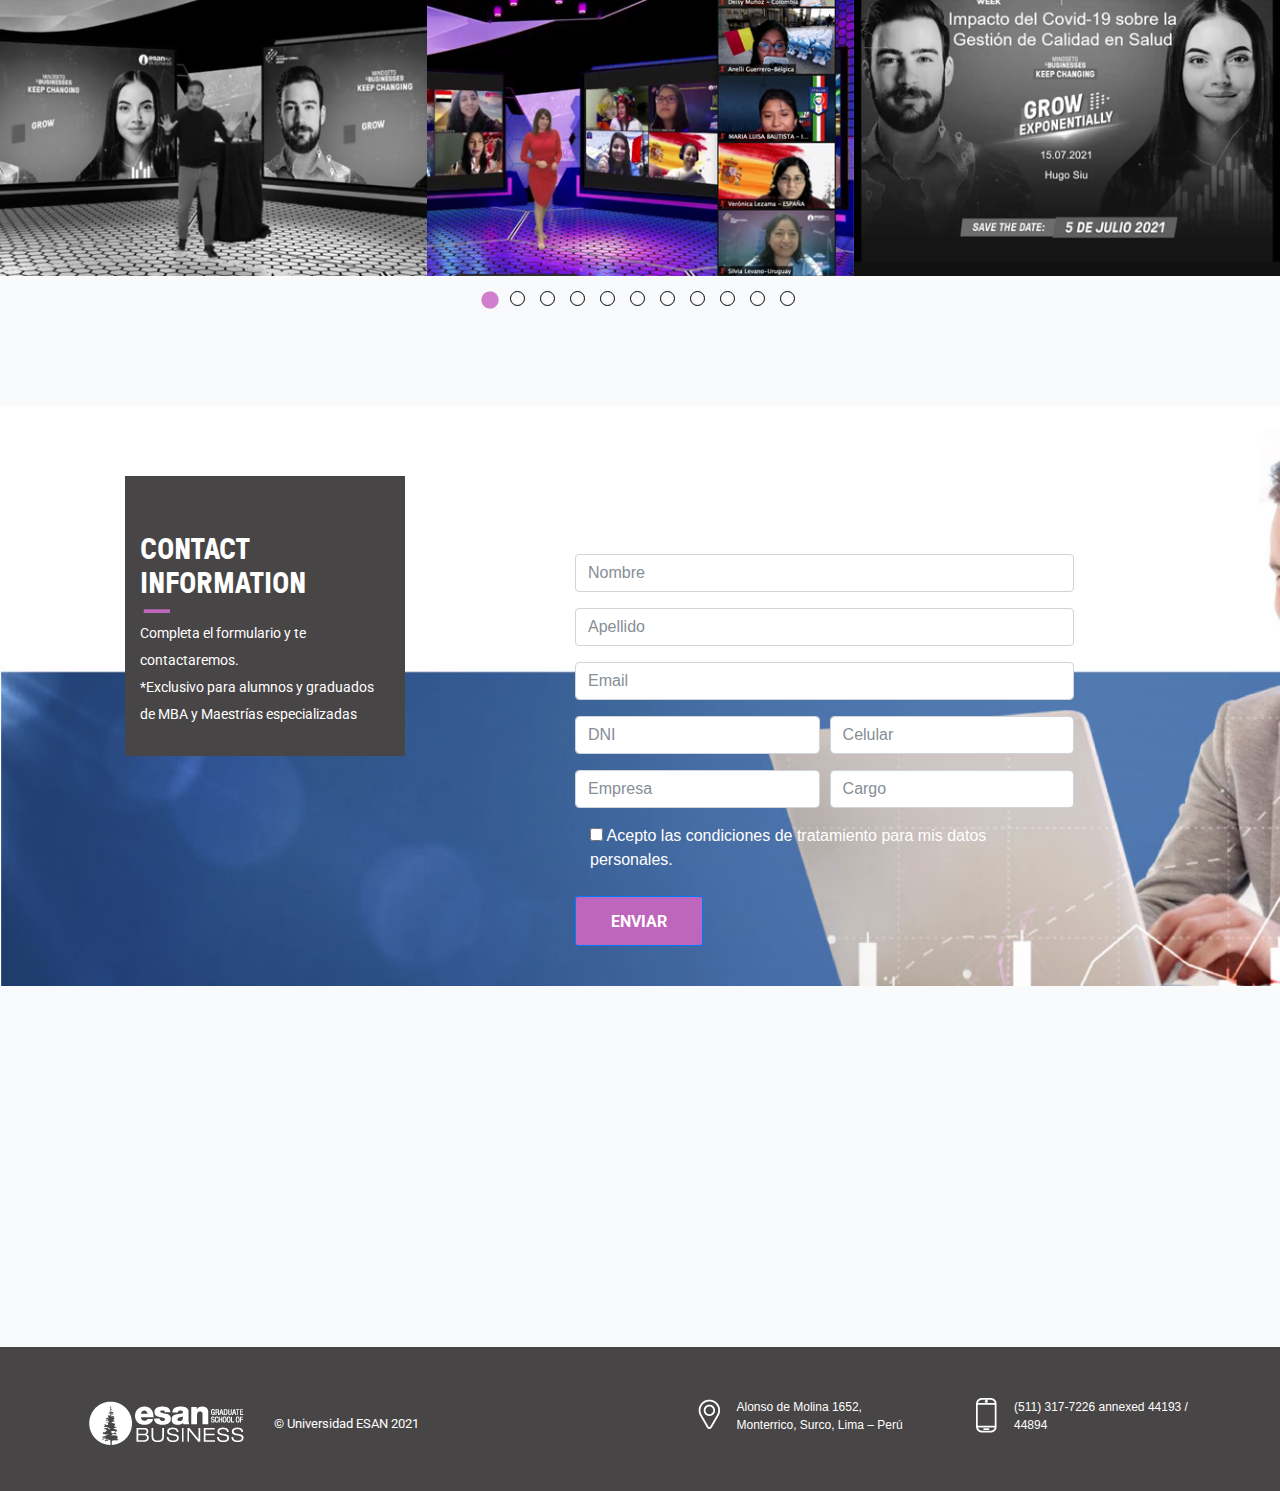
==== commit b7b5cfed: "changes" ====
--- a/index.html
+++ b/index.html
@@ -283,7 +283,7 @@
                   <p>
                     Courses to our Master students
                   </p>
-                  <a href="images/pdf/Brochure_Mobile_Iweek2022_1-5.pdf" class="btn">DOWNLOAD BROCHURE</a>
+                  <a href="images/pdf/Brochure_Mobile_Iweek2022_1-2-6.pdf" class="btn">DOWNLOAD BROCHURE</a>
                 </div><!-- single intro text end-->
               </div>
               <div class="col-lg-7 col-md-7 wow fadeInUp d-flex justify-content-center" data-wow-duration="1.5s"
@@ -1312,7 +1312,7 @@
                                         </div>
                                         <div class="schedule-box gray ">
 
-                                          <h3 class="schedule-slot-title light two-title">
+                                          <h3 class="schedule-slot-title light two-title back-text">
                                             Emprendimiento y Project Management, realidad o utopía?
                                           </h3>
                                           <p class="hora"> <span><img src="images/iconos/hora.png" alt=""></span> 18:15
@@ -1604,7 +1604,7 @@
 
                                         </div>
                                         <div class="schedule-box gray ">
-                                          <h3 class="schedule-slot-title light two-title">
+                                          <h3 class="schedule-slot-title light two-title back-text">
                                             Emprendimiento y Project Management, realidad o utopía?
                                           </h3>
                                           <p class="hora"> <span><img src="images/iconos/hora.png" alt=""></span> 18:15
@@ -1824,7 +1824,7 @@
 
                                         </div>
                                         <div class="schedule-box gray ">
-                                          <h3 class="schedule-slot-title light two-title">
+                                          <h3 class="schedule-slot-title light two-title back-text">
                                             ORACLE AMERICA, INC. v. GOOGLE LLC” - El juicio de copyright más importante
                                             del siglo.
                                           </h3>
--- a/css/style.css
+++ b/css/style.css
@@ -57,6 +57,12 @@
   font-weight: bold;
   font-style: normal;
 }
+@font-face {
+  font-family: 'GT Pressura light';
+  src: url("../fonts/GT Pressura/gt-pressura-light-web-webfont.ttf");
+  src: url("../fonts/GT Pressura/gt-pressura-light-web-webfont.ttf") format("truetype");
+
+}
 
 @font-face {
   font-family: 'GT Pressura-light-italic';
@@ -2140,11 +2146,11 @@
 
 .schedule-listing .schedule-slot-info .schedule-box.gray {
   background-color: white;
-  height: 135px;
+  height: 125px;
 }
 .schedule-listing .schedule-slot-info .schedule-box.no-line {
   background-color: white;
-  height: 137px;
+  height: 127px;
 }
 
 .schedule-listing .schedule-slot-info .schedule-slot-title {
@@ -2168,11 +2174,18 @@
 .schedule-listing .schedule-slot-info .schedule-slot-title.two-title {
   color: #BE66BC;
   line-height: 15px;
-}
-
+  font-size: 16px;
+}
+.back-text{
+  color: #000000!important;
+  line-height: 12px!important;
+  font-size: 12px!important;
+  font-family: 'Roboto'!important;
+  font-weight: 100;
+}
 .schedule-listing .schedule-slot-info .schedule-slot-title.light {
   font-family: 'GT Pressura';
-  font-size: 13px;
+  font-size: 16px;
   line-height: 15px;
 }
 
